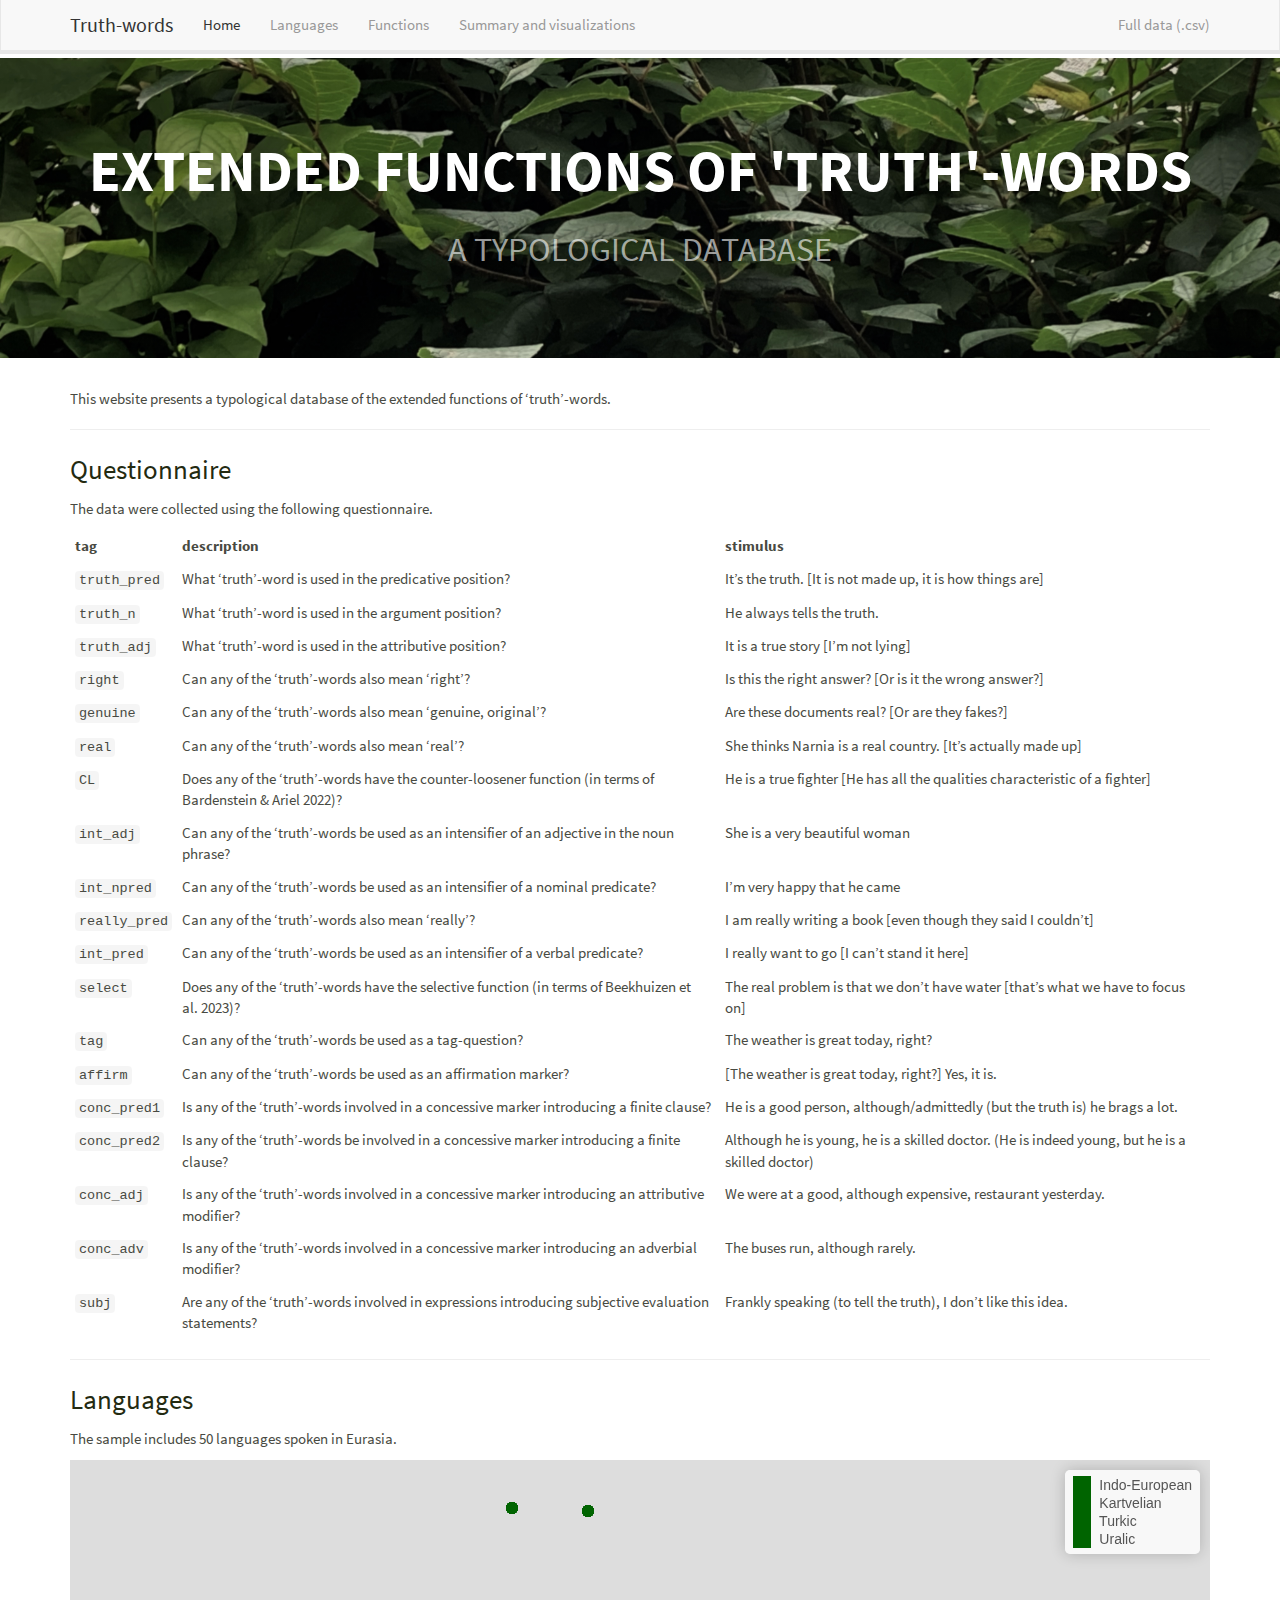
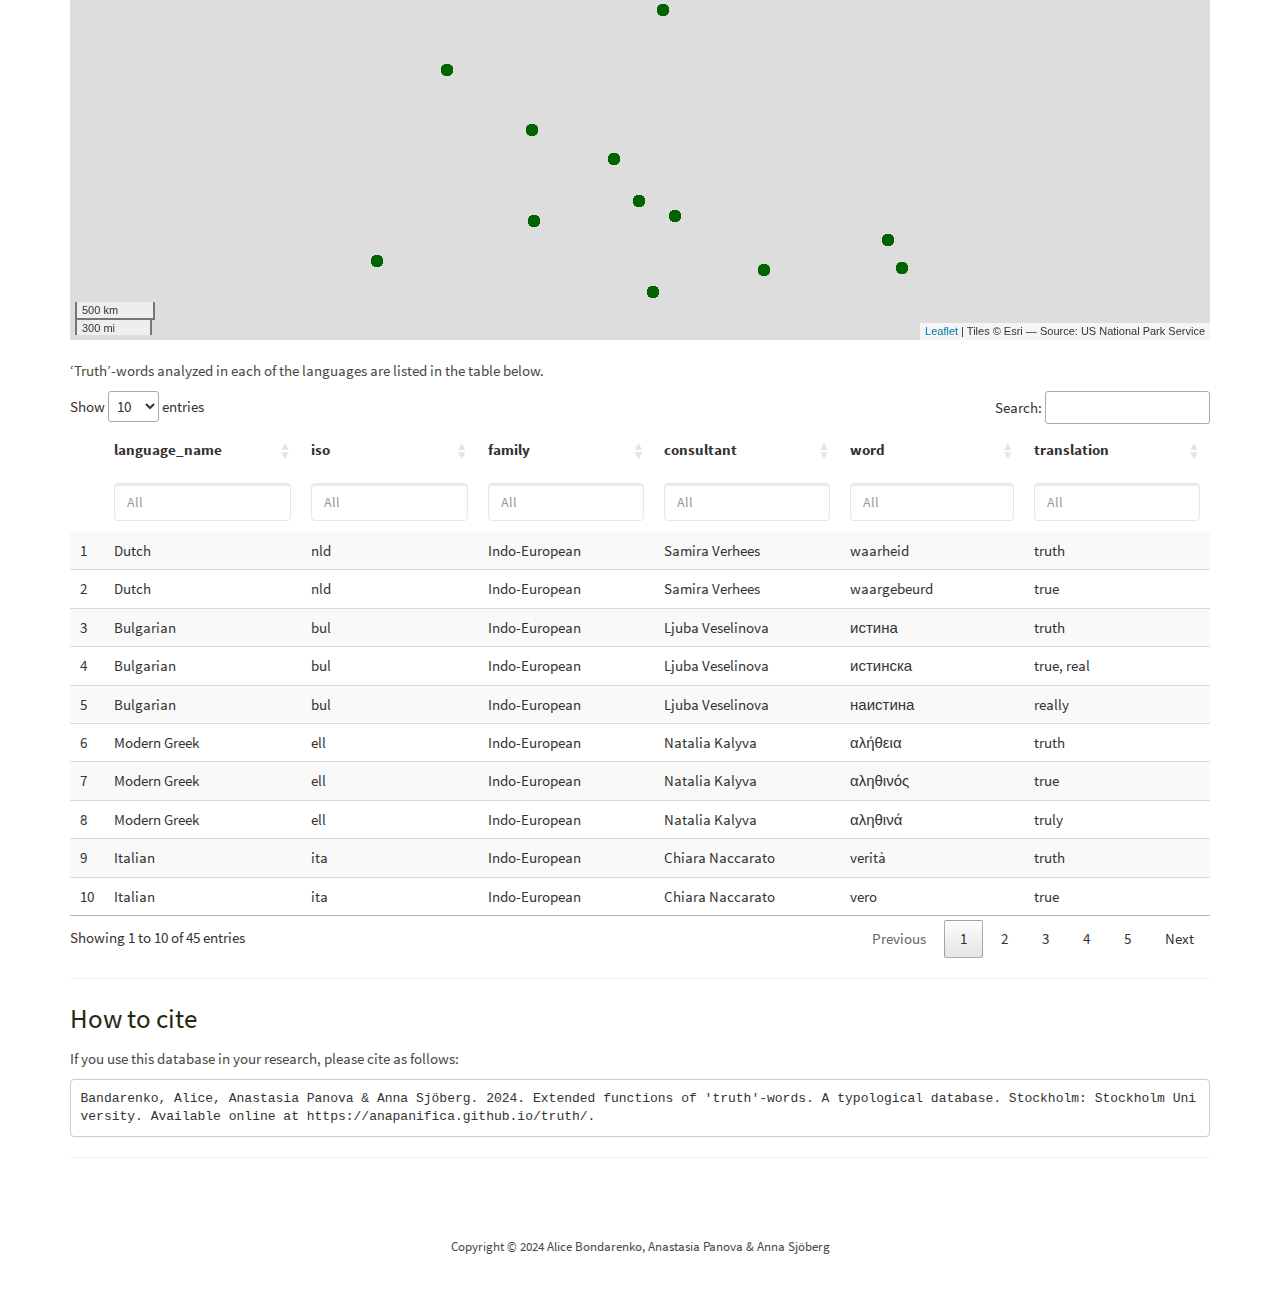
==== docs/index.html @ c5e455a1 "more languages" ====
<!DOCTYPE html>

<html>

<head>

<meta charset="utf-8" />
<meta name="generator" content="pandoc" />
<meta http-equiv="X-UA-Compatible" content="IE=EDGE" />




<title>index.knit</title>

<script src="site_libs/header-attrs-2.27/header-attrs.js"></script>
<script src="site_libs/jquery-3.6.0/jquery-3.6.0.min.js"></script>
<meta name="viewport" content="width=device-width, initial-scale=1" />
<link href="site_libs/bootstrap-3.3.5/css/lumen.min.css" rel="stylesheet" />
<script src="site_libs/bootstrap-3.3.5/js/bootstrap.min.js"></script>
<script src="site_libs/bootstrap-3.3.5/shim/html5shiv.min.js"></script>
<script src="site_libs/bootstrap-3.3.5/shim/respond.min.js"></script>
<style>h1 {font-size: 34px;}
       h1.title {font-size: 38px;}
       h2 {font-size: 30px;}
       h3 {font-size: 24px;}
       h4 {font-size: 18px;}
       h5 {font-size: 16px;}
       h6 {font-size: 12px;}
       code {color: inherit; background-color: rgba(0, 0, 0, 0.04);}
       pre:not([class]) { background-color: white }</style>
<script src="site_libs/navigation-1.1/tabsets.js"></script>
<link href="site_libs/highlightjs-9.12.0/default.css" rel="stylesheet" />
<script src="site_libs/highlightjs-9.12.0/highlight.js"></script>
<script src="site_libs/htmlwidgets-1.5.4/htmlwidgets.js"></script>
<link href="site_libs/leaflet-1.3.1/leaflet.css" rel="stylesheet" />
<script src="site_libs/leaflet-1.3.1/leaflet.js"></script>
<link href="site_libs/leafletfix-1.0.0/leafletfix.css" rel="stylesheet" />
<script src="site_libs/proj4-2.6.2/proj4.min.js"></script>
<script src="site_libs/Proj4Leaflet-1.0.1/proj4leaflet.js"></script>
<link href="site_libs/rstudio_leaflet-1.3.1/rstudio_leaflet.css" rel="stylesheet" />
<script src="site_libs/leaflet-binding-2.1.1/leaflet.js"></script>
<script src="site_libs/leaflet-providers-1.9.0/leaflet-providers_1.9.0.js"></script>
<script src="site_libs/leaflet-providers-plugin-2.1.1/leaflet-providers-plugin.js"></script>
<link href="site_libs/datatables-css-0.0.0/datatables-crosstalk.css" rel="stylesheet" />
<script src="site_libs/datatables-binding-0.29/datatables.js"></script>
<link href="site_libs/dt-core-1.13.4/css/jquery.dataTables.min.css" rel="stylesheet" />
<link href="site_libs/dt-core-1.13.4/css/jquery.dataTables.extra.css" rel="stylesheet" />
<script src="site_libs/dt-core-1.13.4/js/jquery.dataTables.min.js"></script>
<link href="site_libs/nouislider-7.0.10/jquery.nouislider.min.css" rel="stylesheet" />
<script src="site_libs/nouislider-7.0.10/jquery.nouislider.min.js"></script>
<link href="site_libs/selectize-0.12.0/selectize.bootstrap3.css" rel="stylesheet" />
<script src="site_libs/selectize-0.12.0/selectize.min.js"></script>
<link href="site_libs/crosstalk-1.2.0/css/crosstalk.min.css" rel="stylesheet" />
<script src="site_libs/crosstalk-1.2.0/js/crosstalk.min.js"></script>
<div class="hero-image"> 
        <div class="image-text">
          <div class="top-text">Extended functions of 'truth'-words</div>
          <div class="bottom-text">A typological database</div>

        </div>
</div>

<style type="text/css">
  code{white-space: pre-wrap;}
  span.smallcaps{font-variant: small-caps;}
  span.underline{text-decoration: underline;}
  div.column{display: inline-block; vertical-align: top; width: 50%;}
  div.hanging-indent{margin-left: 1.5em; text-indent: -1.5em;}
  ul.task-list{list-style: none;}
    </style>

<style type="text/css">code{white-space: pre;}</style>
<script type="text/javascript">
if (window.hljs) {
  hljs.configure({languages: []});
  hljs.initHighlightingOnLoad();
  if (document.readyState && document.readyState === "complete") {
    window.setTimeout(function() { hljs.initHighlighting(); }, 0);
  }
}
</script>






<link rel="stylesheet" href="style.css" type="text/css" />



<style type = "text/css">
.main-container {
  max-width: 940px;
  margin-left: auto;
  margin-right: auto;
}
img {
  max-width:100%;
}
.tabbed-pane {
  padding-top: 12px;
}
.html-widget {
  margin-bottom: 20px;
}
button.code-folding-btn:focus {
  outline: none;
}
summary {
  display: list-item;
}
details > summary > p:only-child {
  display: inline;
}
pre code {
  padding: 0;
}
</style>


<style type="text/css">
.dropdown-submenu {
  position: relative;
}
.dropdown-submenu>.dropdown-menu {
  top: 0;
  left: 100%;
  margin-top: -6px;
  margin-left: -1px;
  border-radius: 0 6px 6px 6px;
}
.dropdown-submenu:hover>.dropdown-menu {
  display: block;
}
.dropdown-submenu>a:after {
  display: block;
  content: " ";
  float: right;
  width: 0;
  height: 0;
  border-color: transparent;
  border-style: solid;
  border-width: 5px 0 5px 5px;
  border-left-color: #cccccc;
  margin-top: 5px;
  margin-right: -10px;
}
.dropdown-submenu:hover>a:after {
  border-left-color: #adb5bd;
}
.dropdown-submenu.pull-left {
  float: none;
}
.dropdown-submenu.pull-left>.dropdown-menu {
  left: -100%;
  margin-left: 10px;
  border-radius: 6px 0 6px 6px;
}
</style>

<script type="text/javascript">
// manage active state of menu based on current page
$(document).ready(function () {
  // active menu anchor
  href = window.location.pathname
  href = href.substr(href.lastIndexOf('/') + 1)
  if (href === "")
    href = "index.html";
  var menuAnchor = $('a[href="' + href + '"]');

  // mark the anchor link active (and if it's in a dropdown, also mark that active)
  var dropdown = menuAnchor.closest('li.dropdown');
  if (window.bootstrap) { // Bootstrap 4+
    menuAnchor.addClass('active');
    dropdown.find('> .dropdown-toggle').addClass('active');
  } else { // Bootstrap 3
    menuAnchor.parent().addClass('active');
    dropdown.addClass('active');
  }

  // Navbar adjustments
  var navHeight = $(".navbar").first().height() + 15;
  var style = document.createElement('style');
  var pt = "padding-top: " + navHeight + "px; ";
  var mt = "margin-top: -" + navHeight + "px; ";
  var css = "";
  // offset scroll position for anchor links (for fixed navbar)
  for (var i = 1; i <= 6; i++) {
    css += ".section h" + i + "{ " + pt + mt + "}\n";
  }
  style.innerHTML = "body {" + pt + "padding-bottom: 40px; }\n" + css;
  document.head.appendChild(style);
});
</script>

<!-- tabsets -->

<style type="text/css">
.tabset-dropdown > .nav-tabs {
  display: inline-table;
  max-height: 500px;
  min-height: 44px;
  overflow-y: auto;
  border: 1px solid #ddd;
  border-radius: 4px;
}

.tabset-dropdown > .nav-tabs > li.active:before, .tabset-dropdown > .nav-tabs.nav-tabs-open:before {
  content: "\e259";
  font-family: 'Glyphicons Halflings';
  display: inline-block;
  padding: 10px;
  border-right: 1px solid #ddd;
}

.tabset-dropdown > .nav-tabs.nav-tabs-open > li.active:before {
  content: "\e258";
  font-family: 'Glyphicons Halflings';
  border: none;
}

.tabset-dropdown > .nav-tabs > li.active {
  display: block;
}

.tabset-dropdown > .nav-tabs > li > a,
.tabset-dropdown > .nav-tabs > li > a:focus,
.tabset-dropdown > .nav-tabs > li > a:hover {
  border: none;
  display: inline-block;
  border-radius: 4px;
  background-color: transparent;
}

.tabset-dropdown > .nav-tabs.nav-tabs-open > li {
  display: block;
  float: none;
}

.tabset-dropdown > .nav-tabs > li {
  display: none;
}
</style>

<!-- code folding -->




</head>

<body>


<div class="container-fluid main-container">




<div class="navbar navbar-default  navbar-fixed-top" role="navigation">
  <div class="container">
    <div class="navbar-header">
      <button type="button" class="navbar-toggle collapsed" data-toggle="collapse" data-bs-toggle="collapse" data-target="#navbar" data-bs-target="#navbar">
        <span class="icon-bar"></span>
        <span class="icon-bar"></span>
        <span class="icon-bar"></span>
      </button>
      <a class="navbar-brand" href="index.html">Truth-words</a>
    </div>
    <div id="navbar" class="navbar-collapse collapse">
      <ul class="nav navbar-nav">
        <li>
  <a href="index.html">Home</a>
</li>
<li>
  <a href="languages.html">Languages</a>
</li>
<li>
  <a href="functions.html">Functions</a>
</li>
<li>
  <a href="summary.html">Summary and visualizations</a>
</li>
      </ul>
      <ul class="nav navbar-nav navbar-right">
        <li>
  <a href="data.csv">Full data (.csv)</a>
</li>
      </ul>
    </div><!--/.nav-collapse -->
  </div><!--/.container -->
</div><!--/.navbar -->

<div id="header">




</div>


<style type="text/css">
.main-container {
    max-width: 1170px;
    
}
</style>
<p>This website presents a typological database of the extended
functions of ‘truth’-words.</p>
<hr />
<div id="questionnaire" class="section level2">
<h2>Questionnaire</h2>
<p>The data were collected using the following questionnaire.</p>
<table>
<colgroup>
<col width="6%" />
<col width="49%" />
<col width="44%" />
</colgroup>
<thead>
<tr class="header">
<th align="left">tag</th>
<th align="left">description</th>
<th align="left">stimulus</th>
</tr>
</thead>
<tbody>
<tr class="odd">
<td align="left"><code>truth_pred</code></td>
<td align="left">What ‘truth’-word is used in the predicative
position?</td>
<td align="left">It’s the truth. [It is not made up, it is how things
are]</td>
</tr>
<tr class="even">
<td align="left"><code>truth_n</code></td>
<td align="left">What ‘truth’-word is used in the argument
position?</td>
<td align="left">He always tells the truth.</td>
</tr>
<tr class="odd">
<td align="left"><code>truth_adj</code></td>
<td align="left">What ‘truth’-word is used in the attributive
position?</td>
<td align="left">It is a true story [I’m not lying]</td>
</tr>
<tr class="even">
<td align="left"><code>right</code></td>
<td align="left">Can any of the ‘truth’-words also mean ‘right’?</td>
<td align="left">Is this the right answer? [Or is it the wrong
answer?]</td>
</tr>
<tr class="odd">
<td align="left"><code>genuine</code></td>
<td align="left">Can any of the ‘truth’-words also mean ‘genuine,
original’?</td>
<td align="left">Are these documents real? [Or are they fakes?]</td>
</tr>
<tr class="even">
<td align="left"><code>real</code></td>
<td align="left">Can any of the ‘truth’-words also mean ‘real’?</td>
<td align="left">She thinks Narnia is a real country. [It’s actually
made up]</td>
</tr>
<tr class="odd">
<td align="left"><code>CL</code></td>
<td align="left">Does any of the ‘truth’-words have the counter-loosener
function (in terms of Bardenstein &amp; Ariel 2022)?</td>
<td align="left">He is a true fighter [He has all the qualities
characteristic of a fighter]</td>
</tr>
<tr class="even">
<td align="left"><code>int_adj</code></td>
<td align="left">Can any of the ‘truth’-words be used as an intensifier
of an adjective in the noun phrase?</td>
<td align="left">She is a very beautiful woman</td>
</tr>
<tr class="odd">
<td align="left"><code>int_npred</code></td>
<td align="left">Can any of the ‘truth’-words be used as an intensifier
of a nominal predicate?</td>
<td align="left">I’m very happy that he came</td>
</tr>
<tr class="even">
<td align="left"><code>really_pred</code></td>
<td align="left">Can any of the ‘truth’-words also mean ‘really’?</td>
<td align="left">I am really writing a book [even though they said I
couldn’t]</td>
</tr>
<tr class="odd">
<td align="left"><code>int_pred</code></td>
<td align="left">Can any of the ‘truth’-words be used as an intensifier
of a verbal predicate?</td>
<td align="left">I really want to go [I can’t stand it here]</td>
</tr>
<tr class="even">
<td align="left"><code>select</code></td>
<td align="left">Does any of the ‘truth’-words have the selective
function (in terms of Beekhuizen et al. 2023)?</td>
<td align="left">The real problem is that we don’t have water [that’s
what we have to focus on]</td>
</tr>
<tr class="odd">
<td align="left"><code>tag</code></td>
<td align="left">Can any of the ‘truth’-words be used as a
tag-question?</td>
<td align="left">The weather is great today, right?</td>
</tr>
<tr class="even">
<td align="left"><code>affirm</code></td>
<td align="left">Can any of the ‘truth’-words be used as an affirmation
marker?</td>
<td align="left">[The weather is great today, right?] Yes, it is.</td>
</tr>
<tr class="odd">
<td align="left"><code>conc_pred1</code></td>
<td align="left">Is any of the ‘truth’-words involved in a concessive
marker introducing a finite clause?</td>
<td align="left">He is a good person, although/admittedly (but the truth
is) he brags a lot.</td>
</tr>
<tr class="even">
<td align="left"><code>conc_pred2</code></td>
<td align="left">Is any of the ‘truth’-words be involved in a concessive
marker introducing a finite clause?</td>
<td align="left">Although he is young, he is a skilled doctor. (He is
indeed young, but he is a skilled doctor)</td>
</tr>
<tr class="odd">
<td align="left"><code>conc_adj</code></td>
<td align="left">Is any of the ‘truth’-words involved in a concessive
marker introducing an attributive modifier?</td>
<td align="left">We were at a good, although expensive, restaurant
yesterday.</td>
</tr>
<tr class="even">
<td align="left"><code>conc_adv</code></td>
<td align="left">Is any of the ‘truth’-words involved in a concessive
marker introducing an adverbial modifier?</td>
<td align="left">The buses run, although rarely.</td>
</tr>
<tr class="odd">
<td align="left"><code>subj</code></td>
<td align="left">Are any of the ‘truth’-words involved in expressions
introducing subjective evaluation statements?</td>
<td align="left">Frankly speaking (to tell the truth), I don’t like this
idea.</td>
</tr>
</tbody>
</table>
<hr />
</div>
<div id="languages" class="section level2">
<h2>Languages</h2>
<p>The sample includes 50 languages spoken in Eurasia.</p>
<div id="htmlwidget-244aaddf2639520a3f5a" style="width:100%;height:480px;" class="leaflet html-widget"></div>
<script type="application/json" data-for="htmlwidget-244aaddf2639520a3f5a">{"x":{"options":{"crs":{"crsClass":"L.CRS.EPSG3857","code":null,"proj4def":null,"projectedBounds":null,"options":{}},"zoomControl":false},"calls":[{"method":"addTiles","args":["Esri.WorldPhysical",null,null,{"minZoom":0,"maxZoom":18,"tileSize":256,"subdomains":"abc","errorTileUrl":"","tms":false,"noWrap":false,"zoomOffset":0,"zoomReverse":false,"opacity":1,"zIndex":1,"detectRetina":false}]},{"method":"addProviderTiles","args":["Esri.WorldPhysical",null,"Esri.WorldPhysical",{"errorTileUrl":"","noWrap":false,"opacity":1,"detectRetina":false}]},{"method":"addCircleMarkers","args":[[52,52,52,52,52,52,52,52,52,52,43.3646,43.3646,43.3646,43.3646,43.3646,43.3646,43.3646,43.3646,43.3646,43.3646,38.36,38.36,38.36,38.36,38.36,38.36,38.36,38.36,38.36,38.36,38.36,38.36,38.36,38.36,38.36,38.36,38.36,43.0464,43.0464,43.0464,43.0464,43.0464,43.0464,43.0464,43.0464,43.0464,43.0464,43.0464,43.0464,43.0464,43.0464,43.0464,40.4414,40.4414,40.4414,40.4414,40.4414,40.4414,40.4414,40.4414,40.4414,40.4414,40.4414,40.4414,40.4414,40.4414,40.4414,44.3238,44.3238,44.3238,44.3238,44.3238,44.3238,44.3238,44.3238,44.3238,44.3238,44.3238,44.3238,44.3238,44.3238,55.1429,55.1429,55.1429,55.1429,55.1429,55.1429,55.1429,55.1429,55.1429,55.1429,55.1429,55.1429,55.1429,55.1429,41.850397,41.850397,41.850397,41.850397,41.850397,41.850397,41.850397,41.850397,41.850397,41.850397,41.850397,40,40,40,40,40,40,40,40,59.92,59.92,59.92,59.92,59.92,59.92,59.92,59.92,59.92,59.92,59.92,59.92,59.800634,59.800634,59.800634,59.800634,59.800634,59.800634,59.800634,59.800634,59.800634,59.800634,59.800634,59.800634,59.800634,59.800634,48.649,48.649,48.649,48.649,48.649,48.649,48.649,48.649,48.649,48.649,48.649,39.8667,39.8667,39.8667,39.8667,39.8667,39.8667,39.8667,39.8667,39.8667,46.9068585714,46.9068585714,46.9068585714,46.9068585714,46.9068585714,46.9068585714,46.9068585714,46.9068585714,46.9068585714],[5,5,5,5,5,5,5,5,5,5,25.047,25.047,25.047,25.047,25.047,25.047,25.047,25.047,25.047,25.047,23.13,23.13,23.13,23.13,23.13,23.13,23.13,23.13,23.13,23.13,23.13,23.13,23.13,23.13,23.13,23.13,23.13,12.6489,12.6489,12.6489,12.6489,12.6489,12.6489,12.6489,12.6489,12.6489,12.6489,12.6489,12.6489,12.6489,12.6489,12.6489,-1.11788,-1.11788,-1.11788,-1.11788,-1.11788,-1.11788,-1.11788,-1.11788,-1.11788,-1.11788,-1.11788,-1.11788,-1.11788,-1.11788,-1.11788,21.9192,21.9192,21.9192,21.9192,21.9192,21.9192,21.9192,21.9192,21.9192,21.9192,21.9192,21.9192,21.9192,21.9192,23.9601,23.9601,23.9601,23.9601,23.9601,23.9601,23.9601,23.9601,23.9601,23.9601,23.9601,23.9601,23.9601,23.9601,43.78613,43.78613,43.78613,43.78613,43.78613,43.78613,43.78613,43.78613,43.78613,43.78613,43.78613,45,45,45,45,45,45,45,45,10.71,10.71,10.71,10.71,10.71,10.71,10.71,10.71,10.71,10.71,10.71,10.71,17.389526,17.389526,17.389526,17.389526,17.389526,17.389526,17.389526,17.389526,17.389526,17.389526,17.389526,17.389526,17.389526,17.389526,12.4676,12.4676,12.4676,12.4676,12.4676,12.4676,12.4676,12.4676,12.4676,12.4676,12.4676,32.8667,32.8667,32.8667,32.8667,32.8667,32.8667,32.8667,32.8667,32.8667,19.6555271429,19.6555271429,19.6555271429,19.6555271429,19.6555271429,19.6555271429,19.6555271429,19.6555271429,19.6555271429],6,null,["","","","","","","","","","","","","","","","","","","","","","","","","","","","","","","","","","","","","","","","","","","","","","","","","","","","","","","","","","","","","","","","","","","","","","","","","","","","","","","","","","","","","","","","","","","","","","","","","","","","","","","","","","","","","","","","","","","","","","","","","","","","","","","","","","","","","","","","","","","","","","","","","","","","","","","","","","","","","","","","","","","","","","","","",""],{"interactive":true,"className":"","stroke":false,"color":"#03F","weight":1,"opacity":0.5,"fill":true,"fillColor":["darkgreen","darkgreen","darkgreen","darkgreen","darkgreen","darkgreen","darkgreen","darkgreen","darkgreen","darkgreen","darkgreen","darkgreen","darkgreen","darkgreen","darkgreen","darkgreen","darkgreen","darkgreen","darkgreen","darkgreen","darkgreen","darkgreen","darkgreen","darkgreen","darkgreen","darkgreen","darkgreen","darkgreen","darkgreen","darkgreen","darkgreen","darkgreen","darkgreen","darkgreen","darkgreen","darkgreen","darkgreen","darkgreen","darkgreen","darkgreen","darkgreen","darkgreen","darkgreen","darkgreen","darkgreen","darkgreen","darkgreen","darkgreen","darkgreen","darkgreen","darkgreen","darkgreen","darkgreen","darkgreen","darkgreen","darkgreen","darkgreen","darkgreen","darkgreen","darkgreen","darkgreen","darkgreen","darkgreen","darkgreen","darkgreen","darkgreen","darkgreen","darkgreen","darkgreen","darkgreen","darkgreen","darkgreen","darkgreen","darkgreen","darkgreen","darkgreen","darkgreen","darkgreen","darkgreen","darkgreen","darkgreen","darkgreen","darkgreen","darkgreen","darkgreen","darkgreen","darkgreen","darkgreen","darkgreen","darkgreen","darkgreen","darkgreen","darkgreen","darkgreen","darkgreen","darkgreen","darkgreen","darkgreen","darkgreen","darkgreen","darkgreen","darkgreen","darkgreen","darkgreen","darkgreen","darkgreen","darkgreen","darkgreen","darkgreen","darkgreen","darkgreen","darkgreen","darkgreen","darkgreen","darkgreen","darkgreen","darkgreen","darkgreen","darkgreen","darkgreen","darkgreen","darkgreen","darkgreen","darkgreen","darkgreen","darkgreen","darkgreen","darkgreen","darkgreen","darkgreen","darkgreen","darkgreen","darkgreen","darkgreen","darkgreen","darkgreen","darkgreen","darkgreen","darkgreen","darkgreen","darkgreen","darkgreen","darkgreen","darkgreen","darkgreen","darkgreen","darkgreen","darkgreen","darkgreen","darkgreen","darkgreen","darkgreen","darkgreen","darkgreen","darkgreen","darkgreen","darkgreen","darkgreen","darkgreen","darkgreen","darkgreen","darkgreen","darkgreen","darkgreen","darkgreen","darkgreen","darkgreen","darkgreen","darkgreen"],"fillOpacity":1},null,null,["<a href='https://glottolog.org/resource/languoid/id/dutc1256' target='_blank'>Dutch<\/a><br>","<a href='https://glottolog.org/resource/languoid/id/dutc1256' target='_blank'>Dutch<\/a><br>","<a href='https://glottolog.org/resource/languoid/id/dutc1256' target='_blank'>Dutch<\/a><br>","<a href='https://glottolog.org/resource/languoid/id/dutc1256' target='_blank'>Dutch<\/a><br>","<a href='https://glottolog.org/resource/languoid/id/dutc1256' target='_blank'>Dutch<\/a><br>","<a href='https://glottolog.org/resource/languoid/id/dutc1256' target='_blank'>Dutch<\/a><br>","<a href='https://glottolog.org/resource/languoid/id/dutc1256' target='_blank'>Dutch<\/a><br>","<a href='https://glottolog.org/resource/languoid/id/dutc1256' target='_blank'>Dutch<\/a><br>","<a href='https://glottolog.org/resource/languoid/id/dutc1256' target='_blank'>Dutch<\/a><br>","<a href='https://glottolog.org/resource/languoid/id/dutc1256' target='_blank'>Dutch<\/a><br>","<a href='https://glottolog.org/resource/languoid/id/bulg1262' target='_blank'>Bulgarian<\/a><br>","<a href='https://glottolog.org/resource/languoid/id/bulg1262' target='_blank'>Bulgarian<\/a><br>","<a href='https://glottolog.org/resource/languoid/id/bulg1262' target='_blank'>Bulgarian<\/a><br>","<a href='https://glottolog.org/resource/languoid/id/bulg1262' target='_blank'>Bulgarian<\/a><br>","<a href='https://glottolog.org/resource/languoid/id/bulg1262' target='_blank'>Bulgarian<\/a><br>","<a href='https://glottolog.org/resource/languoid/id/bulg1262' target='_blank'>Bulgarian<\/a><br>","<a href='https://glottolog.org/resource/languoid/id/bulg1262' target='_blank'>Bulgarian<\/a><br>","<a href='https://glottolog.org/resource/languoid/id/bulg1262' target='_blank'>Bulgarian<\/a><br>","<a href='https://glottolog.org/resource/languoid/id/bulg1262' target='_blank'>Bulgarian<\/a><br>","<a href='https://glottolog.org/resource/languoid/id/bulg1262' target='_blank'>Bulgarian<\/a><br>","<a href='https://glottolog.org/resource/languoid/id/mode1248' target='_blank'>Modern Greek<\/a><br>","<a href='https://glottolog.org/resource/languoid/id/mode1248' target='_blank'>Modern Greek<\/a><br>","<a href='https://glottolog.org/resource/languoid/id/mode1248' target='_blank'>Modern Greek<\/a><br>","<a href='https://glottolog.org/resource/languoid/id/mode1248' target='_blank'>Modern Greek<\/a><br>","<a href='https://glottolog.org/resource/languoid/id/mode1248' target='_blank'>Modern Greek<\/a><br>","<a href='https://glottolog.org/resource/languoid/id/mode1248' target='_blank'>Modern Greek<\/a><br>","<a href='https://glottolog.org/resource/languoid/id/mode1248' target='_blank'>Modern Greek<\/a><br>","<a href='https://glottolog.org/resource/languoid/id/mode1248' target='_blank'>Modern Greek<\/a><br>","<a href='https://glottolog.org/resource/languoid/id/mode1248' target='_blank'>Modern Greek<\/a><br>","<a href='https://glottolog.org/resource/languoid/id/mode1248' target='_blank'>Modern Greek<\/a><br>","<a href='https://glottolog.org/resource/languoid/id/mode1248' target='_blank'>Modern Greek<\/a><br>","<a href='https://glottolog.org/resource/languoid/id/mode1248' target='_blank'>Modern Greek<\/a><br>","<a href='https://glottolog.org/resource/languoid/id/mode1248' target='_blank'>Modern Greek<\/a><br>","<a href='https://glottolog.org/resource/languoid/id/mode1248' target='_blank'>Modern Greek<\/a><br>","<a href='https://glottolog.org/resource/languoid/id/mode1248' target='_blank'>Modern Greek<\/a><br>","<a href='https://glottolog.org/resource/languoid/id/mode1248' target='_blank'>Modern Greek<\/a><br>","<a href='https://glottolog.org/resource/languoid/id/mode1248' target='_blank'>Modern Greek<\/a><br>","<a href='https://glottolog.org/resource/languoid/id/ital1282' target='_blank'>Italian<\/a><br>","<a href='https://glottolog.org/resource/languoid/id/ital1282' target='_blank'>Italian<\/a><br>","<a href='https://glottolog.org/resource/languoid/id/ital1282' target='_blank'>Italian<\/a><br>","<a href='https://glottolog.org/resource/languoid/id/ital1282' target='_blank'>Italian<\/a><br>","<a href='https://glottolog.org/resource/languoid/id/ital1282' target='_blank'>Italian<\/a><br>","<a href='https://glottolog.org/resource/languoid/id/ital1282' target='_blank'>Italian<\/a><br>","<a href='https://glottolog.org/resource/languoid/id/ital1282' target='_blank'>Italian<\/a><br>","<a href='https://glottolog.org/resource/languoid/id/ital1282' target='_blank'>Italian<\/a><br>","<a href='https://glottolog.org/resource/languoid/id/ital1282' target='_blank'>Italian<\/a><br>","<a href='https://glottolog.org/resource/languoid/id/ital1282' target='_blank'>Italian<\/a><br>","<a href='https://glottolog.org/resource/languoid/id/ital1282' target='_blank'>Italian<\/a><br>","<a href='https://glottolog.org/resource/languoid/id/ital1282' target='_blank'>Italian<\/a><br>","<a href='https://glottolog.org/resource/languoid/id/ital1282' target='_blank'>Italian<\/a><br>","<a href='https://glottolog.org/resource/languoid/id/ital1282' target='_blank'>Italian<\/a><br>","<a href='https://glottolog.org/resource/languoid/id/ital1282' target='_blank'>Italian<\/a><br>","<a href='https://glottolog.org/resource/languoid/id/stan1288' target='_blank'>Spanish<\/a><br>","<a href='https://glottolog.org/resource/languoid/id/stan1288' target='_blank'>Spanish<\/a><br>","<a href='https://glottolog.org/resource/languoid/id/stan1288' target='_blank'>Spanish<\/a><br>","<a href='https://glottolog.org/resource/languoid/id/stan1288' target='_blank'>Spanish<\/a><br>","<a href='https://glottolog.org/resource/languoid/id/stan1288' target='_blank'>Spanish<\/a><br>","<a href='https://glottolog.org/resource/languoid/id/stan1288' target='_blank'>Spanish<\/a><br>","<a href='https://glottolog.org/resource/languoid/id/stan1288' target='_blank'>Spanish<\/a><br>","<a href='https://glottolog.org/resource/languoid/id/stan1288' target='_blank'>Spanish<\/a><br>","<a href='https://glottolog.org/resource/languoid/id/stan1288' target='_blank'>Spanish<\/a><br>","<a href='https://glottolog.org/resource/languoid/id/stan1288' target='_blank'>Spanish<\/a><br>","<a href='https://glottolog.org/resource/languoid/id/stan1288' target='_blank'>Spanish<\/a><br>","<a href='https://glottolog.org/resource/languoid/id/stan1288' target='_blank'>Spanish<\/a><br>","<a href='https://glottolog.org/resource/languoid/id/stan1288' target='_blank'>Spanish<\/a><br>","<a href='https://glottolog.org/resource/languoid/id/stan1288' target='_blank'>Spanish<\/a><br>","<a href='https://glottolog.org/resource/languoid/id/stan1288' target='_blank'>Spanish<\/a><br>","<a href='https://glottolog.org/resource/languoid/id/serb1264' target='_blank'>Serbian Standard<\/a><br>","<a href='https://glottolog.org/resource/languoid/id/serb1264' target='_blank'>Serbian Standard<\/a><br>","<a href='https://glottolog.org/resource/languoid/id/serb1264' target='_blank'>Serbian Standard<\/a><br>","<a href='https://glottolog.org/resource/languoid/id/serb1264' target='_blank'>Serbian Standard<\/a><br>","<a href='https://glottolog.org/resource/languoid/id/serb1264' target='_blank'>Serbian Standard<\/a><br>","<a href='https://glottolog.org/resource/languoid/id/serb1264' target='_blank'>Serbian Standard<\/a><br>","<a href='https://glottolog.org/resource/languoid/id/serb1264' target='_blank'>Serbian Standard<\/a><br>","<a href='https://glottolog.org/resource/languoid/id/serb1264' target='_blank'>Serbian Standard<\/a><br>","<a href='https://glottolog.org/resource/languoid/id/serb1264' target='_blank'>Serbian Standard<\/a><br>","<a href='https://glottolog.org/resource/languoid/id/serb1264' target='_blank'>Serbian Standard<\/a><br>","<a href='https://glottolog.org/resource/languoid/id/serb1264' target='_blank'>Serbian Standard<\/a><br>","<a href='https://glottolog.org/resource/languoid/id/serb1264' target='_blank'>Serbian Standard<\/a><br>","<a href='https://glottolog.org/resource/languoid/id/serb1264' target='_blank'>Serbian Standard<\/a><br>","<a href='https://glottolog.org/resource/languoid/id/serb1264' target='_blank'>Serbian Standard<\/a><br>","<a href='https://glottolog.org/resource/languoid/id/lith1251' target='_blank'>Lithuanian<\/a><br>","<a href='https://glottolog.org/resource/languoid/id/lith1251' target='_blank'>Lithuanian<\/a><br>","<a href='https://glottolog.org/resource/languoid/id/lith1251' target='_blank'>Lithuanian<\/a><br>","<a href='https://glottolog.org/resource/languoid/id/lith1251' target='_blank'>Lithuanian<\/a><br>","<a href='https://glottolog.org/resource/languoid/id/lith1251' target='_blank'>Lithuanian<\/a><br>","<a href='https://glottolog.org/resource/languoid/id/lith1251' target='_blank'>Lithuanian<\/a><br>","<a href='https://glottolog.org/resource/languoid/id/lith1251' target='_blank'>Lithuanian<\/a><br>","<a href='https://glottolog.org/resource/languoid/id/lith1251' target='_blank'>Lithuanian<\/a><br>","<a href='https://glottolog.org/resource/languoid/id/lith1251' target='_blank'>Lithuanian<\/a><br>","<a href='https://glottolog.org/resource/languoid/id/lith1251' target='_blank'>Lithuanian<\/a><br>","<a href='https://glottolog.org/resource/languoid/id/lith1251' target='_blank'>Lithuanian<\/a><br>","<a href='https://glottolog.org/resource/languoid/id/lith1251' target='_blank'>Lithuanian<\/a><br>","<a href='https://glottolog.org/resource/languoid/id/lith1251' target='_blank'>Lithuanian<\/a><br>","<a href='https://glottolog.org/resource/languoid/id/lith1251' target='_blank'>Lithuanian<\/a><br>","<a href='https://glottolog.org/resource/languoid/id/nucl1302' target='_blank'>Georgian<\/a><br>","<a href='https://glottolog.org/resource/languoid/id/nucl1302' target='_blank'>Georgian<\/a><br>","<a href='https://glottolog.org/resource/languoid/id/nucl1302' target='_blank'>Georgian<\/a><br>","<a href='https://glottolog.org/resource/languoid/id/nucl1302' target='_blank'>Georgian<\/a><br>","<a href='https://glottolog.org/resource/languoid/id/nucl1302' target='_blank'>Georgian<\/a><br>","<a href='https://glottolog.org/resource/languoid/id/nucl1302' target='_blank'>Georgian<\/a><br>","<a href='https://glottolog.org/resource/languoid/id/nucl1302' target='_blank'>Georgian<\/a><br>","<a href='https://glottolog.org/resource/languoid/id/nucl1302' target='_blank'>Georgian<\/a><br>","<a href='https://glottolog.org/resource/languoid/id/nucl1302' target='_blank'>Georgian<\/a><br>","<a href='https://glottolog.org/resource/languoid/id/nucl1302' target='_blank'>Georgian<\/a><br>","<a href='https://glottolog.org/resource/languoid/id/nucl1302' target='_blank'>Georgian<\/a><br>","<a href='https://glottolog.org/resource/languoid/id/nucl1235' target='_blank'>Eastern Armenian<\/a><br>","<a href='https://glottolog.org/resource/languoid/id/nucl1235' target='_blank'>Eastern Armenian<\/a><br>","<a href='https://glottolog.org/resource/languoid/id/nucl1235' target='_blank'>Eastern Armenian<\/a><br>","<a href='https://glottolog.org/resource/languoid/id/nucl1235' target='_blank'>Eastern Armenian<\/a><br>","<a href='https://glottolog.org/resource/languoid/id/nucl1235' target='_blank'>Eastern Armenian<\/a><br>","<a href='https://glottolog.org/resource/languoid/id/nucl1235' target='_blank'>Eastern Armenian<\/a><br>","<a href='https://glottolog.org/resource/languoid/id/nucl1235' target='_blank'>Eastern Armenian<\/a><br>","<a href='https://glottolog.org/resource/languoid/id/nucl1235' target='_blank'>Eastern Armenian<\/a><br>","<a href='https://glottolog.org/resource/languoid/id/norw1258' target='_blank'>Norwegian<\/a><br>","<a href='https://glottolog.org/resource/languoid/id/norw1258' target='_blank'>Norwegian<\/a><br>","<a href='https://glottolog.org/resource/languoid/id/norw1258' target='_blank'>Norwegian<\/a><br>","<a href='https://glottolog.org/resource/languoid/id/norw1258' target='_blank'>Norwegian<\/a><br>","<a href='https://glottolog.org/resource/languoid/id/norw1258' target='_blank'>Norwegian<\/a><br>","<a href='https://glottolog.org/resource/languoid/id/norw1258' target='_blank'>Norwegian<\/a><br>","<a href='https://glottolog.org/resource/languoid/id/norw1258' target='_blank'>Norwegian<\/a><br>","<a href='https://glottolog.org/resource/languoid/id/norw1258' target='_blank'>Norwegian<\/a><br>","<a href='https://glottolog.org/resource/languoid/id/norw1258' target='_blank'>Norwegian<\/a><br>","<a href='https://glottolog.org/resource/languoid/id/norw1258' target='_blank'>Norwegian<\/a><br>","<a href='https://glottolog.org/resource/languoid/id/norw1258' target='_blank'>Norwegian<\/a><br>","<a href='https://glottolog.org/resource/languoid/id/norw1258' target='_blank'>Norwegian<\/a><br>","<a href='https://glottolog.org/resource/languoid/id/swed1254' target='_blank'>Swedish<\/a><br>","<a href='https://glottolog.org/resource/languoid/id/swed1254' target='_blank'>Swedish<\/a><br>","<a href='https://glottolog.org/resource/languoid/id/swed1254' target='_blank'>Swedish<\/a><br>","<a href='https://glottolog.org/resource/languoid/id/swed1254' target='_blank'>Swedish<\/a><br>","<a href='https://glottolog.org/resource/languoid/id/swed1254' target='_blank'>Swedish<\/a><br>","<a href='https://glottolog.org/resource/languoid/id/swed1254' target='_blank'>Swedish<\/a><br>","<a href='https://glottolog.org/resource/languoid/id/swed1254' target='_blank'>Swedish<\/a><br>","<a href='https://glottolog.org/resource/languoid/id/swed1254' target='_blank'>Swedish<\/a><br>","<a href='https://glottolog.org/resource/languoid/id/swed1254' target='_blank'>Swedish<\/a><br>","<a href='https://glottolog.org/resource/languoid/id/swed1254' target='_blank'>Swedish<\/a><br>","<a href='https://glottolog.org/resource/languoid/id/swed1254' target='_blank'>Swedish<\/a><br>","<a href='https://glottolog.org/resource/languoid/id/swed1254' target='_blank'>Swedish<\/a><br>","<a href='https://glottolog.org/resource/languoid/id/swed1254' target='_blank'>Swedish<\/a><br>","<a href='https://glottolog.org/resource/languoid/id/swed1254' target='_blank'>Swedish<\/a><br>","<a href='https://glottolog.org/resource/languoid/id/stan1295' target='_blank'>German<\/a><br>","<a href='https://glottolog.org/resource/languoid/id/stan1295' target='_blank'>German<\/a><br>","<a href='https://glottolog.org/resource/languoid/id/stan1295' target='_blank'>German<\/a><br>","<a href='https://glottolog.org/resource/languoid/id/stan1295' target='_blank'>German<\/a><br>","<a href='https://glottolog.org/resource/languoid/id/stan1295' target='_blank'>German<\/a><br>","<a href='https://glottolog.org/resource/languoid/id/stan1295' target='_blank'>German<\/a><br>","<a href='https://glottolog.org/resource/languoid/id/stan1295' target='_blank'>German<\/a><br>","<a href='https://glottolog.org/resource/languoid/id/stan1295' target='_blank'>German<\/a><br>","<a href='https://glottolog.org/resource/languoid/id/stan1295' target='_blank'>German<\/a><br>","<a href='https://glottolog.org/resource/languoid/id/stan1295' target='_blank'>German<\/a><br>","<a href='https://glottolog.org/resource/languoid/id/stan1295' target='_blank'>German<\/a><br>","<a href='https://glottolog.org/resource/languoid/id/nucl1301' target='_blank'>Turkish<\/a><br>","<a href='https://glottolog.org/resource/languoid/id/nucl1301' target='_blank'>Turkish<\/a><br>","<a href='https://glottolog.org/resource/languoid/id/nucl1301' target='_blank'>Turkish<\/a><br>","<a href='https://glottolog.org/resource/languoid/id/nucl1301' target='_blank'>Turkish<\/a><br>","<a href='https://glottolog.org/resource/languoid/id/nucl1301' target='_blank'>Turkish<\/a><br>","<a href='https://glottolog.org/resource/languoid/id/nucl1301' target='_blank'>Turkish<\/a><br>","<a href='https://glottolog.org/resource/languoid/id/nucl1301' target='_blank'>Turkish<\/a><br>","<a href='https://glottolog.org/resource/languoid/id/nucl1301' target='_blank'>Turkish<\/a><br>","<a href='https://glottolog.org/resource/languoid/id/nucl1301' target='_blank'>Turkish<\/a><br>","<a href='https://glottolog.org/resource/languoid/id/hung1274' target='_blank'>Hungarian<\/a><br>","<a href='https://glottolog.org/resource/languoid/id/hung1274' target='_blank'>Hungarian<\/a><br>","<a href='https://glottolog.org/resource/languoid/id/hung1274' target='_blank'>Hungarian<\/a><br>","<a href='https://glottolog.org/resource/languoid/id/hung1274' target='_blank'>Hungarian<\/a><br>","<a href='https://glottolog.org/resource/languoid/id/hung1274' target='_blank'>Hungarian<\/a><br>","<a href='https://glottolog.org/resource/languoid/id/hung1274' target='_blank'>Hungarian<\/a><br>","<a href='https://glottolog.org/resource/languoid/id/hung1274' target='_blank'>Hungarian<\/a><br>","<a href='https://glottolog.org/resource/languoid/id/hung1274' target='_blank'>Hungarian<\/a><br>","<a href='https://glottolog.org/resource/languoid/id/hung1274' target='_blank'>Hungarian<\/a><br>"],null,["Dutch","Dutch","Dutch","Dutch","Dutch","Dutch","Dutch","Dutch","Dutch","Dutch","Bulgarian","Bulgarian","Bulgarian","Bulgarian","Bulgarian","Bulgarian","Bulgarian","Bulgarian","Bulgarian","Bulgarian","Modern Greek","Modern Greek","Modern Greek","Modern Greek","Modern Greek","Modern Greek","Modern Greek","Modern Greek","Modern Greek","Modern Greek","Modern Greek","Modern Greek","Modern Greek","Modern Greek","Modern Greek","Modern Greek","Modern Greek","Italian","Italian","Italian","Italian","Italian","Italian","Italian","Italian","Italian","Italian","Italian","Italian","Italian","Italian","Italian","Spanish","Spanish","Spanish","Spanish","Spanish","Spanish","Spanish","Spanish","Spanish","Spanish","Spanish","Spanish","Spanish","Spanish","Spanish","Serbian","Serbian","Serbian","Serbian","Serbian","Serbian","Serbian","Serbian","Serbian","Serbian","Serbian","Serbian","Serbian","Serbian","Lithuanian","Lithuanian","Lithuanian","Lithuanian","Lithuanian","Lithuanian","Lithuanian","Lithuanian","Lithuanian","Lithuanian","Lithuanian","Lithuanian","Lithuanian","Lithuanian","Georgian","Georgian","Georgian","Georgian","Georgian","Georgian","Georgian","Georgian","Georgian","Georgian","Georgian","Armenian","Armenian","Armenian","Armenian","Armenian","Armenian","Armenian","Armenian","Norwegian","Norwegian","Norwegian","Norwegian","Norwegian","Norwegian","Norwegian","Norwegian","Norwegian","Norwegian","Norwegian","Norwegian","Swedish","Swedish","Swedish","Swedish","Swedish","Swedish","Swedish","Swedish","Swedish","Swedish","Swedish","Swedish","Swedish","Swedish","German","German","German","German","German","German","German","German","German","German","German","Turkish","Turkish","Turkish","Turkish","Turkish","Turkish","Turkish","Turkish","Turkish","Hungarian","Hungarian","Hungarian","Hungarian","Hungarian","Hungarian","Hungarian","Hungarian","Hungarian"],{"interactive":false,"permanent":false,"direction":"right","opacity":1,"offset":[7.5,0],"textsize":"10px","textOnly":true,"style":{"font-size":"15px","font-family":"sans-serif"},"className":"","sticky":true},null]},{"method":"addScaleBar","args":[{"maxWidth":100,"metric":true,"imperial":true,"updateWhenIdle":true,"position":"bottomleft"}]},{"method":"addLegend","args":[{"colors":["darkgreen","darkgreen","darkgreen","darkgreen"],"labels":["Indo-European","Kartvelian","Turkic","Uralic"],"na_color":null,"na_label":"NA","opacity":1,"position":"topright","type":"factor","title":null,"extra":null,"layerId":null,"className":"info legend","group":null}]}],"limits":{"lat":[38.36,59.92],"lng":[-1.11788,45]}},"evals":[],"jsHooks":[]}</script>
<p>‘Truth’-words analyzed in each of the languages are listed in the
table below.</p>
<div id="htmlwidget-6f66dca5431bfb50b4e6" style="width:100%;height:auto;" class="datatables html-widget"></div>
<script type="application/json" data-for="htmlwidget-6f66dca5431bfb50b4e6">{"x":{"filter":"top","vertical":false,"filterHTML":"<tr>\n  <td><\/td>\n  <td data-type=\"character\" style=\"vertical-align: top;\">\n    <div class=\"form-group has-feedback\" style=\"margin-bottom: auto;\">\n      <input type=\"search\" placeholder=\"All\" class=\"form-control\" style=\"width: 100%;\"/>\n      <span class=\"glyphicon glyphicon-remove-circle form-control-feedback\"><\/span>\n    <\/div>\n  <\/td>\n  <td data-type=\"character\" style=\"vertical-align: top;\">\n    <div class=\"form-group has-feedback\" style=\"margin-bottom: auto;\">\n      <input type=\"search\" placeholder=\"All\" class=\"form-control\" style=\"width: 100%;\"/>\n      <span class=\"glyphicon glyphicon-remove-circle form-control-feedback\"><\/span>\n    <\/div>\n  <\/td>\n  <td data-type=\"character\" style=\"vertical-align: top;\">\n    <div class=\"form-group has-feedback\" style=\"margin-bottom: auto;\">\n      <input type=\"search\" placeholder=\"All\" class=\"form-control\" style=\"width: 100%;\"/>\n      <span class=\"glyphicon glyphicon-remove-circle form-control-feedback\"><\/span>\n    <\/div>\n  <\/td>\n  <td data-type=\"character\" style=\"vertical-align: top;\">\n    <div class=\"form-group has-feedback\" style=\"margin-bottom: auto;\">\n      <input type=\"search\" placeholder=\"All\" class=\"form-control\" style=\"width: 100%;\"/>\n      <span class=\"glyphicon glyphicon-remove-circle form-control-feedback\"><\/span>\n    <\/div>\n  <\/td>\n  <td data-type=\"character\" style=\"vertical-align: top;\">\n    <div class=\"form-group has-feedback\" style=\"margin-bottom: auto;\">\n      <input type=\"search\" placeholder=\"All\" class=\"form-control\" style=\"width: 100%;\"/>\n      <span class=\"glyphicon glyphicon-remove-circle form-control-feedback\"><\/span>\n    <\/div>\n  <\/td>\n  <td data-type=\"character\" style=\"vertical-align: top;\">\n    <div class=\"form-group has-feedback\" style=\"margin-bottom: auto;\">\n      <input type=\"search\" placeholder=\"All\" class=\"form-control\" style=\"width: 100%;\"/>\n      <span class=\"glyphicon glyphicon-remove-circle form-control-feedback\"><\/span>\n    <\/div>\n  <\/td>\n<\/tr>","data":[["1","2","3","4","5","6","7","8","9","10","11","12","13","14","15","16","17","18","19","20","21","22","23","24","25","26","27","28","29","30","31","32","33","34","35","36","37","38","39","40","41","42","43","44","45"],["Dutch","Dutch","Bulgarian","Bulgarian","Bulgarian","Modern Greek","Modern Greek","Modern Greek","Italian","Italian","Italian","Italian","Spanish","Spanish","Spanish","Spanish","Serbian","Serbian","Serbian","Serbian","Lithuanian","Lithuanian","Lithuanian","Lithuanian","Georgian","Georgian","Georgian","Georgian","Armenian","Armenian","Norwegian","Norwegian","Norwegian","Swedish","Swedish","German","German","Turkish","Turkish","Turkish","Turkish","Hungarian","Hungarian","Hungarian","Hungarian"],["nld","nld","bul","bul","bul","ell","ell","ell","ita","ita","ita","ita","spa","spa","spa","spa","srp","srp","srp","srp","lit","lit","lit","lit","kat","kat","kat","kat","hye","hye","nor","nor","nor","swe","swe","deu","deu","tur","tur","tur","tur","hun","hun","hun","hun"],["Indo-European","Indo-European","Indo-European","Indo-European","Indo-European","Indo-European","Indo-European","Indo-European","Indo-European","Indo-European","Indo-European","Indo-European","Indo-European","Indo-European","Indo-European","Indo-European","Indo-European","Indo-European","Indo-European","Indo-European","Indo-European","Indo-European","Indo-European","Indo-European","Kartvelian","Kartvelian","Kartvelian","Kartvelian","Indo-European","Indo-European","Indo-European","Indo-European","Indo-European","Indo-European","Indo-European","Indo-European","Indo-European","Turkic","Turkic","Turkic","Turkic","Uralic","Uralic","Uralic","Uralic"],["Samira Verhees","Samira Verhees","Ljuba Veselinova","Ljuba Veselinova","Ljuba Veselinova","Natalia Kalyva","Natalia Kalyva","Natalia Kalyva","Chiara Naccarato","Chiara Naccarato","Chiara Naccarato","Chiara Naccarato","Manuel Padilla-Moyano","Manuel Padilla-Moyano","Manuel Padilla-Moyano","Manuel Padilla-Moyano","Alexander Piperski","Alexander Piperski","Alexander Piperski","Alexander Piperski","Danguole Kotryna Kapkan","Danguole Kotryna Kapkan","Danguole Kotryna Kapkan","Danguole Kotryna Kapkan","Mikheil Kakabadze","Mikheil Kakabadze","Mikheil Kakabadze","Mikheil Kakabadze","Ala Aghasyan","Ala Aghasyan","Kristoffer Bilet","Kristoffer Bilet","Kristoffer Bilet","Stina Andersson","Stina Andersson","Nina Knobloch","Nina Knobloch","Hatice Zora","Hatice Zora","Hatice Zora","Hatice Zora","Beáta Megyesi","Beáta Megyesi","Beáta Megyesi","Beáta Megyesi"],["waarheid","waargebeurd","истина","истинска","наистина","αλήθεια","αληθινός","αληθινά","verità","vero","davvero","veramente","verdad","verdadero ","de verdad ","verdaderamente","istina","instinski","zaista","naistinu","tiesa","teisybė","teisingas","iš tiesų","მართალი\nmartali","სიმართლე\nsimartle","მართლა\nmartla","მართლაც\nmartlats","ճշմարտություն\nčšmartutʻyun","ճշմարիտ\nčšmarit","sann","sannhet","ikke sant?","sann","sanning","wahrheit","wahr","doğru","hakikat","hakikaten","hakiki","igaz","igazság","igazi","igazán"],["truth","true","truth","true, real","really","truth","true","truly","truth","true","truly","truly","truth","true","real, really","truly","truth","true","truly","truly","truth, true","truth","correct","really","true","truth","truly, really","indeed","truth","true, truly","true","truth","right?","true","truth","truth","true","true, correct","truth","truly","true","truth, true","truth","true","really"]],"container":"<table class=\"display\">\n  <thead>\n    <tr>\n      <th> <\/th>\n      <th>language_name<\/th>\n      <th>iso<\/th>\n      <th>family<\/th>\n      <th>consultant<\/th>\n      <th>word<\/th>\n      <th>translation<\/th>\n    <\/tr>\n  <\/thead>\n<\/table>","options":{"columnDefs":[{"orderable":false,"targets":0}],"order":[],"autoWidth":false,"orderClasses":false,"orderCellsTop":true}},"evals":[],"jsHooks":[]}</script>
<hr />
</div>
<div id="how-to-cite" class="section level2">
<h2>How to cite</h2>
<p>If you use this database in your research, please cite as
follows:</p>
<pre><code>Bandarenko, Alice, Anastasia Panova &amp; Anna Sjöberg. 2024. Extended functions of &#39;truth&#39;-words. A typological database. Stockholm: Stockholm University. Available online at https://anapanifica.github.io/truth/.</code></pre>
<hr />
</div>

<p style="margin-top: 80px; text-align: center; font-size: 13px">Copyright &copy; 2024 Alice Bondarenko,  Anastasia Panova & Anna Sjöberg</p>



</div>

<script>

// add bootstrap table styles to pandoc tables
function bootstrapStylePandocTables() {
  $('tr.odd').parent('tbody').parent('table').addClass('table table-condensed');
}
$(document).ready(function () {
  bootstrapStylePandocTables();
});


</script>

<!-- tabsets -->

<script>
$(document).ready(function () {
  window.buildTabsets("TOC");
});

$(document).ready(function () {
  $('.tabset-dropdown > .nav-tabs > li').click(function () {
    $(this).parent().toggleClass('nav-tabs-open');
  });
});
</script>

<!-- code folding -->


<!-- dynamically load mathjax for compatibility with self-contained -->
<script>
  (function () {
    var script = document.createElement("script");
    script.type = "text/javascript";
    script.src  = "https://mathjax.rstudio.com/latest/MathJax.js?config=TeX-AMS-MML_HTMLorMML";
    document.getElementsByTagName("head")[0].appendChild(script);
  })();
</script>

</body>
</html>
---- docs/site_libs/bootstrap-3.3.5/css/lumen.min.css ----
@font-face {
  font-family: 'Source Sans Pro';
  font-style: normal;
  font-weight: 300;
  src: url(fonts/SourceSansProLight.ttf) format('truetype');
}
@font-face {
  font-family: 'Source Sans Pro';
  font-style: normal;
  font-weight: 400;
  src: url(fonts/SourceSansPro.ttf) format('truetype');
}
@font-face {
  font-family: 'Source Sans Pro';
  font-style: normal;
  font-weight: 700;
  src: url(fonts/SourceSansProBold.ttf) format('truetype');
}

@font-face {
  font-family: 'Source Sans Pro';
  font-style: italic;
  font-weight: 400;
  src: url(fonts/SourceSansProItalic.ttf) format('truetype');
}

/*
 * bootswatch v3.3.6
 * Homepage: http://bootswatch.com
 * Copyright 2012-2015 Thomas Park
 * Licensed under MIT
 * Based on Bootstrap
*//*!
 * Bootstrap v3.3.6 (http://getbootstrap.com)
 * Copyright 2011-2015 Twitter, Inc.
 * Licensed under MIT (https://github.com/twbs/bootstrap/blob/master/LICENSE)
 *//*! normalize.css v3.0.3 | MIT License | github.com/necolas/normalize.css */html{font-family:sans-serif;-ms-text-size-adjust:100%;-webkit-text-size-adjust:100%}body{margin:0}article,aside,details,figcaption,figure,footer,header,hgroup,main,menu,nav,section,summary{display:block}audio,canvas,progress,video{display:inline-block;vertical-align:baseline}audio:not([controls]){display:none;height:0}[hidden],template{display:none}a{background-color:transparent}a:active,a:hover{outline:0}abbr[title]{border-bottom:1px dotted}b,strong{font-weight:bold}dfn{font-style:italic}h1{font-size:2em;margin:0.67em 0}mark{background:#ff0;color:#000}small{font-size:80%}sub,sup{font-size:75%;line-height:0;position:relative;vertical-align:baseline}sup{top:-0.5em}sub{bottom:-0.25em}img{border:0}svg:not(:root){overflow:hidden}figure{margin:1em 40px}hr{-webkit-box-sizing:content-box;-moz-box-sizing:content-box;box-sizing:content-box;height:0}pre{overflow:auto}code,kbd,pre,samp{font-family:monospace, monospace;font-size:1em}button,input,optgroup,select,textarea{color:inherit;font:inherit;margin:0}button{overflow:visible}button,select{text-transform:none}button,html input[type="button"],input[type="reset"],input[type="submit"]{-webkit-appearance:button;cursor:pointer}button[disabled],html input[disabled]{cursor:default}button::-moz-focus-inner,input::-moz-focus-inner{border:0;padding:0}input{line-height:normal}input[type="checkbox"],input[type="radio"]{-webkit-box-sizing:border-box;-moz-box-sizing:border-box;box-sizing:border-box;padding:0}input[type="number"]::-webkit-inner-spin-button,input[type="number"]::-webkit-outer-spin-button{height:auto}input[type="search"]{-webkit-appearance:textfield;-webkit-box-sizing:content-box;-moz-box-sizing:content-box;box-sizing:content-box}input[type="search"]::-webkit-search-cancel-button,input[type="search"]::-webkit-search-decoration{-webkit-appearance:none}fieldset{border:1px solid #c0c0c0;margin:0 2px;padding:0.35em 0.625em 0.75em}legend{border:0;padding:0}textarea{overflow:auto}optgroup{font-weight:bold}table{border-collapse:collapse;border-spacing:0}td,th{padding:0}/*! Source: https://github.com/h5bp/html5-boilerplate/blob/master/src/css/main.css */@media print{*,*:before,*:after{background:transparent !important;color:#000 !important;-webkit-box-shadow:none !important;box-shadow:none !important;text-shadow:none !important}a,a:visited{text-decoration:underline}a[href]:after{content:" (" attr(href) ")"}abbr[title]:after{content:" (" attr(title) ")"}a[href^="#"]:after,a[href^="javascript:"]:after{content:""}pre,blockquote{border:1px solid #999;page-break-inside:avoid}thead{display:table-header-group}tr,img{page-break-inside:avoid}img{max-width:100% !important}p,h2,h3{orphans:3;widows:3}h2,h3{page-break-after:avoid}.navbar{display:none}.btn>.caret,.dropup>.btn>.caret{border-top-color:#000 !important}.label{border:1px solid #000}.table{border-collapse:collapse !important}.table td,.table th{background-color:#fff !important}.table-bordered th,.table-bordered td{border:1px solid #ddd !important}}@font-face{font-family:'Glyphicons Halflings';src:url('../fonts/glyphicons-halflings-regular.eot');src:url('../fonts/glyphicons-halflings-regular.eot?#iefix') format('embedded-opentype'),url('../fonts/glyphicons-halflings-regular.woff') format('woff'),url('../fonts/glyphicons-halflings-regular.ttf') format('truetype'),url('../fonts/glyphicons-halflings-regular.svg#glyphicons_halflingsregular') format('svg')}.glyphicon{position:relative;top:1px;display:inline-block;font-family:'Glyphicons Halflings';font-style:normal;font-weight:normal;line-height:1;-webkit-font-smoothing:antialiased;-moz-osx-font-smoothing:grayscale}.glyphicon-asterisk:before{content:"\002a"}.glyphicon-plus:before{content:"\002b"}.glyphicon-euro:before,.glyphicon-eur:before{content:"\20ac"}.glyphicon-minus:before{content:"\2212"}.glyphicon-cloud:before{content:"\2601"}.glyphicon-envelope:before{content:"\2709"}.glyphicon-pencil:before{content:"\270f"}.glyphicon-glass:before{content:"\e001"}.glyphicon-music:before{content:"\e002"}.glyphicon-search:before{content:"\e003"}.glyphicon-heart:before{content:"\e005"}.glyphicon-star:before{content:"\e006"}.glyphicon-star-empty:before{content:"\e007"}.glyphicon-user:before{content:"\e008"}.glyphicon-film:before{content:"\e009"}.glyphicon-th-large:before{content:"\e010"}.glyphicon-th:before{content:"\e011"}.glyphicon-th-list:before{content:"\e012"}.glyphicon-ok:before{content:"\e013"}.glyphicon-remove:before{content:"\e014"}.glyphicon-zoom-in:before{content:"\e015"}.glyphicon-zoom-out:before{content:"\e016"}.glyphicon-off:before{content:"\e017"}.glyphicon-signal:before{content:"\e018"}.glyphicon-cog:before{content:"\e019"}.glyphicon-trash:before{content:"\e020"}.glyphicon-home:before{content:"\e021"}.glyphicon-file:before{content:"\e022"}.glyphicon-time:before{content:"\e023"}.glyphicon-road:before{content:"\e024"}.glyphicon-download-alt:before{content:"\e025"}.glyphicon-download:before{content:"\e026"}.glyphicon-upload:before{content:"\e027"}.glyphicon-inbox:before{content:"\e028"}.glyphicon-play-circle:before{content:"\e029"}.glyphicon-repeat:before{content:"\e030"}.glyphicon-refresh:before{content:"\e031"}.glyphicon-list-alt:before{content:"\e032"}.glyphicon-lock:before{content:"\e033"}.glyphicon-flag:before{content:"\e034"}.glyphicon-headphones:before{content:"\e035"}.glyphicon-volume-off:before{content:"\e036"}.glyphicon-volume-down:before{content:"\e037"}.glyphicon-volume-up:before{content:"\e038"}.glyphicon-qrcode:before{content:"\e039"}.glyphicon-barcode:before{content:"\e040"}.glyphicon-tag:before{content:"\e041"}.glyphicon-tags:before{content:"\e042"}.glyphicon-book:before{content:"\e043"}.glyphicon-bookmark:before{content:"\e044"}.glyphicon-print:before{content:"\e045"}.glyphicon-camera:before{content:"\e046"}.glyphicon-font:before{content:"\e047"}.glyphicon-bold:before{content:"\e048"}.glyphicon-italic:before{content:"\e049"}.glyphicon-text-height:before{content:"\e050"}.glyphicon-text-width:before{content:"\e051"}.glyphicon-align-left:before{content:"\e052"}.glyphicon-align-center:before{content:"\e053"}.glyphicon-align-right:before{content:"\e054"}.glyphicon-align-justify:before{content:"\e055"}.glyphicon-list:before{content:"\e056"}.glyphicon-indent-left:before{content:"\e057"}.glyphicon-indent-right:before{content:"\e058"}.glyphicon-facetime-video:before{content:"\e059"}.glyphicon-picture:before{content:"\e060"}.glyphicon-map-marker:before{content:"\e062"}.glyphicon-adjust:before{content:"\e063"}.glyphicon-tint:before{content:"\e064"}.glyphicon-edit:before{content:"\e065"}.glyphicon-share:before{content:"\e066"}.glyphicon-check:before{content:"\e067"}.glyphicon-move:before{content:"\e068"}.glyphicon-step-backward:before{content:"\e069"}.glyphicon-fast-backward:before{content:"\e070"}.glyphicon-backward:before{content:"\e071"}.glyphicon-play:before{content:"\e072"}.glyphicon-pause:before{content:"\e073"}.glyphicon-stop:before{content:"\e074"}.glyphicon-forward:before{content:"\e075"}.glyphicon-fast-forward:before{content:"\e076"}.glyphicon-step-forward:before{content:"\e077"}.glyphicon-eject:before{content:"\e078"}.glyphicon-chevron-left:before{content:"\e079"}.glyphicon-chevron-right:before{content:"\e080"}.glyphicon-plus-sign:before{content:"\e081"}.glyphicon-minus-sign:before{content:"\e082"}.glyphicon-remove-sign:before{content:"\e083"}.glyphicon-ok-sign:before{content:"\e084"}.glyphicon-question-sign:before{content:"\e085"}.glyphicon-info-sign:before{content:"\e086"}.glyphicon-screenshot:before{content:"\e087"}.glyphicon-remove-circle:before{content:"\e088"}.glyphicon-ok-circle:before{content:"\e089"}.glyphicon-ban-circle:before{content:"\e090"}.glyphicon-arrow-left:before{content:"\e091"}.glyphicon-arrow-right:before{content:"\e092"}.glyphicon-arrow-up:before{content:"\e093"}.glyphicon-arrow-down:before{content:"\e094"}.glyphicon-share-alt:before{content:"\e095"}.glyphicon-resize-full:before{content:"\e096"}.glyphicon-resize-small:before{content:"\e097"}.glyphicon-exclamation-sign:before{content:"\e101"}.glyphicon-gift:before{content:"\e102"}.glyphicon-leaf:before{content:"\e103"}.glyphicon-fire:before{content:"\e104"}.glyphicon-eye-open:before{content:"\e105"}.glyphicon-eye-close:before{content:"\e106"}.glyphicon-warning-sign:before{content:"\e107"}.glyphicon-plane:before{content:"\e108"}.glyphicon-calendar:before{content:"\e109"}.glyphicon-random:before{content:"\e110"}.glyphicon-comment:before{content:"\e111"}.glyphicon-magnet:before{content:"\e112"}.glyphicon-chevron-up:before{content:"\e113"}.glyphicon-chevron-down:before{content:"\e114"}.glyphicon-retweet:before{content:"\e115"}.glyphicon-shopping-cart:before{content:"\e116"}.glyphicon-folder-close:before{content:"\e117"}.glyphicon-folder-open:before{content:"\e118"}.glyphicon-resize-vertical:before{content:"\e119"}.glyphicon-resize-horizontal:before{content:"\e120"}.glyphicon-hdd:before{content:"\e121"}.glyphicon-bullhorn:before{content:"\e122"}.glyphicon-bell:before{content:"\e123"}.glyphicon-certificate:before{content:"\e124"}.glyphicon-thumbs-up:before{content:"\e125"}.glyphicon-thumbs-down:before{content:"\e126"}.glyphicon-hand-right:before{content:"\e127"}.glyphicon-hand-left:before{content:"\e128"}.glyphicon-hand-up:before{content:"\e129"}.glyphicon-hand-down:before{content:"\e130"}.glyphicon-circle-arrow-right:before{content:"\e131"}.glyphicon-circle-arrow-left:before{content:"\e132"}.glyphicon-circle-arrow-up:before{content:"\e133"}.glyphicon-circle-arrow-down:before{content:"\e134"}.glyphicon-globe:before{content:"\e135"}.glyphicon-wrench:before{content:"\e136"}.glyphicon-tasks:before{content:"\e137"}.glyphicon-filter:before{content:"\e138"}.glyphicon-briefcase:before{content:"\e139"}.glyphicon-fullscreen:before{content:"\e140"}.glyphicon-dashboard:before{content:"\e141"}.glyphicon-paperclip:before{content:"\e142"}.glyphicon-heart-empty:before{content:"\e143"}.glyphicon-link:before{content:"\e144"}.glyphicon-phone:before{content:"\e145"}.glyphicon-pushpin:before{content:"\e146"}.glyphicon-usd:before{content:"\e148"}.glyphicon-gbp:before{content:"\e149"}.glyphicon-sort:before{content:"\e150"}.glyphicon-sort-by-alphabet:before{content:"\e151"}.glyphicon-sort-by-alphabet-alt:before{content:"\e152"}.glyphicon-sort-by-order:before{content:"\e153"}.glyphicon-sort-by-order-alt:before{content:"\e154"}.glyphicon-sort-by-attributes:before{content:"\e155"}.glyphicon-sort-by-attributes-alt:before{content:"\e156"}.glyphicon-unchecked:before{content:"\e157"}.glyphicon-expand:before{content:"\e158"}.glyphicon-collapse-down:before{content:"\e159"}.glyphicon-collapse-up:before{content:"\e160"}.glyphicon-log-in:before{content:"\e161"}.glyphicon-flash:before{content:"\e162"}.glyphicon-log-out:before{content:"\e163"}.glyphicon-new-window:before{content:"\e164"}.glyphicon-record:before{content:"\e165"}.glyphicon-save:before{content:"\e166"}.glyphicon-open:before{content:"\e167"}.glyphicon-saved:before{content:"\e168"}.glyphicon-import:before{content:"\e169"}.glyphicon-export:before{content:"\e170"}.glyphicon-send:before{content:"\e171"}.glyphicon-floppy-disk:before{content:"\e172"}.glyphicon-floppy-saved:before{content:"\e173"}.glyphicon-floppy-remove:before{content:"\e174"}.glyphicon-floppy-save:before{content:"\e175"}.glyphicon-floppy-open:before{content:"\e176"}.glyphicon-credit-card:before{content:"\e177"}.glyphicon-transfer:before{content:"\e178"}.glyphicon-cutlery:before{content:"\e179"}.glyphicon-header:before{content:"\e180"}.glyphicon-compressed:before{content:"\e181"}.glyphicon-earphone:before{content:"\e182"}.glyphicon-phone-alt:before{content:"\e183"}.glyphicon-tower:before{content:"\e184"}.glyphicon-stats:before{content:"\e185"}.glyphicon-sd-video:before{content:"\e186"}.glyphicon-hd-video:before{content:"\e187"}.glyphicon-subtitles:before{content:"\e188"}.glyphicon-sound-stereo:before{content:"\e189"}.glyphicon-sound-dolby:before{content:"\e190"}.glyphicon-sound-5-1:before{content:"\e191"}.glyphicon-sound-6-1:before{content:"\e192"}.glyphicon-sound-7-1:before{content:"\e193"}.glyphicon-copyright-mark:before{content:"\e194"}.glyphicon-registration-mark:before{content:"\e195"}.glyphicon-cloud-download:before{content:"\e197"}.glyphicon-cloud-upload:before{content:"\e198"}.glyphicon-tree-conifer:before{content:"\e199"}.glyphicon-tree-deciduous:before{content:"\e200"}.glyphicon-cd:before{content:"\e201"}.glyphicon-save-file:before{content:"\e202"}.glyphicon-open-file:before{content:"\e203"}.glyphicon-level-up:before{content:"\e204"}.glyphicon-copy:before{content:"\e205"}.glyphicon-paste:before{content:"\e206"}.glyphicon-alert:before{content:"\e209"}.glyphicon-equalizer:before{content:"\e210"}.glyphicon-king:before{content:"\e211"}.glyphicon-queen:before{content:"\e212"}.glyphicon-pawn:before{content:"\e213"}.glyphicon-bishop:before{content:"\e214"}.glyphicon-knight:before{content:"\e215"}.glyphicon-baby-formula:before{content:"\e216"}.glyphicon-tent:before{content:"\26fa"}.glyphicon-blackboard:before{content:"\e218"}.glyphicon-bed:before{content:"\e219"}.glyphicon-apple:before{content:"\f8ff"}.glyphicon-erase:before{content:"\e221"}.glyphicon-hourglass:before{content:"\231b"}.glyphicon-lamp:before{content:"\e223"}.glyphicon-duplicate:before{content:"\e224"}.glyphicon-piggy-bank:before{content:"\e225"}.glyphicon-scissors:before{content:"\e226"}.glyphicon-bitcoin:before{content:"\e227"}.glyphicon-btc:before{content:"\e227"}.glyphicon-xbt:before{content:"\e227"}.glyphicon-yen:before{content:"\00a5"}.glyphicon-jpy:before{content:"\00a5"}.glyphicon-ruble:before{content:"\20bd"}.glyphicon-rub:before{content:"\20bd"}.glyphicon-scale:before{content:"\e230"}.glyphicon-ice-lolly:before{content:"\e231"}.glyphicon-ice-lolly-tasted:before{content:"\e232"}.glyphicon-education:before{content:"\e233"}.glyphicon-option-horizontal:before{content:"\e234"}.glyphicon-option-vertical:before{content:"\e235"}.glyphicon-menu-hamburger:before{content:"\e236"}.glyphicon-modal-window:before{content:"\e237"}.glyphicon-oil:before{content:"\e238"}.glyphicon-grain:before{content:"\e239"}.glyphicon-sunglasses:before{content:"\e240"}.glyphicon-text-size:before{content:"\e241"}.glyphicon-text-color:before{content:"\e242"}.glyphicon-text-background:before{content:"\e243"}.glyphicon-object-align-top:before{content:"\e244"}.glyphicon-object-align-bottom:before{content:"\e245"}.glyphicon-object-align-horizontal:before{content:"\e246"}.glyphicon-object-align-left:before{content:"\e247"}.glyphicon-object-align-vertical:before{content:"\e248"}.glyphicon-object-align-right:before{content:"\e249"}.glyphicon-triangle-right:before{content:"\e250"}.glyphicon-triangle-left:before{content:"\e251"}.glyphicon-triangle-bottom:before{content:"\e252"}.glyphicon-triangle-top:before{content:"\e253"}.glyphicon-console:before{content:"\e254"}.glyphicon-superscript:before{content:"\e255"}.glyphicon-subscript:before{content:"\e256"}.glyphicon-menu-left:before{content:"\e257"}.glyphicon-menu-right:before{content:"\e258"}.glyphicon-menu-down:before{content:"\e259"}.glyphicon-menu-up:before{content:"\e260"}*{-webkit-box-sizing:border-box;-moz-box-sizing:border-box;box-sizing:border-box}*:before,*:after{-webkit-box-sizing:border-box;-moz-box-sizing:border-box;box-sizing:border-box}html{font-size:10px;-webkit-tap-highlight-color:rgba(0,0,0,0)}body{font-family:"Source Sans Pro","Helvetica Neue",Helvetica,Arial,sans-serif;font-size:14px;line-height:1.42857143;color:#555555;background-color:#ffffff}input,button,select,textarea{font-family:inherit;font-size:inherit;line-height:inherit}a{color:#158cba;text-decoration:none}a:hover,a:focus{color:#158cba;text-decoration:underline}a:focus{outline:thin dotted;outline:5px auto -webkit-focus-ring-color;outline-offset:-2px}figure{margin:0}img{vertical-align:middle}.img-responsive,.thumbnail>img,.thumbnail a>img,.carousel-inner>.item>img,.carousel-inner>.item>a>img{display:block;max-width:100%;height:auto}.img-rounded{border-radius:5px}.img-thumbnail{padding:4px;line-height:1.42857143;background-color:#ffffff;border:1px solid #eeeeee;border-radius:4px;-webkit-transition:all .2s ease-in-out;-o-transition:all .2s ease-in-out;transition:all .2s ease-in-out;display:inline-block;max-width:100%;height:auto}.img-circle{border-radius:50%}hr{margin-top:20px;margin-bottom:20px;border:0;border-top:1px solid #eeeeee}.sr-only{position:absolute;width:1px;height:1px;margin:-1px;padding:0;overflow:hidden;clip:rect(0, 0, 0, 0);border:0}.sr-only-focusable:active,.sr-only-focusable:focus{position:static;width:auto;height:auto;margin:0;overflow:visible;clip:auto}[role="button"]{cursor:pointer}h1,h2,h3,h4,h5,h6,.h1,.h2,.h3,.h4,.h5,.h6{font-family:inherit;font-weight:400;line-height:1.1;color:#333333}h1 small,h2 small,h3 small,h4 small,h5 small,h6 small,.h1 small,.h2 small,.h3 small,.h4 small,.h5 small,.h6 small,h1 .small,h2 .small,h3 .small,h4 .small,h5 .small,h6 .small,.h1 .small,.h2 .small,.h3 .small,.h4 .small,.h5 .small,.h6 .small{font-weight:normal;line-height:1;color:#999999}h1,.h1,h2,.h2,h3,.h3{margin-top:20px;margin-bottom:10px}h1 small,.h1 small,h2 small,.h2 small,h3 small,.h3 small,h1 .small,.h1 .small,h2 .small,.h2 .small,h3 .small,.h3 .small{font-size:65%}h4,.h4,h5,.h5,h6,.h6{margin-top:10px;margin-bottom:10px}h4 small,.h4 small,h5 small,.h5 small,h6 small,.h6 small,h4 .small,.h4 .small,h5 .small,.h5 .small,h6 .small,.h6 .small{font-size:75%}h1,.h1{font-size:36px}h2,.h2{font-size:30px}h3,.h3{font-size:24px}h4,.h4{font-size:18px}h5,.h5{font-size:14px}h6,.h6{font-size:12px}p{margin:0 0 10px}.lead{margin-bottom:20px;font-size:16px;font-weight:300;line-height:1.4}@media (min-width:768px){.lead{font-size:21px}}small,.small{font-size:85%}mark,.mark{background-color:#ff851b;padding:.2em}.text-left{text-align:left}.text-right{text-align:right}.text-center{text-align:center}.text-justify{text-align:justify}.text-nowrap{white-space:nowrap}.text-lowercase{text-transform:lowercase}.text-uppercase{text-transform:uppercase}.text-capitalize{text-transform:capitalize}.text-muted{color:#999999}.text-primary{color:#158cba}a.text-primary:hover,a.text-primary:focus{color:#106a8c}.text-success{color:#ffffff}a.text-success:hover,a.text-success:focus{color:#e6e6e6}.text-info{color:#ffffff}a.text-info:hover,a.text-info:focus{color:#e6e6e6}.text-warning{color:#ffffff}a.text-warning:hover,a.text-warning:focus{color:#e6e6e6}.text-danger{color:#ffffff}a.text-danger:hover,a.text-danger:focus{color:#e6e6e6}.bg-primary{color:#fff;background-color:#158cba}a.bg-primary:hover,a.bg-primary:focus{background-color:#106a8c}.bg-success{background-color:#28b62c}a.bg-success:hover,a.bg-success:focus{background-color:#1f8c22}.bg-info{background-color:#75caeb}a.bg-info:hover,a.bg-info:focus{background-color:#48b9e5}.bg-warning{background-color:#ff851b}a.bg-warning:hover,a.bg-warning:focus{background-color:#e76b00}.bg-danger{background-color:#ff4136}a.bg-danger:hover,a.bg-danger:focus{background-color:#ff1103}.page-header{padding-bottom:9px;margin:40px 0 20px;border-bottom:1px solid #eeeeee}ul,ol{margin-top:0;margin-bottom:10px}ul ul,ol ul,ul ol,ol ol{margin-bottom:0}.list-unstyled{padding-left:0;list-style:none}.list-inline{padding-left:0;list-style:none;margin-left:-5px}.list-inline>li{display:inline-block;padding-left:5px;padding-right:5px}dl{margin-top:0;margin-bottom:20px}dt,dd{line-height:1.42857143}dt{font-weight:bold}dd{margin-left:0}@media (min-width:768px){.dl-horizontal dt{float:left;width:160px;clear:left;text-align:right;overflow:hidden;text-overflow:ellipsis;white-space:nowrap}.dl-horizontal dd{margin-left:180px}}abbr[title],abbr[data-original-title]{cursor:help;border-bottom:1px dotted #999999}.initialism{font-size:90%;text-transform:uppercase}blockquote{padding:10px 20px;margin:0 0 20px;font-size:17.5px;border-left:5px solid #eeeeee}blockquote p:last-child,blockquote ul:last-child,blockquote ol:last-child{margin-bottom:0}blockquote footer,blockquote small,blockquote .small{display:block;font-size:80%;line-height:1.42857143;color:#999999}blockquote footer:before,blockquote small:before,blockquote .small:before{content:'\2014 \00A0'}.blockquote-reverse,blockquote.pull-right{padding-right:15px;padding-left:0;border-right:5px solid #eeeeee;border-left:0;text-align:right}.blockquote-reverse footer:before,blockquote.pull-right footer:before,.blockquote-reverse small:before,blockquote.pull-right small:before,.blockquote-reverse .small:before,blockquote.pull-right .small:before{content:''}.blockquote-reverse footer:after,blockquote.pull-right footer:after,.blockquote-reverse small:after,blockquote.pull-right small:after,.blockquote-reverse .small:after,blockquote.pull-right .small:after{content:'\00A0 \2014'}address{margin-bottom:20px;font-style:normal;line-height:1.42857143}code,kbd,pre,samp{font-family:monospace}code{padding:2px 4px;font-size:90%;color:#c7254e;background-color:#f9f2f4;border-radius:4px}kbd{padding:2px 4px;font-size:90%;color:#ffffff;background-color:#333333;border-radius:2px;-webkit-box-shadow:inset 0 -1px 0 rgba(0,0,0,0.25);box-shadow:inset 0 -1px 0 rgba(0,0,0,0.25)}kbd kbd{padding:0;font-size:100%;font-weight:bold;-webkit-box-shadow:none;box-shadow:none}pre{display:block;padding:9.5px;margin:0 0 10px;font-size:13px;line-height:1.42857143;word-break:break-all;word-wrap:break-word;color:#333333;background-color:#f5f5f5;border:1px solid #cccccc;border-radius:4px}pre code{padding:0;font-size:inherit;color:inherit;white-space:pre-wrap;background-color:transparent;border-radius:0}.pre-scrollable{max-height:340px;overflow-y:scroll}.container{margin-right:auto;margin-left:auto;padding-left:15px;padding-right:15px}@media (min-width:768px){.container{width:750px}}@media (min-width:992px){.container{width:970px}}@media (min-width:1200px){.container{width:1170px}}.container-fluid{margin-right:auto;margin-left:auto;padding-left:15px;padding-right:15px}.row{margin-left:-15px;margin-right:-15px}.col-xs-1,.col-sm-1,.col-md-1,.col-lg-1,.col-xs-2,.col-sm-2,.col-md-2,.col-lg-2,.col-xs-3,.col-sm-3,.col-md-3,.col-lg-3,.col-xs-4,.col-sm-4,.col-md-4,.col-lg-4,.col-xs-5,.col-sm-5,.col-md-5,.col-lg-5,.col-xs-6,.col-sm-6,.col-md-6,.col-lg-6,.col-xs-7,.col-sm-7,.col-md-7,.col-lg-7,.col-xs-8,.col-sm-8,.col-md-8,.col-lg-8,.col-xs-9,.col-sm-9,.col-md-9,.col-lg-9,.col-xs-10,.col-sm-10,.col-md-10,.col-lg-10,.col-xs-11,.col-sm-11,.col-md-11,.col-lg-11,.col-xs-12,.col-sm-12,.col-md-12,.col-lg-12{position:relative;min-height:1px;padding-left:15px;padding-right:15px}.col-xs-1,.col-xs-2,.col-xs-3,.col-xs-4,.col-xs-5,.col-xs-6,.col-xs-7,.col-xs-8,.col-xs-9,.col-xs-10,.col-xs-11,.col-xs-12{float:left}.col-xs-12{width:100%}.col-xs-11{width:91.66666667%}.col-xs-10{width:83.33333333%}.col-xs-9{width:75%}.col-xs-8{width:66.66666667%}.col-xs-7{width:58.33333333%}.col-xs-6{width:50%}.col-xs-5{width:41.66666667%}.col-xs-4{width:33.33333333%}.col-xs-3{width:25%}.col-xs-2{width:16.66666667%}.col-xs-1{width:8.33333333%}.col-xs-pull-12{right:100%}.col-xs-pull-11{right:91.66666667%}.col-xs-pull-10{right:83.33333333%}.col-xs-pull-9{right:75%}.col-xs-pull-8{right:66.66666667%}.col-xs-pull-7{right:58.33333333%}.col-xs-pull-6{right:50%}.col-xs-pull-5{right:41.66666667%}.col-xs-pull-4{right:33.33333333%}.col-xs-pull-3{right:25%}.col-xs-pull-2{right:16.66666667%}.col-xs-pull-1{right:8.33333333%}.col-xs-pull-0{right:auto}.col-xs-push-12{left:100%}.col-xs-push-11{left:91.66666667%}.col-xs-push-10{left:83.33333333%}.col-xs-push-9{left:75%}.col-xs-push-8{left:66.66666667%}.col-xs-push-7{left:58.33333333%}.col-xs-push-6{left:50%}.col-xs-push-5{left:41.66666667%}.col-xs-push-4{left:33.33333333%}.col-xs-push-3{left:25%}.col-xs-push-2{left:16.66666667%}.col-xs-push-1{left:8.33333333%}.col-xs-push-0{left:auto}.col-xs-offset-12{margin-left:100%}.col-xs-offset-11{margin-left:91.66666667%}.col-xs-offset-10{margin-left:83.33333333%}.col-xs-offset-9{margin-left:75%}.col-xs-offset-8{margin-left:66.66666667%}.col-xs-offset-7{margin-left:58.33333333%}.col-xs-offset-6{margin-left:50%}.col-xs-offset-5{margin-left:41.66666667%}.col-xs-offset-4{margin-left:33.33333333%}.col-xs-offset-3{margin-left:25%}.col-xs-offset-2{margin-left:16.66666667%}.col-xs-offset-1{margin-left:8.33333333%}.col-xs-offset-0{margin-left:0%}@media (min-width:768px){.col-sm-1,.col-sm-2,.col-sm-3,.col-sm-4,.col-sm-5,.col-sm-6,.col-sm-7,.col-sm-8,.col-sm-9,.col-sm-10,.col-sm-11,.col-sm-12{float:left}.col-sm-12{width:100%}.col-sm-11{width:91.66666667%}.col-sm-10{width:83.33333333%}.col-sm-9{width:75%}.col-sm-8{width:66.66666667%}.col-sm-7{width:58.33333333%}.col-sm-6{width:50%}.col-sm-5{width:41.66666667%}.col-sm-4{width:33.33333333%}.col-sm-3{width:25%}.col-sm-2{width:16.66666667%}.col-sm-1{width:8.33333333%}.col-sm-pull-12{right:100%}.col-sm-pull-11{right:91.66666667%}.col-sm-pull-10{right:83.33333333%}.col-sm-pull-9{right:75%}.col-sm-pull-8{right:66.66666667%}.col-sm-pull-7{right:58.33333333%}.col-sm-pull-6{right:50%}.col-sm-pull-5{right:41.66666667%}.col-sm-pull-4{right:33.33333333%}.col-sm-pull-3{right:25%}.col-sm-pull-2{right:16.66666667%}.col-sm-pull-1{right:8.33333333%}.col-sm-pull-0{right:auto}.col-sm-push-12{left:100%}.col-sm-push-11{left:91.66666667%}.col-sm-push-10{left:83.33333333%}.col-sm-push-9{left:75%}.col-sm-push-8{left:66.66666667%}.col-sm-push-7{left:58.33333333%}.col-sm-push-6{left:50%}.col-sm-push-5{left:41.66666667%}.col-sm-push-4{left:33.33333333%}.col-sm-push-3{left:25%}.col-sm-push-2{left:16.66666667%}.col-sm-push-1{left:8.33333333%}.col-sm-push-0{left:auto}.col-sm-offset-12{margin-left:100%}.col-sm-offset-11{margin-left:91.66666667%}.col-sm-offset-10{margin-left:83.33333333%}.col-sm-offset-9{margin-left:75%}.col-sm-offset-8{margin-left:66.66666667%}.col-sm-offset-7{margin-left:58.33333333%}.col-sm-offset-6{margin-left:50%}.col-sm-offset-5{margin-left:41.66666667%}.col-sm-offset-4{margin-left:33.33333333%}.col-sm-offset-3{margin-left:25%}.col-sm-offset-2{margin-left:16.66666667%}.col-sm-offset-1{margin-left:8.33333333%}.col-sm-offset-0{margin-left:0%}}@media (min-width:992px){.col-md-1,.col-md-2,.col-md-3,.col-md-4,.col-md-5,.col-md-6,.col-md-7,.col-md-8,.col-md-9,.col-md-10,.col-md-11,.col-md-12{float:left}.col-md-12{width:100%}.col-md-11{width:91.66666667%}.col-md-10{width:83.33333333%}.col-md-9{width:75%}.col-md-8{width:66.66666667%}.col-md-7{width:58.33333333%}.col-md-6{width:50%}.col-md-5{width:41.66666667%}.col-md-4{width:33.33333333%}.col-md-3{width:25%}.col-md-2{width:16.66666667%}.col-md-1{width:8.33333333%}.col-md-pull-12{right:100%}.col-md-pull-11{right:91.66666667%}.col-md-pull-10{right:83.33333333%}.col-md-pull-9{right:75%}.col-md-pull-8{right:66.66666667%}.col-md-pull-7{right:58.33333333%}.col-md-pull-6{right:50%}.col-md-pull-5{right:41.66666667%}.col-md-pull-4{right:33.33333333%}.col-md-pull-3{right:25%}.col-md-pull-2{right:16.66666667%}.col-md-pull-1{right:8.33333333%}.col-md-pull-0{right:auto}.col-md-push-12{left:100%}.col-md-push-11{left:91.66666667%}.col-md-push-10{left:83.33333333%}.col-md-push-9{left:75%}.col-md-push-8{left:66.66666667%}.col-md-push-7{left:58.33333333%}.col-md-push-6{left:50%}.col-md-push-5{left:41.66666667%}.col-md-push-4{left:33.33333333%}.col-md-push-3{left:25%}.col-md-push-2{left:16.66666667%}.col-md-push-1{left:8.33333333%}.col-md-push-0{left:auto}.col-md-offset-12{margin-left:100%}.col-md-offset-11{margin-left:91.66666667%}.col-md-offset-10{margin-left:83.33333333%}.col-md-offset-9{margin-left:75%}.col-md-offset-8{margin-left:66.66666667%}.col-md-offset-7{margin-left:58.33333333%}.col-md-offset-6{margin-left:50%}.col-md-offset-5{margin-left:41.66666667%}.col-md-offset-4{margin-left:33.33333333%}.col-md-offset-3{margin-left:25%}.col-md-offset-2{margin-left:16.66666667%}.col-md-offset-1{margin-left:8.33333333%}.col-md-offset-0{margin-left:0%}}@media (min-width:1200px){.col-lg-1,.col-lg-2,.col-lg-3,.col-lg-4,.col-lg-5,.col-lg-6,.col-lg-7,.col-lg-8,.col-lg-9,.col-lg-10,.col-lg-11,.col-lg-12{float:left}.col-lg-12{width:100%}.col-lg-11{width:91.66666667%}.col-lg-10{width:83.33333333%}.col-lg-9{width:75%}.col-lg-8{width:66.66666667%}.col-lg-7{width:58.33333333%}.col-lg-6{width:50%}.col-lg-5{width:41.66666667%}.col-lg-4{width:33.33333333%}.col-lg-3{width:25%}.col-lg-2{width:16.66666667%}.col-lg-1{width:8.33333333%}.col-lg-pull-12{right:100%}.col-lg-pull-11{right:91.66666667%}.col-lg-pull-10{right:83.33333333%}.col-lg-pull-9{right:75%}.col-lg-pull-8{right:66.66666667%}.col-lg-pull-7{right:58.33333333%}.col-lg-pull-6{right:50%}.col-lg-pull-5{right:41.66666667%}.col-lg-pull-4{right:33.33333333%}.col-lg-pull-3{right:25%}.col-lg-pull-2{right:16.66666667%}.col-lg-pull-1{right:8.33333333%}.col-lg-pull-0{right:auto}.col-lg-push-12{left:100%}.col-lg-push-11{left:91.66666667%}.col-lg-push-10{left:83.33333333%}.col-lg-push-9{left:75%}.col-lg-push-8{left:66.66666667%}.col-lg-push-7{left:58.33333333%}.col-lg-push-6{left:50%}.col-lg-push-5{left:41.66666667%}.col-lg-push-4{left:33.33333333%}.col-lg-push-3{left:25%}.col-lg-push-2{left:16.66666667%}.col-lg-push-1{left:8.33333333%}.col-lg-push-0{left:auto}.col-lg-offset-12{margin-left:100%}.col-lg-offset-11{margin-left:91.66666667%}.col-lg-offset-10{margin-left:83.33333333%}.col-lg-offset-9{margin-left:75%}.col-lg-offset-8{margin-left:66.66666667%}.col-lg-offset-7{margin-left:58.33333333%}.col-lg-offset-6{margin-left:50%}.col-lg-offset-5{margin-left:41.66666667%}.col-lg-offset-4{margin-left:33.33333333%}.col-lg-offset-3{margin-left:25%}.col-lg-offset-2{margin-left:16.66666667%}.col-lg-offset-1{margin-left:8.33333333%}.col-lg-offset-0{margin-left:0%}}table{background-color:transparent}caption{padding-top:8px;padding-bottom:8px;color:#999999;text-align:left}th{}.table{width:100%;max-width:100%;margin-bottom:20px}.table>thead>tr>th,.table>tbody>tr>th,.table>tfoot>tr>th,.table>thead>tr>td,.table>tbody>tr>td,.table>tfoot>tr>td{padding:8px;line-height:1.42857143;vertical-align:top;border-top:1px solid #eeeeee}.table>thead>tr>th{vertical-align:bottom;border-bottom:2px solid #eeeeee}.table>caption+thead>tr:first-child>th,.table>colgroup+thead>tr:first-child>th,.table>thead:first-child>tr:first-child>th,.table>caption+thead>tr:first-child>td,.table>colgroup+thead>tr:first-child>td,.table>thead:first-child>tr:first-child>td{border-top:0}.table>tbody+tbody{border-top:2px solid #eeeeee}.table .table{background-color:#ffffff}.table-condensed>thead>tr>th,.table-condensed>tbody>tr>th,.table-condensed>tfoot>tr>th,.table-condensed>thead>tr>td,.table-condensed>tbody>tr>td,.table-condensed>tfoot>tr>td{padding:5px}.table-bordered{border:1px solid #eeeeee}.table-bordered>thead>tr>th,.table-bordered>tbody>tr>th,.table-bordered>tfoot>tr>th,.table-bordered>thead>tr>td,.table-bordered>tbody>tr>td,.table-bordered>tfoot>tr>td{border:1px solid #eeeeee}.table-bordered>thead>tr>th,.table-bordered>thead>tr>td{border-bottom-width:2px}.table-striped>tbody>tr:nth-of-type(odd){background-color:#f9f9f9}.table-hover>tbody>tr:hover{background-color:#f5f5f5}table col[class*="col-"]{position:static;float:none;display:table-column}table td[class*="col-"],table th[class*="col-"]{position:static;float:none;display:table-cell}.table>thead>tr>td.active,.table>tbody>tr>td.active,.table>tfoot>tr>td.active,.table>thead>tr>th.active,.table>tbody>tr>th.active,.table>tfoot>tr>th.active,.table>thead>tr.active>td,.table>tbody>tr.active>td,.table>tfoot>tr.active>td,.table>thead>tr.active>th,.table>tbody>tr.active>th,.table>tfoot>tr.active>th{background-color:#f5f5f5}.table-hover>tbody>tr>td.active:hover,.table-hover>tbody>tr>th.active:hover,.table-hover>tbody>tr.active:hover>td,.table-hover>tbody>tr:hover>.active,.table-hover>tbody>tr.active:hover>th{background-color:#e8e8e8}.table>thead>tr>td.success,.table>tbody>tr>td.success,.table>tfoot>tr>td.success,.table>thead>tr>th.success,.table>tbody>tr>th.success,.table>tfoot>tr>th.success,.table>thead>tr.success>td,.table>tbody>tr.success>td,.table>tfoot>tr.success>td,.table>thead>tr.success>th,.table>tbody>tr.success>th,.table>tfoot>tr.success>th{background-color:#28b62c}.table-hover>tbody>tr>td.success:hover,.table-hover>tbody>tr>th.success:hover,.table-hover>tbody>tr.success:hover>td,.table-hover>tbody>tr:hover>.success,.table-hover>tbody>tr.success:hover>th{background-color:#23a127}.table>thead>tr>td.info,.table>tbody>tr>td.info,.table>tfoot>tr>td.info,.table>thead>tr>th.info,.table>tbody>tr>th.info,.table>tfoot>tr>th.info,.table>thead>tr.info>td,.table>tbody>tr.info>td,.table>tfoot>tr.info>td,.table>thead>tr.info>th,.table>tbody>tr.info>th,.table>tfoot>tr.info>th{background-color:#75caeb}.table-hover>tbody>tr>td.info:hover,.table-hover>tbody>tr>th.info:hover,.table-hover>tbody>tr.info:hover>td,.table-hover>tbody>tr:hover>.info,.table-hover>tbody>tr.info:hover>th{background-color:#5fc1e8}.table>thead>tr>td.warning,.table>tbody>tr>td.warning,.table>tfoot>tr>td.warning,.table>thead>tr>th.warning,.table>tbody>tr>th.warning,.table>tfoot>tr>th.warning,.table>thead>tr.warning>td,.table>tbody>tr.warning>td,.table>tfoot>tr.warning>td,.table>thead>tr.warning>th,.table>tbody>tr.warning>th,.table>tfoot>tr.warning>th{background-color:#ff851b}.table-hover>tbody>tr>td.warning:hover,.table-hover>tbody>tr>th.warning:hover,.table-hover>tbody>tr.warning:hover>td,.table-hover>tbody>tr:hover>.warning,.table-hover>tbody>tr.warning:hover>th{background-color:#ff7701}.table>thead>tr>td.danger,.table>tbody>tr>td.danger,.table>tfoot>tr>td.danger,.table>thead>tr>th.danger,.table>tbody>tr>th.danger,.table>tfoot>tr>th.danger,.table>thead>tr.danger>td,.table>tbody>tr.danger>td,.table>tfoot>tr.danger>td,.table>thead>tr.danger>th,.table>tbody>tr.danger>th,.table>tfoot>tr.danger>th{background-color:#ff4136}.table-hover>tbody>tr>td.danger:hover,.table-hover>tbody>tr>th.danger:hover,.table-hover>tbody>tr.danger:hover>td,.table-hover>tbody>tr:hover>.danger,.table-hover>tbody>tr.danger:hover>th{background-color:#ff291c}.table-responsive{overflow-x:auto;min-height:0.01%}@media screen and (max-width:767px){.table-responsive{width:100%;margin-bottom:15px;overflow-y:hidden;-ms-overflow-style:-ms-autohiding-scrollbar;border:1px solid #eeeeee}.table-responsive>.table{margin-bottom:0}.table-responsive>.table>thead>tr>th,.table-responsive>.table>tbody>tr>th,.table-responsive>.table>tfoot>tr>th,.table-responsive>.table>thead>tr>td,.table-responsive>.table>tbody>tr>td,.table-responsive>.table>tfoot>tr>td{white-space:nowrap}.table-responsive>.table-bordered{border:0}.table-responsive>.table-bordered>thead>tr>th:first-child,.table-responsive>.table-bordered>tbody>tr>th:first-child,.table-responsive>.table-bordered>tfoot>tr>th:first-child,.table-responsive>.table-bordered>thead>tr>td:first-child,.table-responsive>.table-bordered>tbody>tr>td:first-child,.table-responsive>.table-bordered>tfoot>tr>td:first-child{border-left:0}.table-responsive>.table-bordered>thead>tr>th:last-child,.table-responsive>.table-bordered>tbody>tr>th:last-child,.table-responsive>.table-bordered>tfoot>tr>th:last-child,.table-responsive>.table-bordered>thead>tr>td:last-child,.table-responsive>.table-bordered>tbody>tr>td:last-child,.table-responsive>.table-bordered>tfoot>tr>td:last-child{border-right:0}.table-responsive>.table-bordered>tbody>tr:last-child>th,.table-responsive>.table-bordered>tfoot>tr:last-child>th,.table-responsive>.table-bordered>tbody>tr:last-child>td,.table-responsive>.table-bordered>tfoot>tr:last-child>td{border-bottom:0}}fieldset{padding:0;margin:0;border:0;min-width:0}legend{display:block;width:100%;padding:0;margin-bottom:20px;font-size:21px;line-height:inherit;color:#333333;border:0;border-bottom:1px solid #e5e5e5}label{display:inline-block;max-width:100%;margin-bottom:5px;font-weight:bold}input[type="search"]{-webkit-box-sizing:border-box;-moz-box-sizing:border-box;box-sizing:border-box}input[type="radio"],input[type="checkbox"]{margin:4px 0 0;margin-top:1px \9;line-height:normal}input[type="file"]{display:block}input[type="range"]{display:block;width:100%}select[multiple],select[size]{height:auto}input[type="file"]:focus,input[type="radio"]:focus,input[type="checkbox"]:focus{outline:thin dotted;outline:5px auto -webkit-focus-ring-color;outline-offset:-2px}output{display:block;padding-top:8px;font-size:14px;line-height:1.42857143;color:#555555}.form-control{display:block;width:100%;height:38px;padding:7px 12px;font-size:14px;line-height:1.42857143;color:#555555;background-color:#ffffff;background-image:none;border:1px solid #e7e7e7;border-radius:4px;-webkit-box-shadow:inset 0 1px 1px rgba(0,0,0,0.075);box-shadow:inset 0 1px 1px rgba(0,0,0,0.075);-webkit-transition:border-color ease-in-out .15s,-webkit-box-shadow ease-in-out .15s;-o-transition:border-color ease-in-out .15s,box-shadow ease-in-out .15s;transition:border-color ease-in-out .15s,box-shadow ease-in-out .15s}.form-control:focus{border-color:#66afe9;outline:0;-webkit-box-shadow:inset 0 1px 1px rgba(0,0,0,0.075),0 0 8px rgba(102,175,233,0.6);box-shadow:inset 0 1px 1px rgba(0,0,0,0.075),0 0 8px rgba(102,175,233,0.6)}.form-control::-moz-placeholder{color:#999999;opacity:1}.form-control:-ms-input-placeholder{color:#999999}.form-control::-webkit-input-placeholder{color:#999999}.form-control::-ms-expand{border:0;background-color:transparent}.form-control[disabled],.form-control[readonly],fieldset[disabled] .form-control{background-color:#eeeeee;opacity:1}.form-control[disabled],fieldset[disabled] .form-control{cursor:not-allowed}textarea.form-control{height:auto}input[type="search"]{-webkit-appearance:none}@media screen and (-webkit-min-device-pixel-ratio:0){input[type="date"].form-control,input[type="time"].form-control,input[type="datetime-local"].form-control,input[type="month"].form-control{line-height:38px}input[type="date"].input-sm,input[type="time"].input-sm,input[type="datetime-local"].input-sm,input[type="month"].input-sm,.input-group-sm input[type="date"],.input-group-sm input[type="time"],.input-group-sm input[type="datetime-local"],.input-group-sm input[type="month"]{line-height:28px}input[type="date"].input-lg,input[type="time"].input-lg,input[type="datetime-local"].input-lg,input[type="month"].input-lg,.input-group-lg input[type="date"],.input-group-lg input[type="time"],.input-group-lg input[type="datetime-local"],.input-group-lg input[type="month"]{line-height:52px}}.form-group{margin-bottom:15px}.radio,.checkbox{position:relative;display:block;margin-top:10px;margin-bottom:10px}.radio label,.checkbox label{min-height:20px;padding-left:20px;margin-bottom:0;font-weight:normal;cursor:pointer}.radio input[type="radio"],.radio-inline input[type="radio"],.checkbox input[type="checkbox"],.checkbox-inline input[type="checkbox"]{position:absolute;margin-left:-20px;margin-top:4px \9}.radio+.radio,.checkbox+.checkbox{margin-top:-5px}.radio-inline,.checkbox-inline{position:relative;display:inline-block;padding-left:20px;margin-bottom:0;vertical-align:middle;font-weight:normal;cursor:pointer}.radio-inline+.radio-inline,.checkbox-inline+.checkbox-inline{margin-top:0;margin-left:10px}input[type="radio"][disabled],input[type="checkbox"][disabled],input[type="radio"].disabled,input[type="checkbox"].disabled,fieldset[disabled] input[type="radio"],fieldset[disabled] input[type="checkbox"]{cursor:not-allowed}.radio-inline.disabled,.checkbox-inline.disabled,fieldset[disabled] .radio-inline,fieldset[disabled] .checkbox-inline{cursor:not-allowed}.radio.disabled label,.checkbox.disabled label,fieldset[disabled] .radio label,fieldset[disabled] .checkbox label{cursor:not-allowed}.form-control-static{padding-top:8px;padding-bottom:8px;margin-bottom:0;min-height:34px}.form-control-static.input-lg,.form-control-static.input-sm{padding-left:0;padding-right:0}.input-sm{height:28px;padding:4px 10px;font-size:12px;line-height:1.5;border-radius:2px}select.input-sm{height:28px;line-height:28px}textarea.input-sm,select[multiple].input-sm{height:auto}.form-group-sm .form-control{height:28px;padding:4px 10px;font-size:12px;line-height:1.5;border-radius:2px}.form-group-sm select.form-control{height:28px;line-height:28px}.form-group-sm textarea.form-control,.form-group-sm select[multiple].form-control{height:auto}.form-group-sm .form-control-static{height:28px;min-height:32px;padding:5px 10px;font-size:12px;line-height:1.5}.input-lg{height:52px;padding:13px 16px;font-size:18px;line-height:1.3333333;border-radius:5px}select.input-lg{height:52px;line-height:52px}textarea.input-lg,select[multiple].input-lg{height:auto}.form-group-lg .form-control{height:52px;padding:13px 16px;font-size:18px;line-height:1.3333333;border-radius:5px}.form-group-lg select.form-control{height:52px;line-height:52px}.form-group-lg textarea.form-control,.form-group-lg select[multiple].form-control{height:auto}.form-group-lg .form-control-static{height:52px;min-height:38px;padding:14px 16px;font-size:18px;line-height:1.3333333}.has-feedback{position:relative}.has-feedback .form-control{padding-right:47.5px}.form-control-feedback{position:absolute;top:0;right:0;z-index:2;display:block;width:38px;height:38px;line-height:38px;text-align:center;pointer-events:none}.input-lg+.form-control-feedback,.input-group-lg+.form-control-feedback,.form-group-lg .form-control+.form-control-feedback{width:52px;height:52px;line-height:52px}.input-sm+.form-control-feedback,.input-group-sm+.form-control-feedback,.form-group-sm .form-control+.form-control-feedback{width:28px;height:28px;line-height:28px}.has-success .help-block,.has-success .control-label,.has-success .radio,.has-success .checkbox,.has-success .radio-inline,.has-success .checkbox-inline,.has-success.radio label,.has-success.checkbox label,.has-success.radio-inline label,.has-success.checkbox-inline label{color:#ffffff}.has-success .form-control{border-color:#ffffff;-webkit-box-shadow:inset 0 1px 1px rgba(0,0,0,0.075);box-shadow:inset 0 1px 1px rgba(0,0,0,0.075)}.has-success .form-control:focus{border-color:#e6e6e6;-webkit-box-shadow:inset 0 1px 1px rgba(0,0,0,0.075),0 0 6px #fff;box-shadow:inset 0 1px 1px rgba(0,0,0,0.075),0 0 6px #fff}.has-success .input-group-addon{color:#ffffff;border-color:#ffffff;background-color:#28b62c}.has-success .form-control-feedback{color:#ffffff}.has-warning .help-block,.has-warning .control-label,.has-warning .radio,.has-warning .checkbox,.has-warning .radio-inline,.has-warning .checkbox-inline,.has-warning.radio label,.has-warning.checkbox label,.has-warning.radio-inline label,.has-warning.checkbox-inline label{color:#ffffff}.has-warning .form-control{border-color:#ffffff;-webkit-box-shadow:inset 0 1px 1px rgba(0,0,0,0.075);box-shadow:inset 0 1px 1px rgba(0,0,0,0.075)}.has-warning .form-control:focus{border-color:#e6e6e6;-webkit-box-shadow:inset 0 1px 1px rgba(0,0,0,0.075),0 0 6px #fff;box-shadow:inset 0 1px 1px rgba(0,0,0,0.075),0 0 6px #fff}.has-warning .input-group-addon{color:#ffffff;border-color:#ffffff;background-color:#ff851b}.has-warning .form-control-feedback{color:#ffffff}.has-error .help-block,.has-error .control-label,.has-error .radio,.has-error .checkbox,.has-error .radio-inline,.has-error .checkbox-inline,.has-error.radio label,.has-error.checkbox label,.has-error.radio-inline label,.has-error.checkbox-inline label{color:#ffffff}.has-error .form-control{border-color:#ffffff;-webkit-box-shadow:inset 0 1px 1px rgba(0,0,0,0.075);box-shadow:inset 0 1px 1px rgba(0,0,0,0.075)}.has-error .form-control:focus{border-color:#e6e6e6;-webkit-box-shadow:inset 0 1px 1px rgba(0,0,0,0.075),0 0 6px #fff;box-shadow:inset 0 1px 1px rgba(0,0,0,0.075),0 0 6px #fff}.has-error .input-group-addon{color:#ffffff;border-color:#ffffff;background-color:#ff4136}.has-error .form-control-feedback{color:#ffffff}.has-feedback label~.form-control-feedback{top:25px}.has-feedback label.sr-only~.form-control-feedback{top:0}.help-block{display:block;margin-top:5px;margin-bottom:10px;color:#959595}@media (min-width:768px){.form-inline .form-group{display:inline-block;margin-bottom:0;vertical-align:middle}.form-inline .form-control{display:inline-block;width:auto;vertical-align:middle}.form-inline .form-control-static{display:inline-block}.form-inline .input-group{display:inline-table;vertical-align:middle}.form-inline .input-group .input-group-addon,.form-inline .input-group .input-group-btn,.form-inline .input-group .form-control{width:auto}.form-inline .input-group>.form-control{width:100%}.form-inline .control-label{margin-bottom:0;vertical-align:middle}.form-inline .radio,.form-inline .checkbox{display:inline-block;margin-top:0;margin-bottom:0;vertical-align:middle}.form-inline .radio label,.form-inline .checkbox label{padding-left:0}.form-inline .radio input[type="radio"],.form-inline .checkbox input[type="checkbox"]{position:relative;margin-left:0}.form-inline .has-feedback .form-control-feedback{top:0}}.form-horizontal .radio,.form-horizontal .checkbox,.form-horizontal .radio-inline,.form-horizontal .checkbox-inline{margin-top:0;margin-bottom:0;padding-top:8px}.form-horizontal .radio,.form-horizontal .checkbox{min-height:28px}.form-horizontal .form-group{margin-left:-15px;margin-right:-15px}@media (min-width:768px){.form-horizontal .control-label{text-align:right;margin-bottom:0;padding-top:8px}}.form-horizontal .has-feedback .form-control-feedback{right:15px}@media (min-width:768px){.form-horizontal .form-group-lg .control-label{padding-top:14px;font-size:18px}}@media (min-width:768px){.form-horizontal .form-group-sm .control-label{padding-top:5px;font-size:12px}}.btn{display:inline-block;margin-bottom:0;font-weight:normal;text-align:center;vertical-align:middle;-ms-touch-action:manipulation;touch-action:manipulation;cursor:pointer;background-image:none;border:1px solid transparent;white-space:nowrap;padding:7px 12px;font-size:14px;line-height:1.42857143;border-radius:4px;-webkit-user-select:none;-moz-user-select:none;-ms-user-select:none;user-select:none}.btn:focus,.btn:active:focus,.btn.active:focus,.btn.focus,.btn:active.focus,.btn.active.focus{outline:thin dotted;outline:5px auto -webkit-focus-ring-color;outline-offset:-2px}.btn:hover,.btn:focus,.btn.focus{color:#555555;text-decoration:none}.btn:active,.btn.active{outline:0;background-image:none;-webkit-box-shadow:inset 0 3px 5px rgba(0,0,0,0.125);box-shadow:inset 0 3px 5px rgba(0,0,0,0.125)}.btn.disabled,.btn[disabled],fieldset[disabled] .btn{cursor:not-allowed;opacity:0.65;filter:alpha(opacity=65);-webkit-box-shadow:none;box-shadow:none}a.btn.disabled,fieldset[disabled] a.btn{pointer-events:none}.btn-default{color:#555555;background-color:#eeeeee;border-color:#e2e2e2}.btn-default:focus,.btn-default.focus{color:#555555;background-color:#d5d5d5;border-color:#a2a2a2}.btn-default:hover{color:#555555;background-color:#d5d5d5;border-color:#c3c3c3}.btn-default:active,.btn-default.active,.open>.dropdown-toggle.btn-default{color:#555555;background-color:#d5d5d5;border-color:#c3c3c3}.btn-default:active:hover,.btn-default.active:hover,.open>.dropdown-toggle.btn-default:hover,.btn-default:active:focus,.btn-default.active:focus,.open>.dropdown-toggle.btn-default:focus,.btn-default:active.focus,.btn-default.active.focus,.open>.dropdown-toggle.btn-default.focus{color:#555555;background-color:#c3c3c3;border-color:#a2a2a2}.btn-default:active,.btn-default.active,.open>.dropdown-toggle.btn-default{background-image:none}.btn-default.disabled:hover,.btn-default[disabled]:hover,fieldset[disabled] .btn-default:hover,.btn-default.disabled:focus,.btn-default[disabled]:focus,fieldset[disabled] .btn-default:focus,.btn-default.disabled.focus,.btn-default[disabled].focus,fieldset[disabled] .btn-default.focus{background-color:#eeeeee;border-color:#e2e2e2}.btn-default .badge{color:#eeeeee;background-color:#555555}.btn-primary{color:#ffffff;background-color:#158cba;border-color:#127ba3}.btn-primary:focus,.btn-primary.focus{color:#ffffff;background-color:#106a8c;border-color:#052531}.btn-primary:hover{color:#ffffff;background-color:#106a8c;border-color:#0c516c}.btn-primary:active,.btn-primary.active,.open>.dropdown-toggle.btn-primary{color:#ffffff;background-color:#106a8c;border-color:#0c516c}.btn-primary:active:hover,.btn-primary.active:hover,.open>.dropdown-toggle.btn-primary:hover,.btn-primary:active:focus,.btn-primary.active:focus,.open>.dropdown-toggle.btn-primary:focus,.btn-primary:active.focus,.btn-primary.active.focus,.open>.dropdown-toggle.btn-primary.focus{color:#ffffff;background-color:#0c516c;border-color:#052531}.btn-primary:active,.btn-primary.active,.open>.dropdown-toggle.btn-primary{background-image:none}.btn-primary.disabled:hover,.btn-primary[disabled]:hover,fieldset[disabled] .btn-primary:hover,.btn-primary.disabled:focus,.btn-primary[disabled]:focus,fieldset[disabled] .btn-primary:focus,.btn-primary.disabled.focus,.btn-primary[disabled].focus,fieldset[disabled] .btn-primary.focus{background-color:#158cba;border-color:#127ba3}.btn-primary .badge{color:#158cba;background-color:#ffffff}.btn-success{color:#ffffff;background-color:#28b62c;border-color:#23a127}.btn-success:focus,.btn-success.focus{color:#ffffff;background-color:#1f8c22;border-color:#0c390e}.btn-success:hover{color:#ffffff;background-color:#1f8c22;border-color:#186f1b}.btn-success:active,.btn-success.active,.open>.dropdown-toggle.btn-success{color:#ffffff;background-color:#1f8c22;border-color:#186f1b}.btn-success:active:hover,.btn-success.active:hover,.open>.dropdown-toggle.btn-success:hover,.btn-success:active:focus,.btn-success.active:focus,.open>.dropdown-toggle.btn-success:focus,.btn-success:active.focus,.btn-success.active.focus,.open>.dropdown-toggle.btn-success.focus{color:#ffffff;background-color:#186f1b;border-color:#0c390e}.btn-success:active,.btn-success.active,.open>.dropdown-toggle.btn-success{background-image:none}.btn-success.disabled:hover,.btn-success[disabled]:hover,fieldset[disabled] .btn-success:hover,.btn-success.disabled:focus,.btn-success[disabled]:focus,fieldset[disabled] .btn-success:focus,.btn-success.disabled.focus,.btn-success[disabled].focus,fieldset[disabled] .btn-success.focus{background-color:#28b62c;border-color:#23a127}.btn-success .badge{color:#28b62c;background-color:#ffffff}.btn-info{color:#ffffff;background-color:#75caeb;border-color:#5fc1e8}.btn-info:focus,.btn-info.focus{color:#ffffff;background-color:#48b9e5;border-color:#1984ae}.btn-info:hover{color:#ffffff;background-color:#48b9e5;border-color:#29ade0}.btn-info:active,.btn-info.active,.open>.dropdown-toggle.btn-info{color:#ffffff;background-color:#48b9e5;border-color:#29ade0}.btn-info:active:hover,.btn-info.active:hover,.open>.dropdown-toggle.btn-info:hover,.btn-info:active:focus,.btn-info.active:focus,.open>.dropdown-toggle.btn-info:focus,.btn-info:active.focus,.btn-info.active.focus,.open>.dropdown-toggle.btn-info.focus{color:#ffffff;background-color:#29ade0;border-color:#1984ae}.btn-info:active,.btn-info.active,.open>.dropdown-toggle.btn-info{background-image:none}.btn-info.disabled:hover,.btn-info[disabled]:hover,fieldset[disabled] .btn-info:hover,.btn-info.disabled:focus,.btn-info[disabled]:focus,fieldset[disabled] .btn-info:focus,.btn-info.disabled.focus,.btn-info[disabled].focus,fieldset[disabled] .btn-info.focus{background-color:#75caeb;border-color:#5fc1e8}.btn-info .badge{color:#75caeb;background-color:#ffffff}.btn-warning{color:#ffffff;background-color:#ff851b;border-color:#ff7701}.btn-warning:focus,.btn-warning.focus{color:#ffffff;background-color:#e76b00;border-color:#813c00}.btn-warning:hover{color:#ffffff;background-color:#e76b00;border-color:#c35b00}.btn-warning:active,.btn-warning.active,.open>.dropdown-toggle.btn-warning{color:#ffffff;background-color:#e76b00;border-color:#c35b00}.btn-warning:active:hover,.btn-warning.active:hover,.open>.dropdown-toggle.btn-warning:hover,.btn-warning:active:focus,.btn-warning.active:focus,.open>.dropdown-toggle.btn-warning:focus,.btn-warning:active.focus,.btn-warning.active.focus,.open>.dropdown-toggle.btn-warning.focus{color:#ffffff;background-color:#c35b00;border-color:#813c00}.btn-warning:active,.btn-warning.active,.open>.dropdown-toggle.btn-warning{background-image:none}.btn-warning.disabled:hover,.btn-warning[disabled]:hover,fieldset[disabled] .btn-warning:hover,.btn-warning.disabled:focus,.btn-warning[disabled]:focus,fieldset[disabled] .btn-warning:focus,.btn-warning.disabled.focus,.btn-warning[disabled].focus,fieldset[disabled] .btn-warning.focus{background-color:#ff851b;border-color:#ff7701}.btn-warning .badge{color:#ff851b;background-color:#ffffff}.btn-danger{color:#ffffff;background-color:#ff4136;border-color:#ff291c}.btn-danger:focus,.btn-danger.focus{color:#ffffff;background-color:#ff1103;border-color:#9c0900}.btn-danger:hover{color:#ffffff;background-color:#ff1103;border-color:#de0c00}.btn-danger:active,.btn-danger.active,.open>.dropdown-toggle.btn-danger{color:#ffffff;background-color:#ff1103;border-color:#de0c00}.btn-danger:active:hover,.btn-danger.active:hover,.open>.dropdown-toggle.btn-danger:hover,.btn-danger:active:focus,.btn-danger.active:focus,.open>.dropdown-toggle.btn-danger:focus,.btn-danger:active.focus,.btn-danger.active.focus,.open>.dropdown-toggle.btn-danger.focus{color:#ffffff;background-color:#de0c00;border-color:#9c0900}.btn-danger:active,.btn-danger.active,.open>.dropdown-toggle.btn-danger{background-image:none}.btn-danger.disabled:hover,.btn-danger[disabled]:hover,fieldset[disabled] .btn-danger:hover,.btn-danger.disabled:focus,.btn-danger[disabled]:focus,fieldset[disabled] .btn-danger:focus,.btn-danger.disabled.focus,.btn-danger[disabled].focus,fieldset[disabled] .btn-danger.focus{background-color:#ff4136;border-color:#ff291c}.btn-danger .badge{color:#ff4136;background-color:#ffffff}.btn-link{color:#158cba;font-weight:normal;border-radius:0}.btn-link,.btn-link:active,.btn-link.active,.btn-link[disabled],fieldset[disabled] .btn-link{background-color:transparent;-webkit-box-shadow:none;box-shadow:none}.btn-link,.btn-link:hover,.btn-link:focus,.btn-link:active{border-color:transparent}.btn-link:hover,.btn-link:focus{color:#158cba;text-decoration:underline;background-color:transparent}.btn-link[disabled]:hover,fieldset[disabled] .btn-link:hover,.btn-link[disabled]:focus,fieldset[disabled] .btn-link:focus{color:#999999;text-decoration:none}.btn-lg,.btn-group-lg>.btn{padding:13px 16px;font-size:18px;line-height:1.3333333;border-radius:5px}.btn-sm,.btn-group-sm>.btn{padding:4px 10px;font-size:12px;line-height:1.5;border-radius:2px}.btn-xs,.btn-group-xs>.btn{padding:1px 5px;font-size:12px;line-height:1.5;border-radius:2px}.btn-block{display:block;width:100%}.btn-block+.btn-block{margin-top:5px}input[type="submit"].btn-block,input[type="reset"].btn-block,input[type="button"].btn-block{width:100%}.fade{opacity:0;-webkit-transition:opacity 0.15s linear;-o-transition:opacity 0.15s linear;transition:opacity 0.15s linear}.fade.in{opacity:1}.collapse{display:none}.collapse.in{display:block}tr.collapse.in{display:table-row}tbody.collapse.in{display:table-row-group}.collapsing{position:relative;height:0;overflow:hidden;-webkit-transition-property:height, visibility;-o-transition-property:height, visibility;transition-property:height, visibility;-webkit-transition-duration:0.35s;-o-transition-duration:0.35s;transition-duration:0.35s;-webkit-transition-timing-function:ease;-o-transition-timing-function:ease;transition-timing-function:ease}.caret{display:inline-block;width:0;height:0;margin-left:2px;vertical-align:middle;border-top:4px dashed;border-top:4px solid \9;border-right:4px solid transparent;border-left:4px solid transparent}.dropup,.dropdown{position:relative}.dropdown-toggle:focus{outline:0}.dropdown-menu{position:absolute;top:100%;left:0;z-index:1000;display:none;float:left;min-width:160px;padding:5px 0;margin:2px 0 0;list-style:none;font-size:14px;text-align:left;background-color:#ffffff;border:1px solid #cccccc;border:1px solid #e7e7e7;border-radius:4px;-webkit-box-shadow:0 6px 12px rgba(0,0,0,0.175);box-shadow:0 6px 12px rgba(0,0,0,0.175);-webkit-background-clip:padding-box;background-clip:padding-box}.dropdown-menu.pull-right{right:0;left:auto}.dropdown-menu .divider{height:1px;margin:9px 0;overflow:hidden;background-color:#eeeeee}.dropdown-menu>li>a{display:block;padding:3px 20px;clear:both;font-weight:normal;line-height:1.42857143;color:#999999;white-space:nowrap}.dropdown-menu>li>a:hover,.dropdown-menu>li>a:focus{text-decoration:none;color:#333333;background-color:transparent}.dropdown-menu>.active>a,.dropdown-menu>.active>a:hover,.dropdown-menu>.active>a:focus{color:#ffffff;text-decoration:none;outline:0;background-color:#158cba}.dropdown-menu>.disabled>a,.dropdown-menu>.disabled>a:hover,.dropdown-menu>.disabled>a:focus{color:#eeeeee}.dropdown-menu>.disabled>a:hover,.dropdown-menu>.disabled>a:focus{text-decoration:none;background-color:transparent;background-image:none;filter:progid:DXImageTransform.Microsoft.gradient(enabled=false);cursor:not-allowed}.open>.dropdown-menu{display:block}.open>a{outline:0}.dropdown-menu-right{left:auto;right:0}.dropdown-menu-left{left:0;right:auto}.dropdown-header{display:block;padding:3px 20px;font-size:12px;line-height:1.42857143;color:#999999;white-space:nowrap}.dropdown-backdrop{position:fixed;left:0;right:0;bottom:0;top:0;z-index:990}.pull-right>.dropdown-menu{right:0;left:auto}.dropup .caret,.navbar-fixed-bottom .dropdown .caret{border-top:0;border-bottom:4px dashed;border-bottom:4px solid \9;content:""}.dropup .dropdown-menu,.navbar-fixed-bottom .dropdown .dropdown-menu{top:auto;bottom:100%;margin-bottom:2px}@media (min-width:768px){.navbar-right .dropdown-menu{left:auto;right:0}.navbar-right .dropdown-menu-left{left:0;right:auto}}.btn-group,.btn-group-vertical{position:relative;display:inline-block;vertical-align:middle}.btn-group>.btn,.btn-group-vertical>.btn{position:relative;float:left}.btn-group>.btn:hover,.btn-group-vertical>.btn:hover,.btn-group>.btn:focus,.btn-group-vertical>.btn:focus,.btn-group>.btn:active,.btn-group-vertical>.btn:active,.btn-group>.btn.active,.btn-group-vertical>.btn.active{z-index:2}.btn-group .btn+.btn,.btn-group .btn+.btn-group,.btn-group .btn-group+.btn,.btn-group .btn-group+.btn-group{margin-left:-1px}.btn-toolbar{margin-left:-5px}.btn-toolbar .btn,.btn-toolbar .btn-group,.btn-toolbar .input-group{float:left}.btn-toolbar>.btn,.btn-toolbar>.btn-group,.btn-toolbar>.input-group{margin-left:5px}.btn-group>.btn:not(:first-child):not(:last-child):not(.dropdown-toggle){border-radius:0}.btn-group>.btn:first-child{margin-left:0}.btn-group>.btn:first-child:not(:last-child):not(.dropdown-toggle){border-bottom-right-radius:0;border-top-right-radius:0}.btn-group>.btn:last-child:not(:first-child),.btn-group>.dropdown-toggle:not(:first-child){border-bottom-left-radius:0;border-top-left-radius:0}.btn-group>.btn-group{float:left}.btn-group>.btn-group:not(:first-child):not(:last-child)>.btn{border-radius:0}.btn-group>.btn-group:first-child:not(:last-child)>.btn:last-child,.btn-group>.btn-group:first-child:not(:last-child)>.dropdown-toggle{border-bottom-right-radius:0;border-top-right-radius:0}.btn-group>.btn-group:last-child:not(:first-child)>.btn:first-child{border-bottom-left-radius:0;border-top-left-radius:0}.btn-group .dropdown-toggle:active,.btn-group.open .dropdown-toggle{outline:0}.btn-group>.btn+.dropdown-toggle{padding-left:8px;padding-right:8px}.btn-group>.btn-lg+.dropdown-toggle{padding-left:12px;padding-right:12px}.btn-group.open .dropdown-toggle{-webkit-box-shadow:inset 0 3px 5px rgba(0,0,0,0.125);box-shadow:inset 0 3px 5px rgba(0,0,0,0.125)}.btn-group.open .dropdown-toggle.btn-link{-webkit-box-shadow:none;box-shadow:none}.btn .caret{margin-left:0}.btn-lg .caret{border-width:5px 5px 0;border-bottom-width:0}.dropup .btn-lg .caret{border-width:0 5px 5px}.btn-group-vertical>.btn,.btn-group-vertical>.btn-group,.btn-group-vertical>.btn-group>.btn{display:block;float:none;width:100%;max-width:100%}.btn-group-vertical>.btn-group>.btn{float:none}.btn-group-vertical>.btn+.btn,.btn-group-vertical>.btn+.btn-group,.btn-group-vertical>.btn-group+.btn,.btn-group-vertical>.btn-group+.btn-group{margin-top:-1px;margin-left:0}.btn-group-vertical>.btn:not(:first-child):not(:last-child){border-radius:0}.btn-group-vertical>.btn:first-child:not(:last-child){border-top-right-radius:4px;border-top-left-radius:4px;border-bottom-right-radius:0;border-bottom-left-radius:0}.btn-group-vertical>.btn:last-child:not(:first-child){border-top-right-radius:0;border-top-left-radius:0;border-bottom-right-radius:4px;border-bottom-left-radius:4px}.btn-group-vertical>.btn-group:not(:first-child):not(:last-child)>.btn{border-radius:0}.btn-group-vertical>.btn-group:first-child:not(:last-child)>.btn:last-child,.btn-group-vertical>.btn-group:first-child:not(:last-child)>.dropdown-toggle{border-bottom-right-radius:0;border-bottom-left-radius:0}.btn-group-vertical>.btn-group:last-child:not(:first-child)>.btn:first-child{border-top-right-radius:0;border-top-left-radius:0}.btn-group-justified{display:table;width:100%;table-layout:fixed;border-collapse:separate}.btn-group-justified>.btn,.btn-group-justified>.btn-group{float:none;display:table-cell;width:1%}.btn-group-justified>.btn-group .btn{width:100%}.btn-group-justified>.btn-group .dropdown-menu{left:auto}[data-toggle="buttons"]>.btn input[type="radio"],[data-toggle="buttons"]>.btn-group>.btn input[type="radio"],[data-toggle="buttons"]>.btn input[type="checkbox"],[data-toggle="buttons"]>.btn-group>.btn input[type="checkbox"]{position:absolute;clip:rect(0, 0, 0, 0);pointer-events:none}.input-group{position:relative;display:table;border-collapse:separate}.input-group[class*="col-"]{float:none;padding-left:0;padding-right:0}.input-group .form-control{position:relative;z-index:2;float:left;width:100%;margin-bottom:0}.input-group .form-control:focus{z-index:3}.input-group-lg>.form-control,.input-group-lg>.input-group-addon,.input-group-lg>.input-group-btn>.btn{height:52px;padding:13px 16px;font-size:18px;line-height:1.3333333;border-radius:5px}select.input-group-lg>.form-control,select.input-group-lg>.input-group-addon,select.input-group-lg>.input-group-btn>.btn{height:52px;line-height:52px}textarea.input-group-lg>.form-control,textarea.input-group-lg>.input-group-addon,textarea.input-group-lg>.input-group-btn>.btn,select[multiple].input-group-lg>.form-control,select[multiple].input-group-lg>.input-group-addon,select[multiple].input-group-lg>.input-group-btn>.btn{height:auto}.input-group-sm>.form-control,.input-group-sm>.input-group-addon,.input-group-sm>.input-group-btn>.btn{height:28px;padding:4px 10px;font-size:12px;line-height:1.5;border-radius:2px}select.input-group-sm>.form-control,select.input-group-sm>.input-group-addon,select.input-group-sm>.input-group-btn>.btn{height:28px;line-height:28px}textarea.input-group-sm>.form-control,textarea.input-group-sm>.input-group-addon,textarea.input-group-sm>.input-group-btn>.btn,select[multiple].input-group-sm>.form-control,select[multiple].input-group-sm>.input-group-addon,select[multiple].input-group-sm>.input-group-btn>.btn{height:auto}.input-group-addon,.input-group-btn,.input-group .form-control{display:table-cell}.input-group-addon:not(:first-child):not(:last-child),.input-group-btn:not(:first-child):not(:last-child),.input-group .form-control:not(:first-child):not(:last-child){border-radius:0}.input-group-addon,.input-group-btn{width:1%;white-space:nowrap;vertical-align:middle}.input-group-addon{padding:7px 12px;font-size:14px;font-weight:normal;line-height:1;color:#555555;text-align:center;background-color:#eeeeee;border:1px solid #e7e7e7;border-radius:4px}.input-group-addon.input-sm{padding:4px 10px;font-size:12px;border-radius:2px}.input-group-addon.input-lg{padding:13px 16px;font-size:18px;border-radius:5px}.input-group-addon input[type="radio"],.input-group-addon input[type="checkbox"]{margin-top:0}.input-group .form-control:first-child,.input-group-addon:first-child,.input-group-btn:first-child>.btn,.input-group-btn:first-child>.btn-group>.btn,.input-group-btn:first-child>.dropdown-toggle,.input-group-btn:last-child>.btn:not(:last-child):not(.dropdown-toggle),.input-group-btn:last-child>.btn-group:not(:last-child)>.btn{border-bottom-right-radius:0;border-top-right-radius:0}.input-group-addon:first-child{border-right:0}.input-group .form-control:last-child,.input-group-addon:last-child,.input-group-btn:last-child>.btn,.input-group-btn:last-child>.btn-group>.btn,.input-group-btn:last-child>.dropdown-toggle,.input-group-btn:first-child>.btn:not(:first-child),.input-group-btn:first-child>.btn-group:not(:first-child)>.btn{border-bottom-left-radius:0;border-top-left-radius:0}.input-group-addon:last-child{border-left:0}.input-group-btn{position:relative;font-size:0;white-space:nowrap}.input-group-btn>.btn{position:relative}.input-group-btn>.btn+.btn{margin-left:-1px}.input-group-btn>.btn:hover,.input-group-btn>.btn:focus,.input-group-btn>.btn:active{z-index:2}.input-group-btn:first-child>.btn,.input-group-btn:first-child>.btn-group{margin-right:-1px}.input-group-btn:last-child>.btn,.input-group-btn:last-child>.btn-group{z-index:2;margin-left:-1px}.nav{margin-bottom:0;padding-left:0;list-style:none}.nav>li{position:relative;display:block}.nav>li>a{position:relative;display:block;padding:10px 15px}.nav>li>a:hover,.nav>li>a:focus{text-decoration:none;background-color:#ffffff}.nav>li.disabled>a{color:#999999}.nav>li.disabled>a:hover,.nav>li.disabled>a:focus{color:#999999;text-decoration:none;background-color:transparent;cursor:not-allowed}.nav .open>a,.nav .open>a:hover,.nav .open>a:focus{background-color:#ffffff;border-color:#158cba}.nav .nav-divider{height:1px;margin:9px 0;overflow:hidden;background-color:#e5e5e5}.nav>li>a>img{max-width:none}.nav-tabs{border-bottom:1px solid #e7e7e7}.nav-tabs>li{float:left;margin-bottom:-1px}.nav-tabs>li>a{margin-right:2px;line-height:1.42857143;border:1px solid transparent;border-radius:4px 4px 0 0}.nav-tabs>li>a:hover{border-color:#eeeeee #eeeeee #e7e7e7}.nav-tabs>li.active>a,.nav-tabs>li.active>a:hover,.nav-tabs>li.active>a:focus{color:#555555;background-color:#ffffff;border:1px solid #e7e7e7;border-bottom-color:transparent;cursor:default}.nav-tabs.nav-justified{width:100%;border-bottom:0}.nav-tabs.nav-justified>li{float:none}.nav-tabs.nav-justified>li>a{text-align:center;margin-bottom:5px}.nav-tabs.nav-justified>.dropdown .dropdown-menu{top:auto;left:auto}@media (min-width:768px){.nav-tabs.nav-justified>li{display:table-cell;width:1%}.nav-tabs.nav-justified>li>a{margin-bottom:0}}.nav-tabs.nav-justified>li>a{margin-right:0;border-radius:4px}.nav-tabs.nav-justified>.active>a,.nav-tabs.nav-justified>.active>a:hover,.nav-tabs.nav-justified>.active>a:focus{border:1px solid #e7e7e7}@media (min-width:768px){.nav-tabs.nav-justified>li>a{border-bottom:1px solid #e7e7e7;border-radius:4px 4px 0 0}.nav-tabs.nav-justified>.active>a,.nav-tabs.nav-justified>.active>a:hover,.nav-tabs.nav-justified>.active>a:focus{border-bottom-color:#ffffff}}.nav-pills>li{float:left}.nav-pills>li>a{border-radius:4px}.nav-pills>li+li{margin-left:2px}.nav-pills>li.active>a,.nav-pills>li.active>a:hover,.nav-pills>li.active>a:focus{color:#ffffff;background-color:#158cba}.nav-stacked>li{float:none}.nav-stacked>li+li{margin-top:2px;margin-left:0}.nav-justified{width:100%}.nav-justified>li{float:none}.nav-justified>li>a{text-align:center;margin-bottom:5px}.nav-justified>.dropdown .dropdown-menu{top:auto;left:auto}@media (min-width:768px){.nav-justified>li{display:table-cell;width:1%}.nav-justified>li>a{margin-bottom:0}}.nav-tabs-justified{border-bottom:0}.nav-tabs-justified>li>a{margin-right:0;border-radius:4px}.nav-tabs-justified>.active>a,.nav-tabs-justified>.active>a:hover,.nav-tabs-justified>.active>a:focus{border:1px solid #e7e7e7}@media (min-width:768px){.nav-tabs-justified>li>a{border-bottom:1px solid #e7e7e7;border-radius:4px 4px 0 0}.nav-tabs-justified>.active>a,.nav-tabs-justified>.active>a:hover,.nav-tabs-justified>.active>a:focus{border-bottom-color:#ffffff}}.tab-content>.tab-pane{display:none}.tab-content>.active{display:block}.nav-tabs .dropdown-menu{margin-top:-1px;border-top-right-radius:0;border-top-left-radius:0}.navbar{position:relative;min-height:50px;margin-bottom:20px;border:1px solid transparent}@media (min-width:768px){.navbar{border-radius:4px}}@media (min-width:768px){.navbar-header{float:left}}.navbar-collapse{overflow-x:visible;padding-right:15px;padding-left:15px;border-top:1px solid transparent;-webkit-box-shadow:inset 0 1px 0 rgba(255,255,255,0.1);box-shadow:inset 0 1px 0 rgba(255,255,255,0.1);-webkit-overflow-scrolling:touch}.navbar-collapse.in{overflow-y:auto}@media (min-width:768px){.navbar-collapse{width:auto;border-top:0;-webkit-box-shadow:none;box-shadow:none}.navbar-collapse.collapse{display:block !important;height:auto !important;padding-bottom:0;overflow:visible !important}.navbar-collapse.in{overflow-y:visible}.navbar-fixed-top .navbar-collapse,.navbar-static-top .navbar-collapse,.navbar-fixed-bottom .navbar-collapse{padding-left:0;padding-right:0}}.navbar-fixed-top .navbar-collapse,.navbar-fixed-bottom .navbar-collapse{max-height:340px}@media (max-device-width:480px) and (orientation:landscape){.navbar-fixed-top .navbar-collapse,.navbar-fixed-bottom .navbar-collapse{max-height:200px}}.container>.navbar-header,.container-fluid>.navbar-header,.container>.navbar-collapse,.container-fluid>.navbar-collapse{margin-right:-15px;margin-left:-15px}@media (min-width:768px){.container>.navbar-header,.container-fluid>.navbar-header,.container>.navbar-collapse,.container-fluid>.navbar-collapse{margin-right:0;margin-left:0}}.navbar-static-top{z-index:1000;border-width:0 0 1px}@media (min-width:768px){.navbar-static-top{border-radius:0}}.navbar-fixed-top,.navbar-fixed-bottom{position:fixed;right:0;left:0;z-index:1030}@media (min-width:768px){.navbar-fixed-top,.navbar-fixed-bottom{border-radius:0}}.navbar-fixed-top{top:0;border-width:0 0 1px}.navbar-fixed-bottom{bottom:0;margin-bottom:0;border-width:1px 0 0}.navbar-brand{float:left;padding:15px 15px;font-size:18px;line-height:20px;height:50px}.navbar-brand:hover,.navbar-brand:focus{text-decoration:none}.navbar-brand>img{display:block}@media (min-width:768px){.navbar>.container .navbar-brand,.navbar>.container-fluid .navbar-brand{margin-left:-15px}}.navbar-toggle{position:relative;float:right;margin-right:15px;padding:9px 10px;margin-top:8px;margin-bottom:8px;background-color:transparent;background-image:none;border:1px solid transparent;border-radius:4px}.navbar-toggle:focus{outline:0}.navbar-toggle .icon-bar{display:block;width:22px;height:2px;border-radius:1px}.navbar-toggle .icon-bar+.icon-bar{margin-top:4px}@media (min-width:768px){.navbar-toggle{display:none}}.navbar-nav{margin:7.5px -15px}.navbar-nav>li>a{padding-top:10px;padding-bottom:10px;line-height:20px}@media (max-width:767px){.navbar-nav .open .dropdown-menu{position:static;float:none;width:auto;margin-top:0;background-color:transparent;border:0;-webkit-box-shadow:none;box-shadow:none}.navbar-nav .open .dropdown-menu>li>a,.navbar-nav .open .dropdown-menu .dropdown-header{padding:5px 15px 5px 25px}.navbar-nav .open .dropdown-menu>li>a{line-height:20px}.navbar-nav .open .dropdown-menu>li>a:hover,.navbar-nav .open .dropdown-menu>li>a:focus{background-image:none}}@media (min-width:768px){.navbar-nav{float:left;margin:0}.navbar-nav>li{float:left}.navbar-nav>li>a{padding-top:15px;padding-bottom:15px}}.navbar-form{margin-left:-15px;margin-right:-15px;padding:10px 15px;border-top:1px solid transparent;border-bottom:1px solid transparent;-webkit-box-shadow:inset 0 1px 0 rgba(255,255,255,0.1),0 1px 0 rgba(255,255,255,0.1);box-shadow:inset 0 1px 0 rgba(255,255,255,0.1),0 1px 0 rgba(255,255,255,0.1);margin-top:6px;margin-bottom:6px}@media (min-width:768px){.navbar-form .form-group{display:inline-block;margin-bottom:0;vertical-align:middle}.navbar-form .form-control{display:inline-block;width:auto;vertical-align:middle}.navbar-form .form-control-static{display:inline-block}.navbar-form .input-group{display:inline-table;vertical-align:middle}.navbar-form .input-group .input-group-addon,.navbar-form .input-group .input-group-btn,.navbar-form .input-group .form-control{width:auto}.navbar-form .input-group>.form-control{width:100%}.navbar-form .control-label{margin-bottom:0;vertical-align:middle}.navbar-form .radio,.navbar-form .checkbox{display:inline-block;margin-top:0;margin-bottom:0;vertical-align:middle}.navbar-form .radio label,.navbar-form .checkbox label{padding-left:0}.navbar-form .radio input[type="radio"],.navbar-form .checkbox input[type="checkbox"]{position:relative;margin-left:0}.navbar-form .has-feedback .form-control-feedback{top:0}}@media (max-width:767px){.navbar-form .form-group{margin-bottom:5px}.navbar-form .form-group:last-child{margin-bottom:0}}@media (min-width:768px){.navbar-form{width:auto;border:0;margin-left:0;margin-right:0;padding-top:0;padding-bottom:0;-webkit-box-shadow:none;box-shadow:none}}.navbar-nav>li>.dropdown-menu{margin-top:0;border-top-right-radius:0;border-top-left-radius:0}.navbar-fixed-bottom .navbar-nav>li>.dropdown-menu{margin-bottom:0;border-top-right-radius:4px;border-top-left-radius:4px;border-bottom-right-radius:0;border-bottom-left-radius:0}.navbar-btn{margin-top:6px;margin-bottom:6px}.navbar-btn.btn-sm{margin-top:11px;margin-bottom:11px}.navbar-btn.btn-xs{margin-top:14px;margin-bottom:14px}.navbar-text{margin-top:15px;margin-bottom:15px}@media (min-width:768px){.navbar-text{float:left;margin-left:15px;margin-right:15px}}@media (min-width:768px){.navbar-left{float:left !important}.navbar-right{float:right !important;margin-right:-15px}.navbar-right~.navbar-right{margin-right:0}}.navbar-default{background-color:#f8f8f8;border-color:#e7e7e7}.navbar-default .navbar-brand{color:#333333}.navbar-default .navbar-brand:hover,.navbar-default .navbar-brand:focus{color:#333333;background-color:transparent}.navbar-default .navbar-text{color:#555555}.navbar-default .navbar-nav>li>a{color:#999999}.navbar-default .navbar-nav>li>a:hover,.navbar-default .navbar-nav>li>a:focus{color:#333333;background-color:transparent}.navbar-default .navbar-nav>.active>a,.navbar-default .navbar-nav>.active>a:hover,.navbar-default .navbar-nav>.active>a:focus{color:#333333;background-color:transparent}.navbar-default .navbar-nav>.disabled>a,.navbar-default .navbar-nav>.disabled>a:hover,.navbar-default .navbar-nav>.disabled>a:focus{color:#eeeeee;background-color:transparent}.navbar-default .navbar-toggle{border-color:#eeeeee}.navbar-default .navbar-toggle:hover,.navbar-default .navbar-toggle:focus{background-color:#ffffff}.navbar-default .navbar-toggle .icon-bar{background-color:#999999}.navbar-default .navbar-collapse,.navbar-default .navbar-form{border-color:#e7e7e7}.navbar-default .navbar-nav>.open>a,.navbar-default .navbar-nav>.open>a:hover,.navbar-default .navbar-nav>.open>a:focus{background-color:transparent;color:#333333}@media (max-width:767px){.navbar-default .navbar-nav .open .dropdown-menu>li>a{color:#999999}.navbar-default .navbar-nav .open .dropdown-menu>li>a:hover,.navbar-default .navbar-nav .open .dropdown-menu>li>a:focus{color:#333333;background-color:transparent}.navbar-default .navbar-nav .open .dropdown-menu>.active>a,.navbar-default .navbar-nav .open .dropdown-menu>.active>a:hover,.navbar-default .navbar-nav .open .dropdown-menu>.active>a:focus{color:#333333;background-color:transparent}.navbar-default .navbar-nav .open .dropdown-menu>.disabled>a,.navbar-default .navbar-nav .open .dropdown-menu>.disabled>a:hover,.navbar-default .navbar-nav .open .dropdown-menu>.disabled>a:focus{color:#eeeeee;background-color:transparent}}.navbar-default .navbar-link{color:#999999}.navbar-default .navbar-link:hover{color:#333333}.navbar-default .btn-link{color:#999999}.navbar-default .btn-link:hover,.navbar-default .btn-link:focus{color:#333333}.navbar-default .btn-link[disabled]:hover,fieldset[disabled] .navbar-default .btn-link:hover,.navbar-default .btn-link[disabled]:focus,fieldset[disabled] .navbar-default .btn-link:focus{color:#eeeeee}.navbar-inverse{background-color:#ffffff;border-color:#e6e6e6}.navbar-inverse .navbar-brand{color:#999999}.navbar-inverse .navbar-brand:hover,.navbar-inverse .navbar-brand:focus{color:#333333;background-color:transparent}.navbar-inverse .navbar-text{color:#999999}.navbar-inverse .navbar-nav>li>a{color:#999999}.navbar-inverse .navbar-nav>li>a:hover,.navbar-inverse .navbar-nav>li>a:focus{color:#333333;background-color:transparent}.navbar-inverse .navbar-nav>.active>a,.navbar-inverse .navbar-nav>.active>a:hover,.navbar-inverse .navbar-nav>.active>a:focus{color:#333333;background-color:transparent}.navbar-inverse .navbar-nav>.disabled>a,.navbar-inverse .navbar-nav>.disabled>a:hover,.navbar-inverse .navbar-nav>.disabled>a:focus{color:#eeeeee;background-color:transparent}.navbar-inverse .navbar-toggle{border-color:#eeeeee}.navbar-inverse .navbar-toggle:hover,.navbar-inverse .navbar-toggle:focus{background-color:#eeeeee}.navbar-inverse .navbar-toggle .icon-bar{background-color:#999999}.navbar-inverse .navbar-collapse,.navbar-inverse .navbar-form{border-color:#ededed}.navbar-inverse .navbar-nav>.open>a,.navbar-inverse .navbar-nav>.open>a:hover,.navbar-inverse .navbar-nav>.open>a:focus{background-color:transparent;color:#333333}@media (max-width:767px){.navbar-inverse .navbar-nav .open .dropdown-menu>.dropdown-header{border-color:#e6e6e6}.navbar-inverse .navbar-nav .open .dropdown-menu .divider{background-color:#e6e6e6}.navbar-inverse .navbar-nav .open .dropdown-menu>li>a{color:#999999}.navbar-inverse .navbar-nav .open .dropdown-menu>li>a:hover,.navbar-inverse .navbar-nav .open .dropdown-menu>li>a:focus{color:#333333;background-color:transparent}.navbar-inverse .navbar-nav .open .dropdown-menu>.active>a,.navbar-inverse .navbar-nav .open .dropdown-menu>.active>a:hover,.navbar-inverse .navbar-nav .open .dropdown-menu>.active>a:focus{color:#333333;background-color:transparent}.navbar-inverse .navbar-nav .open .dropdown-menu>.disabled>a,.navbar-inverse .navbar-nav .open .dropdown-menu>.disabled>a:hover,.navbar-inverse .navbar-nav .open .dropdown-menu>.disabled>a:focus{color:#eeeeee;background-color:transparent}}.navbar-inverse .navbar-link{color:#999999}.navbar-inverse .navbar-link:hover{color:#333333}.navbar-inverse .btn-link{color:#999999}.navbar-inverse .btn-link:hover,.navbar-inverse .btn-link:focus{color:#333333}.navbar-inverse .btn-link[disabled]:hover,fieldset[disabled] .navbar-inverse .btn-link:hover,.navbar-inverse .btn-link[disabled]:focus,fieldset[disabled] .navbar-inverse .btn-link:focus{color:#eeeeee}.breadcrumb{padding:8px 15px;margin-bottom:20px;list-style:none;background-color:#fafafa;border-radius:4px}.breadcrumb>li{display:inline-block}.breadcrumb>li+li:before{content:">\00a0";padding:0 5px;color:#999999}.breadcrumb>.active{color:#999999}.pagination{display:inline-block;padding-left:0;margin:20px 0;border-radius:4px}.pagination>li{display:inline}.pagination>li>a,.pagination>li>span{position:relative;float:left;padding:7px 12px;line-height:1.42857143;text-decoration:none;color:#555555;background-color:#eeeeee;border:1px solid #e2e2e2;margin-left:-1px}.pagination>li:first-child>a,.pagination>li:first-child>span{margin-left:0;border-bottom-left-radius:4px;border-top-left-radius:4px}.pagination>li:last-child>a,.pagination>li:last-child>span{border-bottom-right-radius:4px;border-top-right-radius:4px}.pagination>li>a:hover,.pagination>li>span:hover,.pagination>li>a:focus,.pagination>li>span:focus{z-index:2;color:#555555;background-color:#eeeeee;border-color:#e2e2e2}.pagination>.active>a,.pagination>.active>span,.pagination>.active>a:hover,.pagination>.active>span:hover,.pagination>.active>a:focus,.pagination>.active>span:focus{z-index:3;color:#ffffff;background-color:#158cba;border-color:#127ba3;cursor:default}.pagination>.disabled>span,.pagination>.disabled>span:hover,.pagination>.disabled>span:focus,.pagination>.disabled>a,.pagination>.disabled>a:hover,.pagination>.disabled>a:focus{color:#999999;background-color:#eeeeee;border-color:#e2e2e2;cursor:not-allowed}.pagination-lg>li>a,.pagination-lg>li>span{padding:13px 16px;font-size:18px;line-height:1.3333333}.pagination-lg>li:first-child>a,.pagination-lg>li:first-child>span{border-bottom-left-radius:5px;border-top-left-radius:5px}.pagination-lg>li:last-child>a,.pagination-lg>li:last-child>span{border-bottom-right-radius:5px;border-top-right-radius:5px}.pagination-sm>li>a,.pagination-sm>li>span{padding:4px 10px;font-size:12px;line-height:1.5}.pagination-sm>li:first-child>a,.pagination-sm>li:first-child>span{border-bottom-left-radius:2px;border-top-left-radius:2px}.pagination-sm>li:last-child>a,.pagination-sm>li:last-child>span{border-bottom-right-radius:2px;border-top-right-radius:2px}.pager{padding-left:0;margin:20px 0;list-style:none;text-align:center}.pager li{display:inline}.pager li>a,.pager li>span{display:inline-block;padding:5px 14px;background-color:#eeeeee;border:1px solid #e2e2e2;border-radius:15px}.pager li>a:hover,.pager li>a:focus{text-decoration:none;background-color:#eeeeee}.pager .next>a,.pager .next>span{float:right}.pager .previous>a,.pager .previous>span{float:left}.pager .disabled>a,.pager .disabled>a:hover,.pager .disabled>a:focus,.pager .disabled>span{color:#999999;background-color:#eeeeee;cursor:not-allowed}.label{display:inline;padding:.2em .6em .3em;font-size:75%;font-weight:bold;line-height:1;color:#ffffff;text-align:center;white-space:nowrap;vertical-align:baseline;border-radius:.25em}a.label:hover,a.label:focus{color:#ffffff;text-decoration:none;cursor:pointer}.label:empty{display:none}.btn .label{position:relative;top:-1px}.label-default{background-color:#999999}.label-default[href]:hover,.label-default[href]:focus{background-color:#808080}.label-primary{background-color:#158cba}.label-primary[href]:hover,.label-primary[href]:focus{background-color:#106a8c}.label-success{background-color:#28b62c}.label-success[href]:hover,.label-success[href]:focus{background-color:#1f8c22}.label-info{background-color:#75caeb}.label-info[href]:hover,.label-info[href]:focus{background-color:#48b9e5}.label-warning{background-color:#ff851b}.label-warning[href]:hover,.label-warning[href]:focus{background-color:#e76b00}.label-danger{background-color:#ff4136}.label-danger[href]:hover,.label-danger[href]:focus{background-color:#ff1103}.badge{display:inline-block;min-width:10px;padding:3px 7px;font-size:12px;font-weight:normal;color:#ffffff;line-height:1;vertical-align:middle;white-space:nowrap;text-align:center;background-color:#158cba;border-radius:10px}.badge:empty{display:none}.btn .badge{position:relative;top:-1px}.btn-xs .badge,.btn-group-xs>.btn .badge{top:0;padding:1px 5px}a.badge:hover,a.badge:focus{color:#ffffff;text-decoration:none;cursor:pointer}.list-group-item.active>.badge,.nav-pills>.active>a>.badge{color:#158cba;background-color:#ffffff}.list-group-item>.badge{float:right}.list-group-item>.badge+.badge{margin-right:5px}.nav-pills>li>a>.badge{margin-left:3px}.jumbotron{padding-top:30px;padding-bottom:30px;margin-bottom:30px;color:inherit;background-color:#fafafa}.jumbotron h1,.jumbotron .h1{color:inherit}.jumbotron p{margin-bottom:15px;font-size:21px;font-weight:200}.jumbotron>hr{border-top-color:#e1e1e1}.container .jumbotron,.container-fluid .jumbotron{border-radius:5px;padding-left:15px;padding-right:15px}.jumbotron .container{max-width:100%}@media screen and (min-width:768px){.jumbotron{padding-top:48px;padding-bottom:48px}.container .jumbotron,.container-fluid .jumbotron{padding-left:60px;padding-right:60px}.jumbotron h1,.jumbotron .h1{font-size:63px}}.thumbnail{display:block;padding:4px;margin-bottom:20px;line-height:1.42857143;background-color:#ffffff;border:1px solid #eeeeee;border-radius:4px;-webkit-transition:border .2s ease-in-out;-o-transition:border .2s ease-in-out;transition:border .2s ease-in-out}.thumbnail>img,.thumbnail a>img{margin-left:auto;margin-right:auto}a.thumbnail:hover,a.thumbnail:focus,a.thumbnail.active{border-color:#158cba}.thumbnail .caption{padding:9px;color:#555555}.alert{padding:15px;margin-bottom:20px;border:1px solid transparent;border-radius:4px}.alert h4{margin-top:0;color:inherit}.alert .alert-link{font-weight:bold}.alert>p,.alert>ul{margin-bottom:0}.alert>p+p{margin-top:5px}.alert-dismissable,.alert-dismissible{padding-right:35px}.alert-dismissable .close,.alert-dismissible .close{position:relative;top:-2px;right:-21px;color:inherit}.alert-success{background-color:#28b62c;border-color:#24a528;color:#ffffff}.alert-success hr{border-top-color:#209023}.alert-success .alert-link{color:#e6e6e6}.alert-info{background-color:#75caeb;border-color:#40b5e3;color:#ffffff}.alert-info hr{border-top-color:#29ade0}.alert-info .alert-link{color:#e6e6e6}.alert-warning{background-color:#ff851b;border-color:#ff7701;color:#ffffff}.alert-warning hr{border-top-color:#e76b00}.alert-warning .alert-link{color:#e6e6e6}.alert-danger{background-color:#ff4136;border-color:#ff1103;color:#ffffff}.alert-danger hr{border-top-color:#e90d00}.alert-danger .alert-link{color:#e6e6e6}@-webkit-keyframes progress-bar-stripes{from{background-position:40px 0}to{background-position:0 0}}@-o-keyframes progress-bar-stripes{from{background-position:40px 0}to{background-position:0 0}}@keyframes progress-bar-stripes{from{background-position:40px 0}to{background-position:0 0}}.progress{overflow:hidden;height:20px;margin-bottom:20px;background-color:#fafafa;border-radius:4px;-webkit-box-shadow:inset 0 1px 2px rgba(0,0,0,0.1);box-shadow:inset 0 1px 2px rgba(0,0,0,0.1)}.progress-bar{float:left;width:0%;height:100%;font-size:12px;line-height:20px;color:#ffffff;text-align:center;background-color:#158cba;-webkit-box-shadow:inset 0 -1px 0 rgba(0,0,0,0.15);box-shadow:inset 0 -1px 0 rgba(0,0,0,0.15);-webkit-transition:width 0.6s ease;-o-transition:width 0.6s ease;transition:width 0.6s ease}.progress-striped .progress-bar,.progress-bar-striped{background-image:-webkit-linear-gradient(45deg, rgba(255,255,255,0.15) 25%, transparent 25%, transparent 50%, rgba(255,255,255,0.15) 50%, rgba(255,255,255,0.15) 75%, transparent 75%, transparent);background-image:-o-linear-gradient(45deg, rgba(255,255,255,0.15) 25%, transparent 25%, transparent 50%, rgba(255,255,255,0.15) 50%, rgba(255,255,255,0.15) 75%, transparent 75%, transparent);background-image:linear-gradient(45deg, rgba(255,255,255,0.15) 25%, transparent 25%, transparent 50%, rgba(255,255,255,0.15) 50%, rgba(255,255,255,0.15) 75%, transparent 75%, transparent);-webkit-background-size:40px 40px;background-size:40px 40px}.progress.active .progress-bar,.progress-bar.active{-webkit-animation:progress-bar-stripes 2s linear infinite;-o-animation:progress-bar-stripes 2s linear infinite;animation:progress-bar-stripes 2s linear infinite}.progress-bar-success{background-color:#28b62c}.progress-striped .progress-bar-success{background-image:-webkit-linear-gradient(45deg, rgba(255,255,255,0.15) 25%, transparent 25%, transparent 50%, rgba(255,255,255,0.15) 50%, rgba(255,255,255,0.15) 75%, transparent 75%, transparent);background-image:-o-linear-gradient(45deg, rgba(255,255,255,0.15) 25%, transparent 25%, transparent 50%, rgba(255,255,255,0.15) 50%, rgba(255,255,255,0.15) 75%, transparent 75%, transparent);background-image:linear-gradient(45deg, rgba(255,255,255,0.15) 25%, transparent 25%, transparent 50%, rgba(255,255,255,0.15) 50%, rgba(255,255,255,0.15) 75%, transparent 75%, transparent)}.progress-bar-info{background-color:#75caeb}.progress-striped .progress-bar-info{background-image:-webkit-linear-gradient(45deg, rgba(255,255,255,0.15) 25%, transparent 25%, transparent 50%, rgba(255,255,255,0.15) 50%, rgba(255,255,255,0.15) 75%, transparent 75%, transparent);background-image:-o-linear-gradient(45deg, rgba(255,255,255,0.15) 25%, transparent 25%, transparent 50%, rgba(255,255,255,0.15) 50%, rgba(255,255,255,0.15) 75%, transparent 75%, transparent);background-image:linear-gradient(45deg, rgba(255,255,255,0.15) 25%, transparent 25%, transparent 50%, rgba(255,255,255,0.15) 50%, rgba(255,255,255,0.15) 75%, transparent 75%, transparent)}.progress-bar-warning{background-color:#ff851b}.progress-striped .progress-bar-warning{background-image:-webkit-linear-gradient(45deg, rgba(255,255,255,0.15) 25%, transparent 25%, transparent 50%, rgba(255,255,255,0.15) 50%, rgba(255,255,255,0.15) 75%, transparent 75%, transparent);background-image:-o-linear-gradient(45deg, rgba(255,255,255,0.15) 25%, transparent 25%, transparent 50%, rgba(255,255,255,0.15) 50%, rgba(255,255,255,0.15) 75%, transparent 75%, transparent);background-image:linear-gradient(45deg, rgba(255,255,255,0.15) 25%, transparent 25%, transparent 50%, rgba(255,255,255,0.15) 50%, rgba(255,255,255,0.15) 75%, transparent 75%, transparent)}.progress-bar-danger{background-color:#ff4136}.progress-striped .progress-bar-danger{background-image:-webkit-linear-gradient(45deg, rgba(255,255,255,0.15) 25%, transparent 25%, transparent 50%, rgba(255,255,255,0.15) 50%, rgba(255,255,255,0.15) 75%, transparent 75%, transparent);background-image:-o-linear-gradient(45deg, rgba(255,255,255,0.15) 25%, transparent 25%, transparent 50%, rgba(255,255,255,0.15) 50%, rgba(255,255,255,0.15) 75%, transparent 75%, transparent);background-image:linear-gradient(45deg, rgba(255,255,255,0.15) 25%, transparent 25%, transparent 50%, rgba(255,255,255,0.15) 50%, rgba(255,255,255,0.15) 75%, transparent 75%, transparent)}.media{margin-top:15px}.media:first-child{margin-top:0}.media,.media-body{zoom:1;overflow:hidden}.media-body{width:10000px}.media-object{display:block}.media-object.img-thumbnail{max-width:none}.media-right,.media>.pull-right{padding-left:10px}.media-left,.media>.pull-left{padding-right:10px}.media-left,.media-right,.media-body{display:table-cell;vertical-align:top}.media-middle{vertical-align:middle}.media-bottom{vertical-align:bottom}.media-heading{margin-top:0;margin-bottom:5px}.media-list{padding-left:0;list-style:none}.list-group{margin-bottom:20px;padding-left:0}.list-group-item{position:relative;display:block;padding:10px 15px;margin-bottom:-1px;background-color:#ffffff;border:1px solid #eeeeee}.list-group-item:first-child{border-top-right-radius:4px;border-top-left-radius:4px}.list-group-item:last-child{margin-bottom:0;border-bottom-right-radius:4px;border-bottom-left-radius:4px}a.list-group-item,button.list-group-item{color:#555555}a.list-group-item .list-group-item-heading,button.list-group-item .list-group-item-heading{color:#333333}a.list-group-item:hover,button.list-group-item:hover,a.list-group-item:focus,button.list-group-item:focus{text-decoration:none;color:#555555;background-color:#f5f5f5}button.list-group-item{width:100%;text-align:left}.list-group-item.disabled,.list-group-item.disabled:hover,.list-group-item.disabled:focus{background-color:#eeeeee;color:#999999;cursor:not-allowed}.list-group-item.disabled .list-group-item-heading,.list-group-item.disabled:hover .list-group-item-heading,.list-group-item.disabled:focus .list-group-item-heading{color:inherit}.list-group-item.disabled .list-group-item-text,.list-group-item.disabled:hover .list-group-item-text,.list-group-item.disabled:focus .list-group-item-text{color:#999999}.list-group-item.active,.list-group-item.active:hover,.list-group-item.active:focus{z-index:2;color:#ffffff;background-color:#158cba;border-color:#158cba}.list-group-item.active .list-group-item-heading,.list-group-item.active:hover .list-group-item-heading,.list-group-item.active:focus .list-group-item-heading,.list-group-item.active .list-group-item-heading>small,.list-group-item.active:hover .list-group-item-heading>small,.list-group-item.active:focus .list-group-item-heading>small,.list-group-item.active .list-group-item-heading>.small,.list-group-item.active:hover .list-group-item-heading>.small,.list-group-item.active:focus .list-group-item-heading>.small{color:inherit}.list-group-item.active .list-group-item-text,.list-group-item.active:hover .list-group-item-text,.list-group-item.active:focus .list-group-item-text{color:#a6dff5}.list-group-item-success{color:#ffffff;background-color:#28b62c}a.list-group-item-success,button.list-group-item-success{color:#ffffff}a.list-group-item-success .list-group-item-heading,button.list-group-item-success .list-group-item-heading{color:inherit}a.list-group-item-success:hover,button.list-group-item-success:hover,a.list-group-item-success:focus,button.list-group-item-success:focus{color:#ffffff;background-color:#23a127}a.list-group-item-success.active,button.list-group-item-success.active,a.list-group-item-success.active:hover,button.list-group-item-success.active:hover,a.list-group-item-success.active:focus,button.list-group-item-success.active:focus{color:#fff;background-color:#ffffff;border-color:#ffffff}.list-group-item-info{color:#ffffff;background-color:#75caeb}a.list-group-item-info,button.list-group-item-info{color:#ffffff}a.list-group-item-info .list-group-item-heading,button.list-group-item-info .list-group-item-heading{color:inherit}a.list-group-item-info:hover,button.list-group-item-info:hover,a.list-group-item-info:focus,button.list-group-item-info:focus{color:#ffffff;background-color:#5fc1e8}a.list-group-item-info.active,button.list-group-item-info.active,a.list-group-item-info.active:hover,button.list-group-item-info.active:hover,a.list-group-item-info.active:focus,button.list-group-item-info.active:focus{color:#fff;background-color:#ffffff;border-color:#ffffff}.list-group-item-warning{color:#ffffff;background-color:#ff851b}a.list-group-item-warning,button.list-group-item-warning{color:#ffffff}a.list-group-item-warning .list-group-item-heading,button.list-group-item-warning .list-group-item-heading{color:inherit}a.list-group-item-warning:hover,button.list-group-item-warning:hover,a.list-group-item-warning:focus,button.list-group-item-warning:focus{color:#ffffff;background-color:#ff7701}a.list-group-item-warning.active,button.list-group-item-warning.active,a.list-group-item-warning.active:hover,button.list-group-item-warning.active:hover,a.list-group-item-warning.active:focus,button.list-group-item-warning.active:focus{color:#fff;background-color:#ffffff;border-color:#ffffff}.list-group-item-danger{color:#ffffff;background-color:#ff4136}a.list-group-item-danger,button.list-group-item-danger{color:#ffffff}a.list-group-item-danger .list-group-item-heading,button.list-group-item-danger .list-group-item-heading{color:inherit}a.list-group-item-danger:hover,button.list-group-item-danger:hover,a.list-group-item-danger:focus,button.list-group-item-danger:focus{color:#ffffff;background-color:#ff291c}a.list-group-item-danger.active,button.list-group-item-danger.active,a.list-group-item-danger.active:hover,button.list-group-item-danger.active:hover,a.list-group-item-danger.active:focus,button.list-group-item-danger.active:focus{color:#fff;background-color:#ffffff;border-color:#ffffff}.list-group-item-heading{margin-top:0;margin-bottom:5px}.list-group-item-text{margin-bottom:0;line-height:1.3}.panel{margin-bottom:20px;background-color:#ffffff;border:1px solid transparent;border-radius:4px;-webkit-box-shadow:0 1px 1px rgba(0,0,0,0.05);box-shadow:0 1px 1px rgba(0,0,0,0.05)}.panel-body{padding:15px}.panel-heading{padding:10px 15px;border-bottom:1px solid transparent;border-top-right-radius:3px;border-top-left-radius:3px}.panel-heading>.dropdown .dropdown-toggle{color:inherit}.panel-title{margin-top:0;margin-bottom:0;font-size:16px;color:inherit}.panel-title>a,.panel-title>small,.panel-title>.small,.panel-title>small>a,.panel-title>.small>a{color:inherit}.panel-footer{padding:10px 15px;background-color:#f5f5f5;border-top:1px solid transparent;border-bottom-right-radius:3px;border-bottom-left-radius:3px}.panel>.list-group,.panel>.panel-collapse>.list-group{margin-bottom:0}.panel>.list-group .list-group-item,.panel>.panel-collapse>.list-group .list-group-item{border-width:1px 0;border-radius:0}.panel>.list-group:first-child .list-group-item:first-child,.panel>.panel-collapse>.list-group:first-child .list-group-item:first-child{border-top:0;border-top-right-radius:3px;border-top-left-radius:3px}.panel>.list-group:last-child .list-group-item:last-child,.panel>.panel-collapse>.list-group:last-child .list-group-item:last-child{border-bottom:0;border-bottom-right-radius:3px;border-bottom-left-radius:3px}.panel>.panel-heading+.panel-collapse>.list-group .list-group-item:first-child{border-top-right-radius:0;border-top-left-radius:0}.panel-heading+.list-group .list-group-item:first-child{border-top-width:0}.list-group+.panel-footer{border-top-width:0}.panel>.table,.panel>.table-responsive>.table,.panel>.panel-collapse>.table{margin-bottom:0}.panel>.table caption,.panel>.table-responsive>.table caption,.panel>.panel-collapse>.table caption{padding-left:15px;padding-right:15px}.panel>.table:first-child,.panel>.table-responsive:first-child>.table:first-child{border-top-right-radius:3px;border-top-left-radius:3px}.panel>.table:first-child>thead:first-child>tr:first-child,.panel>.table-responsive:first-child>.table:first-child>thead:first-child>tr:first-child,.panel>.table:first-child>tbody:first-child>tr:first-child,.panel>.table-responsive:first-child>.table:first-child>tbody:first-child>tr:first-child{border-top-left-radius:3px;border-top-right-radius:3px}.panel>.table:first-child>thead:first-child>tr:first-child td:first-child,.panel>.table-responsive:first-child>.table:first-child>thead:first-child>tr:first-child td:first-child,.panel>.table:first-child>tbody:first-child>tr:first-child td:first-child,.panel>.table-responsive:first-child>.table:first-child>tbody:first-child>tr:first-child td:first-child,.panel>.table:first-child>thead:first-child>tr:first-child th:first-child,.panel>.table-responsive:first-child>.table:first-child>thead:first-child>tr:first-child th:first-child,.panel>.table:first-child>tbody:first-child>tr:first-child th:first-child,.panel>.table-responsive:first-child>.table:first-child>tbody:first-child>tr:first-child th:first-child{border-top-left-radius:3px}.panel>.table:first-child>thead:first-child>tr:first-child td:last-child,.panel>.table-responsive:first-child>.table:first-child>thead:first-child>tr:first-child td:last-child,.panel>.table:first-child>tbody:first-child>tr:first-child td:last-child,.panel>.table-responsive:first-child>.table:first-child>tbody:first-child>tr:first-child td:last-child,.panel>.table:first-child>thead:first-child>tr:first-child th:last-child,.panel>.table-responsive:first-child>.table:first-child>thead:first-child>tr:first-child th:last-child,.panel>.table:first-child>tbody:first-child>tr:first-child th:last-child,.panel>.table-responsive:first-child>.table:first-child>tbody:first-child>tr:first-child th:last-child{border-top-right-radius:3px}.panel>.table:last-child,.panel>.table-responsive:last-child>.table:last-child{border-bottom-right-radius:3px;border-bottom-left-radius:3px}.panel>.table:last-child>tbody:last-child>tr:last-child,.panel>.table-responsive:last-child>.table:last-child>tbody:last-child>tr:last-child,.panel>.table:last-child>tfoot:last-child>tr:last-child,.panel>.table-responsive:last-child>.table:last-child>tfoot:last-child>tr:last-child{border-bottom-left-radius:3px;border-bottom-right-radius:3px}.panel>.table:last-child>tbody:last-child>tr:last-child td:first-child,.panel>.table-responsive:last-child>.table:last-child>tbody:last-child>tr:last-child td:first-child,.panel>.table:last-child>tfoot:last-child>tr:last-child td:first-child,.panel>.table-responsive:last-child>.table:last-child>tfoot:last-child>tr:last-child td:first-child,.panel>.table:last-child>tbody:last-child>tr:last-child th:first-child,.panel>.table-responsive:last-child>.table:last-child>tbody:last-child>tr:last-child th:first-child,.panel>.table:last-child>tfoot:last-child>tr:last-child th:first-child,.panel>.table-responsive:last-child>.table:last-child>tfoot:last-child>tr:last-child th:first-child{border-bottom-left-radius:3px}.panel>.table:last-child>tbody:last-child>tr:last-child td:last-child,.panel>.table-responsive:last-child>.table:last-child>tbody:last-child>tr:last-child td:last-child,.panel>.table:last-child>tfoot:last-child>tr:last-child td:last-child,.panel>.table-responsive:last-child>.table:last-child>tfoot:last-child>tr:last-child td:last-child,.panel>.table:last-child>tbody:last-child>tr:last-child th:last-child,.panel>.table-responsive:last-child>.table:last-child>tbody:last-child>tr:last-child th:last-child,.panel>.table:last-child>tfoot:last-child>tr:last-child th:last-child,.panel>.table-responsive:last-child>.table:last-child>tfoot:last-child>tr:last-child th:last-child{border-bottom-right-radius:3px}.panel>.panel-body+.table,.panel>.panel-body+.table-responsive,.panel>.table+.panel-body,.panel>.table-responsive+.panel-body{border-top:1px solid #eeeeee}.panel>.table>tbody:first-child>tr:first-child th,.panel>.table>tbody:first-child>tr:first-child td{border-top:0}.panel>.table-bordered,.panel>.table-responsive>.table-bordered{border:0}.panel>.table-bordered>thead>tr>th:first-child,.panel>.table-responsive>.table-bordered>thead>tr>th:first-child,.panel>.table-bordered>tbody>tr>th:first-child,.panel>.table-responsive>.table-bordered>tbody>tr>th:first-child,.panel>.table-bordered>tfoot>tr>th:first-child,.panel>.table-responsive>.table-bordered>tfoot>tr>th:first-child,.panel>.table-bordered>thead>tr>td:first-child,.panel>.table-responsive>.table-bordered>thead>tr>td:first-child,.panel>.table-bordered>tbody>tr>td:first-child,.panel>.table-responsive>.table-bordered>tbody>tr>td:first-child,.panel>.table-bordered>tfoot>tr>td:first-child,.panel>.table-responsive>.table-bordered>tfoot>tr>td:first-child{border-left:0}.panel>.table-bordered>thead>tr>th:last-child,.panel>.table-responsive>.table-bordered>thead>tr>th:last-child,.panel>.table-bordered>tbody>tr>th:last-child,.panel>.table-responsive>.table-bordered>tbody>tr>th:last-child,.panel>.table-bordered>tfoot>tr>th:last-child,.panel>.table-responsive>.table-bordered>tfoot>tr>th:last-child,.panel>.table-bordered>thead>tr>td:last-child,.panel>.table-responsive>.table-bordered>thead>tr>td:last-child,.panel>.table-bordered>tbody>tr>td:last-child,.panel>.table-responsive>.table-bordered>tbody>tr>td:last-child,.panel>.table-bordered>tfoot>tr>td:last-child,.panel>.table-responsive>.table-bordered>tfoot>tr>td:last-child{border-right:0}.panel>.table-bordered>thead>tr:first-child>td,.panel>.table-responsive>.table-bordered>thead>tr:first-child>td,.panel>.table-bordered>tbody>tr:first-child>td,.panel>.table-responsive>.table-bordered>tbody>tr:first-child>td,.panel>.table-bordered>thead>tr:first-child>th,.panel>.table-responsive>.table-bordered>thead>tr:first-child>th,.panel>.table-bordered>tbody>tr:first-child>th,.panel>.table-responsive>.table-bordered>tbody>tr:first-child>th{border-bottom:0}.panel>.table-bordered>tbody>tr:last-child>td,.panel>.table-responsive>.table-bordered>tbody>tr:last-child>td,.panel>.table-bordered>tfoot>tr:last-child>td,.panel>.table-responsive>.table-bordered>tfoot>tr:last-child>td,.panel>.table-bordered>tbody>tr:last-child>th,.panel>.table-responsive>.table-bordered>tbody>tr:last-child>th,.panel>.table-bordered>tfoot>tr:last-child>th,.panel>.table-responsive>.table-bordered>tfoot>tr:last-child>th{border-bottom:0}.panel>.table-responsive{border:0;margin-bottom:0}.panel-group{margin-bottom:20px}.panel-group .panel{margin-bottom:0;border-radius:4px}.panel-group .panel+.panel{margin-top:5px}.panel-group .panel-heading{border-bottom:0}.panel-group .panel-heading+.panel-collapse>.panel-body,.panel-group .panel-heading+.panel-collapse>.list-group{border-top:1px solid transparent}.panel-group .panel-footer{border-top:0}.panel-group .panel-footer+.panel-collapse .panel-body{border-bottom:1px solid transparent}.panel-default{border-color:transparent}.panel-default>.panel-heading{color:#333333;background-color:#f5f5f5;border-color:transparent}.panel-default>.panel-heading+.panel-collapse>.panel-body{border-top-color:transparent}.panel-default>.panel-heading .badge{color:#f5f5f5;background-color:#333333}.panel-default>.panel-footer+.panel-collapse>.panel-body{border-bottom-color:transparent}.panel-primary{border-color:transparent}.panel-primary>.panel-heading{color:#ffffff;background-color:#158cba;border-color:transparent}.panel-primary>.panel-heading+.panel-collapse>.panel-body{border-top-color:transparent}.panel-primary>.panel-heading .badge{color:#158cba;background-color:#ffffff}.panel-primary>.panel-footer+.panel-collapse>.panel-body{border-bottom-color:transparent}.panel-success{border-color:transparent}.panel-success>.panel-heading{color:#ffffff;background-color:#28b62c;border-color:transparent}.panel-success>.panel-heading+.panel-collapse>.panel-body{border-top-color:transparent}.panel-success>.panel-heading .badge{color:#28b62c;background-color:#ffffff}.panel-success>.panel-footer+.panel-collapse>.panel-body{border-bottom-color:transparent}.panel-info{border-color:transparent}.panel-info>.panel-heading{color:#ffffff;background-color:#75caeb;border-color:transparent}.panel-info>.panel-heading+.panel-collapse>.panel-body{border-top-color:transparent}.panel-info>.panel-heading .badge{color:#75caeb;background-color:#ffffff}.panel-info>.panel-footer+.panel-collapse>.panel-body{border-bottom-color:transparent}.panel-warning{border-color:transparent}.panel-warning>.panel-heading{color:#ffffff;background-color:#ff851b;border-color:transparent}.panel-warning>.panel-heading+.panel-collapse>.panel-body{border-top-color:transparent}.panel-warning>.panel-heading .badge{color:#ff851b;background-color:#ffffff}.panel-warning>.panel-footer+.panel-collapse>.panel-body{border-bottom-color:transparent}.panel-danger{border-color:transparent}.panel-danger>.panel-heading{color:#ffffff;background-color:#ff4136;border-color:transparent}.panel-danger>.panel-heading+.panel-collapse>.panel-body{border-top-color:transparent}.panel-danger>.panel-heading .badge{color:#ff4136;background-color:#ffffff}.panel-danger>.panel-footer+.panel-collapse>.panel-body{border-bottom-color:transparent}.embed-responsive{position:relative;display:block;height:0;padding:0;overflow:hidden}.embed-responsive .embed-responsive-item,.embed-responsive iframe,.embed-responsive embed,.embed-responsive object,.embed-responsive video{position:absolute;top:0;left:0;bottom:0;height:100%;width:100%;border:0}.embed-responsive-16by9{padding-bottom:56.25%}.embed-responsive-4by3{padding-bottom:75%}.well{min-height:20px;padding:19px;margin-bottom:20px;background-color:#fafafa;border:1px solid #e8e8e8;border-radius:4px;-webkit-box-shadow:inset 0 1px 1px rgba(0,0,0,0.05);box-shadow:inset 0 1px 1px rgba(0,0,0,0.05)}.well blockquote{border-color:#ddd;border-color:rgba(0,0,0,0.15)}.well-lg{padding:24px;border-radius:5px}.well-sm{padding:9px;border-radius:2px}.close{float:right;font-size:21px;font-weight:bold;line-height:1;color:#ffffff;text-shadow:0 1px 0 #ffffff;opacity:0.2;filter:alpha(opacity=20)}.close:hover,.close:focus{color:#ffffff;text-decoration:none;cursor:pointer;opacity:0.5;filter:alpha(opacity=50)}button.close{padding:0;cursor:pointer;background:transparent;border:0;-webkit-appearance:none}.modal-open{overflow:hidden}.modal{display:none;overflow:hidden;position:fixed;top:0;right:0;bottom:0;left:0;z-index:1050;-webkit-overflow-scrolling:touch;outline:0}.modal.fade .modal-dialog{-webkit-transform:translate(0, -25%);-ms-transform:translate(0, -25%);-o-transform:translate(0, -25%);transform:translate(0, -25%);-webkit-transition:-webkit-transform .3s ease-out;-o-transition:-o-transform .3s ease-out;transition:transform .3s ease-out}.modal.in .modal-dialog{-webkit-transform:translate(0, 0);-ms-transform:translate(0, 0);-o-transform:translate(0, 0);transform:translate(0, 0)}.modal-open .modal{overflow-x:hidden;overflow-y:auto}.modal-dialog{position:relative;width:auto;margin:10px}.modal-content{position:relative;background-color:#ffffff;border:1px solid #eeeeee;border:1px solid rgba(0,0,0,0.05);border-radius:5px;-webkit-box-shadow:0 3px 9px rgba(0,0,0,0.5);box-shadow:0 3px 9px rgba(0,0,0,0.5);-webkit-background-clip:padding-box;background-clip:padding-box;outline:0}.modal-backdrop{position:fixed;top:0;right:0;bottom:0;left:0;z-index:1040;background-color:#000000}.modal-backdrop.fade{opacity:0;filter:alpha(opacity=0)}.modal-backdrop.in{opacity:0.5;filter:alpha(opacity=50)}.modal-header{padding:15px;border-bottom:1px solid #e5e5e5}.modal-header .close{margin-top:-2px}.modal-title{margin:0;line-height:1.42857143}.modal-body{position:relative;padding:20px}.modal-footer{padding:20px;text-align:right;border-top:1px solid #e5e5e5}.modal-footer .btn+.btn{margin-left:5px;margin-bottom:0}.modal-footer .btn-group .btn+.btn{margin-left:-1px}.modal-footer .btn-block+.btn-block{margin-left:0}.modal-scrollbar-measure{position:absolute;top:-9999px;width:50px;height:50px;overflow:scroll}@media (min-width:768px){.modal-dialog{width:600px;margin:30px auto}.modal-content{-webkit-box-shadow:0 5px 15px rgba(0,0,0,0.5);box-shadow:0 5px 15px rgba(0,0,0,0.5)}.modal-sm{width:300px}}@media (min-width:992px){.modal-lg{width:900px}}.tooltip{position:absolute;z-index:1070;display:block;font-family:"Source Sans Pro","Helvetica Neue",Helvetica,Arial,sans-serif;font-style:normal;font-weight:normal;letter-spacing:normal;line-break:auto;line-height:1.42857143;text-align:left;text-align:start;text-decoration:none;text-shadow:none;text-transform:none;white-space:normal;word-break:normal;word-spacing:normal;word-wrap:normal;font-size:12px;opacity:0;filter:alpha(opacity=0)}.tooltip.in{opacity:0.9;filter:alpha(opacity=90)}.tooltip.top{margin-top:-3px;padding:5px 0}.tooltip.right{margin-left:3px;padding:0 5px}.tooltip.bottom{margin-top:3px;padding:5px 0}.tooltip.left{margin-left:-3px;padding:0 5px}.tooltip-inner{max-width:200px;padding:3px 8px;color:#ffffff;text-align:center;background-color:#000000;border-radius:4px}.tooltip-arrow{position:absolute;width:0;height:0;border-color:transparent;border-style:solid}.tooltip.top .tooltip-arrow{bottom:0;left:50%;margin-left:-5px;border-width:5px 5px 0;border-top-color:#000000}.tooltip.top-left .tooltip-arrow{bottom:0;right:5px;margin-bottom:-5px;border-width:5px 5px 0;border-top-color:#000000}.tooltip.top-right .tooltip-arrow{bottom:0;left:5px;margin-bottom:-5px;border-width:5px 5px 0;border-top-color:#000000}.tooltip.right .tooltip-arrow{top:50%;left:0;margin-top:-5px;border-width:5px 5px 5px 0;border-right-color:#000000}.tooltip.left .tooltip-arrow{top:50%;right:0;margin-top:-5px;border-width:5px 0 5px 5px;border-left-color:#000000}.tooltip.bottom .tooltip-arrow{top:0;left:50%;margin-left:-5px;border-width:0 5px 5px;border-bottom-color:#000000}.tooltip.bottom-left .tooltip-arrow{top:0;right:5px;margin-top:-5px;border-width:0 5px 5px;border-bottom-color:#000000}.tooltip.bottom-right .tooltip-arrow{top:0;left:5px;margin-top:-5px;border-width:0 5px 5px;border-bottom-color:#000000}.popover{position:absolute;top:0;left:0;z-index:1060;display:none;max-width:276px;padding:1px;font-family:"Source Sans Pro","Helvetica Neue",Helvetica,Arial,sans-serif;font-style:normal;font-weight:normal;letter-spacing:normal;line-break:auto;line-height:1.42857143;text-align:left;text-align:start;text-decoration:none;text-shadow:none;text-transform:none;white-space:normal;word-break:normal;word-spacing:normal;word-wrap:normal;font-size:14px;background-color:#ffffff;-webkit-background-clip:padding-box;background-clip:padding-box;border:1px solid #cccccc;border:1px solid rgba(0,0,0,0.2);border-radius:5px;-webkit-box-shadow:0 5px 10px rgba(0,0,0,0.2);box-shadow:0 5px 10px rgba(0,0,0,0.2)}.popover.top{margin-top:-10px}.popover.right{margin-left:10px}.popover.bottom{margin-top:10px}.popover.left{margin-left:-10px}.popover-title{margin:0;padding:8px 14px;font-size:14px;background-color:#f7f7f7;border-bottom:1px solid #ebebeb;border-radius:4px 4px 0 0}.popover-content{padding:9px 14px}.popover>.arrow,.popover>.arrow:after{position:absolute;display:block;width:0;height:0;border-color:transparent;border-style:solid}.popover>.arrow{border-width:11px}.popover>.arrow:after{border-width:10px;content:""}.popover.top>.arrow{left:50%;margin-left:-11px;border-bottom-width:0;border-top-color:#999999;border-top-color:rgba(0,0,0,0.25);bottom:-11px}.popover.top>.arrow:after{content:" ";bottom:1px;margin-left:-10px;border-bottom-width:0;border-top-color:#ffffff}.popover.right>.arrow{top:50%;left:-11px;margin-top:-11px;border-left-width:0;border-right-color:#999999;border-right-color:rgba(0,0,0,0.25)}.popover.right>.arrow:after{content:" ";left:1px;bottom:-10px;border-left-width:0;border-right-color:#ffffff}.popover.bottom>.arrow{left:50%;margin-left:-11px;border-top-width:0;border-bottom-color:#999999;border-bottom-color:rgba(0,0,0,0.25);top:-11px}.popover.bottom>.arrow:after{content:" ";top:1px;margin-left:-10px;border-top-width:0;border-bottom-color:#ffffff}.popover.left>.arrow{top:50%;right:-11px;margin-top:-11px;border-right-width:0;border-left-color:#999999;border-left-color:rgba(0,0,0,0.25)}.popover.left>.arrow:after{content:" ";right:1px;border-right-width:0;border-left-color:#ffffff;bottom:-10px}.carousel{position:relative}.carousel-inner{position:relative;overflow:hidden;width:100%}.carousel-inner>.item{display:none;position:relative;-webkit-transition:.6s ease-in-out left;-o-transition:.6s ease-in-out left;transition:.6s ease-in-out left}.carousel-inner>.item>img,.carousel-inner>.item>a>img{line-height:1}@media all and (transform-3d),(-webkit-transform-3d){.carousel-inner>.item{-webkit-transition:-webkit-transform .6s ease-in-out;-o-transition:-o-transform .6s ease-in-out;transition:transform .6s ease-in-out;-webkit-backface-visibility:hidden;backface-visibility:hidden;-webkit-perspective:1000px;perspective:1000px}.carousel-inner>.item.next,.carousel-inner>.item.active.right{-webkit-transform:translate3d(100%, 0, 0);transform:translate3d(100%, 0, 0);left:0}.carousel-inner>.item.prev,.carousel-inner>.item.active.left{-webkit-transform:translate3d(-100%, 0, 0);transform:translate3d(-100%, 0, 0);left:0}.carousel-inner>.item.next.left,.carousel-inner>.item.prev.right,.carousel-inner>.item.active{-webkit-transform:translate3d(0, 0, 0);transform:translate3d(0, 0, 0);left:0}}.carousel-inner>.active,.carousel-inner>.next,.carousel-inner>.prev{display:block}.carousel-inner>.active{left:0}.carousel-inner>.next,.carousel-inner>.prev{position:absolute;top:0;width:100%}.carousel-inner>.next{left:100%}.carousel-inner>.prev{left:-100%}.carousel-inner>.next.left,.carousel-inner>.prev.right{left:0}.carousel-inner>.active.left{left:-100%}.carousel-inner>.active.right{left:100%}.carousel-control{position:absolute;top:0;left:0;bottom:0;width:15%;opacity:0.5;filter:alpha(opacity=50);font-size:20px;color:#ffffff;text-align:center;text-shadow:0 1px 2px rgba(0,0,0,0.6);background-color:rgba(0,0,0,0)}.carousel-control.left{background-image:-webkit-linear-gradient(left, rgba(0,0,0,0.5) 0, rgba(0,0,0,0.0001) 100%);background-image:-o-linear-gradient(left, rgba(0,0,0,0.5) 0, rgba(0,0,0,0.0001) 100%);background-image:-webkit-gradient(linear, left top, right top, from(rgba(0,0,0,0.5)), to(rgba(0,0,0,0.0001)));background-image:linear-gradient(to right, rgba(0,0,0,0.5) 0, rgba(0,0,0,0.0001) 100%);background-repeat:repeat-x;filter:progid:DXImageTransform.Microsoft.gradient(startColorstr='#80000000', endColorstr='#00000000', GradientType=1)}.carousel-control.right{left:auto;right:0;background-image:-webkit-linear-gradient(left, rgba(0,0,0,0.0001) 0, rgba(0,0,0,0.5) 100%);background-image:-o-linear-gradient(left, rgba(0,0,0,0.0001) 0, rgba(0,0,0,0.5) 100%);background-image:-webkit-gradient(linear, left top, right top, from(rgba(0,0,0,0.0001)), to(rgba(0,0,0,0.5)));background-image:linear-gradient(to right, rgba(0,0,0,0.0001) 0, rgba(0,0,0,0.5) 100%);background-repeat:repeat-x;filter:progid:DXImageTransform.Microsoft.gradient(startColorstr='#00000000', endColorstr='#80000000', GradientType=1)}.carousel-control:hover,.carousel-control:focus{outline:0;color:#ffffff;text-decoration:none;opacity:0.9;filter:alpha(opacity=90)}.carousel-control .icon-prev,.carousel-control .icon-next,.carousel-control .glyphicon-chevron-left,.carousel-control .glyphicon-chevron-right{position:absolute;top:50%;margin-top:-10px;z-index:5;display:inline-block}.carousel-control .icon-prev,.carousel-control .glyphicon-chevron-left{left:50%;margin-left:-10px}.carousel-control .icon-next,.carousel-control .glyphicon-chevron-right{right:50%;margin-right:-10px}.carousel-control .icon-prev,.carousel-control .icon-next{width:20px;height:20px;line-height:1;font-family:serif}.carousel-control .icon-prev:before{content:'\2039'}.carousel-control .icon-next:before{content:'\203a'}.carousel-indicators{position:absolute;bottom:10px;left:50%;z-index:15;width:60%;margin-left:-30%;padding-left:0;list-style:none;text-align:center}.carousel-indicators li{display:inline-block;width:10px;height:10px;margin:1px;text-indent:-999px;border:1px solid #ffffff;border-radius:10px;cursor:pointer;background-color:#000 \9;background-color:rgba(0,0,0,0)}.carousel-indicators .active{margin:0;width:12px;height:12px;background-color:#ffffff}.carousel-caption{position:absolute;left:15%;right:15%;bottom:20px;z-index:10;padding-top:20px;padding-bottom:20px;color:#ffffff;text-align:center;text-shadow:0 1px 2px rgba(0,0,0,0.6)}.carousel-caption .btn{text-shadow:none}@media screen and (min-width:768px){.carousel-control .glyphicon-chevron-left,.carousel-control .glyphicon-chevron-right,.carousel-control .icon-prev,.carousel-control .icon-next{width:30px;height:30px;margin-top:-10px;font-size:30px}.carousel-control .glyphicon-chevron-left,.carousel-control .icon-prev{margin-left:-10px}.carousel-control .glyphicon-chevron-right,.carousel-control .icon-next{margin-right:-10px}.carousel-caption{left:20%;right:20%;padding-bottom:30px}.carousel-indicators{bottom:20px}}.clearfix:before,.clearfix:after,.dl-horizontal dd:before,.dl-horizontal dd:after,.container:before,.container:after,.container-fluid:before,.container-fluid:after,.row:before,.row:after,.form-horizontal .form-group:before,.form-horizontal .form-group:after,.btn-toolbar:before,.btn-toolbar:after,.btn-group-vertical>.btn-group:before,.btn-group-vertical>.btn-group:after,.nav:before,.nav:after,.navbar:before,.navbar:after,.navbar-header:before,.navbar-header:after,.navbar-collapse:before,.navbar-collapse:after,.pager:before,.pager:after,.panel-body:before,.panel-body:after,.modal-header:before,.modal-header:after,.modal-footer:before,.modal-footer:after{content:" ";display:table}.clearfix:after,.dl-horizontal dd:after,.container:after,.container-fluid:after,.row:after,.form-horizontal .form-group:after,.btn-toolbar:after,.btn-group-vertical>.btn-group:after,.nav:after,.navbar:after,.navbar-header:after,.navbar-collapse:after,.pager:after,.panel-body:after,.modal-header:after,.modal-footer:after{clear:both}.center-block{display:block;margin-left:auto;margin-right:auto}.pull-right{float:right !important}.pull-left{float:left !important}.hide{display:none !important}.show{display:block !important}.invisible{visibility:hidden}.text-hide{font:0/0 a;color:transparent;text-shadow:none;background-color:transparent;border:0}.hidden{display:none !important}.affix{position:fixed}@-ms-viewport{width:device-width}.visible-xs,.visible-sm,.visible-md,.visible-lg{display:none !important}.visible-xs-block,.visible-xs-inline,.visible-xs-inline-block,.visible-sm-block,.visible-sm-inline,.visible-sm-inline-block,.visible-md-block,.visible-md-inline,.visible-md-inline-block,.visible-lg-block,.visible-lg-inline,.visible-lg-inline-block{display:none !important}@media (max-width:767px){.visible-xs{display:block !important}table.visible-xs{display:table !important}tr.visible-xs{display:table-row !important}th.visible-xs,td.visible-xs{display:table-cell !important}}@media (max-width:767px){.visible-xs-block{display:block !important}}@media (max-width:767px){.visible-xs-inline{display:inline !important}}@media (max-width:767px){.visible-xs-inline-block{display:inline-block !important}}@media (min-width:768px) and (max-width:991px){.visible-sm{display:block !important}table.visible-sm{display:table !important}tr.visible-sm{display:table-row !important}th.visible-sm,td.visible-sm{display:table-cell !important}}@media (min-width:768px) and (max-width:991px){.visible-sm-block{display:block !important}}@media (min-width:768px) and (max-width:991px){.visible-sm-inline{display:inline !important}}@media (min-width:768px) and (max-width:991px){.visible-sm-inline-block{display:inline-block !important}}@media (min-width:992px) and (max-width:1199px){.visible-md{display:block !important}table.visible-md{display:table !important}tr.visible-md{display:table-row !important}th.visible-md,td.visible-md{display:table-cell !important}}@media (min-width:992px) and (max-width:1199px){.visible-md-block{display:block !important}}@media (min-width:992px) and (max-width:1199px){.visible-md-inline{display:inline !important}}@media (min-width:992px) and (max-width:1199px){.visible-md-inline-block{display:inline-block !important}}@media (min-width:1200px){.visible-lg{display:block !important}table.visible-lg{display:table !important}tr.visible-lg{display:table-row !important}th.visible-lg,td.visible-lg{display:table-cell !important}}@media (min-width:1200px){.visible-lg-block{display:block !important}}@media (min-width:1200px){.visible-lg-inline{display:inline !important}}@media (min-width:1200px){.visible-lg-inline-block{display:inline-block !important}}@media (max-width:767px){.hidden-xs{display:none !important}}@media (min-width:768px) and (max-width:991px){.hidden-sm{display:none !important}}@media (min-width:992px) and (max-width:1199px){.hidden-md{display:none !important}}@media (min-width:1200px){.hidden-lg{display:none !important}}.visible-print{display:none !important}@media print{.visible-print{display:block !important}table.visible-print{display:table !important}tr.visible-print{display:table-row !important}th.visible-print,td.visible-print{display:table-cell !important}}.visible-print-block{display:none !important}@media print{.visible-print-block{display:block !important}}.visible-print-inline{display:none !important}@media print{.visible-print-inline{display:inline !important}}.visible-print-inline-block{display:none !important}@media print{.visible-print-inline-block{display:inline-block !important}}@media print{.hidden-print{display:none !important}}.navbar{border-width:0 1px 4px 1px}.btn{padding:9px 12px 7px;border-width:0 1px 4px 1px;font-size:12px;font-weight:bold;text-transform:uppercase}.btn:hover{margin-top:1px;border-bottom-width:3px}.btn:active{margin-top:2px;border-bottom-width:2px;-webkit-box-shadow:none;box-shadow:none}.btn-lg,.btn-group-lg>.btn{padding:15px 16px 13px;line-height:15px}.btn-sm,.btn-group-sm>.btn{padding:6px 10px 4px}.btn-xs,.btn-group-xs>.btn{padding:3px 5px 1px}.btn-default:hover,.btn-default:focus,.btn-group.open .dropdown-toggle.btn-default{background-color:#eeeeee;border-color:#e2e2e2}.btn-primary:hover,.btn-primary:focus,.btn-group.open .dropdown-toggle.btn-primary{background-color:#158cba;border-color:#127ba3}.btn-success:hover,.btn-success:focus,.btn-group.open .dropdown-toggle.btn-success{background-color:#28b62c;border-color:#23a127}.btn-info:hover,.btn-info:focus,.btn-group.open .dropdown-toggle.btn-info{background-color:#75caeb;border-color:#5fc1e8}.btn-warning:hover,.btn-warning:focus,.btn-group.open .dropdown-toggle.btn-warning{background-color:#ff851b;border-color:#ff7701}.btn-danger:hover,.btn-danger:focus,.btn-group.open .dropdown-toggle.btn-danger{background-color:#ff4136;border-color:#ff291c}.btn-group.open .dropdown-toggle{-webkit-box-shadow:none;box-shadow:none}.navbar-btn:hover{margin-top:8px}.navbar-btn:active{margin-top:9px}.navbar-btn.btn-sm:hover{margin-top:11px}.navbar-btn.btn-sm:active{margin-top:12px}.navbar-btn.btn-xs:hover{margin-top:15px}.navbar-btn.btn-xs:active{margin-top:16px}.btn-group-vertical .btn+.btn:hover{border-top-width:1px}.btn-group-vertical .btn+.btn:active{border-top-width:2px}.text-primary,.text-primary:hover{color:#158cba}.text-success,.text-success:hover{color:#28b62c}.text-danger,.text-danger:hover{color:#ff4136}.text-warning,.text-warning:hover{color:#ff851b}.text-info,.text-info:hover{color:#75caeb}table a:not(.btn),.table a:not(.btn){text-decoration:underline}table .dropdown-menu a,.table .dropdown-menu a{text-decoration:none}table .success,.table .success,table .warning,.table .warning,table .danger,.table .danger,table .info,.table .info{color:#fff}table .success a:not(.btn),.table .success a:not(.btn),table .warning a:not(.btn),.table .warning a:not(.btn),table .danger a:not(.btn),.table .danger a:not(.btn),table .info a:not(.btn),.table .info a:not(.btn){color:#fff}table:not(.table-bordered)>thead>tr>th,.table:not(.table-bordered)>thead>tr>th,table:not(.table-bordered)>tbody>tr>th,.table:not(.table-bordered)>tbody>tr>th,table:not(.table-bordered)>tfoot>tr>th,.table:not(.table-bordered)>tfoot>tr>th,table:not(.table-bordered)>thead>tr>td,.table:not(.table-bordered)>thead>tr>td,table:not(.table-bordered)>tbody>tr>td,.table:not(.table-bordered)>tbody>tr>td,table:not(.table-bordered)>tfoot>tr>td,.table:not(.table-bordered)>tfoot>tr>td{border-color:transparent}.form-control{-webkit-box-shadow:inset 0 2px 0 rgba(0,0,0,0.075);box-shadow:inset 0 2px 0 rgba(0,0,0,0.075)}label{font-weight:normal}.has-warning .help-block,.has-warning .control-label,.has-warning .radio,.has-warning .checkbox,.has-warning .radio-inline,.has-warning .checkbox-inline,.has-warning.radio label,.has-warning.checkbox label,.has-warning.radio-inline label,.has-warning.checkbox-inline label,.has-warning .form-control-feedback{color:#ff851b}.has-warning .form-control,.has-warning .form-control:focus{border:1px solid #ff851b;-webkit-box-shadow:inset 0 2px 0 rgba(0,0,0,0.075);box-shadow:inset 0 2px 0 rgba(0,0,0,0.075)}.has-warning .input-group-addon{border:1px solid #ff851b}.has-error .help-block,.has-error .control-label,.has-error .radio,.has-error .checkbox,.has-error .radio-inline,.has-error .checkbox-inline,.has-error.radio label,.has-error.checkbox label,.has-error.radio-inline label,.has-error.checkbox-inline label,.has-error .form-control-feedback{color:#ff4136}.has-error .form-control,.has-error .form-control:focus{border:1px solid #ff4136;-webkit-box-shadow:inset 0 2px 0 rgba(0,0,0,0.075);box-shadow:inset 0 2px 0 rgba(0,0,0,0.075)}.has-error .input-group-addon{border:1px solid #ff4136}.has-success .help-block,.has-success .control-label,.has-success .radio,.has-success .checkbox,.has-success .radio-inline,.has-success .checkbox-inline,.has-success.radio label,.has-success.checkbox label,.has-success.radio-inline label,.has-success.checkbox-inline label,.has-success .form-control-feedback{color:#28b62c}.has-success .form-control,.has-success .form-control:focus{border:1px solid #28b62c;-webkit-box-shadow:inset 0 2px 0 rgba(0,0,0,0.075);box-shadow:inset 0 2px 0 rgba(0,0,0,0.075)}.has-success .input-group-addon{border:1px solid #28b62c}.nav .open>a,.nav .open>a:hover,.nav .open>a:focus{border-color:transparent}.nav-tabs>li>a{margin-top:6px;border-color:#e7e7e7;color:#333333;-webkit-transition:all .2s ease-in-out;-o-transition:all .2s ease-in-out;transition:all .2s ease-in-out}.nav-tabs>li>a:hover,.nav-tabs>li>a:focus,.nav-tabs>li.active>a,.nav-tabs>li.active>a:hover,.nav-tabs>li.active>a:focus,.nav-tabs .open>a,.nav-tabs .open>a:hover,.nav-tabs .open>a:focus{padding-bottom:16px;margin-top:0}.nav-tabs .open>a,.nav-tabs .open>a:hover,.nav-tabs .open>a:focus{border-color:#e7e7e7}.nav-tabs>li.disabled>a:hover,.nav-tabs>li.disabled>a:focus{padding-top:10px;padding-bottom:10px;margin-top:6px}.nav-tabs.nav-justified>li{vertical-align:bottom}.dropdown-menu{margin-top:0;border-width:0 1px 4px 1px;border-top-width:1px;-webkit-box-shadow:none;box-shadow:none}.breadcrumb{border-color:#ededed;border-style:solid;border-width:0 1px 4px 1px}.pagination>li>a,.pager>li>a,.pagination>li>span,.pager>li>span{position:relative;top:0;border-width:0 1px 4px 1px;color:#555555;font-size:12px;font-weight:bold;text-transform:uppercase}.pagination>li>a:hover,.pager>li>a:hover,.pagination>li>span:hover,.pager>li>span:hover{top:1px;border-bottom-width:3px}.pagination>li>a:active,.pager>li>a:active,.pagination>li>span:active,.pager>li>span:active{top:2px;border-bottom-width:2px}.pagination>.disabled>a:hover,.pager>.disabled>a:hover,.pagination>.disabled>span:hover,.pager>.disabled>span:hover{top:0;border-width:0 1px 4px 1px}.pagination>.disabled>a:active,.pager>.disabled>a:active,.pagination>.disabled>span:active,.pager>.disabled>span:active{top:0;border-width:0 1px 4px 1px}.pager>li>a,.pager>li>span,.pager>.disabled>a,.pager>.disabled>span,.pager>li>a:hover,.pager>li>span:hover,.pager>.disabled>a:hover,.pager>.disabled>span:hover,.pager>li>a:active,.pager>li>span:active,.pager>.disabled>a:active,.pager>.disabled>span:active{border-left-width:2px;border-right-width:2px}.close{color:#fff;text-decoration:none;opacity:0.4}.close:hover,.close:focus{color:#fff;opacity:1}.alert{border-width:0 1px 4px 1px}.alert .alert-link{font-weight:normal;color:#fff;text-decoration:underline}.label{font-weight:normal}.progress{border:1px solid #e7e7e7;-webkit-box-shadow:inset 0 2px 0 rgba(0,0,0,0.1);box-shadow:inset 0 2px 0 rgba(0,0,0,0.1)}.progress-bar{-webkit-box-shadow:inset 0 -4px 0 rgba(0,0,0,0.15);box-shadow:inset 0 -4px 0 rgba(0,0,0,0.15)}.well{border:1px solid #e7e7e7;-webkit-box-shadow:inset 0 2px 0 rgba(0,0,0,0.05);box-shadow:inset 0 2px 0 rgba(0,0,0,0.05)}a.list-group-item.active,a.list-group-item.active:hover,a.list-group-item.active:focus{border-color:#eeeeee}a.list-group-item-success.active{background-color:#28b62c}a.list-group-item-success.active:hover,a.list-group-item-success.active:focus{background-color:#23a127}a.list-group-item-warning.active{background-color:#ff851b}a.list-group-item-warning.active:hover,a.list-group-item-warning.active:focus{background-color:#ff7701}a.list-group-item-danger.active{background-color:#ff4136}a.list-group-item-danger.active:hover,a.list-group-item-danger.active:focus{background-color:#ff291c}.jumbotron{border:1px solid #e7e7e7;-webkit-box-shadow:inset 0 2px 0 rgba(0,0,0,0.05);box-shadow:inset 0 2px 0 rgba(0,0,0,0.05)}.panel{border:1px solid #e7e7e7;border-width:0 1px 4px 1px}.panel-default .close{color:#555555}.modal .close{color:#555555}.popover{color:#555555}
---- docs/site_libs/highlightjs-9.12.0/default.css ----
.hljs-literal {
  color: #990073;
}

.hljs-number {
  color: #099;
}

.hljs-comment {
  color: #998;
  font-style: italic;
}

.hljs-keyword {
  color: #900;
  font-weight: bold;
}

.hljs-string {
  color: #d14;
}
---- docs/site_libs/leaflet-1.3.1/leaflet.css ----
/* required styles */

.leaflet-pane,
.leaflet-tile,
.leaflet-marker-icon,
.leaflet-marker-shadow,
.leaflet-tile-container,
.leaflet-pane > svg,
.leaflet-pane > canvas,
.leaflet-zoom-box,
.leaflet-image-layer,
.leaflet-layer {
	position: absolute;
	left: 0;
	top: 0;
	}
.leaflet-container {
	overflow: hidden;
	}
.leaflet-tile,
.leaflet-marker-icon,
.leaflet-marker-shadow {
	-webkit-user-select: none;
	   -moz-user-select: none;
	        user-select: none;
	  -webkit-user-drag: none;
	}
/* Safari renders non-retina tile on retina better with this, but Chrome is worse */
.leaflet-safari .leaflet-tile {
	image-rendering: -webkit-optimize-contrast;
	}
/* hack that prevents hw layers "stretching" when loading new tiles */
.leaflet-safari .leaflet-tile-container {
	width: 1600px;
	height: 1600px;
	-webkit-transform-origin: 0 0;
	}
.leaflet-marker-icon,
.leaflet-marker-shadow {
	display: block;
	}
/* .leaflet-container svg: reset svg max-width decleration shipped in Joomla! (joomla.org) 3.x */
/* .leaflet-container img: map is broken in FF if you have max-width: 100% on tiles */
.leaflet-container .leaflet-overlay-pane svg,
.leaflet-container .leaflet-marker-pane img,
.leaflet-container .leaflet-shadow-pane img,
.leaflet-container .leaflet-tile-pane img,
.leaflet-container img.leaflet-image-layer {
	max-width: none !important;
	max-height: none !important;
	}

.leaflet-container.leaflet-touch-zoom {
	-ms-touch-action: pan-x pan-y;
	touch-action: pan-x pan-y;
	}
.leaflet-container.leaflet-touch-drag {
	-ms-touch-action: pinch-zoom;
	/* Fallback for FF which doesn't support pinch-zoom */
	touch-action: none;
	touch-action: pinch-zoom;
}
.leaflet-container.leaflet-touch-drag.leaflet-touch-zoom {
	-ms-touch-action: none;
	touch-action: none;
}
.leaflet-container {
	-webkit-tap-highlight-color: transparent;
}
.leaflet-container a {
	-webkit-tap-highlight-color: rgba(51, 181, 229, 0.4);
}
.leaflet-tile {
	filter: inherit;
	visibility: hidden;
	}
.leaflet-tile-loaded {
	visibility: inherit;
	}
.leaflet-zoom-box {
	width: 0;
	height: 0;
	-moz-box-sizing: border-box;
	     box-sizing: border-box;
	z-index: 800;
	}
/* workaround for https://bugzilla.mozilla.org/show_bug.cgi?id=888319 */
.leaflet-overlay-pane svg {
	-moz-user-select: none;
	}

.leaflet-pane         { z-index: 400; }

.leaflet-tile-pane    { z-index: 200; }
.leaflet-overlay-pane { z-index: 400; }
.leaflet-shadow-pane  { z-index: 500; }
.leaflet-marker-pane  { z-index: 600; }
.leaflet-tooltip-pane   { z-index: 650; }
.leaflet-popup-pane   { z-index: 700; }

.leaflet-map-pane canvas { z-index: 100; }
.leaflet-map-pane svg    { z-index: 200; }

.leaflet-vml-shape {
	width: 1px;
	height: 1px;
	}
.lvml {
	behavior: url(#default#VML);
	display: inline-block;
	position: absolute;
	}


/* control positioning */

.leaflet-control {
	position: relative;
	z-index: 800;
	pointer-events: visiblePainted; /* IE 9-10 doesn't have auto */
	pointer-events: auto;
	}
.leaflet-top,
.leaflet-bottom {
	position: absolute;
	z-index: 1000;
	pointer-events: none;
	}
.leaflet-top {
	top: 0;
	}
.leaflet-right {
	right: 0;
	}
.leaflet-bottom {
	bottom: 0;
	}
.leaflet-left {
	left: 0;
	}
.leaflet-control {
	float: left;
	clear: both;
	}
.leaflet-right .leaflet-control {
	float: right;
	}
.leaflet-top .leaflet-control {
	margin-top: 10px;
	}
.leaflet-bottom .leaflet-control {
	margin-bottom: 10px;
	}
.leaflet-left .leaflet-control {
	margin-left: 10px;
	}
.leaflet-right .leaflet-control {
	margin-right: 10px;
	}


/* zoom and fade animations */

.leaflet-fade-anim .leaflet-tile {
	will-change: opacity;
	}
.leaflet-fade-anim .leaflet-popup {
	opacity: 0;
	-webkit-transition: opacity 0.2s linear;
	   -moz-transition: opacity 0.2s linear;
	     -o-transition: opacity 0.2s linear;
	        transition: opacity 0.2s linear;
	}
.leaflet-fade-anim .leaflet-map-pane .leaflet-popup {
	opacity: 1;
	}
.leaflet-zoom-animated {
	-webkit-transform-origin: 0 0;
	    -ms-transform-origin: 0 0;
	        transform-origin: 0 0;
	}
.leaflet-zoom-anim .leaflet-zoom-animated {
	will-change: transform;
	}
.leaflet-zoom-anim .leaflet-zoom-animated {
	-webkit-transition: -webkit-transform 0.25s cubic-bezier(0,0,0.25,1);
	   -moz-transition:    -moz-transform 0.25s cubic-bezier(0,0,0.25,1);
	     -o-transition:      -o-transform 0.25s cubic-bezier(0,0,0.25,1);
	        transition:         transform 0.25s cubic-bezier(0,0,0.25,1);
	}
.leaflet-zoom-anim .leaflet-tile,
.leaflet-pan-anim .leaflet-tile {
	-webkit-transition: none;
	   -moz-transition: none;
	     -o-transition: none;
	        transition: none;
	}

.leaflet-zoom-anim .leaflet-zoom-hide {
	visibility: hidden;
	}


/* cursors */

.leaflet-interactive {
	cursor: pointer;
	}
.leaflet-grab {
	cursor: -webkit-grab;
	cursor:    -moz-grab;
	}
.leaflet-crosshair,
.leaflet-crosshair .leaflet-interactive {
	cursor: crosshair;
	}
.leaflet-popup-pane,
.leaflet-control {
	cursor: auto;
	}
.leaflet-dragging .leaflet-grab,
.leaflet-dragging .leaflet-grab .leaflet-interactive,
.leaflet-dragging .leaflet-marker-draggable {
	cursor: move;
	cursor: -webkit-grabbing;
	cursor:    -moz-grabbing;
	}

/* marker & overlays interactivity */
.leaflet-marker-icon,
.leaflet-marker-shadow,
.leaflet-image-layer,
.leaflet-pane > svg path,
.leaflet-tile-container {
	pointer-events: none;
	}

.leaflet-marker-icon.leaflet-interactive,
.leaflet-image-layer.leaflet-interactive,
.leaflet-pane > svg path.leaflet-interactive {
	pointer-events: visiblePainted; /* IE 9-10 doesn't have auto */
	pointer-events: auto;
	}

/* visual tweaks */

.leaflet-container {
	background: #ddd;
	outline: 0;
	}
.leaflet-container a {
	color: #0078A8;
	}
.leaflet-container a.leaflet-active {
	outline: 2px solid orange;
	}
.leaflet-zoom-box {
	border: 2px dotted #38f;
	background: rgba(255,255,255,0.5);
	}


/* general typography */
.leaflet-container {
	font: 12px/1.5 "Helvetica Neue", Arial, Helvetica, sans-serif;
	}


/* general toolbar styles */

.leaflet-bar {
	box-shadow: 0 1px 5px rgba(0,0,0,0.65);
	border-radius: 4px;
	}
.leaflet-bar a,
.leaflet-bar a:hover {
	background-color: #fff;
	border-bottom: 1px solid #ccc;
	width: 26px;
	height: 26px;
	line-height: 26px;
	display: block;
	text-align: center;
	text-decoration: none;
	color: black;
	}
.leaflet-bar a,
.leaflet-control-layers-toggle {
	background-position: 50% 50%;
	background-repeat: no-repeat;
	display: block;
	}
.leaflet-bar a:hover {
	background-color: #f4f4f4;
	}
.leaflet-bar a:first-child {
	border-top-left-radius: 4px;
	border-top-right-radius: 4px;
	}
.leaflet-bar a:last-child {
	border-bottom-left-radius: 4px;
	border-bottom-right-radius: 4px;
	border-bottom: none;
	}
.leaflet-bar a.leaflet-disabled {
	cursor: default;
	background-color: #f4f4f4;
	color: #bbb;
	}

.leaflet-touch .leaflet-bar a {
	width: 30px;
	height: 30px;
	line-height: 30px;
	}
.leaflet-touch .leaflet-bar a:first-child {
	border-top-left-radius: 2px;
	border-top-right-radius: 2px;
	}
.leaflet-touch .leaflet-bar a:last-child {
	border-bottom-left-radius: 2px;
	border-bottom-right-radius: 2px;
	}

/* zoom control */

.leaflet-control-zoom-in,
.leaflet-control-zoom-out {
	font: bold 18px 'Lucida Console', Monaco, monospace;
	text-indent: 1px;
	}

.leaflet-touch .leaflet-control-zoom-in, .leaflet-touch .leaflet-control-zoom-out  {
	font-size: 22px;
	}


/* layers control */

.leaflet-control-layers {
	box-shadow: 0 1px 5px rgba(0,0,0,0.4);
	background: #fff;
	border-radius: 5px;
	}
.leaflet-control-layers-toggle {
	background-image: url(images/layers.png);
	width: 36px;
	height: 36px;
	}
.leaflet-retina .leaflet-control-layers-toggle {
	background-image: url(images/layers-2x.png);
	background-size: 26px 26px;
	}
.leaflet-touch .leaflet-control-layers-toggle {
	width: 44px;
	height: 44px;
	}
.leaflet-control-layers .leaflet-control-layers-list,
.leaflet-control-layers-expanded .leaflet-control-layers-toggle {
	display: none;
	}
.leaflet-control-layers-expanded .leaflet-control-layers-list {
	display: block;
	position: relative;
	}
.leaflet-control-layers-expanded {
	padding: 6px 10px 6px 6px;
	color: #333;
	background: #fff;
	}
.leaflet-control-layers-scrollbar {
	overflow-y: scroll;
	overflow-x: hidden;
	padding-right: 5px;
	}
.leaflet-control-layers-selector {
	margin-top: 2px;
	position: relative;
	top: 1px;
	}
.leaflet-control-layers label {
	display: block;
	}
.leaflet-control-layers-separator {
	height: 0;
	border-top: 1px solid #ddd;
	margin: 5px -10px 5px -6px;
	}

/* Default icon URLs */
.leaflet-default-icon-path {
	background-image: url(images/marker-icon.png);
	}


/* attribution and scale controls */

.leaflet-container .leaflet-control-attribution {
	background: #fff;
	background: rgba(255, 255, 255, 0.7);
	margin: 0;
	}
.leaflet-control-attribution,
.leaflet-control-scale-line {
	padding: 0 5px;
	color: #333;
	}
.leaflet-control-attribution a {
	text-decoration: none;
	}
.leaflet-control-attribution a:hover {
	text-decoration: underline;
	}
.leaflet-container .leaflet-control-attribution,
.leaflet-container .leaflet-control-scale {
	font-size: 11px;
	}
.leaflet-left .leaflet-control-scale {
	margin-left: 5px;
	}
.leaflet-bottom .leaflet-control-scale {
	margin-bottom: 5px;
	}
.leaflet-control-scale-line {
	border: 2px solid #777;
	border-top: none;
	line-height: 1.1;
	padding: 2px 5px 1px;
	font-size: 11px;
	white-space: nowrap;
	overflow: hidden;
	-moz-box-sizing: border-box;
	     box-sizing: border-box;

	background: #fff;
	background: rgba(255, 255, 255, 0.5);
	}
.leaflet-control-scale-line:not(:first-child) {
	border-top: 2px solid #777;
	border-bottom: none;
	margin-top: -2px;
	}
.leaflet-control-scale-line:not(:first-child):not(:last-child) {
	border-bottom: 2px solid #777;
	}

.leaflet-touch .leaflet-control-attribution,
.leaflet-touch .leaflet-control-layers,
.leaflet-touch .leaflet-bar {
	box-shadow: none;
	}
.leaflet-touch .leaflet-control-layers,
.leaflet-touch .leaflet-bar {
	border: 2px solid rgba(0,0,0,0.2);
	background-clip: padding-box;
	}


/* popup */

.leaflet-popup {
	position: absolute;
	text-align: center;
	margin-bottom: 20px;
	}
.leaflet-popup-content-wrapper {
	padding: 1px;
	text-align: left;
	border-radius: 12px;
	}
.leaflet-popup-content {
	margin: 13px 19px;
	line-height: 1.4;
	}
.leaflet-popup-content p {
	margin: 18px 0;
	}
.leaflet-popup-tip-container {
	width: 40px;
	height: 20px;
	position: absolute;
	left: 50%;
	margin-left: -20px;
	overflow: hidden;
	pointer-events: none;
	}
.leaflet-popup-tip {
	width: 17px;
	height: 17px;
	padding: 1px;

	margin: -10px auto 0;

	-webkit-transform: rotate(45deg);
	   -moz-transform: rotate(45deg);
	    -ms-transform: rotate(45deg);
	     -o-transform: rotate(45deg);
	        transform: rotate(45deg);
	}
.leaflet-popup-content-wrapper,
.leaflet-popup-tip {
	background: white;
	color: #333;
	box-shadow: 0 3px 14px rgba(0,0,0,0.4);
	}
.leaflet-container a.leaflet-popup-close-button {
	position: absolute;
	top: 0;
	right: 0;
	padding: 4px 4px 0 0;
	border: none;
	text-align: center;
	width: 18px;
	height: 14px;
	font: 16px/14px Tahoma, Verdana, sans-serif;
	color: #c3c3c3;
	text-decoration: none;
	font-weight: bold;
	background: transparent;
	}
.leaflet-container a.leaflet-popup-close-button:hover {
	color: #999;
	}
.leaflet-popup-scrolled {
	overflow: auto;
	border-bottom: 1px solid #ddd;
	border-top: 1px solid #ddd;
	}

.leaflet-oldie .leaflet-popup-content-wrapper {
	zoom: 1;
	}
.leaflet-oldie .leaflet-popup-tip {
	width: 24px;
	margin: 0 auto;

	-ms-filter: "progid:DXImageTransform.Microsoft.Matrix(M11=0.70710678, M12=0.70710678, M21=-0.70710678, M22=0.70710678)";
	filter: progid:DXImageTransform.Microsoft.Matrix(M11=0.70710678, M12=0.70710678, M21=-0.70710678, M22=0.70710678);
	}
.leaflet-oldie .leaflet-popup-tip-container {
	margin-top: -1px;
	}

.leaflet-oldie .leaflet-control-zoom,
.leaflet-oldie .leaflet-control-layers,
.leaflet-oldie .leaflet-popup-content-wrapper,
.leaflet-oldie .leaflet-popup-tip {
	border: 1px solid #999;
	}


/* div icon */

.leaflet-div-icon {
	background: #fff;
	border: 1px solid #666;
	}


/* Tooltip */
/* Base styles for the element that has a tooltip */
.leaflet-tooltip {
	position: absolute;
	padding: 6px;
	background-color: #fff;
	border: 1px solid #fff;
	border-radius: 3px;
	color: #222;
	white-space: nowrap;
	-webkit-user-select: none;
	-moz-user-select: none;
	-ms-user-select: none;
	user-select: none;
	pointer-events: none;
	box-shadow: 0 1px 3px rgba(0,0,0,0.4);
	}
.leaflet-tooltip.leaflet-clickable {
	cursor: pointer;
	pointer-events: auto;
	}
.leaflet-tooltip-top:before,
.leaflet-tooltip-bottom:before,
.leaflet-tooltip-left:before,
.leaflet-tooltip-right:before {
	position: absolute;
	pointer-events: none;
	border: 6px solid transparent;
	background: transparent;
	content: "";
	}

/* Directions */

.leaflet-tooltip-bottom {
	margin-top: 6px;
}
.leaflet-tooltip-top {
	margin-top: -6px;
}
.leaflet-tooltip-bottom:before,
.leaflet-tooltip-top:before {
	left: 50%;
	margin-left: -6px;
	}
.leaflet-tooltip-top:before {
	bottom: 0;
	margin-bottom: -12px;
	border-top-color: #fff;
	}
.leaflet-tooltip-bottom:before {
	top: 0;
	margin-top: -12px;
	margin-left: -6px;
	border-bottom-color: #fff;
	}
.leaflet-tooltip-left {
	margin-left: -6px;
}
.leaflet-tooltip-right {
	margin-left: 6px;
}
.leaflet-tooltip-left:before,
.leaflet-tooltip-right:before {
	top: 50%;
	margin-top: -6px;
	}
.leaflet-tooltip-left:before {
	right: 0;
	margin-right: -12px;
	border-left-color: #fff;
	}
.leaflet-tooltip-right:before {
	left: 0;
	margin-left: -12px;
	border-right-color: #fff;
	}
---- docs/site_libs/leafletfix-1.0.0/leafletfix.css ----
/* Work around CSS properties introduced on img by bootstrap */
img.leaflet-tile {
  padding: 0;
  margin: 0;
  border-radius: 0;
  border: none;
}
.info {
  padding: 6px 8px;
  font: 14px/16px Arial, Helvetica, sans-serif;
  background: white;
  background: rgba(255,255,255,0.8);
  box-shadow: 0 0 15px rgba(0,0,0,0.2);
  border-radius: 5px;
}
.legend {
  line-height: 18px;
  color: #555;
}
.legend svg text {
  fill: #555;
}
.legend svg line {
  stroke: #555;
}
.legend i {
  width: 18px;
  height: 18px;
  margin-right: 4px;
  opacity: 0.7;
  display: inline-block;
  vertical-align: top;
  /*For IE 7*/
  zoom: 1;
  *display: inline;
}
---- docs/site_libs/rstudio_leaflet-1.3.1/rstudio_leaflet.css ----
.leaflet-tooltip.leaflet-tooltip-text-only,
.leaflet-tooltip.leaflet-tooltip-text-only:before,
.leaflet-tooltip.leaflet-tooltip-text-only:after {
  background: none;
  border: none;
  box-shadow: none;
}

.leaflet-tooltip.leaflet-tooltip-text-only.leaflet-tooltip-left {
  margin-left: 5px;
}

.leaflet-tooltip.leaflet-tooltip-text-only.leaflet-tooltip-right {
  margin-left: -5px;
}

.leaflet-tooltip:after {
  border-right: 6px solid transparent;
  /* right: -16px; */
}

.leaflet-popup-pane .leaflet-popup-tip-container {
  /* when the tooltip container is clicked, it is closed */
  pointer-events: all;
  /* tooltips should display the "hand" icon, just like .leaflet-interactive*/
  cursor: pointer;
}

/* have the widget be displayed in the right 'layer' */
.leaflet-map-pane {
  z-index: auto;
}

/* Add missing rule from leaflet for img.
This complete existing leaflet.css.
Fix for https://github.com/rstudio/rmarkdown/issues/1949 */
.leaflet-container .leaflet-right-pane img,
.leaflet-container .leaflet-left-pane img {
	max-width: none !important;
	max-height: none !important;
}
---- docs/site_libs/datatables-css-0.0.0/datatables-crosstalk.css ----
.dt-crosstalk-fade {
  opacity: 0.2;
}

html body div.DTS div.dataTables_scrollBody {
  background: none;
}


/*
Fix https://github.com/rstudio/DT/issues/563
If the `table.display` is set to "block" (e.g., pkgdown), the browser will display
datatable objects strangely. The search panel and the page buttons will still be
in full-width but the table body will be "compact" and shorter.
In therory, having this attributes will affect `dom="t"`
with `display: block` users. But in reality, there should be no one.
We may remove the below lines in the future if the upstream agree to have this there.
See https://github.com/DataTables/DataTablesSrc/issues/160
*/

table.dataTable {
  display: table;
}


/*
When DTOutput(fill = TRUE), it receives a .html-fill-item class (via htmltools::bindFillRole()), which effectively amounts to `flex: 1 1 auto`. That's mostly fine, but the case where `fillContainer=TRUE`+`height:auto`+`flex-basis:auto` and the container (e.g., a bslib::card()) doesn't have a defined height is a bit problematic since the table wants to fit the parent but the parent wants to fit the table, which results pretty small table height (maybe because there is a minimum height somewhere?). It seems better in this case to impose a 400px height default for the table, which we can do by setting `flex-basis` to 400px (the table is still allowed to grow/shrink when the container has an opinionated height).
*/

.html-fill-container > .html-fill-item.datatables {
  flex-basis: 400px;
}
---- docs/site_libs/selectize-0.12.0/selectize.bootstrap3.css ----
/**
 * selectize.bootstrap3.css (v0.12.0) - Bootstrap 3 Theme
 * Copyright (c) 2013–2015 Brian Reavis & contributors
 *
 * Licensed under the Apache License, Version 2.0 (the "License"); you may not use this
 * file except in compliance with the License. You may obtain a copy of the License at:
 * http://www.apache.org/licenses/LICENSE-2.0
 *
 * Unless required by applicable law or agreed to in writing, software distributed under
 * the License is distributed on an "AS IS" BASIS, WITHOUT WARRANTIES OR CONDITIONS OF
 * ANY KIND, either express or implied. See the License for the specific language
 * governing permissions and limitations under the License.
 *
 * @author Brian Reavis <brian@thirdroute.com>
 */
.selectize-control.plugin-drag_drop.multi > .selectize-input > div.ui-sortable-placeholder {
  visibility: visible !important;
  background: #f2f2f2 !important;
  background: rgba(0, 0, 0, 0.06) !important;
  border: 0 none !important;
  -webkit-box-shadow: inset 0 0 12px 4px #ffffff;
  box-shadow: inset 0 0 12px 4px #ffffff;
}
.selectize-control.plugin-drag_drop .ui-sortable-placeholder::after {
  content: '!';
  visibility: hidden;
}
.selectize-control.plugin-drag_drop .ui-sortable-helper {
  -webkit-box-shadow: 0 2px 5px rgba(0, 0, 0, 0.2);
  box-shadow: 0 2px 5px rgba(0, 0, 0, 0.2);
}
.selectize-dropdown-header {
  position: relative;
  padding: 3px 12px;
  border-bottom: 1px solid #d0d0d0;
  background: #f8f8f8;
  -webkit-border-radius: 4px 4px 0 0;
  -moz-border-radius: 4px 4px 0 0;
  border-radius: 4px 4px 0 0;
}
.selectize-dropdown-header-close {
  position: absolute;
  right: 12px;
  top: 50%;
  color: #333333;
  opacity: 0.4;
  margin-top: -12px;
  line-height: 20px;
  font-size: 20px !important;
}
.selectize-dropdown-header-close:hover {
  color: #000000;
}
.selectize-dropdown.plugin-optgroup_columns .optgroup {
  border-right: 1px solid #f2f2f2;
  border-top: 0 none;
  float: left;
  -webkit-box-sizing: border-box;
  -moz-box-sizing: border-box;
  box-sizing: border-box;
}
.selectize-dropdown.plugin-optgroup_columns .optgroup:last-child {
  border-right: 0 none;
}
.selectize-dropdown.plugin-optgroup_columns .optgroup:before {
  display: none;
}
.selectize-dropdown.plugin-optgroup_columns .optgroup-header {
  border-top: 0 none;
}
.selectize-control.plugin-remove_button [data-value] {
  position: relative;
  padding-right: 24px !important;
}
.selectize-control.plugin-remove_button [data-value] .remove {
  z-index: 1;
  /* fixes ie bug (see #392) */
  position: absolute;
  top: 0;
  right: 0;
  bottom: 0;
  width: 17px;
  text-align: center;
  font-weight: bold;
  font-size: 12px;
  color: inherit;
  text-decoration: none;
  vertical-align: middle;
  display: inline-block;
  padding: 1px 0 0 0;
  border-left: 1px solid rgba(0, 0, 0, 0);
  -webkit-border-radius: 0 2px 2px 0;
  -moz-border-radius: 0 2px 2px 0;
  border-radius: 0 2px 2px 0;
  -webkit-box-sizing: border-box;
  -moz-box-sizing: border-box;
  box-sizing: border-box;
}
.selectize-control.plugin-remove_button [data-value] .remove:hover {
  background: rgba(0, 0, 0, 0.05);
}
.selectize-control.plugin-remove_button [data-value].active .remove {
  border-left-color: rgba(0, 0, 0, 0);
}
.selectize-control.plugin-remove_button .disabled [data-value] .remove:hover {
  background: none;
}
.selectize-control.plugin-remove_button .disabled [data-value] .remove {
  border-left-color: rgba(77, 77, 77, 0);
}
.selectize-control {
  position: relative;
}
.selectize-dropdown,
.selectize-input,
.selectize-input input {
  color: #333333;
  font-family: inherit;
  font-size: inherit;
  line-height: 20px;
  -webkit-font-smoothing: inherit;
}
.selectize-input,
.selectize-control.single .selectize-input.input-active {
  background: #ffffff;
  cursor: text;
  display: inline-block;
}
.selectize-input {
  border: 1px solid #cccccc;
  padding: 6px 12px;
  display: inline-block;
  width: 100%;
  overflow: hidden;
  position: relative;
  z-index: 1;
  -webkit-box-sizing: border-box;
  -moz-box-sizing: border-box;
  box-sizing: border-box;
  -webkit-box-shadow: none;
  box-shadow: none;
  -webkit-border-radius: 4px;
  -moz-border-radius: 4px;
  border-radius: 4px;
}
.selectize-control.multi .selectize-input.has-items {
  padding: 5px 12px 2px;
}
.selectize-input.full {
  background-color: #ffffff;
}
.selectize-input.disabled,
.selectize-input.disabled * {
  cursor: default !important;
}
.selectize-input.focus {
  -webkit-box-shadow: inset 0 1px 2px rgba(0, 0, 0, 0.15);
  box-shadow: inset 0 1px 2px rgba(0, 0, 0, 0.15);
}
.selectize-input.dropdown-active {
  -webkit-border-radius: 4px 4px 0 0;
  -moz-border-radius: 4px 4px 0 0;
  border-radius: 4px 4px 0 0;
}
.selectize-input > * {
  vertical-align: baseline;
  display: -moz-inline-stack;
  display: inline-block;
  zoom: 1;
  *display: inline;
}
.selectize-control.multi .selectize-input > div {
  cursor: pointer;
  margin: 0 3px 3px 0;
  padding: 1px 3px;
  background: #efefef;
  color: #333333;
  border: 0 solid rgba(0, 0, 0, 0);
}
.selectize-control.multi .selectize-input > div.active {
  background: #428bca;
  color: #ffffff;
  border: 0 solid rgba(0, 0, 0, 0);
}
.selectize-control.multi .selectize-input.disabled > div,
.selectize-control.multi .selectize-input.disabled > div.active {
  color: #808080;
  background: #ffffff;
  border: 0 solid rgba(77, 77, 77, 0);
}
.selectize-input > input {
  display: inline-block !important;
  padding: 0 !important;
  min-height: 0 !important;
  max-height: none !important;
  max-width: 100% !important;
  margin: 0 !important;
  text-indent: 0 !important;
  border: 0 none !important;
  background: none !important;
  line-height: inherit !important;
  -webkit-user-select: auto !important;
  -webkit-box-shadow: none !important;
  box-shadow: none !important;
}
.selectize-input > input::-ms-clear {
  display: none;
}
.selectize-input > input:focus {
  outline: none !important;
}
.selectize-input::after {
  content: ' ';
  display: block;
  clear: left;
}
.selectize-input.dropdown-active::before {
  content: ' ';
  display: block;
  position: absolute;
  background: #ffffff;
  height: 1px;
  bottom: 0;
  left: 0;
  right: 0;
}
.selectize-dropdown {
  position: absolute;
  z-index: 10;
  border: 1px solid #d0d0d0;
  background: #ffffff;
  margin: -1px 0 0 0;
  border-top: 0 none;
  -webkit-box-sizing: border-box;
  -moz-box-sizing: border-box;
  box-sizing: border-box;
  -webkit-box-shadow: 0 1px 3px rgba(0, 0, 0, 0.1);
  box-shadow: 0 1px 3px rgba(0, 0, 0, 0.1);
  -webkit-border-radius: 0 0 4px 4px;
  -moz-border-radius: 0 0 4px 4px;
  border-radius: 0 0 4px 4px;
}
.selectize-dropdown [data-selectable] {
  cursor: pointer;
  overflow: hidden;
}
.selectize-dropdown [data-selectable] .highlight {
  background: rgba(255, 237, 40, 0.4);
  -webkit-border-radius: 1px;
  -moz-border-radius: 1px;
  border-radius: 1px;
}
.selectize-dropdown [data-selectable],
.selectize-dropdown .optgroup-header {
  padding: 3px 12px;
}
.selectize-dropdown .optgroup:first-child .optgroup-header {
  border-top: 0 none;
}
.selectize-dropdown .optgroup-header {
  color: #777777;
  background: #ffffff;
  cursor: default;
}
.selectize-dropdown .active {
  background-color: #f5f5f5;
  color: #262626;
}
.selectize-dropdown .active.create {
  color: #262626;
}
.selectize-dropdown .create {
  color: rgba(51, 51, 51, 0.5);
}
.selectize-dropdown-content {
  overflow-y: auto;
  overflow-x: hidden;
  max-height: 200px;
}
.selectize-control.single .selectize-input,
.selectize-control.single .selectize-input input {
  cursor: pointer;
}
.selectize-control.single .selectize-input.input-active,
.selectize-control.single .selectize-input.input-active input {
  cursor: text;
}
.selectize-control.single .selectize-input:after {
  content: ' ';
  display: block;
  position: absolute;
  top: 50%;
  right: 17px;
  margin-top: -3px;
  width: 0;
  height: 0;
  border-style: solid;
  border-width: 5px 5px 0 5px;
  border-color: #333333 transparent transparent transparent;
}
.selectize-control.single .selectize-input.dropdown-active:after {
  margin-top: -4px;
  border-width: 0 5px 5px 5px;
  border-color: transparent transparent #333333 transparent;
}
.selectize-control.rtl.single .selectize-input:after {
  left: 17px;
  right: auto;
}
.selectize-control.rtl .selectize-input > input {
  margin: 0 4px 0 -2px !important;
}
.selectize-control .selectize-input.disabled {
  opacity: 0.5;
  background-color: #ffffff;
}
.selectize-dropdown,
.selectize-dropdown.form-control {
  height: auto;
  padding: 0;
  margin: 2px 0 0 0;
  z-index: 1000;
  background: #ffffff;
  border: 1px solid #cccccc;
  border: 1px solid rgba(0, 0, 0, 0.15);
  -webkit-border-radius: 4px;
  -moz-border-radius: 4px;
  border-radius: 4px;
  -webkit-box-shadow: 0 6px 12px rgba(0, 0, 0, 0.175);
  box-shadow: 0 6px 12px rgba(0, 0, 0, 0.175);
}
.selectize-dropdown .optgroup-header {
  font-size: 12px;
  line-height: 1.42857143;
}
.selectize-dropdown .optgroup:first-child:before {
  display: none;
}
.selectize-dropdown .optgroup:before {
  content: ' ';
  display: block;
  height: 1px;
  margin: 9px 0;
  overflow: hidden;
  background-color: #e5e5e5;
  margin-left: -12px;
  margin-right: -12px;
}
.selectize-dropdown-content {
  padding: 5px 0;
}
.selectize-dropdown-header {
  padding: 6px 12px;
}
.selectize-input {
  min-height: 34px;
}
.selectize-input.dropdown-active {
  -webkit-border-radius: 4px;
  -moz-border-radius: 4px;
  border-radius: 4px;
}
.selectize-input.dropdown-active::before {
  display: none;
}
.selectize-input.focus {
  border-color: #66afe9;
  outline: 0;
  -webkit-box-shadow: inset 0 1px 1px rgba(0,0,0,.075), 0 0 8px rgba(102, 175, 233, 0.6);
  box-shadow: inset 0 1px 1px rgba(0,0,0,.075), 0 0 8px rgba(102, 175, 233, 0.6);
}
.has-error .selectize-input {
  border-color: #a94442;
  -webkit-box-shadow: inset 0 1px 1px rgba(0, 0, 0, 0.075);
  box-shadow: inset 0 1px 1px rgba(0, 0, 0, 0.075);
}
.has-error .selectize-input:focus {
  border-color: #843534;
  -webkit-box-shadow: inset 0 1px 1px rgba(0, 0, 0, 0.075), 0 0 6px #ce8483;
  box-shadow: inset 0 1px 1px rgba(0, 0, 0, 0.075), 0 0 6px #ce8483;
}
.selectize-control.multi .selectize-input.has-items {
  padding-left: 9px;
  padding-right: 9px;
}
.selectize-control.multi .selectize-input > div {
  -webkit-border-radius: 3px;
  -moz-border-radius: 3px;
  border-radius: 3px;
}
.form-control.selectize-control {
  padding: 0;
  height: auto;
  border: none;
  background: none;
  -webkit-box-shadow: none;
  box-shadow: none;
  -webkit-border-radius: 0;
  -moz-border-radius: 0;
  border-radius: 0;
}
---- docs/site_libs/crosstalk-1.2.0/css/crosstalk.min.css ----
.container-fluid.crosstalk-bscols{margin-left:-30px;margin-right:-30px;white-space:normal}body>.container-fluid.crosstalk-bscols{margin-left:auto;margin-right:auto}.crosstalk-input-checkboxgroup .crosstalk-options-group .crosstalk-options-column{display:inline-block;padding-right:12px;vertical-align:top}@media only screen and (max-width: 480px){.crosstalk-input-checkboxgroup .crosstalk-options-group .crosstalk-options-column{display:block;padding-right:inherit}}.crosstalk-input{margin-bottom:15px}.crosstalk-input .control-label{margin-bottom:0;vertical-align:middle}.crosstalk-input input[type="checkbox"]{margin:4px 0 0;margin-top:1px;line-height:normal}.crosstalk-input .checkbox{position:relative;display:block;margin-top:10px;margin-bottom:10px}.crosstalk-input .checkbox>label{padding-left:20px;margin-bottom:0;font-weight:400;cursor:pointer}.crosstalk-input .checkbox input[type="checkbox"],.crosstalk-input .checkbox-inline input[type="checkbox"]{position:absolute;margin-top:2px;margin-left:-20px}.crosstalk-input .checkbox+.checkbox{margin-top:-5px}.crosstalk-input .checkbox-inline{position:relative;display:inline-block;padding-left:20px;margin-bottom:0;font-weight:400;vertical-align:middle;cursor:pointer}.crosstalk-input .checkbox-inline+.checkbox-inline{margin-top:0;margin-left:10px}
---- docs/style.css ----
body {
    font-size: 15px;
    color: #484a42;
    font: "Liberation Sans";
}

.navbar-brand {
    font-size: 20px;
}


h1, h2, h3, h4, h5, h6, .h1, .h2, .h3, .h4, .h5, .h6 {
    color: #232a11;
    line-height: inherit;
}

h1, .h1 {
    font-weight: bold;
}

h2, .h2 {
    font-weight: 500;
    font-size: 27px;
}

.list-group-item.active, .list-group-item.active:hover, .list-group-item.active:focus {
    background-color: #1C6445;
    border-color: #1C6445;
}

.hero-image {
    position: relative;
    margin-bottom: 2em;
    margin-top: -0.5em;
    /* liner gradient tints the image darker for readability*/
    background-image: linear-gradient( rgba(0,0,0,.2), rgba(0,0,0,.2) ), url(bushes.jpg); 
    height: 300px;
    background-size: cover;
    background-color: #141c25f2;
    background-position: center center;
    display: flex; /* Change to `display: none` for no hero image */
    justify-content: center;
    align-items: center;
}

.bottom-text {
  position: relative;
  font-size: 34px;
  text-transform: uppercase;
  text-align: center;
  display: block; /* Change to `display: none` for no top text */
  color: #ffffff99;
}

.top-text {
  position: relative;
  line-height: 1em;
  font-size: 58px;
  text-transform: uppercase;
  text-align: center;
  display: block; /* Change to `display: none` for no bottom text */
  color: #ffffff;
  margin-bottom: 2.5rem;
  font-weight: bold;
}
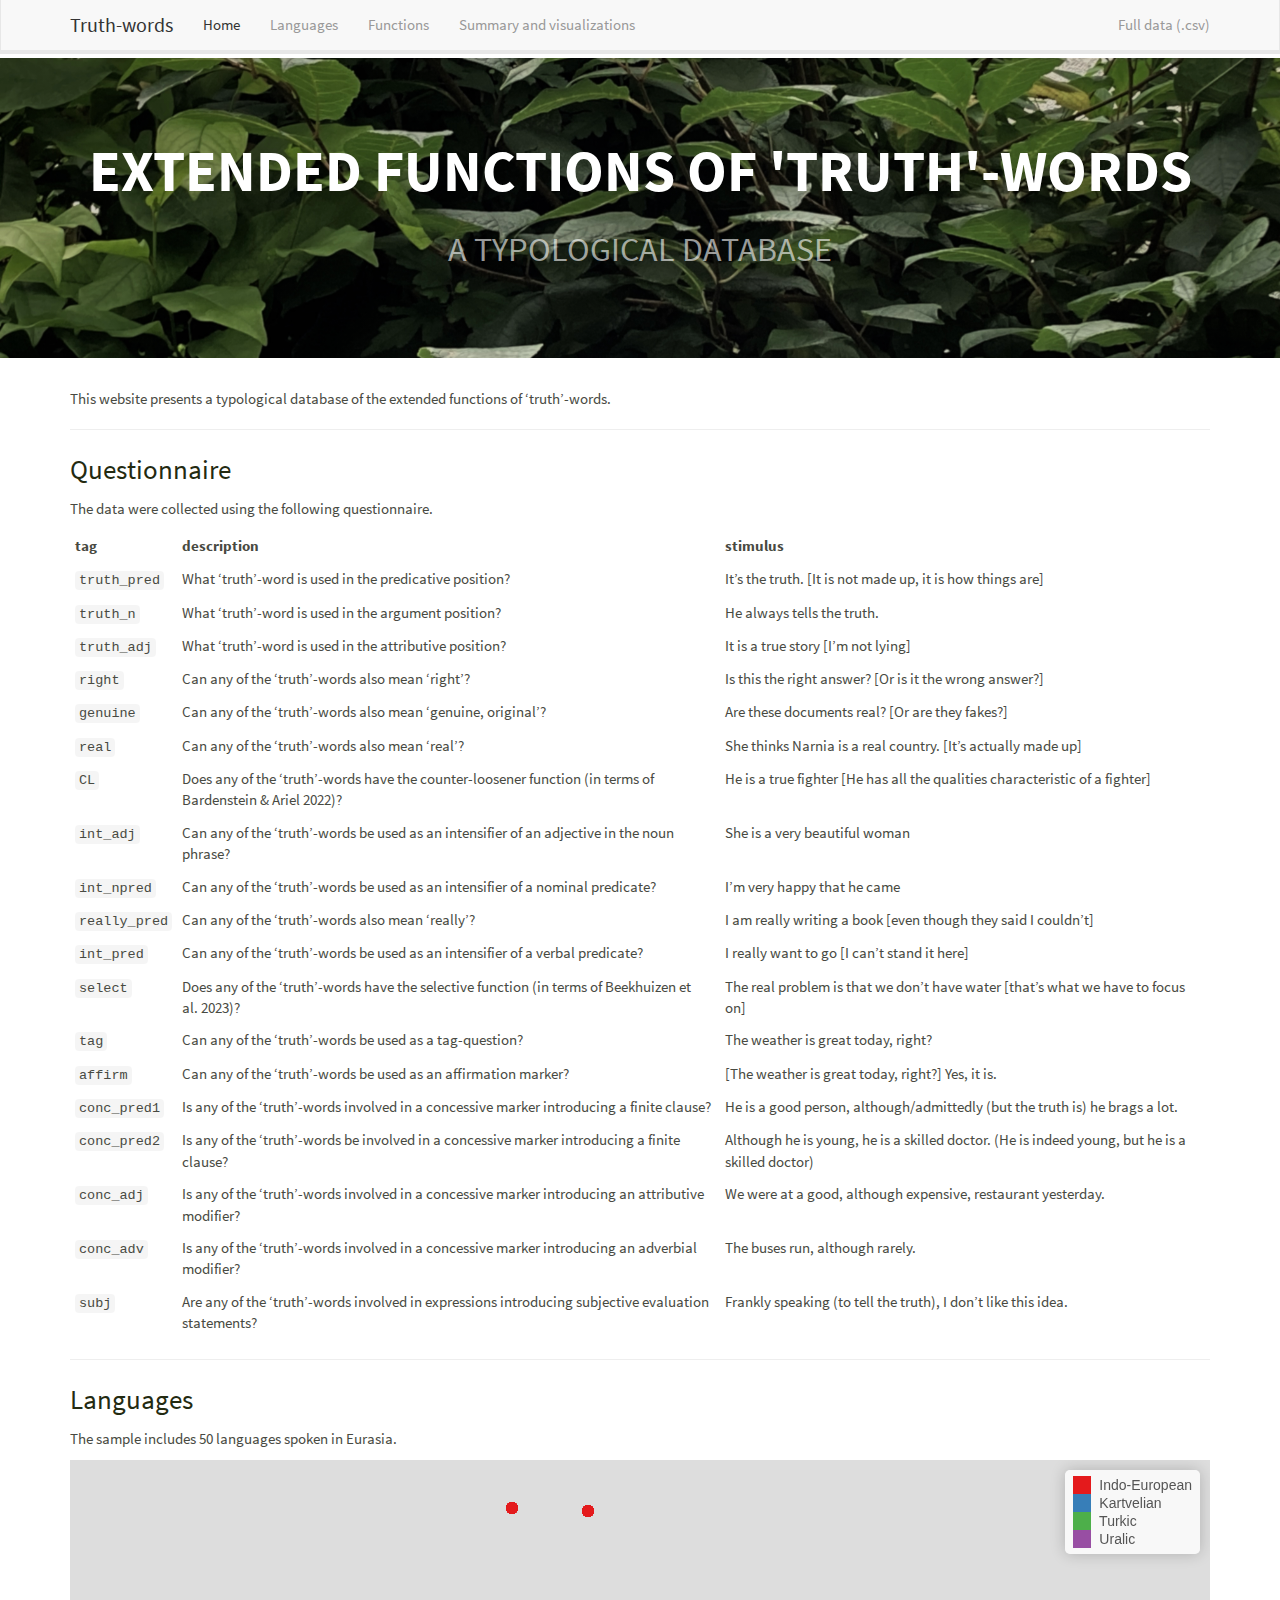
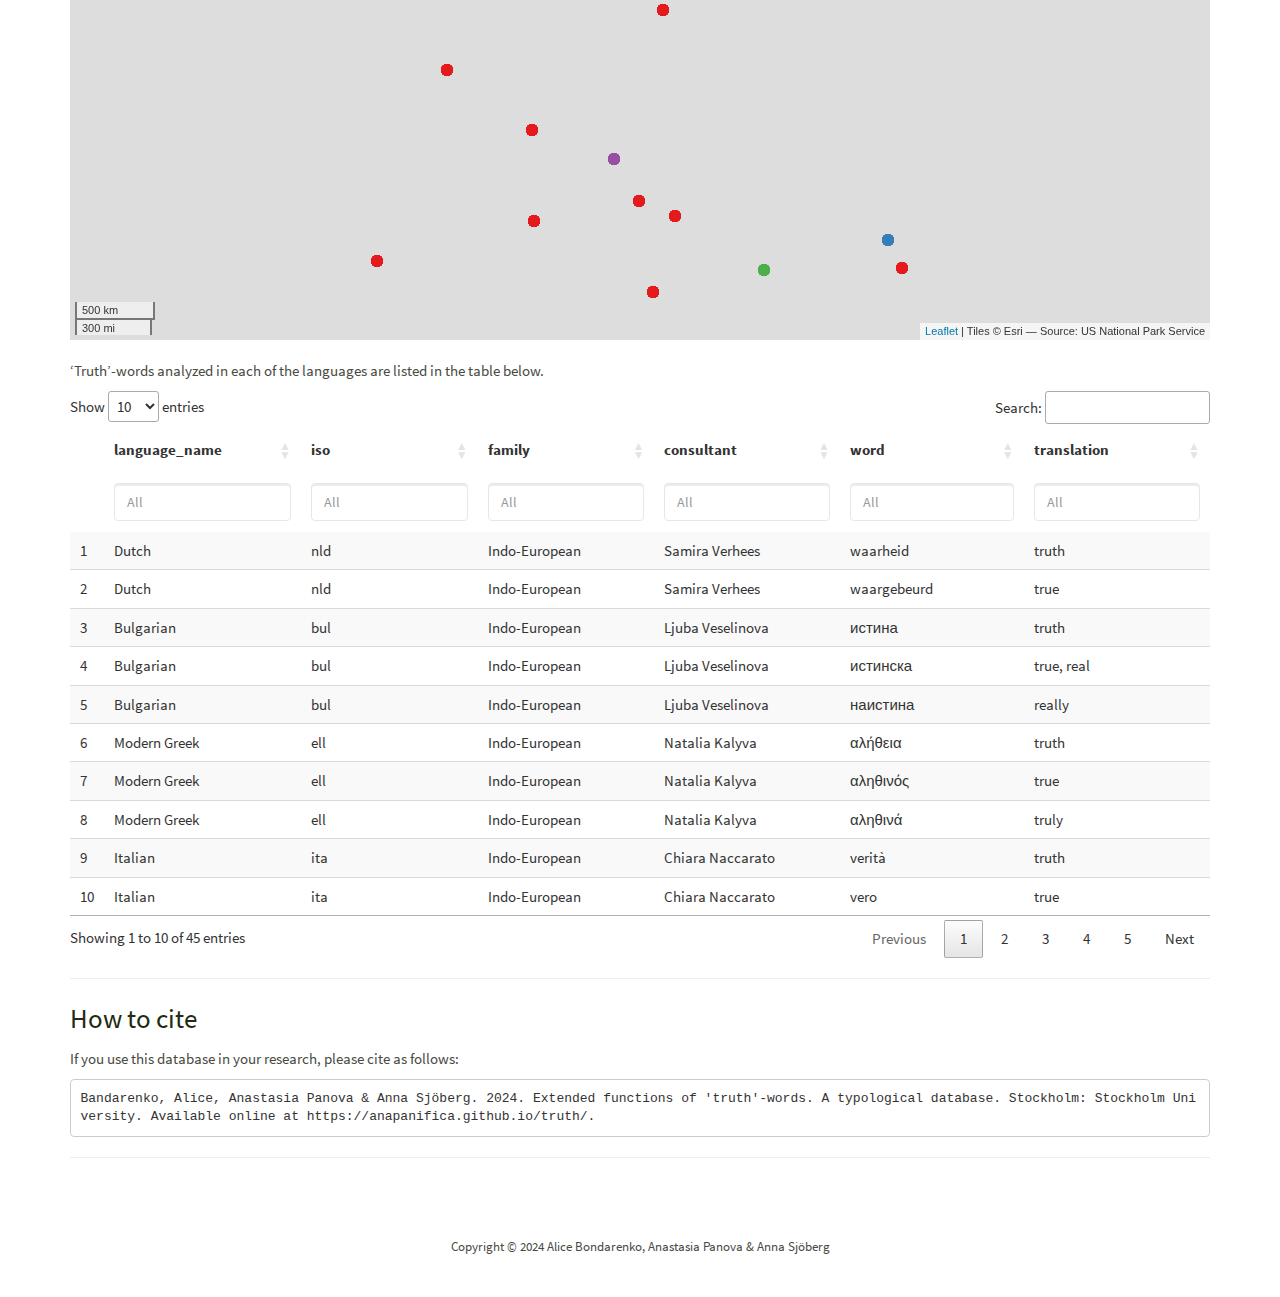
==== commit 830253c9: "map colors fixed" ====
--- a/docs/index.html
+++ b/docs/index.html
@@ -456,7 +456,7 @@
 <h2>Languages</h2>
 <p>The sample includes 50 languages spoken in Eurasia.</p>
 <div id="htmlwidget-244aaddf2639520a3f5a" style="width:100%;height:480px;" class="leaflet html-widget"></div>
-<script type="application/json" data-for="htmlwidget-244aaddf2639520a3f5a">{"x":{"options":{"crs":{"crsClass":"L.CRS.EPSG3857","code":null,"proj4def":null,"projectedBounds":null,"options":{}},"zoomControl":false},"calls":[{"method":"addTiles","args":["Esri.WorldPhysical",null,null,{"minZoom":0,"maxZoom":18,"tileSize":256,"subdomains":"abc","errorTileUrl":"","tms":false,"noWrap":false,"zoomOffset":0,"zoomReverse":false,"opacity":1,"zIndex":1,"detectRetina":false}]},{"method":"addProviderTiles","args":["Esri.WorldPhysical",null,"Esri.WorldPhysical",{"errorTileUrl":"","noWrap":false,"opacity":1,"detectRetina":false}]},{"method":"addCircleMarkers","args":[[52,52,52,52,52,52,52,52,52,52,43.3646,43.3646,43.3646,43.3646,43.3646,43.3646,43.3646,43.3646,43.3646,43.3646,38.36,38.36,38.36,38.36,38.36,38.36,38.36,38.36,38.36,38.36,38.36,38.36,38.36,38.36,38.36,38.36,38.36,43.0464,43.0464,43.0464,43.0464,43.0464,43.0464,43.0464,43.0464,43.0464,43.0464,43.0464,43.0464,43.0464,43.0464,43.0464,40.4414,40.4414,40.4414,40.4414,40.4414,40.4414,40.4414,40.4414,40.4414,40.4414,40.4414,40.4414,40.4414,40.4414,40.4414,44.3238,44.3238,44.3238,44.3238,44.3238,44.3238,44.3238,44.3238,44.3238,44.3238,44.3238,44.3238,44.3238,44.3238,55.1429,55.1429,55.1429,55.1429,55.1429,55.1429,55.1429,55.1429,55.1429,55.1429,55.1429,55.1429,55.1429,55.1429,41.850397,41.850397,41.850397,41.850397,41.850397,41.850397,41.850397,41.850397,41.850397,41.850397,41.850397,40,40,40,40,40,40,40,40,59.92,59.92,59.92,59.92,59.92,59.92,59.92,59.92,59.92,59.92,59.92,59.92,59.800634,59.800634,59.800634,59.800634,59.800634,59.800634,59.800634,59.800634,59.800634,59.800634,59.800634,59.800634,59.800634,59.800634,48.649,48.649,48.649,48.649,48.649,48.649,48.649,48.649,48.649,48.649,48.649,39.8667,39.8667,39.8667,39.8667,39.8667,39.8667,39.8667,39.8667,39.8667,46.9068585714,46.9068585714,46.9068585714,46.9068585714,46.9068585714,46.9068585714,46.9068585714,46.9068585714,46.9068585714],[5,5,5,5,5,5,5,5,5,5,25.047,25.047,25.047,25.047,25.047,25.047,25.047,25.047,25.047,25.047,23.13,23.13,23.13,23.13,23.13,23.13,23.13,23.13,23.13,23.13,23.13,23.13,23.13,23.13,23.13,23.13,23.13,12.6489,12.6489,12.6489,12.6489,12.6489,12.6489,12.6489,12.6489,12.6489,12.6489,12.6489,12.6489,12.6489,12.6489,12.6489,-1.11788,-1.11788,-1.11788,-1.11788,-1.11788,-1.11788,-1.11788,-1.11788,-1.11788,-1.11788,-1.11788,-1.11788,-1.11788,-1.11788,-1.11788,21.9192,21.9192,21.9192,21.9192,21.9192,21.9192,21.9192,21.9192,21.9192,21.9192,21.9192,21.9192,21.9192,21.9192,23.9601,23.9601,23.9601,23.9601,23.9601,23.9601,23.9601,23.9601,23.9601,23.9601,23.9601,23.9601,23.9601,23.9601,43.78613,43.78613,43.78613,43.78613,43.78613,43.78613,43.78613,43.78613,43.78613,43.78613,43.78613,45,45,45,45,45,45,45,45,10.71,10.71,10.71,10.71,10.71,10.71,10.71,10.71,10.71,10.71,10.71,10.71,17.389526,17.389526,17.389526,17.389526,17.389526,17.389526,17.389526,17.389526,17.389526,17.389526,17.389526,17.389526,17.389526,17.389526,12.4676,12.4676,12.4676,12.4676,12.4676,12.4676,12.4676,12.4676,12.4676,12.4676,12.4676,32.8667,32.8667,32.8667,32.8667,32.8667,32.8667,32.8667,32.8667,32.8667,19.6555271429,19.6555271429,19.6555271429,19.6555271429,19.6555271429,19.6555271429,19.6555271429,19.6555271429,19.6555271429],6,null,["","","","","","","","","","","","","","","","","","","","","","","","","","","","","","","","","","","","","","","","","","","","","","","","","","","","","","","","","","","","","","","","","","","","","","","","","","","","","","","","","","","","","","","","","","","","","","","","","","","","","","","","","","","","","","","","","","","","","","","","","","","","","","","","","","","","","","","","","","","","","","","","","","","","","","","","","","","","","","","","","","","","","","","","",""],{"interactive":true,"className":"","stroke":false,"color":"#03F","weight":1,"opacity":0.5,"fill":true,"fillColor":["darkgreen","darkgreen","darkgreen","darkgreen","darkgreen","darkgreen","darkgreen","darkgreen","darkgreen","darkgreen","darkgreen","darkgreen","darkgreen","darkgreen","darkgreen","darkgreen","darkgreen","darkgreen","darkgreen","darkgreen","darkgreen","darkgreen","darkgreen","darkgreen","darkgreen","darkgreen","darkgreen","darkgreen","darkgreen","darkgreen","darkgreen","darkgreen","darkgreen","darkgreen","darkgreen","darkgreen","darkgreen","darkgreen","darkgreen","darkgreen","darkgreen","darkgreen","darkgreen","darkgreen","darkgreen","darkgreen","darkgreen","darkgreen","darkgreen","darkgreen","darkgreen","darkgreen","darkgreen","darkgreen","darkgreen","darkgreen","darkgreen","darkgreen","darkgreen","darkgreen","darkgreen","darkgreen","darkgreen","darkgreen","darkgreen","darkgreen","darkgreen","darkgreen","darkgreen","darkgreen","darkgreen","darkgreen","darkgreen","darkgreen","darkgreen","darkgreen","darkgreen","darkgreen","darkgreen","darkgreen","darkgreen","darkgreen","darkgreen","darkgreen","darkgreen","darkgreen","darkgreen","darkgreen","darkgreen","darkgreen","darkgreen","darkgreen","darkgreen","darkgreen","darkgreen","darkgreen","darkgreen","darkgreen","darkgreen","darkgreen","darkgreen","darkgreen","darkgreen","darkgreen","darkgreen","darkgreen","darkgreen","darkgreen","darkgreen","darkgreen","darkgreen","darkgreen","darkgreen","darkgreen","darkgreen","darkgreen","darkgreen","darkgreen","darkgreen","darkgreen","darkgreen","darkgreen","darkgreen","darkgreen","darkgreen","darkgreen","darkgreen","darkgreen","darkgreen","darkgreen","darkgreen","darkgreen","darkgreen","darkgreen","darkgreen","darkgreen","darkgreen","darkgreen","darkgreen","darkgreen","darkgreen","darkgreen","darkgreen","darkgreen","darkgreen","darkgreen","darkgreen","darkgreen","darkgreen","darkgreen","darkgreen","darkgreen","darkgreen","darkgreen","darkgreen","darkgreen","darkgreen","darkgreen","darkgreen","darkgreen","darkgreen","darkgreen","darkgreen","darkgreen","darkgreen","darkgreen","darkgreen","darkgreen","darkgreen"],"fillOpacity":1},null,null,["<a href='https://glottolog.org/resource/languoid/id/dutc1256' target='_blank'>Dutch<\/a><br>","<a href='https://glottolog.org/resource/languoid/id/dutc1256' target='_blank'>Dutch<\/a><br>","<a href='https://glottolog.org/resource/languoid/id/dutc1256' target='_blank'>Dutch<\/a><br>","<a href='https://glottolog.org/resource/languoid/id/dutc1256' target='_blank'>Dutch<\/a><br>","<a href='https://glottolog.org/resource/languoid/id/dutc1256' target='_blank'>Dutch<\/a><br>","<a href='https://glottolog.org/resource/languoid/id/dutc1256' target='_blank'>Dutch<\/a><br>","<a href='https://glottolog.org/resource/languoid/id/dutc1256' target='_blank'>Dutch<\/a><br>","<a href='https://glottolog.org/resource/languoid/id/dutc1256' target='_blank'>Dutch<\/a><br>","<a href='https://glottolog.org/resource/languoid/id/dutc1256' target='_blank'>Dutch<\/a><br>","<a href='https://glottolog.org/resource/languoid/id/dutc1256' target='_blank'>Dutch<\/a><br>","<a href='https://glottolog.org/resource/languoid/id/bulg1262' target='_blank'>Bulgarian<\/a><br>","<a href='https://glottolog.org/resource/languoid/id/bulg1262' target='_blank'>Bulgarian<\/a><br>","<a href='https://glottolog.org/resource/languoid/id/bulg1262' target='_blank'>Bulgarian<\/a><br>","<a href='https://glottolog.org/resource/languoid/id/bulg1262' target='_blank'>Bulgarian<\/a><br>","<a href='https://glottolog.org/resource/languoid/id/bulg1262' target='_blank'>Bulgarian<\/a><br>","<a href='https://glottolog.org/resource/languoid/id/bulg1262' target='_blank'>Bulgarian<\/a><br>","<a href='https://glottolog.org/resource/languoid/id/bulg1262' target='_blank'>Bulgarian<\/a><br>","<a href='https://glottolog.org/resource/languoid/id/bulg1262' target='_blank'>Bulgarian<\/a><br>","<a href='https://glottolog.org/resource/languoid/id/bulg1262' target='_blank'>Bulgarian<\/a><br>","<a href='https://glottolog.org/resource/languoid/id/bulg1262' target='_blank'>Bulgarian<\/a><br>","<a href='https://glottolog.org/resource/languoid/id/mode1248' target='_blank'>Modern Greek<\/a><br>","<a href='https://glottolog.org/resource/languoid/id/mode1248' target='_blank'>Modern Greek<\/a><br>","<a href='https://glottolog.org/resource/languoid/id/mode1248' target='_blank'>Modern Greek<\/a><br>","<a href='https://glottolog.org/resource/languoid/id/mode1248' target='_blank'>Modern Greek<\/a><br>","<a href='https://glottolog.org/resource/languoid/id/mode1248' target='_blank'>Modern Greek<\/a><br>","<a href='https://glottolog.org/resource/languoid/id/mode1248' target='_blank'>Modern Greek<\/a><br>","<a href='https://glottolog.org/resource/languoid/id/mode1248' target='_blank'>Modern Greek<\/a><br>","<a href='https://glottolog.org/resource/languoid/id/mode1248' target='_blank'>Modern Greek<\/a><br>","<a href='https://glottolog.org/resource/languoid/id/mode1248' target='_blank'>Modern Greek<\/a><br>","<a href='https://glottolog.org/resource/languoid/id/mode1248' target='_blank'>Modern Greek<\/a><br>","<a href='https://glottolog.org/resource/languoid/id/mode1248' target='_blank'>Modern Greek<\/a><br>","<a href='https://glottolog.org/resource/languoid/id/mode1248' target='_blank'>Modern Greek<\/a><br>","<a href='https://glottolog.org/resource/languoid/id/mode1248' target='_blank'>Modern Greek<\/a><br>","<a href='https://glottolog.org/resource/languoid/id/mode1248' target='_blank'>Modern Greek<\/a><br>","<a href='https://glottolog.org/resource/languoid/id/mode1248' target='_blank'>Modern Greek<\/a><br>","<a href='https://glottolog.org/resource/languoid/id/mode1248' target='_blank'>Modern Greek<\/a><br>","<a href='https://glottolog.org/resource/languoid/id/mode1248' target='_blank'>Modern Greek<\/a><br>","<a href='https://glottolog.org/resource/languoid/id/ital1282' target='_blank'>Italian<\/a><br>","<a href='https://glottolog.org/resource/languoid/id/ital1282' target='_blank'>Italian<\/a><br>","<a href='https://glottolog.org/resource/languoid/id/ital1282' target='_blank'>Italian<\/a><br>","<a href='https://glottolog.org/resource/languoid/id/ital1282' target='_blank'>Italian<\/a><br>","<a href='https://glottolog.org/resource/languoid/id/ital1282' target='_blank'>Italian<\/a><br>","<a href='https://glottolog.org/resource/languoid/id/ital1282' target='_blank'>Italian<\/a><br>","<a href='https://glottolog.org/resource/languoid/id/ital1282' target='_blank'>Italian<\/a><br>","<a href='https://glottolog.org/resource/languoid/id/ital1282' target='_blank'>Italian<\/a><br>","<a href='https://glottolog.org/resource/languoid/id/ital1282' target='_blank'>Italian<\/a><br>","<a href='https://glottolog.org/resource/languoid/id/ital1282' target='_blank'>Italian<\/a><br>","<a href='https://glottolog.org/resource/languoid/id/ital1282' target='_blank'>Italian<\/a><br>","<a href='https://glottolog.org/resource/languoid/id/ital1282' target='_blank'>Italian<\/a><br>","<a href='https://glottolog.org/resource/languoid/id/ital1282' target='_blank'>Italian<\/a><br>","<a href='https://glottolog.org/resource/languoid/id/ital1282' target='_blank'>Italian<\/a><br>","<a href='https://glottolog.org/resource/languoid/id/ital1282' target='_blank'>Italian<\/a><br>","<a href='https://glottolog.org/resource/languoid/id/stan1288' target='_blank'>Spanish<\/a><br>","<a href='https://glottolog.org/resource/languoid/id/stan1288' target='_blank'>Spanish<\/a><br>","<a href='https://glottolog.org/resource/languoid/id/stan1288' target='_blank'>Spanish<\/a><br>","<a href='https://glottolog.org/resource/languoid/id/stan1288' target='_blank'>Spanish<\/a><br>","<a href='https://glottolog.org/resource/languoid/id/stan1288' target='_blank'>Spanish<\/a><br>","<a href='https://glottolog.org/resource/languoid/id/stan1288' target='_blank'>Spanish<\/a><br>","<a href='https://glottolog.org/resource/languoid/id/stan1288' target='_blank'>Spanish<\/a><br>","<a href='https://glottolog.org/resource/languoid/id/stan1288' target='_blank'>Spanish<\/a><br>","<a href='https://glottolog.org/resource/languoid/id/stan1288' target='_blank'>Spanish<\/a><br>","<a href='https://glottolog.org/resource/languoid/id/stan1288' target='_blank'>Spanish<\/a><br>","<a href='https://glottolog.org/resource/languoid/id/stan1288' target='_blank'>Spanish<\/a><br>","<a href='https://glottolog.org/resource/languoid/id/stan1288' target='_blank'>Spanish<\/a><br>","<a href='https://glottolog.org/resource/languoid/id/stan1288' target='_blank'>Spanish<\/a><br>","<a href='https://glottolog.org/resource/languoid/id/stan1288' target='_blank'>Spanish<\/a><br>","<a href='https://glottolog.org/resource/languoid/id/stan1288' target='_blank'>Spanish<\/a><br>","<a href='https://glottolog.org/resource/languoid/id/serb1264' target='_blank'>Serbian Standard<\/a><br>","<a href='https://glottolog.org/resource/languoid/id/serb1264' target='_blank'>Serbian Standard<\/a><br>","<a href='https://glottolog.org/resource/languoid/id/serb1264' target='_blank'>Serbian Standard<\/a><br>","<a href='https://glottolog.org/resource/languoid/id/serb1264' target='_blank'>Serbian Standard<\/a><br>","<a href='https://glottolog.org/resource/languoid/id/serb1264' target='_blank'>Serbian Standard<\/a><br>","<a href='https://glottolog.org/resource/languoid/id/serb1264' target='_blank'>Serbian Standard<\/a><br>","<a href='https://glottolog.org/resource/languoid/id/serb1264' target='_blank'>Serbian Standard<\/a><br>","<a href='https://glottolog.org/resource/languoid/id/serb1264' target='_blank'>Serbian Standard<\/a><br>","<a href='https://glottolog.org/resource/languoid/id/serb1264' target='_blank'>Serbian Standard<\/a><br>","<a href='https://glottolog.org/resource/languoid/id/serb1264' target='_blank'>Serbian Standard<\/a><br>","<a href='https://glottolog.org/resource/languoid/id/serb1264' target='_blank'>Serbian Standard<\/a><br>","<a href='https://glottolog.org/resource/languoid/id/serb1264' target='_blank'>Serbian Standard<\/a><br>","<a href='https://glottolog.org/resource/languoid/id/serb1264' target='_blank'>Serbian Standard<\/a><br>","<a href='https://glottolog.org/resource/languoid/id/serb1264' target='_blank'>Serbian Standard<\/a><br>","<a href='https://glottolog.org/resource/languoid/id/lith1251' target='_blank'>Lithuanian<\/a><br>","<a href='https://glottolog.org/resource/languoid/id/lith1251' target='_blank'>Lithuanian<\/a><br>","<a href='https://glottolog.org/resource/languoid/id/lith1251' target='_blank'>Lithuanian<\/a><br>","<a href='https://glottolog.org/resource/languoid/id/lith1251' target='_blank'>Lithuanian<\/a><br>","<a href='https://glottolog.org/resource/languoid/id/lith1251' target='_blank'>Lithuanian<\/a><br>","<a href='https://glottolog.org/resource/languoid/id/lith1251' target='_blank'>Lithuanian<\/a><br>","<a href='https://glottolog.org/resource/languoid/id/lith1251' target='_blank'>Lithuanian<\/a><br>","<a href='https://glottolog.org/resource/languoid/id/lith1251' target='_blank'>Lithuanian<\/a><br>","<a href='https://glottolog.org/resource/languoid/id/lith1251' target='_blank'>Lithuanian<\/a><br>","<a href='https://glottolog.org/resource/languoid/id/lith1251' target='_blank'>Lithuanian<\/a><br>","<a href='https://glottolog.org/resource/languoid/id/lith1251' target='_blank'>Lithuanian<\/a><br>","<a href='https://glottolog.org/resource/languoid/id/lith1251' target='_blank'>Lithuanian<\/a><br>","<a href='https://glottolog.org/resource/languoid/id/lith1251' target='_blank'>Lithuanian<\/a><br>","<a href='https://glottolog.org/resource/languoid/id/lith1251' target='_blank'>Lithuanian<\/a><br>","<a href='https://glottolog.org/resource/languoid/id/nucl1302' target='_blank'>Georgian<\/a><br>","<a href='https://glottolog.org/resource/languoid/id/nucl1302' target='_blank'>Georgian<\/a><br>","<a href='https://glottolog.org/resource/languoid/id/nucl1302' target='_blank'>Georgian<\/a><br>","<a href='https://glottolog.org/resource/languoid/id/nucl1302' target='_blank'>Georgian<\/a><br>","<a href='https://glottolog.org/resource/languoid/id/nucl1302' target='_blank'>Georgian<\/a><br>","<a href='https://glottolog.org/resource/languoid/id/nucl1302' target='_blank'>Georgian<\/a><br>","<a href='https://glottolog.org/resource/languoid/id/nucl1302' target='_blank'>Georgian<\/a><br>","<a href='https://glottolog.org/resource/languoid/id/nucl1302' target='_blank'>Georgian<\/a><br>","<a href='https://glottolog.org/resource/languoid/id/nucl1302' target='_blank'>Georgian<\/a><br>","<a href='https://glottolog.org/resource/languoid/id/nucl1302' target='_blank'>Georgian<\/a><br>","<a href='https://glottolog.org/resource/languoid/id/nucl1302' target='_blank'>Georgian<\/a><br>","<a href='https://glottolog.org/resource/languoid/id/nucl1235' target='_blank'>Eastern Armenian<\/a><br>","<a href='https://glottolog.org/resource/languoid/id/nucl1235' target='_blank'>Eastern Armenian<\/a><br>","<a href='https://glottolog.org/resource/languoid/id/nucl1235' target='_blank'>Eastern Armenian<\/a><br>","<a href='https://glottolog.org/resource/languoid/id/nucl1235' target='_blank'>Eastern Armenian<\/a><br>","<a href='https://glottolog.org/resource/languoid/id/nucl1235' target='_blank'>Eastern Armenian<\/a><br>","<a href='https://glottolog.org/resource/languoid/id/nucl1235' target='_blank'>Eastern Armenian<\/a><br>","<a href='https://glottolog.org/resource/languoid/id/nucl1235' target='_blank'>Eastern Armenian<\/a><br>","<a href='https://glottolog.org/resource/languoid/id/nucl1235' target='_blank'>Eastern Armenian<\/a><br>","<a href='https://glottolog.org/resource/languoid/id/norw1258' target='_blank'>Norwegian<\/a><br>","<a href='https://glottolog.org/resource/languoid/id/norw1258' target='_blank'>Norwegian<\/a><br>","<a href='https://glottolog.org/resource/languoid/id/norw1258' target='_blank'>Norwegian<\/a><br>","<a href='https://glottolog.org/resource/languoid/id/norw1258' target='_blank'>Norwegian<\/a><br>","<a href='https://glottolog.org/resource/languoid/id/norw1258' target='_blank'>Norwegian<\/a><br>","<a href='https://glottolog.org/resource/languoid/id/norw1258' target='_blank'>Norwegian<\/a><br>","<a href='https://glottolog.org/resource/languoid/id/norw1258' target='_blank'>Norwegian<\/a><br>","<a href='https://glottolog.org/resource/languoid/id/norw1258' target='_blank'>Norwegian<\/a><br>","<a href='https://glottolog.org/resource/languoid/id/norw1258' target='_blank'>Norwegian<\/a><br>","<a href='https://glottolog.org/resource/languoid/id/norw1258' target='_blank'>Norwegian<\/a><br>","<a href='https://glottolog.org/resource/languoid/id/norw1258' target='_blank'>Norwegian<\/a><br>","<a href='https://glottolog.org/resource/languoid/id/norw1258' target='_blank'>Norwegian<\/a><br>","<a href='https://glottolog.org/resource/languoid/id/swed1254' target='_blank'>Swedish<\/a><br>","<a href='https://glottolog.org/resource/languoid/id/swed1254' target='_blank'>Swedish<\/a><br>","<a href='https://glottolog.org/resource/languoid/id/swed1254' target='_blank'>Swedish<\/a><br>","<a href='https://glottolog.org/resource/languoid/id/swed1254' target='_blank'>Swedish<\/a><br>","<a href='https://glottolog.org/resource/languoid/id/swed1254' target='_blank'>Swedish<\/a><br>","<a href='https://glottolog.org/resource/languoid/id/swed1254' target='_blank'>Swedish<\/a><br>","<a href='https://glottolog.org/resource/languoid/id/swed1254' target='_blank'>Swedish<\/a><br>","<a href='https://glottolog.org/resource/languoid/id/swed1254' target='_blank'>Swedish<\/a><br>","<a href='https://glottolog.org/resource/languoid/id/swed1254' target='_blank'>Swedish<\/a><br>","<a href='https://glottolog.org/resource/languoid/id/swed1254' target='_blank'>Swedish<\/a><br>","<a href='https://glottolog.org/resource/languoid/id/swed1254' target='_blank'>Swedish<\/a><br>","<a href='https://glottolog.org/resource/languoid/id/swed1254' target='_blank'>Swedish<\/a><br>","<a href='https://glottolog.org/resource/languoid/id/swed1254' target='_blank'>Swedish<\/a><br>","<a href='https://glottolog.org/resource/languoid/id/swed1254' target='_blank'>Swedish<\/a><br>","<a href='https://glottolog.org/resource/languoid/id/stan1295' target='_blank'>German<\/a><br>","<a href='https://glottolog.org/resource/languoid/id/stan1295' target='_blank'>German<\/a><br>","<a href='https://glottolog.org/resource/languoid/id/stan1295' target='_blank'>German<\/a><br>","<a href='https://glottolog.org/resource/languoid/id/stan1295' target='_blank'>German<\/a><br>","<a href='https://glottolog.org/resource/languoid/id/stan1295' target='_blank'>German<\/a><br>","<a href='https://glottolog.org/resource/languoid/id/stan1295' target='_blank'>German<\/a><br>","<a href='https://glottolog.org/resource/languoid/id/stan1295' target='_blank'>German<\/a><br>","<a href='https://glottolog.org/resource/languoid/id/stan1295' target='_blank'>German<\/a><br>","<a href='https://glottolog.org/resource/languoid/id/stan1295' target='_blank'>German<\/a><br>","<a href='https://glottolog.org/resource/languoid/id/stan1295' target='_blank'>German<\/a><br>","<a href='https://glottolog.org/resource/languoid/id/stan1295' target='_blank'>German<\/a><br>","<a href='https://glottolog.org/resource/languoid/id/nucl1301' target='_blank'>Turkish<\/a><br>","<a href='https://glottolog.org/resource/languoid/id/nucl1301' target='_blank'>Turkish<\/a><br>","<a href='https://glottolog.org/resource/languoid/id/nucl1301' target='_blank'>Turkish<\/a><br>","<a href='https://glottolog.org/resource/languoid/id/nucl1301' target='_blank'>Turkish<\/a><br>","<a href='https://glottolog.org/resource/languoid/id/nucl1301' target='_blank'>Turkish<\/a><br>","<a href='https://glottolog.org/resource/languoid/id/nucl1301' target='_blank'>Turkish<\/a><br>","<a href='https://glottolog.org/resource/languoid/id/nucl1301' target='_blank'>Turkish<\/a><br>","<a href='https://glottolog.org/resource/languoid/id/nucl1301' target='_blank'>Turkish<\/a><br>","<a href='https://glottolog.org/resource/languoid/id/nucl1301' target='_blank'>Turkish<\/a><br>","<a href='https://glottolog.org/resource/languoid/id/hung1274' target='_blank'>Hungarian<\/a><br>","<a href='https://glottolog.org/resource/languoid/id/hung1274' target='_blank'>Hungarian<\/a><br>","<a href='https://glottolog.org/resource/languoid/id/hung1274' target='_blank'>Hungarian<\/a><br>","<a href='https://glottolog.org/resource/languoid/id/hung1274' target='_blank'>Hungarian<\/a><br>","<a href='https://glottolog.org/resource/languoid/id/hung1274' target='_blank'>Hungarian<\/a><br>","<a href='https://glottolog.org/resource/languoid/id/hung1274' target='_blank'>Hungarian<\/a><br>","<a href='https://glottolog.org/resource/languoid/id/hung1274' target='_blank'>Hungarian<\/a><br>","<a href='https://glottolog.org/resource/languoid/id/hung1274' target='_blank'>Hungarian<\/a><br>","<a href='https://glottolog.org/resource/languoid/id/hung1274' target='_blank'>Hungarian<\/a><br>"],null,["Dutch","Dutch","Dutch","Dutch","Dutch","Dutch","Dutch","Dutch","Dutch","Dutch","Bulgarian","Bulgarian","Bulgarian","Bulgarian","Bulgarian","Bulgarian","Bulgarian","Bulgarian","Bulgarian","Bulgarian","Modern Greek","Modern Greek","Modern Greek","Modern Greek","Modern Greek","Modern Greek","Modern Greek","Modern Greek","Modern Greek","Modern Greek","Modern Greek","Modern Greek","Modern Greek","Modern Greek","Modern Greek","Modern Greek","Modern Greek","Italian","Italian","Italian","Italian","Italian","Italian","Italian","Italian","Italian","Italian","Italian","Italian","Italian","Italian","Italian","Spanish","Spanish","Spanish","Spanish","Spanish","Spanish","Spanish","Spanish","Spanish","Spanish","Spanish","Spanish","Spanish","Spanish","Spanish","Serbian","Serbian","Serbian","Serbian","Serbian","Serbian","Serbian","Serbian","Serbian","Serbian","Serbian","Serbian","Serbian","Serbian","Lithuanian","Lithuanian","Lithuanian","Lithuanian","Lithuanian","Lithuanian","Lithuanian","Lithuanian","Lithuanian","Lithuanian","Lithuanian","Lithuanian","Lithuanian","Lithuanian","Georgian","Georgian","Georgian","Georgian","Georgian","Georgian","Georgian","Georgian","Georgian","Georgian","Georgian","Armenian","Armenian","Armenian","Armenian","Armenian","Armenian","Armenian","Armenian","Norwegian","Norwegian","Norwegian","Norwegian","Norwegian","Norwegian","Norwegian","Norwegian","Norwegian","Norwegian","Norwegian","Norwegian","Swedish","Swedish","Swedish","Swedish","Swedish","Swedish","Swedish","Swedish","Swedish","Swedish","Swedish","Swedish","Swedish","Swedish","German","German","German","German","German","German","German","German","German","German","German","Turkish","Turkish","Turkish","Turkish","Turkish","Turkish","Turkish","Turkish","Turkish","Hungarian","Hungarian","Hungarian","Hungarian","Hungarian","Hungarian","Hungarian","Hungarian","Hungarian"],{"interactive":false,"permanent":false,"direction":"right","opacity":1,"offset":[7.5,0],"textsize":"10px","textOnly":true,"style":{"font-size":"15px","font-family":"sans-serif"},"className":"","sticky":true},null]},{"method":"addScaleBar","args":[{"maxWidth":100,"metric":true,"imperial":true,"updateWhenIdle":true,"position":"bottomleft"}]},{"method":"addLegend","args":[{"colors":["darkgreen","darkgreen","darkgreen","darkgreen"],"labels":["Indo-European","Kartvelian","Turkic","Uralic"],"na_color":null,"na_label":"NA","opacity":1,"position":"topright","type":"factor","title":null,"extra":null,"layerId":null,"className":"info legend","group":null}]}],"limits":{"lat":[38.36,59.92],"lng":[-1.11788,45]}},"evals":[],"jsHooks":[]}</script>
+<script type="application/json" data-for="htmlwidget-244aaddf2639520a3f5a">{"x":{"options":{"crs":{"crsClass":"L.CRS.EPSG3857","code":null,"proj4def":null,"projectedBounds":null,"options":{}},"zoomControl":false},"calls":[{"method":"addTiles","args":["Esri.WorldPhysical",null,null,{"minZoom":0,"maxZoom":18,"tileSize":256,"subdomains":"abc","errorTileUrl":"","tms":false,"noWrap":false,"zoomOffset":0,"zoomReverse":false,"opacity":1,"zIndex":1,"detectRetina":false}]},{"method":"addProviderTiles","args":["Esri.WorldPhysical",null,"Esri.WorldPhysical",{"errorTileUrl":"","noWrap":false,"opacity":1,"detectRetina":false}]},{"method":"addCircleMarkers","args":[[52,52,52,52,52,52,52,52,52,52,43.3646,43.3646,43.3646,43.3646,43.3646,43.3646,43.3646,43.3646,43.3646,43.3646,38.36,38.36,38.36,38.36,38.36,38.36,38.36,38.36,38.36,38.36,38.36,38.36,38.36,38.36,38.36,38.36,38.36,43.0464,43.0464,43.0464,43.0464,43.0464,43.0464,43.0464,43.0464,43.0464,43.0464,43.0464,43.0464,43.0464,43.0464,43.0464,40.4414,40.4414,40.4414,40.4414,40.4414,40.4414,40.4414,40.4414,40.4414,40.4414,40.4414,40.4414,40.4414,40.4414,40.4414,44.3238,44.3238,44.3238,44.3238,44.3238,44.3238,44.3238,44.3238,44.3238,44.3238,44.3238,44.3238,44.3238,44.3238,55.1429,55.1429,55.1429,55.1429,55.1429,55.1429,55.1429,55.1429,55.1429,55.1429,55.1429,55.1429,55.1429,55.1429,41.850397,41.850397,41.850397,41.850397,41.850397,41.850397,41.850397,41.850397,41.850397,41.850397,41.850397,40,40,40,40,40,40,40,40,59.92,59.92,59.92,59.92,59.92,59.92,59.92,59.92,59.92,59.92,59.92,59.92,59.800634,59.800634,59.800634,59.800634,59.800634,59.800634,59.800634,59.800634,59.800634,59.800634,59.800634,59.800634,59.800634,59.800634,48.649,48.649,48.649,48.649,48.649,48.649,48.649,48.649,48.649,48.649,48.649,39.8667,39.8667,39.8667,39.8667,39.8667,39.8667,39.8667,39.8667,39.8667,46.9068585714,46.9068585714,46.9068585714,46.9068585714,46.9068585714,46.9068585714,46.9068585714,46.9068585714,46.9068585714],[5,5,5,5,5,5,5,5,5,5,25.047,25.047,25.047,25.047,25.047,25.047,25.047,25.047,25.047,25.047,23.13,23.13,23.13,23.13,23.13,23.13,23.13,23.13,23.13,23.13,23.13,23.13,23.13,23.13,23.13,23.13,23.13,12.6489,12.6489,12.6489,12.6489,12.6489,12.6489,12.6489,12.6489,12.6489,12.6489,12.6489,12.6489,12.6489,12.6489,12.6489,-1.11788,-1.11788,-1.11788,-1.11788,-1.11788,-1.11788,-1.11788,-1.11788,-1.11788,-1.11788,-1.11788,-1.11788,-1.11788,-1.11788,-1.11788,21.9192,21.9192,21.9192,21.9192,21.9192,21.9192,21.9192,21.9192,21.9192,21.9192,21.9192,21.9192,21.9192,21.9192,23.9601,23.9601,23.9601,23.9601,23.9601,23.9601,23.9601,23.9601,23.9601,23.9601,23.9601,23.9601,23.9601,23.9601,43.78613,43.78613,43.78613,43.78613,43.78613,43.78613,43.78613,43.78613,43.78613,43.78613,43.78613,45,45,45,45,45,45,45,45,10.71,10.71,10.71,10.71,10.71,10.71,10.71,10.71,10.71,10.71,10.71,10.71,17.389526,17.389526,17.389526,17.389526,17.389526,17.389526,17.389526,17.389526,17.389526,17.389526,17.389526,17.389526,17.389526,17.389526,12.4676,12.4676,12.4676,12.4676,12.4676,12.4676,12.4676,12.4676,12.4676,12.4676,12.4676,32.8667,32.8667,32.8667,32.8667,32.8667,32.8667,32.8667,32.8667,32.8667,19.6555271429,19.6555271429,19.6555271429,19.6555271429,19.6555271429,19.6555271429,19.6555271429,19.6555271429,19.6555271429],6,null,["","","","","","","","","","","","","","","","","","","","","","","","","","","","","","","","","","","","","","","","","","","","","","","","","","","","","","","","","","","","","","","","","","","","","","","","","","","","","","","","","","","","","","","","","","","","","","","","","","","","","","","","","","","","","","","","","","","","","","","","","","","","","","","","","","","","","","","","","","","","","","","","","","","","","","","","","","","","","","","","","","","","","","","","",""],{"interactive":true,"className":"","stroke":false,"color":"#03F","weight":1,"opacity":0.5,"fill":true,"fillColor":["#E41A1C","#E41A1C","#E41A1C","#E41A1C","#E41A1C","#E41A1C","#E41A1C","#E41A1C","#E41A1C","#E41A1C","#E41A1C","#E41A1C","#E41A1C","#E41A1C","#E41A1C","#E41A1C","#E41A1C","#E41A1C","#E41A1C","#E41A1C","#E41A1C","#E41A1C","#E41A1C","#E41A1C","#E41A1C","#E41A1C","#E41A1C","#E41A1C","#E41A1C","#E41A1C","#E41A1C","#E41A1C","#E41A1C","#E41A1C","#E41A1C","#E41A1C","#E41A1C","#E41A1C","#E41A1C","#E41A1C","#E41A1C","#E41A1C","#E41A1C","#E41A1C","#E41A1C","#E41A1C","#E41A1C","#E41A1C","#E41A1C","#E41A1C","#E41A1C","#E41A1C","#E41A1C","#E41A1C","#E41A1C","#E41A1C","#E41A1C","#E41A1C","#E41A1C","#E41A1C","#E41A1C","#E41A1C","#E41A1C","#E41A1C","#E41A1C","#E41A1C","#E41A1C","#E41A1C","#E41A1C","#E41A1C","#E41A1C","#E41A1C","#E41A1C","#E41A1C","#E41A1C","#E41A1C","#E41A1C","#E41A1C","#E41A1C","#E41A1C","#E41A1C","#E41A1C","#E41A1C","#E41A1C","#E41A1C","#E41A1C","#E41A1C","#E41A1C","#E41A1C","#E41A1C","#E41A1C","#E41A1C","#E41A1C","#E41A1C","#E41A1C","#377EB8","#377EB8","#377EB8","#377EB8","#377EB8","#377EB8","#377EB8","#377EB8","#377EB8","#377EB8","#377EB8","#E41A1C","#E41A1C","#E41A1C","#E41A1C","#E41A1C","#E41A1C","#E41A1C","#E41A1C","#E41A1C","#E41A1C","#E41A1C","#E41A1C","#E41A1C","#E41A1C","#E41A1C","#E41A1C","#E41A1C","#E41A1C","#E41A1C","#E41A1C","#E41A1C","#E41A1C","#E41A1C","#E41A1C","#E41A1C","#E41A1C","#E41A1C","#E41A1C","#E41A1C","#E41A1C","#E41A1C","#E41A1C","#E41A1C","#E41A1C","#E41A1C","#E41A1C","#E41A1C","#E41A1C","#E41A1C","#E41A1C","#E41A1C","#E41A1C","#E41A1C","#E41A1C","#E41A1C","#4DAF4A","#4DAF4A","#4DAF4A","#4DAF4A","#4DAF4A","#4DAF4A","#4DAF4A","#4DAF4A","#4DAF4A","#984EA3","#984EA3","#984EA3","#984EA3","#984EA3","#984EA3","#984EA3","#984EA3","#984EA3"],"fillOpacity":1},null,null,["<a href='https://glottolog.org/resource/languoid/id/dutc1256' target='_blank'>Dutch<\/a><br>","<a href='https://glottolog.org/resource/languoid/id/dutc1256' target='_blank'>Dutch<\/a><br>","<a href='https://glottolog.org/resource/languoid/id/dutc1256' target='_blank'>Dutch<\/a><br>","<a href='https://glottolog.org/resource/languoid/id/dutc1256' target='_blank'>Dutch<\/a><br>","<a href='https://glottolog.org/resource/languoid/id/dutc1256' target='_blank'>Dutch<\/a><br>","<a href='https://glottolog.org/resource/languoid/id/dutc1256' target='_blank'>Dutch<\/a><br>","<a href='https://glottolog.org/resource/languoid/id/dutc1256' target='_blank'>Dutch<\/a><br>","<a href='https://glottolog.org/resource/languoid/id/dutc1256' target='_blank'>Dutch<\/a><br>","<a href='https://glottolog.org/resource/languoid/id/dutc1256' target='_blank'>Dutch<\/a><br>","<a href='https://glottolog.org/resource/languoid/id/dutc1256' target='_blank'>Dutch<\/a><br>","<a href='https://glottolog.org/resource/languoid/id/bulg1262' target='_blank'>Bulgarian<\/a><br>","<a href='https://glottolog.org/resource/languoid/id/bulg1262' target='_blank'>Bulgarian<\/a><br>","<a href='https://glottolog.org/resource/languoid/id/bulg1262' target='_blank'>Bulgarian<\/a><br>","<a href='https://glottolog.org/resource/languoid/id/bulg1262' target='_blank'>Bulgarian<\/a><br>","<a href='https://glottolog.org/resource/languoid/id/bulg1262' target='_blank'>Bulgarian<\/a><br>","<a href='https://glottolog.org/resource/languoid/id/bulg1262' target='_blank'>Bulgarian<\/a><br>","<a href='https://glottolog.org/resource/languoid/id/bulg1262' target='_blank'>Bulgarian<\/a><br>","<a href='https://glottolog.org/resource/languoid/id/bulg1262' target='_blank'>Bulgarian<\/a><br>","<a href='https://glottolog.org/resource/languoid/id/bulg1262' target='_blank'>Bulgarian<\/a><br>","<a href='https://glottolog.org/resource/languoid/id/bulg1262' target='_blank'>Bulgarian<\/a><br>","<a href='https://glottolog.org/resource/languoid/id/mode1248' target='_blank'>Modern Greek<\/a><br>","<a href='https://glottolog.org/resource/languoid/id/mode1248' target='_blank'>Modern Greek<\/a><br>","<a href='https://glottolog.org/resource/languoid/id/mode1248' target='_blank'>Modern Greek<\/a><br>","<a href='https://glottolog.org/resource/languoid/id/mode1248' target='_blank'>Modern Greek<\/a><br>","<a href='https://glottolog.org/resource/languoid/id/mode1248' target='_blank'>Modern Greek<\/a><br>","<a href='https://glottolog.org/resource/languoid/id/mode1248' target='_blank'>Modern Greek<\/a><br>","<a href='https://glottolog.org/resource/languoid/id/mode1248' target='_blank'>Modern Greek<\/a><br>","<a href='https://glottolog.org/resource/languoid/id/mode1248' target='_blank'>Modern Greek<\/a><br>","<a href='https://glottolog.org/resource/languoid/id/mode1248' target='_blank'>Modern Greek<\/a><br>","<a href='https://glottolog.org/resource/languoid/id/mode1248' target='_blank'>Modern Greek<\/a><br>","<a href='https://glottolog.org/resource/languoid/id/mode1248' target='_blank'>Modern Greek<\/a><br>","<a href='https://glottolog.org/resource/languoid/id/mode1248' target='_blank'>Modern Greek<\/a><br>","<a href='https://glottolog.org/resource/languoid/id/mode1248' target='_blank'>Modern Greek<\/a><br>","<a href='https://glottolog.org/resource/languoid/id/mode1248' target='_blank'>Modern Greek<\/a><br>","<a href='https://glottolog.org/resource/languoid/id/mode1248' target='_blank'>Modern Greek<\/a><br>","<a href='https://glottolog.org/resource/languoid/id/mode1248' target='_blank'>Modern Greek<\/a><br>","<a href='https://glottolog.org/resource/languoid/id/mode1248' target='_blank'>Modern Greek<\/a><br>","<a href='https://glottolog.org/resource/languoid/id/ital1282' target='_blank'>Italian<\/a><br>","<a href='https://glottolog.org/resource/languoid/id/ital1282' target='_blank'>Italian<\/a><br>","<a href='https://glottolog.org/resource/languoid/id/ital1282' target='_blank'>Italian<\/a><br>","<a href='https://glottolog.org/resource/languoid/id/ital1282' target='_blank'>Italian<\/a><br>","<a href='https://glottolog.org/resource/languoid/id/ital1282' target='_blank'>Italian<\/a><br>","<a href='https://glottolog.org/resource/languoid/id/ital1282' target='_blank'>Italian<\/a><br>","<a href='https://glottolog.org/resource/languoid/id/ital1282' target='_blank'>Italian<\/a><br>","<a href='https://glottolog.org/resource/languoid/id/ital1282' target='_blank'>Italian<\/a><br>","<a href='https://glottolog.org/resource/languoid/id/ital1282' target='_blank'>Italian<\/a><br>","<a href='https://glottolog.org/resource/languoid/id/ital1282' target='_blank'>Italian<\/a><br>","<a href='https://glottolog.org/resource/languoid/id/ital1282' target='_blank'>Italian<\/a><br>","<a href='https://glottolog.org/resource/languoid/id/ital1282' target='_blank'>Italian<\/a><br>","<a href='https://glottolog.org/resource/languoid/id/ital1282' target='_blank'>Italian<\/a><br>","<a href='https://glottolog.org/resource/languoid/id/ital1282' target='_blank'>Italian<\/a><br>","<a href='https://glottolog.org/resource/languoid/id/ital1282' target='_blank'>Italian<\/a><br>","<a href='https://glottolog.org/resource/languoid/id/stan1288' target='_blank'>Spanish<\/a><br>","<a href='https://glottolog.org/resource/languoid/id/stan1288' target='_blank'>Spanish<\/a><br>","<a href='https://glottolog.org/resource/languoid/id/stan1288' target='_blank'>Spanish<\/a><br>","<a href='https://glottolog.org/resource/languoid/id/stan1288' target='_blank'>Spanish<\/a><br>","<a href='https://glottolog.org/resource/languoid/id/stan1288' target='_blank'>Spanish<\/a><br>","<a href='https://glottolog.org/resource/languoid/id/stan1288' target='_blank'>Spanish<\/a><br>","<a href='https://glottolog.org/resource/languoid/id/stan1288' target='_blank'>Spanish<\/a><br>","<a href='https://glottolog.org/resource/languoid/id/stan1288' target='_blank'>Spanish<\/a><br>","<a href='https://glottolog.org/resource/languoid/id/stan1288' target='_blank'>Spanish<\/a><br>","<a href='https://glottolog.org/resource/languoid/id/stan1288' target='_blank'>Spanish<\/a><br>","<a href='https://glottolog.org/resource/languoid/id/stan1288' target='_blank'>Spanish<\/a><br>","<a href='https://glottolog.org/resource/languoid/id/stan1288' target='_blank'>Spanish<\/a><br>","<a href='https://glottolog.org/resource/languoid/id/stan1288' target='_blank'>Spanish<\/a><br>","<a href='https://glottolog.org/resource/languoid/id/stan1288' target='_blank'>Spanish<\/a><br>","<a href='https://glottolog.org/resource/languoid/id/stan1288' target='_blank'>Spanish<\/a><br>","<a href='https://glottolog.org/resource/languoid/id/serb1264' target='_blank'>Serbian Standard<\/a><br>","<a href='https://glottolog.org/resource/languoid/id/serb1264' target='_blank'>Serbian Standard<\/a><br>","<a href='https://glottolog.org/resource/languoid/id/serb1264' target='_blank'>Serbian Standard<\/a><br>","<a href='https://glottolog.org/resource/languoid/id/serb1264' target='_blank'>Serbian Standard<\/a><br>","<a href='https://glottolog.org/resource/languoid/id/serb1264' target='_blank'>Serbian Standard<\/a><br>","<a href='https://glottolog.org/resource/languoid/id/serb1264' target='_blank'>Serbian Standard<\/a><br>","<a href='https://glottolog.org/resource/languoid/id/serb1264' target='_blank'>Serbian Standard<\/a><br>","<a href='https://glottolog.org/resource/languoid/id/serb1264' target='_blank'>Serbian Standard<\/a><br>","<a href='https://glottolog.org/resource/languoid/id/serb1264' target='_blank'>Serbian Standard<\/a><br>","<a href='https://glottolog.org/resource/languoid/id/serb1264' target='_blank'>Serbian Standard<\/a><br>","<a href='https://glottolog.org/resource/languoid/id/serb1264' target='_blank'>Serbian Standard<\/a><br>","<a href='https://glottolog.org/resource/languoid/id/serb1264' target='_blank'>Serbian Standard<\/a><br>","<a href='https://glottolog.org/resource/languoid/id/serb1264' target='_blank'>Serbian Standard<\/a><br>","<a href='https://glottolog.org/resource/languoid/id/serb1264' target='_blank'>Serbian Standard<\/a><br>","<a href='https://glottolog.org/resource/languoid/id/lith1251' target='_blank'>Lithuanian<\/a><br>","<a href='https://glottolog.org/resource/languoid/id/lith1251' target='_blank'>Lithuanian<\/a><br>","<a href='https://glottolog.org/resource/languoid/id/lith1251' target='_blank'>Lithuanian<\/a><br>","<a href='https://glottolog.org/resource/languoid/id/lith1251' target='_blank'>Lithuanian<\/a><br>","<a href='https://glottolog.org/resource/languoid/id/lith1251' target='_blank'>Lithuanian<\/a><br>","<a href='https://glottolog.org/resource/languoid/id/lith1251' target='_blank'>Lithuanian<\/a><br>","<a href='https://glottolog.org/resource/languoid/id/lith1251' target='_blank'>Lithuanian<\/a><br>","<a href='https://glottolog.org/resource/languoid/id/lith1251' target='_blank'>Lithuanian<\/a><br>","<a href='https://glottolog.org/resource/languoid/id/lith1251' target='_blank'>Lithuanian<\/a><br>","<a href='https://glottolog.org/resource/languoid/id/lith1251' target='_blank'>Lithuanian<\/a><br>","<a href='https://glottolog.org/resource/languoid/id/lith1251' target='_blank'>Lithuanian<\/a><br>","<a href='https://glottolog.org/resource/languoid/id/lith1251' target='_blank'>Lithuanian<\/a><br>","<a href='https://glottolog.org/resource/languoid/id/lith1251' target='_blank'>Lithuanian<\/a><br>","<a href='https://glottolog.org/resource/languoid/id/lith1251' target='_blank'>Lithuanian<\/a><br>","<a href='https://glottolog.org/resource/languoid/id/nucl1302' target='_blank'>Georgian<\/a><br>","<a href='https://glottolog.org/resource/languoid/id/nucl1302' target='_blank'>Georgian<\/a><br>","<a href='https://glottolog.org/resource/languoid/id/nucl1302' target='_blank'>Georgian<\/a><br>","<a href='https://glottolog.org/resource/languoid/id/nucl1302' target='_blank'>Georgian<\/a><br>","<a href='https://glottolog.org/resource/languoid/id/nucl1302' target='_blank'>Georgian<\/a><br>","<a href='https://glottolog.org/resource/languoid/id/nucl1302' target='_blank'>Georgian<\/a><br>","<a href='https://glottolog.org/resource/languoid/id/nucl1302' target='_blank'>Georgian<\/a><br>","<a href='https://glottolog.org/resource/languoid/id/nucl1302' target='_blank'>Georgian<\/a><br>","<a href='https://glottolog.org/resource/languoid/id/nucl1302' target='_blank'>Georgian<\/a><br>","<a href='https://glottolog.org/resource/languoid/id/nucl1302' target='_blank'>Georgian<\/a><br>","<a href='https://glottolog.org/resource/languoid/id/nucl1302' target='_blank'>Georgian<\/a><br>","<a href='https://glottolog.org/resource/languoid/id/nucl1235' target='_blank'>Eastern Armenian<\/a><br>","<a href='https://glottolog.org/resource/languoid/id/nucl1235' target='_blank'>Eastern Armenian<\/a><br>","<a href='https://glottolog.org/resource/languoid/id/nucl1235' target='_blank'>Eastern Armenian<\/a><br>","<a href='https://glottolog.org/resource/languoid/id/nucl1235' target='_blank'>Eastern Armenian<\/a><br>","<a href='https://glottolog.org/resource/languoid/id/nucl1235' target='_blank'>Eastern Armenian<\/a><br>","<a href='https://glottolog.org/resource/languoid/id/nucl1235' target='_blank'>Eastern Armenian<\/a><br>","<a href='https://glottolog.org/resource/languoid/id/nucl1235' target='_blank'>Eastern Armenian<\/a><br>","<a href='https://glottolog.org/resource/languoid/id/nucl1235' target='_blank'>Eastern Armenian<\/a><br>","<a href='https://glottolog.org/resource/languoid/id/norw1258' target='_blank'>Norwegian<\/a><br>","<a href='https://glottolog.org/resource/languoid/id/norw1258' target='_blank'>Norwegian<\/a><br>","<a href='https://glottolog.org/resource/languoid/id/norw1258' target='_blank'>Norwegian<\/a><br>","<a href='https://glottolog.org/resource/languoid/id/norw1258' target='_blank'>Norwegian<\/a><br>","<a href='https://glottolog.org/resource/languoid/id/norw1258' target='_blank'>Norwegian<\/a><br>","<a href='https://glottolog.org/resource/languoid/id/norw1258' target='_blank'>Norwegian<\/a><br>","<a href='https://glottolog.org/resource/languoid/id/norw1258' target='_blank'>Norwegian<\/a><br>","<a href='https://glottolog.org/resource/languoid/id/norw1258' target='_blank'>Norwegian<\/a><br>","<a href='https://glottolog.org/resource/languoid/id/norw1258' target='_blank'>Norwegian<\/a><br>","<a href='https://glottolog.org/resource/languoid/id/norw1258' target='_blank'>Norwegian<\/a><br>","<a href='https://glottolog.org/resource/languoid/id/norw1258' target='_blank'>Norwegian<\/a><br>","<a href='https://glottolog.org/resource/languoid/id/norw1258' target='_blank'>Norwegian<\/a><br>","<a href='https://glottolog.org/resource/languoid/id/swed1254' target='_blank'>Swedish<\/a><br>","<a href='https://glottolog.org/resource/languoid/id/swed1254' target='_blank'>Swedish<\/a><br>","<a href='https://glottolog.org/resource/languoid/id/swed1254' target='_blank'>Swedish<\/a><br>","<a href='https://glottolog.org/resource/languoid/id/swed1254' target='_blank'>Swedish<\/a><br>","<a href='https://glottolog.org/resource/languoid/id/swed1254' target='_blank'>Swedish<\/a><br>","<a href='https://glottolog.org/resource/languoid/id/swed1254' target='_blank'>Swedish<\/a><br>","<a href='https://glottolog.org/resource/languoid/id/swed1254' target='_blank'>Swedish<\/a><br>","<a href='https://glottolog.org/resource/languoid/id/swed1254' target='_blank'>Swedish<\/a><br>","<a href='https://glottolog.org/resource/languoid/id/swed1254' target='_blank'>Swedish<\/a><br>","<a href='https://glottolog.org/resource/languoid/id/swed1254' target='_blank'>Swedish<\/a><br>","<a href='https://glottolog.org/resource/languoid/id/swed1254' target='_blank'>Swedish<\/a><br>","<a href='https://glottolog.org/resource/languoid/id/swed1254' target='_blank'>Swedish<\/a><br>","<a href='https://glottolog.org/resource/languoid/id/swed1254' target='_blank'>Swedish<\/a><br>","<a href='https://glottolog.org/resource/languoid/id/swed1254' target='_blank'>Swedish<\/a><br>","<a href='https://glottolog.org/resource/languoid/id/stan1295' target='_blank'>German<\/a><br>","<a href='https://glottolog.org/resource/languoid/id/stan1295' target='_blank'>German<\/a><br>","<a href='https://glottolog.org/resource/languoid/id/stan1295' target='_blank'>German<\/a><br>","<a href='https://glottolog.org/resource/languoid/id/stan1295' target='_blank'>German<\/a><br>","<a href='https://glottolog.org/resource/languoid/id/stan1295' target='_blank'>German<\/a><br>","<a href='https://glottolog.org/resource/languoid/id/stan1295' target='_blank'>German<\/a><br>","<a href='https://glottolog.org/resource/languoid/id/stan1295' target='_blank'>German<\/a><br>","<a href='https://glottolog.org/resource/languoid/id/stan1295' target='_blank'>German<\/a><br>","<a href='https://glottolog.org/resource/languoid/id/stan1295' target='_blank'>German<\/a><br>","<a href='https://glottolog.org/resource/languoid/id/stan1295' target='_blank'>German<\/a><br>","<a href='https://glottolog.org/resource/languoid/id/stan1295' target='_blank'>German<\/a><br>","<a href='https://glottolog.org/resource/languoid/id/nucl1301' target='_blank'>Turkish<\/a><br>","<a href='https://glottolog.org/resource/languoid/id/nucl1301' target='_blank'>Turkish<\/a><br>","<a href='https://glottolog.org/resource/languoid/id/nucl1301' target='_blank'>Turkish<\/a><br>","<a href='https://glottolog.org/resource/languoid/id/nucl1301' target='_blank'>Turkish<\/a><br>","<a href='https://glottolog.org/resource/languoid/id/nucl1301' target='_blank'>Turkish<\/a><br>","<a href='https://glottolog.org/resource/languoid/id/nucl1301' target='_blank'>Turkish<\/a><br>","<a href='https://glottolog.org/resource/languoid/id/nucl1301' target='_blank'>Turkish<\/a><br>","<a href='https://glottolog.org/resource/languoid/id/nucl1301' target='_blank'>Turkish<\/a><br>","<a href='https://glottolog.org/resource/languoid/id/nucl1301' target='_blank'>Turkish<\/a><br>","<a href='https://glottolog.org/resource/languoid/id/hung1274' target='_blank'>Hungarian<\/a><br>","<a href='https://glottolog.org/resource/languoid/id/hung1274' target='_blank'>Hungarian<\/a><br>","<a href='https://glottolog.org/resource/languoid/id/hung1274' target='_blank'>Hungarian<\/a><br>","<a href='https://glottolog.org/resource/languoid/id/hung1274' target='_blank'>Hungarian<\/a><br>","<a href='https://glottolog.org/resource/languoid/id/hung1274' target='_blank'>Hungarian<\/a><br>","<a href='https://glottolog.org/resource/languoid/id/hung1274' target='_blank'>Hungarian<\/a><br>","<a href='https://glottolog.org/resource/languoid/id/hung1274' target='_blank'>Hungarian<\/a><br>","<a href='https://glottolog.org/resource/languoid/id/hung1274' target='_blank'>Hungarian<\/a><br>","<a href='https://glottolog.org/resource/languoid/id/hung1274' target='_blank'>Hungarian<\/a><br>"],null,["Dutch","Dutch","Dutch","Dutch","Dutch","Dutch","Dutch","Dutch","Dutch","Dutch","Bulgarian","Bulgarian","Bulgarian","Bulgarian","Bulgarian","Bulgarian","Bulgarian","Bulgarian","Bulgarian","Bulgarian","Modern Greek","Modern Greek","Modern Greek","Modern Greek","Modern Greek","Modern Greek","Modern Greek","Modern Greek","Modern Greek","Modern Greek","Modern Greek","Modern Greek","Modern Greek","Modern Greek","Modern Greek","Modern Greek","Modern Greek","Italian","Italian","Italian","Italian","Italian","Italian","Italian","Italian","Italian","Italian","Italian","Italian","Italian","Italian","Italian","Spanish","Spanish","Spanish","Spanish","Spanish","Spanish","Spanish","Spanish","Spanish","Spanish","Spanish","Spanish","Spanish","Spanish","Spanish","Serbian","Serbian","Serbian","Serbian","Serbian","Serbian","Serbian","Serbian","Serbian","Serbian","Serbian","Serbian","Serbian","Serbian","Lithuanian","Lithuanian","Lithuanian","Lithuanian","Lithuanian","Lithuanian","Lithuanian","Lithuanian","Lithuanian","Lithuanian","Lithuanian","Lithuanian","Lithuanian","Lithuanian","Georgian","Georgian","Georgian","Georgian","Georgian","Georgian","Georgian","Georgian","Georgian","Georgian","Georgian","Armenian","Armenian","Armenian","Armenian","Armenian","Armenian","Armenian","Armenian","Norwegian","Norwegian","Norwegian","Norwegian","Norwegian","Norwegian","Norwegian","Norwegian","Norwegian","Norwegian","Norwegian","Norwegian","Swedish","Swedish","Swedish","Swedish","Swedish","Swedish","Swedish","Swedish","Swedish","Swedish","Swedish","Swedish","Swedish","Swedish","German","German","German","German","German","German","German","German","German","German","German","Turkish","Turkish","Turkish","Turkish","Turkish","Turkish","Turkish","Turkish","Turkish","Hungarian","Hungarian","Hungarian","Hungarian","Hungarian","Hungarian","Hungarian","Hungarian","Hungarian"],{"interactive":false,"permanent":false,"direction":"right","opacity":1,"offset":[7.5,0],"textsize":"10px","textOnly":true,"style":{"font-size":"15px","font-family":"sans-serif"},"className":"","sticky":true},null]},{"method":"addScaleBar","args":[{"maxWidth":100,"metric":true,"imperial":true,"updateWhenIdle":true,"position":"bottomleft"}]},{"method":"addLegend","args":[{"colors":["#E41A1C","#377EB8","#4DAF4A","#984EA3"],"labels":["Indo-European","Kartvelian","Turkic","Uralic"],"na_color":null,"na_label":"NA","opacity":1,"position":"topright","type":"factor","title":null,"extra":null,"layerId":null,"className":"info legend","group":null}]}],"limits":{"lat":[38.36,59.92],"lng":[-1.11788,45]}},"evals":[],"jsHooks":[]}</script>
 <p>‘Truth’-words analyzed in each of the languages are listed in the
 table below.</p>
 <div id="htmlwidget-6f66dca5431bfb50b4e6" style="width:100%;height:auto;" class="datatables html-widget"></div>
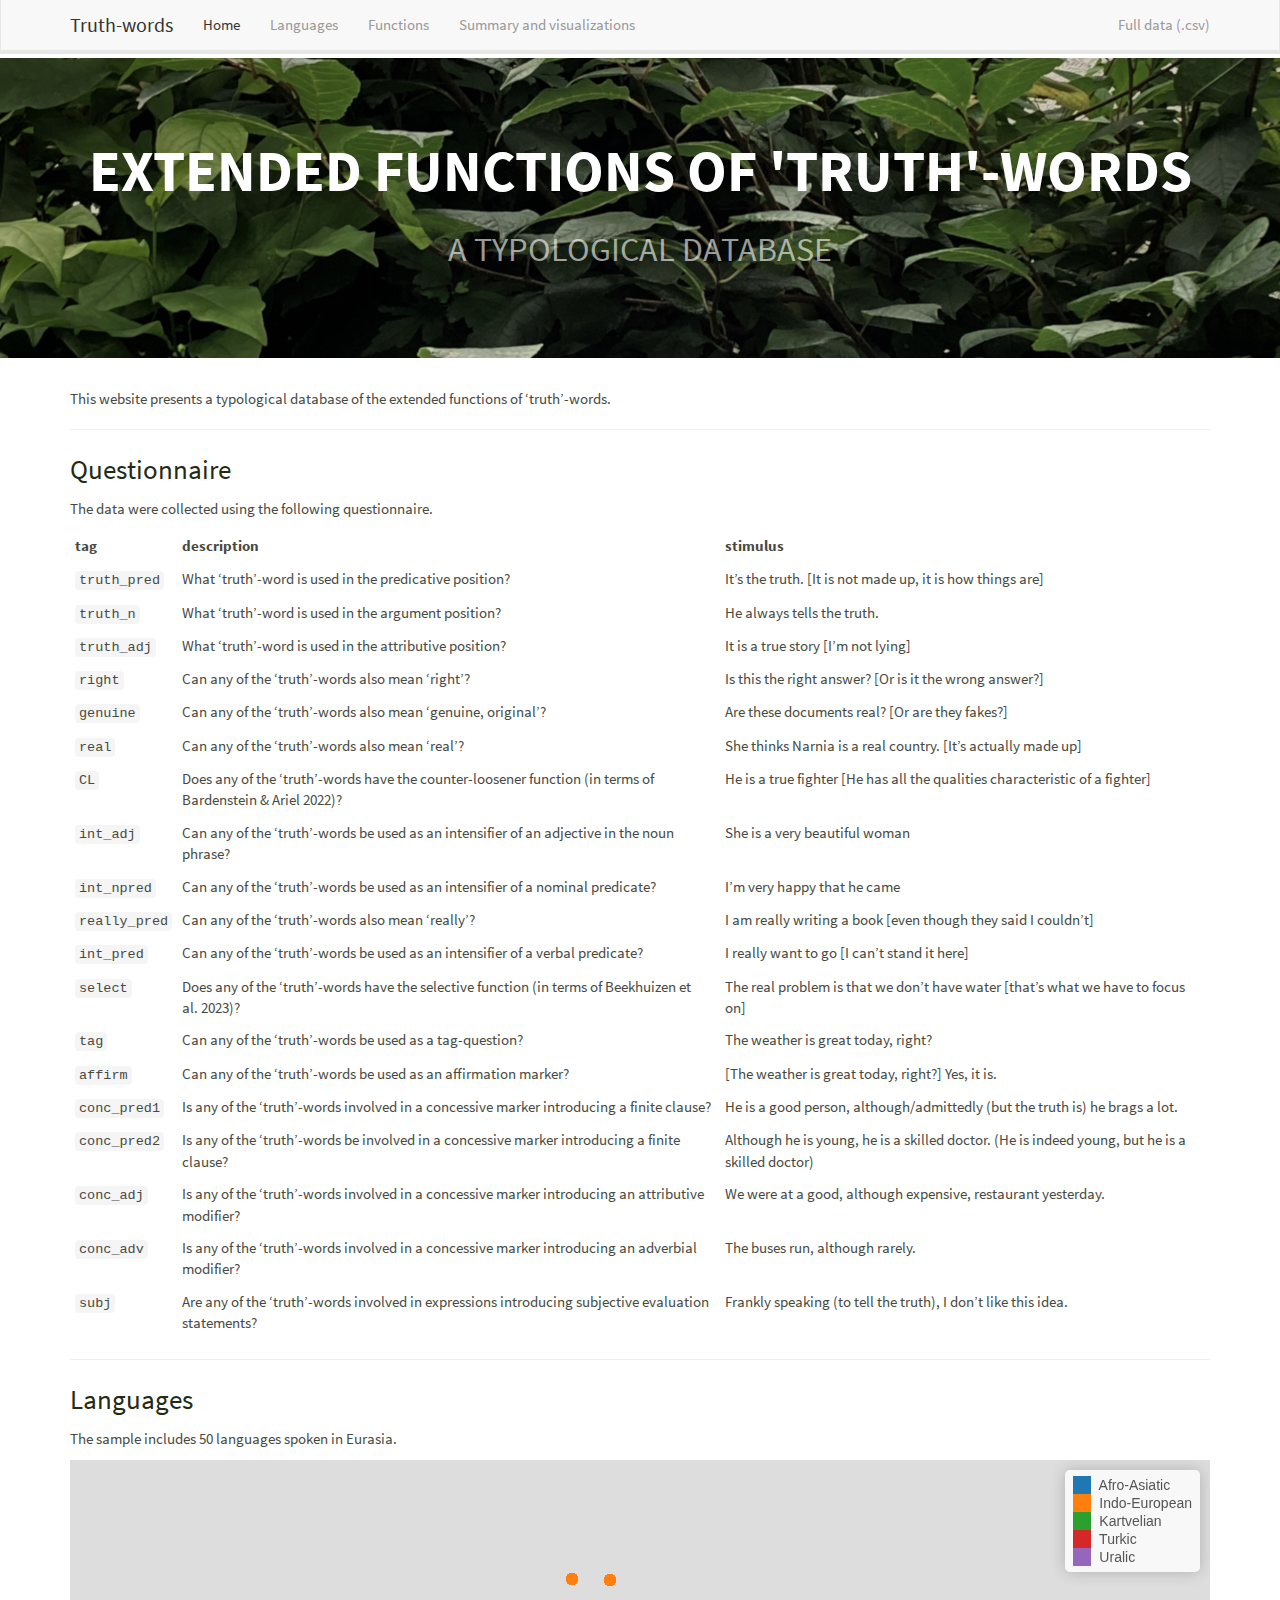
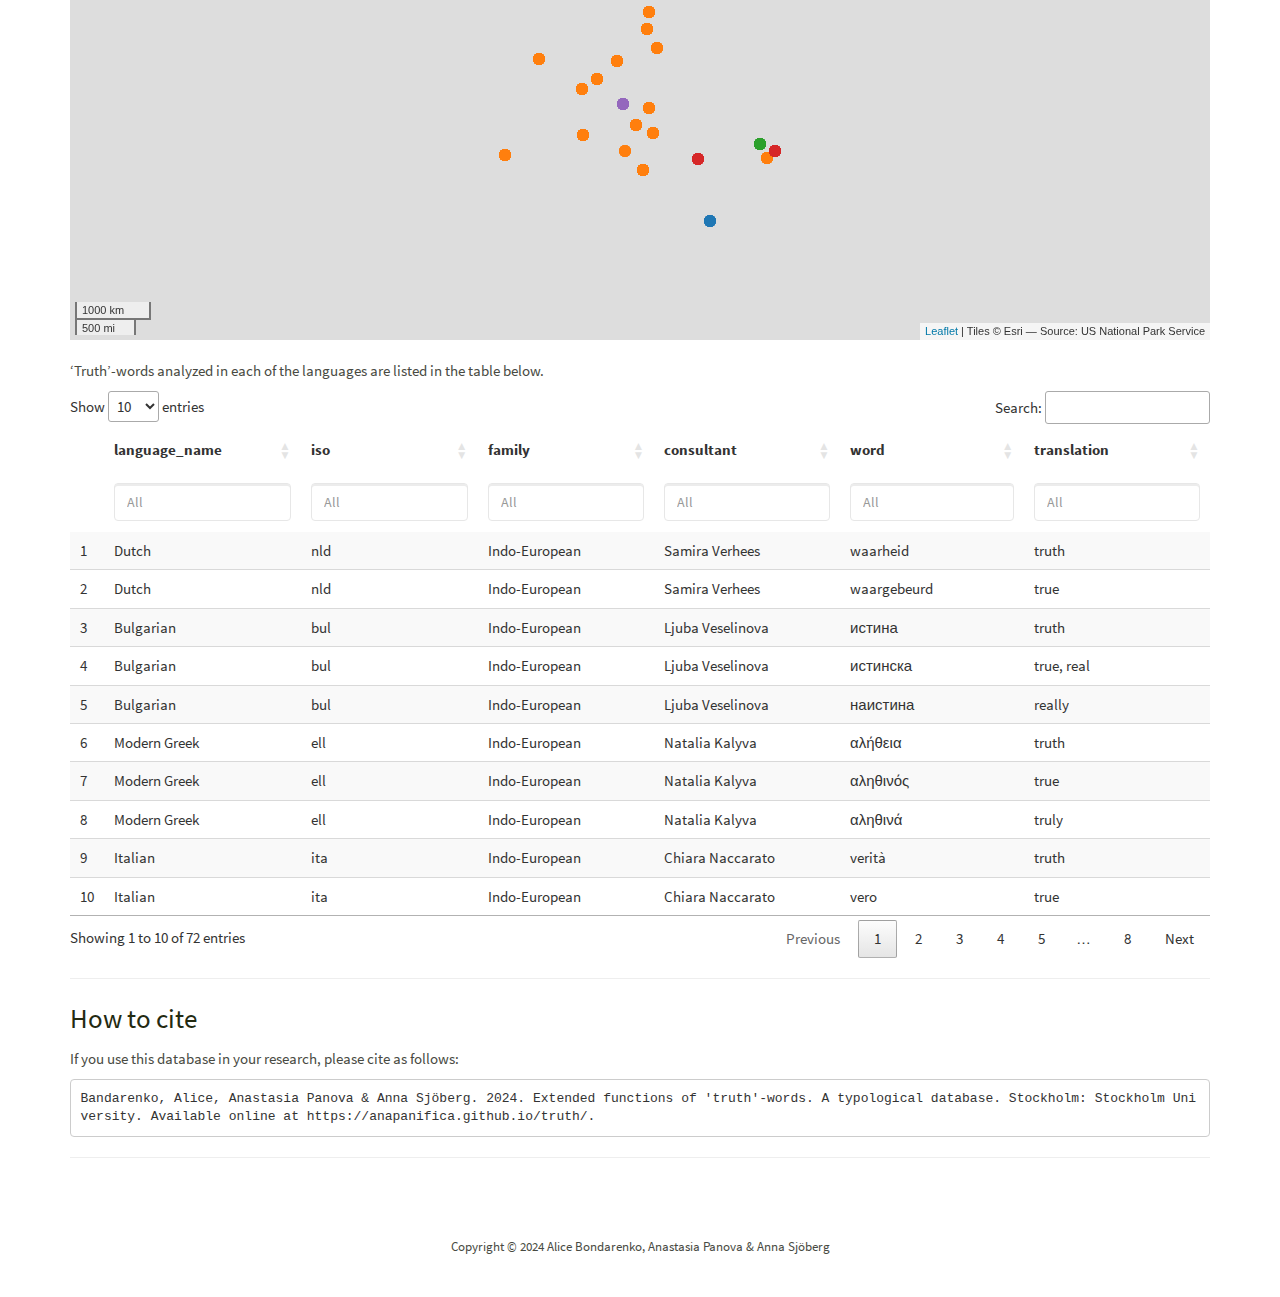
==== commit 54db8f0f: "new languages" ====
--- a/docs/index.html
+++ b/docs/index.html
@@ -456,11 +456,11 @@
 <h2>Languages</h2>
 <p>The sample includes 50 languages spoken in Eurasia.</p>
 <div id="htmlwidget-244aaddf2639520a3f5a" style="width:100%;height:480px;" class="leaflet html-widget"></div>
-<script type="application/json" data-for="htmlwidget-244aaddf2639520a3f5a">{"x":{"options":{"crs":{"crsClass":"L.CRS.EPSG3857","code":null,"proj4def":null,"projectedBounds":null,"options":{}},"zoomControl":false},"calls":[{"method":"addTiles","args":["Esri.WorldPhysical",null,null,{"minZoom":0,"maxZoom":18,"tileSize":256,"subdomains":"abc","errorTileUrl":"","tms":false,"noWrap":false,"zoomOffset":0,"zoomReverse":false,"opacity":1,"zIndex":1,"detectRetina":false}]},{"method":"addProviderTiles","args":["Esri.WorldPhysical",null,"Esri.WorldPhysical",{"errorTileUrl":"","noWrap":false,"opacity":1,"detectRetina":false}]},{"method":"addCircleMarkers","args":[[52,52,52,52,52,52,52,52,52,52,43.3646,43.3646,43.3646,43.3646,43.3646,43.3646,43.3646,43.3646,43.3646,43.3646,38.36,38.36,38.36,38.36,38.36,38.36,38.36,38.36,38.36,38.36,38.36,38.36,38.36,38.36,38.36,38.36,38.36,43.0464,43.0464,43.0464,43.0464,43.0464,43.0464,43.0464,43.0464,43.0464,43.0464,43.0464,43.0464,43.0464,43.0464,43.0464,40.4414,40.4414,40.4414,40.4414,40.4414,40.4414,40.4414,40.4414,40.4414,40.4414,40.4414,40.4414,40.4414,40.4414,40.4414,44.3238,44.3238,44.3238,44.3238,44.3238,44.3238,44.3238,44.3238,44.3238,44.3238,44.3238,44.3238,44.3238,44.3238,55.1429,55.1429,55.1429,55.1429,55.1429,55.1429,55.1429,55.1429,55.1429,55.1429,55.1429,55.1429,55.1429,55.1429,41.850397,41.850397,41.850397,41.850397,41.850397,41.850397,41.850397,41.850397,41.850397,41.850397,41.850397,40,40,40,40,40,40,40,40,59.92,59.92,59.92,59.92,59.92,59.92,59.92,59.92,59.92,59.92,59.92,59.92,59.800634,59.800634,59.800634,59.800634,59.800634,59.800634,59.800634,59.800634,59.800634,59.800634,59.800634,59.800634,59.800634,59.800634,48.649,48.649,48.649,48.649,48.649,48.649,48.649,48.649,48.649,48.649,48.649,39.8667,39.8667,39.8667,39.8667,39.8667,39.8667,39.8667,39.8667,39.8667,46.9068585714,46.9068585714,46.9068585714,46.9068585714,46.9068585714,46.9068585714,46.9068585714,46.9068585714,46.9068585714],[5,5,5,5,5,5,5,5,5,5,25.047,25.047,25.047,25.047,25.047,25.047,25.047,25.047,25.047,25.047,23.13,23.13,23.13,23.13,23.13,23.13,23.13,23.13,23.13,23.13,23.13,23.13,23.13,23.13,23.13,23.13,23.13,12.6489,12.6489,12.6489,12.6489,12.6489,12.6489,12.6489,12.6489,12.6489,12.6489,12.6489,12.6489,12.6489,12.6489,12.6489,-1.11788,-1.11788,-1.11788,-1.11788,-1.11788,-1.11788,-1.11788,-1.11788,-1.11788,-1.11788,-1.11788,-1.11788,-1.11788,-1.11788,-1.11788,21.9192,21.9192,21.9192,21.9192,21.9192,21.9192,21.9192,21.9192,21.9192,21.9192,21.9192,21.9192,21.9192,21.9192,23.9601,23.9601,23.9601,23.9601,23.9601,23.9601,23.9601,23.9601,23.9601,23.9601,23.9601,23.9601,23.9601,23.9601,43.78613,43.78613,43.78613,43.78613,43.78613,43.78613,43.78613,43.78613,43.78613,43.78613,43.78613,45,45,45,45,45,45,45,45,10.71,10.71,10.71,10.71,10.71,10.71,10.71,10.71,10.71,10.71,10.71,10.71,17.389526,17.389526,17.389526,17.389526,17.389526,17.389526,17.389526,17.389526,17.389526,17.389526,17.389526,17.389526,17.389526,17.389526,12.4676,12.4676,12.4676,12.4676,12.4676,12.4676,12.4676,12.4676,12.4676,12.4676,12.4676,32.8667,32.8667,32.8667,32.8667,32.8667,32.8667,32.8667,32.8667,32.8667,19.6555271429,19.6555271429,19.6555271429,19.6555271429,19.6555271429,19.6555271429,19.6555271429,19.6555271429,19.6555271429],6,null,["","","","","","","","","","","","","","","","","","","","","","","","","","","","","","","","","","","","","","","","","","","","","","","","","","","","","","","","","","","","","","","","","","","","","","","","","","","","","","","","","","","","","","","","","","","","","","","","","","","","","","","","","","","","","","","","","","","","","","","","","","","","","","","","","","","","","","","","","","","","","","","","","","","","","","","","","","","","","","","","","","","","","","","","",""],{"interactive":true,"className":"","stroke":false,"color":"#03F","weight":1,"opacity":0.5,"fill":true,"fillColor":["#E41A1C","#E41A1C","#E41A1C","#E41A1C","#E41A1C","#E41A1C","#E41A1C","#E41A1C","#E41A1C","#E41A1C","#E41A1C","#E41A1C","#E41A1C","#E41A1C","#E41A1C","#E41A1C","#E41A1C","#E41A1C","#E41A1C","#E41A1C","#E41A1C","#E41A1C","#E41A1C","#E41A1C","#E41A1C","#E41A1C","#E41A1C","#E41A1C","#E41A1C","#E41A1C","#E41A1C","#E41A1C","#E41A1C","#E41A1C","#E41A1C","#E41A1C","#E41A1C","#E41A1C","#E41A1C","#E41A1C","#E41A1C","#E41A1C","#E41A1C","#E41A1C","#E41A1C","#E41A1C","#E41A1C","#E41A1C","#E41A1C","#E41A1C","#E41A1C","#E41A1C","#E41A1C","#E41A1C","#E41A1C","#E41A1C","#E41A1C","#E41A1C","#E41A1C","#E41A1C","#E41A1C","#E41A1C","#E41A1C","#E41A1C","#E41A1C","#E41A1C","#E41A1C","#E41A1C","#E41A1C","#E41A1C","#E41A1C","#E41A1C","#E41A1C","#E41A1C","#E41A1C","#E41A1C","#E41A1C","#E41A1C","#E41A1C","#E41A1C","#E41A1C","#E41A1C","#E41A1C","#E41A1C","#E41A1C","#E41A1C","#E41A1C","#E41A1C","#E41A1C","#E41A1C","#E41A1C","#E41A1C","#E41A1C","#E41A1C","#E41A1C","#377EB8","#377EB8","#377EB8","#377EB8","#377EB8","#377EB8","#377EB8","#377EB8","#377EB8","#377EB8","#377EB8","#E41A1C","#E41A1C","#E41A1C","#E41A1C","#E41A1C","#E41A1C","#E41A1C","#E41A1C","#E41A1C","#E41A1C","#E41A1C","#E41A1C","#E41A1C","#E41A1C","#E41A1C","#E41A1C","#E41A1C","#E41A1C","#E41A1C","#E41A1C","#E41A1C","#E41A1C","#E41A1C","#E41A1C","#E41A1C","#E41A1C","#E41A1C","#E41A1C","#E41A1C","#E41A1C","#E41A1C","#E41A1C","#E41A1C","#E41A1C","#E41A1C","#E41A1C","#E41A1C","#E41A1C","#E41A1C","#E41A1C","#E41A1C","#E41A1C","#E41A1C","#E41A1C","#E41A1C","#4DAF4A","#4DAF4A","#4DAF4A","#4DAF4A","#4DAF4A","#4DAF4A","#4DAF4A","#4DAF4A","#4DAF4A","#984EA3","#984EA3","#984EA3","#984EA3","#984EA3","#984EA3","#984EA3","#984EA3","#984EA3"],"fillOpacity":1},null,null,["<a href='https://glottolog.org/resource/languoid/id/dutc1256' target='_blank'>Dutch<\/a><br>","<a href='https://glottolog.org/resource/languoid/id/dutc1256' target='_blank'>Dutch<\/a><br>","<a href='https://glottolog.org/resource/languoid/id/dutc1256' target='_blank'>Dutch<\/a><br>","<a href='https://glottolog.org/resource/languoid/id/dutc1256' target='_blank'>Dutch<\/a><br>","<a href='https://glottolog.org/resource/languoid/id/dutc1256' target='_blank'>Dutch<\/a><br>","<a href='https://glottolog.org/resource/languoid/id/dutc1256' target='_blank'>Dutch<\/a><br>","<a href='https://glottolog.org/resource/languoid/id/dutc1256' target='_blank'>Dutch<\/a><br>","<a href='https://glottolog.org/resource/languoid/id/dutc1256' target='_blank'>Dutch<\/a><br>","<a href='https://glottolog.org/resource/languoid/id/dutc1256' target='_blank'>Dutch<\/a><br>","<a href='https://glottolog.org/resource/languoid/id/dutc1256' target='_blank'>Dutch<\/a><br>","<a href='https://glottolog.org/resource/languoid/id/bulg1262' target='_blank'>Bulgarian<\/a><br>","<a href='https://glottolog.org/resource/languoid/id/bulg1262' target='_blank'>Bulgarian<\/a><br>","<a href='https://glottolog.org/resource/languoid/id/bulg1262' target='_blank'>Bulgarian<\/a><br>","<a href='https://glottolog.org/resource/languoid/id/bulg1262' target='_blank'>Bulgarian<\/a><br>","<a href='https://glottolog.org/resource/languoid/id/bulg1262' target='_blank'>Bulgarian<\/a><br>","<a href='https://glottolog.org/resource/languoid/id/bulg1262' target='_blank'>Bulgarian<\/a><br>","<a href='https://glottolog.org/resource/languoid/id/bulg1262' target='_blank'>Bulgarian<\/a><br>","<a href='https://glottolog.org/resource/languoid/id/bulg1262' target='_blank'>Bulgarian<\/a><br>","<a href='https://glottolog.org/resource/languoid/id/bulg1262' target='_blank'>Bulgarian<\/a><br>","<a href='https://glottolog.org/resource/languoid/id/bulg1262' target='_blank'>Bulgarian<\/a><br>","<a href='https://glottolog.org/resource/languoid/id/mode1248' target='_blank'>Modern Greek<\/a><br>","<a href='https://glottolog.org/resource/languoid/id/mode1248' target='_blank'>Modern Greek<\/a><br>","<a href='https://glottolog.org/resource/languoid/id/mode1248' target='_blank'>Modern Greek<\/a><br>","<a href='https://glottolog.org/resource/languoid/id/mode1248' target='_blank'>Modern Greek<\/a><br>","<a href='https://glottolog.org/resource/languoid/id/mode1248' target='_blank'>Modern Greek<\/a><br>","<a href='https://glottolog.org/resource/languoid/id/mode1248' target='_blank'>Modern Greek<\/a><br>","<a href='https://glottolog.org/resource/languoid/id/mode1248' target='_blank'>Modern Greek<\/a><br>","<a href='https://glottolog.org/resource/languoid/id/mode1248' target='_blank'>Modern Greek<\/a><br>","<a href='https://glottolog.org/resource/languoid/id/mode1248' target='_blank'>Modern Greek<\/a><br>","<a href='https://glottolog.org/resource/languoid/id/mode1248' target='_blank'>Modern Greek<\/a><br>","<a href='https://glottolog.org/resource/languoid/id/mode1248' target='_blank'>Modern Greek<\/a><br>","<a href='https://glottolog.org/resource/languoid/id/mode1248' target='_blank'>Modern Greek<\/a><br>","<a href='https://glottolog.org/resource/languoid/id/mode1248' target='_blank'>Modern Greek<\/a><br>","<a href='https://glottolog.org/resource/languoid/id/mode1248' target='_blank'>Modern Greek<\/a><br>","<a href='https://glottolog.org/resource/languoid/id/mode1248' target='_blank'>Modern Greek<\/a><br>","<a href='https://glottolog.org/resource/languoid/id/mode1248' target='_blank'>Modern Greek<\/a><br>","<a href='https://glottolog.org/resource/languoid/id/mode1248' target='_blank'>Modern Greek<\/a><br>","<a href='https://glottolog.org/resource/languoid/id/ital1282' target='_blank'>Italian<\/a><br>","<a href='https://glottolog.org/resource/languoid/id/ital1282' target='_blank'>Italian<\/a><br>","<a href='https://glottolog.org/resource/languoid/id/ital1282' target='_blank'>Italian<\/a><br>","<a href='https://glottolog.org/resource/languoid/id/ital1282' target='_blank'>Italian<\/a><br>","<a href='https://glottolog.org/resource/languoid/id/ital1282' target='_blank'>Italian<\/a><br>","<a href='https://glottolog.org/resource/languoid/id/ital1282' target='_blank'>Italian<\/a><br>","<a href='https://glottolog.org/resource/languoid/id/ital1282' target='_blank'>Italian<\/a><br>","<a href='https://glottolog.org/resource/languoid/id/ital1282' target='_blank'>Italian<\/a><br>","<a href='https://glottolog.org/resource/languoid/id/ital1282' target='_blank'>Italian<\/a><br>","<a href='https://glottolog.org/resource/languoid/id/ital1282' target='_blank'>Italian<\/a><br>","<a href='https://glottolog.org/resource/languoid/id/ital1282' target='_blank'>Italian<\/a><br>","<a href='https://glottolog.org/resource/languoid/id/ital1282' target='_blank'>Italian<\/a><br>","<a href='https://glottolog.org/resource/languoid/id/ital1282' target='_blank'>Italian<\/a><br>","<a href='https://glottolog.org/resource/languoid/id/ital1282' target='_blank'>Italian<\/a><br>","<a href='https://glottolog.org/resource/languoid/id/ital1282' target='_blank'>Italian<\/a><br>","<a href='https://glottolog.org/resource/languoid/id/stan1288' target='_blank'>Spanish<\/a><br>","<a href='https://glottolog.org/resource/languoid/id/stan1288' target='_blank'>Spanish<\/a><br>","<a href='https://glottolog.org/resource/languoid/id/stan1288' target='_blank'>Spanish<\/a><br>","<a href='https://glottolog.org/resource/languoid/id/stan1288' target='_blank'>Spanish<\/a><br>","<a href='https://glottolog.org/resource/languoid/id/stan1288' target='_blank'>Spanish<\/a><br>","<a href='https://glottolog.org/resource/languoid/id/stan1288' target='_blank'>Spanish<\/a><br>","<a href='https://glottolog.org/resource/languoid/id/stan1288' target='_blank'>Spanish<\/a><br>","<a href='https://glottolog.org/resource/languoid/id/stan1288' target='_blank'>Spanish<\/a><br>","<a href='https://glottolog.org/resource/languoid/id/stan1288' target='_blank'>Spanish<\/a><br>","<a href='https://glottolog.org/resource/languoid/id/stan1288' target='_blank'>Spanish<\/a><br>","<a href='https://glottolog.org/resource/languoid/id/stan1288' target='_blank'>Spanish<\/a><br>","<a href='https://glottolog.org/resource/languoid/id/stan1288' target='_blank'>Spanish<\/a><br>","<a href='https://glottolog.org/resource/languoid/id/stan1288' target='_blank'>Spanish<\/a><br>","<a href='https://glottolog.org/resource/languoid/id/stan1288' target='_blank'>Spanish<\/a><br>","<a href='https://glottolog.org/resource/languoid/id/stan1288' target='_blank'>Spanish<\/a><br>","<a href='https://glottolog.org/resource/languoid/id/serb1264' target='_blank'>Serbian Standard<\/a><br>","<a href='https://glottolog.org/resource/languoid/id/serb1264' target='_blank'>Serbian Standard<\/a><br>","<a href='https://glottolog.org/resource/languoid/id/serb1264' target='_blank'>Serbian Standard<\/a><br>","<a href='https://glottolog.org/resource/languoid/id/serb1264' target='_blank'>Serbian Standard<\/a><br>","<a href='https://glottolog.org/resource/languoid/id/serb1264' target='_blank'>Serbian Standard<\/a><br>","<a href='https://glottolog.org/resource/languoid/id/serb1264' target='_blank'>Serbian Standard<\/a><br>","<a href='https://glottolog.org/resource/languoid/id/serb1264' target='_blank'>Serbian Standard<\/a><br>","<a href='https://glottolog.org/resource/languoid/id/serb1264' target='_blank'>Serbian Standard<\/a><br>","<a href='https://glottolog.org/resource/languoid/id/serb1264' target='_blank'>Serbian Standard<\/a><br>","<a href='https://glottolog.org/resource/languoid/id/serb1264' target='_blank'>Serbian Standard<\/a><br>","<a href='https://glottolog.org/resource/languoid/id/serb1264' target='_blank'>Serbian Standard<\/a><br>","<a href='https://glottolog.org/resource/languoid/id/serb1264' target='_blank'>Serbian Standard<\/a><br>","<a href='https://glottolog.org/resource/languoid/id/serb1264' target='_blank'>Serbian Standard<\/a><br>","<a href='https://glottolog.org/resource/languoid/id/serb1264' target='_blank'>Serbian Standard<\/a><br>","<a href='https://glottolog.org/resource/languoid/id/lith1251' target='_blank'>Lithuanian<\/a><br>","<a href='https://glottolog.org/resource/languoid/id/lith1251' target='_blank'>Lithuanian<\/a><br>","<a href='https://glottolog.org/resource/languoid/id/lith1251' target='_blank'>Lithuanian<\/a><br>","<a href='https://glottolog.org/resource/languoid/id/lith1251' target='_blank'>Lithuanian<\/a><br>","<a href='https://glottolog.org/resource/languoid/id/lith1251' target='_blank'>Lithuanian<\/a><br>","<a href='https://glottolog.org/resource/languoid/id/lith1251' target='_blank'>Lithuanian<\/a><br>","<a href='https://glottolog.org/resource/languoid/id/lith1251' target='_blank'>Lithuanian<\/a><br>","<a href='https://glottolog.org/resource/languoid/id/lith1251' target='_blank'>Lithuanian<\/a><br>","<a href='https://glottolog.org/resource/languoid/id/lith1251' target='_blank'>Lithuanian<\/a><br>","<a href='https://glottolog.org/resource/languoid/id/lith1251' target='_blank'>Lithuanian<\/a><br>","<a href='https://glottolog.org/resource/languoid/id/lith1251' target='_blank'>Lithuanian<\/a><br>","<a href='https://glottolog.org/resource/languoid/id/lith1251' target='_blank'>Lithuanian<\/a><br>","<a href='https://glottolog.org/resource/languoid/id/lith1251' target='_blank'>Lithuanian<\/a><br>","<a href='https://glottolog.org/resource/languoid/id/lith1251' target='_blank'>Lithuanian<\/a><br>","<a href='https://glottolog.org/resource/languoid/id/nucl1302' target='_blank'>Georgian<\/a><br>","<a href='https://glottolog.org/resource/languoid/id/nucl1302' target='_blank'>Georgian<\/a><br>","<a href='https://glottolog.org/resource/languoid/id/nucl1302' target='_blank'>Georgian<\/a><br>","<a href='https://glottolog.org/resource/languoid/id/nucl1302' target='_blank'>Georgian<\/a><br>","<a href='https://glottolog.org/resource/languoid/id/nucl1302' target='_blank'>Georgian<\/a><br>","<a href='https://glottolog.org/resource/languoid/id/nucl1302' target='_blank'>Georgian<\/a><br>","<a href='https://glottolog.org/resource/languoid/id/nucl1302' target='_blank'>Georgian<\/a><br>","<a href='https://glottolog.org/resource/languoid/id/nucl1302' target='_blank'>Georgian<\/a><br>","<a href='https://glottolog.org/resource/languoid/id/nucl1302' target='_blank'>Georgian<\/a><br>","<a href='https://glottolog.org/resource/languoid/id/nucl1302' target='_blank'>Georgian<\/a><br>","<a href='https://glottolog.org/resource/languoid/id/nucl1302' target='_blank'>Georgian<\/a><br>","<a href='https://glottolog.org/resource/languoid/id/nucl1235' target='_blank'>Eastern Armenian<\/a><br>","<a href='https://glottolog.org/resource/languoid/id/nucl1235' target='_blank'>Eastern Armenian<\/a><br>","<a href='https://glottolog.org/resource/languoid/id/nucl1235' target='_blank'>Eastern Armenian<\/a><br>","<a href='https://glottolog.org/resource/languoid/id/nucl1235' target='_blank'>Eastern Armenian<\/a><br>","<a href='https://glottolog.org/resource/languoid/id/nucl1235' target='_blank'>Eastern Armenian<\/a><br>","<a href='https://glottolog.org/resource/languoid/id/nucl1235' target='_blank'>Eastern Armenian<\/a><br>","<a href='https://glottolog.org/resource/languoid/id/nucl1235' target='_blank'>Eastern Armenian<\/a><br>","<a href='https://glottolog.org/resource/languoid/id/nucl1235' target='_blank'>Eastern Armenian<\/a><br>","<a href='https://glottolog.org/resource/languoid/id/norw1258' target='_blank'>Norwegian<\/a><br>","<a href='https://glottolog.org/resource/languoid/id/norw1258' target='_blank'>Norwegian<\/a><br>","<a href='https://glottolog.org/resource/languoid/id/norw1258' target='_blank'>Norwegian<\/a><br>","<a href='https://glottolog.org/resource/languoid/id/norw1258' target='_blank'>Norwegian<\/a><br>","<a href='https://glottolog.org/resource/languoid/id/norw1258' target='_blank'>Norwegian<\/a><br>","<a href='https://glottolog.org/resource/languoid/id/norw1258' target='_blank'>Norwegian<\/a><br>","<a href='https://glottolog.org/resource/languoid/id/norw1258' target='_blank'>Norwegian<\/a><br>","<a href='https://glottolog.org/resource/languoid/id/norw1258' target='_blank'>Norwegian<\/a><br>","<a href='https://glottolog.org/resource/languoid/id/norw1258' target='_blank'>Norwegian<\/a><br>","<a href='https://glottolog.org/resource/languoid/id/norw1258' target='_blank'>Norwegian<\/a><br>","<a href='https://glottolog.org/resource/languoid/id/norw1258' target='_blank'>Norwegian<\/a><br>","<a href='https://glottolog.org/resource/languoid/id/norw1258' target='_blank'>Norwegian<\/a><br>","<a href='https://glottolog.org/resource/languoid/id/swed1254' target='_blank'>Swedish<\/a><br>","<a href='https://glottolog.org/resource/languoid/id/swed1254' target='_blank'>Swedish<\/a><br>","<a href='https://glottolog.org/resource/languoid/id/swed1254' target='_blank'>Swedish<\/a><br>","<a href='https://glottolog.org/resource/languoid/id/swed1254' target='_blank'>Swedish<\/a><br>","<a href='https://glottolog.org/resource/languoid/id/swed1254' target='_blank'>Swedish<\/a><br>","<a href='https://glottolog.org/resource/languoid/id/swed1254' target='_blank'>Swedish<\/a><br>","<a href='https://glottolog.org/resource/languoid/id/swed1254' target='_blank'>Swedish<\/a><br>","<a href='https://glottolog.org/resource/languoid/id/swed1254' target='_blank'>Swedish<\/a><br>","<a href='https://glottolog.org/resource/languoid/id/swed1254' target='_blank'>Swedish<\/a><br>","<a href='https://glottolog.org/resource/languoid/id/swed1254' target='_blank'>Swedish<\/a><br>","<a href='https://glottolog.org/resource/languoid/id/swed1254' target='_blank'>Swedish<\/a><br>","<a href='https://glottolog.org/resource/languoid/id/swed1254' target='_blank'>Swedish<\/a><br>","<a href='https://glottolog.org/resource/languoid/id/swed1254' target='_blank'>Swedish<\/a><br>","<a href='https://glottolog.org/resource/languoid/id/swed1254' target='_blank'>Swedish<\/a><br>","<a href='https://glottolog.org/resource/languoid/id/stan1295' target='_blank'>German<\/a><br>","<a href='https://glottolog.org/resource/languoid/id/stan1295' target='_blank'>German<\/a><br>","<a href='https://glottolog.org/resource/languoid/id/stan1295' target='_blank'>German<\/a><br>","<a href='https://glottolog.org/resource/languoid/id/stan1295' target='_blank'>German<\/a><br>","<a href='https://glottolog.org/resource/languoid/id/stan1295' target='_blank'>German<\/a><br>","<a href='https://glottolog.org/resource/languoid/id/stan1295' target='_blank'>German<\/a><br>","<a href='https://glottolog.org/resource/languoid/id/stan1295' target='_blank'>German<\/a><br>","<a href='https://glottolog.org/resource/languoid/id/stan1295' target='_blank'>German<\/a><br>","<a href='https://glottolog.org/resource/languoid/id/stan1295' target='_blank'>German<\/a><br>","<a href='https://glottolog.org/resource/languoid/id/stan1295' target='_blank'>German<\/a><br>","<a href='https://glottolog.org/resource/languoid/id/stan1295' target='_blank'>German<\/a><br>","<a href='https://glottolog.org/resource/languoid/id/nucl1301' target='_blank'>Turkish<\/a><br>","<a href='https://glottolog.org/resource/languoid/id/nucl1301' target='_blank'>Turkish<\/a><br>","<a href='https://glottolog.org/resource/languoid/id/nucl1301' target='_blank'>Turkish<\/a><br>","<a href='https://glottolog.org/resource/languoid/id/nucl1301' target='_blank'>Turkish<\/a><br>","<a href='https://glottolog.org/resource/languoid/id/nucl1301' target='_blank'>Turkish<\/a><br>","<a href='https://glottolog.org/resource/languoid/id/nucl1301' target='_blank'>Turkish<\/a><br>","<a href='https://glottolog.org/resource/languoid/id/nucl1301' target='_blank'>Turkish<\/a><br>","<a href='https://glottolog.org/resource/languoid/id/nucl1301' target='_blank'>Turkish<\/a><br>","<a href='https://glottolog.org/resource/languoid/id/nucl1301' target='_blank'>Turkish<\/a><br>","<a href='https://glottolog.org/resource/languoid/id/hung1274' target='_blank'>Hungarian<\/a><br>","<a href='https://glottolog.org/resource/languoid/id/hung1274' target='_blank'>Hungarian<\/a><br>","<a href='https://glottolog.org/resource/languoid/id/hung1274' target='_blank'>Hungarian<\/a><br>","<a href='https://glottolog.org/resource/languoid/id/hung1274' target='_blank'>Hungarian<\/a><br>","<a href='https://glottolog.org/resource/languoid/id/hung1274' target='_blank'>Hungarian<\/a><br>","<a href='https://glottolog.org/resource/languoid/id/hung1274' target='_blank'>Hungarian<\/a><br>","<a href='https://glottolog.org/resource/languoid/id/hung1274' target='_blank'>Hungarian<\/a><br>","<a href='https://glottolog.org/resource/languoid/id/hung1274' target='_blank'>Hungarian<\/a><br>","<a href='https://glottolog.org/resource/languoid/id/hung1274' target='_blank'>Hungarian<\/a><br>"],null,["Dutch","Dutch","Dutch","Dutch","Dutch","Dutch","Dutch","Dutch","Dutch","Dutch","Bulgarian","Bulgarian","Bulgarian","Bulgarian","Bulgarian","Bulgarian","Bulgarian","Bulgarian","Bulgarian","Bulgarian","Modern Greek","Modern Greek","Modern Greek","Modern Greek","Modern Greek","Modern Greek","Modern Greek","Modern Greek","Modern Greek","Modern Greek","Modern Greek","Modern Greek","Modern Greek","Modern Greek","Modern Greek","Modern Greek","Modern Greek","Italian","Italian","Italian","Italian","Italian","Italian","Italian","Italian","Italian","Italian","Italian","Italian","Italian","Italian","Italian","Spanish","Spanish","Spanish","Spanish","Spanish","Spanish","Spanish","Spanish","Spanish","Spanish","Spanish","Spanish","Spanish","Spanish","Spanish","Serbian","Serbian","Serbian","Serbian","Serbian","Serbian","Serbian","Serbian","Serbian","Serbian","Serbian","Serbian","Serbian","Serbian","Lithuanian","Lithuanian","Lithuanian","Lithuanian","Lithuanian","Lithuanian","Lithuanian","Lithuanian","Lithuanian","Lithuanian","Lithuanian","Lithuanian","Lithuanian","Lithuanian","Georgian","Georgian","Georgian","Georgian","Georgian","Georgian","Georgian","Georgian","Georgian","Georgian","Georgian","Armenian","Armenian","Armenian","Armenian","Armenian","Armenian","Armenian","Armenian","Norwegian","Norwegian","Norwegian","Norwegian","Norwegian","Norwegian","Norwegian","Norwegian","Norwegian","Norwegian","Norwegian","Norwegian","Swedish","Swedish","Swedish","Swedish","Swedish","Swedish","Swedish","Swedish","Swedish","Swedish","Swedish","Swedish","Swedish","Swedish","German","German","German","German","German","German","German","German","German","German","German","Turkish","Turkish","Turkish","Turkish","Turkish","Turkish","Turkish","Turkish","Turkish","Hungarian","Hungarian","Hungarian","Hungarian","Hungarian","Hungarian","Hungarian","Hungarian","Hungarian"],{"interactive":false,"permanent":false,"direction":"right","opacity":1,"offset":[7.5,0],"textsize":"10px","textOnly":true,"style":{"font-size":"15px","font-family":"sans-serif"},"className":"","sticky":true},null]},{"method":"addScaleBar","args":[{"maxWidth":100,"metric":true,"imperial":true,"updateWhenIdle":true,"position":"bottomleft"}]},{"method":"addLegend","args":[{"colors":["#E41A1C","#377EB8","#4DAF4A","#984EA3"],"labels":["Indo-European","Kartvelian","Turkic","Uralic"],"na_color":null,"na_label":"NA","opacity":1,"position":"topright","type":"factor","title":null,"extra":null,"layerId":null,"className":"info legend","group":null}]}],"limits":{"lat":[38.36,59.92],"lng":[-1.11788,45]}},"evals":[],"jsHooks":[]}</script>
+<script type="application/json" data-for="htmlwidget-244aaddf2639520a3f5a">{"x":{"options":{"crs":{"crsClass":"L.CRS.EPSG3857","code":null,"proj4def":null,"projectedBounds":null,"options":{}},"zoomControl":false},"calls":[{"method":"addTiles","args":["Esri.WorldPhysical",null,null,{"minZoom":0,"maxZoom":18,"tileSize":256,"subdomains":"abc","errorTileUrl":"","tms":false,"noWrap":false,"zoomOffset":0,"zoomReverse":false,"opacity":1,"zIndex":1,"detectRetina":false}]},{"method":"addProviderTiles","args":["Esri.WorldPhysical",null,"Esri.WorldPhysical",{"errorTileUrl":"","noWrap":false,"opacity":1,"detectRetina":false}]},{"method":"addCircleMarkers","args":[[52,52,52,52,52,52,52,52,52,52,43.3646,43.3646,43.3646,43.3646,43.3646,43.3646,43.3646,43.3646,43.3646,43.3646,38.36,38.36,38.36,38.36,38.36,38.36,38.36,38.36,38.36,38.36,38.36,38.36,38.36,38.36,38.36,38.36,38.36,43.0464,43.0464,43.0464,43.0464,43.0464,43.0464,43.0464,43.0464,43.0464,43.0464,43.0464,43.0464,43.0464,43.0464,43.0464,40.4414,40.4414,40.4414,40.4414,40.4414,40.4414,40.4414,40.4414,40.4414,40.4414,40.4414,40.4414,40.4414,40.4414,40.4414,44.3238,44.3238,44.3238,44.3238,44.3238,44.3238,44.3238,44.3238,44.3238,44.3238,44.3238,44.3238,44.3238,44.3238,55.1429,55.1429,55.1429,55.1429,55.1429,55.1429,55.1429,55.1429,55.1429,55.1429,55.1429,55.1429,55.1429,55.1429,41.850397,41.850397,41.850397,41.850397,41.850397,41.850397,41.850397,41.850397,41.850397,41.850397,41.850397,40,40,40,40,40,40,40,40,59.92,59.92,59.92,59.92,59.92,59.92,59.92,59.92,59.92,59.92,59.92,59.92,59.800634,59.800634,59.800634,59.800634,59.800634,59.800634,59.800634,59.800634,59.800634,59.800634,59.800634,59.800634,59.800634,59.800634,48.649,48.649,48.649,48.649,48.649,48.649,48.649,48.649,48.649,48.649,48.649,39.8667,39.8667,39.8667,39.8667,39.8667,39.8667,39.8667,39.8667,39.8667,46.9068585714,46.9068585714,46.9068585714,46.9068585714,46.9068585714,46.9068585714,46.9068585714,46.9068585714,46.9068585714,51.8439,51.8439,51.8439,51.8439,51.8439,51.8439,51.8439,51.8439,51.8439,51.8439,51.8439,51.8439,53.2307,53.2307,53.2307,53.2307,53.2307,53.2307,53.2307,53.2307,40.97768,40.97768,40.97768,40.97768,40.97768,40.97768,40.97768,40.97768,40.97768,40.97768,40.97768,40.97768,40.97768,41,41,41,41,46.3913,46.3913,46.3913,46.3913,46.3913,46.3913,46.3913,46.3913,46.3913,46.3913,49.873398,49.873398,49.873398,49.873398,49.873398,49.873398,49.873398,49.873398,49.873398,49.873398,49.873398,49.873398,49.873398,49.873398,31.1056,31.1056,31.1056,31.1056,31.1056,31.1056,56.826108,56.826108,56.826108,56.826108,56.826108,56.826108,56.826108,56.826108,56.826108,56.826108,56.826108,56.826108],[5,5,5,5,5,5,5,5,5,5,25.047,25.047,25.047,25.047,25.047,25.047,25.047,25.047,25.047,25.047,23.13,23.13,23.13,23.13,23.13,23.13,23.13,23.13,23.13,23.13,23.13,23.13,23.13,23.13,23.13,23.13,23.13,12.6489,12.6489,12.6489,12.6489,12.6489,12.6489,12.6489,12.6489,12.6489,12.6489,12.6489,12.6489,12.6489,12.6489,12.6489,-1.11788,-1.11788,-1.11788,-1.11788,-1.11788,-1.11788,-1.11788,-1.11788,-1.11788,-1.11788,-1.11788,-1.11788,-1.11788,-1.11788,-1.11788,21.9192,21.9192,21.9192,21.9192,21.9192,21.9192,21.9192,21.9192,21.9192,21.9192,21.9192,21.9192,21.9192,21.9192,23.9601,23.9601,23.9601,23.9601,23.9601,23.9601,23.9601,23.9601,23.9601,23.9601,23.9601,23.9601,23.9601,23.9601,43.78613,43.78613,43.78613,43.78613,43.78613,43.78613,43.78613,43.78613,43.78613,43.78613,43.78613,45,45,45,45,45,45,45,45,10.71,10.71,10.71,10.71,10.71,10.71,10.71,10.71,10.71,10.71,10.71,10.71,17.389526,17.389526,17.389526,17.389526,17.389526,17.389526,17.389526,17.389526,17.389526,17.389526,17.389526,17.389526,17.389526,17.389526,12.4676,12.4676,12.4676,12.4676,12.4676,12.4676,12.4676,12.4676,12.4676,12.4676,12.4676,32.8667,32.8667,32.8667,32.8667,32.8667,32.8667,32.8667,32.8667,32.8667,19.6555271429,19.6555271429,19.6555271429,19.6555271429,19.6555271429,19.6555271429,19.6555271429,19.6555271429,19.6555271429,18.6255,18.6255,18.6255,18.6255,18.6255,18.6255,18.6255,18.6255,18.6255,18.6255,18.6255,18.6255,25.6038,25.6038,25.6038,25.6038,25.6038,25.6038,25.6038,25.6038,46.4737,46.4737,46.4737,46.4737,46.4737,46.4737,46.4737,46.4737,46.4737,46.4737,46.4737,46.4737,46.4737,20,20,20,20,24.2256,24.2256,24.2256,24.2256,24.2256,24.2256,24.2256,24.2256,24.2256,24.2256,15.10437,15.10437,15.10437,15.10437,15.10437,15.10437,15.10437,15.10437,15.10437,15.10437,15.10437,15.10437,15.10437,15.10437,35.0179,35.0179,35.0179,35.0179,35.0179,35.0179,24.309118,24.309118,24.309118,24.309118,24.309118,24.309118,24.309118,24.309118,24.309118,24.309118,24.309118,24.309118],6,null,["","","","","","","","","","","","","","","","","","","","","","","","","","","","","","","","","","","","","","","","","","","","","","","","","","","","","","","","","","","","","","","","","","","","","","","","","","","","","","","","","","","","","","","","","","","","","","","","","","","","","","","","","","","","","","","","","","","","","","","","","","","","","","","","","","","","","","","","","","","","","","","","","","","","","","","","","","","","","","","","","","","","","","","","","","","","","","","","","","","","","","","","","","","","","","","","","","","","","","","","","","","","","","","","","","","","","","","","","","","","","","","","","","","","","","","","","","","","","","","","","","","","","","","",""],{"interactive":true,"className":"","stroke":false,"color":"#03F","weight":1,"opacity":0.5,"fill":true,"fillColor":["#FF7F0E","#FF7F0E","#FF7F0E","#FF7F0E","#FF7F0E","#FF7F0E","#FF7F0E","#FF7F0E","#FF7F0E","#FF7F0E","#FF7F0E","#FF7F0E","#FF7F0E","#FF7F0E","#FF7F0E","#FF7F0E","#FF7F0E","#FF7F0E","#FF7F0E","#FF7F0E","#FF7F0E","#FF7F0E","#FF7F0E","#FF7F0E","#FF7F0E","#FF7F0E","#FF7F0E","#FF7F0E","#FF7F0E","#FF7F0E","#FF7F0E","#FF7F0E","#FF7F0E","#FF7F0E","#FF7F0E","#FF7F0E","#FF7F0E","#FF7F0E","#FF7F0E","#FF7F0E","#FF7F0E","#FF7F0E","#FF7F0E","#FF7F0E","#FF7F0E","#FF7F0E","#FF7F0E","#FF7F0E","#FF7F0E","#FF7F0E","#FF7F0E","#FF7F0E","#FF7F0E","#FF7F0E","#FF7F0E","#FF7F0E","#FF7F0E","#FF7F0E","#FF7F0E","#FF7F0E","#FF7F0E","#FF7F0E","#FF7F0E","#FF7F0E","#FF7F0E","#FF7F0E","#FF7F0E","#FF7F0E","#FF7F0E","#FF7F0E","#FF7F0E","#FF7F0E","#FF7F0E","#FF7F0E","#FF7F0E","#FF7F0E","#FF7F0E","#FF7F0E","#FF7F0E","#FF7F0E","#FF7F0E","#FF7F0E","#FF7F0E","#FF7F0E","#FF7F0E","#FF7F0E","#FF7F0E","#FF7F0E","#FF7F0E","#FF7F0E","#FF7F0E","#FF7F0E","#FF7F0E","#FF7F0E","#FF7F0E","#2CA02C","#2CA02C","#2CA02C","#2CA02C","#2CA02C","#2CA02C","#2CA02C","#2CA02C","#2CA02C","#2CA02C","#2CA02C","#FF7F0E","#FF7F0E","#FF7F0E","#FF7F0E","#FF7F0E","#FF7F0E","#FF7F0E","#FF7F0E","#FF7F0E","#FF7F0E","#FF7F0E","#FF7F0E","#FF7F0E","#FF7F0E","#FF7F0E","#FF7F0E","#FF7F0E","#FF7F0E","#FF7F0E","#FF7F0E","#FF7F0E","#FF7F0E","#FF7F0E","#FF7F0E","#FF7F0E","#FF7F0E","#FF7F0E","#FF7F0E","#FF7F0E","#FF7F0E","#FF7F0E","#FF7F0E","#FF7F0E","#FF7F0E","#FF7F0E","#FF7F0E","#FF7F0E","#FF7F0E","#FF7F0E","#FF7F0E","#FF7F0E","#FF7F0E","#FF7F0E","#FF7F0E","#FF7F0E","#D62728","#D62728","#D62728","#D62728","#D62728","#D62728","#D62728","#D62728","#D62728","#9467BD","#9467BD","#9467BD","#9467BD","#9467BD","#9467BD","#9467BD","#9467BD","#9467BD","#FF7F0E","#FF7F0E","#FF7F0E","#FF7F0E","#FF7F0E","#FF7F0E","#FF7F0E","#FF7F0E","#FF7F0E","#FF7F0E","#FF7F0E","#FF7F0E","#FF7F0E","#FF7F0E","#FF7F0E","#FF7F0E","#FF7F0E","#FF7F0E","#FF7F0E","#FF7F0E","#D62728","#D62728","#D62728","#D62728","#D62728","#D62728","#D62728","#D62728","#D62728","#D62728","#D62728","#D62728","#D62728","#FF7F0E","#FF7F0E","#FF7F0E","#FF7F0E","#FF7F0E","#FF7F0E","#FF7F0E","#FF7F0E","#FF7F0E","#FF7F0E","#FF7F0E","#FF7F0E","#FF7F0E","#FF7F0E","#FF7F0E","#FF7F0E","#FF7F0E","#FF7F0E","#FF7F0E","#FF7F0E","#FF7F0E","#FF7F0E","#FF7F0E","#FF7F0E","#FF7F0E","#FF7F0E","#FF7F0E","#FF7F0E","#1F77B4","#1F77B4","#1F77B4","#1F77B4","#1F77B4","#1F77B4","#FF7F0E","#FF7F0E","#FF7F0E","#FF7F0E","#FF7F0E","#FF7F0E","#FF7F0E","#FF7F0E","#FF7F0E","#FF7F0E","#FF7F0E","#FF7F0E"],"fillOpacity":1},null,null,["<a href='https://glottolog.org/resource/languoid/id/dutc1256' target='_blank'>Dutch<\/a><br>","<a href='https://glottolog.org/resource/languoid/id/dutc1256' target='_blank'>Dutch<\/a><br>","<a href='https://glottolog.org/resource/languoid/id/dutc1256' target='_blank'>Dutch<\/a><br>","<a href='https://glottolog.org/resource/languoid/id/dutc1256' target='_blank'>Dutch<\/a><br>","<a href='https://glottolog.org/resource/languoid/id/dutc1256' target='_blank'>Dutch<\/a><br>","<a href='https://glottolog.org/resource/languoid/id/dutc1256' target='_blank'>Dutch<\/a><br>","<a href='https://glottolog.org/resource/languoid/id/dutc1256' target='_blank'>Dutch<\/a><br>","<a href='https://glottolog.org/resource/languoid/id/dutc1256' target='_blank'>Dutch<\/a><br>","<a href='https://glottolog.org/resource/languoid/id/dutc1256' target='_blank'>Dutch<\/a><br>","<a href='https://glottolog.org/resource/languoid/id/dutc1256' target='_blank'>Dutch<\/a><br>","<a href='https://glottolog.org/resource/languoid/id/bulg1262' target='_blank'>Bulgarian<\/a><br>","<a href='https://glottolog.org/resource/languoid/id/bulg1262' target='_blank'>Bulgarian<\/a><br>","<a href='https://glottolog.org/resource/languoid/id/bulg1262' target='_blank'>Bulgarian<\/a><br>","<a href='https://glottolog.org/resource/languoid/id/bulg1262' target='_blank'>Bulgarian<\/a><br>","<a href='https://glottolog.org/resource/languoid/id/bulg1262' target='_blank'>Bulgarian<\/a><br>","<a href='https://glottolog.org/resource/languoid/id/bulg1262' target='_blank'>Bulgarian<\/a><br>","<a href='https://glottolog.org/resource/languoid/id/bulg1262' target='_blank'>Bulgarian<\/a><br>","<a href='https://glottolog.org/resource/languoid/id/bulg1262' target='_blank'>Bulgarian<\/a><br>","<a href='https://glottolog.org/resource/languoid/id/bulg1262' target='_blank'>Bulgarian<\/a><br>","<a href='https://glottolog.org/resource/languoid/id/bulg1262' target='_blank'>Bulgarian<\/a><br>","<a href='https://glottolog.org/resource/languoid/id/mode1248' target='_blank'>Modern Greek<\/a><br>","<a href='https://glottolog.org/resource/languoid/id/mode1248' target='_blank'>Modern Greek<\/a><br>","<a href='https://glottolog.org/resource/languoid/id/mode1248' target='_blank'>Modern Greek<\/a><br>","<a href='https://glottolog.org/resource/languoid/id/mode1248' target='_blank'>Modern Greek<\/a><br>","<a href='https://glottolog.org/resource/languoid/id/mode1248' target='_blank'>Modern Greek<\/a><br>","<a href='https://glottolog.org/resource/languoid/id/mode1248' target='_blank'>Modern Greek<\/a><br>","<a href='https://glottolog.org/resource/languoid/id/mode1248' target='_blank'>Modern Greek<\/a><br>","<a href='https://glottolog.org/resource/languoid/id/mode1248' target='_blank'>Modern Greek<\/a><br>","<a href='https://glottolog.org/resource/languoid/id/mode1248' target='_blank'>Modern Greek<\/a><br>","<a href='https://glottolog.org/resource/languoid/id/mode1248' target='_blank'>Modern Greek<\/a><br>","<a href='https://glottolog.org/resource/languoid/id/mode1248' target='_blank'>Modern Greek<\/a><br>","<a href='https://glottolog.org/resource/languoid/id/mode1248' target='_blank'>Modern Greek<\/a><br>","<a href='https://glottolog.org/resource/languoid/id/mode1248' target='_blank'>Modern Greek<\/a><br>","<a href='https://glottolog.org/resource/languoid/id/mode1248' target='_blank'>Modern Greek<\/a><br>","<a href='https://glottolog.org/resource/languoid/id/mode1248' target='_blank'>Modern Greek<\/a><br>","<a href='https://glottolog.org/resource/languoid/id/mode1248' target='_blank'>Modern Greek<\/a><br>","<a href='https://glottolog.org/resource/languoid/id/mode1248' target='_blank'>Modern Greek<\/a><br>","<a href='https://glottolog.org/resource/languoid/id/ital1282' target='_blank'>Italian<\/a><br>","<a href='https://glottolog.org/resource/languoid/id/ital1282' target='_blank'>Italian<\/a><br>","<a href='https://glottolog.org/resource/languoid/id/ital1282' target='_blank'>Italian<\/a><br>","<a href='https://glottolog.org/resource/languoid/id/ital1282' target='_blank'>Italian<\/a><br>","<a href='https://glottolog.org/resource/languoid/id/ital1282' target='_blank'>Italian<\/a><br>","<a href='https://glottolog.org/resource/languoid/id/ital1282' target='_blank'>Italian<\/a><br>","<a href='https://glottolog.org/resource/languoid/id/ital1282' target='_blank'>Italian<\/a><br>","<a href='https://glottolog.org/resource/languoid/id/ital1282' target='_blank'>Italian<\/a><br>","<a href='https://glottolog.org/resource/languoid/id/ital1282' target='_blank'>Italian<\/a><br>","<a href='https://glottolog.org/resource/languoid/id/ital1282' target='_blank'>Italian<\/a><br>","<a href='https://glottolog.org/resource/languoid/id/ital1282' target='_blank'>Italian<\/a><br>","<a href='https://glottolog.org/resource/languoid/id/ital1282' target='_blank'>Italian<\/a><br>","<a href='https://glottolog.org/resource/languoid/id/ital1282' target='_blank'>Italian<\/a><br>","<a href='https://glottolog.org/resource/languoid/id/ital1282' target='_blank'>Italian<\/a><br>","<a href='https://glottolog.org/resource/languoid/id/ital1282' target='_blank'>Italian<\/a><br>","<a href='https://glottolog.org/resource/languoid/id/stan1288' target='_blank'>Spanish<\/a><br>","<a href='https://glottolog.org/resource/languoid/id/stan1288' target='_blank'>Spanish<\/a><br>","<a href='https://glottolog.org/resource/languoid/id/stan1288' target='_blank'>Spanish<\/a><br>","<a href='https://glottolog.org/resource/languoid/id/stan1288' target='_blank'>Spanish<\/a><br>","<a href='https://glottolog.org/resource/languoid/id/stan1288' target='_blank'>Spanish<\/a><br>","<a href='https://glottolog.org/resource/languoid/id/stan1288' target='_blank'>Spanish<\/a><br>","<a href='https://glottolog.org/resource/languoid/id/stan1288' target='_blank'>Spanish<\/a><br>","<a href='https://glottolog.org/resource/languoid/id/stan1288' target='_blank'>Spanish<\/a><br>","<a href='https://glottolog.org/resource/languoid/id/stan1288' target='_blank'>Spanish<\/a><br>","<a href='https://glottolog.org/resource/languoid/id/stan1288' target='_blank'>Spanish<\/a><br>","<a href='https://glottolog.org/resource/languoid/id/stan1288' target='_blank'>Spanish<\/a><br>","<a href='https://glottolog.org/resource/languoid/id/stan1288' target='_blank'>Spanish<\/a><br>","<a href='https://glottolog.org/resource/languoid/id/stan1288' target='_blank'>Spanish<\/a><br>","<a href='https://glottolog.org/resource/languoid/id/stan1288' target='_blank'>Spanish<\/a><br>","<a href='https://glottolog.org/resource/languoid/id/stan1288' target='_blank'>Spanish<\/a><br>","<a href='https://glottolog.org/resource/languoid/id/serb1264' target='_blank'>Serbian Standard<\/a><br>","<a href='https://glottolog.org/resource/languoid/id/serb1264' target='_blank'>Serbian Standard<\/a><br>","<a href='https://glottolog.org/resource/languoid/id/serb1264' target='_blank'>Serbian Standard<\/a><br>","<a href='https://glottolog.org/resource/languoid/id/serb1264' target='_blank'>Serbian Standard<\/a><br>","<a href='https://glottolog.org/resource/languoid/id/serb1264' target='_blank'>Serbian Standard<\/a><br>","<a href='https://glottolog.org/resource/languoid/id/serb1264' target='_blank'>Serbian Standard<\/a><br>","<a href='https://glottolog.org/resource/languoid/id/serb1264' target='_blank'>Serbian Standard<\/a><br>","<a href='https://glottolog.org/resource/languoid/id/serb1264' target='_blank'>Serbian Standard<\/a><br>","<a href='https://glottolog.org/resource/languoid/id/serb1264' target='_blank'>Serbian Standard<\/a><br>","<a href='https://glottolog.org/resource/languoid/id/serb1264' target='_blank'>Serbian Standard<\/a><br>","<a href='https://glottolog.org/resource/languoid/id/serb1264' target='_blank'>Serbian Standard<\/a><br>","<a href='https://glottolog.org/resource/languoid/id/serb1264' target='_blank'>Serbian Standard<\/a><br>","<a href='https://glottolog.org/resource/languoid/id/serb1264' target='_blank'>Serbian Standard<\/a><br>","<a href='https://glottolog.org/resource/languoid/id/serb1264' target='_blank'>Serbian Standard<\/a><br>","<a href='https://glottolog.org/resource/languoid/id/lith1251' target='_blank'>Lithuanian<\/a><br>","<a href='https://glottolog.org/resource/languoid/id/lith1251' target='_blank'>Lithuanian<\/a><br>","<a href='https://glottolog.org/resource/languoid/id/lith1251' target='_blank'>Lithuanian<\/a><br>","<a href='https://glottolog.org/resource/languoid/id/lith1251' target='_blank'>Lithuanian<\/a><br>","<a href='https://glottolog.org/resource/languoid/id/lith1251' target='_blank'>Lithuanian<\/a><br>","<a href='https://glottolog.org/resource/languoid/id/lith1251' target='_blank'>Lithuanian<\/a><br>","<a href='https://glottolog.org/resource/languoid/id/lith1251' target='_blank'>Lithuanian<\/a><br>","<a href='https://glottolog.org/resource/languoid/id/lith1251' target='_blank'>Lithuanian<\/a><br>","<a href='https://glottolog.org/resource/languoid/id/lith1251' target='_blank'>Lithuanian<\/a><br>","<a href='https://glottolog.org/resource/languoid/id/lith1251' target='_blank'>Lithuanian<\/a><br>","<a href='https://glottolog.org/resource/languoid/id/lith1251' target='_blank'>Lithuanian<\/a><br>","<a href='https://glottolog.org/resource/languoid/id/lith1251' target='_blank'>Lithuanian<\/a><br>","<a href='https://glottolog.org/resource/languoid/id/lith1251' target='_blank'>Lithuanian<\/a><br>","<a href='https://glottolog.org/resource/languoid/id/lith1251' target='_blank'>Lithuanian<\/a><br>","<a href='https://glottolog.org/resource/languoid/id/nucl1302' target='_blank'>Georgian<\/a><br>","<a href='https://glottolog.org/resource/languoid/id/nucl1302' target='_blank'>Georgian<\/a><br>","<a href='https://glottolog.org/resource/languoid/id/nucl1302' target='_blank'>Georgian<\/a><br>","<a href='https://glottolog.org/resource/languoid/id/nucl1302' target='_blank'>Georgian<\/a><br>","<a href='https://glottolog.org/resource/languoid/id/nucl1302' target='_blank'>Georgian<\/a><br>","<a href='https://glottolog.org/resource/languoid/id/nucl1302' target='_blank'>Georgian<\/a><br>","<a href='https://glottolog.org/resource/languoid/id/nucl1302' target='_blank'>Georgian<\/a><br>","<a href='https://glottolog.org/resource/languoid/id/nucl1302' target='_blank'>Georgian<\/a><br>","<a href='https://glottolog.org/resource/languoid/id/nucl1302' target='_blank'>Georgian<\/a><br>","<a href='https://glottolog.org/resource/languoid/id/nucl1302' target='_blank'>Georgian<\/a><br>","<a href='https://glottolog.org/resource/languoid/id/nucl1302' target='_blank'>Georgian<\/a><br>","<a href='https://glottolog.org/resource/languoid/id/nucl1235' target='_blank'>Eastern Armenian<\/a><br>","<a href='https://glottolog.org/resource/languoid/id/nucl1235' target='_blank'>Eastern Armenian<\/a><br>","<a href='https://glottolog.org/resource/languoid/id/nucl1235' target='_blank'>Eastern Armenian<\/a><br>","<a href='https://glottolog.org/resource/languoid/id/nucl1235' target='_blank'>Eastern Armenian<\/a><br>","<a href='https://glottolog.org/resource/languoid/id/nucl1235' target='_blank'>Eastern Armenian<\/a><br>","<a href='https://glottolog.org/resource/languoid/id/nucl1235' target='_blank'>Eastern Armenian<\/a><br>","<a href='https://glottolog.org/resource/languoid/id/nucl1235' target='_blank'>Eastern Armenian<\/a><br>","<a href='https://glottolog.org/resource/languoid/id/nucl1235' target='_blank'>Eastern Armenian<\/a><br>","<a href='https://glottolog.org/resource/languoid/id/norw1258' target='_blank'>Norwegian<\/a><br>","<a href='https://glottolog.org/resource/languoid/id/norw1258' target='_blank'>Norwegian<\/a><br>","<a href='https://glottolog.org/resource/languoid/id/norw1258' target='_blank'>Norwegian<\/a><br>","<a href='https://glottolog.org/resource/languoid/id/norw1258' target='_blank'>Norwegian<\/a><br>","<a href='https://glottolog.org/resource/languoid/id/norw1258' target='_blank'>Norwegian<\/a><br>","<a href='https://glottolog.org/resource/languoid/id/norw1258' target='_blank'>Norwegian<\/a><br>","<a href='https://glottolog.org/resource/languoid/id/norw1258' target='_blank'>Norwegian<\/a><br>","<a href='https://glottolog.org/resource/languoid/id/norw1258' target='_blank'>Norwegian<\/a><br>","<a href='https://glottolog.org/resource/languoid/id/norw1258' target='_blank'>Norwegian<\/a><br>","<a href='https://glottolog.org/resource/languoid/id/norw1258' target='_blank'>Norwegian<\/a><br>","<a href='https://glottolog.org/resource/languoid/id/norw1258' target='_blank'>Norwegian<\/a><br>","<a href='https://glottolog.org/resource/languoid/id/norw1258' target='_blank'>Norwegian<\/a><br>","<a href='https://glottolog.org/resource/languoid/id/swed1254' target='_blank'>Swedish<\/a><br>","<a href='https://glottolog.org/resource/languoid/id/swed1254' target='_blank'>Swedish<\/a><br>","<a href='https://glottolog.org/resource/languoid/id/swed1254' target='_blank'>Swedish<\/a><br>","<a href='https://glottolog.org/resource/languoid/id/swed1254' target='_blank'>Swedish<\/a><br>","<a href='https://glottolog.org/resource/languoid/id/swed1254' target='_blank'>Swedish<\/a><br>","<a href='https://glottolog.org/resource/languoid/id/swed1254' target='_blank'>Swedish<\/a><br>","<a href='https://glottolog.org/resource/languoid/id/swed1254' target='_blank'>Swedish<\/a><br>","<a href='https://glottolog.org/resource/languoid/id/swed1254' target='_blank'>Swedish<\/a><br>","<a href='https://glottolog.org/resource/languoid/id/swed1254' target='_blank'>Swedish<\/a><br>","<a href='https://glottolog.org/resource/languoid/id/swed1254' target='_blank'>Swedish<\/a><br>","<a href='https://glottolog.org/resource/languoid/id/swed1254' target='_blank'>Swedish<\/a><br>","<a href='https://glottolog.org/resource/languoid/id/swed1254' target='_blank'>Swedish<\/a><br>","<a href='https://glottolog.org/resource/languoid/id/swed1254' target='_blank'>Swedish<\/a><br>","<a href='https://glottolog.org/resource/languoid/id/swed1254' target='_blank'>Swedish<\/a><br>","<a href='https://glottolog.org/resource/languoid/id/stan1295' target='_blank'>German<\/a><br>","<a href='https://glottolog.org/resource/languoid/id/stan1295' target='_blank'>German<\/a><br>","<a href='https://glottolog.org/resource/languoid/id/stan1295' target='_blank'>German<\/a><br>","<a href='https://glottolog.org/resource/languoid/id/stan1295' target='_blank'>German<\/a><br>","<a href='https://glottolog.org/resource/languoid/id/stan1295' target='_blank'>German<\/a><br>","<a href='https://glottolog.org/resource/languoid/id/stan1295' target='_blank'>German<\/a><br>","<a href='https://glottolog.org/resource/languoid/id/stan1295' target='_blank'>German<\/a><br>","<a href='https://glottolog.org/resource/languoid/id/stan1295' target='_blank'>German<\/a><br>","<a href='https://glottolog.org/resource/languoid/id/stan1295' target='_blank'>German<\/a><br>","<a href='https://glottolog.org/resource/languoid/id/stan1295' target='_blank'>German<\/a><br>","<a href='https://glottolog.org/resource/languoid/id/stan1295' target='_blank'>German<\/a><br>","<a href='https://glottolog.org/resource/languoid/id/nucl1301' target='_blank'>Turkish<\/a><br>","<a href='https://glottolog.org/resource/languoid/id/nucl1301' target='_blank'>Turkish<\/a><br>","<a href='https://glottolog.org/resource/languoid/id/nucl1301' target='_blank'>Turkish<\/a><br>","<a href='https://glottolog.org/resource/languoid/id/nucl1301' target='_blank'>Turkish<\/a><br>","<a href='https://glottolog.org/resource/languoid/id/nucl1301' target='_blank'>Turkish<\/a><br>","<a href='https://glottolog.org/resource/languoid/id/nucl1301' target='_blank'>Turkish<\/a><br>","<a href='https://glottolog.org/resource/languoid/id/nucl1301' target='_blank'>Turkish<\/a><br>","<a href='https://glottolog.org/resource/languoid/id/nucl1301' target='_blank'>Turkish<\/a><br>","<a href='https://glottolog.org/resource/languoid/id/nucl1301' target='_blank'>Turkish<\/a><br>","<a href='https://glottolog.org/resource/languoid/id/hung1274' target='_blank'>Hungarian<\/a><br>","<a href='https://glottolog.org/resource/languoid/id/hung1274' target='_blank'>Hungarian<\/a><br>","<a href='https://glottolog.org/resource/languoid/id/hung1274' target='_blank'>Hungarian<\/a><br>","<a href='https://glottolog.org/resource/languoid/id/hung1274' target='_blank'>Hungarian<\/a><br>","<a href='https://glottolog.org/resource/languoid/id/hung1274' target='_blank'>Hungarian<\/a><br>","<a href='https://glottolog.org/resource/languoid/id/hung1274' target='_blank'>Hungarian<\/a><br>","<a href='https://glottolog.org/resource/languoid/id/hung1274' target='_blank'>Hungarian<\/a><br>","<a href='https://glottolog.org/resource/languoid/id/hung1274' target='_blank'>Hungarian<\/a><br>","<a href='https://glottolog.org/resource/languoid/id/hung1274' target='_blank'>Hungarian<\/a><br>","<a href='https://glottolog.org/resource/languoid/id/poli1260' target='_blank'>Polish<\/a><br>","<a href='https://glottolog.org/resource/languoid/id/poli1260' target='_blank'>Polish<\/a><br>","<a href='https://glottolog.org/resource/languoid/id/poli1260' target='_blank'>Polish<\/a><br>","<a href='https://glottolog.org/resource/languoid/id/poli1260' target='_blank'>Polish<\/a><br>","<a href='https://glottolog.org/resource/languoid/id/poli1260' target='_blank'>Polish<\/a><br>","<a href='https://glottolog.org/resource/languoid/id/poli1260' target='_blank'>Polish<\/a><br>","<a href='https://glottolog.org/resource/languoid/id/poli1260' target='_blank'>Polish<\/a><br>","<a href='https://glottolog.org/resource/languoid/id/poli1260' target='_blank'>Polish<\/a><br>","<a href='https://glottolog.org/resource/languoid/id/poli1260' target='_blank'>Polish<\/a><br>","<a href='https://glottolog.org/resource/languoid/id/poli1260' target='_blank'>Polish<\/a><br>","<a href='https://glottolog.org/resource/languoid/id/poli1260' target='_blank'>Polish<\/a><br>","<a href='https://glottolog.org/resource/languoid/id/poli1260' target='_blank'>Polish<\/a><br>","<a href='https://glottolog.org/resource/languoid/id/bela1254' target='_blank'>Belarusian<\/a><br>","<a href='https://glottolog.org/resource/languoid/id/bela1254' target='_blank'>Belarusian<\/a><br>","<a href='https://glottolog.org/resource/languoid/id/bela1254' target='_blank'>Belarusian<\/a><br>","<a href='https://glottolog.org/resource/languoid/id/bela1254' target='_blank'>Belarusian<\/a><br>","<a href='https://glottolog.org/resource/languoid/id/bela1254' target='_blank'>Belarusian<\/a><br>","<a href='https://glottolog.org/resource/languoid/id/bela1254' target='_blank'>Belarusian<\/a><br>","<a href='https://glottolog.org/resource/languoid/id/bela1254' target='_blank'>Belarusian<\/a><br>","<a href='https://glottolog.org/resource/languoid/id/bela1254' target='_blank'>Belarusian<\/a><br>","<a href='https://glottolog.org/resource/languoid/id/nort2697' target='_blank'>North Azerbaijani<\/a><br>","<a href='https://glottolog.org/resource/languoid/id/nort2697' target='_blank'>North Azerbaijani<\/a><br>","<a href='https://glottolog.org/resource/languoid/id/nort2697' target='_blank'>North Azerbaijani<\/a><br>","<a href='https://glottolog.org/resource/languoid/id/nort2697' target='_blank'>North Azerbaijani<\/a><br>","<a href='https://glottolog.org/resource/languoid/id/nort2697' target='_blank'>North Azerbaijani<\/a><br>","<a href='https://glottolog.org/resource/languoid/id/nort2697' target='_blank'>North Azerbaijani<\/a><br>","<a href='https://glottolog.org/resource/languoid/id/nort2697' target='_blank'>North Azerbaijani<\/a><br>","<a href='https://glottolog.org/resource/languoid/id/nort2697' target='_blank'>North Azerbaijani<\/a><br>","<a href='https://glottolog.org/resource/languoid/id/nort2697' target='_blank'>North Azerbaijani<\/a><br>","<a href='https://glottolog.org/resource/languoid/id/nort2697' target='_blank'>North Azerbaijani<\/a><br>","<a href='https://glottolog.org/resource/languoid/id/nort2697' target='_blank'>North Azerbaijani<\/a><br>","<a href='https://glottolog.org/resource/languoid/id/nort2697' target='_blank'>North Azerbaijani<\/a><br>","<a href='https://glottolog.org/resource/languoid/id/nort2697' target='_blank'>North Azerbaijani<\/a><br>","<a href='https://glottolog.org/resource/languoid/id/tosk1239' target='_blank'>Northern Tosk Albanian<\/a><br>","<a href='https://glottolog.org/resource/languoid/id/tosk1239' target='_blank'>Northern Tosk Albanian<\/a><br>","<a href='https://glottolog.org/resource/languoid/id/tosk1239' target='_blank'>Northern Tosk Albanian<\/a><br>","<a href='https://glottolog.org/resource/languoid/id/tosk1239' target='_blank'>Northern Tosk Albanian<\/a><br>","<a href='https://glottolog.org/resource/languoid/id/roma1327' target='_blank'>Romanian<\/a><br>","<a href='https://glottolog.org/resource/languoid/id/roma1327' target='_blank'>Romanian<\/a><br>","<a href='https://glottolog.org/resource/languoid/id/roma1327' target='_blank'>Romanian<\/a><br>","<a href='https://glottolog.org/resource/languoid/id/roma1327' target='_blank'>Romanian<\/a><br>","<a href='https://glottolog.org/resource/languoid/id/roma1327' target='_blank'>Romanian<\/a><br>","<a href='https://glottolog.org/resource/languoid/id/roma1327' target='_blank'>Romanian<\/a><br>","<a href='https://glottolog.org/resource/languoid/id/roma1327' target='_blank'>Romanian<\/a><br>","<a href='https://glottolog.org/resource/languoid/id/roma1327' target='_blank'>Romanian<\/a><br>","<a href='https://glottolog.org/resource/languoid/id/roma1327' target='_blank'>Romanian<\/a><br>","<a href='https://glottolog.org/resource/languoid/id/roma1327' target='_blank'>Romanian<\/a><br>","<a href='https://glottolog.org/resource/languoid/id/czec1258' target='_blank'>Czech<\/a><br>","<a href='https://glottolog.org/resource/languoid/id/czec1258' target='_blank'>Czech<\/a><br>","<a href='https://glottolog.org/resource/languoid/id/czec1258' target='_blank'>Czech<\/a><br>","<a href='https://glottolog.org/resource/languoid/id/czec1258' target='_blank'>Czech<\/a><br>","<a href='https://glottolog.org/resource/languoid/id/czec1258' target='_blank'>Czech<\/a><br>","<a href='https://glottolog.org/resource/languoid/id/czec1258' target='_blank'>Czech<\/a><br>","<a href='https://glottolog.org/resource/languoid/id/czec1258' target='_blank'>Czech<\/a><br>","<a href='https://glottolog.org/resource/languoid/id/czec1258' target='_blank'>Czech<\/a><br>","<a href='https://glottolog.org/resource/languoid/id/czec1258' target='_blank'>Czech<\/a><br>","<a href='https://glottolog.org/resource/languoid/id/czec1258' target='_blank'>Czech<\/a><br>","<a href='https://glottolog.org/resource/languoid/id/czec1258' target='_blank'>Czech<\/a><br>","<a href='https://glottolog.org/resource/languoid/id/czec1258' target='_blank'>Czech<\/a><br>","<a href='https://glottolog.org/resource/languoid/id/czec1258' target='_blank'>Czech<\/a><br>","<a href='https://glottolog.org/resource/languoid/id/czec1258' target='_blank'>Czech<\/a><br>","<a href='https://glottolog.org/resource/languoid/id/hebr1245' target='_blank'>Modern Hebrew<\/a><br>","<a href='https://glottolog.org/resource/languoid/id/hebr1245' target='_blank'>Modern Hebrew<\/a><br>","<a href='https://glottolog.org/resource/languoid/id/hebr1245' target='_blank'>Modern Hebrew<\/a><br>","<a href='https://glottolog.org/resource/languoid/id/hebr1245' target='_blank'>Modern Hebrew<\/a><br>","<a href='https://glottolog.org/resource/languoid/id/hebr1245' target='_blank'>Modern Hebrew<\/a><br>","<a href='https://glottolog.org/resource/languoid/id/hebr1245' target='_blank'>Modern Hebrew<\/a><br>","<a href='https://glottolog.org/resource/languoid/id/latv1249' target='_blank'>Latvian<\/a><br>","<a href='https://glottolog.org/resource/languoid/id/latv1249' target='_blank'>Latvian<\/a><br>","<a href='https://glottolog.org/resource/languoid/id/latv1249' target='_blank'>Latvian<\/a><br>","<a href='https://glottolog.org/resource/languoid/id/latv1249' target='_blank'>Latvian<\/a><br>","<a href='https://glottolog.org/resource/languoid/id/latv1249' target='_blank'>Latvian<\/a><br>","<a href='https://glottolog.org/resource/languoid/id/latv1249' target='_blank'>Latvian<\/a><br>","<a href='https://glottolog.org/resource/languoid/id/latv1249' target='_blank'>Latvian<\/a><br>","<a href='https://glottolog.org/resource/languoid/id/latv1249' target='_blank'>Latvian<\/a><br>","<a href='https://glottolog.org/resource/languoid/id/latv1249' target='_blank'>Latvian<\/a><br>","<a href='https://glottolog.org/resource/languoid/id/latv1249' target='_blank'>Latvian<\/a><br>","<a href='https://glottolog.org/resource/languoid/id/latv1249' target='_blank'>Latvian<\/a><br>","<a href='https://glottolog.org/resource/languoid/id/latv1249' target='_blank'>Latvian<\/a><br>"],null,["Dutch","Dutch","Dutch","Dutch","Dutch","Dutch","Dutch","Dutch","Dutch","Dutch","Bulgarian","Bulgarian","Bulgarian","Bulgarian","Bulgarian","Bulgarian","Bulgarian","Bulgarian","Bulgarian","Bulgarian","Modern Greek","Modern Greek","Modern Greek","Modern Greek","Modern Greek","Modern Greek","Modern Greek","Modern Greek","Modern Greek","Modern Greek","Modern Greek","Modern Greek","Modern Greek","Modern Greek","Modern Greek","Modern Greek","Modern Greek","Italian","Italian","Italian","Italian","Italian","Italian","Italian","Italian","Italian","Italian","Italian","Italian","Italian","Italian","Italian","Spanish","Spanish","Spanish","Spanish","Spanish","Spanish","Spanish","Spanish","Spanish","Spanish","Spanish","Spanish","Spanish","Spanish","Spanish","Serbian","Serbian","Serbian","Serbian","Serbian","Serbian","Serbian","Serbian","Serbian","Serbian","Serbian","Serbian","Serbian","Serbian","Lithuanian","Lithuanian","Lithuanian","Lithuanian","Lithuanian","Lithuanian","Lithuanian","Lithuanian","Lithuanian","Lithuanian","Lithuanian","Lithuanian","Lithuanian","Lithuanian","Georgian","Georgian","Georgian","Georgian","Georgian","Georgian","Georgian","Georgian","Georgian","Georgian","Georgian","Armenian","Armenian","Armenian","Armenian","Armenian","Armenian","Armenian","Armenian","Norwegian","Norwegian","Norwegian","Norwegian","Norwegian","Norwegian","Norwegian","Norwegian","Norwegian","Norwegian","Norwegian","Norwegian","Swedish","Swedish","Swedish","Swedish","Swedish","Swedish","Swedish","Swedish","Swedish","Swedish","Swedish","Swedish","Swedish","Swedish","German","German","German","German","German","German","German","German","German","German","German","Turkish","Turkish","Turkish","Turkish","Turkish","Turkish","Turkish","Turkish","Turkish","Hungarian","Hungarian","Hungarian","Hungarian","Hungarian","Hungarian","Hungarian","Hungarian","Hungarian","Polish","Polish","Polish","Polish","Polish","Polish","Polish","Polish","Polish","Polish","Polish","Polish","Belarusian","Belarusian","Belarusian","Belarusian","Belarusian","Belarusian","Belarusian","Belarusian","Azerbaijani","Azerbaijani","Azerbaijani","Azerbaijani","Azerbaijani","Azerbaijani","Azerbaijani","Azerbaijani","Azerbaijani","Azerbaijani","Azerbaijani","Azerbaijani","Azerbaijani","Albanian","Albanian","Albanian","Albanian","Romanian","Romanian","Romanian","Romanian","Romanian","Romanian","Romanian","Romanian","Romanian","Romanian","Czech","Czech","Czech","Czech","Czech","Czech","Czech","Czech","Czech","Czech","Czech","Czech","Czech","Czech","Modern Hebrew","Modern Hebrew","Modern Hebrew","Modern Hebrew","Modern Hebrew","Modern Hebrew","Latvian","Latvian","Latvian","Latvian","Latvian","Latvian","Latvian","Latvian","Latvian","Latvian","Latvian","Latvian"],{"interactive":false,"permanent":false,"direction":"right","opacity":1,"offset":[7.5,0],"textsize":"10px","textOnly":true,"style":{"font-size":"15px","font-family":"sans-serif"},"className":"","sticky":true},null]},{"method":"addScaleBar","args":[{"maxWidth":100,"metric":true,"imperial":true,"updateWhenIdle":true,"position":"bottomleft"}]},{"method":"addLegend","args":[{"colors":["#1F77B4","#FF7F0E","#2CA02C","#D62728","#9467BD"],"labels":["Afro-Asiatic","Indo-European","Kartvelian","Turkic","Uralic"],"na_color":null,"na_label":"NA","opacity":1,"position":"topright","type":"factor","title":null,"extra":null,"layerId":null,"className":"info legend","group":null}]}],"limits":{"lat":[31.1056,59.92],"lng":[-1.11788,46.4737]}},"evals":[],"jsHooks":[]}</script>
 <p>‘Truth’-words analyzed in each of the languages are listed in the
 table below.</p>
 <div id="htmlwidget-6f66dca5431bfb50b4e6" style="width:100%;height:auto;" class="datatables html-widget"></div>
-<script type="application/json" data-for="htmlwidget-6f66dca5431bfb50b4e6">{"x":{"filter":"top","vertical":false,"filterHTML":"<tr>\n  <td><\/td>\n  <td data-type=\"character\" style=\"vertical-align: top;\">\n    <div class=\"form-group has-feedback\" style=\"margin-bottom: auto;\">\n      <input type=\"search\" placeholder=\"All\" class=\"form-control\" style=\"width: 100%;\"/>\n      <span class=\"glyphicon glyphicon-remove-circle form-control-feedback\"><\/span>\n    <\/div>\n  <\/td>\n  <td data-type=\"character\" style=\"vertical-align: top;\">\n    <div class=\"form-group has-feedback\" style=\"margin-bottom: auto;\">\n      <input type=\"search\" placeholder=\"All\" class=\"form-control\" style=\"width: 100%;\"/>\n      <span class=\"glyphicon glyphicon-remove-circle form-control-feedback\"><\/span>\n    <\/div>\n  <\/td>\n  <td data-type=\"character\" style=\"vertical-align: top;\">\n    <div class=\"form-group has-feedback\" style=\"margin-bottom: auto;\">\n      <input type=\"search\" placeholder=\"All\" class=\"form-control\" style=\"width: 100%;\"/>\n      <span class=\"glyphicon glyphicon-remove-circle form-control-feedback\"><\/span>\n    <\/div>\n  <\/td>\n  <td data-type=\"character\" style=\"vertical-align: top;\">\n    <div class=\"form-group has-feedback\" style=\"margin-bottom: auto;\">\n      <input type=\"search\" placeholder=\"All\" class=\"form-control\" style=\"width: 100%;\"/>\n      <span class=\"glyphicon glyphicon-remove-circle form-control-feedback\"><\/span>\n    <\/div>\n  <\/td>\n  <td data-type=\"character\" style=\"vertical-align: top;\">\n    <div class=\"form-group has-feedback\" style=\"margin-bottom: auto;\">\n      <input type=\"search\" placeholder=\"All\" class=\"form-control\" style=\"width: 100%;\"/>\n      <span class=\"glyphicon glyphicon-remove-circle form-control-feedback\"><\/span>\n    <\/div>\n  <\/td>\n  <td data-type=\"character\" style=\"vertical-align: top;\">\n    <div class=\"form-group has-feedback\" style=\"margin-bottom: auto;\">\n      <input type=\"search\" placeholder=\"All\" class=\"form-control\" style=\"width: 100%;\"/>\n      <span class=\"glyphicon glyphicon-remove-circle form-control-feedback\"><\/span>\n    <\/div>\n  <\/td>\n<\/tr>","data":[["1","2","3","4","5","6","7","8","9","10","11","12","13","14","15","16","17","18","19","20","21","22","23","24","25","26","27","28","29","30","31","32","33","34","35","36","37","38","39","40","41","42","43","44","45"],["Dutch","Dutch","Bulgarian","Bulgarian","Bulgarian","Modern Greek","Modern Greek","Modern Greek","Italian","Italian","Italian","Italian","Spanish","Spanish","Spanish","Spanish","Serbian","Serbian","Serbian","Serbian","Lithuanian","Lithuanian","Lithuanian","Lithuanian","Georgian","Georgian","Georgian","Georgian","Armenian","Armenian","Norwegian","Norwegian","Norwegian","Swedish","Swedish","German","German","Turkish","Turkish","Turkish","Turkish","Hungarian","Hungarian","Hungarian","Hungarian"],["nld","nld","bul","bul","bul","ell","ell","ell","ita","ita","ita","ita","spa","spa","spa","spa","srp","srp","srp","srp","lit","lit","lit","lit","kat","kat","kat","kat","hye","hye","nor","nor","nor","swe","swe","deu","deu","tur","tur","tur","tur","hun","hun","hun","hun"],["Indo-European","Indo-European","Indo-European","Indo-European","Indo-European","Indo-European","Indo-European","Indo-European","Indo-European","Indo-European","Indo-European","Indo-European","Indo-European","Indo-European","Indo-European","Indo-European","Indo-European","Indo-European","Indo-European","Indo-European","Indo-European","Indo-European","Indo-European","Indo-European","Kartvelian","Kartvelian","Kartvelian","Kartvelian","Indo-European","Indo-European","Indo-European","Indo-European","Indo-European","Indo-European","Indo-European","Indo-European","Indo-European","Turkic","Turkic","Turkic","Turkic","Uralic","Uralic","Uralic","Uralic"],["Samira Verhees","Samira Verhees","Ljuba Veselinova","Ljuba Veselinova","Ljuba Veselinova","Natalia Kalyva","Natalia Kalyva","Natalia Kalyva","Chiara Naccarato","Chiara Naccarato","Chiara Naccarato","Chiara Naccarato","Manuel Padilla-Moyano","Manuel Padilla-Moyano","Manuel Padilla-Moyano","Manuel Padilla-Moyano","Alexander Piperski","Alexander Piperski","Alexander Piperski","Alexander Piperski","Danguole Kotryna Kapkan","Danguole Kotryna Kapkan","Danguole Kotryna Kapkan","Danguole Kotryna Kapkan","Mikheil Kakabadze","Mikheil Kakabadze","Mikheil Kakabadze","Mikheil Kakabadze","Ala Aghasyan","Ala Aghasyan","Kristoffer Bilet","Kristoffer Bilet","Kristoffer Bilet","Stina Andersson","Stina Andersson","Nina Knobloch","Nina Knobloch","Hatice Zora","Hatice Zora","Hatice Zora","Hatice Zora","Beáta Megyesi","Beáta Megyesi","Beáta Megyesi","Beáta Megyesi"],["waarheid","waargebeurd","истина","истинска","наистина","αλήθεια","αληθινός","αληθινά","verità","vero","davvero","veramente","verdad","verdadero ","de verdad ","verdaderamente","istina","instinski","zaista","naistinu","tiesa","teisybė","teisingas","iš tiesų","მართალი\nmartali","სიმართლე\nsimartle","მართლა\nmartla","მართლაც\nmartlats","ճշմարտություն\nčšmartutʻyun","ճշմարիտ\nčšmarit","sann","sannhet","ikke sant?","sann","sanning","wahrheit","wahr","doğru","hakikat","hakikaten","hakiki","igaz","igazság","igazi","igazán"],["truth","true","truth","true, real","really","truth","true","truly","truth","true","truly","truly","truth","true","real, really","truly","truth","true","truly","truly","truth, true","truth","correct","really","true","truth","truly, really","indeed","truth","true, truly","true","truth","right?","true","truth","truth","true","true, correct","truth","truly","true","truth, true","truth","true","really"]],"container":"<table class=\"display\">\n  <thead>\n    <tr>\n      <th> <\/th>\n      <th>language_name<\/th>\n      <th>iso<\/th>\n      <th>family<\/th>\n      <th>consultant<\/th>\n      <th>word<\/th>\n      <th>translation<\/th>\n    <\/tr>\n  <\/thead>\n<\/table>","options":{"columnDefs":[{"orderable":false,"targets":0}],"order":[],"autoWidth":false,"orderClasses":false,"orderCellsTop":true}},"evals":[],"jsHooks":[]}</script>
+<script type="application/json" data-for="htmlwidget-6f66dca5431bfb50b4e6">{"x":{"filter":"top","vertical":false,"filterHTML":"<tr>\n  <td><\/td>\n  <td data-type=\"character\" style=\"vertical-align: top;\">\n    <div class=\"form-group has-feedback\" style=\"margin-bottom: auto;\">\n      <input type=\"search\" placeholder=\"All\" class=\"form-control\" style=\"width: 100%;\"/>\n      <span class=\"glyphicon glyphicon-remove-circle form-control-feedback\"><\/span>\n    <\/div>\n  <\/td>\n  <td data-type=\"character\" style=\"vertical-align: top;\">\n    <div class=\"form-group has-feedback\" style=\"margin-bottom: auto;\">\n      <input type=\"search\" placeholder=\"All\" class=\"form-control\" style=\"width: 100%;\"/>\n      <span class=\"glyphicon glyphicon-remove-circle form-control-feedback\"><\/span>\n    <\/div>\n  <\/td>\n  <td data-type=\"character\" style=\"vertical-align: top;\">\n    <div class=\"form-group has-feedback\" style=\"margin-bottom: auto;\">\n      <input type=\"search\" placeholder=\"All\" class=\"form-control\" style=\"width: 100%;\"/>\n      <span class=\"glyphicon glyphicon-remove-circle form-control-feedback\"><\/span>\n    <\/div>\n  <\/td>\n  <td data-type=\"character\" style=\"vertical-align: top;\">\n    <div class=\"form-group has-feedback\" style=\"margin-bottom: auto;\">\n      <input type=\"search\" placeholder=\"All\" class=\"form-control\" style=\"width: 100%;\"/>\n      <span class=\"glyphicon glyphicon-remove-circle form-control-feedback\"><\/span>\n    <\/div>\n  <\/td>\n  <td data-type=\"character\" style=\"vertical-align: top;\">\n    <div class=\"form-group has-feedback\" style=\"margin-bottom: auto;\">\n      <input type=\"search\" placeholder=\"All\" class=\"form-control\" style=\"width: 100%;\"/>\n      <span class=\"glyphicon glyphicon-remove-circle form-control-feedback\"><\/span>\n    <\/div>\n  <\/td>\n  <td data-type=\"character\" style=\"vertical-align: top;\">\n    <div class=\"form-group has-feedback\" style=\"margin-bottom: auto;\">\n      <input type=\"search\" placeholder=\"All\" class=\"form-control\" style=\"width: 100%;\"/>\n      <span class=\"glyphicon glyphicon-remove-circle form-control-feedback\"><\/span>\n    <\/div>\n  <\/td>\n<\/tr>","data":[["1","2","3","4","5","6","7","8","9","10","11","12","13","14","15","16","17","18","19","20","21","22","23","24","25","26","27","28","29","30","31","32","33","34","35","36","37","38","39","40","41","42","43","44","45","46","47","48","49","50","51","52","53","54","55","56","57","58","59","60","61","62","63","64","65","66","67","68","69","70","71","72"],["Dutch","Dutch","Bulgarian","Bulgarian","Bulgarian","Modern Greek","Modern Greek","Modern Greek","Italian","Italian","Italian","Italian","Spanish","Spanish","Spanish","Spanish","Serbian","Serbian","Serbian","Serbian","Lithuanian","Lithuanian","Lithuanian","Georgian","Georgian","Georgian","Georgian","Armenian","Armenian","Norwegian","Norwegian","Norwegian","Swedish","Swedish","German","German","Turkish","Turkish","Turkish","Turkish","Hungarian","Hungarian","Hungarian","Hungarian","Polish","Polish","Polish","Polish","Belarusian","Belarusian","Belarusian","Belarusian","Azerbaijani","Azerbaijani","Azerbaijani","Azerbaijani","Azerbaijani","Azerbaijani","Albanian","Romanian","Romanian","Romanian","Czech","Czech","Czech","Modern Hebrew","Modern Hebrew","Modern Hebrew","Latvian","Latvian","Latvian","Latvian"],["nld","nld","bul","bul","bul","ell","ell","ell","ita","ita","ita","ita","spa","spa","spa","spa","srp","srp","srp","srp","lit","lit","lit","kat","kat","kat","kat","hye","hye","nor","nor","nor","swe","swe","deu","deu","tur","tur","tur","tur","hun","hun","hun","hun","pol","pol","pol","pol","bel","bel","bel","bel","azj","azj","azj","azj","azj","azj","als","ron","ron","ron","ces","ces","ces","heb","heb","heb","lav","lav","lav","lav"],["Indo-European","Indo-European","Indo-European","Indo-European","Indo-European","Indo-European","Indo-European","Indo-European","Indo-European","Indo-European","Indo-European","Indo-European","Indo-European","Indo-European","Indo-European","Indo-European","Indo-European","Indo-European","Indo-European","Indo-European","Indo-European","Indo-European","Indo-European","Kartvelian","Kartvelian","Kartvelian","Kartvelian","Indo-European","Indo-European","Indo-European","Indo-European","Indo-European","Indo-European","Indo-European","Indo-European","Indo-European","Turkic","Turkic","Turkic","Turkic","Uralic","Uralic","Uralic","Uralic","Indo-European","Indo-European","Indo-European","Indo-European","Indo-European","Indo-European","Indo-European","Indo-European","Turkic","Turkic","Turkic","Turkic","Turkic","Turkic","Indo-European","Indo-European","Indo-European","Indo-European","Indo-European","Indo-European","Indo-European","Afro-Asiatic","Afro-Asiatic","Afro-Asiatic","Indo-European","Indo-European","Indo-European","Indo-European"],["Samira Verhees","Samira Verhees","Ljuba Veselinova","Ljuba Veselinova","Ljuba Veselinova","Natalia Kalyva","Natalia Kalyva","Natalia Kalyva","Chiara Naccarato","Chiara Naccarato","Chiara Naccarato","Chiara Naccarato","Manuel Padilla-Moyano","Manuel Padilla-Moyano","Manuel Padilla-Moyano","Manuel Padilla-Moyano","Alexander Piperski","Alexander Piperski","Alexander Piperski","Alexander Piperski","Danguole Kotryna Kapkan","Danguole Kotryna Kapkan","Danguole Kotryna Kapkan","Mikheil Kakabadze","Mikheil Kakabadze","Mikheil Kakabadze","Mikheil Kakabadze","Ala Aghasyan","Ala Aghasyan","Kristoffer Bilet","Kristoffer Bilet","Kristoffer Bilet","Stina Andersson","Stina Andersson","Nina Knobloch","Nina Knobloch","Hatice Zora","Hatice Zora","Hatice Zora","Hatice Zora","Beáta Megyesi","Beáta Megyesi","Beáta Megyesi","Beáta Megyesi","Marcin Włodarczak","Marcin Włodarczak","Marcin Włodarczak","Marcin Włodarczak","Viktor Mandrik","Viktor Mandrik","Viktor Mandrik","Viktor Mandrik","Allahverdi Verdizade","Allahverdi Verdizade","Allahverdi Verdizade","Allahverdi Verdizade","Allahverdi Verdizade","Allahverdi Verdizade","Entela Tabaku","Crina Tudor (anonymous?)","Crina Tudor (anonymous?)","Crina Tudor (anonymous?)","Varvara Ponomareva","Varvara Ponomareva","Varvara Ponomareva","Omri Amiraz","Omri Amiraz","Omri Amiraz","Jana Taperte","Jana Taperte","Jana Taperte","Jana Taperte"],["waarheid","waargebeurd","истина","истинска","наистина","αλήθεια","αληθινός","αληθινά","verità","vero","davvero","veramente","verdad","verdadero ","de verdad ","verdaderamente","istina","instinski","zaista","naistinu","tiesa","teisybė","iš tiesų","მართალი\nmartali","სიმართლე\nsimartle","მართლა\nmartla","მართლაც\nmartlats","ճշմարտություն\nčšmartutʻyun","ճշմարիտ\nčšmarit","sann","sannhet","ikke sant?","sann","sanning","wahrheit","wahr","doğru","hakikat","hakikaten","hakiki","igaz","igazság","igazi","igazán","prawda","prawdziwy","co prawda","wprawdzie","праўда\npraŭda","праўдзівы\npraŭdzivy","сапраўдны\nsapraŭdny","сапраўды\nsapraŭdy","həqiqət","gerçək","doğru","düzünü","həqiqi","həqiqətən","vërtetë","adevărul","adevărat","cu adevărat","pravda","opravdový","opravdu","אמת\nemet","באמת\nbeemet","אמיתי\namiti","patiesība","taisnība","tiesa","patiess"],["truth","true","truth","true, real","really","truth","true","truly","truth","true","truly","truly","truth","true","real, really","truly","truth","true","truly","truly","truth, true","truth","really","true","truth","truly, really","indeed","truth","true, truly","true","truth","right?","true","truth","truth","true","true, correct","truth","truly","true","truth, true","truth","true","really","truth","true","admittedly","admittedly","truth","true","real, authentic","really","truth, reality","true, real","true, correct","truth","true","really","true, real, truth","truth","true","truly","truth","real, true","really","truth","in truth, really","true, real","truth","truth","truth","true"]],"container":"<table class=\"display\">\n  <thead>\n    <tr>\n      <th> <\/th>\n      <th>language_name<\/th>\n      <th>iso<\/th>\n      <th>family<\/th>\n      <th>consultant<\/th>\n      <th>word<\/th>\n      <th>translation<\/th>\n    <\/tr>\n  <\/thead>\n<\/table>","options":{"columnDefs":[{"orderable":false,"targets":0}],"order":[],"autoWidth":false,"orderClasses":false,"orderCellsTop":true}},"evals":[],"jsHooks":[]}</script>
 <hr />
 </div>
 <div id="how-to-cite" class="section level2">
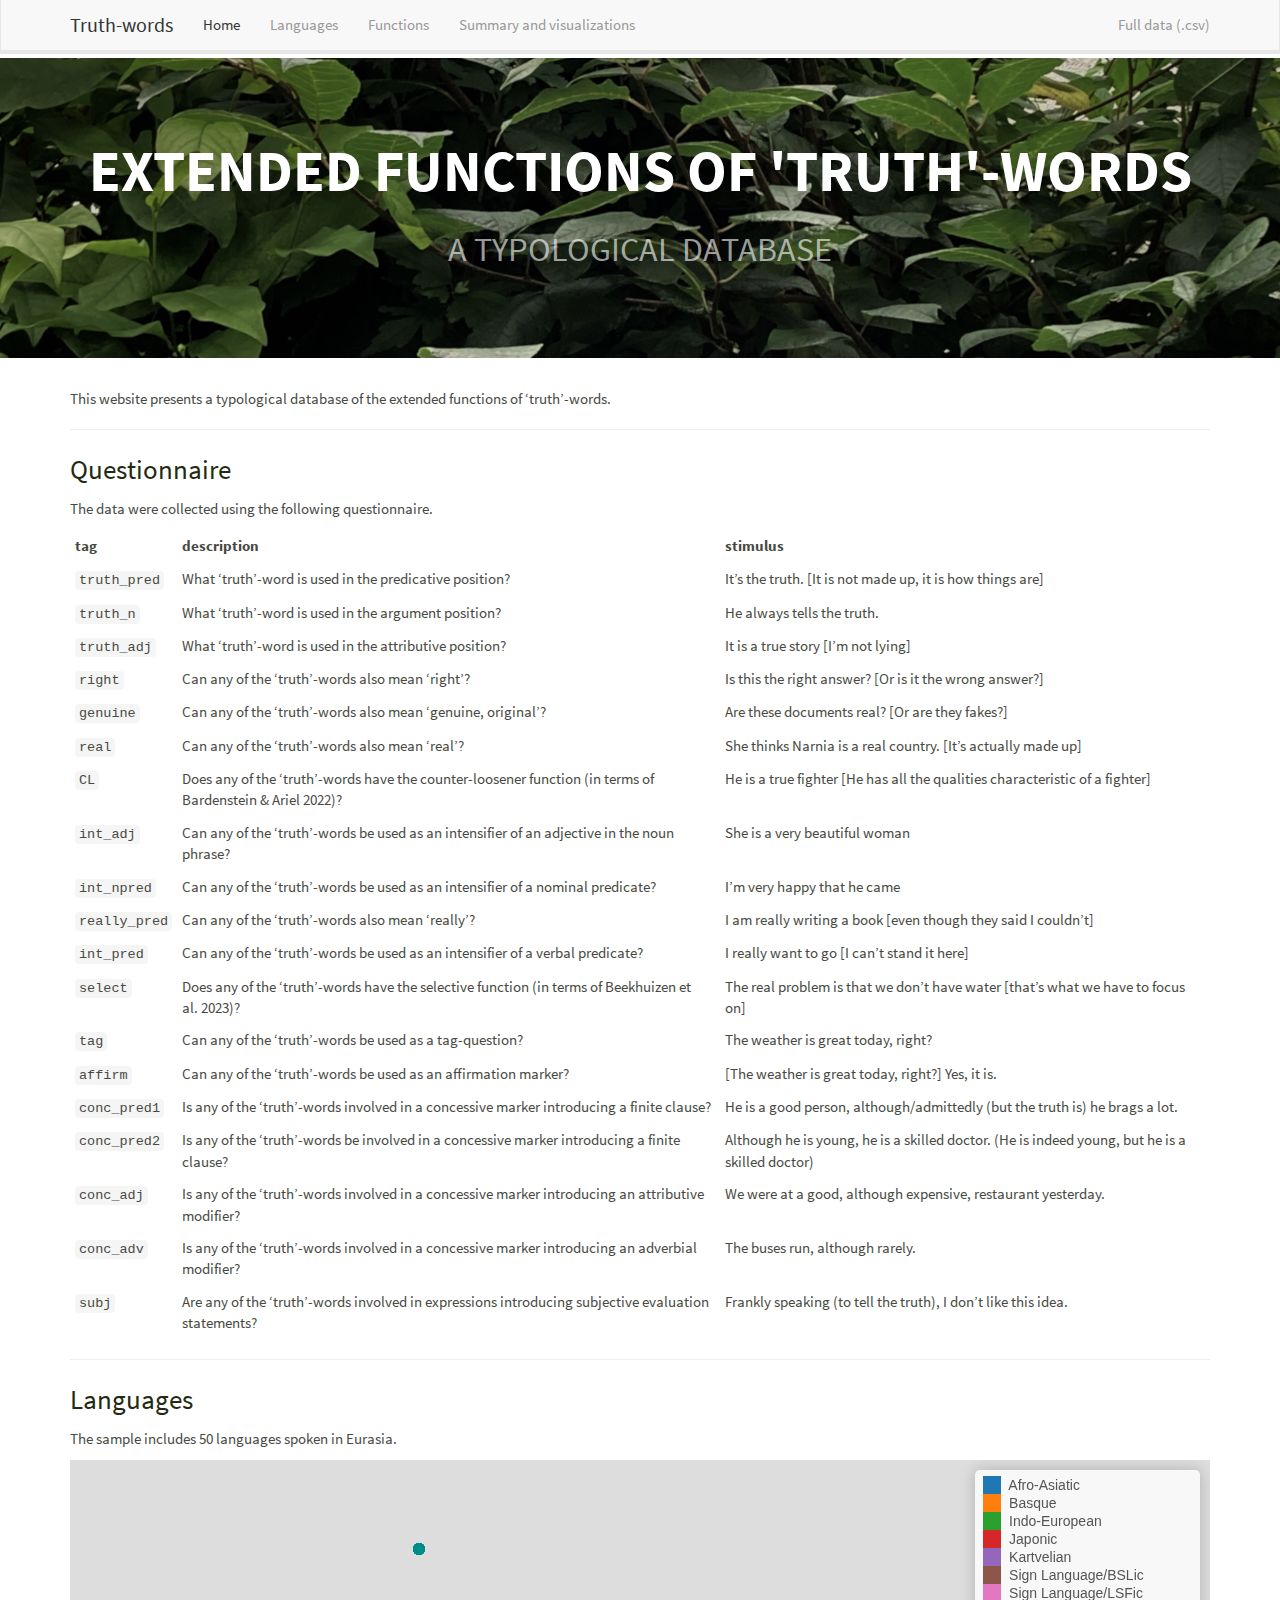
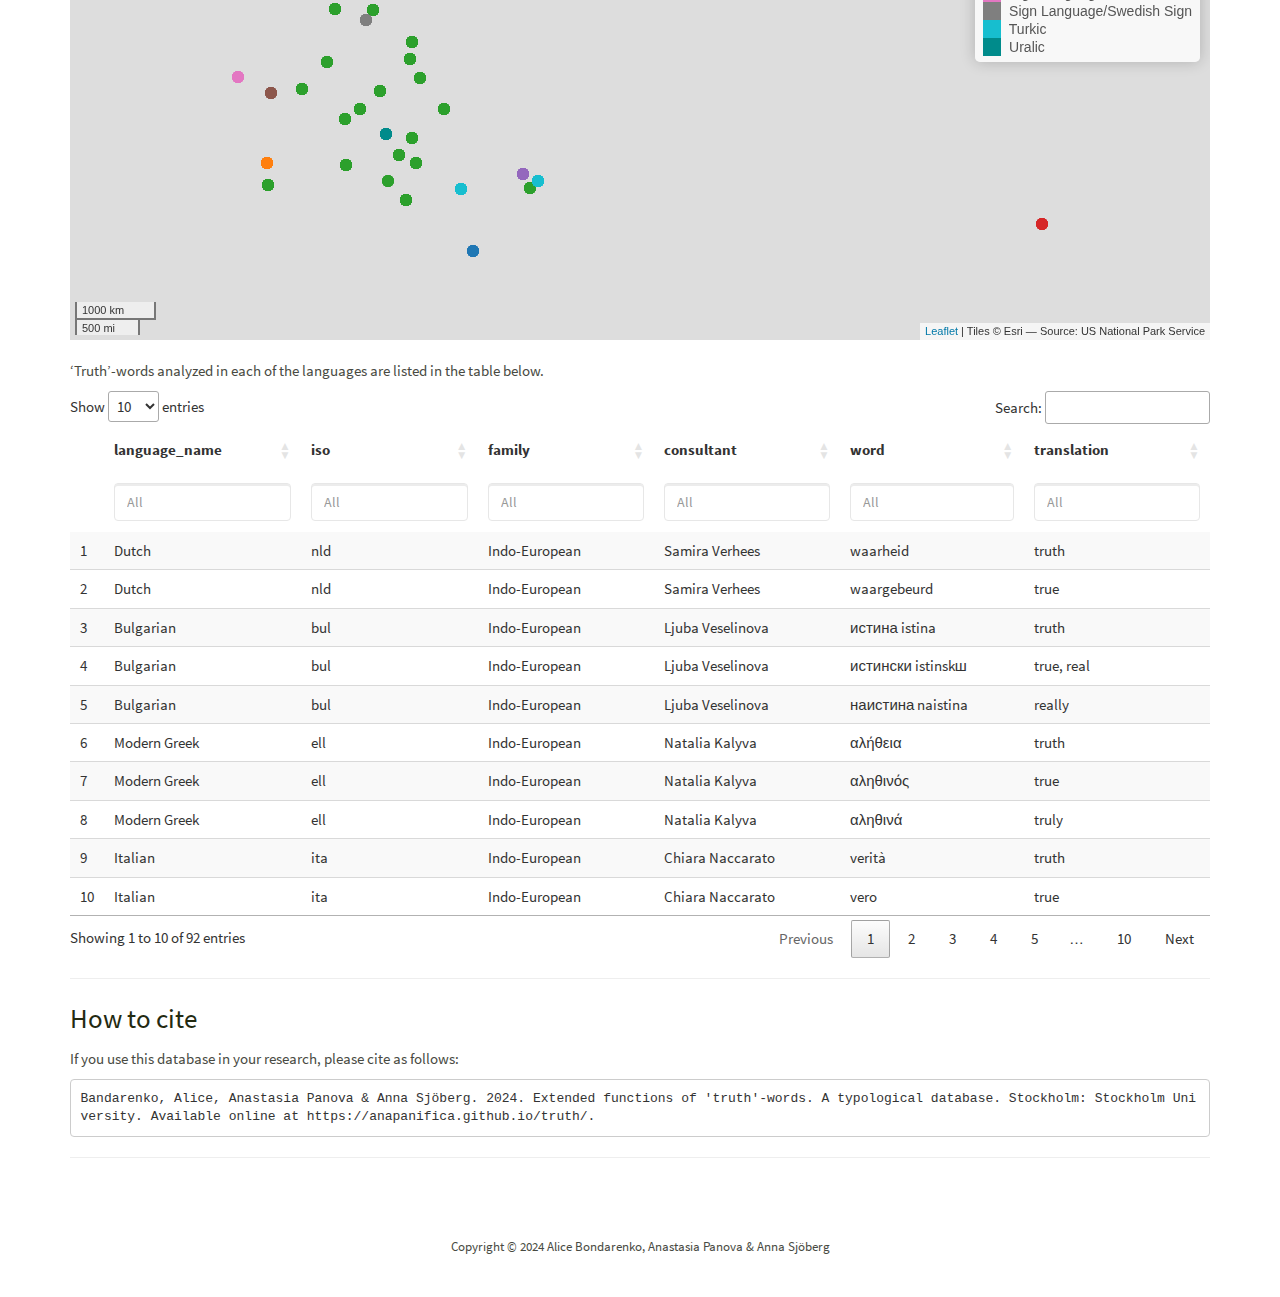
==== commit b896b654: "more languages" ====
--- a/docs/index.html
+++ b/docs/index.html
@@ -456,11 +456,11 @@
 <h2>Languages</h2>
 <p>The sample includes 50 languages spoken in Eurasia.</p>
 <div id="htmlwidget-244aaddf2639520a3f5a" style="width:100%;height:480px;" class="leaflet html-widget"></div>
-<script type="application/json" data-for="htmlwidget-244aaddf2639520a3f5a">{"x":{"options":{"crs":{"crsClass":"L.CRS.EPSG3857","code":null,"proj4def":null,"projectedBounds":null,"options":{}},"zoomControl":false},"calls":[{"method":"addTiles","args":["Esri.WorldPhysical",null,null,{"minZoom":0,"maxZoom":18,"tileSize":256,"subdomains":"abc","errorTileUrl":"","tms":false,"noWrap":false,"zoomOffset":0,"zoomReverse":false,"opacity":1,"zIndex":1,"detectRetina":false}]},{"method":"addProviderTiles","args":["Esri.WorldPhysical",null,"Esri.WorldPhysical",{"errorTileUrl":"","noWrap":false,"opacity":1,"detectRetina":false}]},{"method":"addCircleMarkers","args":[[52,52,52,52,52,52,52,52,52,52,43.3646,43.3646,43.3646,43.3646,43.3646,43.3646,43.3646,43.3646,43.3646,43.3646,38.36,38.36,38.36,38.36,38.36,38.36,38.36,38.36,38.36,38.36,38.36,38.36,38.36,38.36,38.36,38.36,38.36,43.0464,43.0464,43.0464,43.0464,43.0464,43.0464,43.0464,43.0464,43.0464,43.0464,43.0464,43.0464,43.0464,43.0464,43.0464,40.4414,40.4414,40.4414,40.4414,40.4414,40.4414,40.4414,40.4414,40.4414,40.4414,40.4414,40.4414,40.4414,40.4414,40.4414,44.3238,44.3238,44.3238,44.3238,44.3238,44.3238,44.3238,44.3238,44.3238,44.3238,44.3238,44.3238,44.3238,44.3238,55.1429,55.1429,55.1429,55.1429,55.1429,55.1429,55.1429,55.1429,55.1429,55.1429,55.1429,55.1429,55.1429,55.1429,41.850397,41.850397,41.850397,41.850397,41.850397,41.850397,41.850397,41.850397,41.850397,41.850397,41.850397,40,40,40,40,40,40,40,40,59.92,59.92,59.92,59.92,59.92,59.92,59.92,59.92,59.92,59.92,59.92,59.92,59.800634,59.800634,59.800634,59.800634,59.800634,59.800634,59.800634,59.800634,59.800634,59.800634,59.800634,59.800634,59.800634,59.800634,48.649,48.649,48.649,48.649,48.649,48.649,48.649,48.649,48.649,48.649,48.649,39.8667,39.8667,39.8667,39.8667,39.8667,39.8667,39.8667,39.8667,39.8667,46.9068585714,46.9068585714,46.9068585714,46.9068585714,46.9068585714,46.9068585714,46.9068585714,46.9068585714,46.9068585714,51.8439,51.8439,51.8439,51.8439,51.8439,51.8439,51.8439,51.8439,51.8439,51.8439,51.8439,51.8439,53.2307,53.2307,53.2307,53.2307,53.2307,53.2307,53.2307,53.2307,40.97768,40.97768,40.97768,40.97768,40.97768,40.97768,40.97768,40.97768,40.97768,40.97768,40.97768,40.97768,40.97768,41,41,41,41,46.3913,46.3913,46.3913,46.3913,46.3913,46.3913,46.3913,46.3913,46.3913,46.3913,49.873398,49.873398,49.873398,49.873398,49.873398,49.873398,49.873398,49.873398,49.873398,49.873398,49.873398,49.873398,49.873398,49.873398,31.1056,31.1056,31.1056,31.1056,31.1056,31.1056,56.826108,56.826108,56.826108,56.826108,56.826108,56.826108,56.826108,56.826108,56.826108,56.826108,56.826108,56.826108],[5,5,5,5,5,5,5,5,5,5,25.047,25.047,25.047,25.047,25.047,25.047,25.047,25.047,25.047,25.047,23.13,23.13,23.13,23.13,23.13,23.13,23.13,23.13,23.13,23.13,23.13,23.13,23.13,23.13,23.13,23.13,23.13,12.6489,12.6489,12.6489,12.6489,12.6489,12.6489,12.6489,12.6489,12.6489,12.6489,12.6489,12.6489,12.6489,12.6489,12.6489,-1.11788,-1.11788,-1.11788,-1.11788,-1.11788,-1.11788,-1.11788,-1.11788,-1.11788,-1.11788,-1.11788,-1.11788,-1.11788,-1.11788,-1.11788,21.9192,21.9192,21.9192,21.9192,21.9192,21.9192,21.9192,21.9192,21.9192,21.9192,21.9192,21.9192,21.9192,21.9192,23.9601,23.9601,23.9601,23.9601,23.9601,23.9601,23.9601,23.9601,23.9601,23.9601,23.9601,23.9601,23.9601,23.9601,43.78613,43.78613,43.78613,43.78613,43.78613,43.78613,43.78613,43.78613,43.78613,43.78613,43.78613,45,45,45,45,45,45,45,45,10.71,10.71,10.71,10.71,10.71,10.71,10.71,10.71,10.71,10.71,10.71,10.71,17.389526,17.389526,17.389526,17.389526,17.389526,17.389526,17.389526,17.389526,17.389526,17.389526,17.389526,17.389526,17.389526,17.389526,12.4676,12.4676,12.4676,12.4676,12.4676,12.4676,12.4676,12.4676,12.4676,12.4676,12.4676,32.8667,32.8667,32.8667,32.8667,32.8667,32.8667,32.8667,32.8667,32.8667,19.6555271429,19.6555271429,19.6555271429,19.6555271429,19.6555271429,19.6555271429,19.6555271429,19.6555271429,19.6555271429,18.6255,18.6255,18.6255,18.6255,18.6255,18.6255,18.6255,18.6255,18.6255,18.6255,18.6255,18.6255,25.6038,25.6038,25.6038,25.6038,25.6038,25.6038,25.6038,25.6038,46.4737,46.4737,46.4737,46.4737,46.4737,46.4737,46.4737,46.4737,46.4737,46.4737,46.4737,46.4737,46.4737,20,20,20,20,24.2256,24.2256,24.2256,24.2256,24.2256,24.2256,24.2256,24.2256,24.2256,24.2256,15.10437,15.10437,15.10437,15.10437,15.10437,15.10437,15.10437,15.10437,15.10437,15.10437,15.10437,15.10437,15.10437,15.10437,35.0179,35.0179,35.0179,35.0179,35.0179,35.0179,24.309118,24.309118,24.309118,24.309118,24.309118,24.309118,24.309118,24.309118,24.309118,24.309118,24.309118,24.309118],6,null,["","","","","","","","","","","","","","","","","","","","","","","","","","","","","","","","","","","","","","","","","","","","","","","","","","","","","","","","","","","","","","","","","","","","","","","","","","","","","","","","","","","","","","","","","","","","","","","","","","","","","","","","","","","","","","","","","","","","","","","","","","","","","","","","","","","","","","","","","","","","","","","","","","","","","","","","","","","","","","","","","","","","","","","","","","","","","","","","","","","","","","","","","","","","","","","","","","","","","","","","","","","","","","","","","","","","","","","","","","","","","","","","","","","","","","","","","","","","","","","","","","","","","","","",""],{"interactive":true,"className":"","stroke":false,"color":"#03F","weight":1,"opacity":0.5,"fill":true,"fillColor":["#FF7F0E","#FF7F0E","#FF7F0E","#FF7F0E","#FF7F0E","#FF7F0E","#FF7F0E","#FF7F0E","#FF7F0E","#FF7F0E","#FF7F0E","#FF7F0E","#FF7F0E","#FF7F0E","#FF7F0E","#FF7F0E","#FF7F0E","#FF7F0E","#FF7F0E","#FF7F0E","#FF7F0E","#FF7F0E","#FF7F0E","#FF7F0E","#FF7F0E","#FF7F0E","#FF7F0E","#FF7F0E","#FF7F0E","#FF7F0E","#FF7F0E","#FF7F0E","#FF7F0E","#FF7F0E","#FF7F0E","#FF7F0E","#FF7F0E","#FF7F0E","#FF7F0E","#FF7F0E","#FF7F0E","#FF7F0E","#FF7F0E","#FF7F0E","#FF7F0E","#FF7F0E","#FF7F0E","#FF7F0E","#FF7F0E","#FF7F0E","#FF7F0E","#FF7F0E","#FF7F0E","#FF7F0E","#FF7F0E","#FF7F0E","#FF7F0E","#FF7F0E","#FF7F0E","#FF7F0E","#FF7F0E","#FF7F0E","#FF7F0E","#FF7F0E","#FF7F0E","#FF7F0E","#FF7F0E","#FF7F0E","#FF7F0E","#FF7F0E","#FF7F0E","#FF7F0E","#FF7F0E","#FF7F0E","#FF7F0E","#FF7F0E","#FF7F0E","#FF7F0E","#FF7F0E","#FF7F0E","#FF7F0E","#FF7F0E","#FF7F0E","#FF7F0E","#FF7F0E","#FF7F0E","#FF7F0E","#FF7F0E","#FF7F0E","#FF7F0E","#FF7F0E","#FF7F0E","#FF7F0E","#FF7F0E","#FF7F0E","#2CA02C","#2CA02C","#2CA02C","#2CA02C","#2CA02C","#2CA02C","#2CA02C","#2CA02C","#2CA02C","#2CA02C","#2CA02C","#FF7F0E","#FF7F0E","#FF7F0E","#FF7F0E","#FF7F0E","#FF7F0E","#FF7F0E","#FF7F0E","#FF7F0E","#FF7F0E","#FF7F0E","#FF7F0E","#FF7F0E","#FF7F0E","#FF7F0E","#FF7F0E","#FF7F0E","#FF7F0E","#FF7F0E","#FF7F0E","#FF7F0E","#FF7F0E","#FF7F0E","#FF7F0E","#FF7F0E","#FF7F0E","#FF7F0E","#FF7F0E","#FF7F0E","#FF7F0E","#FF7F0E","#FF7F0E","#FF7F0E","#FF7F0E","#FF7F0E","#FF7F0E","#FF7F0E","#FF7F0E","#FF7F0E","#FF7F0E","#FF7F0E","#FF7F0E","#FF7F0E","#FF7F0E","#FF7F0E","#D62728","#D62728","#D62728","#D62728","#D62728","#D62728","#D62728","#D62728","#D62728","#9467BD","#9467BD","#9467BD","#9467BD","#9467BD","#9467BD","#9467BD","#9467BD","#9467BD","#FF7F0E","#FF7F0E","#FF7F0E","#FF7F0E","#FF7F0E","#FF7F0E","#FF7F0E","#FF7F0E","#FF7F0E","#FF7F0E","#FF7F0E","#FF7F0E","#FF7F0E","#FF7F0E","#FF7F0E","#FF7F0E","#FF7F0E","#FF7F0E","#FF7F0E","#FF7F0E","#D62728","#D62728","#D62728","#D62728","#D62728","#D62728","#D62728","#D62728","#D62728","#D62728","#D62728","#D62728","#D62728","#FF7F0E","#FF7F0E","#FF7F0E","#FF7F0E","#FF7F0E","#FF7F0E","#FF7F0E","#FF7F0E","#FF7F0E","#FF7F0E","#FF7F0E","#FF7F0E","#FF7F0E","#FF7F0E","#FF7F0E","#FF7F0E","#FF7F0E","#FF7F0E","#FF7F0E","#FF7F0E","#FF7F0E","#FF7F0E","#FF7F0E","#FF7F0E","#FF7F0E","#FF7F0E","#FF7F0E","#FF7F0E","#1F77B4","#1F77B4","#1F77B4","#1F77B4","#1F77B4","#1F77B4","#FF7F0E","#FF7F0E","#FF7F0E","#FF7F0E","#FF7F0E","#FF7F0E","#FF7F0E","#FF7F0E","#FF7F0E","#FF7F0E","#FF7F0E","#FF7F0E"],"fillOpacity":1},null,null,["<a href='https://glottolog.org/resource/languoid/id/dutc1256' target='_blank'>Dutch<\/a><br>","<a href='https://glottolog.org/resource/languoid/id/dutc1256' target='_blank'>Dutch<\/a><br>","<a href='https://glottolog.org/resource/languoid/id/dutc1256' target='_blank'>Dutch<\/a><br>","<a href='https://glottolog.org/resource/languoid/id/dutc1256' target='_blank'>Dutch<\/a><br>","<a href='https://glottolog.org/resource/languoid/id/dutc1256' target='_blank'>Dutch<\/a><br>","<a href='https://glottolog.org/resource/languoid/id/dutc1256' target='_blank'>Dutch<\/a><br>","<a href='https://glottolog.org/resource/languoid/id/dutc1256' target='_blank'>Dutch<\/a><br>","<a href='https://glottolog.org/resource/languoid/id/dutc1256' target='_blank'>Dutch<\/a><br>","<a href='https://glottolog.org/resource/languoid/id/dutc1256' target='_blank'>Dutch<\/a><br>","<a href='https://glottolog.org/resource/languoid/id/dutc1256' target='_blank'>Dutch<\/a><br>","<a href='https://glottolog.org/resource/languoid/id/bulg1262' target='_blank'>Bulgarian<\/a><br>","<a href='https://glottolog.org/resource/languoid/id/bulg1262' target='_blank'>Bulgarian<\/a><br>","<a href='https://glottolog.org/resource/languoid/id/bulg1262' target='_blank'>Bulgarian<\/a><br>","<a href='https://glottolog.org/resource/languoid/id/bulg1262' target='_blank'>Bulgarian<\/a><br>","<a href='https://glottolog.org/resource/languoid/id/bulg1262' target='_blank'>Bulgarian<\/a><br>","<a href='https://glottolog.org/resource/languoid/id/bulg1262' target='_blank'>Bulgarian<\/a><br>","<a href='https://glottolog.org/resource/languoid/id/bulg1262' target='_blank'>Bulgarian<\/a><br>","<a href='https://glottolog.org/resource/languoid/id/bulg1262' target='_blank'>Bulgarian<\/a><br>","<a href='https://glottolog.org/resource/languoid/id/bulg1262' target='_blank'>Bulgarian<\/a><br>","<a href='https://glottolog.org/resource/languoid/id/bulg1262' target='_blank'>Bulgarian<\/a><br>","<a href='https://glottolog.org/resource/languoid/id/mode1248' target='_blank'>Modern Greek<\/a><br>","<a href='https://glottolog.org/resource/languoid/id/mode1248' target='_blank'>Modern Greek<\/a><br>","<a href='https://glottolog.org/resource/languoid/id/mode1248' target='_blank'>Modern Greek<\/a><br>","<a href='https://glottolog.org/resource/languoid/id/mode1248' target='_blank'>Modern Greek<\/a><br>","<a href='https://glottolog.org/resource/languoid/id/mode1248' target='_blank'>Modern Greek<\/a><br>","<a href='https://glottolog.org/resource/languoid/id/mode1248' target='_blank'>Modern Greek<\/a><br>","<a href='https://glottolog.org/resource/languoid/id/mode1248' target='_blank'>Modern Greek<\/a><br>","<a href='https://glottolog.org/resource/languoid/id/mode1248' target='_blank'>Modern Greek<\/a><br>","<a href='https://glottolog.org/resource/languoid/id/mode1248' target='_blank'>Modern Greek<\/a><br>","<a href='https://glottolog.org/resource/languoid/id/mode1248' target='_blank'>Modern Greek<\/a><br>","<a href='https://glottolog.org/resource/languoid/id/mode1248' target='_blank'>Modern Greek<\/a><br>","<a href='https://glottolog.org/resource/languoid/id/mode1248' target='_blank'>Modern Greek<\/a><br>","<a href='https://glottolog.org/resource/languoid/id/mode1248' target='_blank'>Modern Greek<\/a><br>","<a href='https://glottolog.org/resource/languoid/id/mode1248' target='_blank'>Modern Greek<\/a><br>","<a href='https://glottolog.org/resource/languoid/id/mode1248' target='_blank'>Modern Greek<\/a><br>","<a href='https://glottolog.org/resource/languoid/id/mode1248' target='_blank'>Modern Greek<\/a><br>","<a href='https://glottolog.org/resource/languoid/id/mode1248' target='_blank'>Modern Greek<\/a><br>","<a href='https://glottolog.org/resource/languoid/id/ital1282' target='_blank'>Italian<\/a><br>","<a href='https://glottolog.org/resource/languoid/id/ital1282' target='_blank'>Italian<\/a><br>","<a href='https://glottolog.org/resource/languoid/id/ital1282' target='_blank'>Italian<\/a><br>","<a href='https://glottolog.org/resource/languoid/id/ital1282' target='_blank'>Italian<\/a><br>","<a href='https://glottolog.org/resource/languoid/id/ital1282' target='_blank'>Italian<\/a><br>","<a href='https://glottolog.org/resource/languoid/id/ital1282' target='_blank'>Italian<\/a><br>","<a href='https://glottolog.org/resource/languoid/id/ital1282' target='_blank'>Italian<\/a><br>","<a href='https://glottolog.org/resource/languoid/id/ital1282' target='_blank'>Italian<\/a><br>","<a href='https://glottolog.org/resource/languoid/id/ital1282' target='_blank'>Italian<\/a><br>","<a href='https://glottolog.org/resource/languoid/id/ital1282' target='_blank'>Italian<\/a><br>","<a href='https://glottolog.org/resource/languoid/id/ital1282' target='_blank'>Italian<\/a><br>","<a href='https://glottolog.org/resource/languoid/id/ital1282' target='_blank'>Italian<\/a><br>","<a href='https://glottolog.org/resource/languoid/id/ital1282' target='_blank'>Italian<\/a><br>","<a href='https://glottolog.org/resource/languoid/id/ital1282' target='_blank'>Italian<\/a><br>","<a href='https://glottolog.org/resource/languoid/id/ital1282' target='_blank'>Italian<\/a><br>","<a href='https://glottolog.org/resource/languoid/id/stan1288' target='_blank'>Spanish<\/a><br>","<a href='https://glottolog.org/resource/languoid/id/stan1288' target='_blank'>Spanish<\/a><br>","<a href='https://glottolog.org/resource/languoid/id/stan1288' target='_blank'>Spanish<\/a><br>","<a href='https://glottolog.org/resource/languoid/id/stan1288' target='_blank'>Spanish<\/a><br>","<a href='https://glottolog.org/resource/languoid/id/stan1288' target='_blank'>Spanish<\/a><br>","<a href='https://glottolog.org/resource/languoid/id/stan1288' target='_blank'>Spanish<\/a><br>","<a href='https://glottolog.org/resource/languoid/id/stan1288' target='_blank'>Spanish<\/a><br>","<a href='https://glottolog.org/resource/languoid/id/stan1288' target='_blank'>Spanish<\/a><br>","<a href='https://glottolog.org/resource/languoid/id/stan1288' target='_blank'>Spanish<\/a><br>","<a href='https://glottolog.org/resource/languoid/id/stan1288' target='_blank'>Spanish<\/a><br>","<a href='https://glottolog.org/resource/languoid/id/stan1288' target='_blank'>Spanish<\/a><br>","<a href='https://glottolog.org/resource/languoid/id/stan1288' target='_blank'>Spanish<\/a><br>","<a href='https://glottolog.org/resource/languoid/id/stan1288' target='_blank'>Spanish<\/a><br>","<a href='https://glottolog.org/resource/languoid/id/stan1288' target='_blank'>Spanish<\/a><br>","<a href='https://glottolog.org/resource/languoid/id/stan1288' target='_blank'>Spanish<\/a><br>","<a href='https://glottolog.org/resource/languoid/id/serb1264' target='_blank'>Serbian Standard<\/a><br>","<a href='https://glottolog.org/resource/languoid/id/serb1264' target='_blank'>Serbian Standard<\/a><br>","<a href='https://glottolog.org/resource/languoid/id/serb1264' target='_blank'>Serbian Standard<\/a><br>","<a href='https://glottolog.org/resource/languoid/id/serb1264' target='_blank'>Serbian Standard<\/a><br>","<a href='https://glottolog.org/resource/languoid/id/serb1264' target='_blank'>Serbian Standard<\/a><br>","<a href='https://glottolog.org/resource/languoid/id/serb1264' target='_blank'>Serbian Standard<\/a><br>","<a href='https://glottolog.org/resource/languoid/id/serb1264' target='_blank'>Serbian Standard<\/a><br>","<a href='https://glottolog.org/resource/languoid/id/serb1264' target='_blank'>Serbian Standard<\/a><br>","<a href='https://glottolog.org/resource/languoid/id/serb1264' target='_blank'>Serbian Standard<\/a><br>","<a href='https://glottolog.org/resource/languoid/id/serb1264' target='_blank'>Serbian Standard<\/a><br>","<a href='https://glottolog.org/resource/languoid/id/serb1264' target='_blank'>Serbian Standard<\/a><br>","<a href='https://glottolog.org/resource/languoid/id/serb1264' target='_blank'>Serbian Standard<\/a><br>","<a href='https://glottolog.org/resource/languoid/id/serb1264' target='_blank'>Serbian Standard<\/a><br>","<a href='https://glottolog.org/resource/languoid/id/serb1264' target='_blank'>Serbian Standard<\/a><br>","<a href='https://glottolog.org/resource/languoid/id/lith1251' target='_blank'>Lithuanian<\/a><br>","<a href='https://glottolog.org/resource/languoid/id/lith1251' target='_blank'>Lithuanian<\/a><br>","<a href='https://glottolog.org/resource/languoid/id/lith1251' target='_blank'>Lithuanian<\/a><br>","<a href='https://glottolog.org/resource/languoid/id/lith1251' target='_blank'>Lithuanian<\/a><br>","<a href='https://glottolog.org/resource/languoid/id/lith1251' target='_blank'>Lithuanian<\/a><br>","<a href='https://glottolog.org/resource/languoid/id/lith1251' target='_blank'>Lithuanian<\/a><br>","<a href='https://glottolog.org/resource/languoid/id/lith1251' target='_blank'>Lithuanian<\/a><br>","<a href='https://glottolog.org/resource/languoid/id/lith1251' target='_blank'>Lithuanian<\/a><br>","<a href='https://glottolog.org/resource/languoid/id/lith1251' target='_blank'>Lithuanian<\/a><br>","<a href='https://glottolog.org/resource/languoid/id/lith1251' target='_blank'>Lithuanian<\/a><br>","<a href='https://glottolog.org/resource/languoid/id/lith1251' target='_blank'>Lithuanian<\/a><br>","<a href='https://glottolog.org/resource/languoid/id/lith1251' target='_blank'>Lithuanian<\/a><br>","<a href='https://glottolog.org/resource/languoid/id/lith1251' target='_blank'>Lithuanian<\/a><br>","<a href='https://glottolog.org/resource/languoid/id/lith1251' target='_blank'>Lithuanian<\/a><br>","<a href='https://glottolog.org/resource/languoid/id/nucl1302' target='_blank'>Georgian<\/a><br>","<a href='https://glottolog.org/resource/languoid/id/nucl1302' target='_blank'>Georgian<\/a><br>","<a href='https://glottolog.org/resource/languoid/id/nucl1302' target='_blank'>Georgian<\/a><br>","<a href='https://glottolog.org/resource/languoid/id/nucl1302' target='_blank'>Georgian<\/a><br>","<a href='https://glottolog.org/resource/languoid/id/nucl1302' target='_blank'>Georgian<\/a><br>","<a href='https://glottolog.org/resource/languoid/id/nucl1302' target='_blank'>Georgian<\/a><br>","<a href='https://glottolog.org/resource/languoid/id/nucl1302' target='_blank'>Georgian<\/a><br>","<a href='https://glottolog.org/resource/languoid/id/nucl1302' target='_blank'>Georgian<\/a><br>","<a href='https://glottolog.org/resource/languoid/id/nucl1302' target='_blank'>Georgian<\/a><br>","<a href='https://glottolog.org/resource/languoid/id/nucl1302' target='_blank'>Georgian<\/a><br>","<a href='https://glottolog.org/resource/languoid/id/nucl1302' target='_blank'>Georgian<\/a><br>","<a href='https://glottolog.org/resource/languoid/id/nucl1235' target='_blank'>Eastern Armenian<\/a><br>","<a href='https://glottolog.org/resource/languoid/id/nucl1235' target='_blank'>Eastern Armenian<\/a><br>","<a href='https://glottolog.org/resource/languoid/id/nucl1235' target='_blank'>Eastern Armenian<\/a><br>","<a href='https://glottolog.org/resource/languoid/id/nucl1235' target='_blank'>Eastern Armenian<\/a><br>","<a href='https://glottolog.org/resource/languoid/id/nucl1235' target='_blank'>Eastern Armenian<\/a><br>","<a href='https://glottolog.org/resource/languoid/id/nucl1235' target='_blank'>Eastern Armenian<\/a><br>","<a href='https://glottolog.org/resource/languoid/id/nucl1235' target='_blank'>Eastern Armenian<\/a><br>","<a href='https://glottolog.org/resource/languoid/id/nucl1235' target='_blank'>Eastern Armenian<\/a><br>","<a href='https://glottolog.org/resource/languoid/id/norw1258' target='_blank'>Norwegian<\/a><br>","<a href='https://glottolog.org/resource/languoid/id/norw1258' target='_blank'>Norwegian<\/a><br>","<a href='https://glottolog.org/resource/languoid/id/norw1258' target='_blank'>Norwegian<\/a><br>","<a href='https://glottolog.org/resource/languoid/id/norw1258' target='_blank'>Norwegian<\/a><br>","<a href='https://glottolog.org/resource/languoid/id/norw1258' target='_blank'>Norwegian<\/a><br>","<a href='https://glottolog.org/resource/languoid/id/norw1258' target='_blank'>Norwegian<\/a><br>","<a href='https://glottolog.org/resource/languoid/id/norw1258' target='_blank'>Norwegian<\/a><br>","<a href='https://glottolog.org/resource/languoid/id/norw1258' target='_blank'>Norwegian<\/a><br>","<a href='https://glottolog.org/resource/languoid/id/norw1258' target='_blank'>Norwegian<\/a><br>","<a href='https://glottolog.org/resource/languoid/id/norw1258' target='_blank'>Norwegian<\/a><br>","<a href='https://glottolog.org/resource/languoid/id/norw1258' target='_blank'>Norwegian<\/a><br>","<a href='https://glottolog.org/resource/languoid/id/norw1258' target='_blank'>Norwegian<\/a><br>","<a href='https://glottolog.org/resource/languoid/id/swed1254' target='_blank'>Swedish<\/a><br>","<a href='https://glottolog.org/resource/languoid/id/swed1254' target='_blank'>Swedish<\/a><br>","<a href='https://glottolog.org/resource/languoid/id/swed1254' target='_blank'>Swedish<\/a><br>","<a href='https://glottolog.org/resource/languoid/id/swed1254' target='_blank'>Swedish<\/a><br>","<a href='https://glottolog.org/resource/languoid/id/swed1254' target='_blank'>Swedish<\/a><br>","<a href='https://glottolog.org/resource/languoid/id/swed1254' target='_blank'>Swedish<\/a><br>","<a href='https://glottolog.org/resource/languoid/id/swed1254' target='_blank'>Swedish<\/a><br>","<a href='https://glottolog.org/resource/languoid/id/swed1254' target='_blank'>Swedish<\/a><br>","<a href='https://glottolog.org/resource/languoid/id/swed1254' target='_blank'>Swedish<\/a><br>","<a href='https://glottolog.org/resource/languoid/id/swed1254' target='_blank'>Swedish<\/a><br>","<a href='https://glottolog.org/resource/languoid/id/swed1254' target='_blank'>Swedish<\/a><br>","<a href='https://glottolog.org/resource/languoid/id/swed1254' target='_blank'>Swedish<\/a><br>","<a href='https://glottolog.org/resource/languoid/id/swed1254' target='_blank'>Swedish<\/a><br>","<a href='https://glottolog.org/resource/languoid/id/swed1254' target='_blank'>Swedish<\/a><br>","<a href='https://glottolog.org/resource/languoid/id/stan1295' target='_blank'>German<\/a><br>","<a href='https://glottolog.org/resource/languoid/id/stan1295' target='_blank'>German<\/a><br>","<a href='https://glottolog.org/resource/languoid/id/stan1295' target='_blank'>German<\/a><br>","<a href='https://glottolog.org/resource/languoid/id/stan1295' target='_blank'>German<\/a><br>","<a href='https://glottolog.org/resource/languoid/id/stan1295' target='_blank'>German<\/a><br>","<a href='https://glottolog.org/resource/languoid/id/stan1295' target='_blank'>German<\/a><br>","<a href='https://glottolog.org/resource/languoid/id/stan1295' target='_blank'>German<\/a><br>","<a href='https://glottolog.org/resource/languoid/id/stan1295' target='_blank'>German<\/a><br>","<a href='https://glottolog.org/resource/languoid/id/stan1295' target='_blank'>German<\/a><br>","<a href='https://glottolog.org/resource/languoid/id/stan1295' target='_blank'>German<\/a><br>","<a href='https://glottolog.org/resource/languoid/id/stan1295' target='_blank'>German<\/a><br>","<a href='https://glottolog.org/resource/languoid/id/nucl1301' target='_blank'>Turkish<\/a><br>","<a href='https://glottolog.org/resource/languoid/id/nucl1301' target='_blank'>Turkish<\/a><br>","<a href='https://glottolog.org/resource/languoid/id/nucl1301' target='_blank'>Turkish<\/a><br>","<a href='https://glottolog.org/resource/languoid/id/nucl1301' target='_blank'>Turkish<\/a><br>","<a href='https://glottolog.org/resource/languoid/id/nucl1301' target='_blank'>Turkish<\/a><br>","<a href='https://glottolog.org/resource/languoid/id/nucl1301' target='_blank'>Turkish<\/a><br>","<a href='https://glottolog.org/resource/languoid/id/nucl1301' target='_blank'>Turkish<\/a><br>","<a href='https://glottolog.org/resource/languoid/id/nucl1301' target='_blank'>Turkish<\/a><br>","<a href='https://glottolog.org/resource/languoid/id/nucl1301' target='_blank'>Turkish<\/a><br>","<a href='https://glottolog.org/resource/languoid/id/hung1274' target='_blank'>Hungarian<\/a><br>","<a href='https://glottolog.org/resource/languoid/id/hung1274' target='_blank'>Hungarian<\/a><br>","<a href='https://glottolog.org/resource/languoid/id/hung1274' target='_blank'>Hungarian<\/a><br>","<a href='https://glottolog.org/resource/languoid/id/hung1274' target='_blank'>Hungarian<\/a><br>","<a href='https://glottolog.org/resource/languoid/id/hung1274' target='_blank'>Hungarian<\/a><br>","<a href='https://glottolog.org/resource/languoid/id/hung1274' target='_blank'>Hungarian<\/a><br>","<a href='https://glottolog.org/resource/languoid/id/hung1274' target='_blank'>Hungarian<\/a><br>","<a href='https://glottolog.org/resource/languoid/id/hung1274' target='_blank'>Hungarian<\/a><br>","<a href='https://glottolog.org/resource/languoid/id/hung1274' target='_blank'>Hungarian<\/a><br>","<a href='https://glottolog.org/resource/languoid/id/poli1260' target='_blank'>Polish<\/a><br>","<a href='https://glottolog.org/resource/languoid/id/poli1260' target='_blank'>Polish<\/a><br>","<a href='https://glottolog.org/resource/languoid/id/poli1260' target='_blank'>Polish<\/a><br>","<a href='https://glottolog.org/resource/languoid/id/poli1260' target='_blank'>Polish<\/a><br>","<a href='https://glottolog.org/resource/languoid/id/poli1260' target='_blank'>Polish<\/a><br>","<a href='https://glottolog.org/resource/languoid/id/poli1260' target='_blank'>Polish<\/a><br>","<a href='https://glottolog.org/resource/languoid/id/poli1260' target='_blank'>Polish<\/a><br>","<a href='https://glottolog.org/resource/languoid/id/poli1260' target='_blank'>Polish<\/a><br>","<a href='https://glottolog.org/resource/languoid/id/poli1260' target='_blank'>Polish<\/a><br>","<a href='https://glottolog.org/resource/languoid/id/poli1260' target='_blank'>Polish<\/a><br>","<a href='https://glottolog.org/resource/languoid/id/poli1260' target='_blank'>Polish<\/a><br>","<a href='https://glottolog.org/resource/languoid/id/poli1260' target='_blank'>Polish<\/a><br>","<a href='https://glottolog.org/resource/languoid/id/bela1254' target='_blank'>Belarusian<\/a><br>","<a href='https://glottolog.org/resource/languoid/id/bela1254' target='_blank'>Belarusian<\/a><br>","<a href='https://glottolog.org/resource/languoid/id/bela1254' target='_blank'>Belarusian<\/a><br>","<a href='https://glottolog.org/resource/languoid/id/bela1254' target='_blank'>Belarusian<\/a><br>","<a href='https://glottolog.org/resource/languoid/id/bela1254' target='_blank'>Belarusian<\/a><br>","<a href='https://glottolog.org/resource/languoid/id/bela1254' target='_blank'>Belarusian<\/a><br>","<a href='https://glottolog.org/resource/languoid/id/bela1254' target='_blank'>Belarusian<\/a><br>","<a href='https://glottolog.org/resource/languoid/id/bela1254' target='_blank'>Belarusian<\/a><br>","<a href='https://glottolog.org/resource/languoid/id/nort2697' target='_blank'>North Azerbaijani<\/a><br>","<a href='https://glottolog.org/resource/languoid/id/nort2697' target='_blank'>North Azerbaijani<\/a><br>","<a href='https://glottolog.org/resource/languoid/id/nort2697' target='_blank'>North Azerbaijani<\/a><br>","<a href='https://glottolog.org/resource/languoid/id/nort2697' target='_blank'>North Azerbaijani<\/a><br>","<a href='https://glottolog.org/resource/languoid/id/nort2697' target='_blank'>North Azerbaijani<\/a><br>","<a href='https://glottolog.org/resource/languoid/id/nort2697' target='_blank'>North Azerbaijani<\/a><br>","<a href='https://glottolog.org/resource/languoid/id/nort2697' target='_blank'>North Azerbaijani<\/a><br>","<a href='https://glottolog.org/resource/languoid/id/nort2697' target='_blank'>North Azerbaijani<\/a><br>","<a href='https://glottolog.org/resource/languoid/id/nort2697' target='_blank'>North Azerbaijani<\/a><br>","<a href='https://glottolog.org/resource/languoid/id/nort2697' target='_blank'>North Azerbaijani<\/a><br>","<a href='https://glottolog.org/resource/languoid/id/nort2697' target='_blank'>North Azerbaijani<\/a><br>","<a href='https://glottolog.org/resource/languoid/id/nort2697' target='_blank'>North Azerbaijani<\/a><br>","<a href='https://glottolog.org/resource/languoid/id/nort2697' target='_blank'>North Azerbaijani<\/a><br>","<a href='https://glottolog.org/resource/languoid/id/tosk1239' target='_blank'>Northern Tosk Albanian<\/a><br>","<a href='https://glottolog.org/resource/languoid/id/tosk1239' target='_blank'>Northern Tosk Albanian<\/a><br>","<a href='https://glottolog.org/resource/languoid/id/tosk1239' target='_blank'>Northern Tosk Albanian<\/a><br>","<a href='https://glottolog.org/resource/languoid/id/tosk1239' target='_blank'>Northern Tosk Albanian<\/a><br>","<a href='https://glottolog.org/resource/languoid/id/roma1327' target='_blank'>Romanian<\/a><br>","<a href='https://glottolog.org/resource/languoid/id/roma1327' target='_blank'>Romanian<\/a><br>","<a href='https://glottolog.org/resource/languoid/id/roma1327' target='_blank'>Romanian<\/a><br>","<a href='https://glottolog.org/resource/languoid/id/roma1327' target='_blank'>Romanian<\/a><br>","<a href='https://glottolog.org/resource/languoid/id/roma1327' target='_blank'>Romanian<\/a><br>","<a href='https://glottolog.org/resource/languoid/id/roma1327' target='_blank'>Romanian<\/a><br>","<a href='https://glottolog.org/resource/languoid/id/roma1327' target='_blank'>Romanian<\/a><br>","<a href='https://glottolog.org/resource/languoid/id/roma1327' target='_blank'>Romanian<\/a><br>","<a href='https://glottolog.org/resource/languoid/id/roma1327' target='_blank'>Romanian<\/a><br>","<a href='https://glottolog.org/resource/languoid/id/roma1327' target='_blank'>Romanian<\/a><br>","<a href='https://glottolog.org/resource/languoid/id/czec1258' target='_blank'>Czech<\/a><br>","<a href='https://glottolog.org/resource/languoid/id/czec1258' target='_blank'>Czech<\/a><br>","<a href='https://glottolog.org/resource/languoid/id/czec1258' target='_blank'>Czech<\/a><br>","<a href='https://glottolog.org/resource/languoid/id/czec1258' target='_blank'>Czech<\/a><br>","<a href='https://glottolog.org/resource/languoid/id/czec1258' target='_blank'>Czech<\/a><br>","<a href='https://glottolog.org/resource/languoid/id/czec1258' target='_blank'>Czech<\/a><br>","<a href='https://glottolog.org/resource/languoid/id/czec1258' target='_blank'>Czech<\/a><br>","<a href='https://glottolog.org/resource/languoid/id/czec1258' target='_blank'>Czech<\/a><br>","<a href='https://glottolog.org/resource/languoid/id/czec1258' target='_blank'>Czech<\/a><br>","<a href='https://glottolog.org/resource/languoid/id/czec1258' target='_blank'>Czech<\/a><br>","<a href='https://glottolog.org/resource/languoid/id/czec1258' target='_blank'>Czech<\/a><br>","<a href='https://glottolog.org/resource/languoid/id/czec1258' target='_blank'>Czech<\/a><br>","<a href='https://glottolog.org/resource/languoid/id/czec1258' target='_blank'>Czech<\/a><br>","<a href='https://glottolog.org/resource/languoid/id/czec1258' target='_blank'>Czech<\/a><br>","<a href='https://glottolog.org/resource/languoid/id/hebr1245' target='_blank'>Modern Hebrew<\/a><br>","<a href='https://glottolog.org/resource/languoid/id/hebr1245' target='_blank'>Modern Hebrew<\/a><br>","<a href='https://glottolog.org/resource/languoid/id/hebr1245' target='_blank'>Modern Hebrew<\/a><br>","<a href='https://glottolog.org/resource/languoid/id/hebr1245' target='_blank'>Modern Hebrew<\/a><br>","<a href='https://glottolog.org/resource/languoid/id/hebr1245' target='_blank'>Modern Hebrew<\/a><br>","<a href='https://glottolog.org/resource/languoid/id/hebr1245' target='_blank'>Modern Hebrew<\/a><br>","<a href='https://glottolog.org/resource/languoid/id/latv1249' target='_blank'>Latvian<\/a><br>","<a href='https://glottolog.org/resource/languoid/id/latv1249' target='_blank'>Latvian<\/a><br>","<a href='https://glottolog.org/resource/languoid/id/latv1249' target='_blank'>Latvian<\/a><br>","<a href='https://glottolog.org/resource/languoid/id/latv1249' target='_blank'>Latvian<\/a><br>","<a href='https://glottolog.org/resource/languoid/id/latv1249' target='_blank'>Latvian<\/a><br>","<a href='https://glottolog.org/resource/languoid/id/latv1249' target='_blank'>Latvian<\/a><br>","<a href='https://glottolog.org/resource/languoid/id/latv1249' target='_blank'>Latvian<\/a><br>","<a href='https://glottolog.org/resource/languoid/id/latv1249' target='_blank'>Latvian<\/a><br>","<a href='https://glottolog.org/resource/languoid/id/latv1249' target='_blank'>Latvian<\/a><br>","<a href='https://glottolog.org/resource/languoid/id/latv1249' target='_blank'>Latvian<\/a><br>","<a href='https://glottolog.org/resource/languoid/id/latv1249' target='_blank'>Latvian<\/a><br>","<a href='https://glottolog.org/resource/languoid/id/latv1249' target='_blank'>Latvian<\/a><br>"],null,["Dutch","Dutch","Dutch","Dutch","Dutch","Dutch","Dutch","Dutch","Dutch","Dutch","Bulgarian","Bulgarian","Bulgarian","Bulgarian","Bulgarian","Bulgarian","Bulgarian","Bulgarian","Bulgarian","Bulgarian","Modern Greek","Modern Greek","Modern Greek","Modern Greek","Modern Greek","Modern Greek","Modern Greek","Modern Greek","Modern Greek","Modern Greek","Modern Greek","Modern Greek","Modern Greek","Modern Greek","Modern Greek","Modern Greek","Modern Greek","Italian","Italian","Italian","Italian","Italian","Italian","Italian","Italian","Italian","Italian","Italian","Italian","Italian","Italian","Italian","Spanish","Spanish","Spanish","Spanish","Spanish","Spanish","Spanish","Spanish","Spanish","Spanish","Spanish","Spanish","Spanish","Spanish","Spanish","Serbian","Serbian","Serbian","Serbian","Serbian","Serbian","Serbian","Serbian","Serbian","Serbian","Serbian","Serbian","Serbian","Serbian","Lithuanian","Lithuanian","Lithuanian","Lithuanian","Lithuanian","Lithuanian","Lithuanian","Lithuanian","Lithuanian","Lithuanian","Lithuanian","Lithuanian","Lithuanian","Lithuanian","Georgian","Georgian","Georgian","Georgian","Georgian","Georgian","Georgian","Georgian","Georgian","Georgian","Georgian","Armenian","Armenian","Armenian","Armenian","Armenian","Armenian","Armenian","Armenian","Norwegian","Norwegian","Norwegian","Norwegian","Norwegian","Norwegian","Norwegian","Norwegian","Norwegian","Norwegian","Norwegian","Norwegian","Swedish","Swedish","Swedish","Swedish","Swedish","Swedish","Swedish","Swedish","Swedish","Swedish","Swedish","Swedish","Swedish","Swedish","German","German","German","German","German","German","German","German","German","German","German","Turkish","Turkish","Turkish","Turkish","Turkish","Turkish","Turkish","Turkish","Turkish","Hungarian","Hungarian","Hungarian","Hungarian","Hungarian","Hungarian","Hungarian","Hungarian","Hungarian","Polish","Polish","Polish","Polish","Polish","Polish","Polish","Polish","Polish","Polish","Polish","Polish","Belarusian","Belarusian","Belarusian","Belarusian","Belarusian","Belarusian","Belarusian","Belarusian","Azerbaijani","Azerbaijani","Azerbaijani","Azerbaijani","Azerbaijani","Azerbaijani","Azerbaijani","Azerbaijani","Azerbaijani","Azerbaijani","Azerbaijani","Azerbaijani","Azerbaijani","Albanian","Albanian","Albanian","Albanian","Romanian","Romanian","Romanian","Romanian","Romanian","Romanian","Romanian","Romanian","Romanian","Romanian","Czech","Czech","Czech","Czech","Czech","Czech","Czech","Czech","Czech","Czech","Czech","Czech","Czech","Czech","Modern Hebrew","Modern Hebrew","Modern Hebrew","Modern Hebrew","Modern Hebrew","Modern Hebrew","Latvian","Latvian","Latvian","Latvian","Latvian","Latvian","Latvian","Latvian","Latvian","Latvian","Latvian","Latvian"],{"interactive":false,"permanent":false,"direction":"right","opacity":1,"offset":[7.5,0],"textsize":"10px","textOnly":true,"style":{"font-size":"15px","font-family":"sans-serif"},"className":"","sticky":true},null]},{"method":"addScaleBar","args":[{"maxWidth":100,"metric":true,"imperial":true,"updateWhenIdle":true,"position":"bottomleft"}]},{"method":"addLegend","args":[{"colors":["#1F77B4","#FF7F0E","#2CA02C","#D62728","#9467BD"],"labels":["Afro-Asiatic","Indo-European","Kartvelian","Turkic","Uralic"],"na_color":null,"na_label":"NA","opacity":1,"position":"topright","type":"factor","title":null,"extra":null,"layerId":null,"className":"info legend","group":null}]}],"limits":{"lat":[31.1056,59.92],"lng":[-1.11788,46.4737]}},"evals":[],"jsHooks":[]}</script>
+<script type="application/json" data-for="htmlwidget-244aaddf2639520a3f5a">{"x":{"options":{"crs":{"crsClass":"L.CRS.EPSG3857","code":null,"proj4def":null,"projectedBounds":null,"options":{}},"zoomControl":false},"calls":[{"method":"addTiles","args":["Esri.WorldPhysical",null,null,{"minZoom":0,"maxZoom":18,"tileSize":256,"subdomains":"abc","errorTileUrl":"","tms":false,"noWrap":false,"zoomOffset":0,"zoomReverse":false,"opacity":1,"zIndex":1,"detectRetina":false}]},{"method":"addProviderTiles","args":["Esri.WorldPhysical",null,"Esri.WorldPhysical",{"errorTileUrl":"","noWrap":false,"opacity":1,"detectRetina":false}]},{"method":"addCircleMarkers","args":[[52,52,52,52,52,52,52,52,52,52,43.3646,43.3646,43.3646,43.3646,43.3646,43.3646,43.3646,43.3646,43.3646,43.3646,38.36,38.36,38.36,38.36,38.36,38.36,38.36,38.36,38.36,38.36,38.36,38.36,38.36,38.36,38.36,38.36,38.36,43.0464,43.0464,43.0464,43.0464,43.0464,43.0464,43.0464,43.0464,43.0464,43.0464,43.0464,43.0464,43.0464,43.0464,43.0464,40.4414,40.4414,40.4414,40.4414,40.4414,40.4414,40.4414,40.4414,40.4414,40.4414,40.4414,40.4414,40.4414,40.4414,40.4414,44.3238,44.3238,44.3238,44.3238,44.3238,44.3238,44.3238,44.3238,44.3238,44.3238,44.3238,44.3238,44.3238,44.3238,55.1429,55.1429,55.1429,55.1429,55.1429,55.1429,55.1429,55.1429,55.1429,55.1429,55.1429,55.1429,55.1429,55.1429,41.850397,41.850397,41.850397,41.850397,41.850397,41.850397,41.850397,41.850397,41.850397,41.850397,41.850397,40,40,40,40,40,40,40,40,59.92,59.92,59.92,59.92,59.92,59.92,59.92,59.92,59.92,59.92,59.92,59.92,59.800634,59.800634,59.800634,59.800634,59.800634,59.800634,59.800634,59.800634,59.800634,59.800634,59.800634,59.800634,59.800634,59.800634,48.649,48.649,48.649,48.649,48.649,48.649,48.649,48.649,48.649,48.649,48.649,39.8667,39.8667,39.8667,39.8667,39.8667,39.8667,39.8667,39.8667,39.8667,39.8667,39.8667,39.8667,46.9068585714,46.9068585714,46.9068585714,46.9068585714,46.9068585714,46.9068585714,46.9068585714,46.9068585714,46.9068585714,51.8439,51.8439,51.8439,51.8439,51.8439,51.8439,51.8439,51.8439,51.8439,51.8439,51.8439,51.8439,53.2307,53.2307,53.2307,53.2307,53.2307,53.2307,53.2307,53.2307,40.97768,40.97768,40.97768,40.97768,40.97768,40.97768,40.97768,40.97768,40.97768,40.97768,40.97768,40.97768,40.97768,41,41,41,41,46.3913,46.3913,46.3913,46.3913,46.3913,46.3913,46.3913,46.3913,46.3913,46.3913,49.873398,49.873398,49.873398,49.873398,49.873398,49.873398,49.873398,49.873398,49.873398,49.873398,49.873398,49.873398,49.873398,49.873398,31.1056,31.1056,31.1056,31.1056,31.1056,31.1056,56.826108,56.826108,56.826108,56.826108,56.826108,56.826108,56.826108,56.826108,56.826108,56.826108,56.826108,56.826108,49.796,49.796,49.796,49.796,49.796,49.796,49.796,49.796,35,35,35,35,35,51.6688,51.6688,51.6688,51.6688,51.6688,51.6688,53.315,53.315,53.315,53.315,53.315,53.315,58.929,58.929,58.929,58.929,58.929,58.929,58.929,58.929,58.929,64.7628,64.7628,64.7628,64.7628,64.7628,64.7628,64.7628,64.7628,64.7628,64.7628,54.8655,54.8655,54.8655,54.8655,54.8655,54.8655,54.8655,54.8655,43.2787,43.2787,43.2787,43.2787,43.2787,43.2787,43.2787,43.2787,43.2787,43.2787,43.2787,43.2787],[5,5,5,5,5,5,5,5,5,5,25.047,25.047,25.047,25.047,25.047,25.047,25.047,25.047,25.047,25.047,23.13,23.13,23.13,23.13,23.13,23.13,23.13,23.13,23.13,23.13,23.13,23.13,23.13,23.13,23.13,23.13,23.13,12.6489,12.6489,12.6489,12.6489,12.6489,12.6489,12.6489,12.6489,12.6489,12.6489,12.6489,12.6489,12.6489,12.6489,12.6489,-1.11788,-1.11788,-1.11788,-1.11788,-1.11788,-1.11788,-1.11788,-1.11788,-1.11788,-1.11788,-1.11788,-1.11788,-1.11788,-1.11788,-1.11788,21.9192,21.9192,21.9192,21.9192,21.9192,21.9192,21.9192,21.9192,21.9192,21.9192,21.9192,21.9192,21.9192,21.9192,23.9601,23.9601,23.9601,23.9601,23.9601,23.9601,23.9601,23.9601,23.9601,23.9601,23.9601,23.9601,23.9601,23.9601,43.78613,43.78613,43.78613,43.78613,43.78613,43.78613,43.78613,43.78613,43.78613,43.78613,43.78613,45,45,45,45,45,45,45,45,10.71,10.71,10.71,10.71,10.71,10.71,10.71,10.71,10.71,10.71,10.71,10.71,17.389526,17.389526,17.389526,17.389526,17.389526,17.389526,17.389526,17.389526,17.389526,17.389526,17.389526,17.389526,17.389526,17.389526,12.4676,12.4676,12.4676,12.4676,12.4676,12.4676,12.4676,12.4676,12.4676,12.4676,12.4676,32.8667,32.8667,32.8667,32.8667,32.8667,32.8667,32.8667,32.8667,32.8667,32.8667,32.8667,32.8667,19.6555271429,19.6555271429,19.6555271429,19.6555271429,19.6555271429,19.6555271429,19.6555271429,19.6555271429,19.6555271429,18.6255,18.6255,18.6255,18.6255,18.6255,18.6255,18.6255,18.6255,18.6255,18.6255,18.6255,18.6255,25.6038,25.6038,25.6038,25.6038,25.6038,25.6038,25.6038,25.6038,46.4737,46.4737,46.4737,46.4737,46.4737,46.4737,46.4737,46.4737,46.4737,46.4737,46.4737,46.4737,46.4737,20,20,20,20,24.2256,24.2256,24.2256,24.2256,24.2256,24.2256,24.2256,24.2256,24.2256,24.2256,15.10437,15.10437,15.10437,15.10437,15.10437,15.10437,15.10437,15.10437,15.10437,15.10437,15.10437,15.10437,15.10437,15.10437,35.0179,35.0179,35.0179,35.0179,35.0179,35.0179,24.309118,24.309118,24.309118,24.309118,24.309118,24.309118,24.309118,24.309118,24.309118,24.309118,24.309118,24.309118,29.945,29.945,29.945,29.945,29.945,29.945,29.945,29.945,135,135,135,135,135,-0.4431,-0.4431,-0.4431,-0.4431,-0.4431,-0.4431,-6.36541,-6.36541,-6.36541,-6.36541,-6.36541,-6.36541,16.1133,16.1133,16.1133,16.1133,16.1133,16.1133,16.1133,16.1133,16.1133,25.5577,25.5577,25.5577,25.5577,25.5577,25.5577,25.5577,25.5577,25.5577,25.5577,9.36284,9.36284,9.36284,9.36284,9.36284,9.36284,9.36284,9.36284,-1.31622,-1.31622,-1.31622,-1.31622,-1.31622,-1.31622,-1.31622,-1.31622,-1.31622,-1.31622,-1.31622,-1.31622],6,null,["","","","","","","","","","","","","","","","","","","","","","","","","","","","","","","","","","","","","","","","","","","","","","","","","","","","","","","","","","","","","","","","","","","","","","","","","","","","","","","","","","","","","","","","","","","","","","","","","","","","","","","","","","","","","","","","","","","","","","","","","","","","","","","","","","","","","","","","","","","","","","","","","","","","","","","","","","","","","","","","","","","","","","","","","","","","","","","","","","","","","","","","","","","","","","","","","","","","","","","","","","","","","","","","","","","","","","","","","","","","","","","","","","","","","","","","","","","","","","","","","","","","","","","","","","","","","","","","","","","","","","","","","","","","","","","","","","","","","","","","","","","","","","","","","","","","","","","","","","","","","","","","","","","","","","","","","","",""],{"interactive":true,"className":"","stroke":false,"color":"#03F","weight":1,"opacity":0.5,"fill":true,"fillColor":["#2CA02C","#2CA02C","#2CA02C","#2CA02C","#2CA02C","#2CA02C","#2CA02C","#2CA02C","#2CA02C","#2CA02C","#2CA02C","#2CA02C","#2CA02C","#2CA02C","#2CA02C","#2CA02C","#2CA02C","#2CA02C","#2CA02C","#2CA02C","#2CA02C","#2CA02C","#2CA02C","#2CA02C","#2CA02C","#2CA02C","#2CA02C","#2CA02C","#2CA02C","#2CA02C","#2CA02C","#2CA02C","#2CA02C","#2CA02C","#2CA02C","#2CA02C","#2CA02C","#2CA02C","#2CA02C","#2CA02C","#2CA02C","#2CA02C","#2CA02C","#2CA02C","#2CA02C","#2CA02C","#2CA02C","#2CA02C","#2CA02C","#2CA02C","#2CA02C","#2CA02C","#2CA02C","#2CA02C","#2CA02C","#2CA02C","#2CA02C","#2CA02C","#2CA02C","#2CA02C","#2CA02C","#2CA02C","#2CA02C","#2CA02C","#2CA02C","#2CA02C","#2CA02C","#2CA02C","#2CA02C","#2CA02C","#2CA02C","#2CA02C","#2CA02C","#2CA02C","#2CA02C","#2CA02C","#2CA02C","#2CA02C","#2CA02C","#2CA02C","#2CA02C","#2CA02C","#2CA02C","#2CA02C","#2CA02C","#2CA02C","#2CA02C","#2CA02C","#2CA02C","#2CA02C","#2CA02C","#2CA02C","#2CA02C","#2CA02C","#2CA02C","#9467BD","#9467BD","#9467BD","#9467BD","#9467BD","#9467BD","#9467BD","#9467BD","#9467BD","#9467BD","#9467BD","#2CA02C","#2CA02C","#2CA02C","#2CA02C","#2CA02C","#2CA02C","#2CA02C","#2CA02C","#2CA02C","#2CA02C","#2CA02C","#2CA02C","#2CA02C","#2CA02C","#2CA02C","#2CA02C","#2CA02C","#2CA02C","#2CA02C","#2CA02C","#2CA02C","#2CA02C","#2CA02C","#2CA02C","#2CA02C","#2CA02C","#2CA02C","#2CA02C","#2CA02C","#2CA02C","#2CA02C","#2CA02C","#2CA02C","#2CA02C","#2CA02C","#2CA02C","#2CA02C","#2CA02C","#2CA02C","#2CA02C","#2CA02C","#2CA02C","#2CA02C","#2CA02C","#2CA02C","#17BECF","#17BECF","#17BECF","#17BECF","#17BECF","#17BECF","#17BECF","#17BECF","#17BECF","#17BECF","#17BECF","#17BECF","#008B8B","#008B8B","#008B8B","#008B8B","#008B8B","#008B8B","#008B8B","#008B8B","#008B8B","#2CA02C","#2CA02C","#2CA02C","#2CA02C","#2CA02C","#2CA02C","#2CA02C","#2CA02C","#2CA02C","#2CA02C","#2CA02C","#2CA02C","#2CA02C","#2CA02C","#2CA02C","#2CA02C","#2CA02C","#2CA02C","#2CA02C","#2CA02C","#17BECF","#17BECF","#17BECF","#17BECF","#17BECF","#17BECF","#17BECF","#17BECF","#17BECF","#17BECF","#17BECF","#17BECF","#17BECF","#2CA02C","#2CA02C","#2CA02C","#2CA02C","#2CA02C","#2CA02C","#2CA02C","#2CA02C","#2CA02C","#2CA02C","#2CA02C","#2CA02C","#2CA02C","#2CA02C","#2CA02C","#2CA02C","#2CA02C","#2CA02C","#2CA02C","#2CA02C","#2CA02C","#2CA02C","#2CA02C","#2CA02C","#2CA02C","#2CA02C","#2CA02C","#2CA02C","#1F77B4","#1F77B4","#1F77B4","#1F77B4","#1F77B4","#1F77B4","#2CA02C","#2CA02C","#2CA02C","#2CA02C","#2CA02C","#2CA02C","#2CA02C","#2CA02C","#2CA02C","#2CA02C","#2CA02C","#2CA02C","#2CA02C","#2CA02C","#2CA02C","#2CA02C","#2CA02C","#2CA02C","#2CA02C","#2CA02C","#D62728","#D62728","#D62728","#D62728","#D62728","#8C564B","#8C564B","#8C564B","#8C564B","#8C564B","#8C564B","#E377C2","#E377C2","#E377C2","#E377C2","#E377C2","#E377C2","#7F7F7F","#7F7F7F","#7F7F7F","#7F7F7F","#7F7F7F","#7F7F7F","#7F7F7F","#7F7F7F","#7F7F7F","#008B8B","#008B8B","#008B8B","#008B8B","#008B8B","#008B8B","#008B8B","#008B8B","#008B8B","#008B8B","#2CA02C","#2CA02C","#2CA02C","#2CA02C","#2CA02C","#2CA02C","#2CA02C","#2CA02C","#FF7F0E","#FF7F0E","#FF7F0E","#FF7F0E","#FF7F0E","#FF7F0E","#FF7F0E","#FF7F0E","#FF7F0E","#FF7F0E","#FF7F0E","#FF7F0E"],"fillOpacity":1},null,null,["<a href='https://glottolog.org/resource/languoid/id/dutc1256' target='_blank'>Dutch<\/a><br>","<a href='https://glottolog.org/resource/languoid/id/dutc1256' target='_blank'>Dutch<\/a><br>","<a href='https://glottolog.org/resource/languoid/id/dutc1256' target='_blank'>Dutch<\/a><br>","<a href='https://glottolog.org/resource/languoid/id/dutc1256' target='_blank'>Dutch<\/a><br>","<a href='https://glottolog.org/resource/languoid/id/dutc1256' target='_blank'>Dutch<\/a><br>","<a href='https://glottolog.org/resource/languoid/id/dutc1256' target='_blank'>Dutch<\/a><br>","<a href='https://glottolog.org/resource/languoid/id/dutc1256' target='_blank'>Dutch<\/a><br>","<a href='https://glottolog.org/resource/languoid/id/dutc1256' target='_blank'>Dutch<\/a><br>","<a href='https://glottolog.org/resource/languoid/id/dutc1256' target='_blank'>Dutch<\/a><br>","<a href='https://glottolog.org/resource/languoid/id/dutc1256' target='_blank'>Dutch<\/a><br>","<a href='https://glottolog.org/resource/languoid/id/bulg1262' target='_blank'>Bulgarian<\/a><br>","<a href='https://glottolog.org/resource/languoid/id/bulg1262' target='_blank'>Bulgarian<\/a><br>","<a href='https://glottolog.org/resource/languoid/id/bulg1262' target='_blank'>Bulgarian<\/a><br>","<a href='https://glottolog.org/resource/languoid/id/bulg1262' target='_blank'>Bulgarian<\/a><br>","<a href='https://glottolog.org/resource/languoid/id/bulg1262' target='_blank'>Bulgarian<\/a><br>","<a href='https://glottolog.org/resource/languoid/id/bulg1262' target='_blank'>Bulgarian<\/a><br>","<a href='https://glottolog.org/resource/languoid/id/bulg1262' target='_blank'>Bulgarian<\/a><br>","<a href='https://glottolog.org/resource/languoid/id/bulg1262' target='_blank'>Bulgarian<\/a><br>","<a href='https://glottolog.org/resource/languoid/id/bulg1262' target='_blank'>Bulgarian<\/a><br>","<a href='https://glottolog.org/resource/languoid/id/bulg1262' target='_blank'>Bulgarian<\/a><br>","<a href='https://glottolog.org/resource/languoid/id/mode1248' target='_blank'>Modern Greek<\/a><br>","<a href='https://glottolog.org/resource/languoid/id/mode1248' target='_blank'>Modern Greek<\/a><br>","<a href='https://glottolog.org/resource/languoid/id/mode1248' target='_blank'>Modern Greek<\/a><br>","<a href='https://glottolog.org/resource/languoid/id/mode1248' target='_blank'>Modern Greek<\/a><br>","<a href='https://glottolog.org/resource/languoid/id/mode1248' target='_blank'>Modern Greek<\/a><br>","<a href='https://glottolog.org/resource/languoid/id/mode1248' target='_blank'>Modern Greek<\/a><br>","<a href='https://glottolog.org/resource/languoid/id/mode1248' target='_blank'>Modern Greek<\/a><br>","<a href='https://glottolog.org/resource/languoid/id/mode1248' target='_blank'>Modern Greek<\/a><br>","<a href='https://glottolog.org/resource/languoid/id/mode1248' target='_blank'>Modern Greek<\/a><br>","<a href='https://glottolog.org/resource/languoid/id/mode1248' target='_blank'>Modern Greek<\/a><br>","<a href='https://glottolog.org/resource/languoid/id/mode1248' target='_blank'>Modern Greek<\/a><br>","<a href='https://glottolog.org/resource/languoid/id/mode1248' target='_blank'>Modern Greek<\/a><br>","<a href='https://glottolog.org/resource/languoid/id/mode1248' target='_blank'>Modern Greek<\/a><br>","<a href='https://glottolog.org/resource/languoid/id/mode1248' target='_blank'>Modern Greek<\/a><br>","<a href='https://glottolog.org/resource/languoid/id/mode1248' target='_blank'>Modern Greek<\/a><br>","<a href='https://glottolog.org/resource/languoid/id/mode1248' target='_blank'>Modern Greek<\/a><br>","<a href='https://glottolog.org/resource/languoid/id/mode1248' target='_blank'>Modern Greek<\/a><br>","<a href='https://glottolog.org/resource/languoid/id/ital1282' target='_blank'>Italian<\/a><br>","<a href='https://glottolog.org/resource/languoid/id/ital1282' target='_blank'>Italian<\/a><br>","<a href='https://glottolog.org/resource/languoid/id/ital1282' target='_blank'>Italian<\/a><br>","<a href='https://glottolog.org/resource/languoid/id/ital1282' target='_blank'>Italian<\/a><br>","<a href='https://glottolog.org/resource/languoid/id/ital1282' target='_blank'>Italian<\/a><br>","<a href='https://glottolog.org/resource/languoid/id/ital1282' target='_blank'>Italian<\/a><br>","<a href='https://glottolog.org/resource/languoid/id/ital1282' target='_blank'>Italian<\/a><br>","<a href='https://glottolog.org/resource/languoid/id/ital1282' target='_blank'>Italian<\/a><br>","<a href='https://glottolog.org/resource/languoid/id/ital1282' target='_blank'>Italian<\/a><br>","<a href='https://glottolog.org/resource/languoid/id/ital1282' target='_blank'>Italian<\/a><br>","<a href='https://glottolog.org/resource/languoid/id/ital1282' target='_blank'>Italian<\/a><br>","<a href='https://glottolog.org/resource/languoid/id/ital1282' target='_blank'>Italian<\/a><br>","<a href='https://glottolog.org/resource/languoid/id/ital1282' target='_blank'>Italian<\/a><br>","<a href='https://glottolog.org/resource/languoid/id/ital1282' target='_blank'>Italian<\/a><br>","<a href='https://glottolog.org/resource/languoid/id/ital1282' target='_blank'>Italian<\/a><br>","<a href='https://glottolog.org/resource/languoid/id/stan1288' target='_blank'>Spanish<\/a><br>","<a href='https://glottolog.org/resource/languoid/id/stan1288' target='_blank'>Spanish<\/a><br>","<a href='https://glottolog.org/resource/languoid/id/stan1288' target='_blank'>Spanish<\/a><br>","<a href='https://glottolog.org/resource/languoid/id/stan1288' target='_blank'>Spanish<\/a><br>","<a href='https://glottolog.org/resource/languoid/id/stan1288' target='_blank'>Spanish<\/a><br>","<a href='https://glottolog.org/resource/languoid/id/stan1288' target='_blank'>Spanish<\/a><br>","<a href='https://glottolog.org/resource/languoid/id/stan1288' target='_blank'>Spanish<\/a><br>","<a href='https://glottolog.org/resource/languoid/id/stan1288' target='_blank'>Spanish<\/a><br>","<a href='https://glottolog.org/resource/languoid/id/stan1288' target='_blank'>Spanish<\/a><br>","<a href='https://glottolog.org/resource/languoid/id/stan1288' target='_blank'>Spanish<\/a><br>","<a href='https://glottolog.org/resource/languoid/id/stan1288' target='_blank'>Spanish<\/a><br>","<a href='https://glottolog.org/resource/languoid/id/stan1288' target='_blank'>Spanish<\/a><br>","<a href='https://glottolog.org/resource/languoid/id/stan1288' target='_blank'>Spanish<\/a><br>","<a href='https://glottolog.org/resource/languoid/id/stan1288' target='_blank'>Spanish<\/a><br>","<a href='https://glottolog.org/resource/languoid/id/stan1288' target='_blank'>Spanish<\/a><br>","<a href='https://glottolog.org/resource/languoid/id/serb1264' target='_blank'>Serbian Standard<\/a><br>","<a href='https://glottolog.org/resource/languoid/id/serb1264' target='_blank'>Serbian Standard<\/a><br>","<a href='https://glottolog.org/resource/languoid/id/serb1264' target='_blank'>Serbian Standard<\/a><br>","<a href='https://glottolog.org/resource/languoid/id/serb1264' target='_blank'>Serbian Standard<\/a><br>","<a href='https://glottolog.org/resource/languoid/id/serb1264' target='_blank'>Serbian Standard<\/a><br>","<a href='https://glottolog.org/resource/languoid/id/serb1264' target='_blank'>Serbian Standard<\/a><br>","<a href='https://glottolog.org/resource/languoid/id/serb1264' target='_blank'>Serbian Standard<\/a><br>","<a href='https://glottolog.org/resource/languoid/id/serb1264' target='_blank'>Serbian Standard<\/a><br>","<a href='https://glottolog.org/resource/languoid/id/serb1264' target='_blank'>Serbian Standard<\/a><br>","<a href='https://glottolog.org/resource/languoid/id/serb1264' target='_blank'>Serbian Standard<\/a><br>","<a href='https://glottolog.org/resource/languoid/id/serb1264' target='_blank'>Serbian Standard<\/a><br>","<a href='https://glottolog.org/resource/languoid/id/serb1264' target='_blank'>Serbian Standard<\/a><br>","<a href='https://glottolog.org/resource/languoid/id/serb1264' target='_blank'>Serbian Standard<\/a><br>","<a href='https://glottolog.org/resource/languoid/id/serb1264' target='_blank'>Serbian Standard<\/a><br>","<a href='https://glottolog.org/resource/languoid/id/lith1251' target='_blank'>Lithuanian<\/a><br>","<a href='https://glottolog.org/resource/languoid/id/lith1251' target='_blank'>Lithuanian<\/a><br>","<a href='https://glottolog.org/resource/languoid/id/lith1251' target='_blank'>Lithuanian<\/a><br>","<a href='https://glottolog.org/resource/languoid/id/lith1251' target='_blank'>Lithuanian<\/a><br>","<a href='https://glottolog.org/resource/languoid/id/lith1251' target='_blank'>Lithuanian<\/a><br>","<a href='https://glottolog.org/resource/languoid/id/lith1251' target='_blank'>Lithuanian<\/a><br>","<a href='https://glottolog.org/resource/languoid/id/lith1251' target='_blank'>Lithuanian<\/a><br>","<a href='https://glottolog.org/resource/languoid/id/lith1251' target='_blank'>Lithuanian<\/a><br>","<a href='https://glottolog.org/resource/languoid/id/lith1251' target='_blank'>Lithuanian<\/a><br>","<a href='https://glottolog.org/resource/languoid/id/lith1251' target='_blank'>Lithuanian<\/a><br>","<a href='https://glottolog.org/resource/languoid/id/lith1251' target='_blank'>Lithuanian<\/a><br>","<a href='https://glottolog.org/resource/languoid/id/lith1251' target='_blank'>Lithuanian<\/a><br>","<a href='https://glottolog.org/resource/languoid/id/lith1251' target='_blank'>Lithuanian<\/a><br>","<a href='https://glottolog.org/resource/languoid/id/lith1251' target='_blank'>Lithuanian<\/a><br>","<a href='https://glottolog.org/resource/languoid/id/nucl1302' target='_blank'>Georgian<\/a><br>","<a href='https://glottolog.org/resource/languoid/id/nucl1302' target='_blank'>Georgian<\/a><br>","<a href='https://glottolog.org/resource/languoid/id/nucl1302' target='_blank'>Georgian<\/a><br>","<a href='https://glottolog.org/resource/languoid/id/nucl1302' target='_blank'>Georgian<\/a><br>","<a href='https://glottolog.org/resource/languoid/id/nucl1302' target='_blank'>Georgian<\/a><br>","<a href='https://glottolog.org/resource/languoid/id/nucl1302' target='_blank'>Georgian<\/a><br>","<a href='https://glottolog.org/resource/languoid/id/nucl1302' target='_blank'>Georgian<\/a><br>","<a href='https://glottolog.org/resource/languoid/id/nucl1302' target='_blank'>Georgian<\/a><br>","<a href='https://glottolog.org/resource/languoid/id/nucl1302' target='_blank'>Georgian<\/a><br>","<a href='https://glottolog.org/resource/languoid/id/nucl1302' target='_blank'>Georgian<\/a><br>","<a href='https://glottolog.org/resource/languoid/id/nucl1302' target='_blank'>Georgian<\/a><br>","<a href='https://glottolog.org/resource/languoid/id/nucl1235' target='_blank'>Eastern Armenian<\/a><br>","<a href='https://glottolog.org/resource/languoid/id/nucl1235' target='_blank'>Eastern Armenian<\/a><br>","<a href='https://glottolog.org/resource/languoid/id/nucl1235' target='_blank'>Eastern Armenian<\/a><br>","<a href='https://glottolog.org/resource/languoid/id/nucl1235' target='_blank'>Eastern Armenian<\/a><br>","<a href='https://glottolog.org/resource/languoid/id/nucl1235' target='_blank'>Eastern Armenian<\/a><br>","<a href='https://glottolog.org/resource/languoid/id/nucl1235' target='_blank'>Eastern Armenian<\/a><br>","<a href='https://glottolog.org/resource/languoid/id/nucl1235' target='_blank'>Eastern Armenian<\/a><br>","<a href='https://glottolog.org/resource/languoid/id/nucl1235' target='_blank'>Eastern Armenian<\/a><br>","<a href='https://glottolog.org/resource/languoid/id/norw1258' target='_blank'>Norwegian<\/a><br>","<a href='https://glottolog.org/resource/languoid/id/norw1258' target='_blank'>Norwegian<\/a><br>","<a href='https://glottolog.org/resource/languoid/id/norw1258' target='_blank'>Norwegian<\/a><br>","<a href='https://glottolog.org/resource/languoid/id/norw1258' target='_blank'>Norwegian<\/a><br>","<a href='https://glottolog.org/resource/languoid/id/norw1258' target='_blank'>Norwegian<\/a><br>","<a href='https://glottolog.org/resource/languoid/id/norw1258' target='_blank'>Norwegian<\/a><br>","<a href='https://glottolog.org/resource/languoid/id/norw1258' target='_blank'>Norwegian<\/a><br>","<a href='https://glottolog.org/resource/languoid/id/norw1258' target='_blank'>Norwegian<\/a><br>","<a href='https://glottolog.org/resource/languoid/id/norw1258' target='_blank'>Norwegian<\/a><br>","<a href='https://glottolog.org/resource/languoid/id/norw1258' target='_blank'>Norwegian<\/a><br>","<a href='https://glottolog.org/resource/languoid/id/norw1258' target='_blank'>Norwegian<\/a><br>","<a href='https://glottolog.org/resource/languoid/id/norw1258' target='_blank'>Norwegian<\/a><br>","<a href='https://glottolog.org/resource/languoid/id/swed1254' target='_blank'>Swedish<\/a><br>","<a href='https://glottolog.org/resource/languoid/id/swed1254' target='_blank'>Swedish<\/a><br>","<a href='https://glottolog.org/resource/languoid/id/swed1254' target='_blank'>Swedish<\/a><br>","<a href='https://glottolog.org/resource/languoid/id/swed1254' target='_blank'>Swedish<\/a><br>","<a href='https://glottolog.org/resource/languoid/id/swed1254' target='_blank'>Swedish<\/a><br>","<a href='https://glottolog.org/resource/languoid/id/swed1254' target='_blank'>Swedish<\/a><br>","<a href='https://glottolog.org/resource/languoid/id/swed1254' target='_blank'>Swedish<\/a><br>","<a href='https://glottolog.org/resource/languoid/id/swed1254' target='_blank'>Swedish<\/a><br>","<a href='https://glottolog.org/resource/languoid/id/swed1254' target='_blank'>Swedish<\/a><br>","<a href='https://glottolog.org/resource/languoid/id/swed1254' target='_blank'>Swedish<\/a><br>","<a href='https://glottolog.org/resource/languoid/id/swed1254' target='_blank'>Swedish<\/a><br>","<a href='https://glottolog.org/resource/languoid/id/swed1254' target='_blank'>Swedish<\/a><br>","<a href='https://glottolog.org/resource/languoid/id/swed1254' target='_blank'>Swedish<\/a><br>","<a href='https://glottolog.org/resource/languoid/id/swed1254' target='_blank'>Swedish<\/a><br>","<a href='https://glottolog.org/resource/languoid/id/stan1295' target='_blank'>German<\/a><br>","<a href='https://glottolog.org/resource/languoid/id/stan1295' target='_blank'>German<\/a><br>","<a href='https://glottolog.org/resource/languoid/id/stan1295' target='_blank'>German<\/a><br>","<a href='https://glottolog.org/resource/languoid/id/stan1295' target='_blank'>German<\/a><br>","<a href='https://glottolog.org/resource/languoid/id/stan1295' target='_blank'>German<\/a><br>","<a href='https://glottolog.org/resource/languoid/id/stan1295' target='_blank'>German<\/a><br>","<a href='https://glottolog.org/resource/languoid/id/stan1295' target='_blank'>German<\/a><br>","<a href='https://glottolog.org/resource/languoid/id/stan1295' target='_blank'>German<\/a><br>","<a href='https://glottolog.org/resource/languoid/id/stan1295' target='_blank'>German<\/a><br>","<a href='https://glottolog.org/resource/languoid/id/stan1295' target='_blank'>German<\/a><br>","<a href='https://glottolog.org/resource/languoid/id/stan1295' target='_blank'>German<\/a><br>","<a href='https://glottolog.org/resource/languoid/id/nucl1301' target='_blank'>Turkish<\/a><br>","<a href='https://glottolog.org/resource/languoid/id/nucl1301' target='_blank'>Turkish<\/a><br>","<a href='https://glottolog.org/resource/languoid/id/nucl1301' target='_blank'>Turkish<\/a><br>","<a href='https://glottolog.org/resource/languoid/id/nucl1301' target='_blank'>Turkish<\/a><br>","<a href='https://glottolog.org/resource/languoid/id/nucl1301' target='_blank'>Turkish<\/a><br>","<a href='https://glottolog.org/resource/languoid/id/nucl1301' target='_blank'>Turkish<\/a><br>","<a href='https://glottolog.org/resource/languoid/id/nucl1301' target='_blank'>Turkish<\/a><br>","<a href='https://glottolog.org/resource/languoid/id/nucl1301' target='_blank'>Turkish<\/a><br>","<a href='https://glottolog.org/resource/languoid/id/nucl1301' target='_blank'>Turkish<\/a><br>","<a href='https://glottolog.org/resource/languoid/id/nucl1301' target='_blank'>Turkish<\/a><br>","<a href='https://glottolog.org/resource/languoid/id/nucl1301' target='_blank'>Turkish<\/a><br>","<a href='https://glottolog.org/resource/languoid/id/nucl1301' target='_blank'>Turkish<\/a><br>","<a href='https://glottolog.org/resource/languoid/id/hung1274' target='_blank'>Hungarian<\/a><br>","<a href='https://glottolog.org/resource/languoid/id/hung1274' target='_blank'>Hungarian<\/a><br>","<a href='https://glottolog.org/resource/languoid/id/hung1274' target='_blank'>Hungarian<\/a><br>","<a href='https://glottolog.org/resource/languoid/id/hung1274' target='_blank'>Hungarian<\/a><br>","<a href='https://glottolog.org/resource/languoid/id/hung1274' target='_blank'>Hungarian<\/a><br>","<a href='https://glottolog.org/resource/languoid/id/hung1274' target='_blank'>Hungarian<\/a><br>","<a href='https://glottolog.org/resource/languoid/id/hung1274' target='_blank'>Hungarian<\/a><br>","<a href='https://glottolog.org/resource/languoid/id/hung1274' target='_blank'>Hungarian<\/a><br>","<a href='https://glottolog.org/resource/languoid/id/hung1274' target='_blank'>Hungarian<\/a><br>","<a href='https://glottolog.org/resource/languoid/id/poli1260' target='_blank'>Polish<\/a><br>","<a href='https://glottolog.org/resource/languoid/id/poli1260' target='_blank'>Polish<\/a><br>","<a href='https://glottolog.org/resource/languoid/id/poli1260' target='_blank'>Polish<\/a><br>","<a href='https://glottolog.org/resource/languoid/id/poli1260' target='_blank'>Polish<\/a><br>","<a href='https://glottolog.org/resource/languoid/id/poli1260' target='_blank'>Polish<\/a><br>","<a href='https://glottolog.org/resource/languoid/id/poli1260' target='_blank'>Polish<\/a><br>","<a href='https://glottolog.org/resource/languoid/id/poli1260' target='_blank'>Polish<\/a><br>","<a href='https://glottolog.org/resource/languoid/id/poli1260' target='_blank'>Polish<\/a><br>","<a href='https://glottolog.org/resource/languoid/id/poli1260' target='_blank'>Polish<\/a><br>","<a href='https://glottolog.org/resource/languoid/id/poli1260' target='_blank'>Polish<\/a><br>","<a href='https://glottolog.org/resource/languoid/id/poli1260' target='_blank'>Polish<\/a><br>","<a href='https://glottolog.org/resource/languoid/id/poli1260' target='_blank'>Polish<\/a><br>","<a href='https://glottolog.org/resource/languoid/id/bela1254' target='_blank'>Belarusian<\/a><br>","<a href='https://glottolog.org/resource/languoid/id/bela1254' target='_blank'>Belarusian<\/a><br>","<a href='https://glottolog.org/resource/languoid/id/bela1254' target='_blank'>Belarusian<\/a><br>","<a href='https://glottolog.org/resource/languoid/id/bela1254' target='_blank'>Belarusian<\/a><br>","<a href='https://glottolog.org/resource/languoid/id/bela1254' target='_blank'>Belarusian<\/a><br>","<a href='https://glottolog.org/resource/languoid/id/bela1254' target='_blank'>Belarusian<\/a><br>","<a href='https://glottolog.org/resource/languoid/id/bela1254' target='_blank'>Belarusian<\/a><br>","<a href='https://glottolog.org/resource/languoid/id/bela1254' target='_blank'>Belarusian<\/a><br>","<a href='https://glottolog.org/resource/languoid/id/nort2697' target='_blank'>North Azerbaijani<\/a><br>","<a href='https://glottolog.org/resource/languoid/id/nort2697' target='_blank'>North Azerbaijani<\/a><br>","<a href='https://glottolog.org/resource/languoid/id/nort2697' target='_blank'>North Azerbaijani<\/a><br>","<a href='https://glottolog.org/resource/languoid/id/nort2697' target='_blank'>North Azerbaijani<\/a><br>","<a href='https://glottolog.org/resource/languoid/id/nort2697' target='_blank'>North Azerbaijani<\/a><br>","<a href='https://glottolog.org/resource/languoid/id/nort2697' target='_blank'>North Azerbaijani<\/a><br>","<a href='https://glottolog.org/resource/languoid/id/nort2697' target='_blank'>North Azerbaijani<\/a><br>","<a href='https://glottolog.org/resource/languoid/id/nort2697' target='_blank'>North Azerbaijani<\/a><br>","<a href='https://glottolog.org/resource/languoid/id/nort2697' target='_blank'>North Azerbaijani<\/a><br>","<a href='https://glottolog.org/resource/languoid/id/nort2697' target='_blank'>North Azerbaijani<\/a><br>","<a href='https://glottolog.org/resource/languoid/id/nort2697' target='_blank'>North Azerbaijani<\/a><br>","<a href='https://glottolog.org/resource/languoid/id/nort2697' target='_blank'>North Azerbaijani<\/a><br>","<a href='https://glottolog.org/resource/languoid/id/nort2697' target='_blank'>North Azerbaijani<\/a><br>","<a href='https://glottolog.org/resource/languoid/id/tosk1239' target='_blank'>Northern Tosk Albanian<\/a><br>","<a href='https://glottolog.org/resource/languoid/id/tosk1239' target='_blank'>Northern Tosk Albanian<\/a><br>","<a href='https://glottolog.org/resource/languoid/id/tosk1239' target='_blank'>Northern Tosk Albanian<\/a><br>","<a href='https://glottolog.org/resource/languoid/id/tosk1239' target='_blank'>Northern Tosk Albanian<\/a><br>","<a href='https://glottolog.org/resource/languoid/id/roma1327' target='_blank'>Romanian<\/a><br>","<a href='https://glottolog.org/resource/languoid/id/roma1327' target='_blank'>Romanian<\/a><br>","<a href='https://glottolog.org/resource/languoid/id/roma1327' target='_blank'>Romanian<\/a><br>","<a href='https://glottolog.org/resource/languoid/id/roma1327' target='_blank'>Romanian<\/a><br>","<a href='https://glottolog.org/resource/languoid/id/roma1327' target='_blank'>Romanian<\/a><br>","<a href='https://glottolog.org/resource/languoid/id/roma1327' target='_blank'>Romanian<\/a><br>","<a href='https://glottolog.org/resource/languoid/id/roma1327' target='_blank'>Romanian<\/a><br>","<a href='https://glottolog.org/resource/languoid/id/roma1327' target='_blank'>Romanian<\/a><br>","<a href='https://glottolog.org/resource/languoid/id/roma1327' target='_blank'>Romanian<\/a><br>","<a href='https://glottolog.org/resource/languoid/id/roma1327' target='_blank'>Romanian<\/a><br>","<a href='https://glottolog.org/resource/languoid/id/czec1258' target='_blank'>Czech<\/a><br>","<a href='https://glottolog.org/resource/languoid/id/czec1258' target='_blank'>Czech<\/a><br>","<a href='https://glottolog.org/resource/languoid/id/czec1258' target='_blank'>Czech<\/a><br>","<a href='https://glottolog.org/resource/languoid/id/czec1258' target='_blank'>Czech<\/a><br>","<a href='https://glottolog.org/resource/languoid/id/czec1258' target='_blank'>Czech<\/a><br>","<a href='https://glottolog.org/resource/languoid/id/czec1258' target='_blank'>Czech<\/a><br>","<a href='https://glottolog.org/resource/languoid/id/czec1258' target='_blank'>Czech<\/a><br>","<a href='https://glottolog.org/resource/languoid/id/czec1258' target='_blank'>Czech<\/a><br>","<a href='https://glottolog.org/resource/languoid/id/czec1258' target='_blank'>Czech<\/a><br>","<a href='https://glottolog.org/resource/languoid/id/czec1258' target='_blank'>Czech<\/a><br>","<a href='https://glottolog.org/resource/languoid/id/czec1258' target='_blank'>Czech<\/a><br>","<a href='https://glottolog.org/resource/languoid/id/czec1258' target='_blank'>Czech<\/a><br>","<a href='https://glottolog.org/resource/languoid/id/czec1258' target='_blank'>Czech<\/a><br>","<a href='https://glottolog.org/resource/languoid/id/czec1258' target='_blank'>Czech<\/a><br>","<a href='https://glottolog.org/resource/languoid/id/hebr1245' target='_blank'>Modern Hebrew<\/a><br>","<a href='https://glottolog.org/resource/languoid/id/hebr1245' target='_blank'>Modern Hebrew<\/a><br>","<a href='https://glottolog.org/resource/languoid/id/hebr1245' target='_blank'>Modern Hebrew<\/a><br>","<a href='https://glottolog.org/resource/languoid/id/hebr1245' target='_blank'>Modern Hebrew<\/a><br>","<a href='https://glottolog.org/resource/languoid/id/hebr1245' target='_blank'>Modern Hebrew<\/a><br>","<a href='https://glottolog.org/resource/languoid/id/hebr1245' target='_blank'>Modern Hebrew<\/a><br>","<a href='https://glottolog.org/resource/languoid/id/latv1249' target='_blank'>Latvian<\/a><br>","<a href='https://glottolog.org/resource/languoid/id/latv1249' target='_blank'>Latvian<\/a><br>","<a href='https://glottolog.org/resource/languoid/id/latv1249' target='_blank'>Latvian<\/a><br>","<a href='https://glottolog.org/resource/languoid/id/latv1249' target='_blank'>Latvian<\/a><br>","<a href='https://glottolog.org/resource/languoid/id/latv1249' target='_blank'>Latvian<\/a><br>","<a href='https://glottolog.org/resource/languoid/id/latv1249' target='_blank'>Latvian<\/a><br>","<a href='https://glottolog.org/resource/languoid/id/latv1249' target='_blank'>Latvian<\/a><br>","<a href='https://glottolog.org/resource/languoid/id/latv1249' target='_blank'>Latvian<\/a><br>","<a href='https://glottolog.org/resource/languoid/id/latv1249' target='_blank'>Latvian<\/a><br>","<a href='https://glottolog.org/resource/languoid/id/latv1249' target='_blank'>Latvian<\/a><br>","<a href='https://glottolog.org/resource/languoid/id/latv1249' target='_blank'>Latvian<\/a><br>","<a href='https://glottolog.org/resource/languoid/id/latv1249' target='_blank'>Latvian<\/a><br>","<a href='https://glottolog.org/resource/languoid/id/ukra1253' target='_blank'>Ukrainian<\/a><br>","<a href='https://glottolog.org/resource/languoid/id/ukra1253' target='_blank'>Ukrainian<\/a><br>","<a href='https://glottolog.org/resource/languoid/id/ukra1253' target='_blank'>Ukrainian<\/a><br>","<a href='https://glottolog.org/resource/languoid/id/ukra1253' target='_blank'>Ukrainian<\/a><br>","<a href='https://glottolog.org/resource/languoid/id/ukra1253' target='_blank'>Ukrainian<\/a><br>","<a href='https://glottolog.org/resource/languoid/id/ukra1253' target='_blank'>Ukrainian<\/a><br>","<a href='https://glottolog.org/resource/languoid/id/ukra1253' target='_blank'>Ukrainian<\/a><br>","<a href='https://glottolog.org/resource/languoid/id/ukra1253' target='_blank'>Ukrainian<\/a><br>","<a href='https://glottolog.org/resource/languoid/id/nucl1643' target='_blank'>Japanese<\/a><br>","<a href='https://glottolog.org/resource/languoid/id/nucl1643' target='_blank'>Japanese<\/a><br>","<a href='https://glottolog.org/resource/languoid/id/nucl1643' target='_blank'>Japanese<\/a><br>","<a href='https://glottolog.org/resource/languoid/id/nucl1643' target='_blank'>Japanese<\/a><br>","<a href='https://glottolog.org/resource/languoid/id/nucl1643' target='_blank'>Japanese<\/a><br>","<a href='https://glottolog.org/resource/languoid/id/brit1235' target='_blank'>British Sign Language<\/a><br>","<a href='https://glottolog.org/resource/languoid/id/brit1235' target='_blank'>British Sign Language<\/a><br>","<a href='https://glottolog.org/resource/languoid/id/brit1235' target='_blank'>British Sign Language<\/a><br>","<a href='https://glottolog.org/resource/languoid/id/brit1235' target='_blank'>British Sign Language<\/a><br>","<a href='https://glottolog.org/resource/languoid/id/brit1235' target='_blank'>British Sign Language<\/a><br>","<a href='https://glottolog.org/resource/languoid/id/brit1235' target='_blank'>British Sign Language<\/a><br>","<a href='https://glottolog.org/resource/languoid/id/iris1235' target='_blank'>Irish Sign Language<\/a><br>","<a href='https://glottolog.org/resource/languoid/id/iris1235' target='_blank'>Irish Sign Language<\/a><br>","<a href='https://glottolog.org/resource/languoid/id/iris1235' target='_blank'>Irish Sign Language<\/a><br>","<a href='https://glottolog.org/resource/languoid/id/iris1235' target='_blank'>Irish Sign Language<\/a><br>","<a href='https://glottolog.org/resource/languoid/id/iris1235' target='_blank'>Irish Sign Language<\/a><br>","<a href='https://glottolog.org/resource/languoid/id/iris1235' target='_blank'>Irish Sign Language<\/a><br>","<a href='https://glottolog.org/resource/languoid/id/swed1236' target='_blank'>Swedish Sign Language<\/a><br>","<a href='https://glottolog.org/resource/languoid/id/swed1236' target='_blank'>Swedish Sign Language<\/a><br>","<a href='https://glottolog.org/resource/languoid/id/swed1236' target='_blank'>Swedish Sign Language<\/a><br>","<a href='https://glottolog.org/resource/languoid/id/swed1236' target='_blank'>Swedish Sign Language<\/a><br>","<a href='https://glottolog.org/resource/languoid/id/swed1236' target='_blank'>Swedish Sign Language<\/a><br>","<a href='https://glottolog.org/resource/languoid/id/swed1236' target='_blank'>Swedish Sign Language<\/a><br>","<a href='https://glottolog.org/resource/languoid/id/swed1236' target='_blank'>Swedish Sign Language<\/a><br>","<a href='https://glottolog.org/resource/languoid/id/swed1236' target='_blank'>Swedish Sign Language<\/a><br>","<a href='https://glottolog.org/resource/languoid/id/swed1236' target='_blank'>Swedish Sign Language<\/a><br>","<a href='https://glottolog.org/resource/languoid/id/finn1318' target='_blank'>Finnish<\/a><br>","<a href='https://glottolog.org/resource/languoid/id/finn1318' target='_blank'>Finnish<\/a><br>","<a href='https://glottolog.org/resource/languoid/id/finn1318' target='_blank'>Finnish<\/a><br>","<a href='https://glottolog.org/resource/languoid/id/finn1318' target='_blank'>Finnish<\/a><br>","<a href='https://glottolog.org/resource/languoid/id/finn1318' target='_blank'>Finnish<\/a><br>","<a href='https://glottolog.org/resource/languoid/id/finn1318' target='_blank'>Finnish<\/a><br>","<a href='https://glottolog.org/resource/languoid/id/finn1318' target='_blank'>Finnish<\/a><br>","<a href='https://glottolog.org/resource/languoid/id/finn1318' target='_blank'>Finnish<\/a><br>","<a href='https://glottolog.org/resource/languoid/id/finn1318' target='_blank'>Finnish<\/a><br>","<a href='https://glottolog.org/resource/languoid/id/finn1318' target='_blank'>Finnish<\/a><br>","<a href='https://glottolog.org/resource/languoid/id/dani1285' target='_blank'>Danish<\/a><br>","<a href='https://glottolog.org/resource/languoid/id/dani1285' target='_blank'>Danish<\/a><br>","<a href='https://glottolog.org/resource/languoid/id/dani1285' target='_blank'>Danish<\/a><br>","<a href='https://glottolog.org/resource/languoid/id/dani1285' target='_blank'>Danish<\/a><br>","<a href='https://glottolog.org/resource/languoid/id/dani1285' target='_blank'>Danish<\/a><br>","<a href='https://glottolog.org/resource/languoid/id/dani1285' target='_blank'>Danish<\/a><br>","<a href='https://glottolog.org/resource/languoid/id/dani1285' target='_blank'>Danish<\/a><br>","<a href='https://glottolog.org/resource/languoid/id/dani1285' target='_blank'>Danish<\/a><br>","<a href='https://glottolog.org/resource/languoid/id/basq1248' target='_blank'>Basque<\/a><br>","<a href='https://glottolog.org/resource/languoid/id/basq1248' target='_blank'>Basque<\/a><br>","<a href='https://glottolog.org/resource/languoid/id/basq1248' target='_blank'>Basque<\/a><br>","<a href='https://glottolog.org/resource/languoid/id/basq1248' target='_blank'>Basque<\/a><br>","<a href='https://glottolog.org/resource/languoid/id/basq1248' target='_blank'>Basque<\/a><br>","<a href='https://glottolog.org/resource/languoid/id/basq1248' target='_blank'>Basque<\/a><br>","<a href='https://glottolog.org/resource/languoid/id/basq1248' target='_blank'>Basque<\/a><br>","<a href='https://glottolog.org/resource/languoid/id/basq1248' target='_blank'>Basque<\/a><br>","<a href='https://glottolog.org/resource/languoid/id/basq1248' target='_blank'>Basque<\/a><br>","<a href='https://glottolog.org/resource/languoid/id/basq1248' target='_blank'>Basque<\/a><br>","<a href='https://glottolog.org/resource/languoid/id/basq1248' target='_blank'>Basque<\/a><br>","<a href='https://glottolog.org/resource/languoid/id/basq1248' target='_blank'>Basque<\/a><br>"],null,["Dutch","Dutch","Dutch","Dutch","Dutch","Dutch","Dutch","Dutch","Dutch","Dutch","Bulgarian","Bulgarian","Bulgarian","Bulgarian","Bulgarian","Bulgarian","Bulgarian","Bulgarian","Bulgarian","Bulgarian","Modern Greek","Modern Greek","Modern Greek","Modern Greek","Modern Greek","Modern Greek","Modern Greek","Modern Greek","Modern Greek","Modern Greek","Modern Greek","Modern Greek","Modern Greek","Modern Greek","Modern Greek","Modern Greek","Modern Greek","Italian","Italian","Italian","Italian","Italian","Italian","Italian","Italian","Italian","Italian","Italian","Italian","Italian","Italian","Italian","Spanish","Spanish","Spanish","Spanish","Spanish","Spanish","Spanish","Spanish","Spanish","Spanish","Spanish","Spanish","Spanish","Spanish","Spanish","Serbian","Serbian","Serbian","Serbian","Serbian","Serbian","Serbian","Serbian","Serbian","Serbian","Serbian","Serbian","Serbian","Serbian","Lithuanian","Lithuanian","Lithuanian","Lithuanian","Lithuanian","Lithuanian","Lithuanian","Lithuanian","Lithuanian","Lithuanian","Lithuanian","Lithuanian","Lithuanian","Lithuanian","Georgian","Georgian","Georgian","Georgian","Georgian","Georgian","Georgian","Georgian","Georgian","Georgian","Georgian","Armenian","Armenian","Armenian","Armenian","Armenian","Armenian","Armenian","Armenian","Norwegian","Norwegian","Norwegian","Norwegian","Norwegian","Norwegian","Norwegian","Norwegian","Norwegian","Norwegian","Norwegian","Norwegian","Swedish","Swedish","Swedish","Swedish","Swedish","Swedish","Swedish","Swedish","Swedish","Swedish","Swedish","Swedish","Swedish","Swedish","German","German","German","German","German","German","German","German","German","German","German","Turkish","Turkish","Turkish","Turkish","Turkish","Turkish","Turkish","Turkish","Turkish","Turkish","Turkish","Turkish","Hungarian","Hungarian","Hungarian","Hungarian","Hungarian","Hungarian","Hungarian","Hungarian","Hungarian","Polish","Polish","Polish","Polish","Polish","Polish","Polish","Polish","Polish","Polish","Polish","Polish","Belarusian","Belarusian","Belarusian","Belarusian","Belarusian","Belarusian","Belarusian","Belarusian","Azerbaijani","Azerbaijani","Azerbaijani","Azerbaijani","Azerbaijani","Azerbaijani","Azerbaijani","Azerbaijani","Azerbaijani","Azerbaijani","Azerbaijani","Azerbaijani","Azerbaijani","Albanian","Albanian","Albanian","Albanian","Romanian","Romanian","Romanian","Romanian","Romanian","Romanian","Romanian","Romanian","Romanian","Romanian","Czech","Czech","Czech","Czech","Czech","Czech","Czech","Czech","Czech","Czech","Czech","Czech","Czech","Czech","Modern Hebrew","Modern Hebrew","Modern Hebrew","Modern Hebrew","Modern Hebrew","Modern Hebrew","Latvian","Latvian","Latvian","Latvian","Latvian","Latvian","Latvian","Latvian","Latvian","Latvian","Latvian","Latvian","Ukrainian","Ukrainian","Ukrainian","Ukrainian","Ukrainian","Ukrainian","Ukrainian","Ukrainian","Japanese","Japanese","Japanese","Japanese","Japanese","British Sign Language","British Sign Language","British Sign Language","British Sign Language","British Sign Language","British Sign Language","Irish Sign Language (female)","Irish Sign Language (female)","Irish Sign Language (female)","Irish Sign Language (female)","Irish Sign Language (female)","Irish Sign Language (female)","Swedish Sign Language","Swedish Sign Language","Swedish Sign Language","Swedish Sign Language","Swedish Sign Language","Swedish Sign Language","Swedish Sign Language","Swedish Sign Language","Swedish Sign Language","Finnish","Finnish","Finnish","Finnish","Finnish","Finnish","Finnish","Finnish","Finnish","Finnish","Danish","Danish","Danish","Danish","Danish","Danish","Danish","Danish","Basque","Basque","Basque","Basque","Basque","Basque","Basque","Basque","Basque","Basque","Basque","Basque"],{"interactive":false,"permanent":false,"direction":"right","opacity":1,"offset":[7.5,0],"textsize":"10px","textOnly":true,"style":{"font-size":"15px","font-family":"sans-serif"},"className":"","sticky":true},null]},{"method":"addScaleBar","args":[{"maxWidth":100,"metric":true,"imperial":true,"updateWhenIdle":true,"position":"bottomleft"}]},{"method":"addLegend","args":[{"colors":["#1F77B4","#FF7F0E","#2CA02C","#D62728","#9467BD","#8C564B","#E377C2","#7F7F7F","#17BECF","#008B8B"],"labels":["Afro-Asiatic","Basque","Indo-European","Japonic","Kartvelian","Sign Language/BSLic","Sign Language/LSFic","Sign Language/Swedish Sign","Turkic","Uralic"],"na_color":null,"na_label":"NA","opacity":1,"position":"topright","type":"factor","title":null,"extra":null,"layerId":null,"className":"info legend","group":null}]}],"limits":{"lat":[31.1056,64.7628],"lng":[-6.36541,135]}},"evals":[],"jsHooks":[]}</script>
 <p>‘Truth’-words analyzed in each of the languages are listed in the
 table below.</p>
 <div id="htmlwidget-6f66dca5431bfb50b4e6" style="width:100%;height:auto;" class="datatables html-widget"></div>
-<script type="application/json" data-for="htmlwidget-6f66dca5431bfb50b4e6">{"x":{"filter":"top","vertical":false,"filterHTML":"<tr>\n  <td><\/td>\n  <td data-type=\"character\" style=\"vertical-align: top;\">\n    <div class=\"form-group has-feedback\" style=\"margin-bottom: auto;\">\n      <input type=\"search\" placeholder=\"All\" class=\"form-control\" style=\"width: 100%;\"/>\n      <span class=\"glyphicon glyphicon-remove-circle form-control-feedback\"><\/span>\n    <\/div>\n  <\/td>\n  <td data-type=\"character\" style=\"vertical-align: top;\">\n    <div class=\"form-group has-feedback\" style=\"margin-bottom: auto;\">\n      <input type=\"search\" placeholder=\"All\" class=\"form-control\" style=\"width: 100%;\"/>\n      <span class=\"glyphicon glyphicon-remove-circle form-control-feedback\"><\/span>\n    <\/div>\n  <\/td>\n  <td data-type=\"character\" style=\"vertical-align: top;\">\n    <div class=\"form-group has-feedback\" style=\"margin-bottom: auto;\">\n      <input type=\"search\" placeholder=\"All\" class=\"form-control\" style=\"width: 100%;\"/>\n      <span class=\"glyphicon glyphicon-remove-circle form-control-feedback\"><\/span>\n    <\/div>\n  <\/td>\n  <td data-type=\"character\" style=\"vertical-align: top;\">\n    <div class=\"form-group has-feedback\" style=\"margin-bottom: auto;\">\n      <input type=\"search\" placeholder=\"All\" class=\"form-control\" style=\"width: 100%;\"/>\n      <span class=\"glyphicon glyphicon-remove-circle form-control-feedback\"><\/span>\n    <\/div>\n  <\/td>\n  <td data-type=\"character\" style=\"vertical-align: top;\">\n    <div class=\"form-group has-feedback\" style=\"margin-bottom: auto;\">\n      <input type=\"search\" placeholder=\"All\" class=\"form-control\" style=\"width: 100%;\"/>\n      <span class=\"glyphicon glyphicon-remove-circle form-control-feedback\"><\/span>\n    <\/div>\n  <\/td>\n  <td data-type=\"character\" style=\"vertical-align: top;\">\n    <div class=\"form-group has-feedback\" style=\"margin-bottom: auto;\">\n      <input type=\"search\" placeholder=\"All\" class=\"form-control\" style=\"width: 100%;\"/>\n      <span class=\"glyphicon glyphicon-remove-circle form-control-feedback\"><\/span>\n    <\/div>\n  <\/td>\n<\/tr>","data":[["1","2","3","4","5","6","7","8","9","10","11","12","13","14","15","16","17","18","19","20","21","22","23","24","25","26","27","28","29","30","31","32","33","34","35","36","37","38","39","40","41","42","43","44","45","46","47","48","49","50","51","52","53","54","55","56","57","58","59","60","61","62","63","64","65","66","67","68","69","70","71","72"],["Dutch","Dutch","Bulgarian","Bulgarian","Bulgarian","Modern Greek","Modern Greek","Modern Greek","Italian","Italian","Italian","Italian","Spanish","Spanish","Spanish","Spanish","Serbian","Serbian","Serbian","Serbian","Lithuanian","Lithuanian","Lithuanian","Georgian","Georgian","Georgian","Georgian","Armenian","Armenian","Norwegian","Norwegian","Norwegian","Swedish","Swedish","German","German","Turkish","Turkish","Turkish","Turkish","Hungarian","Hungarian","Hungarian","Hungarian","Polish","Polish","Polish","Polish","Belarusian","Belarusian","Belarusian","Belarusian","Azerbaijani","Azerbaijani","Azerbaijani","Azerbaijani","Azerbaijani","Azerbaijani","Albanian","Romanian","Romanian","Romanian","Czech","Czech","Czech","Modern Hebrew","Modern Hebrew","Modern Hebrew","Latvian","Latvian","Latvian","Latvian"],["nld","nld","bul","bul","bul","ell","ell","ell","ita","ita","ita","ita","spa","spa","spa","spa","srp","srp","srp","srp","lit","lit","lit","kat","kat","kat","kat","hye","hye","nor","nor","nor","swe","swe","deu","deu","tur","tur","tur","tur","hun","hun","hun","hun","pol","pol","pol","pol","bel","bel","bel","bel","azj","azj","azj","azj","azj","azj","als","ron","ron","ron","ces","ces","ces","heb","heb","heb","lav","lav","lav","lav"],["Indo-European","Indo-European","Indo-European","Indo-European","Indo-European","Indo-European","Indo-European","Indo-European","Indo-European","Indo-European","Indo-European","Indo-European","Indo-European","Indo-European","Indo-European","Indo-European","Indo-European","Indo-European","Indo-European","Indo-European","Indo-European","Indo-European","Indo-European","Kartvelian","Kartvelian","Kartvelian","Kartvelian","Indo-European","Indo-European","Indo-European","Indo-European","Indo-European","Indo-European","Indo-European","Indo-European","Indo-European","Turkic","Turkic","Turkic","Turkic","Uralic","Uralic","Uralic","Uralic","Indo-European","Indo-European","Indo-European","Indo-European","Indo-European","Indo-European","Indo-European","Indo-European","Turkic","Turkic","Turkic","Turkic","Turkic","Turkic","Indo-European","Indo-European","Indo-European","Indo-European","Indo-European","Indo-European","Indo-European","Afro-Asiatic","Afro-Asiatic","Afro-Asiatic","Indo-European","Indo-European","Indo-European","Indo-European"],["Samira Verhees","Samira Verhees","Ljuba Veselinova","Ljuba Veselinova","Ljuba Veselinova","Natalia Kalyva","Natalia Kalyva","Natalia Kalyva","Chiara Naccarato","Chiara Naccarato","Chiara Naccarato","Chiara Naccarato","Manuel Padilla-Moyano","Manuel Padilla-Moyano","Manuel Padilla-Moyano","Manuel Padilla-Moyano","Alexander Piperski","Alexander Piperski","Alexander Piperski","Alexander Piperski","Danguole Kotryna Kapkan","Danguole Kotryna Kapkan","Danguole Kotryna Kapkan","Mikheil Kakabadze","Mikheil Kakabadze","Mikheil Kakabadze","Mikheil Kakabadze","Ala Aghasyan","Ala Aghasyan","Kristoffer Bilet","Kristoffer Bilet","Kristoffer Bilet","Stina Andersson","Stina Andersson","Nina Knobloch","Nina Knobloch","Hatice Zora","Hatice Zora","Hatice Zora","Hatice Zora","Beáta Megyesi","Beáta Megyesi","Beáta Megyesi","Beáta Megyesi","Marcin Włodarczak","Marcin Włodarczak","Marcin Włodarczak","Marcin Włodarczak","Viktor Mandrik","Viktor Mandrik","Viktor Mandrik","Viktor Mandrik","Allahverdi Verdizade","Allahverdi Verdizade","Allahverdi Verdizade","Allahverdi Verdizade","Allahverdi Verdizade","Allahverdi Verdizade","Entela Tabaku","Crina Tudor (anonymous?)","Crina Tudor (anonymous?)","Crina Tudor (anonymous?)","Varvara Ponomareva","Varvara Ponomareva","Varvara Ponomareva","Omri Amiraz","Omri Amiraz","Omri Amiraz","Jana Taperte","Jana Taperte","Jana Taperte","Jana Taperte"],["waarheid","waargebeurd","истина","истинска","наистина","αλήθεια","αληθινός","αληθινά","verità","vero","davvero","veramente","verdad","verdadero ","de verdad ","verdaderamente","istina","instinski","zaista","naistinu","tiesa","teisybė","iš tiesų","მართალი\nmartali","სიმართლე\nsimartle","მართლა\nmartla","მართლაც\nmartlats","ճշմարտություն\nčšmartutʻyun","ճշմարիտ\nčšmarit","sann","sannhet","ikke sant?","sann","sanning","wahrheit","wahr","doğru","hakikat","hakikaten","hakiki","igaz","igazság","igazi","igazán","prawda","prawdziwy","co prawda","wprawdzie","праўда\npraŭda","праўдзівы\npraŭdzivy","сапраўдны\nsapraŭdny","сапраўды\nsapraŭdy","həqiqət","gerçək","doğru","düzünü","həqiqi","həqiqətən","vërtetë","adevărul","adevărat","cu adevărat","pravda","opravdový","opravdu","אמת\nemet","באמת\nbeemet","אמיתי\namiti","patiesība","taisnība","tiesa","patiess"],["truth","true","truth","true, real","really","truth","true","truly","truth","true","truly","truly","truth","true","real, really","truly","truth","true","truly","truly","truth, true","truth","really","true","truth","truly, really","indeed","truth","true, truly","true","truth","right?","true","truth","truth","true","true, correct","truth","truly","true","truth, true","truth","true","really","truth","true","admittedly","admittedly","truth","true","real, authentic","really","truth, reality","true, real","true, correct","truth","true","really","true, real, truth","truth","true","truly","truth","real, true","really","truth","in truth, really","true, real","truth","truth","truth","true"]],"container":"<table class=\"display\">\n  <thead>\n    <tr>\n      <th> <\/th>\n      <th>language_name<\/th>\n      <th>iso<\/th>\n      <th>family<\/th>\n      <th>consultant<\/th>\n      <th>word<\/th>\n      <th>translation<\/th>\n    <\/tr>\n  <\/thead>\n<\/table>","options":{"columnDefs":[{"orderable":false,"targets":0}],"order":[],"autoWidth":false,"orderClasses":false,"orderCellsTop":true}},"evals":[],"jsHooks":[]}</script>
+<script type="application/json" data-for="htmlwidget-6f66dca5431bfb50b4e6">{"x":{"filter":"top","vertical":false,"filterHTML":"<tr>\n  <td><\/td>\n  <td data-type=\"character\" style=\"vertical-align: top;\">\n    <div class=\"form-group has-feedback\" style=\"margin-bottom: auto;\">\n      <input type=\"search\" placeholder=\"All\" class=\"form-control\" style=\"width: 100%;\"/>\n      <span class=\"glyphicon glyphicon-remove-circle form-control-feedback\"><\/span>\n    <\/div>\n  <\/td>\n  <td data-type=\"character\" style=\"vertical-align: top;\">\n    <div class=\"form-group has-feedback\" style=\"margin-bottom: auto;\">\n      <input type=\"search\" placeholder=\"All\" class=\"form-control\" style=\"width: 100%;\"/>\n      <span class=\"glyphicon glyphicon-remove-circle form-control-feedback\"><\/span>\n    <\/div>\n  <\/td>\n  <td data-type=\"character\" style=\"vertical-align: top;\">\n    <div class=\"form-group has-feedback\" style=\"margin-bottom: auto;\">\n      <input type=\"search\" placeholder=\"All\" class=\"form-control\" style=\"width: 100%;\"/>\n      <span class=\"glyphicon glyphicon-remove-circle form-control-feedback\"><\/span>\n    <\/div>\n  <\/td>\n  <td data-type=\"character\" style=\"vertical-align: top;\">\n    <div class=\"form-group has-feedback\" style=\"margin-bottom: auto;\">\n      <input type=\"search\" placeholder=\"All\" class=\"form-control\" style=\"width: 100%;\"/>\n      <span class=\"glyphicon glyphicon-remove-circle form-control-feedback\"><\/span>\n    <\/div>\n  <\/td>\n  <td data-type=\"character\" style=\"vertical-align: top;\">\n    <div class=\"form-group has-feedback\" style=\"margin-bottom: auto;\">\n      <input type=\"search\" placeholder=\"All\" class=\"form-control\" style=\"width: 100%;\"/>\n      <span class=\"glyphicon glyphicon-remove-circle form-control-feedback\"><\/span>\n    <\/div>\n  <\/td>\n  <td data-type=\"character\" style=\"vertical-align: top;\">\n    <div class=\"form-group has-feedback\" style=\"margin-bottom: auto;\">\n      <input type=\"search\" placeholder=\"All\" class=\"form-control\" style=\"width: 100%;\"/>\n      <span class=\"glyphicon glyphicon-remove-circle form-control-feedback\"><\/span>\n    <\/div>\n  <\/td>\n<\/tr>","data":[["1","2","3","4","5","6","7","8","9","10","11","12","13","14","15","16","17","18","19","20","21","22","23","24","25","26","27","28","29","30","31","32","33","34","35","36","37","38","39","40","41","42","43","44","45","46","47","48","49","50","51","52","53","54","55","56","57","58","59","60","61","62","63","64","65","66","67","68","69","70","71","72","73","74","75","76","77","78","79","80","81","82","83","84","85","86","87","88","89","90","91","92"],["Dutch","Dutch","Bulgarian","Bulgarian","Bulgarian","Modern Greek","Modern Greek","Modern Greek","Italian","Italian","Italian","Italian","Spanish","Spanish","Spanish","Spanish","Serbian","Serbian","Serbian","Serbian","Lithuanian","Lithuanian","Lithuanian","Georgian","Georgian","Georgian","Georgian","Armenian","Armenian","Norwegian","Norwegian","Norwegian","Swedish","Swedish","German","German","Turkish","Turkish","Turkish","Turkish","Hungarian","Hungarian","Hungarian","Hungarian","Polish","Polish","Polish","Polish","Belarusian","Belarusian","Belarusian","Belarusian","Azerbaijani","Azerbaijani","Azerbaijani","Azerbaijani","Azerbaijani","Azerbaijani","Albanian","Romanian","Romanian","Romanian","Czech","Czech","Czech","Modern Hebrew","Modern Hebrew","Modern Hebrew","Latvian","Latvian","Latvian","Latvian","Ukrainian","Ukrainian","Ukrainian","Ukrainian","Japanese","Japanese","British Sign Language","British Sign Language","Irish Sign Language (female)","Irish Sign Language (female)","Swedish Sign Language","Finnish","Finnish","Finnish","Danish","Danish","Danish","Basque","Basque","Basque"],["nld","nld","bul","bul","bul","ell","ell","ell","ita","ita","ita","ita","spa","spa","spa","spa","srp","srp","srp","srp","lit","lit","lit","kat","kat","kat","kat","hye","hye","nor","nor","nor","swe","swe","deu","deu","tur","tur","tur","tur","hun","hun","hun","hun","pol","pol","pol","pol","bel","bel","bel","bel","azj","azj","azj","azj","azj","azj","als","ron","ron","ron","ces","ces","ces","heb","heb","heb","lav","lav","lav","lav","ukr","ukr","ukr","ukr","jpn","jpn","bfi","bfi","isg","isg","swl","fin","fin","fin","dan","dan","dan","eus","eus","eus"],["Indo-European","Indo-European","Indo-European","Indo-European","Indo-European","Indo-European","Indo-European","Indo-European","Indo-European","Indo-European","Indo-European","Indo-European","Indo-European","Indo-European","Indo-European","Indo-European","Indo-European","Indo-European","Indo-European","Indo-European","Indo-European","Indo-European","Indo-European","Kartvelian","Kartvelian","Kartvelian","Kartvelian","Indo-European","Indo-European","Indo-European","Indo-European","Indo-European","Indo-European","Indo-European","Indo-European","Indo-European","Turkic","Turkic","Turkic","Turkic","Uralic","Uralic","Uralic","Uralic","Indo-European","Indo-European","Indo-European","Indo-European","Indo-European","Indo-European","Indo-European","Indo-European","Turkic","Turkic","Turkic","Turkic","Turkic","Turkic","Indo-European","Indo-European","Indo-European","Indo-European","Indo-European","Indo-European","Indo-European","Afro-Asiatic","Afro-Asiatic","Afro-Asiatic","Indo-European","Indo-European","Indo-European","Indo-European","Indo-European","Indo-European","Indo-European","Indo-European","Japonic","Japonic","Sign Language/BSLic","Sign Language/BSLic","Sign Language/LSFic","Sign Language/LSFic","Sign Language/Swedish Sign","Uralic","Uralic","Uralic","Indo-European","Indo-European","Indo-European","Basque","Basque","Basque"],["Samira Verhees","Samira Verhees","Ljuba Veselinova","Ljuba Veselinova","Ljuba Veselinova","Natalia Kalyva","Natalia Kalyva","Natalia Kalyva","Chiara Naccarato","Chiara Naccarato","Chiara Naccarato","Chiara Naccarato","Manuel Padilla-Moyano","Manuel Padilla-Moyano","Manuel Padilla-Moyano","Manuel Padilla-Moyano","Alexander Piperski","Alexander Piperski","Alexander Piperski","Alexander Piperski","Danguole Kotryna Kapkan","Danguole Kotryna Kapkan","Danguole Kotryna Kapkan","Mikheil Kakabadze","Mikheil Kakabadze","Mikheil Kakabadze","Mikheil Kakabadze","Ala Aghasyan","Ala Aghasyan","Kristoffer Bilet","Kristoffer Bilet","Kristoffer Bilet","Stina Andersson","Stina Andersson","Nina Knobloch","Nina Knobloch","Hatice Zora","Hatice Zora","Hatice Zora","Hatice Zora","Beáta Megyesi","Beáta Megyesi","Beáta Megyesi","Beáta Megyesi","Marcin Włodarczak","Marcin Włodarczak","Marcin Włodarczak","Marcin Włodarczak","Viktor Mandrik","Viktor Mandrik","Viktor Mandrik","Viktor Mandrik","Allahverdi Verdizade","Allahverdi Verdizade","Allahverdi Verdizade","Allahverdi Verdizade","Allahverdi Verdizade","Allahverdi Verdizade","Entela Tabaku","Crina Tudor (anonymous?)","Crina Tudor (anonymous?)","Crina Tudor (anonymous?)","Varvara Ponomareva","Varvara Ponomareva","Varvara Ponomareva","Omri Amiraz","Omri Amiraz","Omri Amiraz","Jana Taperte","Jana Taperte","Jana Taperte","Jana Taperte","Sofija Timofiejewa","Sofija Timofiejewa","Sofija Timofiejewa","Sofija Timofiejewa","Shiro Shibata","Shiro Shibata","Christopher Stone","Christopher Stone","Nora Duggan","Nora Duggan","Thomas Björkstrand, Nikolaus Riemer Kankkonen","Olli Silvennoinen","Olli Silvennoinen","Olli Silvennoinen","Sonja Weidland","Sonja Weidland","Sonja Weidland","Iker Salaberri, Manuel Padilla-Moyano","Iker Salaberri, Manuel Padilla-Moyano","Iker Salaberri, Manuel Padilla-Moyano"],["waarheid","waargebeurd","истина\nistina","истински\nistinskш","наистина\nnaistina","αλήθεια","αληθινός","αληθινά","verità","vero","davvero","veramente","verdad","verdadero ","de verdad ","verdaderamente","istina","instinski","zaista","naistinu","tiesa","teisybė","iš tiesų","მართალი\nmartali","სიმართლე\nsimartle","მართლა\nmartla","მართლაც\nmartlats","ճշմարտություն\nčšmartutʻyun","ճշմարիտ\nčšmarit","sann","sannhet","ikke sant?","sann","sanning","wahrheit","wahr","doğru","hakikat","hakikaten","hakiki","igaz","igazság","igazi","igazán","prawda","prawdziwy","co prawda","wprawdzie","праўда\npraŭda","праўдзівы\npraŭdzivy","сапраўдны\nsapraŭdny","сапраўды\nsapraŭdy","həqiqət","gerçək","doğru","düzünü","həqiqi","həqiqətən","vërtetë","adevărul","adevărat","cu adevărat","pravda","opravdový","opravdu","אמת\nemet","באמת\nbeemet","אמיתי\namiti","patiesība","taisnība","tiesa","patiess","правда\npravda","правдивий\npravdyvyj","щоправда\nščopravda","насправді\nnaspravdi","本当\nhontoo","真\nsin","TRUE(um)","TRUE(truth)","TRUE","TRUTH","SANT(sant)","totuus","totta","tosi","sand","sandhet","rigtig","egia","benetako","benetan"],["truth","true","truth","true, real","really","truth","true","truly","truth","true","truly","truly","truth","true","real, really","truly","truth","true","truly","truly","truth, true","truth","really","true","truth","truly, really","indeed","truth","true, truly","true","truth","right?","true","truth","truth","true","true, correct","truth","truly","true","truth, true","truth","true","really","truth","true","admittedly","admittedly","truth","true","real, authentic","really","truth, reality","true, real","true, correct","truth","true","really","true, real, truth","truth","true","truly","truth","real, true","really","truth","in truth, really","true, real","truth","truth","truth","true","truth","true","admittedly","in reality, really","truth, true","true (formal)","true","truth","true","truth","sant","truth","true, truly","true,","true","truth","true, right, correct","truth, true","real","really, in truth"]],"container":"<table class=\"display\">\n  <thead>\n    <tr>\n      <th> <\/th>\n      <th>language_name<\/th>\n      <th>iso<\/th>\n      <th>family<\/th>\n      <th>consultant<\/th>\n      <th>word<\/th>\n      <th>translation<\/th>\n    <\/tr>\n  <\/thead>\n<\/table>","options":{"columnDefs":[{"orderable":false,"targets":0}],"order":[],"autoWidth":false,"orderClasses":false,"orderCellsTop":true}},"evals":[],"jsHooks":[]}</script>
 <hr />
 </div>
 <div id="how-to-cite" class="section level2">
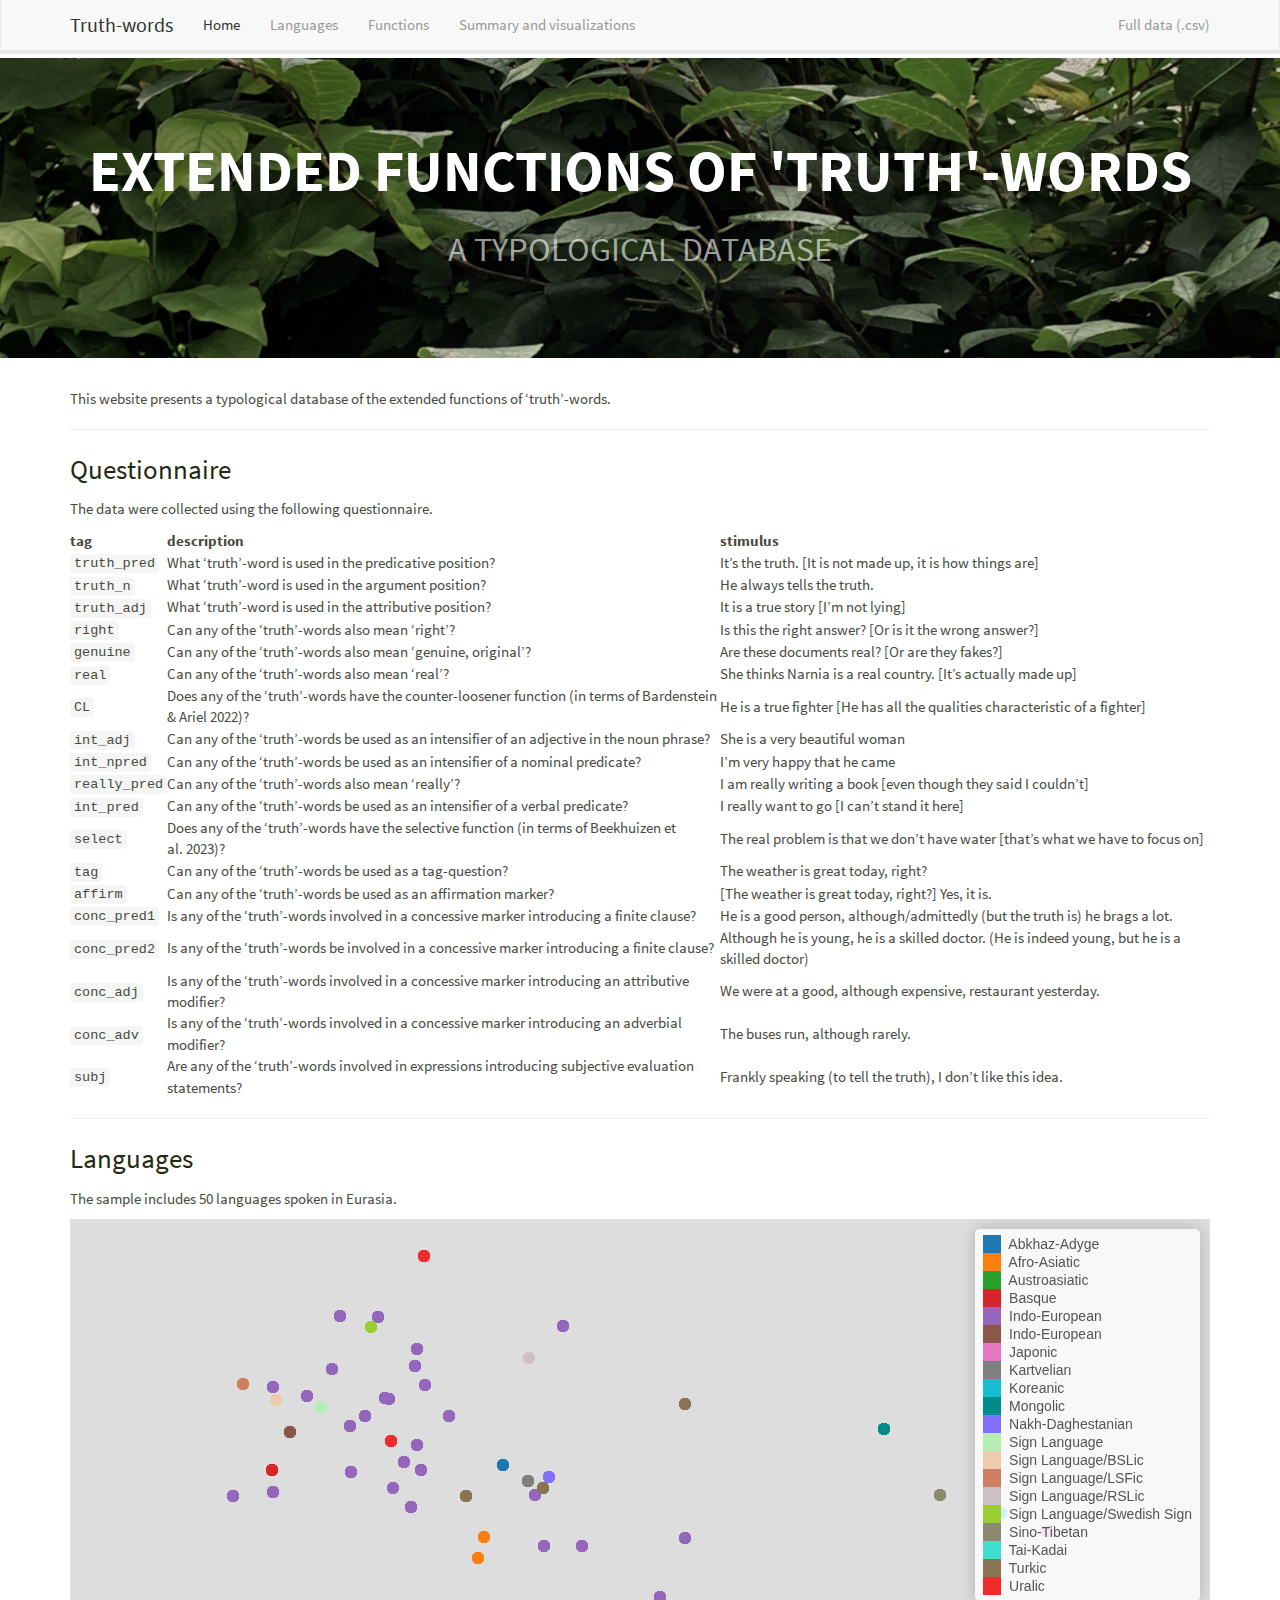
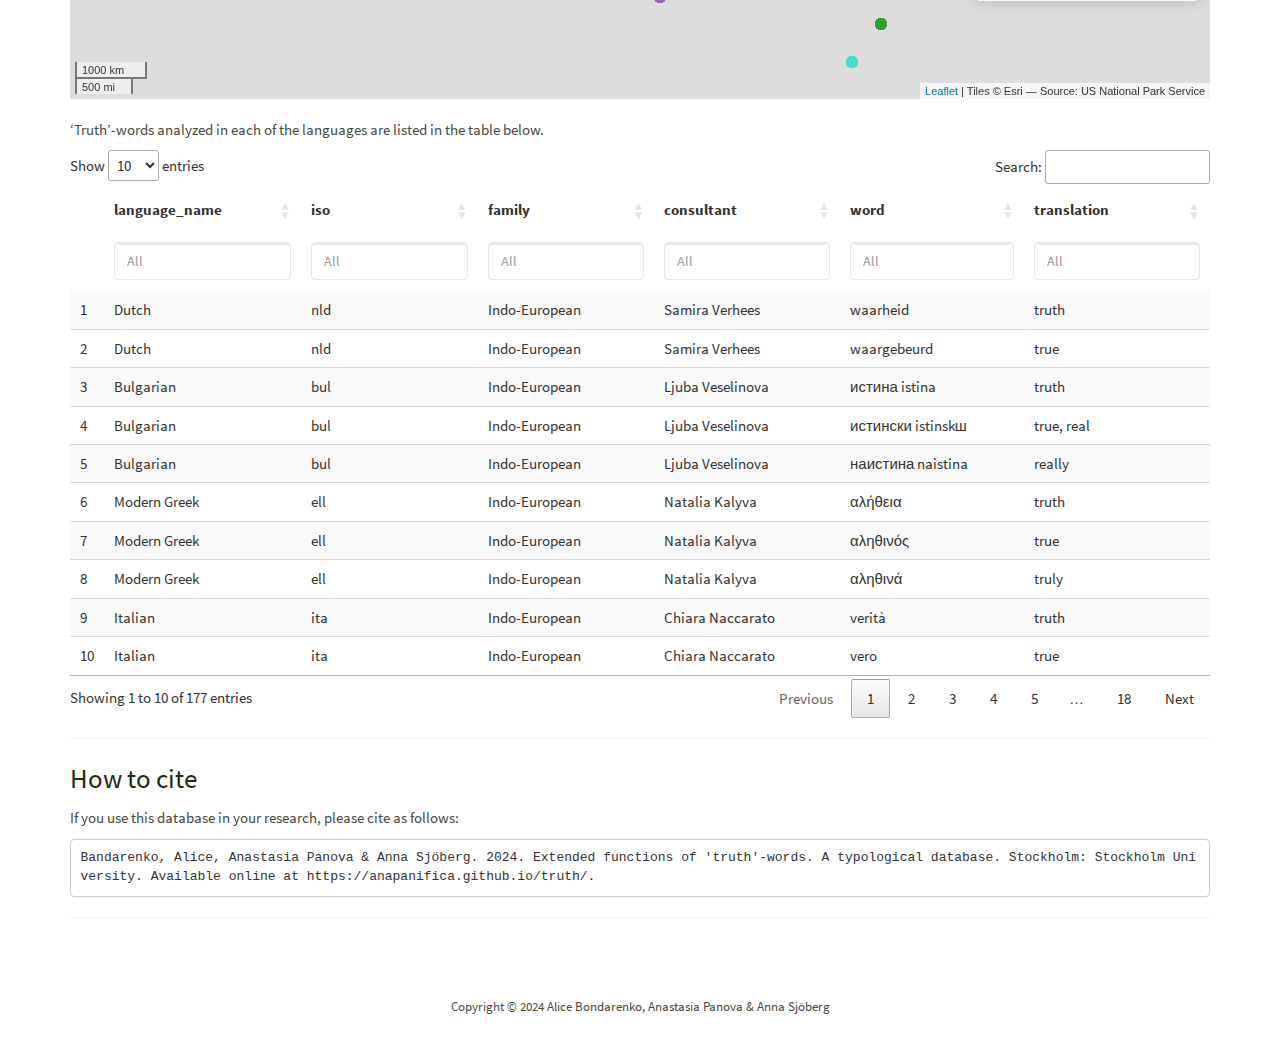
==== commit 6139f179: "more languages" ====
--- a/docs/index.html
+++ b/docs/index.html
@@ -314,139 +314,242 @@
 <h2>Questionnaire</h2>
 <p>The data were collected using the following questionnaire.</p>
 <table>
-<colgroup>
-<col width="6%" />
-<col width="49%" />
-<col width="44%" />
-</colgroup>
 <thead>
-<tr class="header">
-<th align="left">tag</th>
-<th align="left">description</th>
-<th align="left">stimulus</th>
+<tr>
+<th style="text-align:left;">
+tag
+</th>
+<th style="text-align:left;">
+description
+</th>
+<th style="text-align:left;">
+stimulus
+</th>
 </tr>
 </thead>
 <tbody>
-<tr class="odd">
-<td align="left"><code>truth_pred</code></td>
-<td align="left">What ‘truth’-word is used in the predicative
-position?</td>
-<td align="left">It’s the truth. [It is not made up, it is how things
-are]</td>
-</tr>
-<tr class="even">
-<td align="left"><code>truth_n</code></td>
-<td align="left">What ‘truth’-word is used in the argument
-position?</td>
-<td align="left">He always tells the truth.</td>
-</tr>
-<tr class="odd">
-<td align="left"><code>truth_adj</code></td>
-<td align="left">What ‘truth’-word is used in the attributive
-position?</td>
-<td align="left">It is a true story [I’m not lying]</td>
-</tr>
-<tr class="even">
-<td align="left"><code>right</code></td>
-<td align="left">Can any of the ‘truth’-words also mean ‘right’?</td>
-<td align="left">Is this the right answer? [Or is it the wrong
-answer?]</td>
-</tr>
-<tr class="odd">
-<td align="left"><code>genuine</code></td>
-<td align="left">Can any of the ‘truth’-words also mean ‘genuine,
-original’?</td>
-<td align="left">Are these documents real? [Or are they fakes?]</td>
-</tr>
-<tr class="even">
-<td align="left"><code>real</code></td>
-<td align="left">Can any of the ‘truth’-words also mean ‘real’?</td>
-<td align="left">She thinks Narnia is a real country. [It’s actually
-made up]</td>
-</tr>
-<tr class="odd">
-<td align="left"><code>CL</code></td>
-<td align="left">Does any of the ‘truth’-words have the counter-loosener
-function (in terms of Bardenstein &amp; Ariel 2022)?</td>
-<td align="left">He is a true fighter [He has all the qualities
-characteristic of a fighter]</td>
-</tr>
-<tr class="even">
-<td align="left"><code>int_adj</code></td>
-<td align="left">Can any of the ‘truth’-words be used as an intensifier
-of an adjective in the noun phrase?</td>
-<td align="left">She is a very beautiful woman</td>
-</tr>
-<tr class="odd">
-<td align="left"><code>int_npred</code></td>
-<td align="left">Can any of the ‘truth’-words be used as an intensifier
-of a nominal predicate?</td>
-<td align="left">I’m very happy that he came</td>
-</tr>
-<tr class="even">
-<td align="left"><code>really_pred</code></td>
-<td align="left">Can any of the ‘truth’-words also mean ‘really’?</td>
-<td align="left">I am really writing a book [even though they said I
-couldn’t]</td>
-</tr>
-<tr class="odd">
-<td align="left"><code>int_pred</code></td>
-<td align="left">Can any of the ‘truth’-words be used as an intensifier
-of a verbal predicate?</td>
-<td align="left">I really want to go [I can’t stand it here]</td>
-</tr>
-<tr class="even">
-<td align="left"><code>select</code></td>
-<td align="left">Does any of the ‘truth’-words have the selective
-function (in terms of Beekhuizen et al. 2023)?</td>
-<td align="left">The real problem is that we don’t have water [that’s
-what we have to focus on]</td>
-</tr>
-<tr class="odd">
-<td align="left"><code>tag</code></td>
-<td align="left">Can any of the ‘truth’-words be used as a
-tag-question?</td>
-<td align="left">The weather is great today, right?</td>
-</tr>
-<tr class="even">
-<td align="left"><code>affirm</code></td>
-<td align="left">Can any of the ‘truth’-words be used as an affirmation
-marker?</td>
-<td align="left">[The weather is great today, right?] Yes, it is.</td>
-</tr>
-<tr class="odd">
-<td align="left"><code>conc_pred1</code></td>
-<td align="left">Is any of the ‘truth’-words involved in a concessive
-marker introducing a finite clause?</td>
-<td align="left">He is a good person, although/admittedly (but the truth
-is) he brags a lot.</td>
-</tr>
-<tr class="even">
-<td align="left"><code>conc_pred2</code></td>
-<td align="left">Is any of the ‘truth’-words be involved in a concessive
-marker introducing a finite clause?</td>
-<td align="left">Although he is young, he is a skilled doctor. (He is
-indeed young, but he is a skilled doctor)</td>
-</tr>
-<tr class="odd">
-<td align="left"><code>conc_adj</code></td>
-<td align="left">Is any of the ‘truth’-words involved in a concessive
-marker introducing an attributive modifier?</td>
-<td align="left">We were at a good, although expensive, restaurant
-yesterday.</td>
-</tr>
-<tr class="even">
-<td align="left"><code>conc_adv</code></td>
-<td align="left">Is any of the ‘truth’-words involved in a concessive
-marker introducing an adverbial modifier?</td>
-<td align="left">The buses run, although rarely.</td>
-</tr>
-<tr class="odd">
-<td align="left"><code>subj</code></td>
-<td align="left">Are any of the ‘truth’-words involved in expressions
-introducing subjective evaluation statements?</td>
-<td align="left">Frankly speaking (to tell the truth), I don’t like this
-idea.</td>
+<tr>
+<td style="text-align:left;">
+<code>truth_pred</code>
+</td>
+<td style="text-align:left;">
+What ‘truth’-word is used in the predicative position?
+</td>
+<td style="text-align:left;">
+It’s the truth. [It is not made up, it is how things are]
+</td>
+</tr>
+<tr>
+<td style="text-align:left;">
+<code>truth_n</code>
+</td>
+<td style="text-align:left;">
+What ‘truth’-word is used in the argument position?
+</td>
+<td style="text-align:left;">
+He always tells the truth.
+</td>
+</tr>
+<tr>
+<td style="text-align:left;">
+<code>truth_adj</code>
+</td>
+<td style="text-align:left;">
+What ‘truth’-word is used in the attributive position?
+</td>
+<td style="text-align:left;">
+It is a true story [I’m not lying]
+</td>
+</tr>
+<tr>
+<td style="text-align:left;">
+<code>right</code>
+</td>
+<td style="text-align:left;">
+Can any of the ‘truth’-words also mean ‘right’?
+</td>
+<td style="text-align:left;">
+Is this the right answer? [Or is it the wrong answer?]
+</td>
+</tr>
+<tr>
+<td style="text-align:left;">
+<code>genuine</code>
+</td>
+<td style="text-align:left;">
+Can any of the ‘truth’-words also mean ‘genuine, original’?
+</td>
+<td style="text-align:left;">
+Are these documents real? [Or are they fakes?]
+</td>
+</tr>
+<tr>
+<td style="text-align:left;">
+<code>real</code>
+</td>
+<td style="text-align:left;">
+Can any of the ‘truth’-words also mean ‘real’?
+</td>
+<td style="text-align:left;">
+She thinks Narnia is a real country. [It’s actually made up]
+</td>
+</tr>
+<tr>
+<td style="text-align:left;">
+<code>CL</code>
+</td>
+<td style="text-align:left;">
+Does any of the ‘truth’-words have the counter-loosener function (in
+terms of Bardenstein &amp; Ariel 2022)?
+</td>
+<td style="text-align:left;">
+He is a true fighter [He has all the qualities characteristic of a
+fighter]
+</td>
+</tr>
+<tr>
+<td style="text-align:left;">
+<code>int_adj</code>
+</td>
+<td style="text-align:left;">
+Can any of the ‘truth’-words be used as an intensifier of an adjective
+in the noun phrase?
+</td>
+<td style="text-align:left;">
+She is a very beautiful woman
+</td>
+</tr>
+<tr>
+<td style="text-align:left;">
+<code>int_npred</code>
+</td>
+<td style="text-align:left;">
+Can any of the ‘truth’-words be used as an intensifier of a nominal
+predicate?
+</td>
+<td style="text-align:left;">
+I’m very happy that he came
+</td>
+</tr>
+<tr>
+<td style="text-align:left;">
+<code>really_pred</code>
+</td>
+<td style="text-align:left;">
+Can any of the ‘truth’-words also mean ‘really’?
+</td>
+<td style="text-align:left;">
+I am really writing a book [even though they said I couldn’t]
+</td>
+</tr>
+<tr>
+<td style="text-align:left;">
+<code>int_pred</code>
+</td>
+<td style="text-align:left;">
+Can any of the ‘truth’-words be used as an intensifier of a verbal
+predicate?
+</td>
+<td style="text-align:left;">
+I really want to go [I can’t stand it here]
+</td>
+</tr>
+<tr>
+<td style="text-align:left;">
+<code>select</code>
+</td>
+<td style="text-align:left;">
+Does any of the ‘truth’-words have the selective function (in terms of
+Beekhuizen et al. 2023)?
+</td>
+<td style="text-align:left;">
+The real problem is that we don’t have water [that’s what we have to
+focus on]
+</td>
+</tr>
+<tr>
+<td style="text-align:left;">
+<code>tag</code>
+</td>
+<td style="text-align:left;">
+Can any of the ‘truth’-words be used as a tag-question?
+</td>
+<td style="text-align:left;">
+The weather is great today, right?
+</td>
+</tr>
+<tr>
+<td style="text-align:left;">
+<code>affirm</code>
+</td>
+<td style="text-align:left;">
+Can any of the ‘truth’-words be used as an affirmation marker?
+</td>
+<td style="text-align:left;">
+[The weather is great today, right?] Yes, it is.
+</td>
+</tr>
+<tr>
+<td style="text-align:left;">
+<code>conc_pred1</code>
+</td>
+<td style="text-align:left;">
+Is any of the ‘truth’-words involved in a concessive marker introducing
+a finite clause?
+</td>
+<td style="text-align:left;">
+He is a good person, although/admittedly (but the truth is) he brags a
+lot.
+</td>
+</tr>
+<tr>
+<td style="text-align:left;">
+<code>conc_pred2</code>
+</td>
+<td style="text-align:left;">
+Is any of the ‘truth’-words be involved in a concessive marker
+introducing a finite clause?
+</td>
+<td style="text-align:left;">
+Although he is young, he is a skilled doctor. (He is indeed young, but
+he is a skilled doctor)
+</td>
+</tr>
+<tr>
+<td style="text-align:left;">
+<code>conc_adj</code>
+</td>
+<td style="text-align:left;">
+Is any of the ‘truth’-words involved in a concessive marker introducing
+an attributive modifier?
+</td>
+<td style="text-align:left;">
+We were at a good, although expensive, restaurant yesterday.
+</td>
+</tr>
+<tr>
+<td style="text-align:left;">
+<code>conc_adv</code>
+</td>
+<td style="text-align:left;">
+Is any of the ‘truth’-words involved in a concessive marker introducing
+an adverbial modifier?
+</td>
+<td style="text-align:left;">
+The buses run, although rarely.
+</td>
+</tr>
+<tr>
+<td style="text-align:left;">
+<code>subj</code>
+</td>
+<td style="text-align:left;">
+Are any of the ‘truth’-words involved in expressions introducing
+subjective evaluation statements?
+</td>
+<td style="text-align:left;">
+Frankly speaking (to tell the truth), I don’t like this idea.
+</td>
 </tr>
 </tbody>
 </table>
@@ -455,12 +558,12 @@
 <div id="languages" class="section level2">
 <h2>Languages</h2>
 <p>The sample includes 50 languages spoken in Eurasia.</p>
-<div id="htmlwidget-244aaddf2639520a3f5a" style="width:100%;height:480px;" class="leaflet html-widget"></div>
-<script type="application/json" data-for="htmlwidget-244aaddf2639520a3f5a">{"x":{"options":{"crs":{"crsClass":"L.CRS.EPSG3857","code":null,"proj4def":null,"projectedBounds":null,"options":{}},"zoomControl":false},"calls":[{"method":"addTiles","args":["Esri.WorldPhysical",null,null,{"minZoom":0,"maxZoom":18,"tileSize":256,"subdomains":"abc","errorTileUrl":"","tms":false,"noWrap":false,"zoomOffset":0,"zoomReverse":false,"opacity":1,"zIndex":1,"detectRetina":false}]},{"method":"addProviderTiles","args":["Esri.WorldPhysical",null,"Esri.WorldPhysical",{"errorTileUrl":"","noWrap":false,"opacity":1,"detectRetina":false}]},{"method":"addCircleMarkers","args":[[52,52,52,52,52,52,52,52,52,52,43.3646,43.3646,43.3646,43.3646,43.3646,43.3646,43.3646,43.3646,43.3646,43.3646,38.36,38.36,38.36,38.36,38.36,38.36,38.36,38.36,38.36,38.36,38.36,38.36,38.36,38.36,38.36,38.36,38.36,43.0464,43.0464,43.0464,43.0464,43.0464,43.0464,43.0464,43.0464,43.0464,43.0464,43.0464,43.0464,43.0464,43.0464,43.0464,40.4414,40.4414,40.4414,40.4414,40.4414,40.4414,40.4414,40.4414,40.4414,40.4414,40.4414,40.4414,40.4414,40.4414,40.4414,44.3238,44.3238,44.3238,44.3238,44.3238,44.3238,44.3238,44.3238,44.3238,44.3238,44.3238,44.3238,44.3238,44.3238,55.1429,55.1429,55.1429,55.1429,55.1429,55.1429,55.1429,55.1429,55.1429,55.1429,55.1429,55.1429,55.1429,55.1429,41.850397,41.850397,41.850397,41.850397,41.850397,41.850397,41.850397,41.850397,41.850397,41.850397,41.850397,40,40,40,40,40,40,40,40,59.92,59.92,59.92,59.92,59.92,59.92,59.92,59.92,59.92,59.92,59.92,59.92,59.800634,59.800634,59.800634,59.800634,59.800634,59.800634,59.800634,59.800634,59.800634,59.800634,59.800634,59.800634,59.800634,59.800634,48.649,48.649,48.649,48.649,48.649,48.649,48.649,48.649,48.649,48.649,48.649,39.8667,39.8667,39.8667,39.8667,39.8667,39.8667,39.8667,39.8667,39.8667,39.8667,39.8667,39.8667,46.9068585714,46.9068585714,46.9068585714,46.9068585714,46.9068585714,46.9068585714,46.9068585714,46.9068585714,46.9068585714,51.8439,51.8439,51.8439,51.8439,51.8439,51.8439,51.8439,51.8439,51.8439,51.8439,51.8439,51.8439,53.2307,53.2307,53.2307,53.2307,53.2307,53.2307,53.2307,53.2307,40.97768,40.97768,40.97768,40.97768,40.97768,40.97768,40.97768,40.97768,40.97768,40.97768,40.97768,40.97768,40.97768,41,41,41,41,46.3913,46.3913,46.3913,46.3913,46.3913,46.3913,46.3913,46.3913,46.3913,46.3913,49.873398,49.873398,49.873398,49.873398,49.873398,49.873398,49.873398,49.873398,49.873398,49.873398,49.873398,49.873398,49.873398,49.873398,31.1056,31.1056,31.1056,31.1056,31.1056,31.1056,56.826108,56.826108,56.826108,56.826108,56.826108,56.826108,56.826108,56.826108,56.826108,56.826108,56.826108,56.826108,49.796,49.796,49.796,49.796,49.796,49.796,49.796,49.796,35,35,35,35,35,51.6688,51.6688,51.6688,51.6688,51.6688,51.6688,53.315,53.315,53.315,53.315,53.315,53.315,58.929,58.929,58.929,58.929,58.929,58.929,58.929,58.929,58.929,64.7628,64.7628,64.7628,64.7628,64.7628,64.7628,64.7628,64.7628,64.7628,64.7628,54.8655,54.8655,54.8655,54.8655,54.8655,54.8655,54.8655,54.8655,43.2787,43.2787,43.2787,43.2787,43.2787,43.2787,43.2787,43.2787,43.2787,43.2787,43.2787,43.2787],[5,5,5,5,5,5,5,5,5,5,25.047,25.047,25.047,25.047,25.047,25.047,25.047,25.047,25.047,25.047,23.13,23.13,23.13,23.13,23.13,23.13,23.13,23.13,23.13,23.13,23.13,23.13,23.13,23.13,23.13,23.13,23.13,12.6489,12.6489,12.6489,12.6489,12.6489,12.6489,12.6489,12.6489,12.6489,12.6489,12.6489,12.6489,12.6489,12.6489,12.6489,-1.11788,-1.11788,-1.11788,-1.11788,-1.11788,-1.11788,-1.11788,-1.11788,-1.11788,-1.11788,-1.11788,-1.11788,-1.11788,-1.11788,-1.11788,21.9192,21.9192,21.9192,21.9192,21.9192,21.9192,21.9192,21.9192,21.9192,21.9192,21.9192,21.9192,21.9192,21.9192,23.9601,23.9601,23.9601,23.9601,23.9601,23.9601,23.9601,23.9601,23.9601,23.9601,23.9601,23.9601,23.9601,23.9601,43.78613,43.78613,43.78613,43.78613,43.78613,43.78613,43.78613,43.78613,43.78613,43.78613,43.78613,45,45,45,45,45,45,45,45,10.71,10.71,10.71,10.71,10.71,10.71,10.71,10.71,10.71,10.71,10.71,10.71,17.389526,17.389526,17.389526,17.389526,17.389526,17.389526,17.389526,17.389526,17.389526,17.389526,17.389526,17.389526,17.389526,17.389526,12.4676,12.4676,12.4676,12.4676,12.4676,12.4676,12.4676,12.4676,12.4676,12.4676,12.4676,32.8667,32.8667,32.8667,32.8667,32.8667,32.8667,32.8667,32.8667,32.8667,32.8667,32.8667,32.8667,19.6555271429,19.6555271429,19.6555271429,19.6555271429,19.6555271429,19.6555271429,19.6555271429,19.6555271429,19.6555271429,18.6255,18.6255,18.6255,18.6255,18.6255,18.6255,18.6255,18.6255,18.6255,18.6255,18.6255,18.6255,25.6038,25.6038,25.6038,25.6038,25.6038,25.6038,25.6038,25.6038,46.4737,46.4737,46.4737,46.4737,46.4737,46.4737,46.4737,46.4737,46.4737,46.4737,46.4737,46.4737,46.4737,20,20,20,20,24.2256,24.2256,24.2256,24.2256,24.2256,24.2256,24.2256,24.2256,24.2256,24.2256,15.10437,15.10437,15.10437,15.10437,15.10437,15.10437,15.10437,15.10437,15.10437,15.10437,15.10437,15.10437,15.10437,15.10437,35.0179,35.0179,35.0179,35.0179,35.0179,35.0179,24.309118,24.309118,24.309118,24.309118,24.309118,24.309118,24.309118,24.309118,24.309118,24.309118,24.309118,24.309118,29.945,29.945,29.945,29.945,29.945,29.945,29.945,29.945,135,135,135,135,135,-0.4431,-0.4431,-0.4431,-0.4431,-0.4431,-0.4431,-6.36541,-6.36541,-6.36541,-6.36541,-6.36541,-6.36541,16.1133,16.1133,16.1133,16.1133,16.1133,16.1133,16.1133,16.1133,16.1133,25.5577,25.5577,25.5577,25.5577,25.5577,25.5577,25.5577,25.5577,25.5577,25.5577,9.36284,9.36284,9.36284,9.36284,9.36284,9.36284,9.36284,9.36284,-1.31622,-1.31622,-1.31622,-1.31622,-1.31622,-1.31622,-1.31622,-1.31622,-1.31622,-1.31622,-1.31622,-1.31622],6,null,["","","","","","","","","","","","","","","","","","","","","","","","","","","","","","","","","","","","","","","","","","","","","","","","","","","","","","","","","","","","","","","","","","","","","","","","","","","","","","","","","","","","","","","","","","","","","","","","","","","","","","","","","","","","","","","","","","","","","","","","","","","","","","","","","","","","","","","","","","","","","","","","","","","","","","","","","","","","","","","","","","","","","","","","","","","","","","","","","","","","","","","","","","","","","","","","","","","","","","","","","","","","","","","","","","","","","","","","","","","","","","","","","","","","","","","","","","","","","","","","","","","","","","","","","","","","","","","","","","","","","","","","","","","","","","","","","","","","","","","","","","","","","","","","","","","","","","","","","","","","","","","","","","","","","","","","","","",""],{"interactive":true,"className":"","stroke":false,"color":"#03F","weight":1,"opacity":0.5,"fill":true,"fillColor":["#2CA02C","#2CA02C","#2CA02C","#2CA02C","#2CA02C","#2CA02C","#2CA02C","#2CA02C","#2CA02C","#2CA02C","#2CA02C","#2CA02C","#2CA02C","#2CA02C","#2CA02C","#2CA02C","#2CA02C","#2CA02C","#2CA02C","#2CA02C","#2CA02C","#2CA02C","#2CA02C","#2CA02C","#2CA02C","#2CA02C","#2CA02C","#2CA02C","#2CA02C","#2CA02C","#2CA02C","#2CA02C","#2CA02C","#2CA02C","#2CA02C","#2CA02C","#2CA02C","#2CA02C","#2CA02C","#2CA02C","#2CA02C","#2CA02C","#2CA02C","#2CA02C","#2CA02C","#2CA02C","#2CA02C","#2CA02C","#2CA02C","#2CA02C","#2CA02C","#2CA02C","#2CA02C","#2CA02C","#2CA02C","#2CA02C","#2CA02C","#2CA02C","#2CA02C","#2CA02C","#2CA02C","#2CA02C","#2CA02C","#2CA02C","#2CA02C","#2CA02C","#2CA02C","#2CA02C","#2CA02C","#2CA02C","#2CA02C","#2CA02C","#2CA02C","#2CA02C","#2CA02C","#2CA02C","#2CA02C","#2CA02C","#2CA02C","#2CA02C","#2CA02C","#2CA02C","#2CA02C","#2CA02C","#2CA02C","#2CA02C","#2CA02C","#2CA02C","#2CA02C","#2CA02C","#2CA02C","#2CA02C","#2CA02C","#2CA02C","#2CA02C","#9467BD","#9467BD","#9467BD","#9467BD","#9467BD","#9467BD","#9467BD","#9467BD","#9467BD","#9467BD","#9467BD","#2CA02C","#2CA02C","#2CA02C","#2CA02C","#2CA02C","#2CA02C","#2CA02C","#2CA02C","#2CA02C","#2CA02C","#2CA02C","#2CA02C","#2CA02C","#2CA02C","#2CA02C","#2CA02C","#2CA02C","#2CA02C","#2CA02C","#2CA02C","#2CA02C","#2CA02C","#2CA02C","#2CA02C","#2CA02C","#2CA02C","#2CA02C","#2CA02C","#2CA02C","#2CA02C","#2CA02C","#2CA02C","#2CA02C","#2CA02C","#2CA02C","#2CA02C","#2CA02C","#2CA02C","#2CA02C","#2CA02C","#2CA02C","#2CA02C","#2CA02C","#2CA02C","#2CA02C","#17BECF","#17BECF","#17BECF","#17BECF","#17BECF","#17BECF","#17BECF","#17BECF","#17BECF","#17BECF","#17BECF","#17BECF","#008B8B","#008B8B","#008B8B","#008B8B","#008B8B","#008B8B","#008B8B","#008B8B","#008B8B","#2CA02C","#2CA02C","#2CA02C","#2CA02C","#2CA02C","#2CA02C","#2CA02C","#2CA02C","#2CA02C","#2CA02C","#2CA02C","#2CA02C","#2CA02C","#2CA02C","#2CA02C","#2CA02C","#2CA02C","#2CA02C","#2CA02C","#2CA02C","#17BECF","#17BECF","#17BECF","#17BECF","#17BECF","#17BECF","#17BECF","#17BECF","#17BECF","#17BECF","#17BECF","#17BECF","#17BECF","#2CA02C","#2CA02C","#2CA02C","#2CA02C","#2CA02C","#2CA02C","#2CA02C","#2CA02C","#2CA02C","#2CA02C","#2CA02C","#2CA02C","#2CA02C","#2CA02C","#2CA02C","#2CA02C","#2CA02C","#2CA02C","#2CA02C","#2CA02C","#2CA02C","#2CA02C","#2CA02C","#2CA02C","#2CA02C","#2CA02C","#2CA02C","#2CA02C","#1F77B4","#1F77B4","#1F77B4","#1F77B4","#1F77B4","#1F77B4","#2CA02C","#2CA02C","#2CA02C","#2CA02C","#2CA02C","#2CA02C","#2CA02C","#2CA02C","#2CA02C","#2CA02C","#2CA02C","#2CA02C","#2CA02C","#2CA02C","#2CA02C","#2CA02C","#2CA02C","#2CA02C","#2CA02C","#2CA02C","#D62728","#D62728","#D62728","#D62728","#D62728","#8C564B","#8C564B","#8C564B","#8C564B","#8C564B","#8C564B","#E377C2","#E377C2","#E377C2","#E377C2","#E377C2","#E377C2","#7F7F7F","#7F7F7F","#7F7F7F","#7F7F7F","#7F7F7F","#7F7F7F","#7F7F7F","#7F7F7F","#7F7F7F","#008B8B","#008B8B","#008B8B","#008B8B","#008B8B","#008B8B","#008B8B","#008B8B","#008B8B","#008B8B","#2CA02C","#2CA02C","#2CA02C","#2CA02C","#2CA02C","#2CA02C","#2CA02C","#2CA02C","#FF7F0E","#FF7F0E","#FF7F0E","#FF7F0E","#FF7F0E","#FF7F0E","#FF7F0E","#FF7F0E","#FF7F0E","#FF7F0E","#FF7F0E","#FF7F0E"],"fillOpacity":1},null,null,["<a href='https://glottolog.org/resource/languoid/id/dutc1256' target='_blank'>Dutch<\/a><br>","<a href='https://glottolog.org/resource/languoid/id/dutc1256' target='_blank'>Dutch<\/a><br>","<a href='https://glottolog.org/resource/languoid/id/dutc1256' target='_blank'>Dutch<\/a><br>","<a href='https://glottolog.org/resource/languoid/id/dutc1256' target='_blank'>Dutch<\/a><br>","<a href='https://glottolog.org/resource/languoid/id/dutc1256' target='_blank'>Dutch<\/a><br>","<a href='https://glottolog.org/resource/languoid/id/dutc1256' target='_blank'>Dutch<\/a><br>","<a href='https://glottolog.org/resource/languoid/id/dutc1256' target='_blank'>Dutch<\/a><br>","<a href='https://glottolog.org/resource/languoid/id/dutc1256' target='_blank'>Dutch<\/a><br>","<a href='https://glottolog.org/resource/languoid/id/dutc1256' target='_blank'>Dutch<\/a><br>","<a href='https://glottolog.org/resource/languoid/id/dutc1256' target='_blank'>Dutch<\/a><br>","<a href='https://glottolog.org/resource/languoid/id/bulg1262' target='_blank'>Bulgarian<\/a><br>","<a href='https://glottolog.org/resource/languoid/id/bulg1262' target='_blank'>Bulgarian<\/a><br>","<a href='https://glottolog.org/resource/languoid/id/bulg1262' target='_blank'>Bulgarian<\/a><br>","<a href='https://glottolog.org/resource/languoid/id/bulg1262' target='_blank'>Bulgarian<\/a><br>","<a href='https://glottolog.org/resource/languoid/id/bulg1262' target='_blank'>Bulgarian<\/a><br>","<a href='https://glottolog.org/resource/languoid/id/bulg1262' target='_blank'>Bulgarian<\/a><br>","<a href='https://glottolog.org/resource/languoid/id/bulg1262' target='_blank'>Bulgarian<\/a><br>","<a href='https://glottolog.org/resource/languoid/id/bulg1262' target='_blank'>Bulgarian<\/a><br>","<a href='https://glottolog.org/resource/languoid/id/bulg1262' target='_blank'>Bulgarian<\/a><br>","<a href='https://glottolog.org/resource/languoid/id/bulg1262' target='_blank'>Bulgarian<\/a><br>","<a href='https://glottolog.org/resource/languoid/id/mode1248' target='_blank'>Modern Greek<\/a><br>","<a href='https://glottolog.org/resource/languoid/id/mode1248' target='_blank'>Modern Greek<\/a><br>","<a href='https://glottolog.org/resource/languoid/id/mode1248' target='_blank'>Modern Greek<\/a><br>","<a href='https://glottolog.org/resource/languoid/id/mode1248' target='_blank'>Modern Greek<\/a><br>","<a href='https://glottolog.org/resource/languoid/id/mode1248' target='_blank'>Modern Greek<\/a><br>","<a href='https://glottolog.org/resource/languoid/id/mode1248' target='_blank'>Modern Greek<\/a><br>","<a href='https://glottolog.org/resource/languoid/id/mode1248' target='_blank'>Modern Greek<\/a><br>","<a href='https://glottolog.org/resource/languoid/id/mode1248' target='_blank'>Modern Greek<\/a><br>","<a href='https://glottolog.org/resource/languoid/id/mode1248' target='_blank'>Modern Greek<\/a><br>","<a href='https://glottolog.org/resource/languoid/id/mode1248' target='_blank'>Modern Greek<\/a><br>","<a href='https://glottolog.org/resource/languoid/id/mode1248' target='_blank'>Modern Greek<\/a><br>","<a href='https://glottolog.org/resource/languoid/id/mode1248' target='_blank'>Modern Greek<\/a><br>","<a href='https://glottolog.org/resource/languoid/id/mode1248' target='_blank'>Modern Greek<\/a><br>","<a href='https://glottolog.org/resource/languoid/id/mode1248' target='_blank'>Modern Greek<\/a><br>","<a href='https://glottolog.org/resource/languoid/id/mode1248' target='_blank'>Modern Greek<\/a><br>","<a href='https://glottolog.org/resource/languoid/id/mode1248' target='_blank'>Modern Greek<\/a><br>","<a href='https://glottolog.org/resource/languoid/id/mode1248' target='_blank'>Modern Greek<\/a><br>","<a href='https://glottolog.org/resource/languoid/id/ital1282' target='_blank'>Italian<\/a><br>","<a href='https://glottolog.org/resource/languoid/id/ital1282' target='_blank'>Italian<\/a><br>","<a href='https://glottolog.org/resource/languoid/id/ital1282' target='_blank'>Italian<\/a><br>","<a href='https://glottolog.org/resource/languoid/id/ital1282' target='_blank'>Italian<\/a><br>","<a href='https://glottolog.org/resource/languoid/id/ital1282' target='_blank'>Italian<\/a><br>","<a href='https://glottolog.org/resource/languoid/id/ital1282' target='_blank'>Italian<\/a><br>","<a href='https://glottolog.org/resource/languoid/id/ital1282' target='_blank'>Italian<\/a><br>","<a href='https://glottolog.org/resource/languoid/id/ital1282' target='_blank'>Italian<\/a><br>","<a href='https://glottolog.org/resource/languoid/id/ital1282' target='_blank'>Italian<\/a><br>","<a href='https://glottolog.org/resource/languoid/id/ital1282' target='_blank'>Italian<\/a><br>","<a href='https://glottolog.org/resource/languoid/id/ital1282' target='_blank'>Italian<\/a><br>","<a href='https://glottolog.org/resource/languoid/id/ital1282' target='_blank'>Italian<\/a><br>","<a href='https://glottolog.org/resource/languoid/id/ital1282' target='_blank'>Italian<\/a><br>","<a href='https://glottolog.org/resource/languoid/id/ital1282' target='_blank'>Italian<\/a><br>","<a href='https://glottolog.org/resource/languoid/id/ital1282' target='_blank'>Italian<\/a><br>","<a href='https://glottolog.org/resource/languoid/id/stan1288' target='_blank'>Spanish<\/a><br>","<a href='https://glottolog.org/resource/languoid/id/stan1288' target='_blank'>Spanish<\/a><br>","<a href='https://glottolog.org/resource/languoid/id/stan1288' target='_blank'>Spanish<\/a><br>","<a href='https://glottolog.org/resource/languoid/id/stan1288' target='_blank'>Spanish<\/a><br>","<a href='https://glottolog.org/resource/languoid/id/stan1288' target='_blank'>Spanish<\/a><br>","<a href='https://glottolog.org/resource/languoid/id/stan1288' target='_blank'>Spanish<\/a><br>","<a href='https://glottolog.org/resource/languoid/id/stan1288' target='_blank'>Spanish<\/a><br>","<a href='https://glottolog.org/resource/languoid/id/stan1288' target='_blank'>Spanish<\/a><br>","<a href='https://glottolog.org/resource/languoid/id/stan1288' target='_blank'>Spanish<\/a><br>","<a href='https://glottolog.org/resource/languoid/id/stan1288' target='_blank'>Spanish<\/a><br>","<a href='https://glottolog.org/resource/languoid/id/stan1288' target='_blank'>Spanish<\/a><br>","<a href='https://glottolog.org/resource/languoid/id/stan1288' target='_blank'>Spanish<\/a><br>","<a href='https://glottolog.org/resource/languoid/id/stan1288' target='_blank'>Spanish<\/a><br>","<a href='https://glottolog.org/resource/languoid/id/stan1288' target='_blank'>Spanish<\/a><br>","<a href='https://glottolog.org/resource/languoid/id/stan1288' target='_blank'>Spanish<\/a><br>","<a href='https://glottolog.org/resource/languoid/id/serb1264' target='_blank'>Serbian Standard<\/a><br>","<a href='https://glottolog.org/resource/languoid/id/serb1264' target='_blank'>Serbian Standard<\/a><br>","<a href='https://glottolog.org/resource/languoid/id/serb1264' target='_blank'>Serbian Standard<\/a><br>","<a href='https://glottolog.org/resource/languoid/id/serb1264' target='_blank'>Serbian Standard<\/a><br>","<a href='https://glottolog.org/resource/languoid/id/serb1264' target='_blank'>Serbian Standard<\/a><br>","<a href='https://glottolog.org/resource/languoid/id/serb1264' target='_blank'>Serbian Standard<\/a><br>","<a href='https://glottolog.org/resource/languoid/id/serb1264' target='_blank'>Serbian Standard<\/a><br>","<a href='https://glottolog.org/resource/languoid/id/serb1264' target='_blank'>Serbian Standard<\/a><br>","<a href='https://glottolog.org/resource/languoid/id/serb1264' target='_blank'>Serbian Standard<\/a><br>","<a href='https://glottolog.org/resource/languoid/id/serb1264' target='_blank'>Serbian Standard<\/a><br>","<a href='https://glottolog.org/resource/languoid/id/serb1264' target='_blank'>Serbian Standard<\/a><br>","<a href='https://glottolog.org/resource/languoid/id/serb1264' target='_blank'>Serbian Standard<\/a><br>","<a href='https://glottolog.org/resource/languoid/id/serb1264' target='_blank'>Serbian Standard<\/a><br>","<a href='https://glottolog.org/resource/languoid/id/serb1264' target='_blank'>Serbian Standard<\/a><br>","<a href='https://glottolog.org/resource/languoid/id/lith1251' target='_blank'>Lithuanian<\/a><br>","<a href='https://glottolog.org/resource/languoid/id/lith1251' target='_blank'>Lithuanian<\/a><br>","<a href='https://glottolog.org/resource/languoid/id/lith1251' target='_blank'>Lithuanian<\/a><br>","<a href='https://glottolog.org/resource/languoid/id/lith1251' target='_blank'>Lithuanian<\/a><br>","<a href='https://glottolog.org/resource/languoid/id/lith1251' target='_blank'>Lithuanian<\/a><br>","<a href='https://glottolog.org/resource/languoid/id/lith1251' target='_blank'>Lithuanian<\/a><br>","<a href='https://glottolog.org/resource/languoid/id/lith1251' target='_blank'>Lithuanian<\/a><br>","<a href='https://glottolog.org/resource/languoid/id/lith1251' target='_blank'>Lithuanian<\/a><br>","<a href='https://glottolog.org/resource/languoid/id/lith1251' target='_blank'>Lithuanian<\/a><br>","<a href='https://glottolog.org/resource/languoid/id/lith1251' target='_blank'>Lithuanian<\/a><br>","<a href='https://glottolog.org/resource/languoid/id/lith1251' target='_blank'>Lithuanian<\/a><br>","<a href='https://glottolog.org/resource/languoid/id/lith1251' target='_blank'>Lithuanian<\/a><br>","<a href='https://glottolog.org/resource/languoid/id/lith1251' target='_blank'>Lithuanian<\/a><br>","<a href='https://glottolog.org/resource/languoid/id/lith1251' target='_blank'>Lithuanian<\/a><br>","<a href='https://glottolog.org/resource/languoid/id/nucl1302' target='_blank'>Georgian<\/a><br>","<a href='https://glottolog.org/resource/languoid/id/nucl1302' target='_blank'>Georgian<\/a><br>","<a href='https://glottolog.org/resource/languoid/id/nucl1302' target='_blank'>Georgian<\/a><br>","<a href='https://glottolog.org/resource/languoid/id/nucl1302' target='_blank'>Georgian<\/a><br>","<a href='https://glottolog.org/resource/languoid/id/nucl1302' target='_blank'>Georgian<\/a><br>","<a href='https://glottolog.org/resource/languoid/id/nucl1302' target='_blank'>Georgian<\/a><br>","<a href='https://glottolog.org/resource/languoid/id/nucl1302' target='_blank'>Georgian<\/a><br>","<a href='https://glottolog.org/resource/languoid/id/nucl1302' target='_blank'>Georgian<\/a><br>","<a href='https://glottolog.org/resource/languoid/id/nucl1302' target='_blank'>Georgian<\/a><br>","<a href='https://glottolog.org/resource/languoid/id/nucl1302' target='_blank'>Georgian<\/a><br>","<a href='https://glottolog.org/resource/languoid/id/nucl1302' target='_blank'>Georgian<\/a><br>","<a href='https://glottolog.org/resource/languoid/id/nucl1235' target='_blank'>Eastern Armenian<\/a><br>","<a href='https://glottolog.org/resource/languoid/id/nucl1235' target='_blank'>Eastern Armenian<\/a><br>","<a href='https://glottolog.org/resource/languoid/id/nucl1235' target='_blank'>Eastern Armenian<\/a><br>","<a href='https://glottolog.org/resource/languoid/id/nucl1235' target='_blank'>Eastern Armenian<\/a><br>","<a href='https://glottolog.org/resource/languoid/id/nucl1235' target='_blank'>Eastern Armenian<\/a><br>","<a href='https://glottolog.org/resource/languoid/id/nucl1235' target='_blank'>Eastern Armenian<\/a><br>","<a href='https://glottolog.org/resource/languoid/id/nucl1235' target='_blank'>Eastern Armenian<\/a><br>","<a href='https://glottolog.org/resource/languoid/id/nucl1235' target='_blank'>Eastern Armenian<\/a><br>","<a href='https://glottolog.org/resource/languoid/id/norw1258' target='_blank'>Norwegian<\/a><br>","<a href='https://glottolog.org/resource/languoid/id/norw1258' target='_blank'>Norwegian<\/a><br>","<a href='https://glottolog.org/resource/languoid/id/norw1258' target='_blank'>Norwegian<\/a><br>","<a href='https://glottolog.org/resource/languoid/id/norw1258' target='_blank'>Norwegian<\/a><br>","<a href='https://glottolog.org/resource/languoid/id/norw1258' target='_blank'>Norwegian<\/a><br>","<a href='https://glottolog.org/resource/languoid/id/norw1258' target='_blank'>Norwegian<\/a><br>","<a href='https://glottolog.org/resource/languoid/id/norw1258' target='_blank'>Norwegian<\/a><br>","<a href='https://glottolog.org/resource/languoid/id/norw1258' target='_blank'>Norwegian<\/a><br>","<a href='https://glottolog.org/resource/languoid/id/norw1258' target='_blank'>Norwegian<\/a><br>","<a href='https://glottolog.org/resource/languoid/id/norw1258' target='_blank'>Norwegian<\/a><br>","<a href='https://glottolog.org/resource/languoid/id/norw1258' target='_blank'>Norwegian<\/a><br>","<a href='https://glottolog.org/resource/languoid/id/norw1258' target='_blank'>Norwegian<\/a><br>","<a href='https://glottolog.org/resource/languoid/id/swed1254' target='_blank'>Swedish<\/a><br>","<a href='https://glottolog.org/resource/languoid/id/swed1254' target='_blank'>Swedish<\/a><br>","<a href='https://glottolog.org/resource/languoid/id/swed1254' target='_blank'>Swedish<\/a><br>","<a href='https://glottolog.org/resource/languoid/id/swed1254' target='_blank'>Swedish<\/a><br>","<a href='https://glottolog.org/resource/languoid/id/swed1254' target='_blank'>Swedish<\/a><br>","<a href='https://glottolog.org/resource/languoid/id/swed1254' target='_blank'>Swedish<\/a><br>","<a href='https://glottolog.org/resource/languoid/id/swed1254' target='_blank'>Swedish<\/a><br>","<a href='https://glottolog.org/resource/languoid/id/swed1254' target='_blank'>Swedish<\/a><br>","<a href='https://glottolog.org/resource/languoid/id/swed1254' target='_blank'>Swedish<\/a><br>","<a href='https://glottolog.org/resource/languoid/id/swed1254' target='_blank'>Swedish<\/a><br>","<a href='https://glottolog.org/resource/languoid/id/swed1254' target='_blank'>Swedish<\/a><br>","<a href='https://glottolog.org/resource/languoid/id/swed1254' target='_blank'>Swedish<\/a><br>","<a href='https://glottolog.org/resource/languoid/id/swed1254' target='_blank'>Swedish<\/a><br>","<a href='https://glottolog.org/resource/languoid/id/swed1254' target='_blank'>Swedish<\/a><br>","<a href='https://glottolog.org/resource/languoid/id/stan1295' target='_blank'>German<\/a><br>","<a href='https://glottolog.org/resource/languoid/id/stan1295' target='_blank'>German<\/a><br>","<a href='https://glottolog.org/resource/languoid/id/stan1295' target='_blank'>German<\/a><br>","<a href='https://glottolog.org/resource/languoid/id/stan1295' target='_blank'>German<\/a><br>","<a href='https://glottolog.org/resource/languoid/id/stan1295' target='_blank'>German<\/a><br>","<a href='https://glottolog.org/resource/languoid/id/stan1295' target='_blank'>German<\/a><br>","<a href='https://glottolog.org/resource/languoid/id/stan1295' target='_blank'>German<\/a><br>","<a href='https://glottolog.org/resource/languoid/id/stan1295' target='_blank'>German<\/a><br>","<a href='https://glottolog.org/resource/languoid/id/stan1295' target='_blank'>German<\/a><br>","<a href='https://glottolog.org/resource/languoid/id/stan1295' target='_blank'>German<\/a><br>","<a href='https://glottolog.org/resource/languoid/id/stan1295' target='_blank'>German<\/a><br>","<a href='https://glottolog.org/resource/languoid/id/nucl1301' target='_blank'>Turkish<\/a><br>","<a href='https://glottolog.org/resource/languoid/id/nucl1301' target='_blank'>Turkish<\/a><br>","<a href='https://glottolog.org/resource/languoid/id/nucl1301' target='_blank'>Turkish<\/a><br>","<a href='https://glottolog.org/resource/languoid/id/nucl1301' target='_blank'>Turkish<\/a><br>","<a href='https://glottolog.org/resource/languoid/id/nucl1301' target='_blank'>Turkish<\/a><br>","<a href='https://glottolog.org/resource/languoid/id/nucl1301' target='_blank'>Turkish<\/a><br>","<a href='https://glottolog.org/resource/languoid/id/nucl1301' target='_blank'>Turkish<\/a><br>","<a href='https://glottolog.org/resource/languoid/id/nucl1301' target='_blank'>Turkish<\/a><br>","<a href='https://glottolog.org/resource/languoid/id/nucl1301' target='_blank'>Turkish<\/a><br>","<a href='https://glottolog.org/resource/languoid/id/nucl1301' target='_blank'>Turkish<\/a><br>","<a href='https://glottolog.org/resource/languoid/id/nucl1301' target='_blank'>Turkish<\/a><br>","<a href='https://glottolog.org/resource/languoid/id/nucl1301' target='_blank'>Turkish<\/a><br>","<a href='https://glottolog.org/resource/languoid/id/hung1274' target='_blank'>Hungarian<\/a><br>","<a href='https://glottolog.org/resource/languoid/id/hung1274' target='_blank'>Hungarian<\/a><br>","<a href='https://glottolog.org/resource/languoid/id/hung1274' target='_blank'>Hungarian<\/a><br>","<a href='https://glottolog.org/resource/languoid/id/hung1274' target='_blank'>Hungarian<\/a><br>","<a href='https://glottolog.org/resource/languoid/id/hung1274' target='_blank'>Hungarian<\/a><br>","<a href='https://glottolog.org/resource/languoid/id/hung1274' target='_blank'>Hungarian<\/a><br>","<a href='https://glottolog.org/resource/languoid/id/hung1274' target='_blank'>Hungarian<\/a><br>","<a href='https://glottolog.org/resource/languoid/id/hung1274' target='_blank'>Hungarian<\/a><br>","<a href='https://glottolog.org/resource/languoid/id/hung1274' target='_blank'>Hungarian<\/a><br>","<a href='https://glottolog.org/resource/languoid/id/poli1260' target='_blank'>Polish<\/a><br>","<a href='https://glottolog.org/resource/languoid/id/poli1260' target='_blank'>Polish<\/a><br>","<a href='https://glottolog.org/resource/languoid/id/poli1260' target='_blank'>Polish<\/a><br>","<a href='https://glottolog.org/resource/languoid/id/poli1260' target='_blank'>Polish<\/a><br>","<a href='https://glottolog.org/resource/languoid/id/poli1260' target='_blank'>Polish<\/a><br>","<a href='https://glottolog.org/resource/languoid/id/poli1260' target='_blank'>Polish<\/a><br>","<a href='https://glottolog.org/resource/languoid/id/poli1260' target='_blank'>Polish<\/a><br>","<a href='https://glottolog.org/resource/languoid/id/poli1260' target='_blank'>Polish<\/a><br>","<a href='https://glottolog.org/resource/languoid/id/poli1260' target='_blank'>Polish<\/a><br>","<a href='https://glottolog.org/resource/languoid/id/poli1260' target='_blank'>Polish<\/a><br>","<a href='https://glottolog.org/resource/languoid/id/poli1260' target='_blank'>Polish<\/a><br>","<a href='https://glottolog.org/resource/languoid/id/poli1260' target='_blank'>Polish<\/a><br>","<a href='https://glottolog.org/resource/languoid/id/bela1254' target='_blank'>Belarusian<\/a><br>","<a href='https://glottolog.org/resource/languoid/id/bela1254' target='_blank'>Belarusian<\/a><br>","<a href='https://glottolog.org/resource/languoid/id/bela1254' target='_blank'>Belarusian<\/a><br>","<a href='https://glottolog.org/resource/languoid/id/bela1254' target='_blank'>Belarusian<\/a><br>","<a href='https://glottolog.org/resource/languoid/id/bela1254' target='_blank'>Belarusian<\/a><br>","<a href='https://glottolog.org/resource/languoid/id/bela1254' target='_blank'>Belarusian<\/a><br>","<a href='https://glottolog.org/resource/languoid/id/bela1254' target='_blank'>Belarusian<\/a><br>","<a href='https://glottolog.org/resource/languoid/id/bela1254' target='_blank'>Belarusian<\/a><br>","<a href='https://glottolog.org/resource/languoid/id/nort2697' target='_blank'>North Azerbaijani<\/a><br>","<a href='https://glottolog.org/resource/languoid/id/nort2697' target='_blank'>North Azerbaijani<\/a><br>","<a href='https://glottolog.org/resource/languoid/id/nort2697' target='_blank'>North Azerbaijani<\/a><br>","<a href='https://glottolog.org/resource/languoid/id/nort2697' target='_blank'>North Azerbaijani<\/a><br>","<a href='https://glottolog.org/resource/languoid/id/nort2697' target='_blank'>North Azerbaijani<\/a><br>","<a href='https://glottolog.org/resource/languoid/id/nort2697' target='_blank'>North Azerbaijani<\/a><br>","<a href='https://glottolog.org/resource/languoid/id/nort2697' target='_blank'>North Azerbaijani<\/a><br>","<a href='https://glottolog.org/resource/languoid/id/nort2697' target='_blank'>North Azerbaijani<\/a><br>","<a href='https://glottolog.org/resource/languoid/id/nort2697' target='_blank'>North Azerbaijani<\/a><br>","<a href='https://glottolog.org/resource/languoid/id/nort2697' target='_blank'>North Azerbaijani<\/a><br>","<a href='https://glottolog.org/resource/languoid/id/nort2697' target='_blank'>North Azerbaijani<\/a><br>","<a href='https://glottolog.org/resource/languoid/id/nort2697' target='_blank'>North Azerbaijani<\/a><br>","<a href='https://glottolog.org/resource/languoid/id/nort2697' target='_blank'>North Azerbaijani<\/a><br>","<a href='https://glottolog.org/resource/languoid/id/tosk1239' target='_blank'>Northern Tosk Albanian<\/a><br>","<a href='https://glottolog.org/resource/languoid/id/tosk1239' target='_blank'>Northern Tosk Albanian<\/a><br>","<a href='https://glottolog.org/resource/languoid/id/tosk1239' target='_blank'>Northern Tosk Albanian<\/a><br>","<a href='https://glottolog.org/resource/languoid/id/tosk1239' target='_blank'>Northern Tosk Albanian<\/a><br>","<a href='https://glottolog.org/resource/languoid/id/roma1327' target='_blank'>Romanian<\/a><br>","<a href='https://glottolog.org/resource/languoid/id/roma1327' target='_blank'>Romanian<\/a><br>","<a href='https://glottolog.org/resource/languoid/id/roma1327' target='_blank'>Romanian<\/a><br>","<a href='https://glottolog.org/resource/languoid/id/roma1327' target='_blank'>Romanian<\/a><br>","<a href='https://glottolog.org/resource/languoid/id/roma1327' target='_blank'>Romanian<\/a><br>","<a href='https://glottolog.org/resource/languoid/id/roma1327' target='_blank'>Romanian<\/a><br>","<a href='https://glottolog.org/resource/languoid/id/roma1327' target='_blank'>Romanian<\/a><br>","<a href='https://glottolog.org/resource/languoid/id/roma1327' target='_blank'>Romanian<\/a><br>","<a href='https://glottolog.org/resource/languoid/id/roma1327' target='_blank'>Romanian<\/a><br>","<a href='https://glottolog.org/resource/languoid/id/roma1327' target='_blank'>Romanian<\/a><br>","<a href='https://glottolog.org/resource/languoid/id/czec1258' target='_blank'>Czech<\/a><br>","<a href='https://glottolog.org/resource/languoid/id/czec1258' target='_blank'>Czech<\/a><br>","<a href='https://glottolog.org/resource/languoid/id/czec1258' target='_blank'>Czech<\/a><br>","<a href='https://glottolog.org/resource/languoid/id/czec1258' target='_blank'>Czech<\/a><br>","<a href='https://glottolog.org/resource/languoid/id/czec1258' target='_blank'>Czech<\/a><br>","<a href='https://glottolog.org/resource/languoid/id/czec1258' target='_blank'>Czech<\/a><br>","<a href='https://glottolog.org/resource/languoid/id/czec1258' target='_blank'>Czech<\/a><br>","<a href='https://glottolog.org/resource/languoid/id/czec1258' target='_blank'>Czech<\/a><br>","<a href='https://glottolog.org/resource/languoid/id/czec1258' target='_blank'>Czech<\/a><br>","<a href='https://glottolog.org/resource/languoid/id/czec1258' target='_blank'>Czech<\/a><br>","<a href='https://glottolog.org/resource/languoid/id/czec1258' target='_blank'>Czech<\/a><br>","<a href='https://glottolog.org/resource/languoid/id/czec1258' target='_blank'>Czech<\/a><br>","<a href='https://glottolog.org/resource/languoid/id/czec1258' target='_blank'>Czech<\/a><br>","<a href='https://glottolog.org/resource/languoid/id/czec1258' target='_blank'>Czech<\/a><br>","<a href='https://glottolog.org/resource/languoid/id/hebr1245' target='_blank'>Modern Hebrew<\/a><br>","<a href='https://glottolog.org/resource/languoid/id/hebr1245' target='_blank'>Modern Hebrew<\/a><br>","<a href='https://glottolog.org/resource/languoid/id/hebr1245' target='_blank'>Modern Hebrew<\/a><br>","<a href='https://glottolog.org/resource/languoid/id/hebr1245' target='_blank'>Modern Hebrew<\/a><br>","<a href='https://glottolog.org/resource/languoid/id/hebr1245' target='_blank'>Modern Hebrew<\/a><br>","<a href='https://glottolog.org/resource/languoid/id/hebr1245' target='_blank'>Modern Hebrew<\/a><br>","<a href='https://glottolog.org/resource/languoid/id/latv1249' target='_blank'>Latvian<\/a><br>","<a href='https://glottolog.org/resource/languoid/id/latv1249' target='_blank'>Latvian<\/a><br>","<a href='https://glottolog.org/resource/languoid/id/latv1249' target='_blank'>Latvian<\/a><br>","<a href='https://glottolog.org/resource/languoid/id/latv1249' target='_blank'>Latvian<\/a><br>","<a href='https://glottolog.org/resource/languoid/id/latv1249' target='_blank'>Latvian<\/a><br>","<a href='https://glottolog.org/resource/languoid/id/latv1249' target='_blank'>Latvian<\/a><br>","<a href='https://glottolog.org/resource/languoid/id/latv1249' target='_blank'>Latvian<\/a><br>","<a href='https://glottolog.org/resource/languoid/id/latv1249' target='_blank'>Latvian<\/a><br>","<a href='https://glottolog.org/resource/languoid/id/latv1249' target='_blank'>Latvian<\/a><br>","<a href='https://glottolog.org/resource/languoid/id/latv1249' target='_blank'>Latvian<\/a><br>","<a href='https://glottolog.org/resource/languoid/id/latv1249' target='_blank'>Latvian<\/a><br>","<a href='https://glottolog.org/resource/languoid/id/latv1249' target='_blank'>Latvian<\/a><br>","<a href='https://glottolog.org/resource/languoid/id/ukra1253' target='_blank'>Ukrainian<\/a><br>","<a href='https://glottolog.org/resource/languoid/id/ukra1253' target='_blank'>Ukrainian<\/a><br>","<a href='https://glottolog.org/resource/languoid/id/ukra1253' target='_blank'>Ukrainian<\/a><br>","<a href='https://glottolog.org/resource/languoid/id/ukra1253' target='_blank'>Ukrainian<\/a><br>","<a href='https://glottolog.org/resource/languoid/id/ukra1253' target='_blank'>Ukrainian<\/a><br>","<a href='https://glottolog.org/resource/languoid/id/ukra1253' target='_blank'>Ukrainian<\/a><br>","<a href='https://glottolog.org/resource/languoid/id/ukra1253' target='_blank'>Ukrainian<\/a><br>","<a href='https://glottolog.org/resource/languoid/id/ukra1253' target='_blank'>Ukrainian<\/a><br>","<a href='https://glottolog.org/resource/languoid/id/nucl1643' target='_blank'>Japanese<\/a><br>","<a href='https://glottolog.org/resource/languoid/id/nucl1643' target='_blank'>Japanese<\/a><br>","<a href='https://glottolog.org/resource/languoid/id/nucl1643' target='_blank'>Japanese<\/a><br>","<a href='https://glottolog.org/resource/languoid/id/nucl1643' target='_blank'>Japanese<\/a><br>","<a href='https://glottolog.org/resource/languoid/id/nucl1643' target='_blank'>Japanese<\/a><br>","<a href='https://glottolog.org/resource/languoid/id/brit1235' target='_blank'>British Sign Language<\/a><br>","<a href='https://glottolog.org/resource/languoid/id/brit1235' target='_blank'>British Sign Language<\/a><br>","<a href='https://glottolog.org/resource/languoid/id/brit1235' target='_blank'>British Sign Language<\/a><br>","<a href='https://glottolog.org/resource/languoid/id/brit1235' target='_blank'>British Sign Language<\/a><br>","<a href='https://glottolog.org/resource/languoid/id/brit1235' target='_blank'>British Sign Language<\/a><br>","<a href='https://glottolog.org/resource/languoid/id/brit1235' target='_blank'>British Sign Language<\/a><br>","<a href='https://glottolog.org/resource/languoid/id/iris1235' target='_blank'>Irish Sign Language<\/a><br>","<a href='https://glottolog.org/resource/languoid/id/iris1235' target='_blank'>Irish Sign Language<\/a><br>","<a href='https://glottolog.org/resource/languoid/id/iris1235' target='_blank'>Irish Sign Language<\/a><br>","<a href='https://glottolog.org/resource/languoid/id/iris1235' target='_blank'>Irish Sign Language<\/a><br>","<a href='https://glottolog.org/resource/languoid/id/iris1235' target='_blank'>Irish Sign Language<\/a><br>","<a href='https://glottolog.org/resource/languoid/id/iris1235' target='_blank'>Irish Sign Language<\/a><br>","<a href='https://glottolog.org/resource/languoid/id/swed1236' target='_blank'>Swedish Sign Language<\/a><br>","<a href='https://glottolog.org/resource/languoid/id/swed1236' target='_blank'>Swedish Sign Language<\/a><br>","<a href='https://glottolog.org/resource/languoid/id/swed1236' target='_blank'>Swedish Sign Language<\/a><br>","<a href='https://glottolog.org/resource/languoid/id/swed1236' target='_blank'>Swedish Sign Language<\/a><br>","<a href='https://glottolog.org/resource/languoid/id/swed1236' target='_blank'>Swedish Sign Language<\/a><br>","<a href='https://glottolog.org/resource/languoid/id/swed1236' target='_blank'>Swedish Sign Language<\/a><br>","<a href='https://glottolog.org/resource/languoid/id/swed1236' target='_blank'>Swedish Sign Language<\/a><br>","<a href='https://glottolog.org/resource/languoid/id/swed1236' target='_blank'>Swedish Sign Language<\/a><br>","<a href='https://glottolog.org/resource/languoid/id/swed1236' target='_blank'>Swedish Sign Language<\/a><br>","<a href='https://glottolog.org/resource/languoid/id/finn1318' target='_blank'>Finnish<\/a><br>","<a href='https://glottolog.org/resource/languoid/id/finn1318' target='_blank'>Finnish<\/a><br>","<a href='https://glottolog.org/resource/languoid/id/finn1318' target='_blank'>Finnish<\/a><br>","<a href='https://glottolog.org/resource/languoid/id/finn1318' target='_blank'>Finnish<\/a><br>","<a href='https://glottolog.org/resource/languoid/id/finn1318' target='_blank'>Finnish<\/a><br>","<a href='https://glottolog.org/resource/languoid/id/finn1318' target='_blank'>Finnish<\/a><br>","<a href='https://glottolog.org/resource/languoid/id/finn1318' target='_blank'>Finnish<\/a><br>","<a href='https://glottolog.org/resource/languoid/id/finn1318' target='_blank'>Finnish<\/a><br>","<a href='https://glottolog.org/resource/languoid/id/finn1318' target='_blank'>Finnish<\/a><br>","<a href='https://glottolog.org/resource/languoid/id/finn1318' target='_blank'>Finnish<\/a><br>","<a href='https://glottolog.org/resource/languoid/id/dani1285' target='_blank'>Danish<\/a><br>","<a href='https://glottolog.org/resource/languoid/id/dani1285' target='_blank'>Danish<\/a><br>","<a href='https://glottolog.org/resource/languoid/id/dani1285' target='_blank'>Danish<\/a><br>","<a href='https://glottolog.org/resource/languoid/id/dani1285' target='_blank'>Danish<\/a><br>","<a href='https://glottolog.org/resource/languoid/id/dani1285' target='_blank'>Danish<\/a><br>","<a href='https://glottolog.org/resource/languoid/id/dani1285' target='_blank'>Danish<\/a><br>","<a href='https://glottolog.org/resource/languoid/id/dani1285' target='_blank'>Danish<\/a><br>","<a href='https://glottolog.org/resource/languoid/id/dani1285' target='_blank'>Danish<\/a><br>","<a href='https://glottolog.org/resource/languoid/id/basq1248' target='_blank'>Basque<\/a><br>","<a href='https://glottolog.org/resource/languoid/id/basq1248' target='_blank'>Basque<\/a><br>","<a href='https://glottolog.org/resource/languoid/id/basq1248' target='_blank'>Basque<\/a><br>","<a href='https://glottolog.org/resource/languoid/id/basq1248' target='_blank'>Basque<\/a><br>","<a href='https://glottolog.org/resource/languoid/id/basq1248' target='_blank'>Basque<\/a><br>","<a href='https://glottolog.org/resource/languoid/id/basq1248' target='_blank'>Basque<\/a><br>","<a href='https://glottolog.org/resource/languoid/id/basq1248' target='_blank'>Basque<\/a><br>","<a href='https://glottolog.org/resource/languoid/id/basq1248' target='_blank'>Basque<\/a><br>","<a href='https://glottolog.org/resource/languoid/id/basq1248' target='_blank'>Basque<\/a><br>","<a href='https://glottolog.org/resource/languoid/id/basq1248' target='_blank'>Basque<\/a><br>","<a href='https://glottolog.org/resource/languoid/id/basq1248' target='_blank'>Basque<\/a><br>","<a href='https://glottolog.org/resource/languoid/id/basq1248' target='_blank'>Basque<\/a><br>"],null,["Dutch","Dutch","Dutch","Dutch","Dutch","Dutch","Dutch","Dutch","Dutch","Dutch","Bulgarian","Bulgarian","Bulgarian","Bulgarian","Bulgarian","Bulgarian","Bulgarian","Bulgarian","Bulgarian","Bulgarian","Modern Greek","Modern Greek","Modern Greek","Modern Greek","Modern Greek","Modern Greek","Modern Greek","Modern Greek","Modern Greek","Modern Greek","Modern Greek","Modern Greek","Modern Greek","Modern Greek","Modern Greek","Modern Greek","Modern Greek","Italian","Italian","Italian","Italian","Italian","Italian","Italian","Italian","Italian","Italian","Italian","Italian","Italian","Italian","Italian","Spanish","Spanish","Spanish","Spanish","Spanish","Spanish","Spanish","Spanish","Spanish","Spanish","Spanish","Spanish","Spanish","Spanish","Spanish","Serbian","Serbian","Serbian","Serbian","Serbian","Serbian","Serbian","Serbian","Serbian","Serbian","Serbian","Serbian","Serbian","Serbian","Lithuanian","Lithuanian","Lithuanian","Lithuanian","Lithuanian","Lithuanian","Lithuanian","Lithuanian","Lithuanian","Lithuanian","Lithuanian","Lithuanian","Lithuanian","Lithuanian","Georgian","Georgian","Georgian","Georgian","Georgian","Georgian","Georgian","Georgian","Georgian","Georgian","Georgian","Armenian","Armenian","Armenian","Armenian","Armenian","Armenian","Armenian","Armenian","Norwegian","Norwegian","Norwegian","Norwegian","Norwegian","Norwegian","Norwegian","Norwegian","Norwegian","Norwegian","Norwegian","Norwegian","Swedish","Swedish","Swedish","Swedish","Swedish","Swedish","Swedish","Swedish","Swedish","Swedish","Swedish","Swedish","Swedish","Swedish","German","German","German","German","German","German","German","German","German","German","German","Turkish","Turkish","Turkish","Turkish","Turkish","Turkish","Turkish","Turkish","Turkish","Turkish","Turkish","Turkish","Hungarian","Hungarian","Hungarian","Hungarian","Hungarian","Hungarian","Hungarian","Hungarian","Hungarian","Polish","Polish","Polish","Polish","Polish","Polish","Polish","Polish","Polish","Polish","Polish","Polish","Belarusian","Belarusian","Belarusian","Belarusian","Belarusian","Belarusian","Belarusian","Belarusian","Azerbaijani","Azerbaijani","Azerbaijani","Azerbaijani","Azerbaijani","Azerbaijani","Azerbaijani","Azerbaijani","Azerbaijani","Azerbaijani","Azerbaijani","Azerbaijani","Azerbaijani","Albanian","Albanian","Albanian","Albanian","Romanian","Romanian","Romanian","Romanian","Romanian","Romanian","Romanian","Romanian","Romanian","Romanian","Czech","Czech","Czech","Czech","Czech","Czech","Czech","Czech","Czech","Czech","Czech","Czech","Czech","Czech","Modern Hebrew","Modern Hebrew","Modern Hebrew","Modern Hebrew","Modern Hebrew","Modern Hebrew","Latvian","Latvian","Latvian","Latvian","Latvian","Latvian","Latvian","Latvian","Latvian","Latvian","Latvian","Latvian","Ukrainian","Ukrainian","Ukrainian","Ukrainian","Ukrainian","Ukrainian","Ukrainian","Ukrainian","Japanese","Japanese","Japanese","Japanese","Japanese","British Sign Language","British Sign Language","British Sign Language","British Sign Language","British Sign Language","British Sign Language","Irish Sign Language (female)","Irish Sign Language (female)","Irish Sign Language (female)","Irish Sign Language (female)","Irish Sign Language (female)","Irish Sign Language (female)","Swedish Sign Language","Swedish Sign Language","Swedish Sign Language","Swedish Sign Language","Swedish Sign Language","Swedish Sign Language","Swedish Sign Language","Swedish Sign Language","Swedish Sign Language","Finnish","Finnish","Finnish","Finnish","Finnish","Finnish","Finnish","Finnish","Finnish","Finnish","Danish","Danish","Danish","Danish","Danish","Danish","Danish","Danish","Basque","Basque","Basque","Basque","Basque","Basque","Basque","Basque","Basque","Basque","Basque","Basque"],{"interactive":false,"permanent":false,"direction":"right","opacity":1,"offset":[7.5,0],"textsize":"10px","textOnly":true,"style":{"font-size":"15px","font-family":"sans-serif"},"className":"","sticky":true},null]},{"method":"addScaleBar","args":[{"maxWidth":100,"metric":true,"imperial":true,"updateWhenIdle":true,"position":"bottomleft"}]},{"method":"addLegend","args":[{"colors":["#1F77B4","#FF7F0E","#2CA02C","#D62728","#9467BD","#8C564B","#E377C2","#7F7F7F","#17BECF","#008B8B"],"labels":["Afro-Asiatic","Basque","Indo-European","Japonic","Kartvelian","Sign Language/BSLic","Sign Language/LSFic","Sign Language/Swedish Sign","Turkic","Uralic"],"na_color":null,"na_label":"NA","opacity":1,"position":"topright","type":"factor","title":null,"extra":null,"layerId":null,"className":"info legend","group":null}]}],"limits":{"lat":[31.1056,64.7628],"lng":[-6.36541,135]}},"evals":[],"jsHooks":[]}</script>
+<div id="htmlwidget-5eeea0b7e842934571bc" style="width:100%;height:480px;" class="leaflet html-widget"></div>
+<script type="application/json" data-for="htmlwidget-5eeea0b7e842934571bc">{"x":{"options":{"crs":{"crsClass":"L.CRS.EPSG3857","code":null,"proj4def":null,"projectedBounds":null,"options":{}},"zoomControl":false},"calls":[{"method":"addTiles","args":["Esri.WorldPhysical",null,null,{"minZoom":0,"maxZoom":18,"tileSize":256,"subdomains":"abc","errorTileUrl":"","tms":false,"noWrap":false,"zoomOffset":0,"zoomReverse":false,"opacity":1,"zIndex":1,"detectRetina":false}]},{"method":"addProviderTiles","args":["Esri.WorldPhysical",null,"Esri.WorldPhysical",{"errorTileUrl":"","noWrap":false,"opacity":1,"detectRetina":false}]},{"method":"addCircleMarkers","args":[[52,52,52,52,52,52,52,52,52,52,43.3646,43.3646,43.3646,43.3646,43.3646,43.3646,43.3646,43.3646,43.3646,43.3646,38.36,38.36,38.36,38.36,38.36,38.36,38.36,38.36,38.36,38.36,38.36,38.36,38.36,38.36,38.36,38.36,38.36,43.0464,43.0464,43.0464,43.0464,43.0464,43.0464,43.0464,43.0464,43.0464,43.0464,43.0464,43.0464,43.0464,43.0464,43.0464,40.4414,40.4414,40.4414,40.4414,40.4414,40.4414,40.4414,40.4414,40.4414,40.4414,40.4414,40.4414,40.4414,40.4414,40.4414,44.3238,44.3238,44.3238,44.3238,44.3238,44.3238,44.3238,44.3238,44.3238,44.3238,44.3238,44.3238,44.3238,44.3238,55.1429,55.1429,55.1429,55.1429,55.1429,55.1429,55.1429,55.1429,55.1429,55.1429,55.1429,55.1429,55.1429,55.1429,41.850397,41.850397,41.850397,41.850397,41.850397,41.850397,41.850397,41.850397,41.850397,41.850397,41.850397,40,40,40,40,40,40,40,40,59.92,59.92,59.92,59.92,59.92,59.92,59.92,59.92,59.92,59.92,59.92,59.92,59.800634,59.800634,59.800634,59.800634,59.800634,59.800634,59.800634,59.800634,59.800634,59.800634,59.800634,59.800634,59.800634,59.800634,48.649,48.649,48.649,48.649,48.649,48.649,48.649,48.649,48.649,48.649,48.649,48.649,39.8667,39.8667,39.8667,39.8667,39.8667,39.8667,39.8667,39.8667,39.8667,39.8667,39.8667,39.8667,46.9068585714,46.9068585714,46.9068585714,46.9068585714,46.9068585714,46.9068585714,46.9068585714,46.9068585714,46.9068585714,51.8439,51.8439,51.8439,51.8439,51.8439,51.8439,51.8439,51.8439,51.8439,51.8439,51.8439,51.8439,53.2307,53.2307,53.2307,53.2307,53.2307,53.2307,53.2307,53.2307,40.97768,40.97768,40.97768,40.97768,40.97768,40.97768,40.97768,40.97768,40.97768,40.97768,40.97768,40.97768,40.97768,41,41,41,41,46.3913,46.3913,46.3913,46.3913,46.3913,46.3913,46.3913,46.3913,46.3913,46.3913,49.873398,49.873398,49.873398,49.873398,49.873398,49.873398,49.873398,49.873398,49.873398,49.873398,49.873398,49.873398,49.873398,49.873398,31.1056,31.1056,31.1056,31.1056,31.1056,31.1056,56.826108,56.826108,56.826108,56.826108,56.826108,56.826108,56.826108,56.826108,56.826108,56.826108,56.826108,56.826108,49.796,49.796,49.796,49.796,49.796,49.796,49.796,49.796,35,35,35,35,35,51.6688,51.6688,51.6688,51.6688,51.6688,51.6688,53.315,53.315,53.315,53.315,53.315,53.315,58.929,58.929,58.929,58.929,58.929,58.929,58.929,58.929,58.929,64.7628,64.7628,64.7628,64.7628,64.7628,64.7628,64.7628,64.7628,64.7628,64.7628,54.8655,54.8655,54.8655,54.8655,54.8655,54.8655,54.8655,54.8655,43.2787,43.2787,43.2787,43.2787,43.2787,43.2787,43.2787,43.2787,43.2787,43.2787,43.2787,43.2787,48,48,48,48,48,48,48,48,40.0209,40.0209,40.0209,40.0209,40.0209,40.0209,40.0209,40.0209,40.0209,44,44,44,44,44,44,44,51.75,51.75,51.75,51.75,51.75,51.75,51.75,51.75,39.91,39.91,39.91,39.91,39.91,39.91,39.91,39.91,39.91,39.91,39.91,39.91,39.91,39.91,37.54,37.54,37.54,37.54,37.54,37.54,37.54,37.54,37.54,37.54,37.54,37.54,14.192,14.192,14.192,14.192,14.192,14.192,14.192,20.681188,20.681188,20.681188,20.681188,20.681188,20.681188,20.681188,20.681188,20.681188,20.681188,51.17,51.17,51.17,51.17,51.17,56,56,56,56,42.4257,42.4257,42.4257,42.4257,42.4257,42.4257,42.4257,42.4257,48.32397,48.32397,48.32397,48.32397,48.32397,48.32397,48.32397,48.32397,48.32397,48.32397,48.32397,48.32397,25,25,25,25,25,25,25,25,25,25,25,59,59,59,59,59,59,59,59,59,34,34,34,34,34,34,34,34,34,32.9,32.9,32.9,32.9,32.9,32.9,32.9,32.9,32.9,32.9,32.9,50.8154,50.8154,50.8154,32.8977,32.8977,32.8977,32.8977,32.8977,32.8977,53,53,53,53,53,53,53,34.1709,34.1709,34.1709,34.1709,34.1709],[5,5,5,5,5,5,5,5,5,5,25.047,25.047,25.047,25.047,25.047,25.047,25.047,25.047,25.047,25.047,23.13,23.13,23.13,23.13,23.13,23.13,23.13,23.13,23.13,23.13,23.13,23.13,23.13,23.13,23.13,23.13,23.13,12.6489,12.6489,12.6489,12.6489,12.6489,12.6489,12.6489,12.6489,12.6489,12.6489,12.6489,12.6489,12.6489,12.6489,12.6489,-1.11788,-1.11788,-1.11788,-1.11788,-1.11788,-1.11788,-1.11788,-1.11788,-1.11788,-1.11788,-1.11788,-1.11788,-1.11788,-1.11788,-1.11788,21.9192,21.9192,21.9192,21.9192,21.9192,21.9192,21.9192,21.9192,21.9192,21.9192,21.9192,21.9192,21.9192,21.9192,23.9601,23.9601,23.9601,23.9601,23.9601,23.9601,23.9601,23.9601,23.9601,23.9601,23.9601,23.9601,23.9601,23.9601,43.78613,43.78613,43.78613,43.78613,43.78613,43.78613,43.78613,43.78613,43.78613,43.78613,43.78613,45,45,45,45,45,45,45,45,10.71,10.71,10.71,10.71,10.71,10.71,10.71,10.71,10.71,10.71,10.71,10.71,17.389526,17.389526,17.389526,17.389526,17.389526,17.389526,17.389526,17.389526,17.389526,17.389526,17.389526,17.389526,17.389526,17.389526,12.4676,12.4676,12.4676,12.4676,12.4676,12.4676,12.4676,12.4676,12.4676,12.4676,12.4676,12.4676,32.8667,32.8667,32.8667,32.8667,32.8667,32.8667,32.8667,32.8667,32.8667,32.8667,32.8667,32.8667,19.6555271429,19.6555271429,19.6555271429,19.6555271429,19.6555271429,19.6555271429,19.6555271429,19.6555271429,19.6555271429,18.6255,18.6255,18.6255,18.6255,18.6255,18.6255,18.6255,18.6255,18.6255,18.6255,18.6255,18.6255,25.6038,25.6038,25.6038,25.6038,25.6038,25.6038,25.6038,25.6038,46.4737,46.4737,46.4737,46.4737,46.4737,46.4737,46.4737,46.4737,46.4737,46.4737,46.4737,46.4737,46.4737,20,20,20,20,24.2256,24.2256,24.2256,24.2256,24.2256,24.2256,24.2256,24.2256,24.2256,24.2256,15.10437,15.10437,15.10437,15.10437,15.10437,15.10437,15.10437,15.10437,15.10437,15.10437,15.10437,15.10437,15.10437,15.10437,35.0179,35.0179,35.0179,35.0179,35.0179,35.0179,24.309118,24.309118,24.309118,24.309118,24.309118,24.309118,24.309118,24.309118,24.309118,24.309118,24.309118,24.309118,29.945,29.945,29.945,29.945,29.945,29.945,29.945,29.945,135,135,135,135,135,-0.4431,-0.4431,-0.4431,-0.4431,-0.4431,-0.4431,-6.36541,-6.36541,-6.36541,-6.36541,-6.36541,-6.36541,16.1133,16.1133,16.1133,16.1133,16.1133,16.1133,16.1133,16.1133,16.1133,25.5577,25.5577,25.5577,25.5577,25.5577,25.5577,25.5577,25.5577,25.5577,25.5577,9.36284,9.36284,9.36284,9.36284,9.36284,9.36284,9.36284,9.36284,-1.31622,-1.31622,-1.31622,-1.31622,-1.31622,-1.31622,-1.31622,-1.31622,-1.31622,-1.31622,-1.31622,-1.31622,2,2,2,2,2,2,2,2,116.228,116.228,116.228,116.228,116.228,116.228,116.228,116.228,116.228,39.33,39.33,39.33,39.33,39.33,39.33,39.33,19.42,19.42,19.42,19.42,19.42,19.42,19.42,19.42,-8.1,-8.1,-8.1,-8.1,-8.1,-8.1,-8.1,-8.1,-8.1,-8.1,-8.1,-8.1,-8.1,-8.1,126.98,126.98,126.98,126.98,126.98,126.98,126.98,126.98,126.98,126.98,126.98,126.98,100.671,100.671,100.671,100.671,100.671,100.671,100.671,105.774071,105.774071,105.774071,105.774071,105.774071,105.774071,105.774071,105.774071,105.774071,105.774071,71.454,71.454,71.454,71.454,71.454,44,44,44,44,47.4388,47.4388,47.4388,47.4388,47.4388,47.4388,47.4388,47.4388,106.28874,106.28874,106.28874,106.28874,106.28874,106.28874,106.28874,106.28874,106.28874,106.28874,106.28874,106.28874,67,67,67,67,67,67,67,67,67,67,67,50,50,50,50,50,50,50,50,50,71.33,71.33,71.33,71.33,71.33,71.33,71.33,71.33,71.33,53.3,53.3,53.3,53.3,53.3,53.3,53.3,53.3,53.3,53.3,53.3,7.30478,7.30478,7.30478,46.5976,46.5976,46.5976,46.5976,46.5976,46.5976,-1,-1,-1,-1,-1,-1,-1,36.0468,36.0468,36.0468,36.0468,36.0468],6,null,["","","","","","","","","","","","","","","","","","","","","","","","","","","","","","","","","","","","","","","","","","","","","","","","","","","","","","","","","","","","","","","","","","","","","","","","","","","","","","","","","","","","","","","","","","","","","","","","","","","","","","","","","","","","","","","","","","","","","","","","","","","","","","","","","","","","","","","","","","","","","","","","","","","","","","","","","","","","","","","","","","","","","","","","","","","","","","","","","","","","","","","","","","","","","","","","","","","","","","","","","","","","","","","","","","","","","","","","","","","","","","","","","","","","","","","","","","","","","","","","","","","","","","","","","","","","","","","","","","","","","","","","","","","","","","","","","","","","","","","","","","","","","","","","","","","","","","","","","","","","","","","","","","","","","","","","","","","","","","","","","","","","","","","","","","","","","","","","","","","","","","","","","","","","","","","","","","","","","","","","","","","","","","","","","","","","","","","","","","","","","","","","","","","","","","","","","","","","","","","","","","","","","","","","","","","","","","","","","","","","","","","","","","","","","","","","","","","","","","","","","","","","","","","","","","","","","","","","","","","","","","","","","","","","","","","","","","","","","","","","",""],{"interactive":true,"className":"","stroke":false,"color":"#03F","weight":1,"opacity":0.5,"fill":true,"fillColor":["#9467BD","#9467BD","#9467BD","#9467BD","#9467BD","#9467BD","#9467BD","#9467BD","#9467BD","#9467BD","#9467BD","#9467BD","#9467BD","#9467BD","#9467BD","#9467BD","#9467BD","#9467BD","#9467BD","#9467BD","#9467BD","#9467BD","#9467BD","#9467BD","#9467BD","#9467BD","#9467BD","#9467BD","#9467BD","#9467BD","#9467BD","#9467BD","#9467BD","#9467BD","#9467BD","#9467BD","#9467BD","#9467BD","#9467BD","#9467BD","#9467BD","#9467BD","#9467BD","#9467BD","#9467BD","#9467BD","#9467BD","#9467BD","#9467BD","#9467BD","#9467BD","#9467BD","#9467BD","#9467BD","#9467BD","#9467BD","#9467BD","#9467BD","#9467BD","#9467BD","#9467BD","#9467BD","#9467BD","#9467BD","#9467BD","#9467BD","#9467BD","#9467BD","#9467BD","#9467BD","#9467BD","#9467BD","#9467BD","#9467BD","#9467BD","#9467BD","#9467BD","#9467BD","#9467BD","#9467BD","#9467BD","#9467BD","#9467BD","#9467BD","#9467BD","#9467BD","#9467BD","#9467BD","#9467BD","#9467BD","#9467BD","#9467BD","#9467BD","#9467BD","#9467BD","#7F7F7F","#7F7F7F","#7F7F7F","#7F7F7F","#7F7F7F","#7F7F7F","#7F7F7F","#7F7F7F","#7F7F7F","#7F7F7F","#7F7F7F","#9467BD","#9467BD","#9467BD","#9467BD","#9467BD","#9467BD","#9467BD","#9467BD","#9467BD","#9467BD","#9467BD","#9467BD","#9467BD","#9467BD","#9467BD","#9467BD","#9467BD","#9467BD","#9467BD","#9467BD","#9467BD","#9467BD","#9467BD","#9467BD","#9467BD","#9467BD","#9467BD","#9467BD","#9467BD","#9467BD","#9467BD","#9467BD","#9467BD","#9467BD","#9467BD","#9467BD","#9467BD","#9467BD","#9467BD","#9467BD","#9467BD","#9467BD","#9467BD","#9467BD","#9467BD","#9467BD","#8B7355","#8B7355","#8B7355","#8B7355","#8B7355","#8B7355","#8B7355","#8B7355","#8B7355","#8B7355","#8B7355","#8B7355","#EE2C2C","#EE2C2C","#EE2C2C","#EE2C2C","#EE2C2C","#EE2C2C","#EE2C2C","#EE2C2C","#EE2C2C","#9467BD","#9467BD","#9467BD","#9467BD","#9467BD","#9467BD","#9467BD","#9467BD","#9467BD","#9467BD","#9467BD","#9467BD","#9467BD","#9467BD","#9467BD","#9467BD","#9467BD","#9467BD","#9467BD","#9467BD","#8B7355","#8B7355","#8B7355","#8B7355","#8B7355","#8B7355","#8B7355","#8B7355","#8B7355","#8B7355","#8B7355","#8B7355","#8B7355","#9467BD","#9467BD","#9467BD","#9467BD","#9467BD","#9467BD","#9467BD","#9467BD","#9467BD","#9467BD","#9467BD","#9467BD","#9467BD","#9467BD","#9467BD","#9467BD","#9467BD","#9467BD","#9467BD","#9467BD","#9467BD","#9467BD","#9467BD","#9467BD","#9467BD","#9467BD","#9467BD","#9467BD","#FF7F0E","#FF7F0E","#FF7F0E","#FF7F0E","#FF7F0E","#FF7F0E","#9467BD","#9467BD","#9467BD","#9467BD","#9467BD","#9467BD","#9467BD","#9467BD","#9467BD","#9467BD","#9467BD","#9467BD","#9467BD","#9467BD","#9467BD","#9467BD","#9467BD","#9467BD","#9467BD","#9467BD","#E377C2","#E377C2","#E377C2","#E377C2","#E377C2","#EECBAD","#EECBAD","#EECBAD","#EECBAD","#EECBAD","#EECBAD","#CD8162","#CD8162","#CD8162","#CD8162","#CD8162","#CD8162","#9ACD32","#9ACD32","#9ACD32","#9ACD32","#9ACD32","#9ACD32","#9ACD32","#9ACD32","#9ACD32","#EE2C2C","#EE2C2C","#EE2C2C","#EE2C2C","#EE2C2C","#EE2C2C","#EE2C2C","#EE2C2C","#EE2C2C","#EE2C2C","#9467BD","#9467BD","#9467BD","#9467BD","#9467BD","#9467BD","#9467BD","#9467BD","#D62728","#D62728","#D62728","#D62728","#D62728","#D62728","#D62728","#D62728","#D62728","#D62728","#D62728","#D62728","#8C564B","#8C564B","#8C564B","#8C564B","#8C564B","#8C564B","#8C564B","#8C564B","#8B8970","#8B8970","#8B8970","#8B8970","#8B8970","#8B8970","#8B8970","#8B8970","#8B8970","#1F77B4","#1F77B4","#1F77B4","#1F77B4","#1F77B4","#1F77B4","#1F77B4","#9467BD","#9467BD","#9467BD","#9467BD","#9467BD","#9467BD","#9467BD","#9467BD","#9467BD","#9467BD","#9467BD","#9467BD","#9467BD","#9467BD","#9467BD","#9467BD","#9467BD","#9467BD","#9467BD","#9467BD","#9467BD","#9467BD","#17BECF","#17BECF","#17BECF","#17BECF","#17BECF","#17BECF","#17BECF","#17BECF","#17BECF","#17BECF","#17BECF","#17BECF","#40E0D0","#40E0D0","#40E0D0","#40E0D0","#40E0D0","#40E0D0","#40E0D0","#2CA02C","#2CA02C","#2CA02C","#2CA02C","#2CA02C","#2CA02C","#2CA02C","#2CA02C","#2CA02C","#2CA02C","#8B7355","#8B7355","#8B7355","#8B7355","#8B7355","#CDC1C5","#CDC1C5","#CDC1C5","#CDC1C5","#8470FF","#8470FF","#8470FF","#8470FF","#8470FF","#8470FF","#8470FF","#8470FF","#008B8B","#008B8B","#008B8B","#008B8B","#008B8B","#008B8B","#008B8B","#008B8B","#008B8B","#008B8B","#008B8B","#008B8B","#9467BD","#9467BD","#9467BD","#9467BD","#9467BD","#9467BD","#9467BD","#9467BD","#9467BD","#9467BD","#9467BD","#9467BD","#9467BD","#9467BD","#9467BD","#9467BD","#9467BD","#9467BD","#9467BD","#9467BD","#9467BD","#9467BD","#9467BD","#9467BD","#9467BD","#9467BD","#9467BD","#9467BD","#9467BD","#9467BD","#9467BD","#9467BD","#9467BD","#9467BD","#9467BD","#9467BD","#9467BD","#9467BD","#9467BD","#9467BD","#B4EEB4","#B4EEB4","#B4EEB4","#9467BD","#9467BD","#9467BD","#9467BD","#9467BD","#9467BD","#9467BD","#9467BD","#9467BD","#9467BD","#9467BD","#9467BD","#9467BD","#FF7F0E","#FF7F0E","#FF7F0E","#FF7F0E","#FF7F0E"],"fillOpacity":1},null,null,["<a href='https://glottolog.org/resource/languoid/id/dutc1256' target='_blank'>Dutch<\/a><br>","<a href='https://glottolog.org/resource/languoid/id/dutc1256' target='_blank'>Dutch<\/a><br>","<a href='https://glottolog.org/resource/languoid/id/dutc1256' target='_blank'>Dutch<\/a><br>","<a href='https://glottolog.org/resource/languoid/id/dutc1256' target='_blank'>Dutch<\/a><br>","<a href='https://glottolog.org/resource/languoid/id/dutc1256' target='_blank'>Dutch<\/a><br>","<a href='https://glottolog.org/resource/languoid/id/dutc1256' target='_blank'>Dutch<\/a><br>","<a href='https://glottolog.org/resource/languoid/id/dutc1256' target='_blank'>Dutch<\/a><br>","<a href='https://glottolog.org/resource/languoid/id/dutc1256' target='_blank'>Dutch<\/a><br>","<a href='https://glottolog.org/resource/languoid/id/dutc1256' target='_blank'>Dutch<\/a><br>","<a href='https://glottolog.org/resource/languoid/id/dutc1256' target='_blank'>Dutch<\/a><br>","<a href='https://glottolog.org/resource/languoid/id/bulg1262' target='_blank'>Bulgarian<\/a><br>","<a href='https://glottolog.org/resource/languoid/id/bulg1262' target='_blank'>Bulgarian<\/a><br>","<a href='https://glottolog.org/resource/languoid/id/bulg1262' target='_blank'>Bulgarian<\/a><br>","<a href='https://glottolog.org/resource/languoid/id/bulg1262' target='_blank'>Bulgarian<\/a><br>","<a href='https://glottolog.org/resource/languoid/id/bulg1262' target='_blank'>Bulgarian<\/a><br>","<a href='https://glottolog.org/resource/languoid/id/bulg1262' target='_blank'>Bulgarian<\/a><br>","<a href='https://glottolog.org/resource/languoid/id/bulg1262' target='_blank'>Bulgarian<\/a><br>","<a href='https://glottolog.org/resource/languoid/id/bulg1262' target='_blank'>Bulgarian<\/a><br>","<a href='https://glottolog.org/resource/languoid/id/bulg1262' target='_blank'>Bulgarian<\/a><br>","<a href='https://glottolog.org/resource/languoid/id/bulg1262' target='_blank'>Bulgarian<\/a><br>","<a href='https://glottolog.org/resource/languoid/id/mode1248' target='_blank'>Modern Greek<\/a><br>","<a href='https://glottolog.org/resource/languoid/id/mode1248' target='_blank'>Modern Greek<\/a><br>","<a href='https://glottolog.org/resource/languoid/id/mode1248' target='_blank'>Modern Greek<\/a><br>","<a href='https://glottolog.org/resource/languoid/id/mode1248' target='_blank'>Modern Greek<\/a><br>","<a href='https://glottolog.org/resource/languoid/id/mode1248' target='_blank'>Modern Greek<\/a><br>","<a href='https://glottolog.org/resource/languoid/id/mode1248' target='_blank'>Modern Greek<\/a><br>","<a href='https://glottolog.org/resource/languoid/id/mode1248' target='_blank'>Modern Greek<\/a><br>","<a href='https://glottolog.org/resource/languoid/id/mode1248' target='_blank'>Modern Greek<\/a><br>","<a href='https://glottolog.org/resource/languoid/id/mode1248' target='_blank'>Modern Greek<\/a><br>","<a href='https://glottolog.org/resource/languoid/id/mode1248' target='_blank'>Modern Greek<\/a><br>","<a href='https://glottolog.org/resource/languoid/id/mode1248' target='_blank'>Modern Greek<\/a><br>","<a href='https://glottolog.org/resource/languoid/id/mode1248' target='_blank'>Modern Greek<\/a><br>","<a href='https://glottolog.org/resource/languoid/id/mode1248' target='_blank'>Modern Greek<\/a><br>","<a href='https://glottolog.org/resource/languoid/id/mode1248' target='_blank'>Modern Greek<\/a><br>","<a href='https://glottolog.org/resource/languoid/id/mode1248' target='_blank'>Modern Greek<\/a><br>","<a href='https://glottolog.org/resource/languoid/id/mode1248' target='_blank'>Modern Greek<\/a><br>","<a href='https://glottolog.org/resource/languoid/id/mode1248' target='_blank'>Modern Greek<\/a><br>","<a href='https://glottolog.org/resource/languoid/id/ital1282' target='_blank'>Italian<\/a><br>","<a href='https://glottolog.org/resource/languoid/id/ital1282' target='_blank'>Italian<\/a><br>","<a href='https://glottolog.org/resource/languoid/id/ital1282' target='_blank'>Italian<\/a><br>","<a href='https://glottolog.org/resource/languoid/id/ital1282' target='_blank'>Italian<\/a><br>","<a href='https://glottolog.org/resource/languoid/id/ital1282' target='_blank'>Italian<\/a><br>","<a href='https://glottolog.org/resource/languoid/id/ital1282' target='_blank'>Italian<\/a><br>","<a href='https://glottolog.org/resource/languoid/id/ital1282' target='_blank'>Italian<\/a><br>","<a href='https://glottolog.org/resource/languoid/id/ital1282' target='_blank'>Italian<\/a><br>","<a href='https://glottolog.org/resource/languoid/id/ital1282' target='_blank'>Italian<\/a><br>","<a href='https://glottolog.org/resource/languoid/id/ital1282' target='_blank'>Italian<\/a><br>","<a href='https://glottolog.org/resource/languoid/id/ital1282' target='_blank'>Italian<\/a><br>","<a href='https://glottolog.org/resource/languoid/id/ital1282' target='_blank'>Italian<\/a><br>","<a href='https://glottolog.org/resource/languoid/id/ital1282' target='_blank'>Italian<\/a><br>","<a href='https://glottolog.org/resource/languoid/id/ital1282' target='_blank'>Italian<\/a><br>","<a href='https://glottolog.org/resource/languoid/id/ital1282' target='_blank'>Italian<\/a><br>","<a href='https://glottolog.org/resource/languoid/id/stan1288' target='_blank'>Spanish<\/a><br>","<a href='https://glottolog.org/resource/languoid/id/stan1288' target='_blank'>Spanish<\/a><br>","<a href='https://glottolog.org/resource/languoid/id/stan1288' target='_blank'>Spanish<\/a><br>","<a href='https://glottolog.org/resource/languoid/id/stan1288' target='_blank'>Spanish<\/a><br>","<a href='https://glottolog.org/resource/languoid/id/stan1288' target='_blank'>Spanish<\/a><br>","<a href='https://glottolog.org/resource/languoid/id/stan1288' target='_blank'>Spanish<\/a><br>","<a href='https://glottolog.org/resource/languoid/id/stan1288' target='_blank'>Spanish<\/a><br>","<a href='https://glottolog.org/resource/languoid/id/stan1288' target='_blank'>Spanish<\/a><br>","<a href='https://glottolog.org/resource/languoid/id/stan1288' target='_blank'>Spanish<\/a><br>","<a href='https://glottolog.org/resource/languoid/id/stan1288' target='_blank'>Spanish<\/a><br>","<a href='https://glottolog.org/resource/languoid/id/stan1288' target='_blank'>Spanish<\/a><br>","<a href='https://glottolog.org/resource/languoid/id/stan1288' target='_blank'>Spanish<\/a><br>","<a href='https://glottolog.org/resource/languoid/id/stan1288' target='_blank'>Spanish<\/a><br>","<a href='https://glottolog.org/resource/languoid/id/stan1288' target='_blank'>Spanish<\/a><br>","<a href='https://glottolog.org/resource/languoid/id/stan1288' target='_blank'>Spanish<\/a><br>","<a href='https://glottolog.org/resource/languoid/id/serb1264' target='_blank'>Serbian Standard<\/a><br>","<a href='https://glottolog.org/resource/languoid/id/serb1264' target='_blank'>Serbian Standard<\/a><br>","<a href='https://glottolog.org/resource/languoid/id/serb1264' target='_blank'>Serbian Standard<\/a><br>","<a href='https://glottolog.org/resource/languoid/id/serb1264' target='_blank'>Serbian Standard<\/a><br>","<a href='https://glottolog.org/resource/languoid/id/serb1264' target='_blank'>Serbian Standard<\/a><br>","<a href='https://glottolog.org/resource/languoid/id/serb1264' target='_blank'>Serbian Standard<\/a><br>","<a href='https://glottolog.org/resource/languoid/id/serb1264' target='_blank'>Serbian Standard<\/a><br>","<a href='https://glottolog.org/resource/languoid/id/serb1264' target='_blank'>Serbian Standard<\/a><br>","<a href='https://glottolog.org/resource/languoid/id/serb1264' target='_blank'>Serbian Standard<\/a><br>","<a href='https://glottolog.org/resource/languoid/id/serb1264' target='_blank'>Serbian Standard<\/a><br>","<a href='https://glottolog.org/resource/languoid/id/serb1264' target='_blank'>Serbian Standard<\/a><br>","<a href='https://glottolog.org/resource/languoid/id/serb1264' target='_blank'>Serbian Standard<\/a><br>","<a href='https://glottolog.org/resource/languoid/id/serb1264' target='_blank'>Serbian Standard<\/a><br>","<a href='https://glottolog.org/resource/languoid/id/serb1264' target='_blank'>Serbian Standard<\/a><br>","<a href='https://glottolog.org/resource/languoid/id/lith1251' target='_blank'>Lithuanian<\/a><br>","<a href='https://glottolog.org/resource/languoid/id/lith1251' target='_blank'>Lithuanian<\/a><br>","<a href='https://glottolog.org/resource/languoid/id/lith1251' target='_blank'>Lithuanian<\/a><br>","<a href='https://glottolog.org/resource/languoid/id/lith1251' target='_blank'>Lithuanian<\/a><br>","<a href='https://glottolog.org/resource/languoid/id/lith1251' target='_blank'>Lithuanian<\/a><br>","<a href='https://glottolog.org/resource/languoid/id/lith1251' target='_blank'>Lithuanian<\/a><br>","<a href='https://glottolog.org/resource/languoid/id/lith1251' target='_blank'>Lithuanian<\/a><br>","<a href='https://glottolog.org/resource/languoid/id/lith1251' target='_blank'>Lithuanian<\/a><br>","<a href='https://glottolog.org/resource/languoid/id/lith1251' target='_blank'>Lithuanian<\/a><br>","<a href='https://glottolog.org/resource/languoid/id/lith1251' target='_blank'>Lithuanian<\/a><br>","<a href='https://glottolog.org/resource/languoid/id/lith1251' target='_blank'>Lithuanian<\/a><br>","<a href='https://glottolog.org/resource/languoid/id/lith1251' target='_blank'>Lithuanian<\/a><br>","<a href='https://glottolog.org/resource/languoid/id/lith1251' target='_blank'>Lithuanian<\/a><br>","<a href='https://glottolog.org/resource/languoid/id/lith1251' target='_blank'>Lithuanian<\/a><br>","<a href='https://glottolog.org/resource/languoid/id/nucl1302' target='_blank'>Georgian<\/a><br>","<a href='https://glottolog.org/resource/languoid/id/nucl1302' target='_blank'>Georgian<\/a><br>","<a href='https://glottolog.org/resource/languoid/id/nucl1302' target='_blank'>Georgian<\/a><br>","<a href='https://glottolog.org/resource/languoid/id/nucl1302' target='_blank'>Georgian<\/a><br>","<a href='https://glottolog.org/resource/languoid/id/nucl1302' target='_blank'>Georgian<\/a><br>","<a href='https://glottolog.org/resource/languoid/id/nucl1302' target='_blank'>Georgian<\/a><br>","<a href='https://glottolog.org/resource/languoid/id/nucl1302' target='_blank'>Georgian<\/a><br>","<a href='https://glottolog.org/resource/languoid/id/nucl1302' target='_blank'>Georgian<\/a><br>","<a href='https://glottolog.org/resource/languoid/id/nucl1302' target='_blank'>Georgian<\/a><br>","<a href='https://glottolog.org/resource/languoid/id/nucl1302' target='_blank'>Georgian<\/a><br>","<a href='https://glottolog.org/resource/languoid/id/nucl1302' target='_blank'>Georgian<\/a><br>","<a href='https://glottolog.org/resource/languoid/id/nucl1235' target='_blank'>Eastern Armenian<\/a><br>","<a href='https://glottolog.org/resource/languoid/id/nucl1235' target='_blank'>Eastern Armenian<\/a><br>","<a href='https://glottolog.org/resource/languoid/id/nucl1235' target='_blank'>Eastern Armenian<\/a><br>","<a href='https://glottolog.org/resource/languoid/id/nucl1235' target='_blank'>Eastern Armenian<\/a><br>","<a href='https://glottolog.org/resource/languoid/id/nucl1235' target='_blank'>Eastern Armenian<\/a><br>","<a href='https://glottolog.org/resource/languoid/id/nucl1235' target='_blank'>Eastern Armenian<\/a><br>","<a href='https://glottolog.org/resource/languoid/id/nucl1235' target='_blank'>Eastern Armenian<\/a><br>","<a href='https://glottolog.org/resource/languoid/id/nucl1235' target='_blank'>Eastern Armenian<\/a><br>","<a href='https://glottolog.org/resource/languoid/id/norw1258' target='_blank'>Norwegian<\/a><br>","<a href='https://glottolog.org/resource/languoid/id/norw1258' target='_blank'>Norwegian<\/a><br>","<a href='https://glottolog.org/resource/languoid/id/norw1258' target='_blank'>Norwegian<\/a><br>","<a href='https://glottolog.org/resource/languoid/id/norw1258' target='_blank'>Norwegian<\/a><br>","<a href='https://glottolog.org/resource/languoid/id/norw1258' target='_blank'>Norwegian<\/a><br>","<a href='https://glottolog.org/resource/languoid/id/norw1258' target='_blank'>Norwegian<\/a><br>","<a href='https://glottolog.org/resource/languoid/id/norw1258' target='_blank'>Norwegian<\/a><br>","<a href='https://glottolog.org/resource/languoid/id/norw1258' target='_blank'>Norwegian<\/a><br>","<a href='https://glottolog.org/resource/languoid/id/norw1258' target='_blank'>Norwegian<\/a><br>","<a href='https://glottolog.org/resource/languoid/id/norw1258' target='_blank'>Norwegian<\/a><br>","<a href='https://glottolog.org/resource/languoid/id/norw1258' target='_blank'>Norwegian<\/a><br>","<a href='https://glottolog.org/resource/languoid/id/norw1258' target='_blank'>Norwegian<\/a><br>","<a href='https://glottolog.org/resource/languoid/id/swed1254' target='_blank'>Swedish<\/a><br>","<a href='https://glottolog.org/resource/languoid/id/swed1254' target='_blank'>Swedish<\/a><br>","<a href='https://glottolog.org/resource/languoid/id/swed1254' target='_blank'>Swedish<\/a><br>","<a href='https://glottolog.org/resource/languoid/id/swed1254' target='_blank'>Swedish<\/a><br>","<a href='https://glottolog.org/resource/languoid/id/swed1254' target='_blank'>Swedish<\/a><br>","<a href='https://glottolog.org/resource/languoid/id/swed1254' target='_blank'>Swedish<\/a><br>","<a href='https://glottolog.org/resource/languoid/id/swed1254' target='_blank'>Swedish<\/a><br>","<a href='https://glottolog.org/resource/languoid/id/swed1254' target='_blank'>Swedish<\/a><br>","<a href='https://glottolog.org/resource/languoid/id/swed1254' target='_blank'>Swedish<\/a><br>","<a href='https://glottolog.org/resource/languoid/id/swed1254' target='_blank'>Swedish<\/a><br>","<a href='https://glottolog.org/resource/languoid/id/swed1254' target='_blank'>Swedish<\/a><br>","<a href='https://glottolog.org/resource/languoid/id/swed1254' target='_blank'>Swedish<\/a><br>","<a href='https://glottolog.org/resource/languoid/id/swed1254' target='_blank'>Swedish<\/a><br>","<a href='https://glottolog.org/resource/languoid/id/swed1254' target='_blank'>Swedish<\/a><br>","<a href='https://glottolog.org/resource/languoid/id/stan1295' target='_blank'>German<\/a><br>","<a href='https://glottolog.org/resource/languoid/id/stan1295' target='_blank'>German<\/a><br>","<a href='https://glottolog.org/resource/languoid/id/stan1295' target='_blank'>German<\/a><br>","<a href='https://glottolog.org/resource/languoid/id/stan1295' target='_blank'>German<\/a><br>","<a href='https://glottolog.org/resource/languoid/id/stan1295' target='_blank'>German<\/a><br>","<a href='https://glottolog.org/resource/languoid/id/stan1295' target='_blank'>German<\/a><br>","<a href='https://glottolog.org/resource/languoid/id/stan1295' target='_blank'>German<\/a><br>","<a href='https://glottolog.org/resource/languoid/id/stan1295' target='_blank'>German<\/a><br>","<a href='https://glottolog.org/resource/languoid/id/stan1295' target='_blank'>German<\/a><br>","<a href='https://glottolog.org/resource/languoid/id/stan1295' target='_blank'>German<\/a><br>","<a href='https://glottolog.org/resource/languoid/id/stan1295' target='_blank'>German<\/a><br>","<a href='https://glottolog.org/resource/languoid/id/stan1295' target='_blank'>German<\/a><br>","<a href='https://glottolog.org/resource/languoid/id/nucl1301' target='_blank'>Turkish<\/a><br>","<a href='https://glottolog.org/resource/languoid/id/nucl1301' target='_blank'>Turkish<\/a><br>","<a href='https://glottolog.org/resource/languoid/id/nucl1301' target='_blank'>Turkish<\/a><br>","<a href='https://glottolog.org/resource/languoid/id/nucl1301' target='_blank'>Turkish<\/a><br>","<a href='https://glottolog.org/resource/languoid/id/nucl1301' target='_blank'>Turkish<\/a><br>","<a href='https://glottolog.org/resource/languoid/id/nucl1301' target='_blank'>Turkish<\/a><br>","<a href='https://glottolog.org/resource/languoid/id/nucl1301' target='_blank'>Turkish<\/a><br>","<a href='https://glottolog.org/resource/languoid/id/nucl1301' target='_blank'>Turkish<\/a><br>","<a href='https://glottolog.org/resource/languoid/id/nucl1301' target='_blank'>Turkish<\/a><br>","<a href='https://glottolog.org/resource/languoid/id/nucl1301' target='_blank'>Turkish<\/a><br>","<a href='https://glottolog.org/resource/languoid/id/nucl1301' target='_blank'>Turkish<\/a><br>","<a href='https://glottolog.org/resource/languoid/id/nucl1301' target='_blank'>Turkish<\/a><br>","<a href='https://glottolog.org/resource/languoid/id/hung1274' target='_blank'>Hungarian<\/a><br>","<a href='https://glottolog.org/resource/languoid/id/hung1274' target='_blank'>Hungarian<\/a><br>","<a href='https://glottolog.org/resource/languoid/id/hung1274' target='_blank'>Hungarian<\/a><br>","<a href='https://glottolog.org/resource/languoid/id/hung1274' target='_blank'>Hungarian<\/a><br>","<a href='https://glottolog.org/resource/languoid/id/hung1274' target='_blank'>Hungarian<\/a><br>","<a href='https://glottolog.org/resource/languoid/id/hung1274' target='_blank'>Hungarian<\/a><br>","<a href='https://glottolog.org/resource/languoid/id/hung1274' target='_blank'>Hungarian<\/a><br>","<a href='https://glottolog.org/resource/languoid/id/hung1274' target='_blank'>Hungarian<\/a><br>","<a href='https://glottolog.org/resource/languoid/id/hung1274' target='_blank'>Hungarian<\/a><br>","<a href='https://glottolog.org/resource/languoid/id/poli1260' target='_blank'>Polish<\/a><br>","<a href='https://glottolog.org/resource/languoid/id/poli1260' target='_blank'>Polish<\/a><br>","<a href='https://glottolog.org/resource/languoid/id/poli1260' target='_blank'>Polish<\/a><br>","<a href='https://glottolog.org/resource/languoid/id/poli1260' target='_blank'>Polish<\/a><br>","<a href='https://glottolog.org/resource/languoid/id/poli1260' target='_blank'>Polish<\/a><br>","<a href='https://glottolog.org/resource/languoid/id/poli1260' target='_blank'>Polish<\/a><br>","<a href='https://glottolog.org/resource/languoid/id/poli1260' target='_blank'>Polish<\/a><br>","<a href='https://glottolog.org/resource/languoid/id/poli1260' target='_blank'>Polish<\/a><br>","<a href='https://glottolog.org/resource/languoid/id/poli1260' target='_blank'>Polish<\/a><br>","<a href='https://glottolog.org/resource/languoid/id/poli1260' target='_blank'>Polish<\/a><br>","<a href='https://glottolog.org/resource/languoid/id/poli1260' target='_blank'>Polish<\/a><br>","<a href='https://glottolog.org/resource/languoid/id/poli1260' target='_blank'>Polish<\/a><br>","<a href='https://glottolog.org/resource/languoid/id/bela1254' target='_blank'>Belarusian<\/a><br>","<a href='https://glottolog.org/resource/languoid/id/bela1254' target='_blank'>Belarusian<\/a><br>","<a href='https://glottolog.org/resource/languoid/id/bela1254' target='_blank'>Belarusian<\/a><br>","<a href='https://glottolog.org/resource/languoid/id/bela1254' target='_blank'>Belarusian<\/a><br>","<a href='https://glottolog.org/resource/languoid/id/bela1254' target='_blank'>Belarusian<\/a><br>","<a href='https://glottolog.org/resource/languoid/id/bela1254' target='_blank'>Belarusian<\/a><br>","<a href='https://glottolog.org/resource/languoid/id/bela1254' target='_blank'>Belarusian<\/a><br>","<a href='https://glottolog.org/resource/languoid/id/bela1254' target='_blank'>Belarusian<\/a><br>","<a href='https://glottolog.org/resource/languoid/id/nort2697' target='_blank'>North Azerbaijani<\/a><br>","<a href='https://glottolog.org/resource/languoid/id/nort2697' target='_blank'>North Azerbaijani<\/a><br>","<a href='https://glottolog.org/resource/languoid/id/nort2697' target='_blank'>North Azerbaijani<\/a><br>","<a href='https://glottolog.org/resource/languoid/id/nort2697' target='_blank'>North Azerbaijani<\/a><br>","<a href='https://glottolog.org/resource/languoid/id/nort2697' target='_blank'>North Azerbaijani<\/a><br>","<a href='https://glottolog.org/resource/languoid/id/nort2697' target='_blank'>North Azerbaijani<\/a><br>","<a href='https://glottolog.org/resource/languoid/id/nort2697' target='_blank'>North Azerbaijani<\/a><br>","<a href='https://glottolog.org/resource/languoid/id/nort2697' target='_blank'>North Azerbaijani<\/a><br>","<a href='https://glottolog.org/resource/languoid/id/nort2697' target='_blank'>North Azerbaijani<\/a><br>","<a href='https://glottolog.org/resource/languoid/id/nort2697' target='_blank'>North Azerbaijani<\/a><br>","<a href='https://glottolog.org/resource/languoid/id/nort2697' target='_blank'>North Azerbaijani<\/a><br>","<a href='https://glottolog.org/resource/languoid/id/nort2697' target='_blank'>North Azerbaijani<\/a><br>","<a href='https://glottolog.org/resource/languoid/id/nort2697' target='_blank'>North Azerbaijani<\/a><br>","<a href='https://glottolog.org/resource/languoid/id/tosk1239' target='_blank'>Northern Tosk Albanian<\/a><br>","<a href='https://glottolog.org/resource/languoid/id/tosk1239' target='_blank'>Northern Tosk Albanian<\/a><br>","<a href='https://glottolog.org/resource/languoid/id/tosk1239' target='_blank'>Northern Tosk Albanian<\/a><br>","<a href='https://glottolog.org/resource/languoid/id/tosk1239' target='_blank'>Northern Tosk Albanian<\/a><br>","<a href='https://glottolog.org/resource/languoid/id/roma1327' target='_blank'>Romanian<\/a><br>","<a href='https://glottolog.org/resource/languoid/id/roma1327' target='_blank'>Romanian<\/a><br>","<a href='https://glottolog.org/resource/languoid/id/roma1327' target='_blank'>Romanian<\/a><br>","<a href='https://glottolog.org/resource/languoid/id/roma1327' target='_blank'>Romanian<\/a><br>","<a href='https://glottolog.org/resource/languoid/id/roma1327' target='_blank'>Romanian<\/a><br>","<a href='https://glottolog.org/resource/languoid/id/roma1327' target='_blank'>Romanian<\/a><br>","<a href='https://glottolog.org/resource/languoid/id/roma1327' target='_blank'>Romanian<\/a><br>","<a href='https://glottolog.org/resource/languoid/id/roma1327' target='_blank'>Romanian<\/a><br>","<a href='https://glottolog.org/resource/languoid/id/roma1327' target='_blank'>Romanian<\/a><br>","<a href='https://glottolog.org/resource/languoid/id/roma1327' target='_blank'>Romanian<\/a><br>","<a href='https://glottolog.org/resource/languoid/id/czec1258' target='_blank'>Czech<\/a><br>","<a href='https://glottolog.org/resource/languoid/id/czec1258' target='_blank'>Czech<\/a><br>","<a href='https://glottolog.org/resource/languoid/id/czec1258' target='_blank'>Czech<\/a><br>","<a href='https://glottolog.org/resource/languoid/id/czec1258' target='_blank'>Czech<\/a><br>","<a href='https://glottolog.org/resource/languoid/id/czec1258' target='_blank'>Czech<\/a><br>","<a href='https://glottolog.org/resource/languoid/id/czec1258' target='_blank'>Czech<\/a><br>","<a href='https://glottolog.org/resource/languoid/id/czec1258' target='_blank'>Czech<\/a><br>","<a href='https://glottolog.org/resource/languoid/id/czec1258' target='_blank'>Czech<\/a><br>","<a href='https://glottolog.org/resource/languoid/id/czec1258' target='_blank'>Czech<\/a><br>","<a href='https://glottolog.org/resource/languoid/id/czec1258' target='_blank'>Czech<\/a><br>","<a href='https://glottolog.org/resource/languoid/id/czec1258' target='_blank'>Czech<\/a><br>","<a href='https://glottolog.org/resource/languoid/id/czec1258' target='_blank'>Czech<\/a><br>","<a href='https://glottolog.org/resource/languoid/id/czec1258' target='_blank'>Czech<\/a><br>","<a href='https://glottolog.org/resource/languoid/id/czec1258' target='_blank'>Czech<\/a><br>","<a href='https://glottolog.org/resource/languoid/id/hebr1245' target='_blank'>Modern Hebrew<\/a><br>","<a href='https://glottolog.org/resource/languoid/id/hebr1245' target='_blank'>Modern Hebrew<\/a><br>","<a href='https://glottolog.org/resource/languoid/id/hebr1245' target='_blank'>Modern Hebrew<\/a><br>","<a href='https://glottolog.org/resource/languoid/id/hebr1245' target='_blank'>Modern Hebrew<\/a><br>","<a href='https://glottolog.org/resource/languoid/id/hebr1245' target='_blank'>Modern Hebrew<\/a><br>","<a href='https://glottolog.org/resource/languoid/id/hebr1245' target='_blank'>Modern Hebrew<\/a><br>","<a href='https://glottolog.org/resource/languoid/id/latv1249' target='_blank'>Latvian<\/a><br>","<a href='https://glottolog.org/resource/languoid/id/latv1249' target='_blank'>Latvian<\/a><br>","<a href='https://glottolog.org/resource/languoid/id/latv1249' target='_blank'>Latvian<\/a><br>","<a href='https://glottolog.org/resource/languoid/id/latv1249' target='_blank'>Latvian<\/a><br>","<a href='https://glottolog.org/resource/languoid/id/latv1249' target='_blank'>Latvian<\/a><br>","<a href='https://glottolog.org/resource/languoid/id/latv1249' target='_blank'>Latvian<\/a><br>","<a href='https://glottolog.org/resource/languoid/id/latv1249' target='_blank'>Latvian<\/a><br>","<a href='https://glottolog.org/resource/languoid/id/latv1249' target='_blank'>Latvian<\/a><br>","<a href='https://glottolog.org/resource/languoid/id/latv1249' target='_blank'>Latvian<\/a><br>","<a href='https://glottolog.org/resource/languoid/id/latv1249' target='_blank'>Latvian<\/a><br>","<a href='https://glottolog.org/resource/languoid/id/latv1249' target='_blank'>Latvian<\/a><br>","<a href='https://glottolog.org/resource/languoid/id/latv1249' target='_blank'>Latvian<\/a><br>","<a href='https://glottolog.org/resource/languoid/id/ukra1253' target='_blank'>Ukrainian<\/a><br>","<a href='https://glottolog.org/resource/languoid/id/ukra1253' target='_blank'>Ukrainian<\/a><br>","<a href='https://glottolog.org/resource/languoid/id/ukra1253' target='_blank'>Ukrainian<\/a><br>","<a href='https://glottolog.org/resource/languoid/id/ukra1253' target='_blank'>Ukrainian<\/a><br>","<a href='https://glottolog.org/resource/languoid/id/ukra1253' target='_blank'>Ukrainian<\/a><br>","<a href='https://glottolog.org/resource/languoid/id/ukra1253' target='_blank'>Ukrainian<\/a><br>","<a href='https://glottolog.org/resource/languoid/id/ukra1253' target='_blank'>Ukrainian<\/a><br>","<a href='https://glottolog.org/resource/languoid/id/ukra1253' target='_blank'>Ukrainian<\/a><br>","<a href='https://glottolog.org/resource/languoid/id/nucl1643' target='_blank'>Japanese<\/a><br>","<a href='https://glottolog.org/resource/languoid/id/nucl1643' target='_blank'>Japanese<\/a><br>","<a href='https://glottolog.org/resource/languoid/id/nucl1643' target='_blank'>Japanese<\/a><br>","<a href='https://glottolog.org/resource/languoid/id/nucl1643' target='_blank'>Japanese<\/a><br>","<a href='https://glottolog.org/resource/languoid/id/nucl1643' target='_blank'>Japanese<\/a><br>","<a href='https://glottolog.org/resource/languoid/id/brit1235' target='_blank'>British Sign Language<\/a><br>","<a href='https://glottolog.org/resource/languoid/id/brit1235' target='_blank'>British Sign Language<\/a><br>","<a href='https://glottolog.org/resource/languoid/id/brit1235' target='_blank'>British Sign Language<\/a><br>","<a href='https://glottolog.org/resource/languoid/id/brit1235' target='_blank'>British Sign Language<\/a><br>","<a href='https://glottolog.org/resource/languoid/id/brit1235' target='_blank'>British Sign Language<\/a><br>","<a href='https://glottolog.org/resource/languoid/id/brit1235' target='_blank'>British Sign Language<\/a><br>","<a href='https://glottolog.org/resource/languoid/id/iris1235' target='_blank'>Irish Sign Language<\/a><br>","<a href='https://glottolog.org/resource/languoid/id/iris1235' target='_blank'>Irish Sign Language<\/a><br>","<a href='https://glottolog.org/resource/languoid/id/iris1235' target='_blank'>Irish Sign Language<\/a><br>","<a href='https://glottolog.org/resource/languoid/id/iris1235' target='_blank'>Irish Sign Language<\/a><br>","<a href='https://glottolog.org/resource/languoid/id/iris1235' target='_blank'>Irish Sign Language<\/a><br>","<a href='https://glottolog.org/resource/languoid/id/iris1235' target='_blank'>Irish Sign Language<\/a><br>","<a href='https://glottolog.org/resource/languoid/id/swed1236' target='_blank'>Swedish Sign Language<\/a><br>","<a href='https://glottolog.org/resource/languoid/id/swed1236' target='_blank'>Swedish Sign Language<\/a><br>","<a href='https://glottolog.org/resource/languoid/id/swed1236' target='_blank'>Swedish Sign Language<\/a><br>","<a href='https://glottolog.org/resource/languoid/id/swed1236' target='_blank'>Swedish Sign Language<\/a><br>","<a href='https://glottolog.org/resource/languoid/id/swed1236' target='_blank'>Swedish Sign Language<\/a><br>","<a href='https://glottolog.org/resource/languoid/id/swed1236' target='_blank'>Swedish Sign Language<\/a><br>","<a href='https://glottolog.org/resource/languoid/id/swed1236' target='_blank'>Swedish Sign Language<\/a><br>","<a href='https://glottolog.org/resource/languoid/id/swed1236' target='_blank'>Swedish Sign Language<\/a><br>","<a href='https://glottolog.org/resource/languoid/id/swed1236' target='_blank'>Swedish Sign Language<\/a><br>","<a href='https://glottolog.org/resource/languoid/id/finn1318' target='_blank'>Finnish<\/a><br>","<a href='https://glottolog.org/resource/languoid/id/finn1318' target='_blank'>Finnish<\/a><br>","<a href='https://glottolog.org/resource/languoid/id/finn1318' target='_blank'>Finnish<\/a><br>","<a href='https://glottolog.org/resource/languoid/id/finn1318' target='_blank'>Finnish<\/a><br>","<a href='https://glottolog.org/resource/languoid/id/finn1318' target='_blank'>Finnish<\/a><br>","<a href='https://glottolog.org/resource/languoid/id/finn1318' target='_blank'>Finnish<\/a><br>","<a href='https://glottolog.org/resource/languoid/id/finn1318' target='_blank'>Finnish<\/a><br>","<a href='https://glottolog.org/resource/languoid/id/finn1318' target='_blank'>Finnish<\/a><br>","<a href='https://glottolog.org/resource/languoid/id/finn1318' target='_blank'>Finnish<\/a><br>","<a href='https://glottolog.org/resource/languoid/id/finn1318' target='_blank'>Finnish<\/a><br>","<a href='https://glottolog.org/resource/languoid/id/dani1285' target='_blank'>Danish<\/a><br>","<a href='https://glottolog.org/resource/languoid/id/dani1285' target='_blank'>Danish<\/a><br>","<a href='https://glottolog.org/resource/languoid/id/dani1285' target='_blank'>Danish<\/a><br>","<a href='https://glottolog.org/resource/languoid/id/dani1285' target='_blank'>Danish<\/a><br>","<a href='https://glottolog.org/resource/languoid/id/dani1285' target='_blank'>Danish<\/a><br>","<a href='https://glottolog.org/resource/languoid/id/dani1285' target='_blank'>Danish<\/a><br>","<a href='https://glottolog.org/resource/languoid/id/dani1285' target='_blank'>Danish<\/a><br>","<a href='https://glottolog.org/resource/languoid/id/dani1285' target='_blank'>Danish<\/a><br>","<a href='https://glottolog.org/resource/languoid/id/basq1248' target='_blank'>Basque<\/a><br>","<a href='https://glottolog.org/resource/languoid/id/basq1248' target='_blank'>Basque<\/a><br>","<a href='https://glottolog.org/resource/languoid/id/basq1248' target='_blank'>Basque<\/a><br>","<a href='https://glottolog.org/resource/languoid/id/basq1248' target='_blank'>Basque<\/a><br>","<a href='https://glottolog.org/resource/languoid/id/basq1248' target='_blank'>Basque<\/a><br>","<a href='https://glottolog.org/resource/languoid/id/basq1248' target='_blank'>Basque<\/a><br>","<a href='https://glottolog.org/resource/languoid/id/basq1248' target='_blank'>Basque<\/a><br>","<a href='https://glottolog.org/resource/languoid/id/basq1248' target='_blank'>Basque<\/a><br>","<a href='https://glottolog.org/resource/languoid/id/basq1248' target='_blank'>Basque<\/a><br>","<a href='https://glottolog.org/resource/languoid/id/basq1248' target='_blank'>Basque<\/a><br>","<a href='https://glottolog.org/resource/languoid/id/basq1248' target='_blank'>Basque<\/a><br>","<a href='https://glottolog.org/resource/languoid/id/basq1248' target='_blank'>Basque<\/a><br>","<a href='https://glottolog.org/resource/languoid/id/stan1290' target='_blank'>French<\/a><br>","<a href='https://glottolog.org/resource/languoid/id/stan1290' target='_blank'>French<\/a><br>","<a href='https://glottolog.org/resource/languoid/id/stan1290' target='_blank'>French<\/a><br>","<a href='https://glottolog.org/resource/languoid/id/stan1290' target='_blank'>French<\/a><br>","<a href='https://glottolog.org/resource/languoid/id/stan1290' target='_blank'>French<\/a><br>","<a href='https://glottolog.org/resource/languoid/id/stan1290' target='_blank'>French<\/a><br>","<a href='https://glottolog.org/resource/languoid/id/stan1290' target='_blank'>French<\/a><br>","<a href='https://glottolog.org/resource/languoid/id/stan1290' target='_blank'>French<\/a><br>","<a href='https://glottolog.org/resource/languoid/id/mand1415' target='_blank'>Mandarin Chinese<\/a><br>","<a href='https://glottolog.org/resource/languoid/id/mand1415' target='_blank'>Mandarin Chinese<\/a><br>","<a href='https://glottolog.org/resource/languoid/id/mand1415' target='_blank'>Mandarin Chinese<\/a><br>","<a href='https://glottolog.org/resource/languoid/id/mand1415' target='_blank'>Mandarin Chinese<\/a><br>","<a href='https://glottolog.org/resource/languoid/id/mand1415' target='_blank'>Mandarin Chinese<\/a><br>","<a href='https://glottolog.org/resource/languoid/id/mand1415' target='_blank'>Mandarin Chinese<\/a><br>","<a href='https://glottolog.org/resource/languoid/id/mand1415' target='_blank'>Mandarin Chinese<\/a><br>","<a href='https://glottolog.org/resource/languoid/id/mand1415' target='_blank'>Mandarin Chinese<\/a><br>","<a href='https://glottolog.org/resource/languoid/id/mand1415' target='_blank'>Mandarin Chinese<\/a><br>","<a href='https://glottolog.org/resource/languoid/id/adyg1241' target='_blank'>Adyghe<\/a><br>","<a href='https://glottolog.org/resource/languoid/id/adyg1241' target='_blank'>Adyghe<\/a><br>","<a href='https://glottolog.org/resource/languoid/id/adyg1241' target='_blank'>Adyghe<\/a><br>","<a href='https://glottolog.org/resource/languoid/id/adyg1241' target='_blank'>Adyghe<\/a><br>","<a href='https://glottolog.org/resource/languoid/id/adyg1241' target='_blank'>Adyghe<\/a><br>","<a href='https://glottolog.org/resource/languoid/id/adyg1241' target='_blank'>Adyghe<\/a><br>","<a href='https://glottolog.org/resource/languoid/id/adyg1241' target='_blank'>Adyghe<\/a><br>","<a href='https://glottolog.org/resource/languoid/id/east2295' target='_blank'>Eastern Yiddish<\/a><br>","<a href='https://glottolog.org/resource/languoid/id/east2295' target='_blank'>Eastern Yiddish<\/a><br>","<a href='https://glottolog.org/resource/languoid/id/east2295' target='_blank'>Eastern Yiddish<\/a><br>","<a href='https://glottolog.org/resource/languoid/id/east2295' target='_blank'>Eastern Yiddish<\/a><br>","<a href='https://glottolog.org/resource/languoid/id/east2295' target='_blank'>Eastern Yiddish<\/a><br>","<a href='https://glottolog.org/resource/languoid/id/east2295' target='_blank'>Eastern Yiddish<\/a><br>","<a href='https://glottolog.org/resource/languoid/id/east2295' target='_blank'>Eastern Yiddish<\/a><br>","<a href='https://glottolog.org/resource/languoid/id/east2295' target='_blank'>Eastern Yiddish<\/a><br>","<a href='https://glottolog.org/resource/languoid/id/port1283' target='_blank'>Portuguese<\/a><br>","<a href='https://glottolog.org/resource/languoid/id/port1283' target='_blank'>Portuguese<\/a><br>","<a href='https://glottolog.org/resource/languoid/id/port1283' target='_blank'>Portuguese<\/a><br>","<a href='https://glottolog.org/resource/languoid/id/port1283' target='_blank'>Portuguese<\/a><br>","<a href='https://glottolog.org/resource/languoid/id/port1283' target='_blank'>Portuguese<\/a><br>","<a href='https://glottolog.org/resource/languoid/id/port1283' target='_blank'>Portuguese<\/a><br>","<a href='https://glottolog.org/resource/languoid/id/port1283' target='_blank'>Portuguese<\/a><br>","<a href='https://glottolog.org/resource/languoid/id/port1283' target='_blank'>Portuguese<\/a><br>","<a href='https://glottolog.org/resource/languoid/id/port1283' target='_blank'>Portuguese<\/a><br>","<a href='https://glottolog.org/resource/languoid/id/port1283' target='_blank'>Portuguese<\/a><br>","<a href='https://glottolog.org/resource/languoid/id/port1283' target='_blank'>Portuguese<\/a><br>","<a href='https://glottolog.org/resource/languoid/id/port1283' target='_blank'>Portuguese<\/a><br>","<a href='https://glottolog.org/resource/languoid/id/port1283' target='_blank'>Portuguese<\/a><br>","<a href='https://glottolog.org/resource/languoid/id/port1283' target='_blank'>Portuguese<\/a><br>","<a href='https://glottolog.org/resource/languoid/id/kore1280' target='_blank'>Korean<\/a><br>","<a href='https://glottolog.org/resource/languoid/id/kore1280' target='_blank'>Korean<\/a><br>","<a href='https://glottolog.org/resource/languoid/id/kore1280' target='_blank'>Korean<\/a><br>","<a href='https://glottolog.org/resource/languoid/id/kore1280' target='_blank'>Korean<\/a><br>","<a href='https://glottolog.org/resource/languoid/id/kore1280' target='_blank'>Korean<\/a><br>","<a href='https://glottolog.org/resource/languoid/id/kore1280' target='_blank'>Korean<\/a><br>","<a href='https://glottolog.org/resource/languoid/id/kore1280' target='_blank'>Korean<\/a><br>","<a href='https://glottolog.org/resource/languoid/id/kore1280' target='_blank'>Korean<\/a><br>","<a href='https://glottolog.org/resource/languoid/id/kore1280' target='_blank'>Korean<\/a><br>","<a href='https://glottolog.org/resource/languoid/id/kore1280' target='_blank'>Korean<\/a><br>","<a href='https://glottolog.org/resource/languoid/id/kore1280' target='_blank'>Korean<\/a><br>","<a href='https://glottolog.org/resource/languoid/id/kore1280' target='_blank'>Korean<\/a><br>","<a href='https://glottolog.org/resource/languoid/id/thai1261' target='_blank'>Thai<\/a><br>","<a href='https://glottolog.org/resource/languoid/id/thai1261' target='_blank'>Thai<\/a><br>","<a href='https://glottolog.org/resource/languoid/id/thai1261' target='_blank'>Thai<\/a><br>","<a href='https://glottolog.org/resource/languoid/id/thai1261' target='_blank'>Thai<\/a><br>","<a href='https://glottolog.org/resource/languoid/id/thai1261' target='_blank'>Thai<\/a><br>","<a href='https://glottolog.org/resource/languoid/id/thai1261' target='_blank'>Thai<\/a><br>","<a href='https://glottolog.org/resource/languoid/id/thai1261' target='_blank'>Thai<\/a><br>","<a href='https://glottolog.org/resource/languoid/id/viet1252' target='_blank'>Vietnamese<\/a><br>","<a href='https://glottolog.org/resource/languoid/id/viet1252' target='_blank'>Vietnamese<\/a><br>","<a href='https://glottolog.org/resource/languoid/id/viet1252' target='_blank'>Vietnamese<\/a><br>","<a href='https://glottolog.org/resource/languoid/id/viet1252' target='_blank'>Vietnamese<\/a><br>","<a href='https://glottolog.org/resource/languoid/id/viet1252' target='_blank'>Vietnamese<\/a><br>","<a href='https://glottolog.org/resource/languoid/id/viet1252' target='_blank'>Vietnamese<\/a><br>","<a href='https://glottolog.org/resource/languoid/id/viet1252' target='_blank'>Vietnamese<\/a><br>","<a href='https://glottolog.org/resource/languoid/id/viet1252' target='_blank'>Vietnamese<\/a><br>","<a href='https://glottolog.org/resource/languoid/id/viet1252' target='_blank'>Vietnamese<\/a><br>","<a href='https://glottolog.org/resource/languoid/id/viet1252' target='_blank'>Vietnamese<\/a><br>","<a href='https://glottolog.org/resource/languoid/id/kaza1248' target='_blank'>Kazakh<\/a><br>","<a href='https://glottolog.org/resource/languoid/id/kaza1248' target='_blank'>Kazakh<\/a><br>","<a href='https://glottolog.org/resource/languoid/id/kaza1248' target='_blank'>Kazakh<\/a><br>","<a href='https://glottolog.org/resource/languoid/id/kaza1248' target='_blank'>Kazakh<\/a><br>","<a href='https://glottolog.org/resource/languoid/id/kaza1248' target='_blank'>Kazakh<\/a><br>","<a href='https://glottolog.org/resource/languoid/id/russ1255' target='_blank'>Russian-Tajik Sign Language<\/a><br>","<a href='https://glottolog.org/resource/languoid/id/russ1255' target='_blank'>Russian-Tajik Sign Language<\/a><br>","<a href='https://glottolog.org/resource/languoid/id/russ1255' target='_blank'>Russian-Tajik Sign Language<\/a><br>","<a href='https://glottolog.org/resource/languoid/id/russ1255' target='_blank'>Russian-Tajik Sign Language<\/a><br>","<a href='https://glottolog.org/resource/languoid/id/darg1241' target='_blank'>North-Central Dargwa<\/a><br>","<a href='https://glottolog.org/resource/languoid/id/darg1241' target='_blank'>North-Central Dargwa<\/a><br>","<a href='https://glottolog.org/resource/languoid/id/darg1241' target='_blank'>North-Central Dargwa<\/a><br>","<a href='https://glottolog.org/resource/languoid/id/darg1241' target='_blank'>North-Central Dargwa<\/a><br>","<a href='https://glottolog.org/resource/languoid/id/darg1241' target='_blank'>North-Central Dargwa<\/a><br>","<a href='https://glottolog.org/resource/languoid/id/darg1241' target='_blank'>North-Central Dargwa<\/a><br>","<a href='https://glottolog.org/resource/languoid/id/darg1241' target='_blank'>North-Central Dargwa<\/a><br>","<a href='https://glottolog.org/resource/languoid/id/darg1241' target='_blank'>North-Central Dargwa<\/a><br>","<a href='https://glottolog.org/resource/languoid/id/halh1238' target='_blank'>Halh Mongolian<\/a><br>","<a href='https://glottolog.org/resource/languoid/id/halh1238' target='_blank'>Halh Mongolian<\/a><br>","<a href='https://glottolog.org/resource/languoid/id/halh1238' target='_blank'>Halh Mongolian<\/a><br>","<a href='https://glottolog.org/resource/languoid/id/halh1238' target='_blank'>Halh Mongolian<\/a><br>","<a href='https://glottolog.org/resource/languoid/id/halh1238' target='_blank'>Halh Mongolian<\/a><br>","<a href='https://glottolog.org/resource/languoid/id/halh1238' target='_blank'>Halh Mongolian<\/a><br>","<a href='https://glottolog.org/resource/languoid/id/halh1238' target='_blank'>Halh Mongolian<\/a><br>","<a href='https://glottolog.org/resource/languoid/id/halh1238' target='_blank'>Halh Mongolian<\/a><br>","<a href='https://glottolog.org/resource/languoid/id/halh1238' target='_blank'>Halh Mongolian<\/a><br>","<a href='https://glottolog.org/resource/languoid/id/halh1238' target='_blank'>Halh Mongolian<\/a><br>","<a href='https://glottolog.org/resource/languoid/id/halh1238' target='_blank'>Halh Mongolian<\/a><br>","<a href='https://glottolog.org/resource/languoid/id/halh1238' target='_blank'>Halh Mongolian<\/a><br>","<a href='https://glottolog.org/resource/languoid/id/urdu1245' target='_blank'>Urdu<\/a><br>","<a href='https://glottolog.org/resource/languoid/id/urdu1245' target='_blank'>Urdu<\/a><br>","<a href='https://glottolog.org/resource/languoid/id/urdu1245' target='_blank'>Urdu<\/a><br>","<a href='https://glottolog.org/resource/languoid/id/urdu1245' target='_blank'>Urdu<\/a><br>","<a href='https://glottolog.org/resource/languoid/id/urdu1245' target='_blank'>Urdu<\/a><br>","<a href='https://glottolog.org/resource/languoid/id/urdu1245' target='_blank'>Urdu<\/a><br>","<a href='https://glottolog.org/resource/languoid/id/urdu1245' target='_blank'>Urdu<\/a><br>","<a href='https://glottolog.org/resource/languoid/id/urdu1245' target='_blank'>Urdu<\/a><br>","<a href='https://glottolog.org/resource/languoid/id/urdu1245' target='_blank'>Urdu<\/a><br>","<a href='https://glottolog.org/resource/languoid/id/urdu1245' target='_blank'>Urdu<\/a><br>","<a href='https://glottolog.org/resource/languoid/id/urdu1245' target='_blank'>Urdu<\/a><br>","<a href='https://glottolog.org/resource/languoid/id/russ1263' target='_blank'>Russian<\/a><br>","<a href='https://glottolog.org/resource/languoid/id/russ1263' target='_blank'>Russian<\/a><br>","<a href='https://glottolog.org/resource/languoid/id/russ1263' target='_blank'>Russian<\/a><br>","<a href='https://glottolog.org/resource/languoid/id/russ1263' target='_blank'>Russian<\/a><br>","<a href='https://glottolog.org/resource/languoid/id/russ1263' target='_blank'>Russian<\/a><br>","<a href='https://glottolog.org/resource/languoid/id/russ1263' target='_blank'>Russian<\/a><br>","<a href='https://glottolog.org/resource/languoid/id/russ1263' target='_blank'>Russian<\/a><br>","<a href='https://glottolog.org/resource/languoid/id/russ1263' target='_blank'>Russian<\/a><br>","<a href='https://glottolog.org/resource/languoid/id/russ1263' target='_blank'>Russian<\/a><br>","<a href='https://glottolog.org/resource/languoid/id/nort2646' target='_blank'>Northern Pashto<\/a><br>","<a href='https://glottolog.org/resource/languoid/id/nort2646' target='_blank'>Northern Pashto<\/a><br>","<a href='https://glottolog.org/resource/languoid/id/nort2646' target='_blank'>Northern Pashto<\/a><br>","<a href='https://glottolog.org/resource/languoid/id/nort2646' target='_blank'>Northern Pashto<\/a><br>","<a href='https://glottolog.org/resource/languoid/id/nort2646' target='_blank'>Northern Pashto<\/a><br>","<a href='https://glottolog.org/resource/languoid/id/nort2646' target='_blank'>Northern Pashto<\/a><br>","<a href='https://glottolog.org/resource/languoid/id/nort2646' target='_blank'>Northern Pashto<\/a><br>","<a href='https://glottolog.org/resource/languoid/id/nort2646' target='_blank'>Northern Pashto<\/a><br>","<a href='https://glottolog.org/resource/languoid/id/nort2646' target='_blank'>Northern Pashto<\/a><br>","<a href='https://glottolog.org/resource/languoid/id/west2369' target='_blank'>Western Farsi<\/a><br>","<a href='https://glottolog.org/resource/languoid/id/west2369' target='_blank'>Western Farsi<\/a><br>","<a href='https://glottolog.org/resource/languoid/id/west2369' target='_blank'>Western Farsi<\/a><br>","<a href='https://glottolog.org/resource/languoid/id/west2369' target='_blank'>Western Farsi<\/a><br>","<a href='https://glottolog.org/resource/languoid/id/west2369' target='_blank'>Western Farsi<\/a><br>","<a href='https://glottolog.org/resource/languoid/id/west2369' target='_blank'>Western Farsi<\/a><br>","<a href='https://glottolog.org/resource/languoid/id/west2369' target='_blank'>Western Farsi<\/a><br>","<a href='https://glottolog.org/resource/languoid/id/west2369' target='_blank'>Western Farsi<\/a><br>","<a href='https://glottolog.org/resource/languoid/id/west2369' target='_blank'>Western Farsi<\/a><br>","<a href='https://glottolog.org/resource/languoid/id/west2369' target='_blank'>Western Farsi<\/a><br>","<a href='https://glottolog.org/resource/languoid/id/west2369' target='_blank'>Western Farsi<\/a><br>","<a href='https://glottolog.org/resource/languoid/id/germ1281' target='_blank'>German Sign Language<\/a><br>","<a href='https://glottolog.org/resource/languoid/id/germ1281' target='_blank'>German Sign Language<\/a><br>","<a href='https://glottolog.org/resource/languoid/id/germ1281' target='_blank'>German Sign Language<\/a><br>","<a href='https://glottolog.org/resource/languoid/id/sout2640' target='_blank'>Southern Kurdish<\/a><br>","<a href='https://glottolog.org/resource/languoid/id/sout2640' target='_blank'>Southern Kurdish<\/a><br>","<a href='https://glottolog.org/resource/languoid/id/sout2640' target='_blank'>Southern Kurdish<\/a><br>","<a href='https://glottolog.org/resource/languoid/id/sout2640' target='_blank'>Southern Kurdish<\/a><br>","<a href='https://glottolog.org/resource/languoid/id/sout2640' target='_blank'>Southern Kurdish<\/a><br>","<a href='https://glottolog.org/resource/languoid/id/sout2640' target='_blank'>Southern Kurdish<\/a><br>","<a href='https://glottolog.org/resource/languoid/id/stan1293' target='_blank'>English<\/a><br>","<a href='https://glottolog.org/resource/languoid/id/stan1293' target='_blank'>English<\/a><br>","<a href='https://glottolog.org/resource/languoid/id/stan1293' target='_blank'>English<\/a><br>","<a href='https://glottolog.org/resource/languoid/id/stan1293' target='_blank'>English<\/a><br>","<a href='https://glottolog.org/resource/languoid/id/stan1293' target='_blank'>English<\/a><br>","<a href='https://glottolog.org/resource/languoid/id/stan1293' target='_blank'>English<\/a><br>","<a href='https://glottolog.org/resource/languoid/id/stan1293' target='_blank'>English<\/a><br>","<a href='https://glottolog.org/resource/languoid/id/nort3139' target='_blank'>North Levantine Arabic<\/a><br>","<a href='https://glottolog.org/resource/languoid/id/nort3139' target='_blank'>North Levantine Arabic<\/a><br>","<a href='https://glottolog.org/resource/languoid/id/nort3139' target='_blank'>North Levantine Arabic<\/a><br>","<a href='https://glottolog.org/resource/languoid/id/nort3139' target='_blank'>North Levantine Arabic<\/a><br>","<a href='https://glottolog.org/resource/languoid/id/nort3139' target='_blank'>North Levantine Arabic<\/a><br>"],null,["Dutch","Dutch","Dutch","Dutch","Dutch","Dutch","Dutch","Dutch","Dutch","Dutch","Bulgarian","Bulgarian","Bulgarian","Bulgarian","Bulgarian","Bulgarian","Bulgarian","Bulgarian","Bulgarian","Bulgarian","Modern Greek","Modern Greek","Modern Greek","Modern Greek","Modern Greek","Modern Greek","Modern Greek","Modern Greek","Modern Greek","Modern Greek","Modern Greek","Modern Greek","Modern Greek","Modern Greek","Modern Greek","Modern Greek","Modern Greek","Italian","Italian","Italian","Italian","Italian","Italian","Italian","Italian","Italian","Italian","Italian","Italian","Italian","Italian","Italian","Spanish","Spanish","Spanish","Spanish","Spanish","Spanish","Spanish","Spanish","Spanish","Spanish","Spanish","Spanish","Spanish","Spanish","Spanish","Serbian","Serbian","Serbian","Serbian","Serbian","Serbian","Serbian","Serbian","Serbian","Serbian","Serbian","Serbian","Serbian","Serbian","Lithuanian","Lithuanian","Lithuanian","Lithuanian","Lithuanian","Lithuanian","Lithuanian","Lithuanian","Lithuanian","Lithuanian","Lithuanian","Lithuanian","Lithuanian","Lithuanian","Georgian","Georgian","Georgian","Georgian","Georgian","Georgian","Georgian","Georgian","Georgian","Georgian","Georgian","Armenian","Armenian","Armenian","Armenian","Armenian","Armenian","Armenian","Armenian","Norwegian","Norwegian","Norwegian","Norwegian","Norwegian","Norwegian","Norwegian","Norwegian","Norwegian","Norwegian","Norwegian","Norwegian","Swedish","Swedish","Swedish","Swedish","Swedish","Swedish","Swedish","Swedish","Swedish","Swedish","Swedish","Swedish","Swedish","Swedish","German","German","German","German","German","German","German","German","German","German","German","German","Turkish","Turkish","Turkish","Turkish","Turkish","Turkish","Turkish","Turkish","Turkish","Turkish","Turkish","Turkish","Hungarian","Hungarian","Hungarian","Hungarian","Hungarian","Hungarian","Hungarian","Hungarian","Hungarian","Polish","Polish","Polish","Polish","Polish","Polish","Polish","Polish","Polish","Polish","Polish","Polish","Belarusian","Belarusian","Belarusian","Belarusian","Belarusian","Belarusian","Belarusian","Belarusian","Azerbaijani","Azerbaijani","Azerbaijani","Azerbaijani","Azerbaijani","Azerbaijani","Azerbaijani","Azerbaijani","Azerbaijani","Azerbaijani","Azerbaijani","Azerbaijani","Azerbaijani","Albanian","Albanian","Albanian","Albanian","Romanian","Romanian","Romanian","Romanian","Romanian","Romanian","Romanian","Romanian","Romanian","Romanian","Czech","Czech","Czech","Czech","Czech","Czech","Czech","Czech","Czech","Czech","Czech","Czech","Czech","Czech","Modern Hebrew","Modern Hebrew","Modern Hebrew","Modern Hebrew","Modern Hebrew","Modern Hebrew","Latvian","Latvian","Latvian","Latvian","Latvian","Latvian","Latvian","Latvian","Latvian","Latvian","Latvian","Latvian","Ukrainian","Ukrainian","Ukrainian","Ukrainian","Ukrainian","Ukrainian","Ukrainian","Ukrainian","Japanese","Japanese","Japanese","Japanese","Japanese","British Sign Language","British Sign Language","British Sign Language","British Sign Language","British Sign Language","British Sign Language","Irish Sign Language (female)","Irish Sign Language (female)","Irish Sign Language (female)","Irish Sign Language (female)","Irish Sign Language (female)","Irish Sign Language (female)","Swedish Sign Language","Swedish Sign Language","Swedish Sign Language","Swedish Sign Language","Swedish Sign Language","Swedish Sign Language","Swedish Sign Language","Swedish Sign Language","Swedish Sign Language","Finnish","Finnish","Finnish","Finnish","Finnish","Finnish","Finnish","Finnish","Finnish","Finnish","Danish","Danish","Danish","Danish","Danish","Danish","Danish","Danish","Basque","Basque","Basque","Basque","Basque","Basque","Basque","Basque","Basque","Basque","Basque","Basque","French","French","French","French","French","French","French","French","Mandarin Chinese","Mandarin Chinese","Mandarin Chinese","Mandarin Chinese","Mandarin Chinese","Mandarin Chinese","Mandarin Chinese","Mandarin Chinese","Mandarin Chinese","West Circassian","West Circassian","West Circassian","West Circassian","West Circassian","West Circassian","West Circassian","Eastern Yiddish","Eastern Yiddish","Eastern Yiddish","Eastern Yiddish","Eastern Yiddish","Eastern Yiddish","Eastern Yiddish","Eastern Yiddish","European Portuguese","European Portuguese","European Portuguese","European Portuguese","European Portuguese","European Portuguese","European Portuguese","European Portuguese","European Portuguese","European Portuguese","European Portuguese","European Portuguese","European Portuguese","European Portuguese","Korean","Korean","Korean","Korean","Korean","Korean","Korean","Korean","Korean","Korean","Korean","Korean","Thai","Thai","Thai","Thai","Thai","Thai","Thai","Vietnamese","Vietnamese","Vietnamese","Vietnamese","Vietnamese","Vietnamese","Vietnamese","Vietnamese","Vietnamese","Vietnamese","Kazakh","Kazakh","Kazakh","Kazakh","Kazakh","Russian Sign Language","Russian Sign Language","Russian Sign Language","Russian Sign Language","Tsugni Dargwa","Tsugni Dargwa","Tsugni Dargwa","Tsugni Dargwa","Tsugni Dargwa","Tsugni Dargwa","Tsugni Dargwa","Tsugni Dargwa","Khalkha Mongolian","Khalkha Mongolian","Khalkha Mongolian","Khalkha Mongolian","Khalkha Mongolian","Khalkha Mongolian","Khalkha Mongolian","Khalkha Mongolian","Khalkha Mongolian","Khalkha Mongolian","Khalkha Mongolian","Khalkha Mongolian","Urdu","Urdu","Urdu","Urdu","Urdu","Urdu","Urdu","Urdu","Urdu","Urdu","Urdu","Russian","Russian","Russian","Russian","Russian","Russian","Russian","Russian","Russian","Pashto","Pashto","Pashto","Pashto","Pashto","Pashto","Pashto","Pashto","Pashto","Persian","Persian","Persian","Persian","Persian","Persian","Persian","Persian","Persian","Persian","Persian","German Sign Language","German Sign Language","German Sign Language","Kalhori Kurdish","Kalhori Kurdish","Kalhori Kurdish","Kalhori Kurdish","Kalhori Kurdish","Kalhori Kurdish","English","English","English","English","English","English","English","Lebanese Arabic","Lebanese Arabic","Lebanese Arabic","Lebanese Arabic","Lebanese Arabic"],{"interactive":false,"permanent":false,"direction":"right","opacity":1,"offset":[7.5,0],"textsize":"10px","textOnly":true,"style":{"font-size":"15px","font-family":"sans-serif"},"className":"","sticky":true},null]},{"method":"addScaleBar","args":[{"maxWidth":100,"metric":true,"imperial":true,"updateWhenIdle":true,"position":"bottomleft"}]},{"method":"addLegend","args":[{"colors":["#1F77B4","#FF7F0E","#2CA02C","#D62728","#9467BD","#8C564B","#E377C2","#7F7F7F","#17BECF","#008B8B","#8470FF","#B4EEB4","#EECBAD","#CD8162","#CDC1C5","#9ACD32","#8B8970","#40E0D0","#8B7355","#EE2C2C"],"labels":["Abkhaz-Adyge","Afro-Asiatic","Austroasiatic","Basque","Indo-European","Indo-European ","Japonic","Kartvelian","Koreanic","Mongolic","Nakh-Daghestanian","Sign Language","Sign Language/BSLic","Sign Language/LSFic","Sign Language/RSLic","Sign Language/Swedish Sign","Sino-Tibetan","Tai-Kadai","Turkic","Uralic"],"na_color":null,"na_label":"NA","opacity":1,"position":"topright","type":"factor","title":null,"extra":null,"layerId":null,"className":"info legend","group":null}]}],"limits":{"lat":[14.192,64.7628],"lng":[-8.1,135]}},"evals":[],"jsHooks":[]}</script>
 <p>‘Truth’-words analyzed in each of the languages are listed in the
 table below.</p>
-<div id="htmlwidget-6f66dca5431bfb50b4e6" style="width:100%;height:auto;" class="datatables html-widget"></div>
-<script type="application/json" data-for="htmlwidget-6f66dca5431bfb50b4e6">{"x":{"filter":"top","vertical":false,"filterHTML":"<tr>\n  <td><\/td>\n  <td data-type=\"character\" style=\"vertical-align: top;\">\n    <div class=\"form-group has-feedback\" style=\"margin-bottom: auto;\">\n      <input type=\"search\" placeholder=\"All\" class=\"form-control\" style=\"width: 100%;\"/>\n      <span class=\"glyphicon glyphicon-remove-circle form-control-feedback\"><\/span>\n    <\/div>\n  <\/td>\n  <td data-type=\"character\" style=\"vertical-align: top;\">\n    <div class=\"form-group has-feedback\" style=\"margin-bottom: auto;\">\n      <input type=\"search\" placeholder=\"All\" class=\"form-control\" style=\"width: 100%;\"/>\n      <span class=\"glyphicon glyphicon-remove-circle form-control-feedback\"><\/span>\n    <\/div>\n  <\/td>\n  <td data-type=\"character\" style=\"vertical-align: top;\">\n    <div class=\"form-group has-feedback\" style=\"margin-bottom: auto;\">\n      <input type=\"search\" placeholder=\"All\" class=\"form-control\" style=\"width: 100%;\"/>\n      <span class=\"glyphicon glyphicon-remove-circle form-control-feedback\"><\/span>\n    <\/div>\n  <\/td>\n  <td data-type=\"character\" style=\"vertical-align: top;\">\n    <div class=\"form-group has-feedback\" style=\"margin-bottom: auto;\">\n      <input type=\"search\" placeholder=\"All\" class=\"form-control\" style=\"width: 100%;\"/>\n      <span class=\"glyphicon glyphicon-remove-circle form-control-feedback\"><\/span>\n    <\/div>\n  <\/td>\n  <td data-type=\"character\" style=\"vertical-align: top;\">\n    <div class=\"form-group has-feedback\" style=\"margin-bottom: auto;\">\n      <input type=\"search\" placeholder=\"All\" class=\"form-control\" style=\"width: 100%;\"/>\n      <span class=\"glyphicon glyphicon-remove-circle form-control-feedback\"><\/span>\n    <\/div>\n  <\/td>\n  <td data-type=\"character\" style=\"vertical-align: top;\">\n    <div class=\"form-group has-feedback\" style=\"margin-bottom: auto;\">\n      <input type=\"search\" placeholder=\"All\" class=\"form-control\" style=\"width: 100%;\"/>\n      <span class=\"glyphicon glyphicon-remove-circle form-control-feedback\"><\/span>\n    <\/div>\n  <\/td>\n<\/tr>","data":[["1","2","3","4","5","6","7","8","9","10","11","12","13","14","15","16","17","18","19","20","21","22","23","24","25","26","27","28","29","30","31","32","33","34","35","36","37","38","39","40","41","42","43","44","45","46","47","48","49","50","51","52","53","54","55","56","57","58","59","60","61","62","63","64","65","66","67","68","69","70","71","72","73","74","75","76","77","78","79","80","81","82","83","84","85","86","87","88","89","90","91","92"],["Dutch","Dutch","Bulgarian","Bulgarian","Bulgarian","Modern Greek","Modern Greek","Modern Greek","Italian","Italian","Italian","Italian","Spanish","Spanish","Spanish","Spanish","Serbian","Serbian","Serbian","Serbian","Lithuanian","Lithuanian","Lithuanian","Georgian","Georgian","Georgian","Georgian","Armenian","Armenian","Norwegian","Norwegian","Norwegian","Swedish","Swedish","German","German","Turkish","Turkish","Turkish","Turkish","Hungarian","Hungarian","Hungarian","Hungarian","Polish","Polish","Polish","Polish","Belarusian","Belarusian","Belarusian","Belarusian","Azerbaijani","Azerbaijani","Azerbaijani","Azerbaijani","Azerbaijani","Azerbaijani","Albanian","Romanian","Romanian","Romanian","Czech","Czech","Czech","Modern Hebrew","Modern Hebrew","Modern Hebrew","Latvian","Latvian","Latvian","Latvian","Ukrainian","Ukrainian","Ukrainian","Ukrainian","Japanese","Japanese","British Sign Language","British Sign Language","Irish Sign Language (female)","Irish Sign Language (female)","Swedish Sign Language","Finnish","Finnish","Finnish","Danish","Danish","Danish","Basque","Basque","Basque"],["nld","nld","bul","bul","bul","ell","ell","ell","ita","ita","ita","ita","spa","spa","spa","spa","srp","srp","srp","srp","lit","lit","lit","kat","kat","kat","kat","hye","hye","nor","nor","nor","swe","swe","deu","deu","tur","tur","tur","tur","hun","hun","hun","hun","pol","pol","pol","pol","bel","bel","bel","bel","azj","azj","azj","azj","azj","azj","als","ron","ron","ron","ces","ces","ces","heb","heb","heb","lav","lav","lav","lav","ukr","ukr","ukr","ukr","jpn","jpn","bfi","bfi","isg","isg","swl","fin","fin","fin","dan","dan","dan","eus","eus","eus"],["Indo-European","Indo-European","Indo-European","Indo-European","Indo-European","Indo-European","Indo-European","Indo-European","Indo-European","Indo-European","Indo-European","Indo-European","Indo-European","Indo-European","Indo-European","Indo-European","Indo-European","Indo-European","Indo-European","Indo-European","Indo-European","Indo-European","Indo-European","Kartvelian","Kartvelian","Kartvelian","Kartvelian","Indo-European","Indo-European","Indo-European","Indo-European","Indo-European","Indo-European","Indo-European","Indo-European","Indo-European","Turkic","Turkic","Turkic","Turkic","Uralic","Uralic","Uralic","Uralic","Indo-European","Indo-European","Indo-European","Indo-European","Indo-European","Indo-European","Indo-European","Indo-European","Turkic","Turkic","Turkic","Turkic","Turkic","Turkic","Indo-European","Indo-European","Indo-European","Indo-European","Indo-European","Indo-European","Indo-European","Afro-Asiatic","Afro-Asiatic","Afro-Asiatic","Indo-European","Indo-European","Indo-European","Indo-European","Indo-European","Indo-European","Indo-European","Indo-European","Japonic","Japonic","Sign Language/BSLic","Sign Language/BSLic","Sign Language/LSFic","Sign Language/LSFic","Sign Language/Swedish Sign","Uralic","Uralic","Uralic","Indo-European","Indo-European","Indo-European","Basque","Basque","Basque"],["Samira Verhees","Samira Verhees","Ljuba Veselinova","Ljuba Veselinova","Ljuba Veselinova","Natalia Kalyva","Natalia Kalyva","Natalia Kalyva","Chiara Naccarato","Chiara Naccarato","Chiara Naccarato","Chiara Naccarato","Manuel Padilla-Moyano","Manuel Padilla-Moyano","Manuel Padilla-Moyano","Manuel Padilla-Moyano","Alexander Piperski","Alexander Piperski","Alexander Piperski","Alexander Piperski","Danguole Kotryna Kapkan","Danguole Kotryna Kapkan","Danguole Kotryna Kapkan","Mikheil Kakabadze","Mikheil Kakabadze","Mikheil Kakabadze","Mikheil Kakabadze","Ala Aghasyan","Ala Aghasyan","Kristoffer Bilet","Kristoffer Bilet","Kristoffer Bilet","Stina Andersson","Stina Andersson","Nina Knobloch","Nina Knobloch","Hatice Zora","Hatice Zora","Hatice Zora","Hatice Zora","Beáta Megyesi","Beáta Megyesi","Beáta Megyesi","Beáta Megyesi","Marcin Włodarczak","Marcin Włodarczak","Marcin Włodarczak","Marcin Włodarczak","Viktor Mandrik","Viktor Mandrik","Viktor Mandrik","Viktor Mandrik","Allahverdi Verdizade","Allahverdi Verdizade","Allahverdi Verdizade","Allahverdi Verdizade","Allahverdi Verdizade","Allahverdi Verdizade","Entela Tabaku","Crina Tudor (anonymous?)","Crina Tudor (anonymous?)","Crina Tudor (anonymous?)","Varvara Ponomareva","Varvara Ponomareva","Varvara Ponomareva","Omri Amiraz","Omri Amiraz","Omri Amiraz","Jana Taperte","Jana Taperte","Jana Taperte","Jana Taperte","Sofija Timofiejewa","Sofija Timofiejewa","Sofija Timofiejewa","Sofija Timofiejewa","Shiro Shibata","Shiro Shibata","Christopher Stone","Christopher Stone","Nora Duggan","Nora Duggan","Thomas Björkstrand, Nikolaus Riemer Kankkonen","Olli Silvennoinen","Olli Silvennoinen","Olli Silvennoinen","Sonja Weidland","Sonja Weidland","Sonja Weidland","Iker Salaberri, Manuel Padilla-Moyano","Iker Salaberri, Manuel Padilla-Moyano","Iker Salaberri, Manuel Padilla-Moyano"],["waarheid","waargebeurd","истина\nistina","истински\nistinskш","наистина\nnaistina","αλήθεια","αληθινός","αληθινά","verità","vero","davvero","veramente","verdad","verdadero ","de verdad ","verdaderamente","istina","instinski","zaista","naistinu","tiesa","teisybė","iš tiesų","მართალი\nmartali","სიმართლე\nsimartle","მართლა\nmartla","მართლაც\nmartlats","ճշմարտություն\nčšmartutʻyun","ճշմարիտ\nčšmarit","sann","sannhet","ikke sant?","sann","sanning","wahrheit","wahr","doğru","hakikat","hakikaten","hakiki","igaz","igazság","igazi","igazán","prawda","prawdziwy","co prawda","wprawdzie","праўда\npraŭda","праўдзівы\npraŭdzivy","сапраўдны\nsapraŭdny","сапраўды\nsapraŭdy","həqiqət","gerçək","doğru","düzünü","həqiqi","həqiqətən","vërtetë","adevărul","adevărat","cu adevărat","pravda","opravdový","opravdu","אמת\nemet","באמת\nbeemet","אמיתי\namiti","patiesība","taisnība","tiesa","patiess","правда\npravda","правдивий\npravdyvyj","щоправда\nščopravda","насправді\nnaspravdi","本当\nhontoo","真\nsin","TRUE(um)","TRUE(truth)","TRUE","TRUTH","SANT(sant)","totuus","totta","tosi","sand","sandhet","rigtig","egia","benetako","benetan"],["truth","true","truth","true, real","really","truth","true","truly","truth","true","truly","truly","truth","true","real, really","truly","truth","true","truly","truly","truth, true","truth","really","true","truth","truly, really","indeed","truth","true, truly","true","truth","right?","true","truth","truth","true","true, correct","truth","truly","true","truth, true","truth","true","really","truth","true","admittedly","admittedly","truth","true","real, authentic","really","truth, reality","true, real","true, correct","truth","true","really","true, real, truth","truth","true","truly","truth","real, true","really","truth","in truth, really","true, real","truth","truth","truth","true","truth","true","admittedly","in reality, really","truth, true","true (formal)","true","truth","true","truth","sant","truth","true, truly","true,","true","truth","true, right, correct","truth, true","real","really, in truth"]],"container":"<table class=\"display\">\n  <thead>\n    <tr>\n      <th> <\/th>\n      <th>language_name<\/th>\n      <th>iso<\/th>\n      <th>family<\/th>\n      <th>consultant<\/th>\n      <th>word<\/th>\n      <th>translation<\/th>\n    <\/tr>\n  <\/thead>\n<\/table>","options":{"columnDefs":[{"orderable":false,"targets":0}],"order":[],"autoWidth":false,"orderClasses":false,"orderCellsTop":true}},"evals":[],"jsHooks":[]}</script>
+<div id="htmlwidget-980b585fdce43a92c487" style="width:100%;height:auto;" class="datatables html-widget"></div>
+<script type="application/json" data-for="htmlwidget-980b585fdce43a92c487">{"x":{"filter":"top","vertical":false,"filterHTML":"<tr>\n  <td><\/td>\n  <td data-type=\"character\" style=\"vertical-align: top;\">\n    <div class=\"form-group has-feedback\" style=\"margin-bottom: auto;\">\n      <input type=\"search\" placeholder=\"All\" class=\"form-control\" style=\"width: 100%;\"/>\n      <span class=\"glyphicon glyphicon-remove-circle form-control-feedback\"><\/span>\n    <\/div>\n  <\/td>\n  <td data-type=\"character\" style=\"vertical-align: top;\">\n    <div class=\"form-group has-feedback\" style=\"margin-bottom: auto;\">\n      <input type=\"search\" placeholder=\"All\" class=\"form-control\" style=\"width: 100%;\"/>\n      <span class=\"glyphicon glyphicon-remove-circle form-control-feedback\"><\/span>\n    <\/div>\n  <\/td>\n  <td data-type=\"character\" style=\"vertical-align: top;\">\n    <div class=\"form-group has-feedback\" style=\"margin-bottom: auto;\">\n      <input type=\"search\" placeholder=\"All\" class=\"form-control\" style=\"width: 100%;\"/>\n      <span class=\"glyphicon glyphicon-remove-circle form-control-feedback\"><\/span>\n    <\/div>\n  <\/td>\n  <td data-type=\"character\" style=\"vertical-align: top;\">\n    <div class=\"form-group has-feedback\" style=\"margin-bottom: auto;\">\n      <input type=\"search\" placeholder=\"All\" class=\"form-control\" style=\"width: 100%;\"/>\n      <span class=\"glyphicon glyphicon-remove-circle form-control-feedback\"><\/span>\n    <\/div>\n  <\/td>\n  <td data-type=\"character\" style=\"vertical-align: top;\">\n    <div class=\"form-group has-feedback\" style=\"margin-bottom: auto;\">\n      <input type=\"search\" placeholder=\"All\" class=\"form-control\" style=\"width: 100%;\"/>\n      <span class=\"glyphicon glyphicon-remove-circle form-control-feedback\"><\/span>\n    <\/div>\n  <\/td>\n  <td data-type=\"character\" style=\"vertical-align: top;\">\n    <div class=\"form-group has-feedback\" style=\"margin-bottom: auto;\">\n      <input type=\"search\" placeholder=\"All\" class=\"form-control\" style=\"width: 100%;\"/>\n      <span class=\"glyphicon glyphicon-remove-circle form-control-feedback\"><\/span>\n    <\/div>\n  <\/td>\n<\/tr>","data":[["1","2","3","4","5","6","7","8","9","10","11","12","13","14","15","16","17","18","19","20","21","22","23","24","25","26","27","28","29","30","31","32","33","34","35","36","37","38","39","40","41","42","43","44","45","46","47","48","49","50","51","52","53","54","55","56","57","58","59","60","61","62","63","64","65","66","67","68","69","70","71","72","73","74","75","76","77","78","79","80","81","82","83","84","85","86","87","88","89","90","91","92","93","94","95","96","97","98","99","100","101","102","103","104","105","106","107","108","109","110","111","112","113","114","115","116","117","118","119","120","121","122","123","124","125","126","127","128","129","130","131","132","133","134","135","136","137","138","139","140","141","142","143","144","145","146","147","148","149","150","151","152","153","154","155","156","157","158","159","160","161","162","163","164","165","166","167","168","169","170","171","172","173","174","175","176","177"],["Dutch","Dutch","Bulgarian","Bulgarian","Bulgarian","Modern Greek","Modern Greek","Modern Greek","Italian","Italian","Italian","Italian","Spanish","Spanish","Spanish","Spanish","Serbian","Serbian","Serbian","Serbian","Lithuanian","Lithuanian","Lithuanian","Georgian","Georgian","Georgian","Georgian","Armenian","Armenian","Norwegian","Norwegian","Norwegian","Swedish","Swedish","German","German","Turkish","Turkish","Turkish","Turkish","Turkish","Turkish","Turkish","Hungarian","Hungarian","Hungarian","Hungarian","Polish","Polish","Polish","Polish","Belarusian","Belarusian","Belarusian","Belarusian","Azerbaijani","Azerbaijani","Azerbaijani","Azerbaijani","Azerbaijani","Azerbaijani","Azerbaijani","Albanian","Romanian","Romanian","Romanian","Czech","Czech","Czech","Modern Hebrew","Modern Hebrew","Modern Hebrew","Latvian","Latvian","Latvian","Latvian","Ukrainian","Ukrainian","Ukrainian","Ukrainian","Japanese","Japanese","Japanese","British Sign Language","British Sign Language","British Sign Language","Irish Sign Language (female)","Irish Sign Language (female)","Irish Sign Language (female)","Swedish Sign Language","Swedish Sign Language","Finnish","Finnish","Finnish","Finnish","Finnish","Finnish","Finnish","Danish","Danish","Danish","Danish","Basque","Basque","Basque","French","French","French","Mandarin Chinese","Mandarin Chinese","Mandarin Chinese","Mandarin Chinese","Mandarin Chinese","West Circassian","West Circassian","Eastern Yiddish","Eastern Yiddish","European Portuguese","European Portuguese","European Portuguese","European Portuguese","Korean","Korean","Korean","Korean","Korean","Thai","Thai","Thai","Vietnamese","Vietnamese","Vietnamese","Kazakh","Kazakh","Kazakh","Russian Sign Language","Russian Sign Language","Tsugni Dargwa","Tsugni Dargwa","Tsugni Dargwa","Khalkha Mongolian","Khalkha Mongolian","Khalkha Mongolian","Urdu","Urdu","Urdu","Urdu","Urdu","Russian","Russian","Russian","Russian","Russian","Russian","Russian","Russian","Russian","Pashto","Pashto","Pashto","Pashto","Pashto","Persian","Persian","Persian","Persian","Persian","German Sign Language","German Sign Language","German Sign Language","Kalhori Kurdish","Kalhori Kurdish","English","English","Lebanese Arabic","Lebanese Arabic","Lebanese Arabic"],["nld","nld","bul","bul","bul","ell","ell","ell","ita","ita","ita","ita","spa","spa","spa","spa","srp","srp","srp","srp","lit","lit","lit","kat","kat","kat","kat","hye","hye","nor","nor","nor","swe","swe","deu","deu","tur","tur","tur","tur","tur","tur","tur","hun","hun","hun","hun","pol","pol","pol","pol","bel","bel","bel","bel","azj","azj","azj","azj","azj","azj","azj","als","ron","ron","ron","ces","ces","ces","heb","heb","heb","lav","lav","lav","lav","ukr","ukr","ukr","ukr","jpn","jpn","jpn","bfi","bfi","bfi","isg","isg","isg","swl","swl","fin","fin","fin","fin","fin","fin","fin","dan","dan","dan","dan","eus","eus","eus","fra","fra","fra","cmn","cmn","cmn","cmn","cmn","ady","ady","ydd","ydd","por","por","por","por","kor","kor","kor","kor","kor","tha","tha","tha","vie","vie","vie","kaz","kaz","kaz","rsl","rsl","dar","dar","dar","khk","khk","khk","urd","urd","urd","urd","urd","rus","rus","rus","rus","rus","rus","rus","rus","rus","pbu","pbu","pbu","pbu","pbu","pes","pes","pes","pes","pes","gsg","gsg","gsg","sdh","sdh","eng","eng","apc","apc","apc"],["Indo-European","Indo-European","Indo-European","Indo-European","Indo-European","Indo-European","Indo-European","Indo-European","Indo-European","Indo-European","Indo-European","Indo-European","Indo-European","Indo-European","Indo-European","Indo-European","Indo-European","Indo-European","Indo-European","Indo-European","Indo-European","Indo-European","Indo-European","Kartvelian","Kartvelian","Kartvelian","Kartvelian","Indo-European","Indo-European","Indo-European","Indo-European","Indo-European","Indo-European","Indo-European","Indo-European","Indo-European","Turkic","Turkic","Turkic","Turkic","Turkic","Turkic","Turkic","Uralic","Uralic","Uralic","Uralic","Indo-European","Indo-European","Indo-European","Indo-European","Indo-European","Indo-European","Indo-European","Indo-European","Turkic","Turkic","Turkic","Turkic","Turkic","Turkic","Turkic","Indo-European","Indo-European","Indo-European","Indo-European","Indo-European","Indo-European","Indo-European","Afro-Asiatic","Afro-Asiatic","Afro-Asiatic","Indo-European","Indo-European","Indo-European","Indo-European","Indo-European","Indo-European","Indo-European","Indo-European","Japonic","Japonic","Japonic","Sign Language/BSLic","Sign Language/BSLic","Sign Language/BSLic","Sign Language/LSFic","Sign Language/LSFic","Sign Language/LSFic","Sign Language/Swedish Sign","Sign Language/Swedish Sign","Uralic","Uralic","Uralic","Uralic","Uralic","Uralic","Uralic","Indo-European","Indo-European","Indo-European","Indo-European","Basque","Basque","Basque","Indo-European ","Indo-European ","Indo-European ","Sino-Tibetan","Sino-Tibetan","Sino-Tibetan","Sino-Tibetan","Sino-Tibetan","Abkhaz-Adyge","Abkhaz-Adyge","Indo-European","Indo-European","Indo-European","Indo-European","Indo-European","Indo-European","Koreanic","Koreanic","Koreanic","Koreanic","Koreanic","Tai-Kadai","Tai-Kadai","Tai-Kadai","Austroasiatic","Austroasiatic","Austroasiatic","Turkic","Turkic","Turkic","Sign Language/RSLic","Sign Language/RSLic","Nakh-Daghestanian","Nakh-Daghestanian","Nakh-Daghestanian","Mongolic","Mongolic","Mongolic","Indo-European","Indo-European","Indo-European","Indo-European","Indo-European","Indo-European","Indo-European","Indo-European","Indo-European","Indo-European","Indo-European","Indo-European","Indo-European","Indo-European","Indo-European","Indo-European","Indo-European","Indo-European","Indo-European","Indo-European","Indo-European","Indo-European","Indo-European","Indo-European","Sign Language","Sign Language","Sign Language","Indo-European","Indo-European","Indo-European","Indo-European","Afro-Asiatic","Afro-Asiatic","Afro-Asiatic"],["Samira Verhees","Samira Verhees","Ljuba Veselinova","Ljuba Veselinova","Ljuba Veselinova","Natalia Kalyva","Natalia Kalyva","Natalia Kalyva","Chiara Naccarato","Chiara Naccarato","Chiara Naccarato","Chiara Naccarato","Manuel Padilla-Moyano","Manuel Padilla-Moyano","Manuel Padilla-Moyano","Manuel Padilla-Moyano","Alexander Piperski","Alexander Piperski","Alexander Piperski","Alexander Piperski","Danguole Kotryna Kapkan","Danguole Kotryna Kapkan","Danguole Kotryna Kapkan","Mikheil Kakabadze","Mikheil Kakabadze","Mikheil Kakabadze","Mikheil Kakabadze","Ala Aghasyan","Ala Aghasyan","Kristoffer Bilet","Kristoffer Bilet","Kristoffer Bilet","Stina Andersson","Stina Andersson","Nina Knobloch","Nina Knobloch","Hatice Zora","Hatice Zora","Hatice Zora","Hatice Zora","Hatice Zora","Hatice Zora","Hatice Zora","Beáta Megyesi","Beáta Megyesi","Beáta Megyesi","Beáta Megyesi","Marcin Włodarczak","Marcin Włodarczak","Marcin Włodarczak","Marcin Włodarczak","Viktor Mandrik","Viktor Mandrik","Viktor Mandrik","Viktor Mandrik","Allahverdi Verdizade","Allahverdi Verdizade","Allahverdi Verdizade","Allahverdi Verdizade","Allahverdi Verdizade","Allahverdi Verdizade","Allahverdi Verdizade","Entela Tabaku","Crina Tudor (anonymous?)","Crina Tudor (anonymous?)","Crina Tudor (anonymous?)","Varvara Ponomareva","Varvara Ponomareva","Varvara Ponomareva","Omri Amiraz","Omri Amiraz","Omri Amiraz","Jana Taperte","Jana Taperte","Jana Taperte","Jana Taperte","Sofija Timofiejewa","Sofija Timofiejewa","Sofija Timofiejewa","Sofija Timofiejewa","Shiro Shibata","Shiro Shibata","Shiro Shibata","Christopher Stone","Christopher Stone","Christopher Stone","Nora Duggan","Nora Duggan","Nora Duggan","Thomas Björkstrand, Nikolaus Riemer Kankkonen","Thomas Björkstrand, Nikolaus Riemer Kankkonen","Olli Silvennoinen","Olli Silvennoinen","Olli Silvennoinen","Olli Silvennoinen","Olli Silvennoinen","Olli Silvennoinen","Olli Silvennoinen","Sonja Weidland","Sonja Weidland","Sonja Weidland","Sonja Weidland","Iker Salaberri, Manuel Padilla-Moyano","Iker Salaberri, Manuel Padilla-Moyano","Iker Salaberri, Manuel Padilla-Moyano","Gaelle Chantrain","Gaelle Chantrain","Gaelle Chantrain","Qiang Xia","Qiang Xia","Qiang Xia","Qiang Xia","Qiang Xia","Irina Bagirokova","Irina Bagirokova","Ben Auerbach","Ben Auerbach","Filipe Figueiredo Cruz","Filipe Figueiredo Cruz","Filipe Figueiredo Cruz","Filipe Figueiredo Cruz","Ian Joo","Ian Joo","Ian Joo","Ian Joo","Ian Joo","Bussaba Kaewtipayanate","Bussaba Kaewtipayanate","Bussaba Kaewtipayanate","Mai Trang Vu","Mai Trang Vu","Mai Trang Vu","Akyl Akanov","Akyl Akanov","Akyl Akanov","Daria Semenova, Valeria Dushkina","Daria Semenova, Valeria Dushkina","Gasangusen Sulaibanov","Gasangusen Sulaibanov","Gasangusen Sulaibanov","Benjamin Brosig, N. Munkhtsetseg","Benjamin Brosig, N. Munkhtsetseg","Benjamin Brosig, N. Munkhtsetseg","Latif Ullah","Latif Ullah","Latif Ullah","Latif Ullah","Latif Ullah","Evgenia Klyagina","Evgenia Klyagina","Evgenia Klyagina","Evgenia Klyagina","Evgenia Klyagina","Evgenia Klyagina","Evgenia Klyagina","Evgenia Klyagina","Evgenia Klyagina","Latif Ullah","Latif Ullah","Latif Ullah","Latif Ullah","Latif Ullah","Mohanna Zarei","Mohanna Zarei","Mohanna Zarei","Anonym","Anonym","Christiane Berg","Christiane Berg","Christiane Berg","Mohanna Zarei","Mohanna Zarei","?","?","Hana El-Shazli","Hana El-Shazli","Hana El-Shazli"],["waarheid","waargebeurd","истина\nistina","истински\nistinskш","наистина\nnaistina","αλήθεια","αληθινός","αληθινά","verità","vero","davvero","veramente","verdad","verdadero ","de verdad ","verdaderamente","istina","instinski","zaista","naistinu","tiesa","teisybė","iš tiesų","მართალი\nmartali","სიმართლე\nsimartle","მართლა\nmartla","მართლაც\nmartlats","ճշմարտություն\nčšmartutʻyun","ճշմարիտ\nčšmarit","sann","sannhet","ikke sant?","sann","sanning","wahrheit","wahr","gerçeklik","gerçekten","gerçek","doğru","hakikat","hakikaten","hakiki","igaz","igazság","igazi","igazán","prawda","prawdziwy","co prawda","wprawdzie","праўда\npraŭda","праўдзівы\npraŭdzivy","сапраўдны\nsapraŭdny","сапраўды\nsapraŭdy","həqiqət","gerçək","doğru","düz","düzünü","həqiqi","həqiqətən","vërtetë","adevărul","adevărat","cu adevărat","pravda","opravdový","opravdu","אמת\nemet","באמת\nbeemet","אמיתי\namiti","patiesība","taisnība","tiesa","patiess","правда\npravda","правдивий\npravdyvyj","щоправда\nščopravda","насправді\nnaspravdi","本当\nhontoo","本物\nhonmono","真\nsin","TRUE(um)","TRUE(truth)","TRUE(real)","TRUE","TRUTH","PALM-UP","SANT(sant)","SANT(ärlig)","totuus","totta","tosi","todellinen","todella","tosiaan","tosin","sand","sandhet","rigtig","sandelig","egia","benetako","benetan","vérité","vrai ","vraiment","真相\nzhen xiang","真\nzhen","真话\nzhen hua","真事\nzhen shi","真正\nzhen-zheng","шъыпкъэ","шъыпкъэу","אמת\nemes","אמתדיק\nemesdik","verdade","verdadeira","de verdade","verdadeiramente","사실","진실","진품","진짜로","진짜","จริง","แท้จริง","จริงๆ","thật","thật sự","thật sự mà nói","шындық\nşyndyq","шын\nşyn","шынымен\nşynymen","REALLY","RIGHT","mar","marce","marlera","үнэн","үнэхээр","үнэндээ","حقیقت","سچ","سچی","سچ میں","حقیقت میں","правда","правильный","подлинный","реальный","настоящий","по-настоящему","реально","действительно","хоть","حقیقت","ریښتیا","ريښتونې","په ریښتیا","په حقیقت","واقعیت\nvâqe'iyyat","واقعی\nvâqe'i"," واقعا\nvâqe'an ","حقيقت\nhaqiqat",null,"TRUE1","TRUE3","TRUE3 WASH","دروسه","راسی / راسه","truth","true","ħaqiqa","ṣaħ","be-ṣaħ"],["truth","true","truth","true, real","really","truth","true","truly","truth","true","truly","truly","truth","true","real, really","truly","truth","true","truly","truly","truth, true","truth","really","true","truth","truly, really","indeed","truth","true, truly","true","truth","right?","true","truth","truth","true","truth, reality","really","true, real","true, correct","truth","truly","true","truth, true","truth","true","really","truth","true","admittedly","admittedly","truth","true","real, authentic","really","truth, reality","true, real","true, correct","straight, correct, honest","truth","true","really","true, real, truth","truth","true","truly","truth","real, true","really","truth","in truth, really","true, real","truth","truth","truth","true","truth","true","admittedly","in reality, really","truth, true","genuine, real","true (formal)","true","truth","real","true","truth","?anyway, although","sant","honest","truth","true, truly","true,","real","very","really","yet","true","truth","true, right, correct","truly, really","truth, true","real","really, in truth","thuth","true","truly, really","truth","real, true, really, truly","truth","true event","real, true","truth, true","truly","truth, true","true, truthful","truth","true","truly, really","truly, really","TRUE","truth","authentic","really, actually","real","true, truth, truly","real","truly","true","truly, really","honestly, frankly, to tell the truth","truth","true, real","truly","really, real","right","true, truth","true","actually","true, truth","really, truly","really","truth","truth","true","in truth, really","in truth, really","truth","right","genuine","real","real","really","really","really","although","truth","true","true","really, in truth","really, in truth","truth, reality","true, real","really","truth",null,"true, truth","true, right","real, \"waschechte\"","truth","right, true","truth","true","truth","true","actually"]],"container":"<table class=\"display\">\n  <thead>\n    <tr>\n      <th> <\/th>\n      <th>language_name<\/th>\n      <th>iso<\/th>\n      <th>family<\/th>\n      <th>consultant<\/th>\n      <th>word<\/th>\n      <th>translation<\/th>\n    <\/tr>\n  <\/thead>\n<\/table>","options":{"columnDefs":[{"orderable":false,"targets":0}],"order":[],"autoWidth":false,"orderClasses":false,"orderCellsTop":true}},"evals":[],"jsHooks":[]}</script>
 <hr />
 </div>
 <div id="how-to-cite" class="section level2">
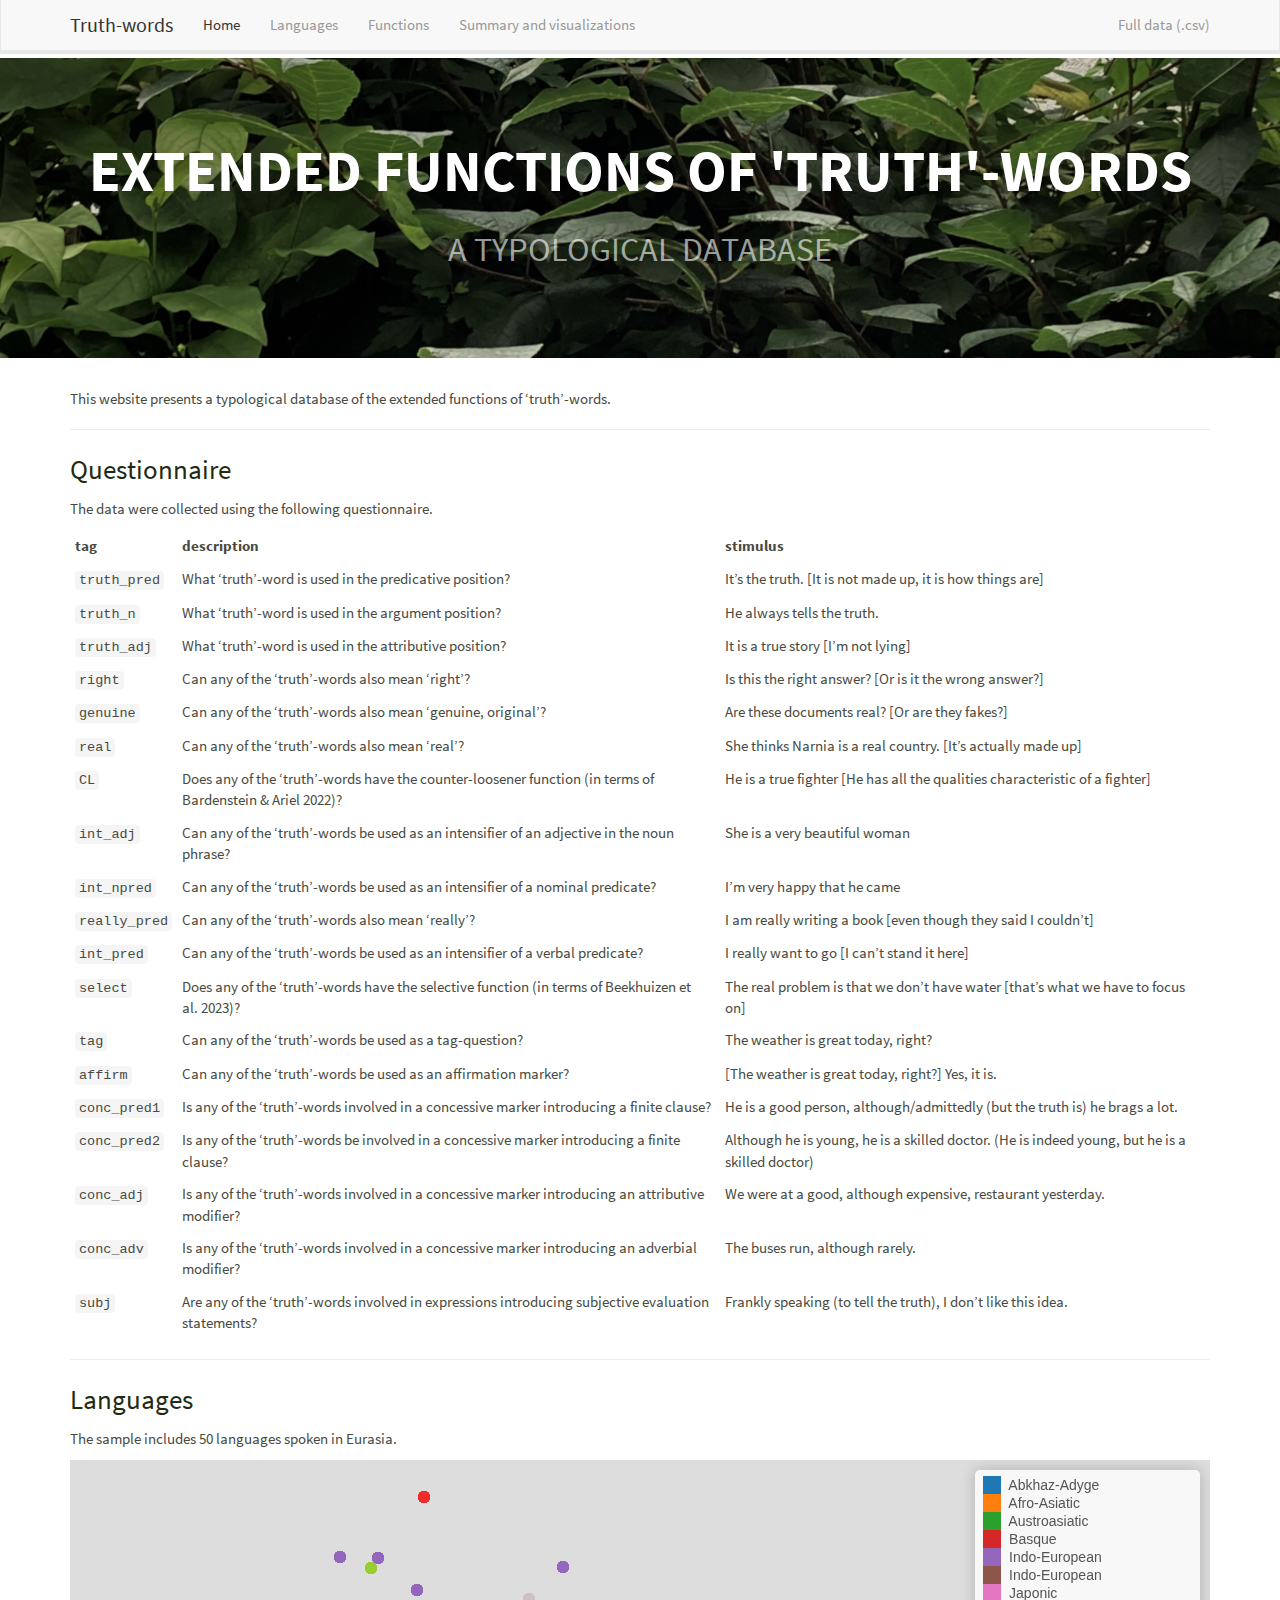
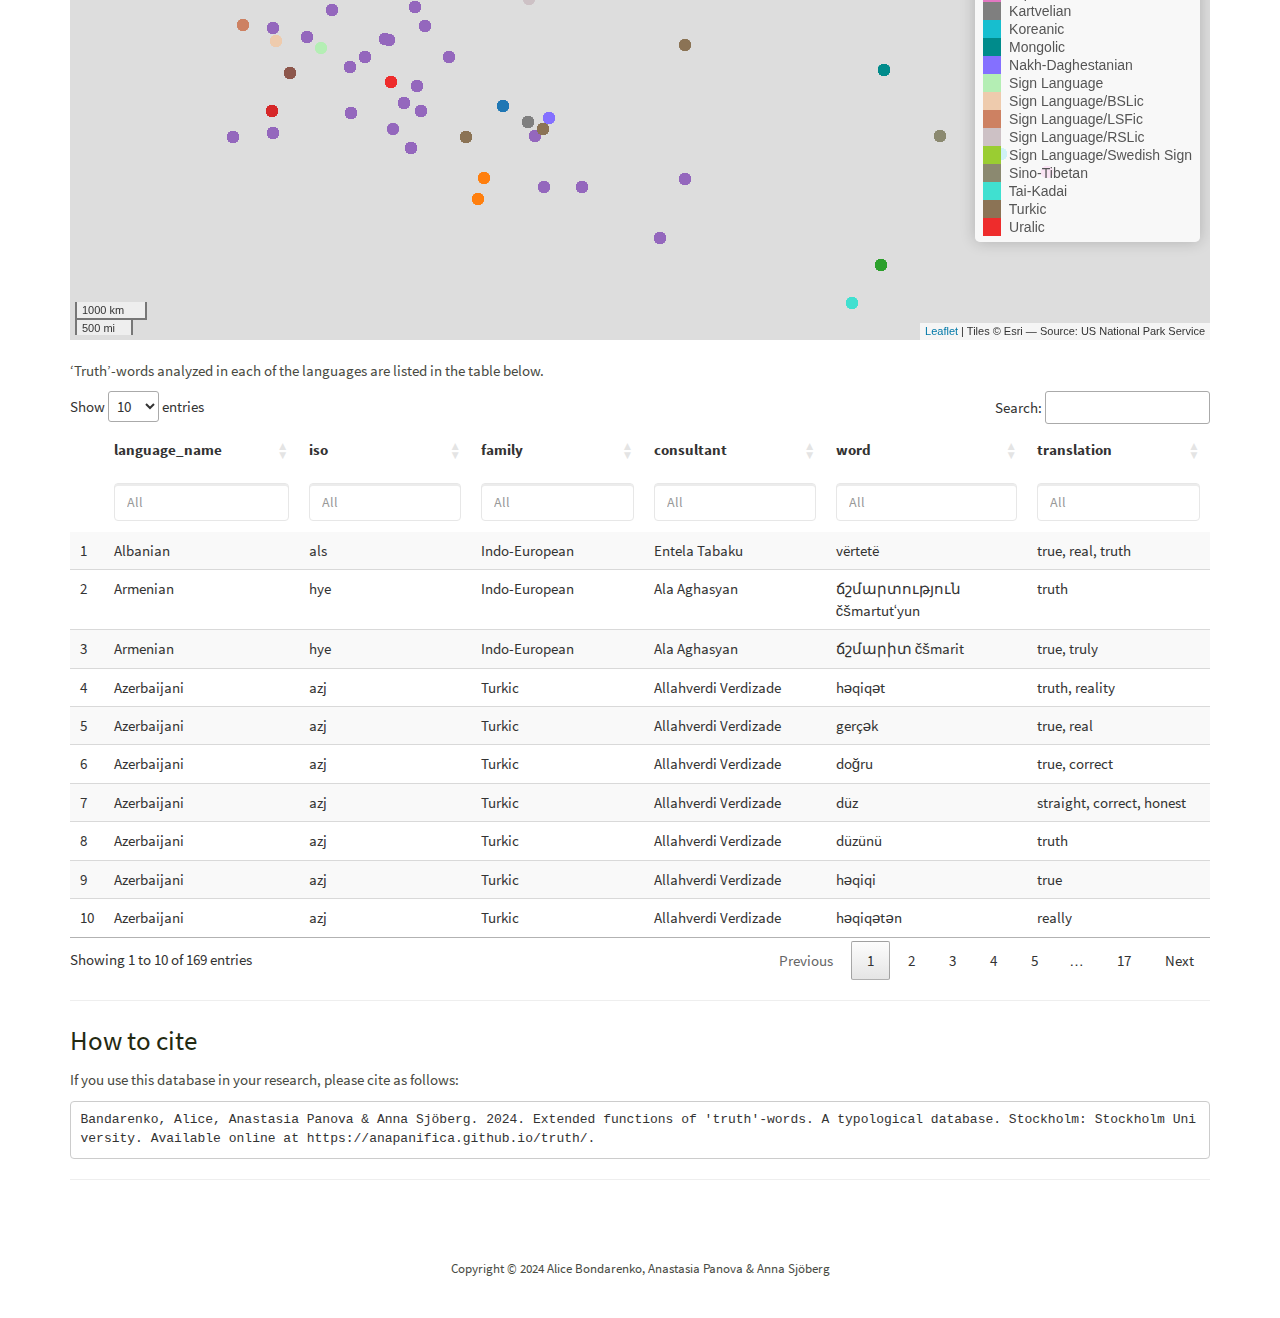
==== commit f9d976b0: "Russian corrected + alphabetical order" ====
--- a/docs/index.html
+++ b/docs/index.html
@@ -314,242 +314,139 @@
 <h2>Questionnaire</h2>
 <p>The data were collected using the following questionnaire.</p>
 <table>
+<colgroup>
+<col width="6%" />
+<col width="49%" />
+<col width="44%" />
+</colgroup>
 <thead>
-<tr>
-<th style="text-align:left;">
-tag
-</th>
-<th style="text-align:left;">
-description
-</th>
-<th style="text-align:left;">
-stimulus
-</th>
+<tr class="header">
+<th align="left">tag</th>
+<th align="left">description</th>
+<th align="left">stimulus</th>
 </tr>
 </thead>
 <tbody>
-<tr>
-<td style="text-align:left;">
-<code>truth_pred</code>
-</td>
-<td style="text-align:left;">
-What ‘truth’-word is used in the predicative position?
-</td>
-<td style="text-align:left;">
-It’s the truth. [It is not made up, it is how things are]
-</td>
-</tr>
-<tr>
-<td style="text-align:left;">
-<code>truth_n</code>
-</td>
-<td style="text-align:left;">
-What ‘truth’-word is used in the argument position?
-</td>
-<td style="text-align:left;">
-He always tells the truth.
-</td>
-</tr>
-<tr>
-<td style="text-align:left;">
-<code>truth_adj</code>
-</td>
-<td style="text-align:left;">
-What ‘truth’-word is used in the attributive position?
-</td>
-<td style="text-align:left;">
-It is a true story [I’m not lying]
-</td>
-</tr>
-<tr>
-<td style="text-align:left;">
-<code>right</code>
-</td>
-<td style="text-align:left;">
-Can any of the ‘truth’-words also mean ‘right’?
-</td>
-<td style="text-align:left;">
-Is this the right answer? [Or is it the wrong answer?]
-</td>
-</tr>
-<tr>
-<td style="text-align:left;">
-<code>genuine</code>
-</td>
-<td style="text-align:left;">
-Can any of the ‘truth’-words also mean ‘genuine, original’?
-</td>
-<td style="text-align:left;">
-Are these documents real? [Or are they fakes?]
-</td>
-</tr>
-<tr>
-<td style="text-align:left;">
-<code>real</code>
-</td>
-<td style="text-align:left;">
-Can any of the ‘truth’-words also mean ‘real’?
-</td>
-<td style="text-align:left;">
-She thinks Narnia is a real country. [It’s actually made up]
-</td>
-</tr>
-<tr>
-<td style="text-align:left;">
-<code>CL</code>
-</td>
-<td style="text-align:left;">
-Does any of the ‘truth’-words have the counter-loosener function (in
-terms of Bardenstein &amp; Ariel 2022)?
-</td>
-<td style="text-align:left;">
-He is a true fighter [He has all the qualities characteristic of a
-fighter]
-</td>
-</tr>
-<tr>
-<td style="text-align:left;">
-<code>int_adj</code>
-</td>
-<td style="text-align:left;">
-Can any of the ‘truth’-words be used as an intensifier of an adjective
-in the noun phrase?
-</td>
-<td style="text-align:left;">
-She is a very beautiful woman
-</td>
-</tr>
-<tr>
-<td style="text-align:left;">
-<code>int_npred</code>
-</td>
-<td style="text-align:left;">
-Can any of the ‘truth’-words be used as an intensifier of a nominal
-predicate?
-</td>
-<td style="text-align:left;">
-I’m very happy that he came
-</td>
-</tr>
-<tr>
-<td style="text-align:left;">
-<code>really_pred</code>
-</td>
-<td style="text-align:left;">
-Can any of the ‘truth’-words also mean ‘really’?
-</td>
-<td style="text-align:left;">
-I am really writing a book [even though they said I couldn’t]
-</td>
-</tr>
-<tr>
-<td style="text-align:left;">
-<code>int_pred</code>
-</td>
-<td style="text-align:left;">
-Can any of the ‘truth’-words be used as an intensifier of a verbal
-predicate?
-</td>
-<td style="text-align:left;">
-I really want to go [I can’t stand it here]
-</td>
-</tr>
-<tr>
-<td style="text-align:left;">
-<code>select</code>
-</td>
-<td style="text-align:left;">
-Does any of the ‘truth’-words have the selective function (in terms of
-Beekhuizen et al. 2023)?
-</td>
-<td style="text-align:left;">
-The real problem is that we don’t have water [that’s what we have to
-focus on]
-</td>
-</tr>
-<tr>
-<td style="text-align:left;">
-<code>tag</code>
-</td>
-<td style="text-align:left;">
-Can any of the ‘truth’-words be used as a tag-question?
-</td>
-<td style="text-align:left;">
-The weather is great today, right?
-</td>
-</tr>
-<tr>
-<td style="text-align:left;">
-<code>affirm</code>
-</td>
-<td style="text-align:left;">
-Can any of the ‘truth’-words be used as an affirmation marker?
-</td>
-<td style="text-align:left;">
-[The weather is great today, right?] Yes, it is.
-</td>
-</tr>
-<tr>
-<td style="text-align:left;">
-<code>conc_pred1</code>
-</td>
-<td style="text-align:left;">
-Is any of the ‘truth’-words involved in a concessive marker introducing
-a finite clause?
-</td>
-<td style="text-align:left;">
-He is a good person, although/admittedly (but the truth is) he brags a
-lot.
-</td>
-</tr>
-<tr>
-<td style="text-align:left;">
-<code>conc_pred2</code>
-</td>
-<td style="text-align:left;">
-Is any of the ‘truth’-words be involved in a concessive marker
-introducing a finite clause?
-</td>
-<td style="text-align:left;">
-Although he is young, he is a skilled doctor. (He is indeed young, but
-he is a skilled doctor)
-</td>
-</tr>
-<tr>
-<td style="text-align:left;">
-<code>conc_adj</code>
-</td>
-<td style="text-align:left;">
-Is any of the ‘truth’-words involved in a concessive marker introducing
-an attributive modifier?
-</td>
-<td style="text-align:left;">
-We were at a good, although expensive, restaurant yesterday.
-</td>
-</tr>
-<tr>
-<td style="text-align:left;">
-<code>conc_adv</code>
-</td>
-<td style="text-align:left;">
-Is any of the ‘truth’-words involved in a concessive marker introducing
-an adverbial modifier?
-</td>
-<td style="text-align:left;">
-The buses run, although rarely.
-</td>
-</tr>
-<tr>
-<td style="text-align:left;">
-<code>subj</code>
-</td>
-<td style="text-align:left;">
-Are any of the ‘truth’-words involved in expressions introducing
-subjective evaluation statements?
-</td>
-<td style="text-align:left;">
-Frankly speaking (to tell the truth), I don’t like this idea.
-</td>
+<tr class="odd">
+<td align="left"><code>truth_pred</code></td>
+<td align="left">What ‘truth’-word is used in the predicative
+position?</td>
+<td align="left">It’s the truth. [It is not made up, it is how things
+are]</td>
+</tr>
+<tr class="even">
+<td align="left"><code>truth_n</code></td>
+<td align="left">What ‘truth’-word is used in the argument
+position?</td>
+<td align="left">He always tells the truth.</td>
+</tr>
+<tr class="odd">
+<td align="left"><code>truth_adj</code></td>
+<td align="left">What ‘truth’-word is used in the attributive
+position?</td>
+<td align="left">It is a true story [I’m not lying]</td>
+</tr>
+<tr class="even">
+<td align="left"><code>right</code></td>
+<td align="left">Can any of the ‘truth’-words also mean ‘right’?</td>
+<td align="left">Is this the right answer? [Or is it the wrong
+answer?]</td>
+</tr>
+<tr class="odd">
+<td align="left"><code>genuine</code></td>
+<td align="left">Can any of the ‘truth’-words also mean ‘genuine,
+original’?</td>
+<td align="left">Are these documents real? [Or are they fakes?]</td>
+</tr>
+<tr class="even">
+<td align="left"><code>real</code></td>
+<td align="left">Can any of the ‘truth’-words also mean ‘real’?</td>
+<td align="left">She thinks Narnia is a real country. [It’s actually
+made up]</td>
+</tr>
+<tr class="odd">
+<td align="left"><code>CL</code></td>
+<td align="left">Does any of the ‘truth’-words have the counter-loosener
+function (in terms of Bardenstein &amp; Ariel 2022)?</td>
+<td align="left">He is a true fighter [He has all the qualities
+characteristic of a fighter]</td>
+</tr>
+<tr class="even">
+<td align="left"><code>int_adj</code></td>
+<td align="left">Can any of the ‘truth’-words be used as an intensifier
+of an adjective in the noun phrase?</td>
+<td align="left">She is a very beautiful woman</td>
+</tr>
+<tr class="odd">
+<td align="left"><code>int_npred</code></td>
+<td align="left">Can any of the ‘truth’-words be used as an intensifier
+of a nominal predicate?</td>
+<td align="left">I’m very happy that he came</td>
+</tr>
+<tr class="even">
+<td align="left"><code>really_pred</code></td>
+<td align="left">Can any of the ‘truth’-words also mean ‘really’?</td>
+<td align="left">I am really writing a book [even though they said I
+couldn’t]</td>
+</tr>
+<tr class="odd">
+<td align="left"><code>int_pred</code></td>
+<td align="left">Can any of the ‘truth’-words be used as an intensifier
+of a verbal predicate?</td>
+<td align="left">I really want to go [I can’t stand it here]</td>
+</tr>
+<tr class="even">
+<td align="left"><code>select</code></td>
+<td align="left">Does any of the ‘truth’-words have the selective
+function (in terms of Beekhuizen et al. 2023)?</td>
+<td align="left">The real problem is that we don’t have water [that’s
+what we have to focus on]</td>
+</tr>
+<tr class="odd">
+<td align="left"><code>tag</code></td>
+<td align="left">Can any of the ‘truth’-words be used as a
+tag-question?</td>
+<td align="left">The weather is great today, right?</td>
+</tr>
+<tr class="even">
+<td align="left"><code>affirm</code></td>
+<td align="left">Can any of the ‘truth’-words be used as an affirmation
+marker?</td>
+<td align="left">[The weather is great today, right?] Yes, it is.</td>
+</tr>
+<tr class="odd">
+<td align="left"><code>conc_pred1</code></td>
+<td align="left">Is any of the ‘truth’-words involved in a concessive
+marker introducing a finite clause?</td>
+<td align="left">He is a good person, although/admittedly (but the truth
+is) he brags a lot.</td>
+</tr>
+<tr class="even">
+<td align="left"><code>conc_pred2</code></td>
+<td align="left">Is any of the ‘truth’-words be involved in a concessive
+marker introducing a finite clause?</td>
+<td align="left">Although he is young, he is a skilled doctor. (He is
+indeed young, but he is a skilled doctor)</td>
+</tr>
+<tr class="odd">
+<td align="left"><code>conc_adj</code></td>
+<td align="left">Is any of the ‘truth’-words involved in a concessive
+marker introducing an attributive modifier?</td>
+<td align="left">We were at a good, although expensive, restaurant
+yesterday.</td>
+</tr>
+<tr class="even">
+<td align="left"><code>conc_adv</code></td>
+<td align="left">Is any of the ‘truth’-words involved in a concessive
+marker introducing an adverbial modifier?</td>
+<td align="left">The buses run, although rarely.</td>
+</tr>
+<tr class="odd">
+<td align="left"><code>subj</code></td>
+<td align="left">Are any of the ‘truth’-words involved in expressions
+introducing subjective evaluation statements?</td>
+<td align="left">Frankly speaking (to tell the truth), I don’t like this
+idea.</td>
 </tr>
 </tbody>
 </table>
@@ -558,12 +455,12 @@
 <div id="languages" class="section level2">
 <h2>Languages</h2>
 <p>The sample includes 50 languages spoken in Eurasia.</p>
-<div id="htmlwidget-5eeea0b7e842934571bc" style="width:100%;height:480px;" class="leaflet html-widget"></div>
-<script type="application/json" data-for="htmlwidget-5eeea0b7e842934571bc">{"x":{"options":{"crs":{"crsClass":"L.CRS.EPSG3857","code":null,"proj4def":null,"projectedBounds":null,"options":{}},"zoomControl":false},"calls":[{"method":"addTiles","args":["Esri.WorldPhysical",null,null,{"minZoom":0,"maxZoom":18,"tileSize":256,"subdomains":"abc","errorTileUrl":"","tms":false,"noWrap":false,"zoomOffset":0,"zoomReverse":false,"opacity":1,"zIndex":1,"detectRetina":false}]},{"method":"addProviderTiles","args":["Esri.WorldPhysical",null,"Esri.WorldPhysical",{"errorTileUrl":"","noWrap":false,"opacity":1,"detectRetina":false}]},{"method":"addCircleMarkers","args":[[52,52,52,52,52,52,52,52,52,52,43.3646,43.3646,43.3646,43.3646,43.3646,43.3646,43.3646,43.3646,43.3646,43.3646,38.36,38.36,38.36,38.36,38.36,38.36,38.36,38.36,38.36,38.36,38.36,38.36,38.36,38.36,38.36,38.36,38.36,43.0464,43.0464,43.0464,43.0464,43.0464,43.0464,43.0464,43.0464,43.0464,43.0464,43.0464,43.0464,43.0464,43.0464,43.0464,40.4414,40.4414,40.4414,40.4414,40.4414,40.4414,40.4414,40.4414,40.4414,40.4414,40.4414,40.4414,40.4414,40.4414,40.4414,44.3238,44.3238,44.3238,44.3238,44.3238,44.3238,44.3238,44.3238,44.3238,44.3238,44.3238,44.3238,44.3238,44.3238,55.1429,55.1429,55.1429,55.1429,55.1429,55.1429,55.1429,55.1429,55.1429,55.1429,55.1429,55.1429,55.1429,55.1429,41.850397,41.850397,41.850397,41.850397,41.850397,41.850397,41.850397,41.850397,41.850397,41.850397,41.850397,40,40,40,40,40,40,40,40,59.92,59.92,59.92,59.92,59.92,59.92,59.92,59.92,59.92,59.92,59.92,59.92,59.800634,59.800634,59.800634,59.800634,59.800634,59.800634,59.800634,59.800634,59.800634,59.800634,59.800634,59.800634,59.800634,59.800634,48.649,48.649,48.649,48.649,48.649,48.649,48.649,48.649,48.649,48.649,48.649,48.649,39.8667,39.8667,39.8667,39.8667,39.8667,39.8667,39.8667,39.8667,39.8667,39.8667,39.8667,39.8667,46.9068585714,46.9068585714,46.9068585714,46.9068585714,46.9068585714,46.9068585714,46.9068585714,46.9068585714,46.9068585714,51.8439,51.8439,51.8439,51.8439,51.8439,51.8439,51.8439,51.8439,51.8439,51.8439,51.8439,51.8439,53.2307,53.2307,53.2307,53.2307,53.2307,53.2307,53.2307,53.2307,40.97768,40.97768,40.97768,40.97768,40.97768,40.97768,40.97768,40.97768,40.97768,40.97768,40.97768,40.97768,40.97768,41,41,41,41,46.3913,46.3913,46.3913,46.3913,46.3913,46.3913,46.3913,46.3913,46.3913,46.3913,49.873398,49.873398,49.873398,49.873398,49.873398,49.873398,49.873398,49.873398,49.873398,49.873398,49.873398,49.873398,49.873398,49.873398,31.1056,31.1056,31.1056,31.1056,31.1056,31.1056,56.826108,56.826108,56.826108,56.826108,56.826108,56.826108,56.826108,56.826108,56.826108,56.826108,56.826108,56.826108,49.796,49.796,49.796,49.796,49.796,49.796,49.796,49.796,35,35,35,35,35,51.6688,51.6688,51.6688,51.6688,51.6688,51.6688,53.315,53.315,53.315,53.315,53.315,53.315,58.929,58.929,58.929,58.929,58.929,58.929,58.929,58.929,58.929,64.7628,64.7628,64.7628,64.7628,64.7628,64.7628,64.7628,64.7628,64.7628,64.7628,54.8655,54.8655,54.8655,54.8655,54.8655,54.8655,54.8655,54.8655,43.2787,43.2787,43.2787,43.2787,43.2787,43.2787,43.2787,43.2787,43.2787,43.2787,43.2787,43.2787,48,48,48,48,48,48,48,48,40.0209,40.0209,40.0209,40.0209,40.0209,40.0209,40.0209,40.0209,40.0209,44,44,44,44,44,44,44,51.75,51.75,51.75,51.75,51.75,51.75,51.75,51.75,39.91,39.91,39.91,39.91,39.91,39.91,39.91,39.91,39.91,39.91,39.91,39.91,39.91,39.91,37.54,37.54,37.54,37.54,37.54,37.54,37.54,37.54,37.54,37.54,37.54,37.54,14.192,14.192,14.192,14.192,14.192,14.192,14.192,20.681188,20.681188,20.681188,20.681188,20.681188,20.681188,20.681188,20.681188,20.681188,20.681188,51.17,51.17,51.17,51.17,51.17,56,56,56,56,42.4257,42.4257,42.4257,42.4257,42.4257,42.4257,42.4257,42.4257,48.32397,48.32397,48.32397,48.32397,48.32397,48.32397,48.32397,48.32397,48.32397,48.32397,48.32397,48.32397,25,25,25,25,25,25,25,25,25,25,25,59,59,59,59,59,59,59,59,59,34,34,34,34,34,34,34,34,34,32.9,32.9,32.9,32.9,32.9,32.9,32.9,32.9,32.9,32.9,32.9,50.8154,50.8154,50.8154,32.8977,32.8977,32.8977,32.8977,32.8977,32.8977,53,53,53,53,53,53,53,34.1709,34.1709,34.1709,34.1709,34.1709],[5,5,5,5,5,5,5,5,5,5,25.047,25.047,25.047,25.047,25.047,25.047,25.047,25.047,25.047,25.047,23.13,23.13,23.13,23.13,23.13,23.13,23.13,23.13,23.13,23.13,23.13,23.13,23.13,23.13,23.13,23.13,23.13,12.6489,12.6489,12.6489,12.6489,12.6489,12.6489,12.6489,12.6489,12.6489,12.6489,12.6489,12.6489,12.6489,12.6489,12.6489,-1.11788,-1.11788,-1.11788,-1.11788,-1.11788,-1.11788,-1.11788,-1.11788,-1.11788,-1.11788,-1.11788,-1.11788,-1.11788,-1.11788,-1.11788,21.9192,21.9192,21.9192,21.9192,21.9192,21.9192,21.9192,21.9192,21.9192,21.9192,21.9192,21.9192,21.9192,21.9192,23.9601,23.9601,23.9601,23.9601,23.9601,23.9601,23.9601,23.9601,23.9601,23.9601,23.9601,23.9601,23.9601,23.9601,43.78613,43.78613,43.78613,43.78613,43.78613,43.78613,43.78613,43.78613,43.78613,43.78613,43.78613,45,45,45,45,45,45,45,45,10.71,10.71,10.71,10.71,10.71,10.71,10.71,10.71,10.71,10.71,10.71,10.71,17.389526,17.389526,17.389526,17.389526,17.389526,17.389526,17.389526,17.389526,17.389526,17.389526,17.389526,17.389526,17.389526,17.389526,12.4676,12.4676,12.4676,12.4676,12.4676,12.4676,12.4676,12.4676,12.4676,12.4676,12.4676,12.4676,32.8667,32.8667,32.8667,32.8667,32.8667,32.8667,32.8667,32.8667,32.8667,32.8667,32.8667,32.8667,19.6555271429,19.6555271429,19.6555271429,19.6555271429,19.6555271429,19.6555271429,19.6555271429,19.6555271429,19.6555271429,18.6255,18.6255,18.6255,18.6255,18.6255,18.6255,18.6255,18.6255,18.6255,18.6255,18.6255,18.6255,25.6038,25.6038,25.6038,25.6038,25.6038,25.6038,25.6038,25.6038,46.4737,46.4737,46.4737,46.4737,46.4737,46.4737,46.4737,46.4737,46.4737,46.4737,46.4737,46.4737,46.4737,20,20,20,20,24.2256,24.2256,24.2256,24.2256,24.2256,24.2256,24.2256,24.2256,24.2256,24.2256,15.10437,15.10437,15.10437,15.10437,15.10437,15.10437,15.10437,15.10437,15.10437,15.10437,15.10437,15.10437,15.10437,15.10437,35.0179,35.0179,35.0179,35.0179,35.0179,35.0179,24.309118,24.309118,24.309118,24.309118,24.309118,24.309118,24.309118,24.309118,24.309118,24.309118,24.309118,24.309118,29.945,29.945,29.945,29.945,29.945,29.945,29.945,29.945,135,135,135,135,135,-0.4431,-0.4431,-0.4431,-0.4431,-0.4431,-0.4431,-6.36541,-6.36541,-6.36541,-6.36541,-6.36541,-6.36541,16.1133,16.1133,16.1133,16.1133,16.1133,16.1133,16.1133,16.1133,16.1133,25.5577,25.5577,25.5577,25.5577,25.5577,25.5577,25.5577,25.5577,25.5577,25.5577,9.36284,9.36284,9.36284,9.36284,9.36284,9.36284,9.36284,9.36284,-1.31622,-1.31622,-1.31622,-1.31622,-1.31622,-1.31622,-1.31622,-1.31622,-1.31622,-1.31622,-1.31622,-1.31622,2,2,2,2,2,2,2,2,116.228,116.228,116.228,116.228,116.228,116.228,116.228,116.228,116.228,39.33,39.33,39.33,39.33,39.33,39.33,39.33,19.42,19.42,19.42,19.42,19.42,19.42,19.42,19.42,-8.1,-8.1,-8.1,-8.1,-8.1,-8.1,-8.1,-8.1,-8.1,-8.1,-8.1,-8.1,-8.1,-8.1,126.98,126.98,126.98,126.98,126.98,126.98,126.98,126.98,126.98,126.98,126.98,126.98,100.671,100.671,100.671,100.671,100.671,100.671,100.671,105.774071,105.774071,105.774071,105.774071,105.774071,105.774071,105.774071,105.774071,105.774071,105.774071,71.454,71.454,71.454,71.454,71.454,44,44,44,44,47.4388,47.4388,47.4388,47.4388,47.4388,47.4388,47.4388,47.4388,106.28874,106.28874,106.28874,106.28874,106.28874,106.28874,106.28874,106.28874,106.28874,106.28874,106.28874,106.28874,67,67,67,67,67,67,67,67,67,67,67,50,50,50,50,50,50,50,50,50,71.33,71.33,71.33,71.33,71.33,71.33,71.33,71.33,71.33,53.3,53.3,53.3,53.3,53.3,53.3,53.3,53.3,53.3,53.3,53.3,7.30478,7.30478,7.30478,46.5976,46.5976,46.5976,46.5976,46.5976,46.5976,-1,-1,-1,-1,-1,-1,-1,36.0468,36.0468,36.0468,36.0468,36.0468],6,null,["","","","","","","","","","","","","","","","","","","","","","","","","","","","","","","","","","","","","","","","","","","","","","","","","","","","","","","","","","","","","","","","","","","","","","","","","","","","","","","","","","","","","","","","","","","","","","","","","","","","","","","","","","","","","","","","","","","","","","","","","","","","","","","","","","","","","","","","","","","","","","","","","","","","","","","","","","","","","","","","","","","","","","","","","","","","","","","","","","","","","","","","","","","","","","","","","","","","","","","","","","","","","","","","","","","","","","","","","","","","","","","","","","","","","","","","","","","","","","","","","","","","","","","","","","","","","","","","","","","","","","","","","","","","","","","","","","","","","","","","","","","","","","","","","","","","","","","","","","","","","","","","","","","","","","","","","","","","","","","","","","","","","","","","","","","","","","","","","","","","","","","","","","","","","","","","","","","","","","","","","","","","","","","","","","","","","","","","","","","","","","","","","","","","","","","","","","","","","","","","","","","","","","","","","","","","","","","","","","","","","","","","","","","","","","","","","","","","","","","","","","","","","","","","","","","","","","","","","","","","","","","","","","","","","","","","","","","","","","","","",""],{"interactive":true,"className":"","stroke":false,"color":"#03F","weight":1,"opacity":0.5,"fill":true,"fillColor":["#9467BD","#9467BD","#9467BD","#9467BD","#9467BD","#9467BD","#9467BD","#9467BD","#9467BD","#9467BD","#9467BD","#9467BD","#9467BD","#9467BD","#9467BD","#9467BD","#9467BD","#9467BD","#9467BD","#9467BD","#9467BD","#9467BD","#9467BD","#9467BD","#9467BD","#9467BD","#9467BD","#9467BD","#9467BD","#9467BD","#9467BD","#9467BD","#9467BD","#9467BD","#9467BD","#9467BD","#9467BD","#9467BD","#9467BD","#9467BD","#9467BD","#9467BD","#9467BD","#9467BD","#9467BD","#9467BD","#9467BD","#9467BD","#9467BD","#9467BD","#9467BD","#9467BD","#9467BD","#9467BD","#9467BD","#9467BD","#9467BD","#9467BD","#9467BD","#9467BD","#9467BD","#9467BD","#9467BD","#9467BD","#9467BD","#9467BD","#9467BD","#9467BD","#9467BD","#9467BD","#9467BD","#9467BD","#9467BD","#9467BD","#9467BD","#9467BD","#9467BD","#9467BD","#9467BD","#9467BD","#9467BD","#9467BD","#9467BD","#9467BD","#9467BD","#9467BD","#9467BD","#9467BD","#9467BD","#9467BD","#9467BD","#9467BD","#9467BD","#9467BD","#9467BD","#7F7F7F","#7F7F7F","#7F7F7F","#7F7F7F","#7F7F7F","#7F7F7F","#7F7F7F","#7F7F7F","#7F7F7F","#7F7F7F","#7F7F7F","#9467BD","#9467BD","#9467BD","#9467BD","#9467BD","#9467BD","#9467BD","#9467BD","#9467BD","#9467BD","#9467BD","#9467BD","#9467BD","#9467BD","#9467BD","#9467BD","#9467BD","#9467BD","#9467BD","#9467BD","#9467BD","#9467BD","#9467BD","#9467BD","#9467BD","#9467BD","#9467BD","#9467BD","#9467BD","#9467BD","#9467BD","#9467BD","#9467BD","#9467BD","#9467BD","#9467BD","#9467BD","#9467BD","#9467BD","#9467BD","#9467BD","#9467BD","#9467BD","#9467BD","#9467BD","#9467BD","#8B7355","#8B7355","#8B7355","#8B7355","#8B7355","#8B7355","#8B7355","#8B7355","#8B7355","#8B7355","#8B7355","#8B7355","#EE2C2C","#EE2C2C","#EE2C2C","#EE2C2C","#EE2C2C","#EE2C2C","#EE2C2C","#EE2C2C","#EE2C2C","#9467BD","#9467BD","#9467BD","#9467BD","#9467BD","#9467BD","#9467BD","#9467BD","#9467BD","#9467BD","#9467BD","#9467BD","#9467BD","#9467BD","#9467BD","#9467BD","#9467BD","#9467BD","#9467BD","#9467BD","#8B7355","#8B7355","#8B7355","#8B7355","#8B7355","#8B7355","#8B7355","#8B7355","#8B7355","#8B7355","#8B7355","#8B7355","#8B7355","#9467BD","#9467BD","#9467BD","#9467BD","#9467BD","#9467BD","#9467BD","#9467BD","#9467BD","#9467BD","#9467BD","#9467BD","#9467BD","#9467BD","#9467BD","#9467BD","#9467BD","#9467BD","#9467BD","#9467BD","#9467BD","#9467BD","#9467BD","#9467BD","#9467BD","#9467BD","#9467BD","#9467BD","#FF7F0E","#FF7F0E","#FF7F0E","#FF7F0E","#FF7F0E","#FF7F0E","#9467BD","#9467BD","#9467BD","#9467BD","#9467BD","#9467BD","#9467BD","#9467BD","#9467BD","#9467BD","#9467BD","#9467BD","#9467BD","#9467BD","#9467BD","#9467BD","#9467BD","#9467BD","#9467BD","#9467BD","#E377C2","#E377C2","#E377C2","#E377C2","#E377C2","#EECBAD","#EECBAD","#EECBAD","#EECBAD","#EECBAD","#EECBAD","#CD8162","#CD8162","#CD8162","#CD8162","#CD8162","#CD8162","#9ACD32","#9ACD32","#9ACD32","#9ACD32","#9ACD32","#9ACD32","#9ACD32","#9ACD32","#9ACD32","#EE2C2C","#EE2C2C","#EE2C2C","#EE2C2C","#EE2C2C","#EE2C2C","#EE2C2C","#EE2C2C","#EE2C2C","#EE2C2C","#9467BD","#9467BD","#9467BD","#9467BD","#9467BD","#9467BD","#9467BD","#9467BD","#D62728","#D62728","#D62728","#D62728","#D62728","#D62728","#D62728","#D62728","#D62728","#D62728","#D62728","#D62728","#8C564B","#8C564B","#8C564B","#8C564B","#8C564B","#8C564B","#8C564B","#8C564B","#8B8970","#8B8970","#8B8970","#8B8970","#8B8970","#8B8970","#8B8970","#8B8970","#8B8970","#1F77B4","#1F77B4","#1F77B4","#1F77B4","#1F77B4","#1F77B4","#1F77B4","#9467BD","#9467BD","#9467BD","#9467BD","#9467BD","#9467BD","#9467BD","#9467BD","#9467BD","#9467BD","#9467BD","#9467BD","#9467BD","#9467BD","#9467BD","#9467BD","#9467BD","#9467BD","#9467BD","#9467BD","#9467BD","#9467BD","#17BECF","#17BECF","#17BECF","#17BECF","#17BECF","#17BECF","#17BECF","#17BECF","#17BECF","#17BECF","#17BECF","#17BECF","#40E0D0","#40E0D0","#40E0D0","#40E0D0","#40E0D0","#40E0D0","#40E0D0","#2CA02C","#2CA02C","#2CA02C","#2CA02C","#2CA02C","#2CA02C","#2CA02C","#2CA02C","#2CA02C","#2CA02C","#8B7355","#8B7355","#8B7355","#8B7355","#8B7355","#CDC1C5","#CDC1C5","#CDC1C5","#CDC1C5","#8470FF","#8470FF","#8470FF","#8470FF","#8470FF","#8470FF","#8470FF","#8470FF","#008B8B","#008B8B","#008B8B","#008B8B","#008B8B","#008B8B","#008B8B","#008B8B","#008B8B","#008B8B","#008B8B","#008B8B","#9467BD","#9467BD","#9467BD","#9467BD","#9467BD","#9467BD","#9467BD","#9467BD","#9467BD","#9467BD","#9467BD","#9467BD","#9467BD","#9467BD","#9467BD","#9467BD","#9467BD","#9467BD","#9467BD","#9467BD","#9467BD","#9467BD","#9467BD","#9467BD","#9467BD","#9467BD","#9467BD","#9467BD","#9467BD","#9467BD","#9467BD","#9467BD","#9467BD","#9467BD","#9467BD","#9467BD","#9467BD","#9467BD","#9467BD","#9467BD","#B4EEB4","#B4EEB4","#B4EEB4","#9467BD","#9467BD","#9467BD","#9467BD","#9467BD","#9467BD","#9467BD","#9467BD","#9467BD","#9467BD","#9467BD","#9467BD","#9467BD","#FF7F0E","#FF7F0E","#FF7F0E","#FF7F0E","#FF7F0E"],"fillOpacity":1},null,null,["<a href='https://glottolog.org/resource/languoid/id/dutc1256' target='_blank'>Dutch<\/a><br>","<a href='https://glottolog.org/resource/languoid/id/dutc1256' target='_blank'>Dutch<\/a><br>","<a href='https://glottolog.org/resource/languoid/id/dutc1256' target='_blank'>Dutch<\/a><br>","<a href='https://glottolog.org/resource/languoid/id/dutc1256' target='_blank'>Dutch<\/a><br>","<a href='https://glottolog.org/resource/languoid/id/dutc1256' target='_blank'>Dutch<\/a><br>","<a href='https://glottolog.org/resource/languoid/id/dutc1256' target='_blank'>Dutch<\/a><br>","<a href='https://glottolog.org/resource/languoid/id/dutc1256' target='_blank'>Dutch<\/a><br>","<a href='https://glottolog.org/resource/languoid/id/dutc1256' target='_blank'>Dutch<\/a><br>","<a href='https://glottolog.org/resource/languoid/id/dutc1256' target='_blank'>Dutch<\/a><br>","<a href='https://glottolog.org/resource/languoid/id/dutc1256' target='_blank'>Dutch<\/a><br>","<a href='https://glottolog.org/resource/languoid/id/bulg1262' target='_blank'>Bulgarian<\/a><br>","<a href='https://glottolog.org/resource/languoid/id/bulg1262' target='_blank'>Bulgarian<\/a><br>","<a href='https://glottolog.org/resource/languoid/id/bulg1262' target='_blank'>Bulgarian<\/a><br>","<a href='https://glottolog.org/resource/languoid/id/bulg1262' target='_blank'>Bulgarian<\/a><br>","<a href='https://glottolog.org/resource/languoid/id/bulg1262' target='_blank'>Bulgarian<\/a><br>","<a href='https://glottolog.org/resource/languoid/id/bulg1262' target='_blank'>Bulgarian<\/a><br>","<a href='https://glottolog.org/resource/languoid/id/bulg1262' target='_blank'>Bulgarian<\/a><br>","<a href='https://glottolog.org/resource/languoid/id/bulg1262' target='_blank'>Bulgarian<\/a><br>","<a href='https://glottolog.org/resource/languoid/id/bulg1262' target='_blank'>Bulgarian<\/a><br>","<a href='https://glottolog.org/resource/languoid/id/bulg1262' target='_blank'>Bulgarian<\/a><br>","<a href='https://glottolog.org/resource/languoid/id/mode1248' target='_blank'>Modern Greek<\/a><br>","<a href='https://glottolog.org/resource/languoid/id/mode1248' target='_blank'>Modern Greek<\/a><br>","<a href='https://glottolog.org/resource/languoid/id/mode1248' target='_blank'>Modern Greek<\/a><br>","<a href='https://glottolog.org/resource/languoid/id/mode1248' target='_blank'>Modern Greek<\/a><br>","<a href='https://glottolog.org/resource/languoid/id/mode1248' target='_blank'>Modern Greek<\/a><br>","<a href='https://glottolog.org/resource/languoid/id/mode1248' target='_blank'>Modern Greek<\/a><br>","<a href='https://glottolog.org/resource/languoid/id/mode1248' target='_blank'>Modern Greek<\/a><br>","<a href='https://glottolog.org/resource/languoid/id/mode1248' target='_blank'>Modern Greek<\/a><br>","<a href='https://glottolog.org/resource/languoid/id/mode1248' target='_blank'>Modern Greek<\/a><br>","<a href='https://glottolog.org/resource/languoid/id/mode1248' target='_blank'>Modern Greek<\/a><br>","<a href='https://glottolog.org/resource/languoid/id/mode1248' target='_blank'>Modern Greek<\/a><br>","<a href='https://glottolog.org/resource/languoid/id/mode1248' target='_blank'>Modern Greek<\/a><br>","<a href='https://glottolog.org/resource/languoid/id/mode1248' target='_blank'>Modern Greek<\/a><br>","<a href='https://glottolog.org/resource/languoid/id/mode1248' target='_blank'>Modern Greek<\/a><br>","<a href='https://glottolog.org/resource/languoid/id/mode1248' target='_blank'>Modern Greek<\/a><br>","<a href='https://glottolog.org/resource/languoid/id/mode1248' target='_blank'>Modern Greek<\/a><br>","<a href='https://glottolog.org/resource/languoid/id/mode1248' target='_blank'>Modern Greek<\/a><br>","<a href='https://glottolog.org/resource/languoid/id/ital1282' target='_blank'>Italian<\/a><br>","<a href='https://glottolog.org/resource/languoid/id/ital1282' target='_blank'>Italian<\/a><br>","<a href='https://glottolog.org/resource/languoid/id/ital1282' target='_blank'>Italian<\/a><br>","<a href='https://glottolog.org/resource/languoid/id/ital1282' target='_blank'>Italian<\/a><br>","<a href='https://glottolog.org/resource/languoid/id/ital1282' target='_blank'>Italian<\/a><br>","<a href='https://glottolog.org/resource/languoid/id/ital1282' target='_blank'>Italian<\/a><br>","<a href='https://glottolog.org/resource/languoid/id/ital1282' target='_blank'>Italian<\/a><br>","<a href='https://glottolog.org/resource/languoid/id/ital1282' target='_blank'>Italian<\/a><br>","<a href='https://glottolog.org/resource/languoid/id/ital1282' target='_blank'>Italian<\/a><br>","<a href='https://glottolog.org/resource/languoid/id/ital1282' target='_blank'>Italian<\/a><br>","<a href='https://glottolog.org/resource/languoid/id/ital1282' target='_blank'>Italian<\/a><br>","<a href='https://glottolog.org/resource/languoid/id/ital1282' target='_blank'>Italian<\/a><br>","<a href='https://glottolog.org/resource/languoid/id/ital1282' target='_blank'>Italian<\/a><br>","<a href='https://glottolog.org/resource/languoid/id/ital1282' target='_blank'>Italian<\/a><br>","<a href='https://glottolog.org/resource/languoid/id/ital1282' target='_blank'>Italian<\/a><br>","<a href='https://glottolog.org/resource/languoid/id/stan1288' target='_blank'>Spanish<\/a><br>","<a href='https://glottolog.org/resource/languoid/id/stan1288' target='_blank'>Spanish<\/a><br>","<a href='https://glottolog.org/resource/languoid/id/stan1288' target='_blank'>Spanish<\/a><br>","<a href='https://glottolog.org/resource/languoid/id/stan1288' target='_blank'>Spanish<\/a><br>","<a href='https://glottolog.org/resource/languoid/id/stan1288' target='_blank'>Spanish<\/a><br>","<a href='https://glottolog.org/resource/languoid/id/stan1288' target='_blank'>Spanish<\/a><br>","<a href='https://glottolog.org/resource/languoid/id/stan1288' target='_blank'>Spanish<\/a><br>","<a href='https://glottolog.org/resource/languoid/id/stan1288' target='_blank'>Spanish<\/a><br>","<a href='https://glottolog.org/resource/languoid/id/stan1288' target='_blank'>Spanish<\/a><br>","<a href='https://glottolog.org/resource/languoid/id/stan1288' target='_blank'>Spanish<\/a><br>","<a href='https://glottolog.org/resource/languoid/id/stan1288' target='_blank'>Spanish<\/a><br>","<a href='https://glottolog.org/resource/languoid/id/stan1288' target='_blank'>Spanish<\/a><br>","<a href='https://glottolog.org/resource/languoid/id/stan1288' target='_blank'>Spanish<\/a><br>","<a href='https://glottolog.org/resource/languoid/id/stan1288' target='_blank'>Spanish<\/a><br>","<a href='https://glottolog.org/resource/languoid/id/stan1288' target='_blank'>Spanish<\/a><br>","<a href='https://glottolog.org/resource/languoid/id/serb1264' target='_blank'>Serbian Standard<\/a><br>","<a href='https://glottolog.org/resource/languoid/id/serb1264' target='_blank'>Serbian Standard<\/a><br>","<a href='https://glottolog.org/resource/languoid/id/serb1264' target='_blank'>Serbian Standard<\/a><br>","<a href='https://glottolog.org/resource/languoid/id/serb1264' target='_blank'>Serbian Standard<\/a><br>","<a href='https://glottolog.org/resource/languoid/id/serb1264' target='_blank'>Serbian Standard<\/a><br>","<a href='https://glottolog.org/resource/languoid/id/serb1264' target='_blank'>Serbian Standard<\/a><br>","<a href='https://glottolog.org/resource/languoid/id/serb1264' target='_blank'>Serbian Standard<\/a><br>","<a href='https://glottolog.org/resource/languoid/id/serb1264' target='_blank'>Serbian Standard<\/a><br>","<a href='https://glottolog.org/resource/languoid/id/serb1264' target='_blank'>Serbian Standard<\/a><br>","<a href='https://glottolog.org/resource/languoid/id/serb1264' target='_blank'>Serbian Standard<\/a><br>","<a href='https://glottolog.org/resource/languoid/id/serb1264' target='_blank'>Serbian Standard<\/a><br>","<a href='https://glottolog.org/resource/languoid/id/serb1264' target='_blank'>Serbian Standard<\/a><br>","<a href='https://glottolog.org/resource/languoid/id/serb1264' target='_blank'>Serbian Standard<\/a><br>","<a href='https://glottolog.org/resource/languoid/id/serb1264' target='_blank'>Serbian Standard<\/a><br>","<a href='https://glottolog.org/resource/languoid/id/lith1251' target='_blank'>Lithuanian<\/a><br>","<a href='https://glottolog.org/resource/languoid/id/lith1251' target='_blank'>Lithuanian<\/a><br>","<a href='https://glottolog.org/resource/languoid/id/lith1251' target='_blank'>Lithuanian<\/a><br>","<a href='https://glottolog.org/resource/languoid/id/lith1251' target='_blank'>Lithuanian<\/a><br>","<a href='https://glottolog.org/resource/languoid/id/lith1251' target='_blank'>Lithuanian<\/a><br>","<a href='https://glottolog.org/resource/languoid/id/lith1251' target='_blank'>Lithuanian<\/a><br>","<a href='https://glottolog.org/resource/languoid/id/lith1251' target='_blank'>Lithuanian<\/a><br>","<a href='https://glottolog.org/resource/languoid/id/lith1251' target='_blank'>Lithuanian<\/a><br>","<a href='https://glottolog.org/resource/languoid/id/lith1251' target='_blank'>Lithuanian<\/a><br>","<a href='https://glottolog.org/resource/languoid/id/lith1251' target='_blank'>Lithuanian<\/a><br>","<a href='https://glottolog.org/resource/languoid/id/lith1251' target='_blank'>Lithuanian<\/a><br>","<a href='https://glottolog.org/resource/languoid/id/lith1251' target='_blank'>Lithuanian<\/a><br>","<a href='https://glottolog.org/resource/languoid/id/lith1251' target='_blank'>Lithuanian<\/a><br>","<a href='https://glottolog.org/resource/languoid/id/lith1251' target='_blank'>Lithuanian<\/a><br>","<a href='https://glottolog.org/resource/languoid/id/nucl1302' target='_blank'>Georgian<\/a><br>","<a href='https://glottolog.org/resource/languoid/id/nucl1302' target='_blank'>Georgian<\/a><br>","<a href='https://glottolog.org/resource/languoid/id/nucl1302' target='_blank'>Georgian<\/a><br>","<a href='https://glottolog.org/resource/languoid/id/nucl1302' target='_blank'>Georgian<\/a><br>","<a href='https://glottolog.org/resource/languoid/id/nucl1302' target='_blank'>Georgian<\/a><br>","<a href='https://glottolog.org/resource/languoid/id/nucl1302' target='_blank'>Georgian<\/a><br>","<a href='https://glottolog.org/resource/languoid/id/nucl1302' target='_blank'>Georgian<\/a><br>","<a href='https://glottolog.org/resource/languoid/id/nucl1302' target='_blank'>Georgian<\/a><br>","<a href='https://glottolog.org/resource/languoid/id/nucl1302' target='_blank'>Georgian<\/a><br>","<a href='https://glottolog.org/resource/languoid/id/nucl1302' target='_blank'>Georgian<\/a><br>","<a href='https://glottolog.org/resource/languoid/id/nucl1302' target='_blank'>Georgian<\/a><br>","<a href='https://glottolog.org/resource/languoid/id/nucl1235' target='_blank'>Eastern Armenian<\/a><br>","<a href='https://glottolog.org/resource/languoid/id/nucl1235' target='_blank'>Eastern Armenian<\/a><br>","<a href='https://glottolog.org/resource/languoid/id/nucl1235' target='_blank'>Eastern Armenian<\/a><br>","<a href='https://glottolog.org/resource/languoid/id/nucl1235' target='_blank'>Eastern Armenian<\/a><br>","<a href='https://glottolog.org/resource/languoid/id/nucl1235' target='_blank'>Eastern Armenian<\/a><br>","<a href='https://glottolog.org/resource/languoid/id/nucl1235' target='_blank'>Eastern Armenian<\/a><br>","<a href='https://glottolog.org/resource/languoid/id/nucl1235' target='_blank'>Eastern Armenian<\/a><br>","<a href='https://glottolog.org/resource/languoid/id/nucl1235' target='_blank'>Eastern Armenian<\/a><br>","<a href='https://glottolog.org/resource/languoid/id/norw1258' target='_blank'>Norwegian<\/a><br>","<a href='https://glottolog.org/resource/languoid/id/norw1258' target='_blank'>Norwegian<\/a><br>","<a href='https://glottolog.org/resource/languoid/id/norw1258' target='_blank'>Norwegian<\/a><br>","<a href='https://glottolog.org/resource/languoid/id/norw1258' target='_blank'>Norwegian<\/a><br>","<a href='https://glottolog.org/resource/languoid/id/norw1258' target='_blank'>Norwegian<\/a><br>","<a href='https://glottolog.org/resource/languoid/id/norw1258' target='_blank'>Norwegian<\/a><br>","<a href='https://glottolog.org/resource/languoid/id/norw1258' target='_blank'>Norwegian<\/a><br>","<a href='https://glottolog.org/resource/languoid/id/norw1258' target='_blank'>Norwegian<\/a><br>","<a href='https://glottolog.org/resource/languoid/id/norw1258' target='_blank'>Norwegian<\/a><br>","<a href='https://glottolog.org/resource/languoid/id/norw1258' target='_blank'>Norwegian<\/a><br>","<a href='https://glottolog.org/resource/languoid/id/norw1258' target='_blank'>Norwegian<\/a><br>","<a href='https://glottolog.org/resource/languoid/id/norw1258' target='_blank'>Norwegian<\/a><br>","<a href='https://glottolog.org/resource/languoid/id/swed1254' target='_blank'>Swedish<\/a><br>","<a href='https://glottolog.org/resource/languoid/id/swed1254' target='_blank'>Swedish<\/a><br>","<a href='https://glottolog.org/resource/languoid/id/swed1254' target='_blank'>Swedish<\/a><br>","<a href='https://glottolog.org/resource/languoid/id/swed1254' target='_blank'>Swedish<\/a><br>","<a href='https://glottolog.org/resource/languoid/id/swed1254' target='_blank'>Swedish<\/a><br>","<a href='https://glottolog.org/resource/languoid/id/swed1254' target='_blank'>Swedish<\/a><br>","<a href='https://glottolog.org/resource/languoid/id/swed1254' target='_blank'>Swedish<\/a><br>","<a href='https://glottolog.org/resource/languoid/id/swed1254' target='_blank'>Swedish<\/a><br>","<a href='https://glottolog.org/resource/languoid/id/swed1254' target='_blank'>Swedish<\/a><br>","<a href='https://glottolog.org/resource/languoid/id/swed1254' target='_blank'>Swedish<\/a><br>","<a href='https://glottolog.org/resource/languoid/id/swed1254' target='_blank'>Swedish<\/a><br>","<a href='https://glottolog.org/resource/languoid/id/swed1254' target='_blank'>Swedish<\/a><br>","<a href='https://glottolog.org/resource/languoid/id/swed1254' target='_blank'>Swedish<\/a><br>","<a href='https://glottolog.org/resource/languoid/id/swed1254' target='_blank'>Swedish<\/a><br>","<a href='https://glottolog.org/resource/languoid/id/stan1295' target='_blank'>German<\/a><br>","<a href='https://glottolog.org/resource/languoid/id/stan1295' target='_blank'>German<\/a><br>","<a href='https://glottolog.org/resource/languoid/id/stan1295' target='_blank'>German<\/a><br>","<a href='https://glottolog.org/resource/languoid/id/stan1295' target='_blank'>German<\/a><br>","<a href='https://glottolog.org/resource/languoid/id/stan1295' target='_blank'>German<\/a><br>","<a href='https://glottolog.org/resource/languoid/id/stan1295' target='_blank'>German<\/a><br>","<a href='https://glottolog.org/resource/languoid/id/stan1295' target='_blank'>German<\/a><br>","<a href='https://glottolog.org/resource/languoid/id/stan1295' target='_blank'>German<\/a><br>","<a href='https://glottolog.org/resource/languoid/id/stan1295' target='_blank'>German<\/a><br>","<a href='https://glottolog.org/resource/languoid/id/stan1295' target='_blank'>German<\/a><br>","<a href='https://glottolog.org/resource/languoid/id/stan1295' target='_blank'>German<\/a><br>","<a href='https://glottolog.org/resource/languoid/id/stan1295' target='_blank'>German<\/a><br>","<a href='https://glottolog.org/resource/languoid/id/nucl1301' target='_blank'>Turkish<\/a><br>","<a href='https://glottolog.org/resource/languoid/id/nucl1301' target='_blank'>Turkish<\/a><br>","<a href='https://glottolog.org/resource/languoid/id/nucl1301' target='_blank'>Turkish<\/a><br>","<a href='https://glottolog.org/resource/languoid/id/nucl1301' target='_blank'>Turkish<\/a><br>","<a href='https://glottolog.org/resource/languoid/id/nucl1301' target='_blank'>Turkish<\/a><br>","<a href='https://glottolog.org/resource/languoid/id/nucl1301' target='_blank'>Turkish<\/a><br>","<a href='https://glottolog.org/resource/languoid/id/nucl1301' target='_blank'>Turkish<\/a><br>","<a href='https://glottolog.org/resource/languoid/id/nucl1301' target='_blank'>Turkish<\/a><br>","<a href='https://glottolog.org/resource/languoid/id/nucl1301' target='_blank'>Turkish<\/a><br>","<a href='https://glottolog.org/resource/languoid/id/nucl1301' target='_blank'>Turkish<\/a><br>","<a href='https://glottolog.org/resource/languoid/id/nucl1301' target='_blank'>Turkish<\/a><br>","<a href='https://glottolog.org/resource/languoid/id/nucl1301' target='_blank'>Turkish<\/a><br>","<a href='https://glottolog.org/resource/languoid/id/hung1274' target='_blank'>Hungarian<\/a><br>","<a href='https://glottolog.org/resource/languoid/id/hung1274' target='_blank'>Hungarian<\/a><br>","<a href='https://glottolog.org/resource/languoid/id/hung1274' target='_blank'>Hungarian<\/a><br>","<a href='https://glottolog.org/resource/languoid/id/hung1274' target='_blank'>Hungarian<\/a><br>","<a href='https://glottolog.org/resource/languoid/id/hung1274' target='_blank'>Hungarian<\/a><br>","<a href='https://glottolog.org/resource/languoid/id/hung1274' target='_blank'>Hungarian<\/a><br>","<a href='https://glottolog.org/resource/languoid/id/hung1274' target='_blank'>Hungarian<\/a><br>","<a href='https://glottolog.org/resource/languoid/id/hung1274' target='_blank'>Hungarian<\/a><br>","<a href='https://glottolog.org/resource/languoid/id/hung1274' target='_blank'>Hungarian<\/a><br>","<a href='https://glottolog.org/resource/languoid/id/poli1260' target='_blank'>Polish<\/a><br>","<a href='https://glottolog.org/resource/languoid/id/poli1260' target='_blank'>Polish<\/a><br>","<a href='https://glottolog.org/resource/languoid/id/poli1260' target='_blank'>Polish<\/a><br>","<a href='https://glottolog.org/resource/languoid/id/poli1260' target='_blank'>Polish<\/a><br>","<a href='https://glottolog.org/resource/languoid/id/poli1260' target='_blank'>Polish<\/a><br>","<a href='https://glottolog.org/resource/languoid/id/poli1260' target='_blank'>Polish<\/a><br>","<a href='https://glottolog.org/resource/languoid/id/poli1260' target='_blank'>Polish<\/a><br>","<a href='https://glottolog.org/resource/languoid/id/poli1260' target='_blank'>Polish<\/a><br>","<a href='https://glottolog.org/resource/languoid/id/poli1260' target='_blank'>Polish<\/a><br>","<a href='https://glottolog.org/resource/languoid/id/poli1260' target='_blank'>Polish<\/a><br>","<a href='https://glottolog.org/resource/languoid/id/poli1260' target='_blank'>Polish<\/a><br>","<a href='https://glottolog.org/resource/languoid/id/poli1260' target='_blank'>Polish<\/a><br>","<a href='https://glottolog.org/resource/languoid/id/bela1254' target='_blank'>Belarusian<\/a><br>","<a href='https://glottolog.org/resource/languoid/id/bela1254' target='_blank'>Belarusian<\/a><br>","<a href='https://glottolog.org/resource/languoid/id/bela1254' target='_blank'>Belarusian<\/a><br>","<a href='https://glottolog.org/resource/languoid/id/bela1254' target='_blank'>Belarusian<\/a><br>","<a href='https://glottolog.org/resource/languoid/id/bela1254' target='_blank'>Belarusian<\/a><br>","<a href='https://glottolog.org/resource/languoid/id/bela1254' target='_blank'>Belarusian<\/a><br>","<a href='https://glottolog.org/resource/languoid/id/bela1254' target='_blank'>Belarusian<\/a><br>","<a href='https://glottolog.org/resource/languoid/id/bela1254' target='_blank'>Belarusian<\/a><br>","<a href='https://glottolog.org/resource/languoid/id/nort2697' target='_blank'>North Azerbaijani<\/a><br>","<a href='https://glottolog.org/resource/languoid/id/nort2697' target='_blank'>North Azerbaijani<\/a><br>","<a href='https://glottolog.org/resource/languoid/id/nort2697' target='_blank'>North Azerbaijani<\/a><br>","<a href='https://glottolog.org/resource/languoid/id/nort2697' target='_blank'>North Azerbaijani<\/a><br>","<a href='https://glottolog.org/resource/languoid/id/nort2697' target='_blank'>North Azerbaijani<\/a><br>","<a href='https://glottolog.org/resource/languoid/id/nort2697' target='_blank'>North Azerbaijani<\/a><br>","<a href='https://glottolog.org/resource/languoid/id/nort2697' target='_blank'>North Azerbaijani<\/a><br>","<a href='https://glottolog.org/resource/languoid/id/nort2697' target='_blank'>North Azerbaijani<\/a><br>","<a href='https://glottolog.org/resource/languoid/id/nort2697' target='_blank'>North Azerbaijani<\/a><br>","<a href='https://glottolog.org/resource/languoid/id/nort2697' target='_blank'>North Azerbaijani<\/a><br>","<a href='https://glottolog.org/resource/languoid/id/nort2697' target='_blank'>North Azerbaijani<\/a><br>","<a href='https://glottolog.org/resource/languoid/id/nort2697' target='_blank'>North Azerbaijani<\/a><br>","<a href='https://glottolog.org/resource/languoid/id/nort2697' target='_blank'>North Azerbaijani<\/a><br>","<a href='https://glottolog.org/resource/languoid/id/tosk1239' target='_blank'>Northern Tosk Albanian<\/a><br>","<a href='https://glottolog.org/resource/languoid/id/tosk1239' target='_blank'>Northern Tosk Albanian<\/a><br>","<a href='https://glottolog.org/resource/languoid/id/tosk1239' target='_blank'>Northern Tosk Albanian<\/a><br>","<a href='https://glottolog.org/resource/languoid/id/tosk1239' target='_blank'>Northern Tosk Albanian<\/a><br>","<a href='https://glottolog.org/resource/languoid/id/roma1327' target='_blank'>Romanian<\/a><br>","<a href='https://glottolog.org/resource/languoid/id/roma1327' target='_blank'>Romanian<\/a><br>","<a href='https://glottolog.org/resource/languoid/id/roma1327' target='_blank'>Romanian<\/a><br>","<a href='https://glottolog.org/resource/languoid/id/roma1327' target='_blank'>Romanian<\/a><br>","<a href='https://glottolog.org/resource/languoid/id/roma1327' target='_blank'>Romanian<\/a><br>","<a href='https://glottolog.org/resource/languoid/id/roma1327' target='_blank'>Romanian<\/a><br>","<a href='https://glottolog.org/resource/languoid/id/roma1327' target='_blank'>Romanian<\/a><br>","<a href='https://glottolog.org/resource/languoid/id/roma1327' target='_blank'>Romanian<\/a><br>","<a href='https://glottolog.org/resource/languoid/id/roma1327' target='_blank'>Romanian<\/a><br>","<a href='https://glottolog.org/resource/languoid/id/roma1327' target='_blank'>Romanian<\/a><br>","<a href='https://glottolog.org/resource/languoid/id/czec1258' target='_blank'>Czech<\/a><br>","<a href='https://glottolog.org/resource/languoid/id/czec1258' target='_blank'>Czech<\/a><br>","<a href='https://glottolog.org/resource/languoid/id/czec1258' target='_blank'>Czech<\/a><br>","<a href='https://glottolog.org/resource/languoid/id/czec1258' target='_blank'>Czech<\/a><br>","<a href='https://glottolog.org/resource/languoid/id/czec1258' target='_blank'>Czech<\/a><br>","<a href='https://glottolog.org/resource/languoid/id/czec1258' target='_blank'>Czech<\/a><br>","<a href='https://glottolog.org/resource/languoid/id/czec1258' target='_blank'>Czech<\/a><br>","<a href='https://glottolog.org/resource/languoid/id/czec1258' target='_blank'>Czech<\/a><br>","<a href='https://glottolog.org/resource/languoid/id/czec1258' target='_blank'>Czech<\/a><br>","<a href='https://glottolog.org/resource/languoid/id/czec1258' target='_blank'>Czech<\/a><br>","<a href='https://glottolog.org/resource/languoid/id/czec1258' target='_blank'>Czech<\/a><br>","<a href='https://glottolog.org/resource/languoid/id/czec1258' target='_blank'>Czech<\/a><br>","<a href='https://glottolog.org/resource/languoid/id/czec1258' target='_blank'>Czech<\/a><br>","<a href='https://glottolog.org/resource/languoid/id/czec1258' target='_blank'>Czech<\/a><br>","<a href='https://glottolog.org/resource/languoid/id/hebr1245' target='_blank'>Modern Hebrew<\/a><br>","<a href='https://glottolog.org/resource/languoid/id/hebr1245' target='_blank'>Modern Hebrew<\/a><br>","<a href='https://glottolog.org/resource/languoid/id/hebr1245' target='_blank'>Modern Hebrew<\/a><br>","<a href='https://glottolog.org/resource/languoid/id/hebr1245' target='_blank'>Modern Hebrew<\/a><br>","<a href='https://glottolog.org/resource/languoid/id/hebr1245' target='_blank'>Modern Hebrew<\/a><br>","<a href='https://glottolog.org/resource/languoid/id/hebr1245' target='_blank'>Modern Hebrew<\/a><br>","<a href='https://glottolog.org/resource/languoid/id/latv1249' target='_blank'>Latvian<\/a><br>","<a href='https://glottolog.org/resource/languoid/id/latv1249' target='_blank'>Latvian<\/a><br>","<a href='https://glottolog.org/resource/languoid/id/latv1249' target='_blank'>Latvian<\/a><br>","<a href='https://glottolog.org/resource/languoid/id/latv1249' target='_blank'>Latvian<\/a><br>","<a href='https://glottolog.org/resource/languoid/id/latv1249' target='_blank'>Latvian<\/a><br>","<a href='https://glottolog.org/resource/languoid/id/latv1249' target='_blank'>Latvian<\/a><br>","<a href='https://glottolog.org/resource/languoid/id/latv1249' target='_blank'>Latvian<\/a><br>","<a href='https://glottolog.org/resource/languoid/id/latv1249' target='_blank'>Latvian<\/a><br>","<a href='https://glottolog.org/resource/languoid/id/latv1249' target='_blank'>Latvian<\/a><br>","<a href='https://glottolog.org/resource/languoid/id/latv1249' target='_blank'>Latvian<\/a><br>","<a href='https://glottolog.org/resource/languoid/id/latv1249' target='_blank'>Latvian<\/a><br>","<a href='https://glottolog.org/resource/languoid/id/latv1249' target='_blank'>Latvian<\/a><br>","<a href='https://glottolog.org/resource/languoid/id/ukra1253' target='_blank'>Ukrainian<\/a><br>","<a href='https://glottolog.org/resource/languoid/id/ukra1253' target='_blank'>Ukrainian<\/a><br>","<a href='https://glottolog.org/resource/languoid/id/ukra1253' target='_blank'>Ukrainian<\/a><br>","<a href='https://glottolog.org/resource/languoid/id/ukra1253' target='_blank'>Ukrainian<\/a><br>","<a href='https://glottolog.org/resource/languoid/id/ukra1253' target='_blank'>Ukrainian<\/a><br>","<a href='https://glottolog.org/resource/languoid/id/ukra1253' target='_blank'>Ukrainian<\/a><br>","<a href='https://glottolog.org/resource/languoid/id/ukra1253' target='_blank'>Ukrainian<\/a><br>","<a href='https://glottolog.org/resource/languoid/id/ukra1253' target='_blank'>Ukrainian<\/a><br>","<a href='https://glottolog.org/resource/languoid/id/nucl1643' target='_blank'>Japanese<\/a><br>","<a href='https://glottolog.org/resource/languoid/id/nucl1643' target='_blank'>Japanese<\/a><br>","<a href='https://glottolog.org/resource/languoid/id/nucl1643' target='_blank'>Japanese<\/a><br>","<a href='https://glottolog.org/resource/languoid/id/nucl1643' target='_blank'>Japanese<\/a><br>","<a href='https://glottolog.org/resource/languoid/id/nucl1643' target='_blank'>Japanese<\/a><br>","<a href='https://glottolog.org/resource/languoid/id/brit1235' target='_blank'>British Sign Language<\/a><br>","<a href='https://glottolog.org/resource/languoid/id/brit1235' target='_blank'>British Sign Language<\/a><br>","<a href='https://glottolog.org/resource/languoid/id/brit1235' target='_blank'>British Sign Language<\/a><br>","<a href='https://glottolog.org/resource/languoid/id/brit1235' target='_blank'>British Sign Language<\/a><br>","<a href='https://glottolog.org/resource/languoid/id/brit1235' target='_blank'>British Sign Language<\/a><br>","<a href='https://glottolog.org/resource/languoid/id/brit1235' target='_blank'>British Sign Language<\/a><br>","<a href='https://glottolog.org/resource/languoid/id/iris1235' target='_blank'>Irish Sign Language<\/a><br>","<a href='https://glottolog.org/resource/languoid/id/iris1235' target='_blank'>Irish Sign Language<\/a><br>","<a href='https://glottolog.org/resource/languoid/id/iris1235' target='_blank'>Irish Sign Language<\/a><br>","<a href='https://glottolog.org/resource/languoid/id/iris1235' target='_blank'>Irish Sign Language<\/a><br>","<a href='https://glottolog.org/resource/languoid/id/iris1235' target='_blank'>Irish Sign Language<\/a><br>","<a href='https://glottolog.org/resource/languoid/id/iris1235' target='_blank'>Irish Sign Language<\/a><br>","<a href='https://glottolog.org/resource/languoid/id/swed1236' target='_blank'>Swedish Sign Language<\/a><br>","<a href='https://glottolog.org/resource/languoid/id/swed1236' target='_blank'>Swedish Sign Language<\/a><br>","<a href='https://glottolog.org/resource/languoid/id/swed1236' target='_blank'>Swedish Sign Language<\/a><br>","<a href='https://glottolog.org/resource/languoid/id/swed1236' target='_blank'>Swedish Sign Language<\/a><br>","<a href='https://glottolog.org/resource/languoid/id/swed1236' target='_blank'>Swedish Sign Language<\/a><br>","<a href='https://glottolog.org/resource/languoid/id/swed1236' target='_blank'>Swedish Sign Language<\/a><br>","<a href='https://glottolog.org/resource/languoid/id/swed1236' target='_blank'>Swedish Sign Language<\/a><br>","<a href='https://glottolog.org/resource/languoid/id/swed1236' target='_blank'>Swedish Sign Language<\/a><br>","<a href='https://glottolog.org/resource/languoid/id/swed1236' target='_blank'>Swedish Sign Language<\/a><br>","<a href='https://glottolog.org/resource/languoid/id/finn1318' target='_blank'>Finnish<\/a><br>","<a href='https://glottolog.org/resource/languoid/id/finn1318' target='_blank'>Finnish<\/a><br>","<a href='https://glottolog.org/resource/languoid/id/finn1318' target='_blank'>Finnish<\/a><br>","<a href='https://glottolog.org/resource/languoid/id/finn1318' target='_blank'>Finnish<\/a><br>","<a href='https://glottolog.org/resource/languoid/id/finn1318' target='_blank'>Finnish<\/a><br>","<a href='https://glottolog.org/resource/languoid/id/finn1318' target='_blank'>Finnish<\/a><br>","<a href='https://glottolog.org/resource/languoid/id/finn1318' target='_blank'>Finnish<\/a><br>","<a href='https://glottolog.org/resource/languoid/id/finn1318' target='_blank'>Finnish<\/a><br>","<a href='https://glottolog.org/resource/languoid/id/finn1318' target='_blank'>Finnish<\/a><br>","<a href='https://glottolog.org/resource/languoid/id/finn1318' target='_blank'>Finnish<\/a><br>","<a href='https://glottolog.org/resource/languoid/id/dani1285' target='_blank'>Danish<\/a><br>","<a href='https://glottolog.org/resource/languoid/id/dani1285' target='_blank'>Danish<\/a><br>","<a href='https://glottolog.org/resource/languoid/id/dani1285' target='_blank'>Danish<\/a><br>","<a href='https://glottolog.org/resource/languoid/id/dani1285' target='_blank'>Danish<\/a><br>","<a href='https://glottolog.org/resource/languoid/id/dani1285' target='_blank'>Danish<\/a><br>","<a href='https://glottolog.org/resource/languoid/id/dani1285' target='_blank'>Danish<\/a><br>","<a href='https://glottolog.org/resource/languoid/id/dani1285' target='_blank'>Danish<\/a><br>","<a href='https://glottolog.org/resource/languoid/id/dani1285' target='_blank'>Danish<\/a><br>","<a href='https://glottolog.org/resource/languoid/id/basq1248' target='_blank'>Basque<\/a><br>","<a href='https://glottolog.org/resource/languoid/id/basq1248' target='_blank'>Basque<\/a><br>","<a href='https://glottolog.org/resource/languoid/id/basq1248' target='_blank'>Basque<\/a><br>","<a href='https://glottolog.org/resource/languoid/id/basq1248' target='_blank'>Basque<\/a><br>","<a href='https://glottolog.org/resource/languoid/id/basq1248' target='_blank'>Basque<\/a><br>","<a href='https://glottolog.org/resource/languoid/id/basq1248' target='_blank'>Basque<\/a><br>","<a href='https://glottolog.org/resource/languoid/id/basq1248' target='_blank'>Basque<\/a><br>","<a href='https://glottolog.org/resource/languoid/id/basq1248' target='_blank'>Basque<\/a><br>","<a href='https://glottolog.org/resource/languoid/id/basq1248' target='_blank'>Basque<\/a><br>","<a href='https://glottolog.org/resource/languoid/id/basq1248' target='_blank'>Basque<\/a><br>","<a href='https://glottolog.org/resource/languoid/id/basq1248' target='_blank'>Basque<\/a><br>","<a href='https://glottolog.org/resource/languoid/id/basq1248' target='_blank'>Basque<\/a><br>","<a href='https://glottolog.org/resource/languoid/id/stan1290' target='_blank'>French<\/a><br>","<a href='https://glottolog.org/resource/languoid/id/stan1290' target='_blank'>French<\/a><br>","<a href='https://glottolog.org/resource/languoid/id/stan1290' target='_blank'>French<\/a><br>","<a href='https://glottolog.org/resource/languoid/id/stan1290' target='_blank'>French<\/a><br>","<a href='https://glottolog.org/resource/languoid/id/stan1290' target='_blank'>French<\/a><br>","<a href='https://glottolog.org/resource/languoid/id/stan1290' target='_blank'>French<\/a><br>","<a href='https://glottolog.org/resource/languoid/id/stan1290' target='_blank'>French<\/a><br>","<a href='https://glottolog.org/resource/languoid/id/stan1290' target='_blank'>French<\/a><br>","<a href='https://glottolog.org/resource/languoid/id/mand1415' target='_blank'>Mandarin Chinese<\/a><br>","<a href='https://glottolog.org/resource/languoid/id/mand1415' target='_blank'>Mandarin Chinese<\/a><br>","<a href='https://glottolog.org/resource/languoid/id/mand1415' target='_blank'>Mandarin Chinese<\/a><br>","<a href='https://glottolog.org/resource/languoid/id/mand1415' target='_blank'>Mandarin Chinese<\/a><br>","<a href='https://glottolog.org/resource/languoid/id/mand1415' target='_blank'>Mandarin Chinese<\/a><br>","<a href='https://glottolog.org/resource/languoid/id/mand1415' target='_blank'>Mandarin Chinese<\/a><br>","<a href='https://glottolog.org/resource/languoid/id/mand1415' target='_blank'>Mandarin Chinese<\/a><br>","<a href='https://glottolog.org/resource/languoid/id/mand1415' target='_blank'>Mandarin Chinese<\/a><br>","<a href='https://glottolog.org/resource/languoid/id/mand1415' target='_blank'>Mandarin Chinese<\/a><br>","<a href='https://glottolog.org/resource/languoid/id/adyg1241' target='_blank'>Adyghe<\/a><br>","<a href='https://glottolog.org/resource/languoid/id/adyg1241' target='_blank'>Adyghe<\/a><br>","<a href='https://glottolog.org/resource/languoid/id/adyg1241' target='_blank'>Adyghe<\/a><br>","<a href='https://glottolog.org/resource/languoid/id/adyg1241' target='_blank'>Adyghe<\/a><br>","<a href='https://glottolog.org/resource/languoid/id/adyg1241' target='_blank'>Adyghe<\/a><br>","<a href='https://glottolog.org/resource/languoid/id/adyg1241' target='_blank'>Adyghe<\/a><br>","<a href='https://glottolog.org/resource/languoid/id/adyg1241' target='_blank'>Adyghe<\/a><br>","<a href='https://glottolog.org/resource/languoid/id/east2295' target='_blank'>Eastern Yiddish<\/a><br>","<a href='https://glottolog.org/resource/languoid/id/east2295' target='_blank'>Eastern Yiddish<\/a><br>","<a href='https://glottolog.org/resource/languoid/id/east2295' target='_blank'>Eastern Yiddish<\/a><br>","<a href='https://glottolog.org/resource/languoid/id/east2295' target='_blank'>Eastern Yiddish<\/a><br>","<a href='https://glottolog.org/resource/languoid/id/east2295' target='_blank'>Eastern Yiddish<\/a><br>","<a href='https://glottolog.org/resource/languoid/id/east2295' target='_blank'>Eastern Yiddish<\/a><br>","<a href='https://glottolog.org/resource/languoid/id/east2295' target='_blank'>Eastern Yiddish<\/a><br>","<a href='https://glottolog.org/resource/languoid/id/east2295' target='_blank'>Eastern Yiddish<\/a><br>","<a href='https://glottolog.org/resource/languoid/id/port1283' target='_blank'>Portuguese<\/a><br>","<a href='https://glottolog.org/resource/languoid/id/port1283' target='_blank'>Portuguese<\/a><br>","<a href='https://glottolog.org/resource/languoid/id/port1283' target='_blank'>Portuguese<\/a><br>","<a href='https://glottolog.org/resource/languoid/id/port1283' target='_blank'>Portuguese<\/a><br>","<a href='https://glottolog.org/resource/languoid/id/port1283' target='_blank'>Portuguese<\/a><br>","<a href='https://glottolog.org/resource/languoid/id/port1283' target='_blank'>Portuguese<\/a><br>","<a href='https://glottolog.org/resource/languoid/id/port1283' target='_blank'>Portuguese<\/a><br>","<a href='https://glottolog.org/resource/languoid/id/port1283' target='_blank'>Portuguese<\/a><br>","<a href='https://glottolog.org/resource/languoid/id/port1283' target='_blank'>Portuguese<\/a><br>","<a href='https://glottolog.org/resource/languoid/id/port1283' target='_blank'>Portuguese<\/a><br>","<a href='https://glottolog.org/resource/languoid/id/port1283' target='_blank'>Portuguese<\/a><br>","<a href='https://glottolog.org/resource/languoid/id/port1283' target='_blank'>Portuguese<\/a><br>","<a href='https://glottolog.org/resource/languoid/id/port1283' target='_blank'>Portuguese<\/a><br>","<a href='https://glottolog.org/resource/languoid/id/port1283' target='_blank'>Portuguese<\/a><br>","<a href='https://glottolog.org/resource/languoid/id/kore1280' target='_blank'>Korean<\/a><br>","<a href='https://glottolog.org/resource/languoid/id/kore1280' target='_blank'>Korean<\/a><br>","<a href='https://glottolog.org/resource/languoid/id/kore1280' target='_blank'>Korean<\/a><br>","<a href='https://glottolog.org/resource/languoid/id/kore1280' target='_blank'>Korean<\/a><br>","<a href='https://glottolog.org/resource/languoid/id/kore1280' target='_blank'>Korean<\/a><br>","<a href='https://glottolog.org/resource/languoid/id/kore1280' target='_blank'>Korean<\/a><br>","<a href='https://glottolog.org/resource/languoid/id/kore1280' target='_blank'>Korean<\/a><br>","<a href='https://glottolog.org/resource/languoid/id/kore1280' target='_blank'>Korean<\/a><br>","<a href='https://glottolog.org/resource/languoid/id/kore1280' target='_blank'>Korean<\/a><br>","<a href='https://glottolog.org/resource/languoid/id/kore1280' target='_blank'>Korean<\/a><br>","<a href='https://glottolog.org/resource/languoid/id/kore1280' target='_blank'>Korean<\/a><br>","<a href='https://glottolog.org/resource/languoid/id/kore1280' target='_blank'>Korean<\/a><br>","<a href='https://glottolog.org/resource/languoid/id/thai1261' target='_blank'>Thai<\/a><br>","<a href='https://glottolog.org/resource/languoid/id/thai1261' target='_blank'>Thai<\/a><br>","<a href='https://glottolog.org/resource/languoid/id/thai1261' target='_blank'>Thai<\/a><br>","<a href='https://glottolog.org/resource/languoid/id/thai1261' target='_blank'>Thai<\/a><br>","<a href='https://glottolog.org/resource/languoid/id/thai1261' target='_blank'>Thai<\/a><br>","<a href='https://glottolog.org/resource/languoid/id/thai1261' target='_blank'>Thai<\/a><br>","<a href='https://glottolog.org/resource/languoid/id/thai1261' target='_blank'>Thai<\/a><br>","<a href='https://glottolog.org/resource/languoid/id/viet1252' target='_blank'>Vietnamese<\/a><br>","<a href='https://glottolog.org/resource/languoid/id/viet1252' target='_blank'>Vietnamese<\/a><br>","<a href='https://glottolog.org/resource/languoid/id/viet1252' target='_blank'>Vietnamese<\/a><br>","<a href='https://glottolog.org/resource/languoid/id/viet1252' target='_blank'>Vietnamese<\/a><br>","<a href='https://glottolog.org/resource/languoid/id/viet1252' target='_blank'>Vietnamese<\/a><br>","<a href='https://glottolog.org/resource/languoid/id/viet1252' target='_blank'>Vietnamese<\/a><br>","<a href='https://glottolog.org/resource/languoid/id/viet1252' target='_blank'>Vietnamese<\/a><br>","<a href='https://glottolog.org/resource/languoid/id/viet1252' target='_blank'>Vietnamese<\/a><br>","<a href='https://glottolog.org/resource/languoid/id/viet1252' target='_blank'>Vietnamese<\/a><br>","<a href='https://glottolog.org/resource/languoid/id/viet1252' target='_blank'>Vietnamese<\/a><br>","<a href='https://glottolog.org/resource/languoid/id/kaza1248' target='_blank'>Kazakh<\/a><br>","<a href='https://glottolog.org/resource/languoid/id/kaza1248' target='_blank'>Kazakh<\/a><br>","<a href='https://glottolog.org/resource/languoid/id/kaza1248' target='_blank'>Kazakh<\/a><br>","<a href='https://glottolog.org/resource/languoid/id/kaza1248' target='_blank'>Kazakh<\/a><br>","<a href='https://glottolog.org/resource/languoid/id/kaza1248' target='_blank'>Kazakh<\/a><br>","<a href='https://glottolog.org/resource/languoid/id/russ1255' target='_blank'>Russian-Tajik Sign Language<\/a><br>","<a href='https://glottolog.org/resource/languoid/id/russ1255' target='_blank'>Russian-Tajik Sign Language<\/a><br>","<a href='https://glottolog.org/resource/languoid/id/russ1255' target='_blank'>Russian-Tajik Sign Language<\/a><br>","<a href='https://glottolog.org/resource/languoid/id/russ1255' target='_blank'>Russian-Tajik Sign Language<\/a><br>","<a href='https://glottolog.org/resource/languoid/id/darg1241' target='_blank'>North-Central Dargwa<\/a><br>","<a href='https://glottolog.org/resource/languoid/id/darg1241' target='_blank'>North-Central Dargwa<\/a><br>","<a href='https://glottolog.org/resource/languoid/id/darg1241' target='_blank'>North-Central Dargwa<\/a><br>","<a href='https://glottolog.org/resource/languoid/id/darg1241' target='_blank'>North-Central Dargwa<\/a><br>","<a href='https://glottolog.org/resource/languoid/id/darg1241' target='_blank'>North-Central Dargwa<\/a><br>","<a href='https://glottolog.org/resource/languoid/id/darg1241' target='_blank'>North-Central Dargwa<\/a><br>","<a href='https://glottolog.org/resource/languoid/id/darg1241' target='_blank'>North-Central Dargwa<\/a><br>","<a href='https://glottolog.org/resource/languoid/id/darg1241' target='_blank'>North-Central Dargwa<\/a><br>","<a href='https://glottolog.org/resource/languoid/id/halh1238' target='_blank'>Halh Mongolian<\/a><br>","<a href='https://glottolog.org/resource/languoid/id/halh1238' target='_blank'>Halh Mongolian<\/a><br>","<a href='https://glottolog.org/resource/languoid/id/halh1238' target='_blank'>Halh Mongolian<\/a><br>","<a href='https://glottolog.org/resource/languoid/id/halh1238' target='_blank'>Halh Mongolian<\/a><br>","<a href='https://glottolog.org/resource/languoid/id/halh1238' target='_blank'>Halh Mongolian<\/a><br>","<a href='https://glottolog.org/resource/languoid/id/halh1238' target='_blank'>Halh Mongolian<\/a><br>","<a href='https://glottolog.org/resource/languoid/id/halh1238' target='_blank'>Halh Mongolian<\/a><br>","<a href='https://glottolog.org/resource/languoid/id/halh1238' target='_blank'>Halh Mongolian<\/a><br>","<a href='https://glottolog.org/resource/languoid/id/halh1238' target='_blank'>Halh Mongolian<\/a><br>","<a href='https://glottolog.org/resource/languoid/id/halh1238' target='_blank'>Halh Mongolian<\/a><br>","<a href='https://glottolog.org/resource/languoid/id/halh1238' target='_blank'>Halh Mongolian<\/a><br>","<a href='https://glottolog.org/resource/languoid/id/halh1238' target='_blank'>Halh Mongolian<\/a><br>","<a href='https://glottolog.org/resource/languoid/id/urdu1245' target='_blank'>Urdu<\/a><br>","<a href='https://glottolog.org/resource/languoid/id/urdu1245' target='_blank'>Urdu<\/a><br>","<a href='https://glottolog.org/resource/languoid/id/urdu1245' target='_blank'>Urdu<\/a><br>","<a href='https://glottolog.org/resource/languoid/id/urdu1245' target='_blank'>Urdu<\/a><br>","<a href='https://glottolog.org/resource/languoid/id/urdu1245' target='_blank'>Urdu<\/a><br>","<a href='https://glottolog.org/resource/languoid/id/urdu1245' target='_blank'>Urdu<\/a><br>","<a href='https://glottolog.org/resource/languoid/id/urdu1245' target='_blank'>Urdu<\/a><br>","<a href='https://glottolog.org/resource/languoid/id/urdu1245' target='_blank'>Urdu<\/a><br>","<a href='https://glottolog.org/resource/languoid/id/urdu1245' target='_blank'>Urdu<\/a><br>","<a href='https://glottolog.org/resource/languoid/id/urdu1245' target='_blank'>Urdu<\/a><br>","<a href='https://glottolog.org/resource/languoid/id/urdu1245' target='_blank'>Urdu<\/a><br>","<a href='https://glottolog.org/resource/languoid/id/russ1263' target='_blank'>Russian<\/a><br>","<a href='https://glottolog.org/resource/languoid/id/russ1263' target='_blank'>Russian<\/a><br>","<a href='https://glottolog.org/resource/languoid/id/russ1263' target='_blank'>Russian<\/a><br>","<a href='https://glottolog.org/resource/languoid/id/russ1263' target='_blank'>Russian<\/a><br>","<a href='https://glottolog.org/resource/languoid/id/russ1263' target='_blank'>Russian<\/a><br>","<a href='https://glottolog.org/resource/languoid/id/russ1263' target='_blank'>Russian<\/a><br>","<a href='https://glottolog.org/resource/languoid/id/russ1263' target='_blank'>Russian<\/a><br>","<a href='https://glottolog.org/resource/languoid/id/russ1263' target='_blank'>Russian<\/a><br>","<a href='https://glottolog.org/resource/languoid/id/russ1263' target='_blank'>Russian<\/a><br>","<a href='https://glottolog.org/resource/languoid/id/nort2646' target='_blank'>Northern Pashto<\/a><br>","<a href='https://glottolog.org/resource/languoid/id/nort2646' target='_blank'>Northern Pashto<\/a><br>","<a href='https://glottolog.org/resource/languoid/id/nort2646' target='_blank'>Northern Pashto<\/a><br>","<a href='https://glottolog.org/resource/languoid/id/nort2646' target='_blank'>Northern Pashto<\/a><br>","<a href='https://glottolog.org/resource/languoid/id/nort2646' target='_blank'>Northern Pashto<\/a><br>","<a href='https://glottolog.org/resource/languoid/id/nort2646' target='_blank'>Northern Pashto<\/a><br>","<a href='https://glottolog.org/resource/languoid/id/nort2646' target='_blank'>Northern Pashto<\/a><br>","<a href='https://glottolog.org/resource/languoid/id/nort2646' target='_blank'>Northern Pashto<\/a><br>","<a href='https://glottolog.org/resource/languoid/id/nort2646' target='_blank'>Northern Pashto<\/a><br>","<a href='https://glottolog.org/resource/languoid/id/west2369' target='_blank'>Western Farsi<\/a><br>","<a href='https://glottolog.org/resource/languoid/id/west2369' target='_blank'>Western Farsi<\/a><br>","<a href='https://glottolog.org/resource/languoid/id/west2369' target='_blank'>Western Farsi<\/a><br>","<a href='https://glottolog.org/resource/languoid/id/west2369' target='_blank'>Western Farsi<\/a><br>","<a href='https://glottolog.org/resource/languoid/id/west2369' target='_blank'>Western Farsi<\/a><br>","<a href='https://glottolog.org/resource/languoid/id/west2369' target='_blank'>Western Farsi<\/a><br>","<a href='https://glottolog.org/resource/languoid/id/west2369' target='_blank'>Western Farsi<\/a><br>","<a href='https://glottolog.org/resource/languoid/id/west2369' target='_blank'>Western Farsi<\/a><br>","<a href='https://glottolog.org/resource/languoid/id/west2369' target='_blank'>Western Farsi<\/a><br>","<a href='https://glottolog.org/resource/languoid/id/west2369' target='_blank'>Western Farsi<\/a><br>","<a href='https://glottolog.org/resource/languoid/id/west2369' target='_blank'>Western Farsi<\/a><br>","<a href='https://glottolog.org/resource/languoid/id/germ1281' target='_blank'>German Sign Language<\/a><br>","<a href='https://glottolog.org/resource/languoid/id/germ1281' target='_blank'>German Sign Language<\/a><br>","<a href='https://glottolog.org/resource/languoid/id/germ1281' target='_blank'>German Sign Language<\/a><br>","<a href='https://glottolog.org/resource/languoid/id/sout2640' target='_blank'>Southern Kurdish<\/a><br>","<a href='https://glottolog.org/resource/languoid/id/sout2640' target='_blank'>Southern Kurdish<\/a><br>","<a href='https://glottolog.org/resource/languoid/id/sout2640' target='_blank'>Southern Kurdish<\/a><br>","<a href='https://glottolog.org/resource/languoid/id/sout2640' target='_blank'>Southern Kurdish<\/a><br>","<a href='https://glottolog.org/resource/languoid/id/sout2640' target='_blank'>Southern Kurdish<\/a><br>","<a href='https://glottolog.org/resource/languoid/id/sout2640' target='_blank'>Southern Kurdish<\/a><br>","<a href='https://glottolog.org/resource/languoid/id/stan1293' target='_blank'>English<\/a><br>","<a href='https://glottolog.org/resource/languoid/id/stan1293' target='_blank'>English<\/a><br>","<a href='https://glottolog.org/resource/languoid/id/stan1293' target='_blank'>English<\/a><br>","<a href='https://glottolog.org/resource/languoid/id/stan1293' target='_blank'>English<\/a><br>","<a href='https://glottolog.org/resource/languoid/id/stan1293' target='_blank'>English<\/a><br>","<a href='https://glottolog.org/resource/languoid/id/stan1293' target='_blank'>English<\/a><br>","<a href='https://glottolog.org/resource/languoid/id/stan1293' target='_blank'>English<\/a><br>","<a href='https://glottolog.org/resource/languoid/id/nort3139' target='_blank'>North Levantine Arabic<\/a><br>","<a href='https://glottolog.org/resource/languoid/id/nort3139' target='_blank'>North Levantine Arabic<\/a><br>","<a href='https://glottolog.org/resource/languoid/id/nort3139' target='_blank'>North Levantine Arabic<\/a><br>","<a href='https://glottolog.org/resource/languoid/id/nort3139' target='_blank'>North Levantine Arabic<\/a><br>","<a href='https://glottolog.org/resource/languoid/id/nort3139' target='_blank'>North Levantine Arabic<\/a><br>"],null,["Dutch","Dutch","Dutch","Dutch","Dutch","Dutch","Dutch","Dutch","Dutch","Dutch","Bulgarian","Bulgarian","Bulgarian","Bulgarian","Bulgarian","Bulgarian","Bulgarian","Bulgarian","Bulgarian","Bulgarian","Modern Greek","Modern Greek","Modern Greek","Modern Greek","Modern Greek","Modern Greek","Modern Greek","Modern Greek","Modern Greek","Modern Greek","Modern Greek","Modern Greek","Modern Greek","Modern Greek","Modern Greek","Modern Greek","Modern Greek","Italian","Italian","Italian","Italian","Italian","Italian","Italian","Italian","Italian","Italian","Italian","Italian","Italian","Italian","Italian","Spanish","Spanish","Spanish","Spanish","Spanish","Spanish","Spanish","Spanish","Spanish","Spanish","Spanish","Spanish","Spanish","Spanish","Spanish","Serbian","Serbian","Serbian","Serbian","Serbian","Serbian","Serbian","Serbian","Serbian","Serbian","Serbian","Serbian","Serbian","Serbian","Lithuanian","Lithuanian","Lithuanian","Lithuanian","Lithuanian","Lithuanian","Lithuanian","Lithuanian","Lithuanian","Lithuanian","Lithuanian","Lithuanian","Lithuanian","Lithuanian","Georgian","Georgian","Georgian","Georgian","Georgian","Georgian","Georgian","Georgian","Georgian","Georgian","Georgian","Armenian","Armenian","Armenian","Armenian","Armenian","Armenian","Armenian","Armenian","Norwegian","Norwegian","Norwegian","Norwegian","Norwegian","Norwegian","Norwegian","Norwegian","Norwegian","Norwegian","Norwegian","Norwegian","Swedish","Swedish","Swedish","Swedish","Swedish","Swedish","Swedish","Swedish","Swedish","Swedish","Swedish","Swedish","Swedish","Swedish","German","German","German","German","German","German","German","German","German","German","German","German","Turkish","Turkish","Turkish","Turkish","Turkish","Turkish","Turkish","Turkish","Turkish","Turkish","Turkish","Turkish","Hungarian","Hungarian","Hungarian","Hungarian","Hungarian","Hungarian","Hungarian","Hungarian","Hungarian","Polish","Polish","Polish","Polish","Polish","Polish","Polish","Polish","Polish","Polish","Polish","Polish","Belarusian","Belarusian","Belarusian","Belarusian","Belarusian","Belarusian","Belarusian","Belarusian","Azerbaijani","Azerbaijani","Azerbaijani","Azerbaijani","Azerbaijani","Azerbaijani","Azerbaijani","Azerbaijani","Azerbaijani","Azerbaijani","Azerbaijani","Azerbaijani","Azerbaijani","Albanian","Albanian","Albanian","Albanian","Romanian","Romanian","Romanian","Romanian","Romanian","Romanian","Romanian","Romanian","Romanian","Romanian","Czech","Czech","Czech","Czech","Czech","Czech","Czech","Czech","Czech","Czech","Czech","Czech","Czech","Czech","Modern Hebrew","Modern Hebrew","Modern Hebrew","Modern Hebrew","Modern Hebrew","Modern Hebrew","Latvian","Latvian","Latvian","Latvian","Latvian","Latvian","Latvian","Latvian","Latvian","Latvian","Latvian","Latvian","Ukrainian","Ukrainian","Ukrainian","Ukrainian","Ukrainian","Ukrainian","Ukrainian","Ukrainian","Japanese","Japanese","Japanese","Japanese","Japanese","British Sign Language","British Sign Language","British Sign Language","British Sign Language","British Sign Language","British Sign Language","Irish Sign Language (female)","Irish Sign Language (female)","Irish Sign Language (female)","Irish Sign Language (female)","Irish Sign Language (female)","Irish Sign Language (female)","Swedish Sign Language","Swedish Sign Language","Swedish Sign Language","Swedish Sign Language","Swedish Sign Language","Swedish Sign Language","Swedish Sign Language","Swedish Sign Language","Swedish Sign Language","Finnish","Finnish","Finnish","Finnish","Finnish","Finnish","Finnish","Finnish","Finnish","Finnish","Danish","Danish","Danish","Danish","Danish","Danish","Danish","Danish","Basque","Basque","Basque","Basque","Basque","Basque","Basque","Basque","Basque","Basque","Basque","Basque","French","French","French","French","French","French","French","French","Mandarin Chinese","Mandarin Chinese","Mandarin Chinese","Mandarin Chinese","Mandarin Chinese","Mandarin Chinese","Mandarin Chinese","Mandarin Chinese","Mandarin Chinese","West Circassian","West Circassian","West Circassian","West Circassian","West Circassian","West Circassian","West Circassian","Eastern Yiddish","Eastern Yiddish","Eastern Yiddish","Eastern Yiddish","Eastern Yiddish","Eastern Yiddish","Eastern Yiddish","Eastern Yiddish","European Portuguese","European Portuguese","European Portuguese","European Portuguese","European Portuguese","European Portuguese","European Portuguese","European Portuguese","European Portuguese","European Portuguese","European Portuguese","European Portuguese","European Portuguese","European Portuguese","Korean","Korean","Korean","Korean","Korean","Korean","Korean","Korean","Korean","Korean","Korean","Korean","Thai","Thai","Thai","Thai","Thai","Thai","Thai","Vietnamese","Vietnamese","Vietnamese","Vietnamese","Vietnamese","Vietnamese","Vietnamese","Vietnamese","Vietnamese","Vietnamese","Kazakh","Kazakh","Kazakh","Kazakh","Kazakh","Russian Sign Language","Russian Sign Language","Russian Sign Language","Russian Sign Language","Tsugni Dargwa","Tsugni Dargwa","Tsugni Dargwa","Tsugni Dargwa","Tsugni Dargwa","Tsugni Dargwa","Tsugni Dargwa","Tsugni Dargwa","Khalkha Mongolian","Khalkha Mongolian","Khalkha Mongolian","Khalkha Mongolian","Khalkha Mongolian","Khalkha Mongolian","Khalkha Mongolian","Khalkha Mongolian","Khalkha Mongolian","Khalkha Mongolian","Khalkha Mongolian","Khalkha Mongolian","Urdu","Urdu","Urdu","Urdu","Urdu","Urdu","Urdu","Urdu","Urdu","Urdu","Urdu","Russian","Russian","Russian","Russian","Russian","Russian","Russian","Russian","Russian","Pashto","Pashto","Pashto","Pashto","Pashto","Pashto","Pashto","Pashto","Pashto","Persian","Persian","Persian","Persian","Persian","Persian","Persian","Persian","Persian","Persian","Persian","German Sign Language","German Sign Language","German Sign Language","Kalhori Kurdish","Kalhori Kurdish","Kalhori Kurdish","Kalhori Kurdish","Kalhori Kurdish","Kalhori Kurdish","English","English","English","English","English","English","English","Lebanese Arabic","Lebanese Arabic","Lebanese Arabic","Lebanese Arabic","Lebanese Arabic"],{"interactive":false,"permanent":false,"direction":"right","opacity":1,"offset":[7.5,0],"textsize":"10px","textOnly":true,"style":{"font-size":"15px","font-family":"sans-serif"},"className":"","sticky":true},null]},{"method":"addScaleBar","args":[{"maxWidth":100,"metric":true,"imperial":true,"updateWhenIdle":true,"position":"bottomleft"}]},{"method":"addLegend","args":[{"colors":["#1F77B4","#FF7F0E","#2CA02C","#D62728","#9467BD","#8C564B","#E377C2","#7F7F7F","#17BECF","#008B8B","#8470FF","#B4EEB4","#EECBAD","#CD8162","#CDC1C5","#9ACD32","#8B8970","#40E0D0","#8B7355","#EE2C2C"],"labels":["Abkhaz-Adyge","Afro-Asiatic","Austroasiatic","Basque","Indo-European","Indo-European ","Japonic","Kartvelian","Koreanic","Mongolic","Nakh-Daghestanian","Sign Language","Sign Language/BSLic","Sign Language/LSFic","Sign Language/RSLic","Sign Language/Swedish Sign","Sino-Tibetan","Tai-Kadai","Turkic","Uralic"],"na_color":null,"na_label":"NA","opacity":1,"position":"topright","type":"factor","title":null,"extra":null,"layerId":null,"className":"info legend","group":null}]}],"limits":{"lat":[14.192,64.7628],"lng":[-8.1,135]}},"evals":[],"jsHooks":[]}</script>
+<div id="htmlwidget-244aaddf2639520a3f5a" style="width:100%;height:480px;" class="leaflet html-widget"></div>
+<script type="application/json" data-for="htmlwidget-244aaddf2639520a3f5a">{"x":{"options":{"crs":{"crsClass":"L.CRS.EPSG3857","code":null,"proj4def":null,"projectedBounds":null,"options":{}},"zoomControl":false},"calls":[{"method":"addTiles","args":["Esri.WorldPhysical",null,null,{"minZoom":0,"maxZoom":18,"tileSize":256,"subdomains":"abc","errorTileUrl":"","tms":false,"noWrap":false,"zoomOffset":0,"zoomReverse":false,"opacity":1,"zIndex":1,"detectRetina":false}]},{"method":"addProviderTiles","args":["Esri.WorldPhysical",null,"Esri.WorldPhysical",{"errorTileUrl":"","noWrap":false,"opacity":1,"detectRetina":false}]},{"method":"addCircleMarkers","args":[[41,41,41,41,40,40,40,40,40,40,40,40,40.97768,40.97768,40.97768,40.97768,40.97768,40.97768,40.97768,40.97768,40.97768,40.97768,40.97768,40.97768,40.97768,43.2787,43.2787,43.2787,43.2787,43.2787,43.2787,43.2787,43.2787,43.2787,43.2787,43.2787,43.2787,53.2307,53.2307,53.2307,53.2307,53.2307,53.2307,53.2307,53.2307,51.6688,51.6688,51.6688,51.6688,51.6688,51.6688,43.3646,43.3646,43.3646,43.3646,43.3646,43.3646,43.3646,43.3646,43.3646,43.3646,49.873398,49.873398,49.873398,49.873398,49.873398,49.873398,49.873398,49.873398,49.873398,49.873398,49.873398,49.873398,49.873398,49.873398,54.8655,54.8655,54.8655,54.8655,54.8655,54.8655,54.8655,54.8655,52,52,52,52,52,52,52,52,52,52,51.75,51.75,51.75,51.75,51.75,51.75,51.75,51.75,53,53,53,53,53,53,53,39.91,39.91,39.91,39.91,39.91,39.91,39.91,39.91,39.91,39.91,39.91,39.91,39.91,39.91,64.7628,64.7628,64.7628,64.7628,64.7628,64.7628,64.7628,64.7628,64.7628,64.7628,48,48,48,48,48,48,48,48,41.850397,41.850397,41.850397,41.850397,41.850397,41.850397,41.850397,41.850397,41.850397,41.850397,41.850397,48.649,48.649,48.649,48.649,48.649,48.649,48.649,48.649,48.649,48.649,48.649,48.649,50.8154,50.8154,50.8154,46.9068585714,46.9068585714,46.9068585714,46.9068585714,46.9068585714,46.9068585714,46.9068585714,46.9068585714,46.9068585714,53.315,53.315,53.315,53.315,53.315,53.315,43.0464,43.0464,43.0464,43.0464,43.0464,43.0464,43.0464,43.0464,43.0464,43.0464,43.0464,43.0464,43.0464,43.0464,43.0464,35,35,35,35,35,32.8977,32.8977,32.8977,32.8977,32.8977,32.8977,51.17,51.17,51.17,51.17,51.17,48.32397,48.32397,48.32397,48.32397,48.32397,48.32397,48.32397,48.32397,48.32397,48.32397,48.32397,48.32397,37.54,37.54,37.54,37.54,37.54,37.54,37.54,37.54,37.54,37.54,37.54,37.54,56.826108,56.826108,56.826108,56.826108,56.826108,56.826108,56.826108,56.826108,56.826108,56.826108,56.826108,56.826108,34.1709,34.1709,34.1709,34.1709,34.1709,55.1429,55.1429,55.1429,55.1429,55.1429,55.1429,55.1429,55.1429,55.1429,55.1429,55.1429,55.1429,55.1429,55.1429,40.0209,40.0209,40.0209,40.0209,40.0209,40.0209,40.0209,40.0209,40.0209,38.36,38.36,38.36,38.36,38.36,38.36,38.36,38.36,38.36,38.36,38.36,38.36,38.36,38.36,38.36,38.36,38.36,31.1056,31.1056,31.1056,31.1056,31.1056,31.1056,59.92,59.92,59.92,59.92,59.92,59.92,59.92,59.92,59.92,59.92,59.92,59.92,34,34,34,34,34,34,34,34,34,32.9,32.9,32.9,32.9,32.9,32.9,32.9,32.9,32.9,32.9,32.9,51.8439,51.8439,51.8439,51.8439,51.8439,51.8439,51.8439,51.8439,51.8439,51.8439,51.8439,51.8439,46.3913,46.3913,46.3913,46.3913,46.3913,46.3913,46.3913,46.3913,46.3913,46.3913,59,59,59,59,59,59,59,59,59,56,56,56,56,44.3238,44.3238,44.3238,44.3238,44.3238,44.3238,44.3238,44.3238,44.3238,44.3238,44.3238,44.3238,44.3238,44.3238,40.4414,40.4414,40.4414,40.4414,40.4414,40.4414,40.4414,40.4414,40.4414,40.4414,40.4414,40.4414,40.4414,40.4414,40.4414,59.800634,59.800634,59.800634,59.800634,59.800634,59.800634,59.800634,59.800634,59.800634,59.800634,59.800634,59.800634,59.800634,59.800634,58.929,58.929,58.929,58.929,58.929,58.929,58.929,58.929,58.929,14.192,14.192,14.192,14.192,14.192,14.192,14.192,42.4257,42.4257,42.4257,42.4257,42.4257,42.4257,42.4257,42.4257,39.8667,39.8667,39.8667,39.8667,39.8667,39.8667,39.8667,39.8667,39.8667,39.8667,39.8667,39.8667,49.796,49.796,49.796,49.796,49.796,49.796,49.796,49.796,25,25,25,25,25,25,25,25,25,25,25,20.681188,20.681188,20.681188,20.681188,20.681188,20.681188,20.681188,20.681188,20.681188,20.681188,44,44,44,44,44,44,44],[20,20,20,20,45,45,45,45,45,45,45,45,46.4737,46.4737,46.4737,46.4737,46.4737,46.4737,46.4737,46.4737,46.4737,46.4737,46.4737,46.4737,46.4737,-1.31622,-1.31622,-1.31622,-1.31622,-1.31622,-1.31622,-1.31622,-1.31622,-1.31622,-1.31622,-1.31622,-1.31622,25.6038,25.6038,25.6038,25.6038,25.6038,25.6038,25.6038,25.6038,-0.4431,-0.4431,-0.4431,-0.4431,-0.4431,-0.4431,25.047,25.047,25.047,25.047,25.047,25.047,25.047,25.047,25.047,25.047,15.10437,15.10437,15.10437,15.10437,15.10437,15.10437,15.10437,15.10437,15.10437,15.10437,15.10437,15.10437,15.10437,15.10437,9.36284,9.36284,9.36284,9.36284,9.36284,9.36284,9.36284,9.36284,5,5,5,5,5,5,5,5,5,5,19.42,19.42,19.42,19.42,19.42,19.42,19.42,19.42,-1,-1,-1,-1,-1,-1,-1,-8.1,-8.1,-8.1,-8.1,-8.1,-8.1,-8.1,-8.1,-8.1,-8.1,-8.1,-8.1,-8.1,-8.1,25.5577,25.5577,25.5577,25.5577,25.5577,25.5577,25.5577,25.5577,25.5577,25.5577,2,2,2,2,2,2,2,2,43.78613,43.78613,43.78613,43.78613,43.78613,43.78613,43.78613,43.78613,43.78613,43.78613,43.78613,12.4676,12.4676,12.4676,12.4676,12.4676,12.4676,12.4676,12.4676,12.4676,12.4676,12.4676,12.4676,7.30478,7.30478,7.30478,19.6555271429,19.6555271429,19.6555271429,19.6555271429,19.6555271429,19.6555271429,19.6555271429,19.6555271429,19.6555271429,-6.36541,-6.36541,-6.36541,-6.36541,-6.36541,-6.36541,12.6489,12.6489,12.6489,12.6489,12.6489,12.6489,12.6489,12.6489,12.6489,12.6489,12.6489,12.6489,12.6489,12.6489,12.6489,135,135,135,135,135,46.5976,46.5976,46.5976,46.5976,46.5976,46.5976,71.454,71.454,71.454,71.454,71.454,106.28874,106.28874,106.28874,106.28874,106.28874,106.28874,106.28874,106.28874,106.28874,106.28874,106.28874,106.28874,126.98,126.98,126.98,126.98,126.98,126.98,126.98,126.98,126.98,126.98,126.98,126.98,24.309118,24.309118,24.309118,24.309118,24.309118,24.309118,24.309118,24.309118,24.309118,24.309118,24.309118,24.309118,36.0468,36.0468,36.0468,36.0468,36.0468,23.9601,23.9601,23.9601,23.9601,23.9601,23.9601,23.9601,23.9601,23.9601,23.9601,23.9601,23.9601,23.9601,23.9601,116.228,116.228,116.228,116.228,116.228,116.228,116.228,116.228,116.228,23.13,23.13,23.13,23.13,23.13,23.13,23.13,23.13,23.13,23.13,23.13,23.13,23.13,23.13,23.13,23.13,23.13,35.0179,35.0179,35.0179,35.0179,35.0179,35.0179,10.71,10.71,10.71,10.71,10.71,10.71,10.71,10.71,10.71,10.71,10.71,10.71,71.33,71.33,71.33,71.33,71.33,71.33,71.33,71.33,71.33,53.3,53.3,53.3,53.3,53.3,53.3,53.3,53.3,53.3,53.3,53.3,18.6255,18.6255,18.6255,18.6255,18.6255,18.6255,18.6255,18.6255,18.6255,18.6255,18.6255,18.6255,24.2256,24.2256,24.2256,24.2256,24.2256,24.2256,24.2256,24.2256,24.2256,24.2256,50,50,50,50,50,50,50,50,50,44,44,44,44,21.9192,21.9192,21.9192,21.9192,21.9192,21.9192,21.9192,21.9192,21.9192,21.9192,21.9192,21.9192,21.9192,21.9192,-1.11788,-1.11788,-1.11788,-1.11788,-1.11788,-1.11788,-1.11788,-1.11788,-1.11788,-1.11788,-1.11788,-1.11788,-1.11788,-1.11788,-1.11788,17.389526,17.389526,17.389526,17.389526,17.389526,17.389526,17.389526,17.389526,17.389526,17.389526,17.389526,17.389526,17.389526,17.389526,16.1133,16.1133,16.1133,16.1133,16.1133,16.1133,16.1133,16.1133,16.1133,100.671,100.671,100.671,100.671,100.671,100.671,100.671,47.4388,47.4388,47.4388,47.4388,47.4388,47.4388,47.4388,47.4388,32.8667,32.8667,32.8667,32.8667,32.8667,32.8667,32.8667,32.8667,32.8667,32.8667,32.8667,32.8667,29.945,29.945,29.945,29.945,29.945,29.945,29.945,29.945,67,67,67,67,67,67,67,67,67,67,67,105.774071,105.774071,105.774071,105.774071,105.774071,105.774071,105.774071,105.774071,105.774071,105.774071,39.33,39.33,39.33,39.33,39.33,39.33,39.33],6,null,["","","","","","","","","","","","","","","","","","","","","","","","","","","","","","","","","","","","","","","","","","","","","","","","","","","","","","","","","","","","","","","","","","","","","","","","","","","","","","","","","","","","","","","","","","","","","","","","","","","","","","","","","","","","","","","","","","","","","","","","","","","","","","","","","","","","","","","","","","","","","","","","","","","","","","","","","","","","","","","","","","","","","","","","","","","","","","","","","","","","","","","","","","","","","","","","","","","","","","","","","","","","","","","","","","","","","","","","","","","","","","","","","","","","","","","","","","","","","","","","","","","","","","","","","","","","","","","","","","","","","","","","","","","","","","","","","","","","","","","","","","","","","","","","","","","","","","","","","","","","","","","","","","","","","","","","","","","","","","","","","","","","","","","","","","","","","","","","","","","","","","","","","","","","","","","","","","","","","","","","","","","","","","","","","","","","","","","","","","","","","","","","","","","","","","","","","","","","","","","","","","","","","","","","","","","","","","","","","","","","","","","","","","","","","","","","","","","","","","","","","","","","","","","","","","","","","","","","","","","","","","","","","","","","","","","","","","","","","","","","",""],{"interactive":true,"className":"","stroke":false,"color":"#03F","weight":1,"opacity":0.5,"fill":true,"fillColor":["#9467BD","#9467BD","#9467BD","#9467BD","#9467BD","#9467BD","#9467BD","#9467BD","#9467BD","#9467BD","#9467BD","#9467BD","#8B7355","#8B7355","#8B7355","#8B7355","#8B7355","#8B7355","#8B7355","#8B7355","#8B7355","#8B7355","#8B7355","#8B7355","#8B7355","#D62728","#D62728","#D62728","#D62728","#D62728","#D62728","#D62728","#D62728","#D62728","#D62728","#D62728","#D62728","#9467BD","#9467BD","#9467BD","#9467BD","#9467BD","#9467BD","#9467BD","#9467BD","#EECBAD","#EECBAD","#EECBAD","#EECBAD","#EECBAD","#EECBAD","#9467BD","#9467BD","#9467BD","#9467BD","#9467BD","#9467BD","#9467BD","#9467BD","#9467BD","#9467BD","#9467BD","#9467BD","#9467BD","#9467BD","#9467BD","#9467BD","#9467BD","#9467BD","#9467BD","#9467BD","#9467BD","#9467BD","#9467BD","#9467BD","#9467BD","#9467BD","#9467BD","#9467BD","#9467BD","#9467BD","#9467BD","#9467BD","#9467BD","#9467BD","#9467BD","#9467BD","#9467BD","#9467BD","#9467BD","#9467BD","#9467BD","#9467BD","#9467BD","#9467BD","#9467BD","#9467BD","#9467BD","#9467BD","#9467BD","#9467BD","#9467BD","#9467BD","#9467BD","#9467BD","#9467BD","#9467BD","#9467BD","#9467BD","#9467BD","#9467BD","#9467BD","#9467BD","#9467BD","#9467BD","#9467BD","#9467BD","#9467BD","#9467BD","#9467BD","#9467BD","#9467BD","#EE2C2C","#EE2C2C","#EE2C2C","#EE2C2C","#EE2C2C","#EE2C2C","#EE2C2C","#EE2C2C","#EE2C2C","#EE2C2C","#8C564B","#8C564B","#8C564B","#8C564B","#8C564B","#8C564B","#8C564B","#8C564B","#7F7F7F","#7F7F7F","#7F7F7F","#7F7F7F","#7F7F7F","#7F7F7F","#7F7F7F","#7F7F7F","#7F7F7F","#7F7F7F","#7F7F7F","#9467BD","#9467BD","#9467BD","#9467BD","#9467BD","#9467BD","#9467BD","#9467BD","#9467BD","#9467BD","#9467BD","#9467BD","#B4EEB4","#B4EEB4","#B4EEB4","#EE2C2C","#EE2C2C","#EE2C2C","#EE2C2C","#EE2C2C","#EE2C2C","#EE2C2C","#EE2C2C","#EE2C2C","#CD8162","#CD8162","#CD8162","#CD8162","#CD8162","#CD8162","#9467BD","#9467BD","#9467BD","#9467BD","#9467BD","#9467BD","#9467BD","#9467BD","#9467BD","#9467BD","#9467BD","#9467BD","#9467BD","#9467BD","#9467BD","#E377C2","#E377C2","#E377C2","#E377C2","#E377C2","#9467BD","#9467BD","#9467BD","#9467BD","#9467BD","#9467BD","#8B7355","#8B7355","#8B7355","#8B7355","#8B7355","#008B8B","#008B8B","#008B8B","#008B8B","#008B8B","#008B8B","#008B8B","#008B8B","#008B8B","#008B8B","#008B8B","#008B8B","#17BECF","#17BECF","#17BECF","#17BECF","#17BECF","#17BECF","#17BECF","#17BECF","#17BECF","#17BECF","#17BECF","#17BECF","#9467BD","#9467BD","#9467BD","#9467BD","#9467BD","#9467BD","#9467BD","#9467BD","#9467BD","#9467BD","#9467BD","#9467BD","#FF7F0E","#FF7F0E","#FF7F0E","#FF7F0E","#FF7F0E","#9467BD","#9467BD","#9467BD","#9467BD","#9467BD","#9467BD","#9467BD","#9467BD","#9467BD","#9467BD","#9467BD","#9467BD","#9467BD","#9467BD","#8B8970","#8B8970","#8B8970","#8B8970","#8B8970","#8B8970","#8B8970","#8B8970","#8B8970","#9467BD","#9467BD","#9467BD","#9467BD","#9467BD","#9467BD","#9467BD","#9467BD","#9467BD","#9467BD","#9467BD","#9467BD","#9467BD","#9467BD","#9467BD","#9467BD","#9467BD","#FF7F0E","#FF7F0E","#FF7F0E","#FF7F0E","#FF7F0E","#FF7F0E","#9467BD","#9467BD","#9467BD","#9467BD","#9467BD","#9467BD","#9467BD","#9467BD","#9467BD","#9467BD","#9467BD","#9467BD","#9467BD","#9467BD","#9467BD","#9467BD","#9467BD","#9467BD","#9467BD","#9467BD","#9467BD","#9467BD","#9467BD","#9467BD","#9467BD","#9467BD","#9467BD","#9467BD","#9467BD","#9467BD","#9467BD","#9467BD","#9467BD","#9467BD","#9467BD","#9467BD","#9467BD","#9467BD","#9467BD","#9467BD","#9467BD","#9467BD","#9467BD","#9467BD","#9467BD","#9467BD","#9467BD","#9467BD","#9467BD","#9467BD","#9467BD","#9467BD","#9467BD","#9467BD","#9467BD","#9467BD","#9467BD","#9467BD","#9467BD","#9467BD","#9467BD","#9467BD","#9467BD","#CDC1C5","#CDC1C5","#CDC1C5","#CDC1C5","#9467BD","#9467BD","#9467BD","#9467BD","#9467BD","#9467BD","#9467BD","#9467BD","#9467BD","#9467BD","#9467BD","#9467BD","#9467BD","#9467BD","#9467BD","#9467BD","#9467BD","#9467BD","#9467BD","#9467BD","#9467BD","#9467BD","#9467BD","#9467BD","#9467BD","#9467BD","#9467BD","#9467BD","#9467BD","#9467BD","#9467BD","#9467BD","#9467BD","#9467BD","#9467BD","#9467BD","#9467BD","#9467BD","#9467BD","#9467BD","#9467BD","#9467BD","#9467BD","#9ACD32","#9ACD32","#9ACD32","#9ACD32","#9ACD32","#9ACD32","#9ACD32","#9ACD32","#9ACD32","#40E0D0","#40E0D0","#40E0D0","#40E0D0","#40E0D0","#40E0D0","#40E0D0","#8470FF","#8470FF","#8470FF","#8470FF","#8470FF","#8470FF","#8470FF","#8470FF","#8B7355","#8B7355","#8B7355","#8B7355","#8B7355","#8B7355","#8B7355","#8B7355","#8B7355","#8B7355","#8B7355","#8B7355","#9467BD","#9467BD","#9467BD","#9467BD","#9467BD","#9467BD","#9467BD","#9467BD","#9467BD","#9467BD","#9467BD","#9467BD","#9467BD","#9467BD","#9467BD","#9467BD","#9467BD","#9467BD","#9467BD","#2CA02C","#2CA02C","#2CA02C","#2CA02C","#2CA02C","#2CA02C","#2CA02C","#2CA02C","#2CA02C","#2CA02C","#1F77B4","#1F77B4","#1F77B4","#1F77B4","#1F77B4","#1F77B4","#1F77B4"],"fillOpacity":1},null,null,["<a href='https://glottolog.org/resource/languoid/id/tosk1239' target='_blank'>Northern Tosk Albanian<\/a><br>","<a href='https://glottolog.org/resource/languoid/id/tosk1239' target='_blank'>Northern Tosk Albanian<\/a><br>","<a href='https://glottolog.org/resource/languoid/id/tosk1239' target='_blank'>Northern Tosk Albanian<\/a><br>","<a href='https://glottolog.org/resource/languoid/id/tosk1239' target='_blank'>Northern Tosk Albanian<\/a><br>","<a href='https://glottolog.org/resource/languoid/id/nucl1235' target='_blank'>Eastern Armenian<\/a><br>","<a href='https://glottolog.org/resource/languoid/id/nucl1235' target='_blank'>Eastern Armenian<\/a><br>","<a href='https://glottolog.org/resource/languoid/id/nucl1235' target='_blank'>Eastern Armenian<\/a><br>","<a href='https://glottolog.org/resource/languoid/id/nucl1235' target='_blank'>Eastern Armenian<\/a><br>","<a href='https://glottolog.org/resource/languoid/id/nucl1235' target='_blank'>Eastern Armenian<\/a><br>","<a href='https://glottolog.org/resource/languoid/id/nucl1235' target='_blank'>Eastern Armenian<\/a><br>","<a href='https://glottolog.org/resource/languoid/id/nucl1235' target='_blank'>Eastern Armenian<\/a><br>","<a href='https://glottolog.org/resource/languoid/id/nucl1235' target='_blank'>Eastern Armenian<\/a><br>","<a href='https://glottolog.org/resource/languoid/id/nort2697' target='_blank'>North Azerbaijani<\/a><br>","<a href='https://glottolog.org/resource/languoid/id/nort2697' target='_blank'>North Azerbaijani<\/a><br>","<a href='https://glottolog.org/resource/languoid/id/nort2697' target='_blank'>North Azerbaijani<\/a><br>","<a href='https://glottolog.org/resource/languoid/id/nort2697' target='_blank'>North Azerbaijani<\/a><br>","<a href='https://glottolog.org/resource/languoid/id/nort2697' target='_blank'>North Azerbaijani<\/a><br>","<a href='https://glottolog.org/resource/languoid/id/nort2697' target='_blank'>North Azerbaijani<\/a><br>","<a href='https://glottolog.org/resource/languoid/id/nort2697' target='_blank'>North Azerbaijani<\/a><br>","<a href='https://glottolog.org/resource/languoid/id/nort2697' target='_blank'>North Azerbaijani<\/a><br>","<a href='https://glottolog.org/resource/languoid/id/nort2697' target='_blank'>North Azerbaijani<\/a><br>","<a href='https://glottolog.org/resource/languoid/id/nort2697' target='_blank'>North Azerbaijani<\/a><br>","<a href='https://glottolog.org/resource/languoid/id/nort2697' target='_blank'>North Azerbaijani<\/a><br>","<a href='https://glottolog.org/resource/languoid/id/nort2697' target='_blank'>North Azerbaijani<\/a><br>","<a href='https://glottolog.org/resource/languoid/id/nort2697' target='_blank'>North Azerbaijani<\/a><br>","<a href='https://glottolog.org/resource/languoid/id/basq1248' target='_blank'>Basque<\/a><br>","<a href='https://glottolog.org/resource/languoid/id/basq1248' target='_blank'>Basque<\/a><br>","<a href='https://glottolog.org/resource/languoid/id/basq1248' target='_blank'>Basque<\/a><br>","<a href='https://glottolog.org/resource/languoid/id/basq1248' target='_blank'>Basque<\/a><br>","<a href='https://glottolog.org/resource/languoid/id/basq1248' target='_blank'>Basque<\/a><br>","<a href='https://glottolog.org/resource/languoid/id/basq1248' target='_blank'>Basque<\/a><br>","<a href='https://glottolog.org/resource/languoid/id/basq1248' target='_blank'>Basque<\/a><br>","<a href='https://glottolog.org/resource/languoid/id/basq1248' target='_blank'>Basque<\/a><br>","<a href='https://glottolog.org/resource/languoid/id/basq1248' target='_blank'>Basque<\/a><br>","<a href='https://glottolog.org/resource/languoid/id/basq1248' target='_blank'>Basque<\/a><br>","<a href='https://glottolog.org/resource/languoid/id/basq1248' target='_blank'>Basque<\/a><br>","<a href='https://glottolog.org/resource/languoid/id/basq1248' target='_blank'>Basque<\/a><br>","<a href='https://glottolog.org/resource/languoid/id/bela1254' target='_blank'>Belarusian<\/a><br>","<a href='https://glottolog.org/resource/languoid/id/bela1254' target='_blank'>Belarusian<\/a><br>","<a href='https://glottolog.org/resource/languoid/id/bela1254' target='_blank'>Belarusian<\/a><br>","<a href='https://glottolog.org/resource/languoid/id/bela1254' target='_blank'>Belarusian<\/a><br>","<a href='https://glottolog.org/resource/languoid/id/bela1254' target='_blank'>Belarusian<\/a><br>","<a href='https://glottolog.org/resource/languoid/id/bela1254' target='_blank'>Belarusian<\/a><br>","<a href='https://glottolog.org/resource/languoid/id/bela1254' target='_blank'>Belarusian<\/a><br>","<a href='https://glottolog.org/resource/languoid/id/bela1254' target='_blank'>Belarusian<\/a><br>","<a href='https://glottolog.org/resource/languoid/id/brit1235' target='_blank'>British Sign Language<\/a><br>","<a href='https://glottolog.org/resource/languoid/id/brit1235' target='_blank'>British Sign Language<\/a><br>","<a href='https://glottolog.org/resource/languoid/id/brit1235' target='_blank'>British Sign Language<\/a><br>","<a href='https://glottolog.org/resource/languoid/id/brit1235' target='_blank'>British Sign Language<\/a><br>","<a href='https://glottolog.org/resource/languoid/id/brit1235' target='_blank'>British Sign Language<\/a><br>","<a href='https://glottolog.org/resource/languoid/id/brit1235' target='_blank'>British Sign Language<\/a><br>","<a href='https://glottolog.org/resource/languoid/id/bulg1262' target='_blank'>Bulgarian<\/a><br>","<a href='https://glottolog.org/resource/languoid/id/bulg1262' target='_blank'>Bulgarian<\/a><br>","<a href='https://glottolog.org/resource/languoid/id/bulg1262' target='_blank'>Bulgarian<\/a><br>","<a href='https://glottolog.org/resource/languoid/id/bulg1262' target='_blank'>Bulgarian<\/a><br>","<a href='https://glottolog.org/resource/languoid/id/bulg1262' target='_blank'>Bulgarian<\/a><br>","<a href='https://glottolog.org/resource/languoid/id/bulg1262' target='_blank'>Bulgarian<\/a><br>","<a href='https://glottolog.org/resource/languoid/id/bulg1262' target='_blank'>Bulgarian<\/a><br>","<a href='https://glottolog.org/resource/languoid/id/bulg1262' target='_blank'>Bulgarian<\/a><br>","<a href='https://glottolog.org/resource/languoid/id/bulg1262' target='_blank'>Bulgarian<\/a><br>","<a href='https://glottolog.org/resource/languoid/id/bulg1262' target='_blank'>Bulgarian<\/a><br>","<a href='https://glottolog.org/resource/languoid/id/czec1258' target='_blank'>Czech<\/a><br>","<a href='https://glottolog.org/resource/languoid/id/czec1258' target='_blank'>Czech<\/a><br>","<a href='https://glottolog.org/resource/languoid/id/czec1258' target='_blank'>Czech<\/a><br>","<a href='https://glottolog.org/resource/languoid/id/czec1258' target='_blank'>Czech<\/a><br>","<a href='https://glottolog.org/resource/languoid/id/czec1258' target='_blank'>Czech<\/a><br>","<a href='https://glottolog.org/resource/languoid/id/czec1258' target='_blank'>Czech<\/a><br>","<a href='https://glottolog.org/resource/languoid/id/czec1258' target='_blank'>Czech<\/a><br>","<a href='https://glottolog.org/resource/languoid/id/czec1258' target='_blank'>Czech<\/a><br>","<a href='https://glottolog.org/resource/languoid/id/czec1258' target='_blank'>Czech<\/a><br>","<a href='https://glottolog.org/resource/languoid/id/czec1258' target='_blank'>Czech<\/a><br>","<a href='https://glottolog.org/resource/languoid/id/czec1258' target='_blank'>Czech<\/a><br>","<a href='https://glottolog.org/resource/languoid/id/czec1258' target='_blank'>Czech<\/a><br>","<a href='https://glottolog.org/resource/languoid/id/czec1258' target='_blank'>Czech<\/a><br>","<a href='https://glottolog.org/resource/languoid/id/czec1258' target='_blank'>Czech<\/a><br>","<a href='https://glottolog.org/resource/languoid/id/dani1285' target='_blank'>Danish<\/a><br>","<a href='https://glottolog.org/resource/languoid/id/dani1285' target='_blank'>Danish<\/a><br>","<a href='https://glottolog.org/resource/languoid/id/dani1285' target='_blank'>Danish<\/a><br>","<a href='https://glottolog.org/resource/languoid/id/dani1285' target='_blank'>Danish<\/a><br>","<a href='https://glottolog.org/resource/languoid/id/dani1285' target='_blank'>Danish<\/a><br>","<a href='https://glottolog.org/resource/languoid/id/dani1285' target='_blank'>Danish<\/a><br>","<a href='https://glottolog.org/resource/languoid/id/dani1285' target='_blank'>Danish<\/a><br>","<a href='https://glottolog.org/resource/languoid/id/dani1285' target='_blank'>Danish<\/a><br>","<a href='https://glottolog.org/resource/languoid/id/dutc1256' target='_blank'>Dutch<\/a><br>","<a href='https://glottolog.org/resource/languoid/id/dutc1256' target='_blank'>Dutch<\/a><br>","<a href='https://glottolog.org/resource/languoid/id/dutc1256' target='_blank'>Dutch<\/a><br>","<a href='https://glottolog.org/resource/languoid/id/dutc1256' target='_blank'>Dutch<\/a><br>","<a href='https://glottolog.org/resource/languoid/id/dutc1256' target='_blank'>Dutch<\/a><br>","<a href='https://glottolog.org/resource/languoid/id/dutc1256' target='_blank'>Dutch<\/a><br>","<a href='https://glottolog.org/resource/languoid/id/dutc1256' target='_blank'>Dutch<\/a><br>","<a href='https://glottolog.org/resource/languoid/id/dutc1256' target='_blank'>Dutch<\/a><br>","<a href='https://glottolog.org/resource/languoid/id/dutc1256' target='_blank'>Dutch<\/a><br>","<a href='https://glottolog.org/resource/languoid/id/dutc1256' target='_blank'>Dutch<\/a><br>","<a href='https://glottolog.org/resource/languoid/id/east2295' target='_blank'>Eastern Yiddish<\/a><br>","<a href='https://glottolog.org/resource/languoid/id/east2295' target='_blank'>Eastern Yiddish<\/a><br>","<a href='https://glottolog.org/resource/languoid/id/east2295' target='_blank'>Eastern Yiddish<\/a><br>","<a href='https://glottolog.org/resource/languoid/id/east2295' target='_blank'>Eastern Yiddish<\/a><br>","<a href='https://glottolog.org/resource/languoid/id/east2295' target='_blank'>Eastern Yiddish<\/a><br>","<a href='https://glottolog.org/resource/languoid/id/east2295' target='_blank'>Eastern Yiddish<\/a><br>","<a href='https://glottolog.org/resource/languoid/id/east2295' target='_blank'>Eastern Yiddish<\/a><br>","<a href='https://glottolog.org/resource/languoid/id/east2295' target='_blank'>Eastern Yiddish<\/a><br>","<a href='https://glottolog.org/resource/languoid/id/stan1293' target='_blank'>English<\/a><br>","<a href='https://glottolog.org/resource/languoid/id/stan1293' target='_blank'>English<\/a><br>","<a href='https://glottolog.org/resource/languoid/id/stan1293' target='_blank'>English<\/a><br>","<a href='https://glottolog.org/resource/languoid/id/stan1293' target='_blank'>English<\/a><br>","<a href='https://glottolog.org/resource/languoid/id/stan1293' target='_blank'>English<\/a><br>","<a href='https://glottolog.org/resource/languoid/id/stan1293' target='_blank'>English<\/a><br>","<a href='https://glottolog.org/resource/languoid/id/stan1293' target='_blank'>English<\/a><br>","<a href='https://glottolog.org/resource/languoid/id/port1283' target='_blank'>Portuguese<\/a><br>","<a href='https://glottolog.org/resource/languoid/id/port1283' target='_blank'>Portuguese<\/a><br>","<a href='https://glottolog.org/resource/languoid/id/port1283' target='_blank'>Portuguese<\/a><br>","<a href='https://glottolog.org/resource/languoid/id/port1283' target='_blank'>Portuguese<\/a><br>","<a href='https://glottolog.org/resource/languoid/id/port1283' target='_blank'>Portuguese<\/a><br>","<a href='https://glottolog.org/resource/languoid/id/port1283' target='_blank'>Portuguese<\/a><br>","<a href='https://glottolog.org/resource/languoid/id/port1283' target='_blank'>Portuguese<\/a><br>","<a href='https://glottolog.org/resource/languoid/id/port1283' target='_blank'>Portuguese<\/a><br>","<a href='https://glottolog.org/resource/languoid/id/port1283' target='_blank'>Portuguese<\/a><br>","<a href='https://glottolog.org/resource/languoid/id/port1283' target='_blank'>Portuguese<\/a><br>","<a href='https://glottolog.org/resource/languoid/id/port1283' target='_blank'>Portuguese<\/a><br>","<a href='https://glottolog.org/resource/languoid/id/port1283' target='_blank'>Portuguese<\/a><br>","<a href='https://glottolog.org/resource/languoid/id/port1283' target='_blank'>Portuguese<\/a><br>","<a href='https://glottolog.org/resource/languoid/id/port1283' target='_blank'>Portuguese<\/a><br>","<a href='https://glottolog.org/resource/languoid/id/finn1318' target='_blank'>Finnish<\/a><br>","<a href='https://glottolog.org/resource/languoid/id/finn1318' target='_blank'>Finnish<\/a><br>","<a href='https://glottolog.org/resource/languoid/id/finn1318' target='_blank'>Finnish<\/a><br>","<a href='https://glottolog.org/resource/languoid/id/finn1318' target='_blank'>Finnish<\/a><br>","<a href='https://glottolog.org/resource/languoid/id/finn1318' target='_blank'>Finnish<\/a><br>","<a href='https://glottolog.org/resource/languoid/id/finn1318' target='_blank'>Finnish<\/a><br>","<a href='https://glottolog.org/resource/languoid/id/finn1318' target='_blank'>Finnish<\/a><br>","<a href='https://glottolog.org/resource/languoid/id/finn1318' target='_blank'>Finnish<\/a><br>","<a href='https://glottolog.org/resource/languoid/id/finn1318' target='_blank'>Finnish<\/a><br>","<a href='https://glottolog.org/resource/languoid/id/finn1318' target='_blank'>Finnish<\/a><br>","<a href='https://glottolog.org/resource/languoid/id/stan1290' target='_blank'>French<\/a><br>","<a href='https://glottolog.org/resource/languoid/id/stan1290' target='_blank'>French<\/a><br>","<a href='https://glottolog.org/resource/languoid/id/stan1290' target='_blank'>French<\/a><br>","<a href='https://glottolog.org/resource/languoid/id/stan1290' target='_blank'>French<\/a><br>","<a href='https://glottolog.org/resource/languoid/id/stan1290' target='_blank'>French<\/a><br>","<a href='https://glottolog.org/resource/languoid/id/stan1290' target='_blank'>French<\/a><br>","<a href='https://glottolog.org/resource/languoid/id/stan1290' target='_blank'>French<\/a><br>","<a href='https://glottolog.org/resource/languoid/id/stan1290' target='_blank'>French<\/a><br>","<a href='https://glottolog.org/resource/languoid/id/nucl1302' target='_blank'>Georgian<\/a><br>","<a href='https://glottolog.org/resource/languoid/id/nucl1302' target='_blank'>Georgian<\/a><br>","<a href='https://glottolog.org/resource/languoid/id/nucl1302' target='_blank'>Georgian<\/a><br>","<a href='https://glottolog.org/resource/languoid/id/nucl1302' target='_blank'>Georgian<\/a><br>","<a href='https://glottolog.org/resource/languoid/id/nucl1302' target='_blank'>Georgian<\/a><br>","<a href='https://glottolog.org/resource/languoid/id/nucl1302' target='_blank'>Georgian<\/a><br>","<a href='https://glottolog.org/resource/languoid/id/nucl1302' target='_blank'>Georgian<\/a><br>","<a href='https://glottolog.org/resource/languoid/id/nucl1302' target='_blank'>Georgian<\/a><br>","<a href='https://glottolog.org/resource/languoid/id/nucl1302' target='_blank'>Georgian<\/a><br>","<a href='https://glottolog.org/resource/languoid/id/nucl1302' target='_blank'>Georgian<\/a><br>","<a href='https://glottolog.org/resource/languoid/id/nucl1302' target='_blank'>Georgian<\/a><br>","<a href='https://glottolog.org/resource/languoid/id/stan1295' target='_blank'>German<\/a><br>","<a href='https://glottolog.org/resource/languoid/id/stan1295' target='_blank'>German<\/a><br>","<a href='https://glottolog.org/resource/languoid/id/stan1295' target='_blank'>German<\/a><br>","<a href='https://glottolog.org/resource/languoid/id/stan1295' target='_blank'>German<\/a><br>","<a href='https://glottolog.org/resource/languoid/id/stan1295' target='_blank'>German<\/a><br>","<a href='https://glottolog.org/resource/languoid/id/stan1295' target='_blank'>German<\/a><br>","<a href='https://glottolog.org/resource/languoid/id/stan1295' target='_blank'>German<\/a><br>","<a href='https://glottolog.org/resource/languoid/id/stan1295' target='_blank'>German<\/a><br>","<a href='https://glottolog.org/resource/languoid/id/stan1295' target='_blank'>German<\/a><br>","<a href='https://glottolog.org/resource/languoid/id/stan1295' target='_blank'>German<\/a><br>","<a href='https://glottolog.org/resource/languoid/id/stan1295' target='_blank'>German<\/a><br>","<a href='https://glottolog.org/resource/languoid/id/stan1295' target='_blank'>German<\/a><br>","<a href='https://glottolog.org/resource/languoid/id/germ1281' target='_blank'>German Sign Language<\/a><br>","<a href='https://glottolog.org/resource/languoid/id/germ1281' target='_blank'>German Sign Language<\/a><br>","<a href='https://glottolog.org/resource/languoid/id/germ1281' target='_blank'>German Sign Language<\/a><br>","<a href='https://glottolog.org/resource/languoid/id/hung1274' target='_blank'>Hungarian<\/a><br>","<a href='https://glottolog.org/resource/languoid/id/hung1274' target='_blank'>Hungarian<\/a><br>","<a href='https://glottolog.org/resource/languoid/id/hung1274' target='_blank'>Hungarian<\/a><br>","<a href='https://glottolog.org/resource/languoid/id/hung1274' target='_blank'>Hungarian<\/a><br>","<a href='https://glottolog.org/resource/languoid/id/hung1274' target='_blank'>Hungarian<\/a><br>","<a href='https://glottolog.org/resource/languoid/id/hung1274' target='_blank'>Hungarian<\/a><br>","<a href='https://glottolog.org/resource/languoid/id/hung1274' target='_blank'>Hungarian<\/a><br>","<a href='https://glottolog.org/resource/languoid/id/hung1274' target='_blank'>Hungarian<\/a><br>","<a href='https://glottolog.org/resource/languoid/id/hung1274' target='_blank'>Hungarian<\/a><br>","<a href='https://glottolog.org/resource/languoid/id/iris1235' target='_blank'>Irish Sign Language<\/a><br>","<a href='https://glottolog.org/resource/languoid/id/iris1235' target='_blank'>Irish Sign Language<\/a><br>","<a href='https://glottolog.org/resource/languoid/id/iris1235' target='_blank'>Irish Sign Language<\/a><br>","<a href='https://glottolog.org/resource/languoid/id/iris1235' target='_blank'>Irish Sign Language<\/a><br>","<a href='https://glottolog.org/resource/languoid/id/iris1235' target='_blank'>Irish Sign Language<\/a><br>","<a href='https://glottolog.org/resource/languoid/id/iris1235' target='_blank'>Irish Sign Language<\/a><br>","<a href='https://glottolog.org/resource/languoid/id/ital1282' target='_blank'>Italian<\/a><br>","<a href='https://glottolog.org/resource/languoid/id/ital1282' target='_blank'>Italian<\/a><br>","<a href='https://glottolog.org/resource/languoid/id/ital1282' target='_blank'>Italian<\/a><br>","<a href='https://glottolog.org/resource/languoid/id/ital1282' target='_blank'>Italian<\/a><br>","<a href='https://glottolog.org/resource/languoid/id/ital1282' target='_blank'>Italian<\/a><br>","<a href='https://glottolog.org/resource/languoid/id/ital1282' target='_blank'>Italian<\/a><br>","<a href='https://glottolog.org/resource/languoid/id/ital1282' target='_blank'>Italian<\/a><br>","<a href='https://glottolog.org/resource/languoid/id/ital1282' target='_blank'>Italian<\/a><br>","<a href='https://glottolog.org/resource/languoid/id/ital1282' target='_blank'>Italian<\/a><br>","<a href='https://glottolog.org/resource/languoid/id/ital1282' target='_blank'>Italian<\/a><br>","<a href='https://glottolog.org/resource/languoid/id/ital1282' target='_blank'>Italian<\/a><br>","<a href='https://glottolog.org/resource/languoid/id/ital1282' target='_blank'>Italian<\/a><br>","<a href='https://glottolog.org/resource/languoid/id/ital1282' target='_blank'>Italian<\/a><br>","<a href='https://glottolog.org/resource/languoid/id/ital1282' target='_blank'>Italian<\/a><br>","<a href='https://glottolog.org/resource/languoid/id/ital1282' target='_blank'>Italian<\/a><br>","<a href='https://glottolog.org/resource/languoid/id/nucl1643' target='_blank'>Japanese<\/a><br>","<a href='https://glottolog.org/resource/languoid/id/nucl1643' target='_blank'>Japanese<\/a><br>","<a href='https://glottolog.org/resource/languoid/id/nucl1643' target='_blank'>Japanese<\/a><br>","<a href='https://glottolog.org/resource/languoid/id/nucl1643' target='_blank'>Japanese<\/a><br>","<a href='https://glottolog.org/resource/languoid/id/nucl1643' target='_blank'>Japanese<\/a><br>","<a href='https://glottolog.org/resource/languoid/id/sout2640' target='_blank'>Southern Kurdish<\/a><br>","<a href='https://glottolog.org/resource/languoid/id/sout2640' target='_blank'>Southern Kurdish<\/a><br>","<a href='https://glottolog.org/resource/languoid/id/sout2640' target='_blank'>Southern Kurdish<\/a><br>","<a href='https://glottolog.org/resource/languoid/id/sout2640' target='_blank'>Southern Kurdish<\/a><br>","<a href='https://glottolog.org/resource/languoid/id/sout2640' target='_blank'>Southern Kurdish<\/a><br>","<a href='https://glottolog.org/resource/languoid/id/sout2640' target='_blank'>Southern Kurdish<\/a><br>","<a href='https://glottolog.org/resource/languoid/id/kaza1248' target='_blank'>Kazakh<\/a><br>","<a href='https://glottolog.org/resource/languoid/id/kaza1248' target='_blank'>Kazakh<\/a><br>","<a href='https://glottolog.org/resource/languoid/id/kaza1248' target='_blank'>Kazakh<\/a><br>","<a href='https://glottolog.org/resource/languoid/id/kaza1248' target='_blank'>Kazakh<\/a><br>","<a href='https://glottolog.org/resource/languoid/id/kaza1248' target='_blank'>Kazakh<\/a><br>","<a href='https://glottolog.org/resource/languoid/id/halh1238' target='_blank'>Halh Mongolian<\/a><br>","<a href='https://glottolog.org/resource/languoid/id/halh1238' target='_blank'>Halh Mongolian<\/a><br>","<a href='https://glottolog.org/resource/languoid/id/halh1238' target='_blank'>Halh Mongolian<\/a><br>","<a href='https://glottolog.org/resource/languoid/id/halh1238' target='_blank'>Halh Mongolian<\/a><br>","<a href='https://glottolog.org/resource/languoid/id/halh1238' target='_blank'>Halh Mongolian<\/a><br>","<a href='https://glottolog.org/resource/languoid/id/halh1238' target='_blank'>Halh Mongolian<\/a><br>","<a href='https://glottolog.org/resource/languoid/id/halh1238' target='_blank'>Halh Mongolian<\/a><br>","<a href='https://glottolog.org/resource/languoid/id/halh1238' target='_blank'>Halh Mongolian<\/a><br>","<a href='https://glottolog.org/resource/languoid/id/halh1238' target='_blank'>Halh Mongolian<\/a><br>","<a href='https://glottolog.org/resource/languoid/id/halh1238' target='_blank'>Halh Mongolian<\/a><br>","<a href='https://glottolog.org/resource/languoid/id/halh1238' target='_blank'>Halh Mongolian<\/a><br>","<a href='https://glottolog.org/resource/languoid/id/halh1238' target='_blank'>Halh Mongolian<\/a><br>","<a href='https://glottolog.org/resource/languoid/id/kore1280' target='_blank'>Korean<\/a><br>","<a href='https://glottolog.org/resource/languoid/id/kore1280' target='_blank'>Korean<\/a><br>","<a href='https://glottolog.org/resource/languoid/id/kore1280' target='_blank'>Korean<\/a><br>","<a href='https://glottolog.org/resource/languoid/id/kore1280' target='_blank'>Korean<\/a><br>","<a href='https://glottolog.org/resource/languoid/id/kore1280' target='_blank'>Korean<\/a><br>","<a href='https://glottolog.org/resource/languoid/id/kore1280' target='_blank'>Korean<\/a><br>","<a href='https://glottolog.org/resource/languoid/id/kore1280' target='_blank'>Korean<\/a><br>","<a href='https://glottolog.org/resource/languoid/id/kore1280' target='_blank'>Korean<\/a><br>","<a href='https://glottolog.org/resource/languoid/id/kore1280' target='_blank'>Korean<\/a><br>","<a href='https://glottolog.org/resource/languoid/id/kore1280' target='_blank'>Korean<\/a><br>","<a href='https://glottolog.org/resource/languoid/id/kore1280' target='_blank'>Korean<\/a><br>","<a href='https://glottolog.org/resource/languoid/id/kore1280' target='_blank'>Korean<\/a><br>","<a href='https://glottolog.org/resource/languoid/id/latv1249' target='_blank'>Latvian<\/a><br>","<a href='https://glottolog.org/resource/languoid/id/latv1249' target='_blank'>Latvian<\/a><br>","<a href='https://glottolog.org/resource/languoid/id/latv1249' target='_blank'>Latvian<\/a><br>","<a href='https://glottolog.org/resource/languoid/id/latv1249' target='_blank'>Latvian<\/a><br>","<a href='https://glottolog.org/resource/languoid/id/latv1249' target='_blank'>Latvian<\/a><br>","<a href='https://glottolog.org/resource/languoid/id/latv1249' target='_blank'>Latvian<\/a><br>","<a href='https://glottolog.org/resource/languoid/id/latv1249' target='_blank'>Latvian<\/a><br>","<a href='https://glottolog.org/resource/languoid/id/latv1249' target='_blank'>Latvian<\/a><br>","<a href='https://glottolog.org/resource/languoid/id/latv1249' target='_blank'>Latvian<\/a><br>","<a href='https://glottolog.org/resource/languoid/id/latv1249' target='_blank'>Latvian<\/a><br>","<a href='https://glottolog.org/resource/languoid/id/latv1249' target='_blank'>Latvian<\/a><br>","<a href='https://glottolog.org/resource/languoid/id/latv1249' target='_blank'>Latvian<\/a><br>","<a href='https://glottolog.org/resource/languoid/id/nort3139' target='_blank'>North Levantine Arabic<\/a><br>","<a href='https://glottolog.org/resource/languoid/id/nort3139' target='_blank'>North Levantine Arabic<\/a><br>","<a href='https://glottolog.org/resource/languoid/id/nort3139' target='_blank'>North Levantine Arabic<\/a><br>","<a href='https://glottolog.org/resource/languoid/id/nort3139' target='_blank'>North Levantine Arabic<\/a><br>","<a href='https://glottolog.org/resource/languoid/id/nort3139' target='_blank'>North Levantine Arabic<\/a><br>","<a href='https://glottolog.org/resource/languoid/id/lith1251' target='_blank'>Lithuanian<\/a><br>","<a href='https://glottolog.org/resource/languoid/id/lith1251' target='_blank'>Lithuanian<\/a><br>","<a href='https://glottolog.org/resource/languoid/id/lith1251' target='_blank'>Lithuanian<\/a><br>","<a href='https://glottolog.org/resource/languoid/id/lith1251' target='_blank'>Lithuanian<\/a><br>","<a href='https://glottolog.org/resource/languoid/id/lith1251' target='_blank'>Lithuanian<\/a><br>","<a href='https://glottolog.org/resource/languoid/id/lith1251' target='_blank'>Lithuanian<\/a><br>","<a href='https://glottolog.org/resource/languoid/id/lith1251' target='_blank'>Lithuanian<\/a><br>","<a href='https://glottolog.org/resource/languoid/id/lith1251' target='_blank'>Lithuanian<\/a><br>","<a href='https://glottolog.org/resource/languoid/id/lith1251' target='_blank'>Lithuanian<\/a><br>","<a href='https://glottolog.org/resource/languoid/id/lith1251' target='_blank'>Lithuanian<\/a><br>","<a href='https://glottolog.org/resource/languoid/id/lith1251' target='_blank'>Lithuanian<\/a><br>","<a href='https://glottolog.org/resource/languoid/id/lith1251' target='_blank'>Lithuanian<\/a><br>","<a href='https://glottolog.org/resource/languoid/id/lith1251' target='_blank'>Lithuanian<\/a><br>","<a href='https://glottolog.org/resource/languoid/id/lith1251' target='_blank'>Lithuanian<\/a><br>","<a href='https://glottolog.org/resource/languoid/id/mand1415' target='_blank'>Mandarin Chinese<\/a><br>","<a href='https://glottolog.org/resource/languoid/id/mand1415' target='_blank'>Mandarin Chinese<\/a><br>","<a href='https://glottolog.org/resource/languoid/id/mand1415' target='_blank'>Mandarin Chinese<\/a><br>","<a href='https://glottolog.org/resource/languoid/id/mand1415' target='_blank'>Mandarin Chinese<\/a><br>","<a href='https://glottolog.org/resource/languoid/id/mand1415' target='_blank'>Mandarin Chinese<\/a><br>","<a href='https://glottolog.org/resource/languoid/id/mand1415' target='_blank'>Mandarin Chinese<\/a><br>","<a href='https://glottolog.org/resource/languoid/id/mand1415' target='_blank'>Mandarin Chinese<\/a><br>","<a href='https://glottolog.org/resource/languoid/id/mand1415' target='_blank'>Mandarin Chinese<\/a><br>","<a href='https://glottolog.org/resource/languoid/id/mand1415' target='_blank'>Mandarin Chinese<\/a><br>","<a href='https://glottolog.org/resource/languoid/id/mode1248' target='_blank'>Modern Greek<\/a><br>","<a href='https://glottolog.org/resource/languoid/id/mode1248' target='_blank'>Modern Greek<\/a><br>","<a href='https://glottolog.org/resource/languoid/id/mode1248' target='_blank'>Modern Greek<\/a><br>","<a href='https://glottolog.org/resource/languoid/id/mode1248' target='_blank'>Modern Greek<\/a><br>","<a href='https://glottolog.org/resource/languoid/id/mode1248' target='_blank'>Modern Greek<\/a><br>","<a href='https://glottolog.org/resource/languoid/id/mode1248' target='_blank'>Modern Greek<\/a><br>","<a href='https://glottolog.org/resource/languoid/id/mode1248' target='_blank'>Modern Greek<\/a><br>","<a href='https://glottolog.org/resource/languoid/id/mode1248' target='_blank'>Modern Greek<\/a><br>","<a href='https://glottolog.org/resource/languoid/id/mode1248' target='_blank'>Modern Greek<\/a><br>","<a href='https://glottolog.org/resource/languoid/id/mode1248' target='_blank'>Modern Greek<\/a><br>","<a href='https://glottolog.org/resource/languoid/id/mode1248' target='_blank'>Modern Greek<\/a><br>","<a href='https://glottolog.org/resource/languoid/id/mode1248' target='_blank'>Modern Greek<\/a><br>","<a href='https://glottolog.org/resource/languoid/id/mode1248' target='_blank'>Modern Greek<\/a><br>","<a href='https://glottolog.org/resource/languoid/id/mode1248' target='_blank'>Modern Greek<\/a><br>","<a href='https://glottolog.org/resource/languoid/id/mode1248' target='_blank'>Modern Greek<\/a><br>","<a href='https://glottolog.org/resource/languoid/id/mode1248' target='_blank'>Modern Greek<\/a><br>","<a href='https://glottolog.org/resource/languoid/id/mode1248' target='_blank'>Modern Greek<\/a><br>","<a href='https://glottolog.org/resource/languoid/id/hebr1245' target='_blank'>Modern Hebrew<\/a><br>","<a href='https://glottolog.org/resource/languoid/id/hebr1245' target='_blank'>Modern Hebrew<\/a><br>","<a href='https://glottolog.org/resource/languoid/id/hebr1245' target='_blank'>Modern Hebrew<\/a><br>","<a href='https://glottolog.org/resource/languoid/id/hebr1245' target='_blank'>Modern Hebrew<\/a><br>","<a href='https://glottolog.org/resource/languoid/id/hebr1245' target='_blank'>Modern Hebrew<\/a><br>","<a href='https://glottolog.org/resource/languoid/id/hebr1245' target='_blank'>Modern Hebrew<\/a><br>","<a href='https://glottolog.org/resource/languoid/id/norw1258' target='_blank'>Norwegian<\/a><br>","<a href='https://glottolog.org/resource/languoid/id/norw1258' target='_blank'>Norwegian<\/a><br>","<a href='https://glottolog.org/resource/languoid/id/norw1258' target='_blank'>Norwegian<\/a><br>","<a href='https://glottolog.org/resource/languoid/id/norw1258' target='_blank'>Norwegian<\/a><br>","<a href='https://glottolog.org/resource/languoid/id/norw1258' target='_blank'>Norwegian<\/a><br>","<a href='https://glottolog.org/resource/languoid/id/norw1258' target='_blank'>Norwegian<\/a><br>","<a href='https://glottolog.org/resource/languoid/id/norw1258' target='_blank'>Norwegian<\/a><br>","<a href='https://glottolog.org/resource/languoid/id/norw1258' target='_blank'>Norwegian<\/a><br>","<a href='https://glottolog.org/resource/languoid/id/norw1258' target='_blank'>Norwegian<\/a><br>","<a href='https://glottolog.org/resource/languoid/id/norw1258' target='_blank'>Norwegian<\/a><br>","<a href='https://glottolog.org/resource/languoid/id/norw1258' target='_blank'>Norwegian<\/a><br>","<a href='https://glottolog.org/resource/languoid/id/norw1258' target='_blank'>Norwegian<\/a><br>","<a href='https://glottolog.org/resource/languoid/id/nort2646' target='_blank'>Northern Pashto<\/a><br>","<a href='https://glottolog.org/resource/languoid/id/nort2646' target='_blank'>Northern Pashto<\/a><br>","<a href='https://glottolog.org/resource/languoid/id/nort2646' target='_blank'>Northern Pashto<\/a><br>","<a href='https://glottolog.org/resource/languoid/id/nort2646' target='_blank'>Northern Pashto<\/a><br>","<a href='https://glottolog.org/resource/languoid/id/nort2646' target='_blank'>Northern Pashto<\/a><br>","<a href='https://glottolog.org/resource/languoid/id/nort2646' target='_blank'>Northern Pashto<\/a><br>","<a href='https://glottolog.org/resource/languoid/id/nort2646' target='_blank'>Northern Pashto<\/a><br>","<a href='https://glottolog.org/resource/languoid/id/nort2646' target='_blank'>Northern Pashto<\/a><br>","<a href='https://glottolog.org/resource/languoid/id/nort2646' target='_blank'>Northern Pashto<\/a><br>","<a href='https://glottolog.org/resource/languoid/id/west2369' target='_blank'>Western Farsi<\/a><br>","<a href='https://glottolog.org/resource/languoid/id/west2369' target='_blank'>Western Farsi<\/a><br>","<a href='https://glottolog.org/resource/languoid/id/west2369' target='_blank'>Western Farsi<\/a><br>","<a href='https://glottolog.org/resource/languoid/id/west2369' target='_blank'>Western Farsi<\/a><br>","<a href='https://glottolog.org/resource/languoid/id/west2369' target='_blank'>Western Farsi<\/a><br>","<a href='https://glottolog.org/resource/languoid/id/west2369' target='_blank'>Western Farsi<\/a><br>","<a href='https://glottolog.org/resource/languoid/id/west2369' target='_blank'>Western Farsi<\/a><br>","<a href='https://glottolog.org/resource/languoid/id/west2369' target='_blank'>Western Farsi<\/a><br>","<a href='https://glottolog.org/resource/languoid/id/west2369' target='_blank'>Western Farsi<\/a><br>","<a href='https://glottolog.org/resource/languoid/id/west2369' target='_blank'>Western Farsi<\/a><br>","<a href='https://glottolog.org/resource/languoid/id/west2369' target='_blank'>Western Farsi<\/a><br>","<a href='https://glottolog.org/resource/languoid/id/poli1260' target='_blank'>Polish<\/a><br>","<a href='https://glottolog.org/resource/languoid/id/poli1260' target='_blank'>Polish<\/a><br>","<a href='https://glottolog.org/resource/languoid/id/poli1260' target='_blank'>Polish<\/a><br>","<a href='https://glottolog.org/resource/languoid/id/poli1260' target='_blank'>Polish<\/a><br>","<a href='https://glottolog.org/resource/languoid/id/poli1260' target='_blank'>Polish<\/a><br>","<a href='https://glottolog.org/resource/languoid/id/poli1260' target='_blank'>Polish<\/a><br>","<a href='https://glottolog.org/resource/languoid/id/poli1260' target='_blank'>Polish<\/a><br>","<a href='https://glottolog.org/resource/languoid/id/poli1260' target='_blank'>Polish<\/a><br>","<a href='https://glottolog.org/resource/languoid/id/poli1260' target='_blank'>Polish<\/a><br>","<a href='https://glottolog.org/resource/languoid/id/poli1260' target='_blank'>Polish<\/a><br>","<a href='https://glottolog.org/resource/languoid/id/poli1260' target='_blank'>Polish<\/a><br>","<a href='https://glottolog.org/resource/languoid/id/poli1260' target='_blank'>Polish<\/a><br>","<a href='https://glottolog.org/resource/languoid/id/roma1327' target='_blank'>Romanian<\/a><br>","<a href='https://glottolog.org/resource/languoid/id/roma1327' target='_blank'>Romanian<\/a><br>","<a href='https://glottolog.org/resource/languoid/id/roma1327' target='_blank'>Romanian<\/a><br>","<a href='https://glottolog.org/resource/languoid/id/roma1327' target='_blank'>Romanian<\/a><br>","<a href='https://glottolog.org/resource/languoid/id/roma1327' target='_blank'>Romanian<\/a><br>","<a href='https://glottolog.org/resource/languoid/id/roma1327' target='_blank'>Romanian<\/a><br>","<a href='https://glottolog.org/resource/languoid/id/roma1327' target='_blank'>Romanian<\/a><br>","<a href='https://glottolog.org/resource/languoid/id/roma1327' target='_blank'>Romanian<\/a><br>","<a href='https://glottolog.org/resource/languoid/id/roma1327' target='_blank'>Romanian<\/a><br>","<a href='https://glottolog.org/resource/languoid/id/roma1327' target='_blank'>Romanian<\/a><br>","<a href='https://glottolog.org/resource/languoid/id/russ1263' target='_blank'>Russian<\/a><br>","<a href='https://glottolog.org/resource/languoid/id/russ1263' target='_blank'>Russian<\/a><br>","<a href='https://glottolog.org/resource/languoid/id/russ1263' target='_blank'>Russian<\/a><br>","<a href='https://glottolog.org/resource/languoid/id/russ1263' target='_blank'>Russian<\/a><br>","<a href='https://glottolog.org/resource/languoid/id/russ1263' target='_blank'>Russian<\/a><br>","<a href='https://glottolog.org/resource/languoid/id/russ1263' target='_blank'>Russian<\/a><br>","<a href='https://glottolog.org/resource/languoid/id/russ1263' target='_blank'>Russian<\/a><br>","<a href='https://glottolog.org/resource/languoid/id/russ1263' target='_blank'>Russian<\/a><br>","<a href='https://glottolog.org/resource/languoid/id/russ1263' target='_blank'>Russian<\/a><br>","<a href='https://glottolog.org/resource/languoid/id/russ1255' target='_blank'>Russian-Tajik Sign Language<\/a><br>","<a href='https://glottolog.org/resource/languoid/id/russ1255' target='_blank'>Russian-Tajik Sign Language<\/a><br>","<a href='https://glottolog.org/resource/languoid/id/russ1255' target='_blank'>Russian-Tajik Sign Language<\/a><br>","<a href='https://glottolog.org/resource/languoid/id/russ1255' target='_blank'>Russian-Tajik Sign Language<\/a><br>","<a href='https://glottolog.org/resource/languoid/id/serb1264' target='_blank'>Serbian Standard<\/a><br>","<a href='https://glottolog.org/resource/languoid/id/serb1264' target='_blank'>Serbian Standard<\/a><br>","<a href='https://glottolog.org/resource/languoid/id/serb1264' target='_blank'>Serbian Standard<\/a><br>","<a href='https://glottolog.org/resource/languoid/id/serb1264' target='_blank'>Serbian Standard<\/a><br>","<a href='https://glottolog.org/resource/languoid/id/serb1264' target='_blank'>Serbian Standard<\/a><br>","<a href='https://glottolog.org/resource/languoid/id/serb1264' target='_blank'>Serbian Standard<\/a><br>","<a href='https://glottolog.org/resource/languoid/id/serb1264' target='_blank'>Serbian Standard<\/a><br>","<a href='https://glottolog.org/resource/languoid/id/serb1264' target='_blank'>Serbian Standard<\/a><br>","<a href='https://glottolog.org/resource/languoid/id/serb1264' target='_blank'>Serbian Standard<\/a><br>","<a href='https://glottolog.org/resource/languoid/id/serb1264' target='_blank'>Serbian Standard<\/a><br>","<a href='https://glottolog.org/resource/languoid/id/serb1264' target='_blank'>Serbian Standard<\/a><br>","<a href='https://glottolog.org/resource/languoid/id/serb1264' target='_blank'>Serbian Standard<\/a><br>","<a href='https://glottolog.org/resource/languoid/id/serb1264' target='_blank'>Serbian Standard<\/a><br>","<a href='https://glottolog.org/resource/languoid/id/serb1264' target='_blank'>Serbian Standard<\/a><br>","<a href='https://glottolog.org/resource/languoid/id/stan1288' target='_blank'>Spanish<\/a><br>","<a href='https://glottolog.org/resource/languoid/id/stan1288' target='_blank'>Spanish<\/a><br>","<a href='https://glottolog.org/resource/languoid/id/stan1288' target='_blank'>Spanish<\/a><br>","<a href='https://glottolog.org/resource/languoid/id/stan1288' target='_blank'>Spanish<\/a><br>","<a href='https://glottolog.org/resource/languoid/id/stan1288' target='_blank'>Spanish<\/a><br>","<a href='https://glottolog.org/resource/languoid/id/stan1288' target='_blank'>Spanish<\/a><br>","<a href='https://glottolog.org/resource/languoid/id/stan1288' target='_blank'>Spanish<\/a><br>","<a href='https://glottolog.org/resource/languoid/id/stan1288' target='_blank'>Spanish<\/a><br>","<a href='https://glottolog.org/resource/languoid/id/stan1288' target='_blank'>Spanish<\/a><br>","<a href='https://glottolog.org/resource/languoid/id/stan1288' target='_blank'>Spanish<\/a><br>","<a href='https://glottolog.org/resource/languoid/id/stan1288' target='_blank'>Spanish<\/a><br>","<a href='https://glottolog.org/resource/languoid/id/stan1288' target='_blank'>Spanish<\/a><br>","<a href='https://glottolog.org/resource/languoid/id/stan1288' target='_blank'>Spanish<\/a><br>","<a href='https://glottolog.org/resource/languoid/id/stan1288' target='_blank'>Spanish<\/a><br>","<a href='https://glottolog.org/resource/languoid/id/stan1288' target='_blank'>Spanish<\/a><br>","<a href='https://glottolog.org/resource/languoid/id/swed1254' target='_blank'>Swedish<\/a><br>","<a href='https://glottolog.org/resource/languoid/id/swed1254' target='_blank'>Swedish<\/a><br>","<a href='https://glottolog.org/resource/languoid/id/swed1254' target='_blank'>Swedish<\/a><br>","<a href='https://glottolog.org/resource/languoid/id/swed1254' target='_blank'>Swedish<\/a><br>","<a href='https://glottolog.org/resource/languoid/id/swed1254' target='_blank'>Swedish<\/a><br>","<a href='https://glottolog.org/resource/languoid/id/swed1254' target='_blank'>Swedish<\/a><br>","<a href='https://glottolog.org/resource/languoid/id/swed1254' target='_blank'>Swedish<\/a><br>","<a href='https://glottolog.org/resource/languoid/id/swed1254' target='_blank'>Swedish<\/a><br>","<a href='https://glottolog.org/resource/languoid/id/swed1254' target='_blank'>Swedish<\/a><br>","<a href='https://glottolog.org/resource/languoid/id/swed1254' target='_blank'>Swedish<\/a><br>","<a href='https://glottolog.org/resource/languoid/id/swed1254' target='_blank'>Swedish<\/a><br>","<a href='https://glottolog.org/resource/languoid/id/swed1254' target='_blank'>Swedish<\/a><br>","<a href='https://glottolog.org/resource/languoid/id/swed1254' target='_blank'>Swedish<\/a><br>","<a href='https://glottolog.org/resource/languoid/id/swed1254' target='_blank'>Swedish<\/a><br>","<a href='https://glottolog.org/resource/languoid/id/swed1236' target='_blank'>Swedish Sign Language<\/a><br>","<a href='https://glottolog.org/resource/languoid/id/swed1236' target='_blank'>Swedish Sign Language<\/a><br>","<a href='https://glottolog.org/resource/languoid/id/swed1236' target='_blank'>Swedish Sign Language<\/a><br>","<a href='https://glottolog.org/resource/languoid/id/swed1236' target='_blank'>Swedish Sign Language<\/a><br>","<a href='https://glottolog.org/resource/languoid/id/swed1236' target='_blank'>Swedish Sign Language<\/a><br>","<a href='https://glottolog.org/resource/languoid/id/swed1236' target='_blank'>Swedish Sign Language<\/a><br>","<a href='https://glottolog.org/resource/languoid/id/swed1236' target='_blank'>Swedish Sign Language<\/a><br>","<a href='https://glottolog.org/resource/languoid/id/swed1236' target='_blank'>Swedish Sign Language<\/a><br>","<a href='https://glottolog.org/resource/languoid/id/swed1236' target='_blank'>Swedish Sign Language<\/a><br>","<a href='https://glottolog.org/resource/languoid/id/thai1261' target='_blank'>Thai<\/a><br>","<a href='https://glottolog.org/resource/languoid/id/thai1261' target='_blank'>Thai<\/a><br>","<a href='https://glottolog.org/resource/languoid/id/thai1261' target='_blank'>Thai<\/a><br>","<a href='https://glottolog.org/resource/languoid/id/thai1261' target='_blank'>Thai<\/a><br>","<a href='https://glottolog.org/resource/languoid/id/thai1261' target='_blank'>Thai<\/a><br>","<a href='https://glottolog.org/resource/languoid/id/thai1261' target='_blank'>Thai<\/a><br>","<a href='https://glottolog.org/resource/languoid/id/thai1261' target='_blank'>Thai<\/a><br>","<a href='https://glottolog.org/resource/languoid/id/darg1241' target='_blank'>North-Central Dargwa<\/a><br>","<a href='https://glottolog.org/resource/languoid/id/darg1241' target='_blank'>North-Central Dargwa<\/a><br>","<a href='https://glottolog.org/resource/languoid/id/darg1241' target='_blank'>North-Central Dargwa<\/a><br>","<a href='https://glottolog.org/resource/languoid/id/darg1241' target='_blank'>North-Central Dargwa<\/a><br>","<a href='https://glottolog.org/resource/languoid/id/darg1241' target='_blank'>North-Central Dargwa<\/a><br>","<a href='https://glottolog.org/resource/languoid/id/darg1241' target='_blank'>North-Central Dargwa<\/a><br>","<a href='https://glottolog.org/resource/languoid/id/darg1241' target='_blank'>North-Central Dargwa<\/a><br>","<a href='https://glottolog.org/resource/languoid/id/darg1241' target='_blank'>North-Central Dargwa<\/a><br>","<a href='https://glottolog.org/resource/languoid/id/nucl1301' target='_blank'>Turkish<\/a><br>","<a href='https://glottolog.org/resource/languoid/id/nucl1301' target='_blank'>Turkish<\/a><br>","<a href='https://glottolog.org/resource/languoid/id/nucl1301' target='_blank'>Turkish<\/a><br>","<a href='https://glottolog.org/resource/languoid/id/nucl1301' target='_blank'>Turkish<\/a><br>","<a href='https://glottolog.org/resource/languoid/id/nucl1301' target='_blank'>Turkish<\/a><br>","<a href='https://glottolog.org/resource/languoid/id/nucl1301' target='_blank'>Turkish<\/a><br>","<a href='https://glottolog.org/resource/languoid/id/nucl1301' target='_blank'>Turkish<\/a><br>","<a href='https://glottolog.org/resource/languoid/id/nucl1301' target='_blank'>Turkish<\/a><br>","<a href='https://glottolog.org/resource/languoid/id/nucl1301' target='_blank'>Turkish<\/a><br>","<a href='https://glottolog.org/resource/languoid/id/nucl1301' target='_blank'>Turkish<\/a><br>","<a href='https://glottolog.org/resource/languoid/id/nucl1301' target='_blank'>Turkish<\/a><br>","<a href='https://glottolog.org/resource/languoid/id/nucl1301' target='_blank'>Turkish<\/a><br>","<a href='https://glottolog.org/resource/languoid/id/ukra1253' target='_blank'>Ukrainian<\/a><br>","<a href='https://glottolog.org/resource/languoid/id/ukra1253' target='_blank'>Ukrainian<\/a><br>","<a href='https://glottolog.org/resource/languoid/id/ukra1253' target='_blank'>Ukrainian<\/a><br>","<a href='https://glottolog.org/resource/languoid/id/ukra1253' target='_blank'>Ukrainian<\/a><br>","<a href='https://glottolog.org/resource/languoid/id/ukra1253' target='_blank'>Ukrainian<\/a><br>","<a href='https://glottolog.org/resource/languoid/id/ukra1253' target='_blank'>Ukrainian<\/a><br>","<a href='https://glottolog.org/resource/languoid/id/ukra1253' target='_blank'>Ukrainian<\/a><br>","<a href='https://glottolog.org/resource/languoid/id/ukra1253' target='_blank'>Ukrainian<\/a><br>","<a href='https://glottolog.org/resource/languoid/id/urdu1245' target='_blank'>Urdu<\/a><br>","<a href='https://glottolog.org/resource/languoid/id/urdu1245' target='_blank'>Urdu<\/a><br>","<a href='https://glottolog.org/resource/languoid/id/urdu1245' target='_blank'>Urdu<\/a><br>","<a href='https://glottolog.org/resource/languoid/id/urdu1245' target='_blank'>Urdu<\/a><br>","<a href='https://glottolog.org/resource/languoid/id/urdu1245' target='_blank'>Urdu<\/a><br>","<a href='https://glottolog.org/resource/languoid/id/urdu1245' target='_blank'>Urdu<\/a><br>","<a href='https://glottolog.org/resource/languoid/id/urdu1245' target='_blank'>Urdu<\/a><br>","<a href='https://glottolog.org/resource/languoid/id/urdu1245' target='_blank'>Urdu<\/a><br>","<a href='https://glottolog.org/resource/languoid/id/urdu1245' target='_blank'>Urdu<\/a><br>","<a href='https://glottolog.org/resource/languoid/id/urdu1245' target='_blank'>Urdu<\/a><br>","<a href='https://glottolog.org/resource/languoid/id/urdu1245' target='_blank'>Urdu<\/a><br>","<a href='https://glottolog.org/resource/languoid/id/viet1252' target='_blank'>Vietnamese<\/a><br>","<a href='https://glottolog.org/resource/languoid/id/viet1252' target='_blank'>Vietnamese<\/a><br>","<a href='https://glottolog.org/resource/languoid/id/viet1252' target='_blank'>Vietnamese<\/a><br>","<a href='https://glottolog.org/resource/languoid/id/viet1252' target='_blank'>Vietnamese<\/a><br>","<a href='https://glottolog.org/resource/languoid/id/viet1252' target='_blank'>Vietnamese<\/a><br>","<a href='https://glottolog.org/resource/languoid/id/viet1252' target='_blank'>Vietnamese<\/a><br>","<a href='https://glottolog.org/resource/languoid/id/viet1252' target='_blank'>Vietnamese<\/a><br>","<a href='https://glottolog.org/resource/languoid/id/viet1252' target='_blank'>Vietnamese<\/a><br>","<a href='https://glottolog.org/resource/languoid/id/viet1252' target='_blank'>Vietnamese<\/a><br>","<a href='https://glottolog.org/resource/languoid/id/viet1252' target='_blank'>Vietnamese<\/a><br>","<a href='https://glottolog.org/resource/languoid/id/adyg1241' target='_blank'>Adyghe<\/a><br>","<a href='https://glottolog.org/resource/languoid/id/adyg1241' target='_blank'>Adyghe<\/a><br>","<a href='https://glottolog.org/resource/languoid/id/adyg1241' target='_blank'>Adyghe<\/a><br>","<a href='https://glottolog.org/resource/languoid/id/adyg1241' target='_blank'>Adyghe<\/a><br>","<a href='https://glottolog.org/resource/languoid/id/adyg1241' target='_blank'>Adyghe<\/a><br>","<a href='https://glottolog.org/resource/languoid/id/adyg1241' target='_blank'>Adyghe<\/a><br>","<a href='https://glottolog.org/resource/languoid/id/adyg1241' target='_blank'>Adyghe<\/a><br>"],null,["Albanian","Albanian","Albanian","Albanian","Armenian","Armenian","Armenian","Armenian","Armenian","Armenian","Armenian","Armenian","Azerbaijani","Azerbaijani","Azerbaijani","Azerbaijani","Azerbaijani","Azerbaijani","Azerbaijani","Azerbaijani","Azerbaijani","Azerbaijani","Azerbaijani","Azerbaijani","Azerbaijani","Basque","Basque","Basque","Basque","Basque","Basque","Basque","Basque","Basque","Basque","Basque","Basque","Belarusian","Belarusian","Belarusian","Belarusian","Belarusian","Belarusian","Belarusian","Belarusian","British Sign Language","British Sign Language","British Sign Language","British Sign Language","British Sign Language","British Sign Language","Bulgarian","Bulgarian","Bulgarian","Bulgarian","Bulgarian","Bulgarian","Bulgarian","Bulgarian","Bulgarian","Bulgarian","Czech","Czech","Czech","Czech","Czech","Czech","Czech","Czech","Czech","Czech","Czech","Czech","Czech","Czech","Danish","Danish","Danish","Danish","Danish","Danish","Danish","Danish","Dutch","Dutch","Dutch","Dutch","Dutch","Dutch","Dutch","Dutch","Dutch","Dutch","Eastern Yiddish","Eastern Yiddish","Eastern Yiddish","Eastern Yiddish","Eastern Yiddish","Eastern Yiddish","Eastern Yiddish","Eastern Yiddish","English","English","English","English","English","English","English","European Portuguese","European Portuguese","European Portuguese","European Portuguese","European Portuguese","European Portuguese","European Portuguese","European Portuguese","European Portuguese","European Portuguese","European Portuguese","European Portuguese","European Portuguese","European Portuguese","Finnish","Finnish","Finnish","Finnish","Finnish","Finnish","Finnish","Finnish","Finnish","Finnish","French","French","French","French","French","French","French","French","Georgian","Georgian","Georgian","Georgian","Georgian","Georgian","Georgian","Georgian","Georgian","Georgian","Georgian","German","German","German","German","German","German","German","German","German","German","German","German","German Sign Language","German Sign Language","German Sign Language","Hungarian","Hungarian","Hungarian","Hungarian","Hungarian","Hungarian","Hungarian","Hungarian","Hungarian","Irish Sign Language (female)","Irish Sign Language (female)","Irish Sign Language (female)","Irish Sign Language (female)","Irish Sign Language (female)","Irish Sign Language (female)","Italian","Italian","Italian","Italian","Italian","Italian","Italian","Italian","Italian","Italian","Italian","Italian","Italian","Italian","Italian","Japanese","Japanese","Japanese","Japanese","Japanese","Kalhori Kurdish","Kalhori Kurdish","Kalhori Kurdish","Kalhori Kurdish","Kalhori Kurdish","Kalhori Kurdish","Kazakh","Kazakh","Kazakh","Kazakh","Kazakh","Khalkha Mongolian","Khalkha Mongolian","Khalkha Mongolian","Khalkha Mongolian","Khalkha Mongolian","Khalkha Mongolian","Khalkha Mongolian","Khalkha Mongolian","Khalkha Mongolian","Khalkha Mongolian","Khalkha Mongolian","Khalkha Mongolian","Korean","Korean","Korean","Korean","Korean","Korean","Korean","Korean","Korean","Korean","Korean","Korean","Latvian","Latvian","Latvian","Latvian","Latvian","Latvian","Latvian","Latvian","Latvian","Latvian","Latvian","Latvian","Lebanese Arabic","Lebanese Arabic","Lebanese Arabic","Lebanese Arabic","Lebanese Arabic","Lithuanian","Lithuanian","Lithuanian","Lithuanian","Lithuanian","Lithuanian","Lithuanian","Lithuanian","Lithuanian","Lithuanian","Lithuanian","Lithuanian","Lithuanian","Lithuanian","Mandarin Chinese","Mandarin Chinese","Mandarin Chinese","Mandarin Chinese","Mandarin Chinese","Mandarin Chinese","Mandarin Chinese","Mandarin Chinese","Mandarin Chinese","Modern Greek","Modern Greek","Modern Greek","Modern Greek","Modern Greek","Modern Greek","Modern Greek","Modern Greek","Modern Greek","Modern Greek","Modern Greek","Modern Greek","Modern Greek","Modern Greek","Modern Greek","Modern Greek","Modern Greek","Modern Hebrew","Modern Hebrew","Modern Hebrew","Modern Hebrew","Modern Hebrew","Modern Hebrew","Norwegian","Norwegian","Norwegian","Norwegian","Norwegian","Norwegian","Norwegian","Norwegian","Norwegian","Norwegian","Norwegian","Norwegian","Pashto","Pashto","Pashto","Pashto","Pashto","Pashto","Pashto","Pashto","Pashto","Persian","Persian","Persian","Persian","Persian","Persian","Persian","Persian","Persian","Persian","Persian","Polish","Polish","Polish","Polish","Polish","Polish","Polish","Polish","Polish","Polish","Polish","Polish","Romanian","Romanian","Romanian","Romanian","Romanian","Romanian","Romanian","Romanian","Romanian","Romanian","Russian","Russian","Russian","Russian","Russian","Russian","Russian","Russian","Russian","Russian Sign Language","Russian Sign Language","Russian Sign Language","Russian Sign Language","Serbian","Serbian","Serbian","Serbian","Serbian","Serbian","Serbian","Serbian","Serbian","Serbian","Serbian","Serbian","Serbian","Serbian","Spanish","Spanish","Spanish","Spanish","Spanish","Spanish","Spanish","Spanish","Spanish","Spanish","Spanish","Spanish","Spanish","Spanish","Spanish","Swedish","Swedish","Swedish","Swedish","Swedish","Swedish","Swedish","Swedish","Swedish","Swedish","Swedish","Swedish","Swedish","Swedish","Swedish Sign Language","Swedish Sign Language","Swedish Sign Language","Swedish Sign Language","Swedish Sign Language","Swedish Sign Language","Swedish Sign Language","Swedish Sign Language","Swedish Sign Language","Thai","Thai","Thai","Thai","Thai","Thai","Thai","Tsugni Dargwa","Tsugni Dargwa","Tsugni Dargwa","Tsugni Dargwa","Tsugni Dargwa","Tsugni Dargwa","Tsugni Dargwa","Tsugni Dargwa","Turkish","Turkish","Turkish","Turkish","Turkish","Turkish","Turkish","Turkish","Turkish","Turkish","Turkish","Turkish","Ukrainian","Ukrainian","Ukrainian","Ukrainian","Ukrainian","Ukrainian","Ukrainian","Ukrainian","Urdu","Urdu","Urdu","Urdu","Urdu","Urdu","Urdu","Urdu","Urdu","Urdu","Urdu","Vietnamese","Vietnamese","Vietnamese","Vietnamese","Vietnamese","Vietnamese","Vietnamese","Vietnamese","Vietnamese","Vietnamese","Adyghe","West Circassian","West Circassian","West Circassian","West Circassian","West Circassian","West Circassian"],{"interactive":false,"permanent":false,"direction":"right","opacity":1,"offset":[7.5,0],"textsize":"10px","textOnly":true,"style":{"font-size":"15px","font-family":"sans-serif"},"className":"","sticky":true},null]},{"method":"addScaleBar","args":[{"maxWidth":100,"metric":true,"imperial":true,"updateWhenIdle":true,"position":"bottomleft"}]},{"method":"addLegend","args":[{"colors":["#1F77B4","#FF7F0E","#2CA02C","#D62728","#9467BD","#8C564B","#E377C2","#7F7F7F","#17BECF","#008B8B","#8470FF","#B4EEB4","#EECBAD","#CD8162","#CDC1C5","#9ACD32","#8B8970","#40E0D0","#8B7355","#EE2C2C"],"labels":["Abkhaz-Adyge","Afro-Asiatic","Austroasiatic","Basque","Indo-European","Indo-European ","Japonic","Kartvelian","Koreanic","Mongolic","Nakh-Daghestanian","Sign Language","Sign Language/BSLic","Sign Language/LSFic","Sign Language/RSLic","Sign Language/Swedish Sign","Sino-Tibetan","Tai-Kadai","Turkic","Uralic"],"na_color":null,"na_label":"NA","opacity":1,"position":"topright","type":"factor","title":null,"extra":null,"layerId":null,"className":"info legend","group":null}]}],"limits":{"lat":[14.192,64.7628],"lng":[-8.1,135]}},"evals":[],"jsHooks":[]}</script>
 <p>‘Truth’-words analyzed in each of the languages are listed in the
 table below.</p>
-<div id="htmlwidget-980b585fdce43a92c487" style="width:100%;height:auto;" class="datatables html-widget"></div>
-<script type="application/json" data-for="htmlwidget-980b585fdce43a92c487">{"x":{"filter":"top","vertical":false,"filterHTML":"<tr>\n  <td><\/td>\n  <td data-type=\"character\" style=\"vertical-align: top;\">\n    <div class=\"form-group has-feedback\" style=\"margin-bottom: auto;\">\n      <input type=\"search\" placeholder=\"All\" class=\"form-control\" style=\"width: 100%;\"/>\n      <span class=\"glyphicon glyphicon-remove-circle form-control-feedback\"><\/span>\n    <\/div>\n  <\/td>\n  <td data-type=\"character\" style=\"vertical-align: top;\">\n    <div class=\"form-group has-feedback\" style=\"margin-bottom: auto;\">\n      <input type=\"search\" placeholder=\"All\" class=\"form-control\" style=\"width: 100%;\"/>\n      <span class=\"glyphicon glyphicon-remove-circle form-control-feedback\"><\/span>\n    <\/div>\n  <\/td>\n  <td data-type=\"character\" style=\"vertical-align: top;\">\n    <div class=\"form-group has-feedback\" style=\"margin-bottom: auto;\">\n      <input type=\"search\" placeholder=\"All\" class=\"form-control\" style=\"width: 100%;\"/>\n      <span class=\"glyphicon glyphicon-remove-circle form-control-feedback\"><\/span>\n    <\/div>\n  <\/td>\n  <td data-type=\"character\" style=\"vertical-align: top;\">\n    <div class=\"form-group has-feedback\" style=\"margin-bottom: auto;\">\n      <input type=\"search\" placeholder=\"All\" class=\"form-control\" style=\"width: 100%;\"/>\n      <span class=\"glyphicon glyphicon-remove-circle form-control-feedback\"><\/span>\n    <\/div>\n  <\/td>\n  <td data-type=\"character\" style=\"vertical-align: top;\">\n    <div class=\"form-group has-feedback\" style=\"margin-bottom: auto;\">\n      <input type=\"search\" placeholder=\"All\" class=\"form-control\" style=\"width: 100%;\"/>\n      <span class=\"glyphicon glyphicon-remove-circle form-control-feedback\"><\/span>\n    <\/div>\n  <\/td>\n  <td data-type=\"character\" style=\"vertical-align: top;\">\n    <div class=\"form-group has-feedback\" style=\"margin-bottom: auto;\">\n      <input type=\"search\" placeholder=\"All\" class=\"form-control\" style=\"width: 100%;\"/>\n      <span class=\"glyphicon glyphicon-remove-circle form-control-feedback\"><\/span>\n    <\/div>\n  <\/td>\n<\/tr>","data":[["1","2","3","4","5","6","7","8","9","10","11","12","13","14","15","16","17","18","19","20","21","22","23","24","25","26","27","28","29","30","31","32","33","34","35","36","37","38","39","40","41","42","43","44","45","46","47","48","49","50","51","52","53","54","55","56","57","58","59","60","61","62","63","64","65","66","67","68","69","70","71","72","73","74","75","76","77","78","79","80","81","82","83","84","85","86","87","88","89","90","91","92","93","94","95","96","97","98","99","100","101","102","103","104","105","106","107","108","109","110","111","112","113","114","115","116","117","118","119","120","121","122","123","124","125","126","127","128","129","130","131","132","133","134","135","136","137","138","139","140","141","142","143","144","145","146","147","148","149","150","151","152","153","154","155","156","157","158","159","160","161","162","163","164","165","166","167","168","169","170","171","172","173","174","175","176","177"],["Dutch","Dutch","Bulgarian","Bulgarian","Bulgarian","Modern Greek","Modern Greek","Modern Greek","Italian","Italian","Italian","Italian","Spanish","Spanish","Spanish","Spanish","Serbian","Serbian","Serbian","Serbian","Lithuanian","Lithuanian","Lithuanian","Georgian","Georgian","Georgian","Georgian","Armenian","Armenian","Norwegian","Norwegian","Norwegian","Swedish","Swedish","German","German","Turkish","Turkish","Turkish","Turkish","Turkish","Turkish","Turkish","Hungarian","Hungarian","Hungarian","Hungarian","Polish","Polish","Polish","Polish","Belarusian","Belarusian","Belarusian","Belarusian","Azerbaijani","Azerbaijani","Azerbaijani","Azerbaijani","Azerbaijani","Azerbaijani","Azerbaijani","Albanian","Romanian","Romanian","Romanian","Czech","Czech","Czech","Modern Hebrew","Modern Hebrew","Modern Hebrew","Latvian","Latvian","Latvian","Latvian","Ukrainian","Ukrainian","Ukrainian","Ukrainian","Japanese","Japanese","Japanese","British Sign Language","British Sign Language","British Sign Language","Irish Sign Language (female)","Irish Sign Language (female)","Irish Sign Language (female)","Swedish Sign Language","Swedish Sign Language","Finnish","Finnish","Finnish","Finnish","Finnish","Finnish","Finnish","Danish","Danish","Danish","Danish","Basque","Basque","Basque","French","French","French","Mandarin Chinese","Mandarin Chinese","Mandarin Chinese","Mandarin Chinese","Mandarin Chinese","West Circassian","West Circassian","Eastern Yiddish","Eastern Yiddish","European Portuguese","European Portuguese","European Portuguese","European Portuguese","Korean","Korean","Korean","Korean","Korean","Thai","Thai","Thai","Vietnamese","Vietnamese","Vietnamese","Kazakh","Kazakh","Kazakh","Russian Sign Language","Russian Sign Language","Tsugni Dargwa","Tsugni Dargwa","Tsugni Dargwa","Khalkha Mongolian","Khalkha Mongolian","Khalkha Mongolian","Urdu","Urdu","Urdu","Urdu","Urdu","Russian","Russian","Russian","Russian","Russian","Russian","Russian","Russian","Russian","Pashto","Pashto","Pashto","Pashto","Pashto","Persian","Persian","Persian","Persian","Persian","German Sign Language","German Sign Language","German Sign Language","Kalhori Kurdish","Kalhori Kurdish","English","English","Lebanese Arabic","Lebanese Arabic","Lebanese Arabic"],["nld","nld","bul","bul","bul","ell","ell","ell","ita","ita","ita","ita","spa","spa","spa","spa","srp","srp","srp","srp","lit","lit","lit","kat","kat","kat","kat","hye","hye","nor","nor","nor","swe","swe","deu","deu","tur","tur","tur","tur","tur","tur","tur","hun","hun","hun","hun","pol","pol","pol","pol","bel","bel","bel","bel","azj","azj","azj","azj","azj","azj","azj","als","ron","ron","ron","ces","ces","ces","heb","heb","heb","lav","lav","lav","lav","ukr","ukr","ukr","ukr","jpn","jpn","jpn","bfi","bfi","bfi","isg","isg","isg","swl","swl","fin","fin","fin","fin","fin","fin","fin","dan","dan","dan","dan","eus","eus","eus","fra","fra","fra","cmn","cmn","cmn","cmn","cmn","ady","ady","ydd","ydd","por","por","por","por","kor","kor","kor","kor","kor","tha","tha","tha","vie","vie","vie","kaz","kaz","kaz","rsl","rsl","dar","dar","dar","khk","khk","khk","urd","urd","urd","urd","urd","rus","rus","rus","rus","rus","rus","rus","rus","rus","pbu","pbu","pbu","pbu","pbu","pes","pes","pes","pes","pes","gsg","gsg","gsg","sdh","sdh","eng","eng","apc","apc","apc"],["Indo-European","Indo-European","Indo-European","Indo-European","Indo-European","Indo-European","Indo-European","Indo-European","Indo-European","Indo-European","Indo-European","Indo-European","Indo-European","Indo-European","Indo-European","Indo-European","Indo-European","Indo-European","Indo-European","Indo-European","Indo-European","Indo-European","Indo-European","Kartvelian","Kartvelian","Kartvelian","Kartvelian","Indo-European","Indo-European","Indo-European","Indo-European","Indo-European","Indo-European","Indo-European","Indo-European","Indo-European","Turkic","Turkic","Turkic","Turkic","Turkic","Turkic","Turkic","Uralic","Uralic","Uralic","Uralic","Indo-European","Indo-European","Indo-European","Indo-European","Indo-European","Indo-European","Indo-European","Indo-European","Turkic","Turkic","Turkic","Turkic","Turkic","Turkic","Turkic","Indo-European","Indo-European","Indo-European","Indo-European","Indo-European","Indo-European","Indo-European","Afro-Asiatic","Afro-Asiatic","Afro-Asiatic","Indo-European","Indo-European","Indo-European","Indo-European","Indo-European","Indo-European","Indo-European","Indo-European","Japonic","Japonic","Japonic","Sign Language/BSLic","Sign Language/BSLic","Sign Language/BSLic","Sign Language/LSFic","Sign Language/LSFic","Sign Language/LSFic","Sign Language/Swedish Sign","Sign Language/Swedish Sign","Uralic","Uralic","Uralic","Uralic","Uralic","Uralic","Uralic","Indo-European","Indo-European","Indo-European","Indo-European","Basque","Basque","Basque","Indo-European ","Indo-European ","Indo-European ","Sino-Tibetan","Sino-Tibetan","Sino-Tibetan","Sino-Tibetan","Sino-Tibetan","Abkhaz-Adyge","Abkhaz-Adyge","Indo-European","Indo-European","Indo-European","Indo-European","Indo-European","Indo-European","Koreanic","Koreanic","Koreanic","Koreanic","Koreanic","Tai-Kadai","Tai-Kadai","Tai-Kadai","Austroasiatic","Austroasiatic","Austroasiatic","Turkic","Turkic","Turkic","Sign Language/RSLic","Sign Language/RSLic","Nakh-Daghestanian","Nakh-Daghestanian","Nakh-Daghestanian","Mongolic","Mongolic","Mongolic","Indo-European","Indo-European","Indo-European","Indo-European","Indo-European","Indo-European","Indo-European","Indo-European","Indo-European","Indo-European","Indo-European","Indo-European","Indo-European","Indo-European","Indo-European","Indo-European","Indo-European","Indo-European","Indo-European","Indo-European","Indo-European","Indo-European","Indo-European","Indo-European","Sign Language","Sign Language","Sign Language","Indo-European","Indo-European","Indo-European","Indo-European","Afro-Asiatic","Afro-Asiatic","Afro-Asiatic"],["Samira Verhees","Samira Verhees","Ljuba Veselinova","Ljuba Veselinova","Ljuba Veselinova","Natalia Kalyva","Natalia Kalyva","Natalia Kalyva","Chiara Naccarato","Chiara Naccarato","Chiara Naccarato","Chiara Naccarato","Manuel Padilla-Moyano","Manuel Padilla-Moyano","Manuel Padilla-Moyano","Manuel Padilla-Moyano","Alexander Piperski","Alexander Piperski","Alexander Piperski","Alexander Piperski","Danguole Kotryna Kapkan","Danguole Kotryna Kapkan","Danguole Kotryna Kapkan","Mikheil Kakabadze","Mikheil Kakabadze","Mikheil Kakabadze","Mikheil Kakabadze","Ala Aghasyan","Ala Aghasyan","Kristoffer Bilet","Kristoffer Bilet","Kristoffer Bilet","Stina Andersson","Stina Andersson","Nina Knobloch","Nina Knobloch","Hatice Zora","Hatice Zora","Hatice Zora","Hatice Zora","Hatice Zora","Hatice Zora","Hatice Zora","Beáta Megyesi","Beáta Megyesi","Beáta Megyesi","Beáta Megyesi","Marcin Włodarczak","Marcin Włodarczak","Marcin Włodarczak","Marcin Włodarczak","Viktor Mandrik","Viktor Mandrik","Viktor Mandrik","Viktor Mandrik","Allahverdi Verdizade","Allahverdi Verdizade","Allahverdi Verdizade","Allahverdi Verdizade","Allahverdi Verdizade","Allahverdi Verdizade","Allahverdi Verdizade","Entela Tabaku","Crina Tudor (anonymous?)","Crina Tudor (anonymous?)","Crina Tudor (anonymous?)","Varvara Ponomareva","Varvara Ponomareva","Varvara Ponomareva","Omri Amiraz","Omri Amiraz","Omri Amiraz","Jana Taperte","Jana Taperte","Jana Taperte","Jana Taperte","Sofija Timofiejewa","Sofija Timofiejewa","Sofija Timofiejewa","Sofija Timofiejewa","Shiro Shibata","Shiro Shibata","Shiro Shibata","Christopher Stone","Christopher Stone","Christopher Stone","Nora Duggan","Nora Duggan","Nora Duggan","Thomas Björkstrand, Nikolaus Riemer Kankkonen","Thomas Björkstrand, Nikolaus Riemer Kankkonen","Olli Silvennoinen","Olli Silvennoinen","Olli Silvennoinen","Olli Silvennoinen","Olli Silvennoinen","Olli Silvennoinen","Olli Silvennoinen","Sonja Weidland","Sonja Weidland","Sonja Weidland","Sonja Weidland","Iker Salaberri, Manuel Padilla-Moyano","Iker Salaberri, Manuel Padilla-Moyano","Iker Salaberri, Manuel Padilla-Moyano","Gaelle Chantrain","Gaelle Chantrain","Gaelle Chantrain","Qiang Xia","Qiang Xia","Qiang Xia","Qiang Xia","Qiang Xia","Irina Bagirokova","Irina Bagirokova","Ben Auerbach","Ben Auerbach","Filipe Figueiredo Cruz","Filipe Figueiredo Cruz","Filipe Figueiredo Cruz","Filipe Figueiredo Cruz","Ian Joo","Ian Joo","Ian Joo","Ian Joo","Ian Joo","Bussaba Kaewtipayanate","Bussaba Kaewtipayanate","Bussaba Kaewtipayanate","Mai Trang Vu","Mai Trang Vu","Mai Trang Vu","Akyl Akanov","Akyl Akanov","Akyl Akanov","Daria Semenova, Valeria Dushkina","Daria Semenova, Valeria Dushkina","Gasangusen Sulaibanov","Gasangusen Sulaibanov","Gasangusen Sulaibanov","Benjamin Brosig, N. Munkhtsetseg","Benjamin Brosig, N. Munkhtsetseg","Benjamin Brosig, N. Munkhtsetseg","Latif Ullah","Latif Ullah","Latif Ullah","Latif Ullah","Latif Ullah","Evgenia Klyagina","Evgenia Klyagina","Evgenia Klyagina","Evgenia Klyagina","Evgenia Klyagina","Evgenia Klyagina","Evgenia Klyagina","Evgenia Klyagina","Evgenia Klyagina","Latif Ullah","Latif Ullah","Latif Ullah","Latif Ullah","Latif Ullah","Mohanna Zarei","Mohanna Zarei","Mohanna Zarei","Anonym","Anonym","Christiane Berg","Christiane Berg","Christiane Berg","Mohanna Zarei","Mohanna Zarei","?","?","Hana El-Shazli","Hana El-Shazli","Hana El-Shazli"],["waarheid","waargebeurd","истина\nistina","истински\nistinskш","наистина\nnaistina","αλήθεια","αληθινός","αληθινά","verità","vero","davvero","veramente","verdad","verdadero ","de verdad ","verdaderamente","istina","instinski","zaista","naistinu","tiesa","teisybė","iš tiesų","მართალი\nmartali","სიმართლე\nsimartle","მართლა\nmartla","მართლაც\nmartlats","ճշմարտություն\nčšmartutʻyun","ճշմարիտ\nčšmarit","sann","sannhet","ikke sant?","sann","sanning","wahrheit","wahr","gerçeklik","gerçekten","gerçek","doğru","hakikat","hakikaten","hakiki","igaz","igazság","igazi","igazán","prawda","prawdziwy","co prawda","wprawdzie","праўда\npraŭda","праўдзівы\npraŭdzivy","сапраўдны\nsapraŭdny","сапраўды\nsapraŭdy","həqiqət","gerçək","doğru","düz","düzünü","həqiqi","həqiqətən","vërtetë","adevărul","adevărat","cu adevărat","pravda","opravdový","opravdu","אמת\nemet","באמת\nbeemet","אמיתי\namiti","patiesība","taisnība","tiesa","patiess","правда\npravda","правдивий\npravdyvyj","щоправда\nščopravda","насправді\nnaspravdi","本当\nhontoo","本物\nhonmono","真\nsin","TRUE(um)","TRUE(truth)","TRUE(real)","TRUE","TRUTH","PALM-UP","SANT(sant)","SANT(ärlig)","totuus","totta","tosi","todellinen","todella","tosiaan","tosin","sand","sandhet","rigtig","sandelig","egia","benetako","benetan","vérité","vrai ","vraiment","真相\nzhen xiang","真\nzhen","真话\nzhen hua","真事\nzhen shi","真正\nzhen-zheng","шъыпкъэ","шъыпкъэу","אמת\nemes","אמתדיק\nemesdik","verdade","verdadeira","de verdade","verdadeiramente","사실","진실","진품","진짜로","진짜","จริง","แท้จริง","จริงๆ","thật","thật sự","thật sự mà nói","шындық\nşyndyq","шын\nşyn","шынымен\nşynymen","REALLY","RIGHT","mar","marce","marlera","үнэн","үнэхээр","үнэндээ","حقیقت","سچ","سچی","سچ میں","حقیقت میں","правда","правильный","подлинный","реальный","настоящий","по-настоящему","реально","действительно","хоть","حقیقت","ریښتیا","ريښتونې","په ریښتیا","په حقیقت","واقعیت\nvâqe'iyyat","واقعی\nvâqe'i"," واقعا\nvâqe'an ","حقيقت\nhaqiqat",null,"TRUE1","TRUE3","TRUE3 WASH","دروسه","راسی / راسه","truth","true","ħaqiqa","ṣaħ","be-ṣaħ"],["truth","true","truth","true, real","really","truth","true","truly","truth","true","truly","truly","truth","true","real, really","truly","truth","true","truly","truly","truth, true","truth","really","true","truth","truly, really","indeed","truth","true, truly","true","truth","right?","true","truth","truth","true","truth, reality","really","true, real","true, correct","truth","truly","true","truth, true","truth","true","really","truth","true","admittedly","admittedly","truth","true","real, authentic","really","truth, reality","true, real","true, correct","straight, correct, honest","truth","true","really","true, real, truth","truth","true","truly","truth","real, true","really","truth","in truth, really","true, real","truth","truth","truth","true","truth","true","admittedly","in reality, really","truth, true","genuine, real","true (formal)","true","truth","real","true","truth","?anyway, although","sant","honest","truth","true, truly","true,","real","very","really","yet","true","truth","true, right, correct","truly, really","truth, true","real","really, in truth","thuth","true","truly, really","truth","real, true, really, truly","truth","true event","real, true","truth, true","truly","truth, true","true, truthful","truth","true","truly, really","truly, really","TRUE","truth","authentic","really, actually","real","true, truth, truly","real","truly","true","truly, really","honestly, frankly, to tell the truth","truth","true, real","truly","really, real","right","true, truth","true","actually","true, truth","really, truly","really","truth","truth","true","in truth, really","in truth, really","truth","right","genuine","real","real","really","really","really","although","truth","true","true","really, in truth","really, in truth","truth, reality","true, real","really","truth",null,"true, truth","true, right","real, \"waschechte\"","truth","right, true","truth","true","truth","true","actually"]],"container":"<table class=\"display\">\n  <thead>\n    <tr>\n      <th> <\/th>\n      <th>language_name<\/th>\n      <th>iso<\/th>\n      <th>family<\/th>\n      <th>consultant<\/th>\n      <th>word<\/th>\n      <th>translation<\/th>\n    <\/tr>\n  <\/thead>\n<\/table>","options":{"columnDefs":[{"orderable":false,"targets":0}],"order":[],"autoWidth":false,"orderClasses":false,"orderCellsTop":true}},"evals":[],"jsHooks":[]}</script>
+<div id="htmlwidget-6f66dca5431bfb50b4e6" style="width:100%;height:auto;" class="datatables html-widget"></div>
+<script type="application/json" data-for="htmlwidget-6f66dca5431bfb50b4e6">{"x":{"filter":"top","vertical":false,"filterHTML":"<tr>\n  <td><\/td>\n  <td data-type=\"character\" style=\"vertical-align: top;\">\n    <div class=\"form-group has-feedback\" style=\"margin-bottom: auto;\">\n      <input type=\"search\" placeholder=\"All\" class=\"form-control\" style=\"width: 100%;\"/>\n      <span class=\"glyphicon glyphicon-remove-circle form-control-feedback\"><\/span>\n    <\/div>\n  <\/td>\n  <td data-type=\"character\" style=\"vertical-align: top;\">\n    <div class=\"form-group has-feedback\" style=\"margin-bottom: auto;\">\n      <input type=\"search\" placeholder=\"All\" class=\"form-control\" style=\"width: 100%;\"/>\n      <span class=\"glyphicon glyphicon-remove-circle form-control-feedback\"><\/span>\n    <\/div>\n  <\/td>\n  <td data-type=\"character\" style=\"vertical-align: top;\">\n    <div class=\"form-group has-feedback\" style=\"margin-bottom: auto;\">\n      <input type=\"search\" placeholder=\"All\" class=\"form-control\" style=\"width: 100%;\"/>\n      <span class=\"glyphicon glyphicon-remove-circle form-control-feedback\"><\/span>\n    <\/div>\n  <\/td>\n  <td data-type=\"character\" style=\"vertical-align: top;\">\n    <div class=\"form-group has-feedback\" style=\"margin-bottom: auto;\">\n      <input type=\"search\" placeholder=\"All\" class=\"form-control\" style=\"width: 100%;\"/>\n      <span class=\"glyphicon glyphicon-remove-circle form-control-feedback\"><\/span>\n    <\/div>\n  <\/td>\n  <td data-type=\"character\" style=\"vertical-align: top;\">\n    <div class=\"form-group has-feedback\" style=\"margin-bottom: auto;\">\n      <input type=\"search\" placeholder=\"All\" class=\"form-control\" style=\"width: 100%;\"/>\n      <span class=\"glyphicon glyphicon-remove-circle form-control-feedback\"><\/span>\n    <\/div>\n  <\/td>\n  <td data-type=\"character\" style=\"vertical-align: top;\">\n    <div class=\"form-group has-feedback\" style=\"margin-bottom: auto;\">\n      <input type=\"search\" placeholder=\"All\" class=\"form-control\" style=\"width: 100%;\"/>\n      <span class=\"glyphicon glyphicon-remove-circle form-control-feedback\"><\/span>\n    <\/div>\n  <\/td>\n<\/tr>","data":[["1","2","3","4","5","6","7","8","9","10","11","12","13","14","15","16","17","18","19","20","21","22","23","24","25","26","27","28","29","30","31","32","33","34","35","36","37","38","39","40","41","42","43","44","45","46","47","48","49","50","51","52","53","54","55","56","57","58","59","60","61","62","63","64","65","66","67","68","69","70","71","72","73","74","75","76","77","78","79","80","81","82","83","84","85","86","87","88","89","90","91","92","93","94","95","96","97","98","99","100","101","102","103","104","105","106","107","108","109","110","111","112","113","114","115","116","117","118","119","120","121","122","123","124","125","126","127","128","129","130","131","132","133","134","135","136","137","138","139","140","141","142","143","144","145","146","147","148","149","150","151","152","153","154","155","156","157","158","159","160","161","162","163","164","165","166","167","168","169"],["Albanian","Armenian","Armenian","Azerbaijani","Azerbaijani","Azerbaijani","Azerbaijani","Azerbaijani","Azerbaijani","Azerbaijani","Basque","Basque","Basque","Belarusian","Belarusian","Belarusian","Belarusian","British Sign Language","British Sign Language","British Sign Language","Bulgarian","Bulgarian","Bulgarian","Czech","Czech","Czech","Danish","Danish","Danish","Danish","Dutch","Dutch","Eastern Yiddish","Eastern Yiddish","English","English","European Portuguese","European Portuguese","European Portuguese","European Portuguese","Finnish","Finnish","Finnish","Finnish","Finnish","Finnish","Finnish","French","French","French","Georgian","Georgian","Georgian","Georgian","German","German","German Sign Language","German Sign Language","German Sign Language","Hungarian","Hungarian","Hungarian","Hungarian","Irish Sign Language (female)","Irish Sign Language (female)","Irish Sign Language (female)","Italian","Italian","Italian","Italian","Japanese","Japanese","Japanese","Kalhori Kurdish","Kalhori Kurdish","Kazakh","Kazakh","Kazakh","Khalkha Mongolian","Khalkha Mongolian","Khalkha Mongolian","Korean","Korean","Korean","Korean","Korean","Latvian","Latvian","Latvian","Latvian","Lebanese Arabic","Lebanese Arabic","Lebanese Arabic","Lithuanian","Lithuanian","Lithuanian","Mandarin Chinese","Mandarin Chinese","Mandarin Chinese","Mandarin Chinese","Mandarin Chinese","Modern Greek","Modern Greek","Modern Greek","Modern Hebrew","Modern Hebrew","Modern Hebrew","Norwegian","Norwegian","Norwegian","Pashto","Pashto","Pashto","Pashto","Pashto","Persian","Persian","Persian","Persian","Persian","Polish","Polish","Polish","Polish","Romanian","Romanian","Romanian","Russian","Russian Sign Language","Russian Sign Language","Serbian","Serbian","Serbian","Serbian","Spanish","Spanish","Spanish","Spanish","Swedish","Swedish","Swedish Sign Language","Swedish Sign Language","Thai","Thai","Thai","Tsugni Dargwa","Tsugni Dargwa","Tsugni Dargwa","Turkish","Turkish","Turkish","Turkish","Turkish","Turkish","Turkish","Ukrainian","Ukrainian","Ukrainian","Ukrainian","Urdu","Urdu","Urdu","Urdu","Urdu","Vietnamese","Vietnamese","Vietnamese","Adyghe","West Circassian"],["als","hye","hye","azj","azj","azj","azj","azj","azj","azj","eus","eus","eus","bel","bel","bel","bel","bfi","bfi","bfi","bul","bul","bul","ces","ces","ces","dan","dan","dan","dan","nld","nld","ydd","ydd","eng","eng","por","por","por","por","fin","fin","fin","fin","fin","fin","fin","fra","fra","fra","kat","kat","kat","kat","deu","deu","gsg","gsg","gsg","hun","hun","hun","hun","isg","isg","isg","ita","ita","ita","ita","jpn","jpn","jpn","sdh","sdh","kaz","kaz","kaz","khk","khk","khk","kor","kor","kor","kor","kor","lav","lav","lav","lav","apc","apc","apc","lit","lit","lit","cmn","cmn","cmn","cmn","cmn","ell","ell","ell","heb","heb","heb","nor","nor","nor","pbu","pbu","pbu","pbu","pbu","pes","pes","pes","pes","pes","pol","pol","pol","pol","ron","ron","ron","rus","rsl","rsl","srp","srp","srp","srp","spa","spa","spa","spa","swe","swe","swl","swl","tha","tha","tha","dar","dar","dar","tur","tur","tur","tur","tur","tur","tur","ukr","ukr","ukr","ukr","urd","urd","urd","urd","urd","vie","vie","vie","ady","ady"],["Indo-European","Indo-European","Indo-European","Turkic","Turkic","Turkic","Turkic","Turkic","Turkic","Turkic","Basque","Basque","Basque","Indo-European","Indo-European","Indo-European","Indo-European","Sign Language/BSLic","Sign Language/BSLic","Sign Language/BSLic","Indo-European","Indo-European","Indo-European","Indo-European","Indo-European","Indo-European","Indo-European","Indo-European","Indo-European","Indo-European","Indo-European","Indo-European","Indo-European","Indo-European","Indo-European","Indo-European","Indo-European","Indo-European","Indo-European","Indo-European","Uralic","Uralic","Uralic","Uralic","Uralic","Uralic","Uralic","Indo-European ","Indo-European ","Indo-European ","Kartvelian","Kartvelian","Kartvelian","Kartvelian","Indo-European","Indo-European","Sign Language","Sign Language","Sign Language","Uralic","Uralic","Uralic","Uralic","Sign Language/LSFic","Sign Language/LSFic","Sign Language/LSFic","Indo-European","Indo-European","Indo-European","Indo-European","Japonic","Japonic","Japonic","Indo-European","Indo-European","Turkic","Turkic","Turkic","Mongolic","Mongolic","Mongolic","Koreanic","Koreanic","Koreanic","Koreanic","Koreanic","Indo-European","Indo-European","Indo-European","Indo-European","Afro-Asiatic","Afro-Asiatic","Afro-Asiatic","Indo-European","Indo-European","Indo-European","Sino-Tibetan","Sino-Tibetan","Sino-Tibetan","Sino-Tibetan","Sino-Tibetan","Indo-European","Indo-European","Indo-European","Afro-Asiatic","Afro-Asiatic","Afro-Asiatic","Indo-European","Indo-European","Indo-European","Indo-European","Indo-European","Indo-European","Indo-European","Indo-European","Indo-European","Indo-European","Indo-European","Indo-European","Indo-European","Indo-European","Indo-European","Indo-European","Indo-European","Indo-European","Indo-European","Indo-European","Indo-European","Sign Language/RSLic","Sign Language/RSLic","Indo-European","Indo-European","Indo-European","Indo-European","Indo-European","Indo-European","Indo-European","Indo-European","Indo-European","Indo-European","Sign Language/Swedish Sign","Sign Language/Swedish Sign","Tai-Kadai","Tai-Kadai","Tai-Kadai","Nakh-Daghestanian","Nakh-Daghestanian","Nakh-Daghestanian","Turkic","Turkic","Turkic","Turkic","Turkic","Turkic","Turkic","Indo-European","Indo-European","Indo-European","Indo-European","Indo-European","Indo-European","Indo-European","Indo-European","Indo-European","Austroasiatic","Austroasiatic","Austroasiatic","Abkhaz-Adyge","Abkhaz-Adyge"],["Entela Tabaku","Ala Aghasyan","Ala Aghasyan","Allahverdi Verdizade","Allahverdi Verdizade","Allahverdi Verdizade","Allahverdi Verdizade","Allahverdi Verdizade","Allahverdi Verdizade","Allahverdi Verdizade","Iker Salaberri, Manuel Padilla-Moyano","Iker Salaberri, Manuel Padilla-Moyano","Iker Salaberri, Manuel Padilla-Moyano","Viktor Mandrik","Viktor Mandrik","Viktor Mandrik","Viktor Mandrik","Christopher Stone","Christopher Stone","Christopher Stone","Ljuba Veselinova","Ljuba Veselinova","Ljuba Veselinova","Varvara Ponomareva","Varvara Ponomareva","Varvara Ponomareva","Sonja Weidland","Sonja Weidland","Sonja Weidland","Sonja Weidland","Samira Verhees","Samira Verhees","Ben Auerbach","Ben Auerbach","?","?","Filipe Figueiredo Cruz","Filipe Figueiredo Cruz","Filipe Figueiredo Cruz","Filipe Figueiredo Cruz","Olli Silvennoinen","Olli Silvennoinen","Olli Silvennoinen","Olli Silvennoinen","Olli Silvennoinen","Olli Silvennoinen","Olli Silvennoinen","Gaelle Chantrain","Gaelle Chantrain","Gaelle Chantrain","Mikheil Kakabadze","Mikheil Kakabadze","Mikheil Kakabadze","Mikheil Kakabadze","Nina Knobloch","Nina Knobloch","Christiane Berg","Christiane Berg","Christiane Berg","Beáta Megyesi","Beáta Megyesi","Beáta Megyesi","Beáta Megyesi","Nora Duggan","Nora Duggan","Nora Duggan","Chiara Naccarato","Chiara Naccarato","Chiara Naccarato","Chiara Naccarato","Shiro Shibata","Shiro Shibata","Shiro Shibata","Mohanna Zarei","Mohanna Zarei","Akyl Akanov","Akyl Akanov","Akyl Akanov","Benjamin Brosig, N. Munkhtsetseg","Benjamin Brosig, N. Munkhtsetseg","Benjamin Brosig, N. Munkhtsetseg","Ian Joo","Ian Joo","Ian Joo","Ian Joo","Ian Joo","Jana Taperte","Jana Taperte","Jana Taperte","Jana Taperte","Hana El-Shazli","Hana El-Shazli","Hana El-Shazli","Danguole Kotryna Kapkan","Danguole Kotryna Kapkan","Danguole Kotryna Kapkan","Qiang Xia","Qiang Xia","Qiang Xia","Qiang Xia","Qiang Xia","Natalia Kalyva","Natalia Kalyva","Natalia Kalyva","Omri Amiraz","Omri Amiraz","Omri Amiraz","Kristoffer Bilet","Kristoffer Bilet","Kristoffer Bilet","Latif Ullah","Latif Ullah","Latif Ullah","Latif Ullah","Latif Ullah","Mohanna Zarei","Mohanna Zarei","Mohanna Zarei","Anonym","Anonym","Marcin Włodarczak","Marcin Włodarczak","Marcin Włodarczak","Marcin Włodarczak","Crina Tudor (anonymous?)","Crina Tudor (anonymous?)","Crina Tudor (anonymous?)","Evgenia Klyagina","Daria Semenova, Valeria Dushkina","Daria Semenova, Valeria Dushkina","Alexander Piperski","Alexander Piperski","Alexander Piperski","Alexander Piperski","Manuel Padilla-Moyano","Manuel Padilla-Moyano","Manuel Padilla-Moyano","Manuel Padilla-Moyano","Stina Andersson","Stina Andersson","Thomas Björkstrand, Nikolaus Riemer Kankkonen","Thomas Björkstrand, Nikolaus Riemer Kankkonen","Bussaba Kaewtipayanate","Bussaba Kaewtipayanate","Bussaba Kaewtipayanate","Gasangusen Sulaibanov","Gasangusen Sulaibanov","Gasangusen Sulaibanov","Hatice Zora","Hatice Zora","Hatice Zora","Hatice Zora","Hatice Zora","Hatice Zora","Hatice Zora","Sofija Timofiejewa","Sofija Timofiejewa","Sofija Timofiejewa","Sofija Timofiejewa","Latif Ullah","Latif Ullah","Latif Ullah","Latif Ullah","Latif Ullah","Mai Trang Vu","Mai Trang Vu","Mai Trang Vu","Irina Bagirokova","Irina Bagirokova"],["vërtetë","ճշմարտություն\nčšmartutʻyun","ճշմարիտ\nčšmarit","həqiqət","gerçək","doğru","düz","düzünü","həqiqi","həqiqətən","egia","benetako","benetan","праўда\npraŭda","праўдзівы\npraŭdzivy","сапраўдны\nsapraŭdny","сапраўды\nsapraŭdy","TRUE(um)","TRUE(truth)","TRUE(real)","истина\nistina","истински\nistinskш","наистина\nnaistina","pravda","opravdový","opravdu","sand","sandhet","rigtig","sandelig","waarheid","waargebeurd","אמת\nemes","אמתדיק\nemesdik","truth","true","verdade","verdadeira","de verdade","verdadeiramente","totuus","totta","tosi","todellinen","todella","tosiaan","tosin","vérité","vrai ","vraiment","მართალი\nmartali","სიმართლე\nsimartle","მართლა\nmartla","მართლაც\nmartlats","wahrheit","wahr","TRUE1","TRUE3","TRUE3 WASH","igaz","igazság","igazi","igazán","TRUE","TRUTH","PALM-UP","verità","vero","davvero","veramente","本当\nhontoo","本物\nhonmono","真\nsin","دروسه","راسی / راسه","шындық\nşyndyq","шын\nşyn","шынымен\nşynymen","үнэн","үнэхээр","үнэндээ","사실","진실","진품","진짜로","진짜","patiesība","taisnība","tiesa","patiess","ħaqiqa","ṣaħ","be-ṣaħ","tiesa","teisybė","iš tiesų","真相\nzhen xiang","真\nzhen","真话\nzhen hua","真事\nzhen shi","真正\nzhen-zheng","αλήθεια","αληθινός","αληθινά","אמת\nemet","באמת\nbeemet","אמיתי\namiti","sann","sannhet","ikke sant?","حقیقت","ریښتیا","ريښتونې","په ریښتیا","په حقیقت","واقعیت\nvâqe'iyyat","واقعی\nvâqe'i"," واقعا\nvâqe'an ","حقيقت\nhaqiqat",null,"prawda","prawdziwy","co prawda","wprawdzie","adevărul","adevărat","cu adevărat","правда","REALLY","RIGHT","istina","instinski","zaista","naistinu","verdad","verdadero ","de verdad ","verdaderamente","sann","sanning","SANT(sant)","SANT(ärlig)","จริง","แท้จริง","จริงๆ","mar","marce","marlera","gerçeklik","gerçekten","gerçek","doğru","hakikat","hakikaten","hakiki","правда\npravda","правдивий\npravdyvyj","щоправда\nščopravda","насправді\nnaspravdi","حقیقت","سچ","سچی","سچ میں","حقیقت میں","thật","thật sự","thật sự mà nói","шъыпкъэ","шъыпкъэу"],["true, real, truth","truth","true, truly","truth, reality","true, real","true, correct","straight, correct, honest","truth","true","really","truth, true","real","really, in truth","truth","true","real, authentic","really","true","truth","real","truth","true, real","really","truth","real, true","really","true","truth","true, right, correct","truly, really","truth","true","truth, true","true, truthful","truth","true","truth","true","truly, really","truly, really","truth","true, truly","true,","real","very","really","yet","thuth","true","truly, really","true","truth","truly, really","indeed","truth","true","true, truth","true, right","real, \"waschechte\"","truth, true","truth","true","really","true","truth","?anyway, although","truth","true","truly","truly","truth, true","genuine, real","true (formal)","truth","right, true","truth","true, real","truly","true, truth","really, truly","really","TRUE","truth","authentic","really, actually","real","truth","truth","truth","true","truth","true","actually","truth, true","truth","really","truth","real, true, really, truly","truth","true event","real, true","truth","true","truly","truth","in truth, really","true, real","true","truth","right?","truth","true","true","really, in truth","really, in truth","truth, reality","true, real","really","truth",null,"truth","true","admittedly","admittedly","truth","true","truly","truth","really, real","right","truth","true","truly","truly","truth","true","real, really","truly","true","truth","sant","honest","true, truth, truly","real","truly","true, truth","true","actually","truth, reality","really","true, real","true, correct","truth","truly","true","truth","true","admittedly","in reality, really","truth","truth","true","in truth, really","in truth, really","true","truly, really","honestly, frankly, to tell the truth","truth, true","truly"]],"container":"<table class=\"display\">\n  <thead>\n    <tr>\n      <th> <\/th>\n      <th>language_name<\/th>\n      <th>iso<\/th>\n      <th>family<\/th>\n      <th>consultant<\/th>\n      <th>word<\/th>\n      <th>translation<\/th>\n    <\/tr>\n  <\/thead>\n<\/table>","options":{"columnDefs":[{"orderable":false,"targets":0}],"order":[],"autoWidth":false,"orderClasses":false,"orderCellsTop":true}},"evals":[],"jsHooks":[]}</script>
 <hr />
 </div>
 <div id="how-to-cite" class="section level2">
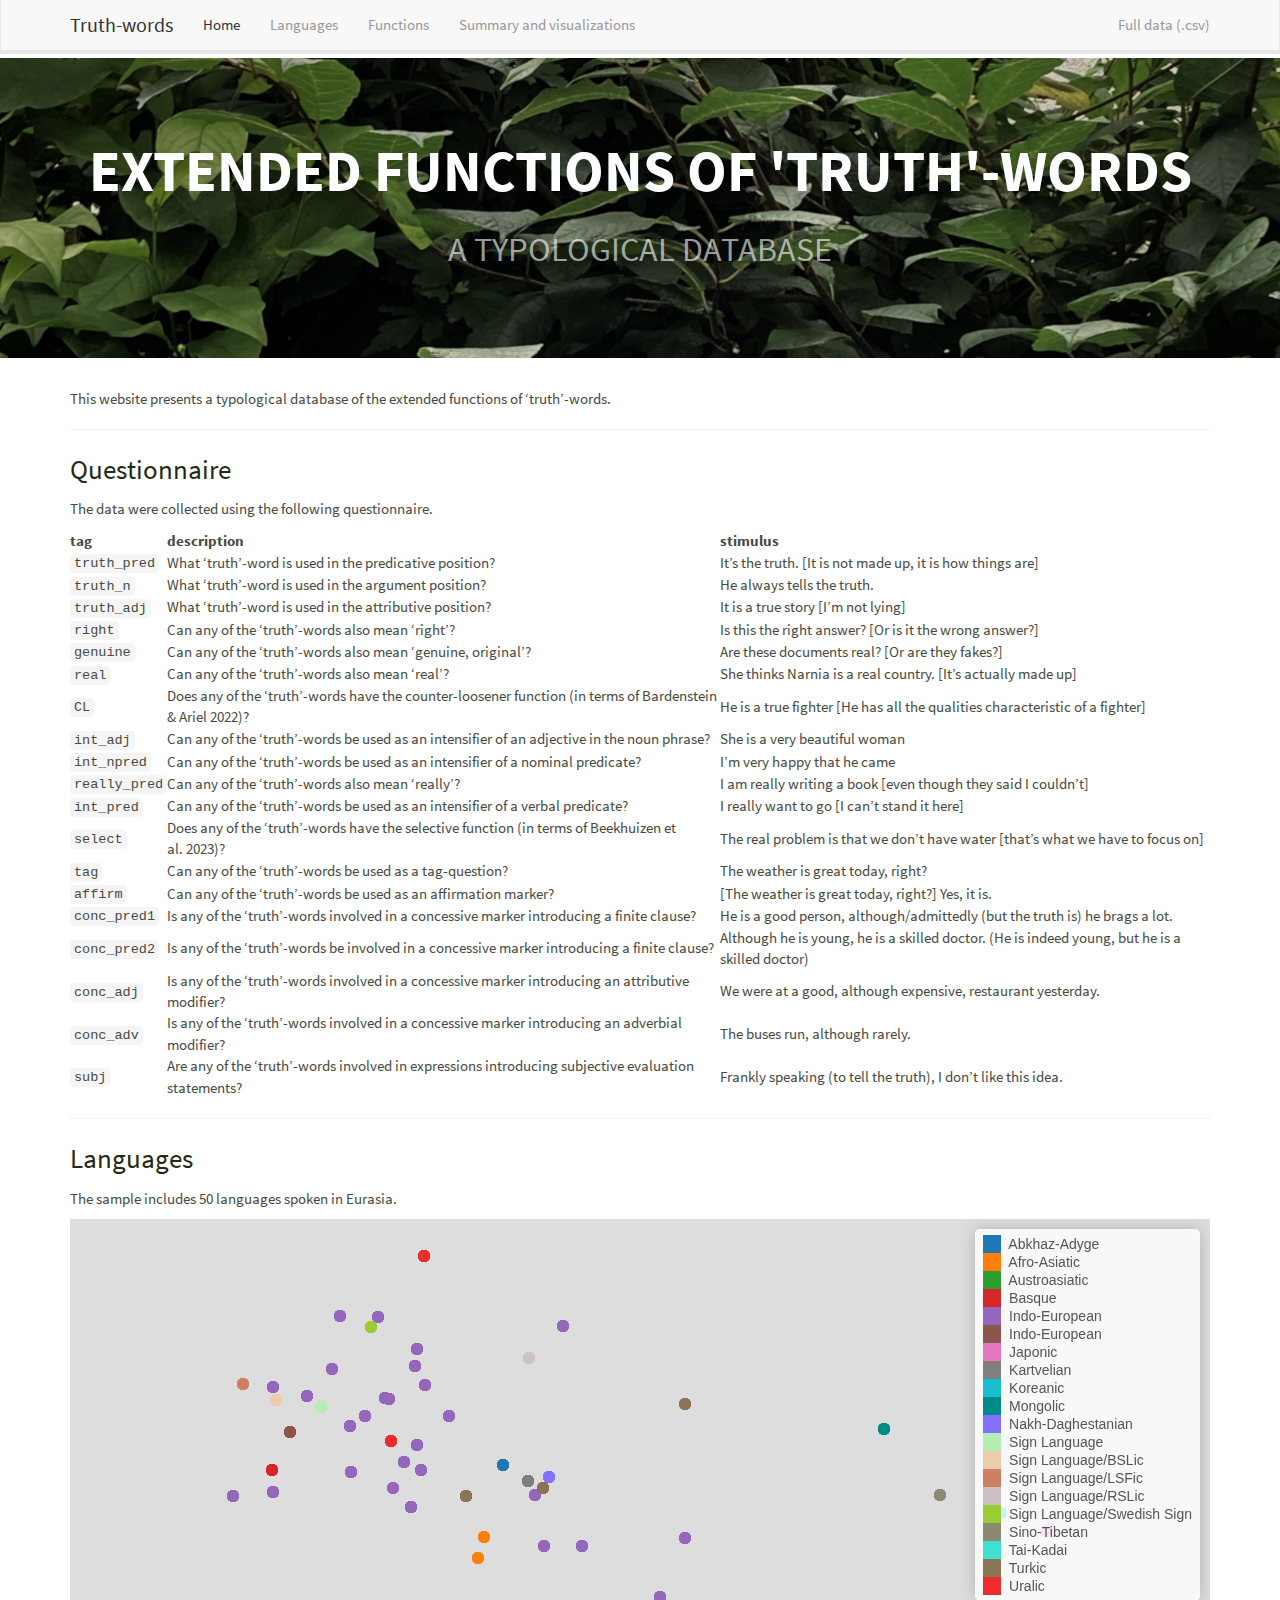
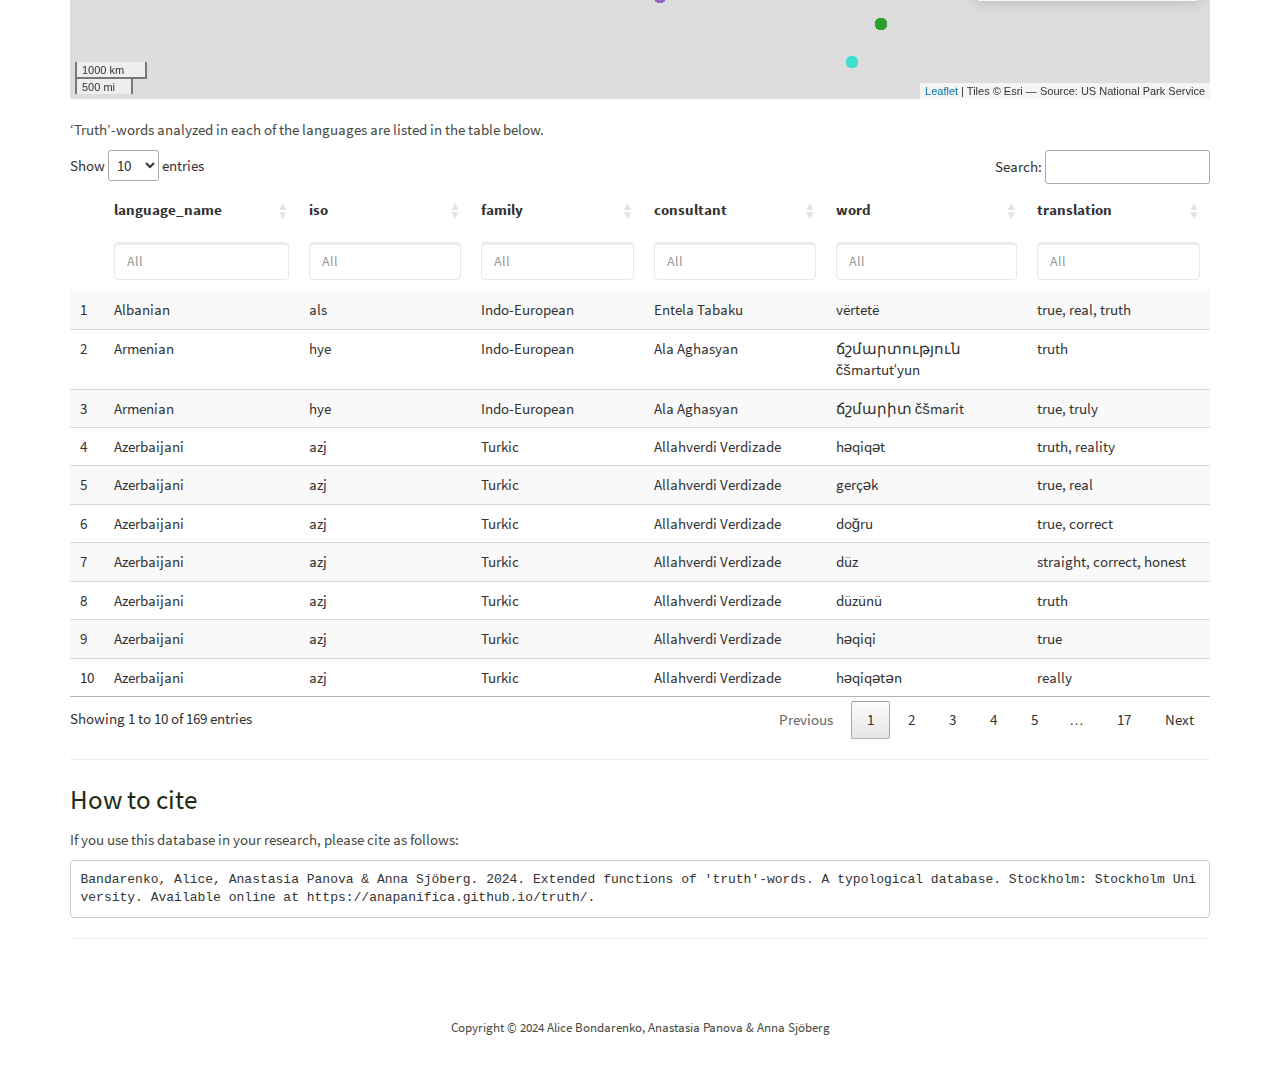
==== commit 6baf90c8: "small edits + neighbor-net" ====
--- a/docs/index.html
+++ b/docs/index.html
@@ -314,139 +314,242 @@
 <h2>Questionnaire</h2>
 <p>The data were collected using the following questionnaire.</p>
 <table>
-<colgroup>
-<col width="6%" />
-<col width="49%" />
-<col width="44%" />
-</colgroup>
 <thead>
-<tr class="header">
-<th align="left">tag</th>
-<th align="left">description</th>
-<th align="left">stimulus</th>
+<tr>
+<th style="text-align:left;">
+tag
+</th>
+<th style="text-align:left;">
+description
+</th>
+<th style="text-align:left;">
+stimulus
+</th>
 </tr>
 </thead>
 <tbody>
-<tr class="odd">
-<td align="left"><code>truth_pred</code></td>
-<td align="left">What ‘truth’-word is used in the predicative
-position?</td>
-<td align="left">It’s the truth. [It is not made up, it is how things
-are]</td>
-</tr>
-<tr class="even">
-<td align="left"><code>truth_n</code></td>
-<td align="left">What ‘truth’-word is used in the argument
-position?</td>
-<td align="left">He always tells the truth.</td>
-</tr>
-<tr class="odd">
-<td align="left"><code>truth_adj</code></td>
-<td align="left">What ‘truth’-word is used in the attributive
-position?</td>
-<td align="left">It is a true story [I’m not lying]</td>
-</tr>
-<tr class="even">
-<td align="left"><code>right</code></td>
-<td align="left">Can any of the ‘truth’-words also mean ‘right’?</td>
-<td align="left">Is this the right answer? [Or is it the wrong
-answer?]</td>
-</tr>
-<tr class="odd">
-<td align="left"><code>genuine</code></td>
-<td align="left">Can any of the ‘truth’-words also mean ‘genuine,
-original’?</td>
-<td align="left">Are these documents real? [Or are they fakes?]</td>
-</tr>
-<tr class="even">
-<td align="left"><code>real</code></td>
-<td align="left">Can any of the ‘truth’-words also mean ‘real’?</td>
-<td align="left">She thinks Narnia is a real country. [It’s actually
-made up]</td>
-</tr>
-<tr class="odd">
-<td align="left"><code>CL</code></td>
-<td align="left">Does any of the ‘truth’-words have the counter-loosener
-function (in terms of Bardenstein &amp; Ariel 2022)?</td>
-<td align="left">He is a true fighter [He has all the qualities
-characteristic of a fighter]</td>
-</tr>
-<tr class="even">
-<td align="left"><code>int_adj</code></td>
-<td align="left">Can any of the ‘truth’-words be used as an intensifier
-of an adjective in the noun phrase?</td>
-<td align="left">She is a very beautiful woman</td>
-</tr>
-<tr class="odd">
-<td align="left"><code>int_npred</code></td>
-<td align="left">Can any of the ‘truth’-words be used as an intensifier
-of a nominal predicate?</td>
-<td align="left">I’m very happy that he came</td>
-</tr>
-<tr class="even">
-<td align="left"><code>really_pred</code></td>
-<td align="left">Can any of the ‘truth’-words also mean ‘really’?</td>
-<td align="left">I am really writing a book [even though they said I
-couldn’t]</td>
-</tr>
-<tr class="odd">
-<td align="left"><code>int_pred</code></td>
-<td align="left">Can any of the ‘truth’-words be used as an intensifier
-of a verbal predicate?</td>
-<td align="left">I really want to go [I can’t stand it here]</td>
-</tr>
-<tr class="even">
-<td align="left"><code>select</code></td>
-<td align="left">Does any of the ‘truth’-words have the selective
-function (in terms of Beekhuizen et al. 2023)?</td>
-<td align="left">The real problem is that we don’t have water [that’s
-what we have to focus on]</td>
-</tr>
-<tr class="odd">
-<td align="left"><code>tag</code></td>
-<td align="left">Can any of the ‘truth’-words be used as a
-tag-question?</td>
-<td align="left">The weather is great today, right?</td>
-</tr>
-<tr class="even">
-<td align="left"><code>affirm</code></td>
-<td align="left">Can any of the ‘truth’-words be used as an affirmation
-marker?</td>
-<td align="left">[The weather is great today, right?] Yes, it is.</td>
-</tr>
-<tr class="odd">
-<td align="left"><code>conc_pred1</code></td>
-<td align="left">Is any of the ‘truth’-words involved in a concessive
-marker introducing a finite clause?</td>
-<td align="left">He is a good person, although/admittedly (but the truth
-is) he brags a lot.</td>
-</tr>
-<tr class="even">
-<td align="left"><code>conc_pred2</code></td>
-<td align="left">Is any of the ‘truth’-words be involved in a concessive
-marker introducing a finite clause?</td>
-<td align="left">Although he is young, he is a skilled doctor. (He is
-indeed young, but he is a skilled doctor)</td>
-</tr>
-<tr class="odd">
-<td align="left"><code>conc_adj</code></td>
-<td align="left">Is any of the ‘truth’-words involved in a concessive
-marker introducing an attributive modifier?</td>
-<td align="left">We were at a good, although expensive, restaurant
-yesterday.</td>
-</tr>
-<tr class="even">
-<td align="left"><code>conc_adv</code></td>
-<td align="left">Is any of the ‘truth’-words involved in a concessive
-marker introducing an adverbial modifier?</td>
-<td align="left">The buses run, although rarely.</td>
-</tr>
-<tr class="odd">
-<td align="left"><code>subj</code></td>
-<td align="left">Are any of the ‘truth’-words involved in expressions
-introducing subjective evaluation statements?</td>
-<td align="left">Frankly speaking (to tell the truth), I don’t like this
-idea.</td>
+<tr>
+<td style="text-align:left;">
+<code>truth_pred</code>
+</td>
+<td style="text-align:left;">
+What ‘truth’-word is used in the predicative position?
+</td>
+<td style="text-align:left;">
+It’s the truth. [It is not made up, it is how things are]
+</td>
+</tr>
+<tr>
+<td style="text-align:left;">
+<code>truth_n</code>
+</td>
+<td style="text-align:left;">
+What ‘truth’-word is used in the argument position?
+</td>
+<td style="text-align:left;">
+He always tells the truth.
+</td>
+</tr>
+<tr>
+<td style="text-align:left;">
+<code>truth_adj</code>
+</td>
+<td style="text-align:left;">
+What ‘truth’-word is used in the attributive position?
+</td>
+<td style="text-align:left;">
+It is a true story [I’m not lying]
+</td>
+</tr>
+<tr>
+<td style="text-align:left;">
+<code>right</code>
+</td>
+<td style="text-align:left;">
+Can any of the ‘truth’-words also mean ‘right’?
+</td>
+<td style="text-align:left;">
+Is this the right answer? [Or is it the wrong answer?]
+</td>
+</tr>
+<tr>
+<td style="text-align:left;">
+<code>genuine</code>
+</td>
+<td style="text-align:left;">
+Can any of the ‘truth’-words also mean ‘genuine, original’?
+</td>
+<td style="text-align:left;">
+Are these documents real? [Or are they fakes?]
+</td>
+</tr>
+<tr>
+<td style="text-align:left;">
+<code>real</code>
+</td>
+<td style="text-align:left;">
+Can any of the ‘truth’-words also mean ‘real’?
+</td>
+<td style="text-align:left;">
+She thinks Narnia is a real country. [It’s actually made up]
+</td>
+</tr>
+<tr>
+<td style="text-align:left;">
+<code>CL</code>
+</td>
+<td style="text-align:left;">
+Does any of the ‘truth’-words have the counter-loosener function (in
+terms of Bardenstein &amp; Ariel 2022)?
+</td>
+<td style="text-align:left;">
+He is a true fighter [He has all the qualities characteristic of a
+fighter]
+</td>
+</tr>
+<tr>
+<td style="text-align:left;">
+<code>int_adj</code>
+</td>
+<td style="text-align:left;">
+Can any of the ‘truth’-words be used as an intensifier of an adjective
+in the noun phrase?
+</td>
+<td style="text-align:left;">
+She is a very beautiful woman
+</td>
+</tr>
+<tr>
+<td style="text-align:left;">
+<code>int_npred</code>
+</td>
+<td style="text-align:left;">
+Can any of the ‘truth’-words be used as an intensifier of a nominal
+predicate?
+</td>
+<td style="text-align:left;">
+I’m very happy that he came
+</td>
+</tr>
+<tr>
+<td style="text-align:left;">
+<code>really_pred</code>
+</td>
+<td style="text-align:left;">
+Can any of the ‘truth’-words also mean ‘really’?
+</td>
+<td style="text-align:left;">
+I am really writing a book [even though they said I couldn’t]
+</td>
+</tr>
+<tr>
+<td style="text-align:left;">
+<code>int_pred</code>
+</td>
+<td style="text-align:left;">
+Can any of the ‘truth’-words be used as an intensifier of a verbal
+predicate?
+</td>
+<td style="text-align:left;">
+I really want to go [I can’t stand it here]
+</td>
+</tr>
+<tr>
+<td style="text-align:left;">
+<code>select</code>
+</td>
+<td style="text-align:left;">
+Does any of the ‘truth’-words have the selective function (in terms of
+Beekhuizen et al. 2023)?
+</td>
+<td style="text-align:left;">
+The real problem is that we don’t have water [that’s what we have to
+focus on]
+</td>
+</tr>
+<tr>
+<td style="text-align:left;">
+<code>tag</code>
+</td>
+<td style="text-align:left;">
+Can any of the ‘truth’-words be used as a tag-question?
+</td>
+<td style="text-align:left;">
+The weather is great today, right?
+</td>
+</tr>
+<tr>
+<td style="text-align:left;">
+<code>affirm</code>
+</td>
+<td style="text-align:left;">
+Can any of the ‘truth’-words be used as an affirmation marker?
+</td>
+<td style="text-align:left;">
+[The weather is great today, right?] Yes, it is.
+</td>
+</tr>
+<tr>
+<td style="text-align:left;">
+<code>conc_pred1</code>
+</td>
+<td style="text-align:left;">
+Is any of the ‘truth’-words involved in a concessive marker introducing
+a finite clause?
+</td>
+<td style="text-align:left;">
+He is a good person, although/admittedly (but the truth is) he brags a
+lot.
+</td>
+</tr>
+<tr>
+<td style="text-align:left;">
+<code>conc_pred2</code>
+</td>
+<td style="text-align:left;">
+Is any of the ‘truth’-words be involved in a concessive marker
+introducing a finite clause?
+</td>
+<td style="text-align:left;">
+Although he is young, he is a skilled doctor. (He is indeed young, but
+he is a skilled doctor)
+</td>
+</tr>
+<tr>
+<td style="text-align:left;">
+<code>conc_adj</code>
+</td>
+<td style="text-align:left;">
+Is any of the ‘truth’-words involved in a concessive marker introducing
+an attributive modifier?
+</td>
+<td style="text-align:left;">
+We were at a good, although expensive, restaurant yesterday.
+</td>
+</tr>
+<tr>
+<td style="text-align:left;">
+<code>conc_adv</code>
+</td>
+<td style="text-align:left;">
+Is any of the ‘truth’-words involved in a concessive marker introducing
+an adverbial modifier?
+</td>
+<td style="text-align:left;">
+The buses run, although rarely.
+</td>
+</tr>
+<tr>
+<td style="text-align:left;">
+<code>subj</code>
+</td>
+<td style="text-align:left;">
+Are any of the ‘truth’-words involved in expressions introducing
+subjective evaluation statements?
+</td>
+<td style="text-align:left;">
+Frankly speaking (to tell the truth), I don’t like this idea.
+</td>
 </tr>
 </tbody>
 </table>
@@ -455,12 +558,12 @@
 <div id="languages" class="section level2">
 <h2>Languages</h2>
 <p>The sample includes 50 languages spoken in Eurasia.</p>
-<div id="htmlwidget-244aaddf2639520a3f5a" style="width:100%;height:480px;" class="leaflet html-widget"></div>
-<script type="application/json" data-for="htmlwidget-244aaddf2639520a3f5a">{"x":{"options":{"crs":{"crsClass":"L.CRS.EPSG3857","code":null,"proj4def":null,"projectedBounds":null,"options":{}},"zoomControl":false},"calls":[{"method":"addTiles","args":["Esri.WorldPhysical",null,null,{"minZoom":0,"maxZoom":18,"tileSize":256,"subdomains":"abc","errorTileUrl":"","tms":false,"noWrap":false,"zoomOffset":0,"zoomReverse":false,"opacity":1,"zIndex":1,"detectRetina":false}]},{"method":"addProviderTiles","args":["Esri.WorldPhysical",null,"Esri.WorldPhysical",{"errorTileUrl":"","noWrap":false,"opacity":1,"detectRetina":false}]},{"method":"addCircleMarkers","args":[[41,41,41,41,40,40,40,40,40,40,40,40,40.97768,40.97768,40.97768,40.97768,40.97768,40.97768,40.97768,40.97768,40.97768,40.97768,40.97768,40.97768,40.97768,43.2787,43.2787,43.2787,43.2787,43.2787,43.2787,43.2787,43.2787,43.2787,43.2787,43.2787,43.2787,53.2307,53.2307,53.2307,53.2307,53.2307,53.2307,53.2307,53.2307,51.6688,51.6688,51.6688,51.6688,51.6688,51.6688,43.3646,43.3646,43.3646,43.3646,43.3646,43.3646,43.3646,43.3646,43.3646,43.3646,49.873398,49.873398,49.873398,49.873398,49.873398,49.873398,49.873398,49.873398,49.873398,49.873398,49.873398,49.873398,49.873398,49.873398,54.8655,54.8655,54.8655,54.8655,54.8655,54.8655,54.8655,54.8655,52,52,52,52,52,52,52,52,52,52,51.75,51.75,51.75,51.75,51.75,51.75,51.75,51.75,53,53,53,53,53,53,53,39.91,39.91,39.91,39.91,39.91,39.91,39.91,39.91,39.91,39.91,39.91,39.91,39.91,39.91,64.7628,64.7628,64.7628,64.7628,64.7628,64.7628,64.7628,64.7628,64.7628,64.7628,48,48,48,48,48,48,48,48,41.850397,41.850397,41.850397,41.850397,41.850397,41.850397,41.850397,41.850397,41.850397,41.850397,41.850397,48.649,48.649,48.649,48.649,48.649,48.649,48.649,48.649,48.649,48.649,48.649,48.649,50.8154,50.8154,50.8154,46.9068585714,46.9068585714,46.9068585714,46.9068585714,46.9068585714,46.9068585714,46.9068585714,46.9068585714,46.9068585714,53.315,53.315,53.315,53.315,53.315,53.315,43.0464,43.0464,43.0464,43.0464,43.0464,43.0464,43.0464,43.0464,43.0464,43.0464,43.0464,43.0464,43.0464,43.0464,43.0464,35,35,35,35,35,32.8977,32.8977,32.8977,32.8977,32.8977,32.8977,51.17,51.17,51.17,51.17,51.17,48.32397,48.32397,48.32397,48.32397,48.32397,48.32397,48.32397,48.32397,48.32397,48.32397,48.32397,48.32397,37.54,37.54,37.54,37.54,37.54,37.54,37.54,37.54,37.54,37.54,37.54,37.54,56.826108,56.826108,56.826108,56.826108,56.826108,56.826108,56.826108,56.826108,56.826108,56.826108,56.826108,56.826108,34.1709,34.1709,34.1709,34.1709,34.1709,55.1429,55.1429,55.1429,55.1429,55.1429,55.1429,55.1429,55.1429,55.1429,55.1429,55.1429,55.1429,55.1429,55.1429,40.0209,40.0209,40.0209,40.0209,40.0209,40.0209,40.0209,40.0209,40.0209,38.36,38.36,38.36,38.36,38.36,38.36,38.36,38.36,38.36,38.36,38.36,38.36,38.36,38.36,38.36,38.36,38.36,31.1056,31.1056,31.1056,31.1056,31.1056,31.1056,59.92,59.92,59.92,59.92,59.92,59.92,59.92,59.92,59.92,59.92,59.92,59.92,34,34,34,34,34,34,34,34,34,32.9,32.9,32.9,32.9,32.9,32.9,32.9,32.9,32.9,32.9,32.9,51.8439,51.8439,51.8439,51.8439,51.8439,51.8439,51.8439,51.8439,51.8439,51.8439,51.8439,51.8439,46.3913,46.3913,46.3913,46.3913,46.3913,46.3913,46.3913,46.3913,46.3913,46.3913,59,59,59,59,59,59,59,59,59,56,56,56,56,44.3238,44.3238,44.3238,44.3238,44.3238,44.3238,44.3238,44.3238,44.3238,44.3238,44.3238,44.3238,44.3238,44.3238,40.4414,40.4414,40.4414,40.4414,40.4414,40.4414,40.4414,40.4414,40.4414,40.4414,40.4414,40.4414,40.4414,40.4414,40.4414,59.800634,59.800634,59.800634,59.800634,59.800634,59.800634,59.800634,59.800634,59.800634,59.800634,59.800634,59.800634,59.800634,59.800634,58.929,58.929,58.929,58.929,58.929,58.929,58.929,58.929,58.929,14.192,14.192,14.192,14.192,14.192,14.192,14.192,42.4257,42.4257,42.4257,42.4257,42.4257,42.4257,42.4257,42.4257,39.8667,39.8667,39.8667,39.8667,39.8667,39.8667,39.8667,39.8667,39.8667,39.8667,39.8667,39.8667,49.796,49.796,49.796,49.796,49.796,49.796,49.796,49.796,25,25,25,25,25,25,25,25,25,25,25,20.681188,20.681188,20.681188,20.681188,20.681188,20.681188,20.681188,20.681188,20.681188,20.681188,44,44,44,44,44,44,44],[20,20,20,20,45,45,45,45,45,45,45,45,46.4737,46.4737,46.4737,46.4737,46.4737,46.4737,46.4737,46.4737,46.4737,46.4737,46.4737,46.4737,46.4737,-1.31622,-1.31622,-1.31622,-1.31622,-1.31622,-1.31622,-1.31622,-1.31622,-1.31622,-1.31622,-1.31622,-1.31622,25.6038,25.6038,25.6038,25.6038,25.6038,25.6038,25.6038,25.6038,-0.4431,-0.4431,-0.4431,-0.4431,-0.4431,-0.4431,25.047,25.047,25.047,25.047,25.047,25.047,25.047,25.047,25.047,25.047,15.10437,15.10437,15.10437,15.10437,15.10437,15.10437,15.10437,15.10437,15.10437,15.10437,15.10437,15.10437,15.10437,15.10437,9.36284,9.36284,9.36284,9.36284,9.36284,9.36284,9.36284,9.36284,5,5,5,5,5,5,5,5,5,5,19.42,19.42,19.42,19.42,19.42,19.42,19.42,19.42,-1,-1,-1,-1,-1,-1,-1,-8.1,-8.1,-8.1,-8.1,-8.1,-8.1,-8.1,-8.1,-8.1,-8.1,-8.1,-8.1,-8.1,-8.1,25.5577,25.5577,25.5577,25.5577,25.5577,25.5577,25.5577,25.5577,25.5577,25.5577,2,2,2,2,2,2,2,2,43.78613,43.78613,43.78613,43.78613,43.78613,43.78613,43.78613,43.78613,43.78613,43.78613,43.78613,12.4676,12.4676,12.4676,12.4676,12.4676,12.4676,12.4676,12.4676,12.4676,12.4676,12.4676,12.4676,7.30478,7.30478,7.30478,19.6555271429,19.6555271429,19.6555271429,19.6555271429,19.6555271429,19.6555271429,19.6555271429,19.6555271429,19.6555271429,-6.36541,-6.36541,-6.36541,-6.36541,-6.36541,-6.36541,12.6489,12.6489,12.6489,12.6489,12.6489,12.6489,12.6489,12.6489,12.6489,12.6489,12.6489,12.6489,12.6489,12.6489,12.6489,135,135,135,135,135,46.5976,46.5976,46.5976,46.5976,46.5976,46.5976,71.454,71.454,71.454,71.454,71.454,106.28874,106.28874,106.28874,106.28874,106.28874,106.28874,106.28874,106.28874,106.28874,106.28874,106.28874,106.28874,126.98,126.98,126.98,126.98,126.98,126.98,126.98,126.98,126.98,126.98,126.98,126.98,24.309118,24.309118,24.309118,24.309118,24.309118,24.309118,24.309118,24.309118,24.309118,24.309118,24.309118,24.309118,36.0468,36.0468,36.0468,36.0468,36.0468,23.9601,23.9601,23.9601,23.9601,23.9601,23.9601,23.9601,23.9601,23.9601,23.9601,23.9601,23.9601,23.9601,23.9601,116.228,116.228,116.228,116.228,116.228,116.228,116.228,116.228,116.228,23.13,23.13,23.13,23.13,23.13,23.13,23.13,23.13,23.13,23.13,23.13,23.13,23.13,23.13,23.13,23.13,23.13,35.0179,35.0179,35.0179,35.0179,35.0179,35.0179,10.71,10.71,10.71,10.71,10.71,10.71,10.71,10.71,10.71,10.71,10.71,10.71,71.33,71.33,71.33,71.33,71.33,71.33,71.33,71.33,71.33,53.3,53.3,53.3,53.3,53.3,53.3,53.3,53.3,53.3,53.3,53.3,18.6255,18.6255,18.6255,18.6255,18.6255,18.6255,18.6255,18.6255,18.6255,18.6255,18.6255,18.6255,24.2256,24.2256,24.2256,24.2256,24.2256,24.2256,24.2256,24.2256,24.2256,24.2256,50,50,50,50,50,50,50,50,50,44,44,44,44,21.9192,21.9192,21.9192,21.9192,21.9192,21.9192,21.9192,21.9192,21.9192,21.9192,21.9192,21.9192,21.9192,21.9192,-1.11788,-1.11788,-1.11788,-1.11788,-1.11788,-1.11788,-1.11788,-1.11788,-1.11788,-1.11788,-1.11788,-1.11788,-1.11788,-1.11788,-1.11788,17.389526,17.389526,17.389526,17.389526,17.389526,17.389526,17.389526,17.389526,17.389526,17.389526,17.389526,17.389526,17.389526,17.389526,16.1133,16.1133,16.1133,16.1133,16.1133,16.1133,16.1133,16.1133,16.1133,100.671,100.671,100.671,100.671,100.671,100.671,100.671,47.4388,47.4388,47.4388,47.4388,47.4388,47.4388,47.4388,47.4388,32.8667,32.8667,32.8667,32.8667,32.8667,32.8667,32.8667,32.8667,32.8667,32.8667,32.8667,32.8667,29.945,29.945,29.945,29.945,29.945,29.945,29.945,29.945,67,67,67,67,67,67,67,67,67,67,67,105.774071,105.774071,105.774071,105.774071,105.774071,105.774071,105.774071,105.774071,105.774071,105.774071,39.33,39.33,39.33,39.33,39.33,39.33,39.33],6,null,["","","","","","","","","","","","","","","","","","","","","","","","","","","","","","","","","","","","","","","","","","","","","","","","","","","","","","","","","","","","","","","","","","","","","","","","","","","","","","","","","","","","","","","","","","","","","","","","","","","","","","","","","","","","","","","","","","","","","","","","","","","","","","","","","","","","","","","","","","","","","","","","","","","","","","","","","","","","","","","","","","","","","","","","","","","","","","","","","","","","","","","","","","","","","","","","","","","","","","","","","","","","","","","","","","","","","","","","","","","","","","","","","","","","","","","","","","","","","","","","","","","","","","","","","","","","","","","","","","","","","","","","","","","","","","","","","","","","","","","","","","","","","","","","","","","","","","","","","","","","","","","","","","","","","","","","","","","","","","","","","","","","","","","","","","","","","","","","","","","","","","","","","","","","","","","","","","","","","","","","","","","","","","","","","","","","","","","","","","","","","","","","","","","","","","","","","","","","","","","","","","","","","","","","","","","","","","","","","","","","","","","","","","","","","","","","","","","","","","","","","","","","","","","","","","","","","","","","","","","","","","","","","","","","","","","","","","","","","","","","",""],{"interactive":true,"className":"","stroke":false,"color":"#03F","weight":1,"opacity":0.5,"fill":true,"fillColor":["#9467BD","#9467BD","#9467BD","#9467BD","#9467BD","#9467BD","#9467BD","#9467BD","#9467BD","#9467BD","#9467BD","#9467BD","#8B7355","#8B7355","#8B7355","#8B7355","#8B7355","#8B7355","#8B7355","#8B7355","#8B7355","#8B7355","#8B7355","#8B7355","#8B7355","#D62728","#D62728","#D62728","#D62728","#D62728","#D62728","#D62728","#D62728","#D62728","#D62728","#D62728","#D62728","#9467BD","#9467BD","#9467BD","#9467BD","#9467BD","#9467BD","#9467BD","#9467BD","#EECBAD","#EECBAD","#EECBAD","#EECBAD","#EECBAD","#EECBAD","#9467BD","#9467BD","#9467BD","#9467BD","#9467BD","#9467BD","#9467BD","#9467BD","#9467BD","#9467BD","#9467BD","#9467BD","#9467BD","#9467BD","#9467BD","#9467BD","#9467BD","#9467BD","#9467BD","#9467BD","#9467BD","#9467BD","#9467BD","#9467BD","#9467BD","#9467BD","#9467BD","#9467BD","#9467BD","#9467BD","#9467BD","#9467BD","#9467BD","#9467BD","#9467BD","#9467BD","#9467BD","#9467BD","#9467BD","#9467BD","#9467BD","#9467BD","#9467BD","#9467BD","#9467BD","#9467BD","#9467BD","#9467BD","#9467BD","#9467BD","#9467BD","#9467BD","#9467BD","#9467BD","#9467BD","#9467BD","#9467BD","#9467BD","#9467BD","#9467BD","#9467BD","#9467BD","#9467BD","#9467BD","#9467BD","#9467BD","#9467BD","#9467BD","#9467BD","#9467BD","#9467BD","#EE2C2C","#EE2C2C","#EE2C2C","#EE2C2C","#EE2C2C","#EE2C2C","#EE2C2C","#EE2C2C","#EE2C2C","#EE2C2C","#8C564B","#8C564B","#8C564B","#8C564B","#8C564B","#8C564B","#8C564B","#8C564B","#7F7F7F","#7F7F7F","#7F7F7F","#7F7F7F","#7F7F7F","#7F7F7F","#7F7F7F","#7F7F7F","#7F7F7F","#7F7F7F","#7F7F7F","#9467BD","#9467BD","#9467BD","#9467BD","#9467BD","#9467BD","#9467BD","#9467BD","#9467BD","#9467BD","#9467BD","#9467BD","#B4EEB4","#B4EEB4","#B4EEB4","#EE2C2C","#EE2C2C","#EE2C2C","#EE2C2C","#EE2C2C","#EE2C2C","#EE2C2C","#EE2C2C","#EE2C2C","#CD8162","#CD8162","#CD8162","#CD8162","#CD8162","#CD8162","#9467BD","#9467BD","#9467BD","#9467BD","#9467BD","#9467BD","#9467BD","#9467BD","#9467BD","#9467BD","#9467BD","#9467BD","#9467BD","#9467BD","#9467BD","#E377C2","#E377C2","#E377C2","#E377C2","#E377C2","#9467BD","#9467BD","#9467BD","#9467BD","#9467BD","#9467BD","#8B7355","#8B7355","#8B7355","#8B7355","#8B7355","#008B8B","#008B8B","#008B8B","#008B8B","#008B8B","#008B8B","#008B8B","#008B8B","#008B8B","#008B8B","#008B8B","#008B8B","#17BECF","#17BECF","#17BECF","#17BECF","#17BECF","#17BECF","#17BECF","#17BECF","#17BECF","#17BECF","#17BECF","#17BECF","#9467BD","#9467BD","#9467BD","#9467BD","#9467BD","#9467BD","#9467BD","#9467BD","#9467BD","#9467BD","#9467BD","#9467BD","#FF7F0E","#FF7F0E","#FF7F0E","#FF7F0E","#FF7F0E","#9467BD","#9467BD","#9467BD","#9467BD","#9467BD","#9467BD","#9467BD","#9467BD","#9467BD","#9467BD","#9467BD","#9467BD","#9467BD","#9467BD","#8B8970","#8B8970","#8B8970","#8B8970","#8B8970","#8B8970","#8B8970","#8B8970","#8B8970","#9467BD","#9467BD","#9467BD","#9467BD","#9467BD","#9467BD","#9467BD","#9467BD","#9467BD","#9467BD","#9467BD","#9467BD","#9467BD","#9467BD","#9467BD","#9467BD","#9467BD","#FF7F0E","#FF7F0E","#FF7F0E","#FF7F0E","#FF7F0E","#FF7F0E","#9467BD","#9467BD","#9467BD","#9467BD","#9467BD","#9467BD","#9467BD","#9467BD","#9467BD","#9467BD","#9467BD","#9467BD","#9467BD","#9467BD","#9467BD","#9467BD","#9467BD","#9467BD","#9467BD","#9467BD","#9467BD","#9467BD","#9467BD","#9467BD","#9467BD","#9467BD","#9467BD","#9467BD","#9467BD","#9467BD","#9467BD","#9467BD","#9467BD","#9467BD","#9467BD","#9467BD","#9467BD","#9467BD","#9467BD","#9467BD","#9467BD","#9467BD","#9467BD","#9467BD","#9467BD","#9467BD","#9467BD","#9467BD","#9467BD","#9467BD","#9467BD","#9467BD","#9467BD","#9467BD","#9467BD","#9467BD","#9467BD","#9467BD","#9467BD","#9467BD","#9467BD","#9467BD","#9467BD","#CDC1C5","#CDC1C5","#CDC1C5","#CDC1C5","#9467BD","#9467BD","#9467BD","#9467BD","#9467BD","#9467BD","#9467BD","#9467BD","#9467BD","#9467BD","#9467BD","#9467BD","#9467BD","#9467BD","#9467BD","#9467BD","#9467BD","#9467BD","#9467BD","#9467BD","#9467BD","#9467BD","#9467BD","#9467BD","#9467BD","#9467BD","#9467BD","#9467BD","#9467BD","#9467BD","#9467BD","#9467BD","#9467BD","#9467BD","#9467BD","#9467BD","#9467BD","#9467BD","#9467BD","#9467BD","#9467BD","#9467BD","#9467BD","#9ACD32","#9ACD32","#9ACD32","#9ACD32","#9ACD32","#9ACD32","#9ACD32","#9ACD32","#9ACD32","#40E0D0","#40E0D0","#40E0D0","#40E0D0","#40E0D0","#40E0D0","#40E0D0","#8470FF","#8470FF","#8470FF","#8470FF","#8470FF","#8470FF","#8470FF","#8470FF","#8B7355","#8B7355","#8B7355","#8B7355","#8B7355","#8B7355","#8B7355","#8B7355","#8B7355","#8B7355","#8B7355","#8B7355","#9467BD","#9467BD","#9467BD","#9467BD","#9467BD","#9467BD","#9467BD","#9467BD","#9467BD","#9467BD","#9467BD","#9467BD","#9467BD","#9467BD","#9467BD","#9467BD","#9467BD","#9467BD","#9467BD","#2CA02C","#2CA02C","#2CA02C","#2CA02C","#2CA02C","#2CA02C","#2CA02C","#2CA02C","#2CA02C","#2CA02C","#1F77B4","#1F77B4","#1F77B4","#1F77B4","#1F77B4","#1F77B4","#1F77B4"],"fillOpacity":1},null,null,["<a href='https://glottolog.org/resource/languoid/id/tosk1239' target='_blank'>Northern Tosk Albanian<\/a><br>","<a href='https://glottolog.org/resource/languoid/id/tosk1239' target='_blank'>Northern Tosk Albanian<\/a><br>","<a href='https://glottolog.org/resource/languoid/id/tosk1239' target='_blank'>Northern Tosk Albanian<\/a><br>","<a href='https://glottolog.org/resource/languoid/id/tosk1239' target='_blank'>Northern Tosk Albanian<\/a><br>","<a href='https://glottolog.org/resource/languoid/id/nucl1235' target='_blank'>Eastern Armenian<\/a><br>","<a href='https://glottolog.org/resource/languoid/id/nucl1235' target='_blank'>Eastern Armenian<\/a><br>","<a href='https://glottolog.org/resource/languoid/id/nucl1235' target='_blank'>Eastern Armenian<\/a><br>","<a href='https://glottolog.org/resource/languoid/id/nucl1235' target='_blank'>Eastern Armenian<\/a><br>","<a href='https://glottolog.org/resource/languoid/id/nucl1235' target='_blank'>Eastern Armenian<\/a><br>","<a href='https://glottolog.org/resource/languoid/id/nucl1235' target='_blank'>Eastern Armenian<\/a><br>","<a href='https://glottolog.org/resource/languoid/id/nucl1235' target='_blank'>Eastern Armenian<\/a><br>","<a href='https://glottolog.org/resource/languoid/id/nucl1235' target='_blank'>Eastern Armenian<\/a><br>","<a href='https://glottolog.org/resource/languoid/id/nort2697' target='_blank'>North Azerbaijani<\/a><br>","<a href='https://glottolog.org/resource/languoid/id/nort2697' target='_blank'>North Azerbaijani<\/a><br>","<a href='https://glottolog.org/resource/languoid/id/nort2697' target='_blank'>North Azerbaijani<\/a><br>","<a href='https://glottolog.org/resource/languoid/id/nort2697' target='_blank'>North Azerbaijani<\/a><br>","<a href='https://glottolog.org/resource/languoid/id/nort2697' target='_blank'>North Azerbaijani<\/a><br>","<a href='https://glottolog.org/resource/languoid/id/nort2697' target='_blank'>North Azerbaijani<\/a><br>","<a href='https://glottolog.org/resource/languoid/id/nort2697' target='_blank'>North Azerbaijani<\/a><br>","<a href='https://glottolog.org/resource/languoid/id/nort2697' target='_blank'>North Azerbaijani<\/a><br>","<a href='https://glottolog.org/resource/languoid/id/nort2697' target='_blank'>North Azerbaijani<\/a><br>","<a href='https://glottolog.org/resource/languoid/id/nort2697' target='_blank'>North Azerbaijani<\/a><br>","<a href='https://glottolog.org/resource/languoid/id/nort2697' target='_blank'>North Azerbaijani<\/a><br>","<a href='https://glottolog.org/resource/languoid/id/nort2697' target='_blank'>North Azerbaijani<\/a><br>","<a href='https://glottolog.org/resource/languoid/id/nort2697' target='_blank'>North Azerbaijani<\/a><br>","<a href='https://glottolog.org/resource/languoid/id/basq1248' target='_blank'>Basque<\/a><br>","<a href='https://glottolog.org/resource/languoid/id/basq1248' target='_blank'>Basque<\/a><br>","<a href='https://glottolog.org/resource/languoid/id/basq1248' target='_blank'>Basque<\/a><br>","<a href='https://glottolog.org/resource/languoid/id/basq1248' target='_blank'>Basque<\/a><br>","<a href='https://glottolog.org/resource/languoid/id/basq1248' target='_blank'>Basque<\/a><br>","<a href='https://glottolog.org/resource/languoid/id/basq1248' target='_blank'>Basque<\/a><br>","<a href='https://glottolog.org/resource/languoid/id/basq1248' target='_blank'>Basque<\/a><br>","<a href='https://glottolog.org/resource/languoid/id/basq1248' target='_blank'>Basque<\/a><br>","<a href='https://glottolog.org/resource/languoid/id/basq1248' target='_blank'>Basque<\/a><br>","<a href='https://glottolog.org/resource/languoid/id/basq1248' target='_blank'>Basque<\/a><br>","<a href='https://glottolog.org/resource/languoid/id/basq1248' target='_blank'>Basque<\/a><br>","<a href='https://glottolog.org/resource/languoid/id/basq1248' target='_blank'>Basque<\/a><br>","<a href='https://glottolog.org/resource/languoid/id/bela1254' target='_blank'>Belarusian<\/a><br>","<a href='https://glottolog.org/resource/languoid/id/bela1254' target='_blank'>Belarusian<\/a><br>","<a href='https://glottolog.org/resource/languoid/id/bela1254' target='_blank'>Belarusian<\/a><br>","<a href='https://glottolog.org/resource/languoid/id/bela1254' target='_blank'>Belarusian<\/a><br>","<a href='https://glottolog.org/resource/languoid/id/bela1254' target='_blank'>Belarusian<\/a><br>","<a href='https://glottolog.org/resource/languoid/id/bela1254' target='_blank'>Belarusian<\/a><br>","<a href='https://glottolog.org/resource/languoid/id/bela1254' target='_blank'>Belarusian<\/a><br>","<a href='https://glottolog.org/resource/languoid/id/bela1254' target='_blank'>Belarusian<\/a><br>","<a href='https://glottolog.org/resource/languoid/id/brit1235' target='_blank'>British Sign Language<\/a><br>","<a href='https://glottolog.org/resource/languoid/id/brit1235' target='_blank'>British Sign Language<\/a><br>","<a href='https://glottolog.org/resource/languoid/id/brit1235' target='_blank'>British Sign Language<\/a><br>","<a href='https://glottolog.org/resource/languoid/id/brit1235' target='_blank'>British Sign Language<\/a><br>","<a href='https://glottolog.org/resource/languoid/id/brit1235' target='_blank'>British Sign Language<\/a><br>","<a href='https://glottolog.org/resource/languoid/id/brit1235' target='_blank'>British Sign Language<\/a><br>","<a href='https://glottolog.org/resource/languoid/id/bulg1262' target='_blank'>Bulgarian<\/a><br>","<a href='https://glottolog.org/resource/languoid/id/bulg1262' target='_blank'>Bulgarian<\/a><br>","<a href='https://glottolog.org/resource/languoid/id/bulg1262' target='_blank'>Bulgarian<\/a><br>","<a href='https://glottolog.org/resource/languoid/id/bulg1262' target='_blank'>Bulgarian<\/a><br>","<a href='https://glottolog.org/resource/languoid/id/bulg1262' target='_blank'>Bulgarian<\/a><br>","<a href='https://glottolog.org/resource/languoid/id/bulg1262' target='_blank'>Bulgarian<\/a><br>","<a href='https://glottolog.org/resource/languoid/id/bulg1262' target='_blank'>Bulgarian<\/a><br>","<a href='https://glottolog.org/resource/languoid/id/bulg1262' target='_blank'>Bulgarian<\/a><br>","<a href='https://glottolog.org/resource/languoid/id/bulg1262' target='_blank'>Bulgarian<\/a><br>","<a href='https://glottolog.org/resource/languoid/id/bulg1262' target='_blank'>Bulgarian<\/a><br>","<a href='https://glottolog.org/resource/languoid/id/czec1258' target='_blank'>Czech<\/a><br>","<a href='https://glottolog.org/resource/languoid/id/czec1258' target='_blank'>Czech<\/a><br>","<a href='https://glottolog.org/resource/languoid/id/czec1258' target='_blank'>Czech<\/a><br>","<a href='https://glottolog.org/resource/languoid/id/czec1258' target='_blank'>Czech<\/a><br>","<a href='https://glottolog.org/resource/languoid/id/czec1258' target='_blank'>Czech<\/a><br>","<a href='https://glottolog.org/resource/languoid/id/czec1258' target='_blank'>Czech<\/a><br>","<a href='https://glottolog.org/resource/languoid/id/czec1258' target='_blank'>Czech<\/a><br>","<a href='https://glottolog.org/resource/languoid/id/czec1258' target='_blank'>Czech<\/a><br>","<a href='https://glottolog.org/resource/languoid/id/czec1258' target='_blank'>Czech<\/a><br>","<a href='https://glottolog.org/resource/languoid/id/czec1258' target='_blank'>Czech<\/a><br>","<a href='https://glottolog.org/resource/languoid/id/czec1258' target='_blank'>Czech<\/a><br>","<a href='https://glottolog.org/resource/languoid/id/czec1258' target='_blank'>Czech<\/a><br>","<a href='https://glottolog.org/resource/languoid/id/czec1258' target='_blank'>Czech<\/a><br>","<a href='https://glottolog.org/resource/languoid/id/czec1258' target='_blank'>Czech<\/a><br>","<a href='https://glottolog.org/resource/languoid/id/dani1285' target='_blank'>Danish<\/a><br>","<a href='https://glottolog.org/resource/languoid/id/dani1285' target='_blank'>Danish<\/a><br>","<a href='https://glottolog.org/resource/languoid/id/dani1285' target='_blank'>Danish<\/a><br>","<a href='https://glottolog.org/resource/languoid/id/dani1285' target='_blank'>Danish<\/a><br>","<a href='https://glottolog.org/resource/languoid/id/dani1285' target='_blank'>Danish<\/a><br>","<a href='https://glottolog.org/resource/languoid/id/dani1285' target='_blank'>Danish<\/a><br>","<a href='https://glottolog.org/resource/languoid/id/dani1285' target='_blank'>Danish<\/a><br>","<a href='https://glottolog.org/resource/languoid/id/dani1285' target='_blank'>Danish<\/a><br>","<a href='https://glottolog.org/resource/languoid/id/dutc1256' target='_blank'>Dutch<\/a><br>","<a href='https://glottolog.org/resource/languoid/id/dutc1256' target='_blank'>Dutch<\/a><br>","<a href='https://glottolog.org/resource/languoid/id/dutc1256' target='_blank'>Dutch<\/a><br>","<a href='https://glottolog.org/resource/languoid/id/dutc1256' target='_blank'>Dutch<\/a><br>","<a href='https://glottolog.org/resource/languoid/id/dutc1256' target='_blank'>Dutch<\/a><br>","<a href='https://glottolog.org/resource/languoid/id/dutc1256' target='_blank'>Dutch<\/a><br>","<a href='https://glottolog.org/resource/languoid/id/dutc1256' target='_blank'>Dutch<\/a><br>","<a href='https://glottolog.org/resource/languoid/id/dutc1256' target='_blank'>Dutch<\/a><br>","<a href='https://glottolog.org/resource/languoid/id/dutc1256' target='_blank'>Dutch<\/a><br>","<a href='https://glottolog.org/resource/languoid/id/dutc1256' target='_blank'>Dutch<\/a><br>","<a href='https://glottolog.org/resource/languoid/id/east2295' target='_blank'>Eastern Yiddish<\/a><br>","<a href='https://glottolog.org/resource/languoid/id/east2295' target='_blank'>Eastern Yiddish<\/a><br>","<a href='https://glottolog.org/resource/languoid/id/east2295' target='_blank'>Eastern Yiddish<\/a><br>","<a href='https://glottolog.org/resource/languoid/id/east2295' target='_blank'>Eastern Yiddish<\/a><br>","<a href='https://glottolog.org/resource/languoid/id/east2295' target='_blank'>Eastern Yiddish<\/a><br>","<a href='https://glottolog.org/resource/languoid/id/east2295' target='_blank'>Eastern Yiddish<\/a><br>","<a href='https://glottolog.org/resource/languoid/id/east2295' target='_blank'>Eastern Yiddish<\/a><br>","<a href='https://glottolog.org/resource/languoid/id/east2295' target='_blank'>Eastern Yiddish<\/a><br>","<a href='https://glottolog.org/resource/languoid/id/stan1293' target='_blank'>English<\/a><br>","<a href='https://glottolog.org/resource/languoid/id/stan1293' target='_blank'>English<\/a><br>","<a href='https://glottolog.org/resource/languoid/id/stan1293' target='_blank'>English<\/a><br>","<a href='https://glottolog.org/resource/languoid/id/stan1293' target='_blank'>English<\/a><br>","<a href='https://glottolog.org/resource/languoid/id/stan1293' target='_blank'>English<\/a><br>","<a href='https://glottolog.org/resource/languoid/id/stan1293' target='_blank'>English<\/a><br>","<a href='https://glottolog.org/resource/languoid/id/stan1293' target='_blank'>English<\/a><br>","<a href='https://glottolog.org/resource/languoid/id/port1283' target='_blank'>Portuguese<\/a><br>","<a href='https://glottolog.org/resource/languoid/id/port1283' target='_blank'>Portuguese<\/a><br>","<a href='https://glottolog.org/resource/languoid/id/port1283' target='_blank'>Portuguese<\/a><br>","<a href='https://glottolog.org/resource/languoid/id/port1283' target='_blank'>Portuguese<\/a><br>","<a href='https://glottolog.org/resource/languoid/id/port1283' target='_blank'>Portuguese<\/a><br>","<a href='https://glottolog.org/resource/languoid/id/port1283' target='_blank'>Portuguese<\/a><br>","<a href='https://glottolog.org/resource/languoid/id/port1283' target='_blank'>Portuguese<\/a><br>","<a href='https://glottolog.org/resource/languoid/id/port1283' target='_blank'>Portuguese<\/a><br>","<a href='https://glottolog.org/resource/languoid/id/port1283' target='_blank'>Portuguese<\/a><br>","<a href='https://glottolog.org/resource/languoid/id/port1283' target='_blank'>Portuguese<\/a><br>","<a href='https://glottolog.org/resource/languoid/id/port1283' target='_blank'>Portuguese<\/a><br>","<a href='https://glottolog.org/resource/languoid/id/port1283' target='_blank'>Portuguese<\/a><br>","<a href='https://glottolog.org/resource/languoid/id/port1283' target='_blank'>Portuguese<\/a><br>","<a href='https://glottolog.org/resource/languoid/id/port1283' target='_blank'>Portuguese<\/a><br>","<a href='https://glottolog.org/resource/languoid/id/finn1318' target='_blank'>Finnish<\/a><br>","<a href='https://glottolog.org/resource/languoid/id/finn1318' target='_blank'>Finnish<\/a><br>","<a href='https://glottolog.org/resource/languoid/id/finn1318' target='_blank'>Finnish<\/a><br>","<a href='https://glottolog.org/resource/languoid/id/finn1318' target='_blank'>Finnish<\/a><br>","<a href='https://glottolog.org/resource/languoid/id/finn1318' target='_blank'>Finnish<\/a><br>","<a href='https://glottolog.org/resource/languoid/id/finn1318' target='_blank'>Finnish<\/a><br>","<a href='https://glottolog.org/resource/languoid/id/finn1318' target='_blank'>Finnish<\/a><br>","<a href='https://glottolog.org/resource/languoid/id/finn1318' target='_blank'>Finnish<\/a><br>","<a href='https://glottolog.org/resource/languoid/id/finn1318' target='_blank'>Finnish<\/a><br>","<a href='https://glottolog.org/resource/languoid/id/finn1318' target='_blank'>Finnish<\/a><br>","<a href='https://glottolog.org/resource/languoid/id/stan1290' target='_blank'>French<\/a><br>","<a href='https://glottolog.org/resource/languoid/id/stan1290' target='_blank'>French<\/a><br>","<a href='https://glottolog.org/resource/languoid/id/stan1290' target='_blank'>French<\/a><br>","<a href='https://glottolog.org/resource/languoid/id/stan1290' target='_blank'>French<\/a><br>","<a href='https://glottolog.org/resource/languoid/id/stan1290' target='_blank'>French<\/a><br>","<a href='https://glottolog.org/resource/languoid/id/stan1290' target='_blank'>French<\/a><br>","<a href='https://glottolog.org/resource/languoid/id/stan1290' target='_blank'>French<\/a><br>","<a href='https://glottolog.org/resource/languoid/id/stan1290' target='_blank'>French<\/a><br>","<a href='https://glottolog.org/resource/languoid/id/nucl1302' target='_blank'>Georgian<\/a><br>","<a href='https://glottolog.org/resource/languoid/id/nucl1302' target='_blank'>Georgian<\/a><br>","<a href='https://glottolog.org/resource/languoid/id/nucl1302' target='_blank'>Georgian<\/a><br>","<a href='https://glottolog.org/resource/languoid/id/nucl1302' target='_blank'>Georgian<\/a><br>","<a href='https://glottolog.org/resource/languoid/id/nucl1302' target='_blank'>Georgian<\/a><br>","<a href='https://glottolog.org/resource/languoid/id/nucl1302' target='_blank'>Georgian<\/a><br>","<a href='https://glottolog.org/resource/languoid/id/nucl1302' target='_blank'>Georgian<\/a><br>","<a href='https://glottolog.org/resource/languoid/id/nucl1302' target='_blank'>Georgian<\/a><br>","<a href='https://glottolog.org/resource/languoid/id/nucl1302' target='_blank'>Georgian<\/a><br>","<a href='https://glottolog.org/resource/languoid/id/nucl1302' target='_blank'>Georgian<\/a><br>","<a href='https://glottolog.org/resource/languoid/id/nucl1302' target='_blank'>Georgian<\/a><br>","<a href='https://glottolog.org/resource/languoid/id/stan1295' target='_blank'>German<\/a><br>","<a href='https://glottolog.org/resource/languoid/id/stan1295' target='_blank'>German<\/a><br>","<a href='https://glottolog.org/resource/languoid/id/stan1295' target='_blank'>German<\/a><br>","<a href='https://glottolog.org/resource/languoid/id/stan1295' target='_blank'>German<\/a><br>","<a href='https://glottolog.org/resource/languoid/id/stan1295' target='_blank'>German<\/a><br>","<a href='https://glottolog.org/resource/languoid/id/stan1295' target='_blank'>German<\/a><br>","<a href='https://glottolog.org/resource/languoid/id/stan1295' target='_blank'>German<\/a><br>","<a href='https://glottolog.org/resource/languoid/id/stan1295' target='_blank'>German<\/a><br>","<a href='https://glottolog.org/resource/languoid/id/stan1295' target='_blank'>German<\/a><br>","<a href='https://glottolog.org/resource/languoid/id/stan1295' target='_blank'>German<\/a><br>","<a href='https://glottolog.org/resource/languoid/id/stan1295' target='_blank'>German<\/a><br>","<a href='https://glottolog.org/resource/languoid/id/stan1295' target='_blank'>German<\/a><br>","<a href='https://glottolog.org/resource/languoid/id/germ1281' target='_blank'>German Sign Language<\/a><br>","<a href='https://glottolog.org/resource/languoid/id/germ1281' target='_blank'>German Sign Language<\/a><br>","<a href='https://glottolog.org/resource/languoid/id/germ1281' target='_blank'>German Sign Language<\/a><br>","<a href='https://glottolog.org/resource/languoid/id/hung1274' target='_blank'>Hungarian<\/a><br>","<a href='https://glottolog.org/resource/languoid/id/hung1274' target='_blank'>Hungarian<\/a><br>","<a href='https://glottolog.org/resource/languoid/id/hung1274' target='_blank'>Hungarian<\/a><br>","<a href='https://glottolog.org/resource/languoid/id/hung1274' target='_blank'>Hungarian<\/a><br>","<a href='https://glottolog.org/resource/languoid/id/hung1274' target='_blank'>Hungarian<\/a><br>","<a href='https://glottolog.org/resource/languoid/id/hung1274' target='_blank'>Hungarian<\/a><br>","<a href='https://glottolog.org/resource/languoid/id/hung1274' target='_blank'>Hungarian<\/a><br>","<a href='https://glottolog.org/resource/languoid/id/hung1274' target='_blank'>Hungarian<\/a><br>","<a href='https://glottolog.org/resource/languoid/id/hung1274' target='_blank'>Hungarian<\/a><br>","<a href='https://glottolog.org/resource/languoid/id/iris1235' target='_blank'>Irish Sign Language<\/a><br>","<a href='https://glottolog.org/resource/languoid/id/iris1235' target='_blank'>Irish Sign Language<\/a><br>","<a href='https://glottolog.org/resource/languoid/id/iris1235' target='_blank'>Irish Sign Language<\/a><br>","<a href='https://glottolog.org/resource/languoid/id/iris1235' target='_blank'>Irish Sign Language<\/a><br>","<a href='https://glottolog.org/resource/languoid/id/iris1235' target='_blank'>Irish Sign Language<\/a><br>","<a href='https://glottolog.org/resource/languoid/id/iris1235' target='_blank'>Irish Sign Language<\/a><br>","<a href='https://glottolog.org/resource/languoid/id/ital1282' target='_blank'>Italian<\/a><br>","<a href='https://glottolog.org/resource/languoid/id/ital1282' target='_blank'>Italian<\/a><br>","<a href='https://glottolog.org/resource/languoid/id/ital1282' target='_blank'>Italian<\/a><br>","<a href='https://glottolog.org/resource/languoid/id/ital1282' target='_blank'>Italian<\/a><br>","<a href='https://glottolog.org/resource/languoid/id/ital1282' target='_blank'>Italian<\/a><br>","<a href='https://glottolog.org/resource/languoid/id/ital1282' target='_blank'>Italian<\/a><br>","<a href='https://glottolog.org/resource/languoid/id/ital1282' target='_blank'>Italian<\/a><br>","<a href='https://glottolog.org/resource/languoid/id/ital1282' target='_blank'>Italian<\/a><br>","<a href='https://glottolog.org/resource/languoid/id/ital1282' target='_blank'>Italian<\/a><br>","<a href='https://glottolog.org/resource/languoid/id/ital1282' target='_blank'>Italian<\/a><br>","<a href='https://glottolog.org/resource/languoid/id/ital1282' target='_blank'>Italian<\/a><br>","<a href='https://glottolog.org/resource/languoid/id/ital1282' target='_blank'>Italian<\/a><br>","<a href='https://glottolog.org/resource/languoid/id/ital1282' target='_blank'>Italian<\/a><br>","<a href='https://glottolog.org/resource/languoid/id/ital1282' target='_blank'>Italian<\/a><br>","<a href='https://glottolog.org/resource/languoid/id/ital1282' target='_blank'>Italian<\/a><br>","<a href='https://glottolog.org/resource/languoid/id/nucl1643' target='_blank'>Japanese<\/a><br>","<a href='https://glottolog.org/resource/languoid/id/nucl1643' target='_blank'>Japanese<\/a><br>","<a href='https://glottolog.org/resource/languoid/id/nucl1643' target='_blank'>Japanese<\/a><br>","<a href='https://glottolog.org/resource/languoid/id/nucl1643' target='_blank'>Japanese<\/a><br>","<a href='https://glottolog.org/resource/languoid/id/nucl1643' target='_blank'>Japanese<\/a><br>","<a href='https://glottolog.org/resource/languoid/id/sout2640' target='_blank'>Southern Kurdish<\/a><br>","<a href='https://glottolog.org/resource/languoid/id/sout2640' target='_blank'>Southern Kurdish<\/a><br>","<a href='https://glottolog.org/resource/languoid/id/sout2640' target='_blank'>Southern Kurdish<\/a><br>","<a href='https://glottolog.org/resource/languoid/id/sout2640' target='_blank'>Southern Kurdish<\/a><br>","<a href='https://glottolog.org/resource/languoid/id/sout2640' target='_blank'>Southern Kurdish<\/a><br>","<a href='https://glottolog.org/resource/languoid/id/sout2640' target='_blank'>Southern Kurdish<\/a><br>","<a href='https://glottolog.org/resource/languoid/id/kaza1248' target='_blank'>Kazakh<\/a><br>","<a href='https://glottolog.org/resource/languoid/id/kaza1248' target='_blank'>Kazakh<\/a><br>","<a href='https://glottolog.org/resource/languoid/id/kaza1248' target='_blank'>Kazakh<\/a><br>","<a href='https://glottolog.org/resource/languoid/id/kaza1248' target='_blank'>Kazakh<\/a><br>","<a href='https://glottolog.org/resource/languoid/id/kaza1248' target='_blank'>Kazakh<\/a><br>","<a href='https://glottolog.org/resource/languoid/id/halh1238' target='_blank'>Halh Mongolian<\/a><br>","<a href='https://glottolog.org/resource/languoid/id/halh1238' target='_blank'>Halh Mongolian<\/a><br>","<a href='https://glottolog.org/resource/languoid/id/halh1238' target='_blank'>Halh Mongolian<\/a><br>","<a href='https://glottolog.org/resource/languoid/id/halh1238' target='_blank'>Halh Mongolian<\/a><br>","<a href='https://glottolog.org/resource/languoid/id/halh1238' target='_blank'>Halh Mongolian<\/a><br>","<a href='https://glottolog.org/resource/languoid/id/halh1238' target='_blank'>Halh Mongolian<\/a><br>","<a href='https://glottolog.org/resource/languoid/id/halh1238' target='_blank'>Halh Mongolian<\/a><br>","<a href='https://glottolog.org/resource/languoid/id/halh1238' target='_blank'>Halh Mongolian<\/a><br>","<a href='https://glottolog.org/resource/languoid/id/halh1238' target='_blank'>Halh Mongolian<\/a><br>","<a href='https://glottolog.org/resource/languoid/id/halh1238' target='_blank'>Halh Mongolian<\/a><br>","<a href='https://glottolog.org/resource/languoid/id/halh1238' target='_blank'>Halh Mongolian<\/a><br>","<a href='https://glottolog.org/resource/languoid/id/halh1238' target='_blank'>Halh Mongolian<\/a><br>","<a href='https://glottolog.org/resource/languoid/id/kore1280' target='_blank'>Korean<\/a><br>","<a href='https://glottolog.org/resource/languoid/id/kore1280' target='_blank'>Korean<\/a><br>","<a href='https://glottolog.org/resource/languoid/id/kore1280' target='_blank'>Korean<\/a><br>","<a href='https://glottolog.org/resource/languoid/id/kore1280' target='_blank'>Korean<\/a><br>","<a href='https://glottolog.org/resource/languoid/id/kore1280' target='_blank'>Korean<\/a><br>","<a href='https://glottolog.org/resource/languoid/id/kore1280' target='_blank'>Korean<\/a><br>","<a href='https://glottolog.org/resource/languoid/id/kore1280' target='_blank'>Korean<\/a><br>","<a href='https://glottolog.org/resource/languoid/id/kore1280' target='_blank'>Korean<\/a><br>","<a href='https://glottolog.org/resource/languoid/id/kore1280' target='_blank'>Korean<\/a><br>","<a href='https://glottolog.org/resource/languoid/id/kore1280' target='_blank'>Korean<\/a><br>","<a href='https://glottolog.org/resource/languoid/id/kore1280' target='_blank'>Korean<\/a><br>","<a href='https://glottolog.org/resource/languoid/id/kore1280' target='_blank'>Korean<\/a><br>","<a href='https://glottolog.org/resource/languoid/id/latv1249' target='_blank'>Latvian<\/a><br>","<a href='https://glottolog.org/resource/languoid/id/latv1249' target='_blank'>Latvian<\/a><br>","<a href='https://glottolog.org/resource/languoid/id/latv1249' target='_blank'>Latvian<\/a><br>","<a href='https://glottolog.org/resource/languoid/id/latv1249' target='_blank'>Latvian<\/a><br>","<a href='https://glottolog.org/resource/languoid/id/latv1249' target='_blank'>Latvian<\/a><br>","<a href='https://glottolog.org/resource/languoid/id/latv1249' target='_blank'>Latvian<\/a><br>","<a href='https://glottolog.org/resource/languoid/id/latv1249' target='_blank'>Latvian<\/a><br>","<a href='https://glottolog.org/resource/languoid/id/latv1249' target='_blank'>Latvian<\/a><br>","<a href='https://glottolog.org/resource/languoid/id/latv1249' target='_blank'>Latvian<\/a><br>","<a href='https://glottolog.org/resource/languoid/id/latv1249' target='_blank'>Latvian<\/a><br>","<a href='https://glottolog.org/resource/languoid/id/latv1249' target='_blank'>Latvian<\/a><br>","<a href='https://glottolog.org/resource/languoid/id/latv1249' target='_blank'>Latvian<\/a><br>","<a href='https://glottolog.org/resource/languoid/id/nort3139' target='_blank'>North Levantine Arabic<\/a><br>","<a href='https://glottolog.org/resource/languoid/id/nort3139' target='_blank'>North Levantine Arabic<\/a><br>","<a href='https://glottolog.org/resource/languoid/id/nort3139' target='_blank'>North Levantine Arabic<\/a><br>","<a href='https://glottolog.org/resource/languoid/id/nort3139' target='_blank'>North Levantine Arabic<\/a><br>","<a href='https://glottolog.org/resource/languoid/id/nort3139' target='_blank'>North Levantine Arabic<\/a><br>","<a href='https://glottolog.org/resource/languoid/id/lith1251' target='_blank'>Lithuanian<\/a><br>","<a href='https://glottolog.org/resource/languoid/id/lith1251' target='_blank'>Lithuanian<\/a><br>","<a href='https://glottolog.org/resource/languoid/id/lith1251' target='_blank'>Lithuanian<\/a><br>","<a href='https://glottolog.org/resource/languoid/id/lith1251' target='_blank'>Lithuanian<\/a><br>","<a href='https://glottolog.org/resource/languoid/id/lith1251' target='_blank'>Lithuanian<\/a><br>","<a href='https://glottolog.org/resource/languoid/id/lith1251' target='_blank'>Lithuanian<\/a><br>","<a href='https://glottolog.org/resource/languoid/id/lith1251' target='_blank'>Lithuanian<\/a><br>","<a href='https://glottolog.org/resource/languoid/id/lith1251' target='_blank'>Lithuanian<\/a><br>","<a href='https://glottolog.org/resource/languoid/id/lith1251' target='_blank'>Lithuanian<\/a><br>","<a href='https://glottolog.org/resource/languoid/id/lith1251' target='_blank'>Lithuanian<\/a><br>","<a href='https://glottolog.org/resource/languoid/id/lith1251' target='_blank'>Lithuanian<\/a><br>","<a href='https://glottolog.org/resource/languoid/id/lith1251' target='_blank'>Lithuanian<\/a><br>","<a href='https://glottolog.org/resource/languoid/id/lith1251' target='_blank'>Lithuanian<\/a><br>","<a href='https://glottolog.org/resource/languoid/id/lith1251' target='_blank'>Lithuanian<\/a><br>","<a href='https://glottolog.org/resource/languoid/id/mand1415' target='_blank'>Mandarin Chinese<\/a><br>","<a href='https://glottolog.org/resource/languoid/id/mand1415' target='_blank'>Mandarin Chinese<\/a><br>","<a href='https://glottolog.org/resource/languoid/id/mand1415' target='_blank'>Mandarin Chinese<\/a><br>","<a href='https://glottolog.org/resource/languoid/id/mand1415' target='_blank'>Mandarin Chinese<\/a><br>","<a href='https://glottolog.org/resource/languoid/id/mand1415' target='_blank'>Mandarin Chinese<\/a><br>","<a href='https://glottolog.org/resource/languoid/id/mand1415' target='_blank'>Mandarin Chinese<\/a><br>","<a href='https://glottolog.org/resource/languoid/id/mand1415' target='_blank'>Mandarin Chinese<\/a><br>","<a href='https://glottolog.org/resource/languoid/id/mand1415' target='_blank'>Mandarin Chinese<\/a><br>","<a href='https://glottolog.org/resource/languoid/id/mand1415' target='_blank'>Mandarin Chinese<\/a><br>","<a href='https://glottolog.org/resource/languoid/id/mode1248' target='_blank'>Modern Greek<\/a><br>","<a href='https://glottolog.org/resource/languoid/id/mode1248' target='_blank'>Modern Greek<\/a><br>","<a href='https://glottolog.org/resource/languoid/id/mode1248' target='_blank'>Modern Greek<\/a><br>","<a href='https://glottolog.org/resource/languoid/id/mode1248' target='_blank'>Modern Greek<\/a><br>","<a href='https://glottolog.org/resource/languoid/id/mode1248' target='_blank'>Modern Greek<\/a><br>","<a href='https://glottolog.org/resource/languoid/id/mode1248' target='_blank'>Modern Greek<\/a><br>","<a href='https://glottolog.org/resource/languoid/id/mode1248' target='_blank'>Modern Greek<\/a><br>","<a href='https://glottolog.org/resource/languoid/id/mode1248' target='_blank'>Modern Greek<\/a><br>","<a href='https://glottolog.org/resource/languoid/id/mode1248' target='_blank'>Modern Greek<\/a><br>","<a href='https://glottolog.org/resource/languoid/id/mode1248' target='_blank'>Modern Greek<\/a><br>","<a href='https://glottolog.org/resource/languoid/id/mode1248' target='_blank'>Modern Greek<\/a><br>","<a href='https://glottolog.org/resource/languoid/id/mode1248' target='_blank'>Modern Greek<\/a><br>","<a href='https://glottolog.org/resource/languoid/id/mode1248' target='_blank'>Modern Greek<\/a><br>","<a href='https://glottolog.org/resource/languoid/id/mode1248' target='_blank'>Modern Greek<\/a><br>","<a href='https://glottolog.org/resource/languoid/id/mode1248' target='_blank'>Modern Greek<\/a><br>","<a href='https://glottolog.org/resource/languoid/id/mode1248' target='_blank'>Modern Greek<\/a><br>","<a href='https://glottolog.org/resource/languoid/id/mode1248' target='_blank'>Modern Greek<\/a><br>","<a href='https://glottolog.org/resource/languoid/id/hebr1245' target='_blank'>Modern Hebrew<\/a><br>","<a href='https://glottolog.org/resource/languoid/id/hebr1245' target='_blank'>Modern Hebrew<\/a><br>","<a href='https://glottolog.org/resource/languoid/id/hebr1245' target='_blank'>Modern Hebrew<\/a><br>","<a href='https://glottolog.org/resource/languoid/id/hebr1245' target='_blank'>Modern Hebrew<\/a><br>","<a href='https://glottolog.org/resource/languoid/id/hebr1245' target='_blank'>Modern Hebrew<\/a><br>","<a href='https://glottolog.org/resource/languoid/id/hebr1245' target='_blank'>Modern Hebrew<\/a><br>","<a href='https://glottolog.org/resource/languoid/id/norw1258' target='_blank'>Norwegian<\/a><br>","<a href='https://glottolog.org/resource/languoid/id/norw1258' target='_blank'>Norwegian<\/a><br>","<a href='https://glottolog.org/resource/languoid/id/norw1258' target='_blank'>Norwegian<\/a><br>","<a href='https://glottolog.org/resource/languoid/id/norw1258' target='_blank'>Norwegian<\/a><br>","<a href='https://glottolog.org/resource/languoid/id/norw1258' target='_blank'>Norwegian<\/a><br>","<a href='https://glottolog.org/resource/languoid/id/norw1258' target='_blank'>Norwegian<\/a><br>","<a href='https://glottolog.org/resource/languoid/id/norw1258' target='_blank'>Norwegian<\/a><br>","<a href='https://glottolog.org/resource/languoid/id/norw1258' target='_blank'>Norwegian<\/a><br>","<a href='https://glottolog.org/resource/languoid/id/norw1258' target='_blank'>Norwegian<\/a><br>","<a href='https://glottolog.org/resource/languoid/id/norw1258' target='_blank'>Norwegian<\/a><br>","<a href='https://glottolog.org/resource/languoid/id/norw1258' target='_blank'>Norwegian<\/a><br>","<a href='https://glottolog.org/resource/languoid/id/norw1258' target='_blank'>Norwegian<\/a><br>","<a href='https://glottolog.org/resource/languoid/id/nort2646' target='_blank'>Northern Pashto<\/a><br>","<a href='https://glottolog.org/resource/languoid/id/nort2646' target='_blank'>Northern Pashto<\/a><br>","<a href='https://glottolog.org/resource/languoid/id/nort2646' target='_blank'>Northern Pashto<\/a><br>","<a href='https://glottolog.org/resource/languoid/id/nort2646' target='_blank'>Northern Pashto<\/a><br>","<a href='https://glottolog.org/resource/languoid/id/nort2646' target='_blank'>Northern Pashto<\/a><br>","<a href='https://glottolog.org/resource/languoid/id/nort2646' target='_blank'>Northern Pashto<\/a><br>","<a href='https://glottolog.org/resource/languoid/id/nort2646' target='_blank'>Northern Pashto<\/a><br>","<a href='https://glottolog.org/resource/languoid/id/nort2646' target='_blank'>Northern Pashto<\/a><br>","<a href='https://glottolog.org/resource/languoid/id/nort2646' target='_blank'>Northern Pashto<\/a><br>","<a href='https://glottolog.org/resource/languoid/id/west2369' target='_blank'>Western Farsi<\/a><br>","<a href='https://glottolog.org/resource/languoid/id/west2369' target='_blank'>Western Farsi<\/a><br>","<a href='https://glottolog.org/resource/languoid/id/west2369' target='_blank'>Western Farsi<\/a><br>","<a href='https://glottolog.org/resource/languoid/id/west2369' target='_blank'>Western Farsi<\/a><br>","<a href='https://glottolog.org/resource/languoid/id/west2369' target='_blank'>Western Farsi<\/a><br>","<a href='https://glottolog.org/resource/languoid/id/west2369' target='_blank'>Western Farsi<\/a><br>","<a href='https://glottolog.org/resource/languoid/id/west2369' target='_blank'>Western Farsi<\/a><br>","<a href='https://glottolog.org/resource/languoid/id/west2369' target='_blank'>Western Farsi<\/a><br>","<a href='https://glottolog.org/resource/languoid/id/west2369' target='_blank'>Western Farsi<\/a><br>","<a href='https://glottolog.org/resource/languoid/id/west2369' target='_blank'>Western Farsi<\/a><br>","<a href='https://glottolog.org/resource/languoid/id/west2369' target='_blank'>Western Farsi<\/a><br>","<a href='https://glottolog.org/resource/languoid/id/poli1260' target='_blank'>Polish<\/a><br>","<a href='https://glottolog.org/resource/languoid/id/poli1260' target='_blank'>Polish<\/a><br>","<a href='https://glottolog.org/resource/languoid/id/poli1260' target='_blank'>Polish<\/a><br>","<a href='https://glottolog.org/resource/languoid/id/poli1260' target='_blank'>Polish<\/a><br>","<a href='https://glottolog.org/resource/languoid/id/poli1260' target='_blank'>Polish<\/a><br>","<a href='https://glottolog.org/resource/languoid/id/poli1260' target='_blank'>Polish<\/a><br>","<a href='https://glottolog.org/resource/languoid/id/poli1260' target='_blank'>Polish<\/a><br>","<a href='https://glottolog.org/resource/languoid/id/poli1260' target='_blank'>Polish<\/a><br>","<a href='https://glottolog.org/resource/languoid/id/poli1260' target='_blank'>Polish<\/a><br>","<a href='https://glottolog.org/resource/languoid/id/poli1260' target='_blank'>Polish<\/a><br>","<a href='https://glottolog.org/resource/languoid/id/poli1260' target='_blank'>Polish<\/a><br>","<a href='https://glottolog.org/resource/languoid/id/poli1260' target='_blank'>Polish<\/a><br>","<a href='https://glottolog.org/resource/languoid/id/roma1327' target='_blank'>Romanian<\/a><br>","<a href='https://glottolog.org/resource/languoid/id/roma1327' target='_blank'>Romanian<\/a><br>","<a href='https://glottolog.org/resource/languoid/id/roma1327' target='_blank'>Romanian<\/a><br>","<a href='https://glottolog.org/resource/languoid/id/roma1327' target='_blank'>Romanian<\/a><br>","<a href='https://glottolog.org/resource/languoid/id/roma1327' target='_blank'>Romanian<\/a><br>","<a href='https://glottolog.org/resource/languoid/id/roma1327' target='_blank'>Romanian<\/a><br>","<a href='https://glottolog.org/resource/languoid/id/roma1327' target='_blank'>Romanian<\/a><br>","<a href='https://glottolog.org/resource/languoid/id/roma1327' target='_blank'>Romanian<\/a><br>","<a href='https://glottolog.org/resource/languoid/id/roma1327' target='_blank'>Romanian<\/a><br>","<a href='https://glottolog.org/resource/languoid/id/roma1327' target='_blank'>Romanian<\/a><br>","<a href='https://glottolog.org/resource/languoid/id/russ1263' target='_blank'>Russian<\/a><br>","<a href='https://glottolog.org/resource/languoid/id/russ1263' target='_blank'>Russian<\/a><br>","<a href='https://glottolog.org/resource/languoid/id/russ1263' target='_blank'>Russian<\/a><br>","<a href='https://glottolog.org/resource/languoid/id/russ1263' target='_blank'>Russian<\/a><br>","<a href='https://glottolog.org/resource/languoid/id/russ1263' target='_blank'>Russian<\/a><br>","<a href='https://glottolog.org/resource/languoid/id/russ1263' target='_blank'>Russian<\/a><br>","<a href='https://glottolog.org/resource/languoid/id/russ1263' target='_blank'>Russian<\/a><br>","<a href='https://glottolog.org/resource/languoid/id/russ1263' target='_blank'>Russian<\/a><br>","<a href='https://glottolog.org/resource/languoid/id/russ1263' target='_blank'>Russian<\/a><br>","<a href='https://glottolog.org/resource/languoid/id/russ1255' target='_blank'>Russian-Tajik Sign Language<\/a><br>","<a href='https://glottolog.org/resource/languoid/id/russ1255' target='_blank'>Russian-Tajik Sign Language<\/a><br>","<a href='https://glottolog.org/resource/languoid/id/russ1255' target='_blank'>Russian-Tajik Sign Language<\/a><br>","<a href='https://glottolog.org/resource/languoid/id/russ1255' target='_blank'>Russian-Tajik Sign Language<\/a><br>","<a href='https://glottolog.org/resource/languoid/id/serb1264' target='_blank'>Serbian Standard<\/a><br>","<a href='https://glottolog.org/resource/languoid/id/serb1264' target='_blank'>Serbian Standard<\/a><br>","<a href='https://glottolog.org/resource/languoid/id/serb1264' target='_blank'>Serbian Standard<\/a><br>","<a href='https://glottolog.org/resource/languoid/id/serb1264' target='_blank'>Serbian Standard<\/a><br>","<a href='https://glottolog.org/resource/languoid/id/serb1264' target='_blank'>Serbian Standard<\/a><br>","<a href='https://glottolog.org/resource/languoid/id/serb1264' target='_blank'>Serbian Standard<\/a><br>","<a href='https://glottolog.org/resource/languoid/id/serb1264' target='_blank'>Serbian Standard<\/a><br>","<a href='https://glottolog.org/resource/languoid/id/serb1264' target='_blank'>Serbian Standard<\/a><br>","<a href='https://glottolog.org/resource/languoid/id/serb1264' target='_blank'>Serbian Standard<\/a><br>","<a href='https://glottolog.org/resource/languoid/id/serb1264' target='_blank'>Serbian Standard<\/a><br>","<a href='https://glottolog.org/resource/languoid/id/serb1264' target='_blank'>Serbian Standard<\/a><br>","<a href='https://glottolog.org/resource/languoid/id/serb1264' target='_blank'>Serbian Standard<\/a><br>","<a href='https://glottolog.org/resource/languoid/id/serb1264' target='_blank'>Serbian Standard<\/a><br>","<a href='https://glottolog.org/resource/languoid/id/serb1264' target='_blank'>Serbian Standard<\/a><br>","<a href='https://glottolog.org/resource/languoid/id/stan1288' target='_blank'>Spanish<\/a><br>","<a href='https://glottolog.org/resource/languoid/id/stan1288' target='_blank'>Spanish<\/a><br>","<a href='https://glottolog.org/resource/languoid/id/stan1288' target='_blank'>Spanish<\/a><br>","<a href='https://glottolog.org/resource/languoid/id/stan1288' target='_blank'>Spanish<\/a><br>","<a href='https://glottolog.org/resource/languoid/id/stan1288' target='_blank'>Spanish<\/a><br>","<a href='https://glottolog.org/resource/languoid/id/stan1288' target='_blank'>Spanish<\/a><br>","<a href='https://glottolog.org/resource/languoid/id/stan1288' target='_blank'>Spanish<\/a><br>","<a href='https://glottolog.org/resource/languoid/id/stan1288' target='_blank'>Spanish<\/a><br>","<a href='https://glottolog.org/resource/languoid/id/stan1288' target='_blank'>Spanish<\/a><br>","<a href='https://glottolog.org/resource/languoid/id/stan1288' target='_blank'>Spanish<\/a><br>","<a href='https://glottolog.org/resource/languoid/id/stan1288' target='_blank'>Spanish<\/a><br>","<a href='https://glottolog.org/resource/languoid/id/stan1288' target='_blank'>Spanish<\/a><br>","<a href='https://glottolog.org/resource/languoid/id/stan1288' target='_blank'>Spanish<\/a><br>","<a href='https://glottolog.org/resource/languoid/id/stan1288' target='_blank'>Spanish<\/a><br>","<a href='https://glottolog.org/resource/languoid/id/stan1288' target='_blank'>Spanish<\/a><br>","<a href='https://glottolog.org/resource/languoid/id/swed1254' target='_blank'>Swedish<\/a><br>","<a href='https://glottolog.org/resource/languoid/id/swed1254' target='_blank'>Swedish<\/a><br>","<a href='https://glottolog.org/resource/languoid/id/swed1254' target='_blank'>Swedish<\/a><br>","<a href='https://glottolog.org/resource/languoid/id/swed1254' target='_blank'>Swedish<\/a><br>","<a href='https://glottolog.org/resource/languoid/id/swed1254' target='_blank'>Swedish<\/a><br>","<a href='https://glottolog.org/resource/languoid/id/swed1254' target='_blank'>Swedish<\/a><br>","<a href='https://glottolog.org/resource/languoid/id/swed1254' target='_blank'>Swedish<\/a><br>","<a href='https://glottolog.org/resource/languoid/id/swed1254' target='_blank'>Swedish<\/a><br>","<a href='https://glottolog.org/resource/languoid/id/swed1254' target='_blank'>Swedish<\/a><br>","<a href='https://glottolog.org/resource/languoid/id/swed1254' target='_blank'>Swedish<\/a><br>","<a href='https://glottolog.org/resource/languoid/id/swed1254' target='_blank'>Swedish<\/a><br>","<a href='https://glottolog.org/resource/languoid/id/swed1254' target='_blank'>Swedish<\/a><br>","<a href='https://glottolog.org/resource/languoid/id/swed1254' target='_blank'>Swedish<\/a><br>","<a href='https://glottolog.org/resource/languoid/id/swed1254' target='_blank'>Swedish<\/a><br>","<a href='https://glottolog.org/resource/languoid/id/swed1236' target='_blank'>Swedish Sign Language<\/a><br>","<a href='https://glottolog.org/resource/languoid/id/swed1236' target='_blank'>Swedish Sign Language<\/a><br>","<a href='https://glottolog.org/resource/languoid/id/swed1236' target='_blank'>Swedish Sign Language<\/a><br>","<a href='https://glottolog.org/resource/languoid/id/swed1236' target='_blank'>Swedish Sign Language<\/a><br>","<a href='https://glottolog.org/resource/languoid/id/swed1236' target='_blank'>Swedish Sign Language<\/a><br>","<a href='https://glottolog.org/resource/languoid/id/swed1236' target='_blank'>Swedish Sign Language<\/a><br>","<a href='https://glottolog.org/resource/languoid/id/swed1236' target='_blank'>Swedish Sign Language<\/a><br>","<a href='https://glottolog.org/resource/languoid/id/swed1236' target='_blank'>Swedish Sign Language<\/a><br>","<a href='https://glottolog.org/resource/languoid/id/swed1236' target='_blank'>Swedish Sign Language<\/a><br>","<a href='https://glottolog.org/resource/languoid/id/thai1261' target='_blank'>Thai<\/a><br>","<a href='https://glottolog.org/resource/languoid/id/thai1261' target='_blank'>Thai<\/a><br>","<a href='https://glottolog.org/resource/languoid/id/thai1261' target='_blank'>Thai<\/a><br>","<a href='https://glottolog.org/resource/languoid/id/thai1261' target='_blank'>Thai<\/a><br>","<a href='https://glottolog.org/resource/languoid/id/thai1261' target='_blank'>Thai<\/a><br>","<a href='https://glottolog.org/resource/languoid/id/thai1261' target='_blank'>Thai<\/a><br>","<a href='https://glottolog.org/resource/languoid/id/thai1261' target='_blank'>Thai<\/a><br>","<a href='https://glottolog.org/resource/languoid/id/darg1241' target='_blank'>North-Central Dargwa<\/a><br>","<a href='https://glottolog.org/resource/languoid/id/darg1241' target='_blank'>North-Central Dargwa<\/a><br>","<a href='https://glottolog.org/resource/languoid/id/darg1241' target='_blank'>North-Central Dargwa<\/a><br>","<a href='https://glottolog.org/resource/languoid/id/darg1241' target='_blank'>North-Central Dargwa<\/a><br>","<a href='https://glottolog.org/resource/languoid/id/darg1241' target='_blank'>North-Central Dargwa<\/a><br>","<a href='https://glottolog.org/resource/languoid/id/darg1241' target='_blank'>North-Central Dargwa<\/a><br>","<a href='https://glottolog.org/resource/languoid/id/darg1241' target='_blank'>North-Central Dargwa<\/a><br>","<a href='https://glottolog.org/resource/languoid/id/darg1241' target='_blank'>North-Central Dargwa<\/a><br>","<a href='https://glottolog.org/resource/languoid/id/nucl1301' target='_blank'>Turkish<\/a><br>","<a href='https://glottolog.org/resource/languoid/id/nucl1301' target='_blank'>Turkish<\/a><br>","<a href='https://glottolog.org/resource/languoid/id/nucl1301' target='_blank'>Turkish<\/a><br>","<a href='https://glottolog.org/resource/languoid/id/nucl1301' target='_blank'>Turkish<\/a><br>","<a href='https://glottolog.org/resource/languoid/id/nucl1301' target='_blank'>Turkish<\/a><br>","<a href='https://glottolog.org/resource/languoid/id/nucl1301' target='_blank'>Turkish<\/a><br>","<a href='https://glottolog.org/resource/languoid/id/nucl1301' target='_blank'>Turkish<\/a><br>","<a href='https://glottolog.org/resource/languoid/id/nucl1301' target='_blank'>Turkish<\/a><br>","<a href='https://glottolog.org/resource/languoid/id/nucl1301' target='_blank'>Turkish<\/a><br>","<a href='https://glottolog.org/resource/languoid/id/nucl1301' target='_blank'>Turkish<\/a><br>","<a href='https://glottolog.org/resource/languoid/id/nucl1301' target='_blank'>Turkish<\/a><br>","<a href='https://glottolog.org/resource/languoid/id/nucl1301' target='_blank'>Turkish<\/a><br>","<a href='https://glottolog.org/resource/languoid/id/ukra1253' target='_blank'>Ukrainian<\/a><br>","<a href='https://glottolog.org/resource/languoid/id/ukra1253' target='_blank'>Ukrainian<\/a><br>","<a href='https://glottolog.org/resource/languoid/id/ukra1253' target='_blank'>Ukrainian<\/a><br>","<a href='https://glottolog.org/resource/languoid/id/ukra1253' target='_blank'>Ukrainian<\/a><br>","<a href='https://glottolog.org/resource/languoid/id/ukra1253' target='_blank'>Ukrainian<\/a><br>","<a href='https://glottolog.org/resource/languoid/id/ukra1253' target='_blank'>Ukrainian<\/a><br>","<a href='https://glottolog.org/resource/languoid/id/ukra1253' target='_blank'>Ukrainian<\/a><br>","<a href='https://glottolog.org/resource/languoid/id/ukra1253' target='_blank'>Ukrainian<\/a><br>","<a href='https://glottolog.org/resource/languoid/id/urdu1245' target='_blank'>Urdu<\/a><br>","<a href='https://glottolog.org/resource/languoid/id/urdu1245' target='_blank'>Urdu<\/a><br>","<a href='https://glottolog.org/resource/languoid/id/urdu1245' target='_blank'>Urdu<\/a><br>","<a href='https://glottolog.org/resource/languoid/id/urdu1245' target='_blank'>Urdu<\/a><br>","<a href='https://glottolog.org/resource/languoid/id/urdu1245' target='_blank'>Urdu<\/a><br>","<a href='https://glottolog.org/resource/languoid/id/urdu1245' target='_blank'>Urdu<\/a><br>","<a href='https://glottolog.org/resource/languoid/id/urdu1245' target='_blank'>Urdu<\/a><br>","<a href='https://glottolog.org/resource/languoid/id/urdu1245' target='_blank'>Urdu<\/a><br>","<a href='https://glottolog.org/resource/languoid/id/urdu1245' target='_blank'>Urdu<\/a><br>","<a href='https://glottolog.org/resource/languoid/id/urdu1245' target='_blank'>Urdu<\/a><br>","<a href='https://glottolog.org/resource/languoid/id/urdu1245' target='_blank'>Urdu<\/a><br>","<a href='https://glottolog.org/resource/languoid/id/viet1252' target='_blank'>Vietnamese<\/a><br>","<a href='https://glottolog.org/resource/languoid/id/viet1252' target='_blank'>Vietnamese<\/a><br>","<a href='https://glottolog.org/resource/languoid/id/viet1252' target='_blank'>Vietnamese<\/a><br>","<a href='https://glottolog.org/resource/languoid/id/viet1252' target='_blank'>Vietnamese<\/a><br>","<a href='https://glottolog.org/resource/languoid/id/viet1252' target='_blank'>Vietnamese<\/a><br>","<a href='https://glottolog.org/resource/languoid/id/viet1252' target='_blank'>Vietnamese<\/a><br>","<a href='https://glottolog.org/resource/languoid/id/viet1252' target='_blank'>Vietnamese<\/a><br>","<a href='https://glottolog.org/resource/languoid/id/viet1252' target='_blank'>Vietnamese<\/a><br>","<a href='https://glottolog.org/resource/languoid/id/viet1252' target='_blank'>Vietnamese<\/a><br>","<a href='https://glottolog.org/resource/languoid/id/viet1252' target='_blank'>Vietnamese<\/a><br>","<a href='https://glottolog.org/resource/languoid/id/adyg1241' target='_blank'>Adyghe<\/a><br>","<a href='https://glottolog.org/resource/languoid/id/adyg1241' target='_blank'>Adyghe<\/a><br>","<a href='https://glottolog.org/resource/languoid/id/adyg1241' target='_blank'>Adyghe<\/a><br>","<a href='https://glottolog.org/resource/languoid/id/adyg1241' target='_blank'>Adyghe<\/a><br>","<a href='https://glottolog.org/resource/languoid/id/adyg1241' target='_blank'>Adyghe<\/a><br>","<a href='https://glottolog.org/resource/languoid/id/adyg1241' target='_blank'>Adyghe<\/a><br>","<a href='https://glottolog.org/resource/languoid/id/adyg1241' target='_blank'>Adyghe<\/a><br>"],null,["Albanian","Albanian","Albanian","Albanian","Armenian","Armenian","Armenian","Armenian","Armenian","Armenian","Armenian","Armenian","Azerbaijani","Azerbaijani","Azerbaijani","Azerbaijani","Azerbaijani","Azerbaijani","Azerbaijani","Azerbaijani","Azerbaijani","Azerbaijani","Azerbaijani","Azerbaijani","Azerbaijani","Basque","Basque","Basque","Basque","Basque","Basque","Basque","Basque","Basque","Basque","Basque","Basque","Belarusian","Belarusian","Belarusian","Belarusian","Belarusian","Belarusian","Belarusian","Belarusian","British Sign Language","British Sign Language","British Sign Language","British Sign Language","British Sign Language","British Sign Language","Bulgarian","Bulgarian","Bulgarian","Bulgarian","Bulgarian","Bulgarian","Bulgarian","Bulgarian","Bulgarian","Bulgarian","Czech","Czech","Czech","Czech","Czech","Czech","Czech","Czech","Czech","Czech","Czech","Czech","Czech","Czech","Danish","Danish","Danish","Danish","Danish","Danish","Danish","Danish","Dutch","Dutch","Dutch","Dutch","Dutch","Dutch","Dutch","Dutch","Dutch","Dutch","Eastern Yiddish","Eastern Yiddish","Eastern Yiddish","Eastern Yiddish","Eastern Yiddish","Eastern Yiddish","Eastern Yiddish","Eastern Yiddish","English","English","English","English","English","English","English","European Portuguese","European Portuguese","European Portuguese","European Portuguese","European Portuguese","European Portuguese","European Portuguese","European Portuguese","European Portuguese","European Portuguese","European Portuguese","European Portuguese","European Portuguese","European Portuguese","Finnish","Finnish","Finnish","Finnish","Finnish","Finnish","Finnish","Finnish","Finnish","Finnish","French","French","French","French","French","French","French","French","Georgian","Georgian","Georgian","Georgian","Georgian","Georgian","Georgian","Georgian","Georgian","Georgian","Georgian","German","German","German","German","German","German","German","German","German","German","German","German","German Sign Language","German Sign Language","German Sign Language","Hungarian","Hungarian","Hungarian","Hungarian","Hungarian","Hungarian","Hungarian","Hungarian","Hungarian","Irish Sign Language (female)","Irish Sign Language (female)","Irish Sign Language (female)","Irish Sign Language (female)","Irish Sign Language (female)","Irish Sign Language (female)","Italian","Italian","Italian","Italian","Italian","Italian","Italian","Italian","Italian","Italian","Italian","Italian","Italian","Italian","Italian","Japanese","Japanese","Japanese","Japanese","Japanese","Kalhori Kurdish","Kalhori Kurdish","Kalhori Kurdish","Kalhori Kurdish","Kalhori Kurdish","Kalhori Kurdish","Kazakh","Kazakh","Kazakh","Kazakh","Kazakh","Khalkha Mongolian","Khalkha Mongolian","Khalkha Mongolian","Khalkha Mongolian","Khalkha Mongolian","Khalkha Mongolian","Khalkha Mongolian","Khalkha Mongolian","Khalkha Mongolian","Khalkha Mongolian","Khalkha Mongolian","Khalkha Mongolian","Korean","Korean","Korean","Korean","Korean","Korean","Korean","Korean","Korean","Korean","Korean","Korean","Latvian","Latvian","Latvian","Latvian","Latvian","Latvian","Latvian","Latvian","Latvian","Latvian","Latvian","Latvian","Lebanese Arabic","Lebanese Arabic","Lebanese Arabic","Lebanese Arabic","Lebanese Arabic","Lithuanian","Lithuanian","Lithuanian","Lithuanian","Lithuanian","Lithuanian","Lithuanian","Lithuanian","Lithuanian","Lithuanian","Lithuanian","Lithuanian","Lithuanian","Lithuanian","Mandarin Chinese","Mandarin Chinese","Mandarin Chinese","Mandarin Chinese","Mandarin Chinese","Mandarin Chinese","Mandarin Chinese","Mandarin Chinese","Mandarin Chinese","Modern Greek","Modern Greek","Modern Greek","Modern Greek","Modern Greek","Modern Greek","Modern Greek","Modern Greek","Modern Greek","Modern Greek","Modern Greek","Modern Greek","Modern Greek","Modern Greek","Modern Greek","Modern Greek","Modern Greek","Modern Hebrew","Modern Hebrew","Modern Hebrew","Modern Hebrew","Modern Hebrew","Modern Hebrew","Norwegian","Norwegian","Norwegian","Norwegian","Norwegian","Norwegian","Norwegian","Norwegian","Norwegian","Norwegian","Norwegian","Norwegian","Pashto","Pashto","Pashto","Pashto","Pashto","Pashto","Pashto","Pashto","Pashto","Persian","Persian","Persian","Persian","Persian","Persian","Persian","Persian","Persian","Persian","Persian","Polish","Polish","Polish","Polish","Polish","Polish","Polish","Polish","Polish","Polish","Polish","Polish","Romanian","Romanian","Romanian","Romanian","Romanian","Romanian","Romanian","Romanian","Romanian","Romanian","Russian","Russian","Russian","Russian","Russian","Russian","Russian","Russian","Russian","Russian Sign Language","Russian Sign Language","Russian Sign Language","Russian Sign Language","Serbian","Serbian","Serbian","Serbian","Serbian","Serbian","Serbian","Serbian","Serbian","Serbian","Serbian","Serbian","Serbian","Serbian","Spanish","Spanish","Spanish","Spanish","Spanish","Spanish","Spanish","Spanish","Spanish","Spanish","Spanish","Spanish","Spanish","Spanish","Spanish","Swedish","Swedish","Swedish","Swedish","Swedish","Swedish","Swedish","Swedish","Swedish","Swedish","Swedish","Swedish","Swedish","Swedish","Swedish Sign Language","Swedish Sign Language","Swedish Sign Language","Swedish Sign Language","Swedish Sign Language","Swedish Sign Language","Swedish Sign Language","Swedish Sign Language","Swedish Sign Language","Thai","Thai","Thai","Thai","Thai","Thai","Thai","Tsugni Dargwa","Tsugni Dargwa","Tsugni Dargwa","Tsugni Dargwa","Tsugni Dargwa","Tsugni Dargwa","Tsugni Dargwa","Tsugni Dargwa","Turkish","Turkish","Turkish","Turkish","Turkish","Turkish","Turkish","Turkish","Turkish","Turkish","Turkish","Turkish","Ukrainian","Ukrainian","Ukrainian","Ukrainian","Ukrainian","Ukrainian","Ukrainian","Ukrainian","Urdu","Urdu","Urdu","Urdu","Urdu","Urdu","Urdu","Urdu","Urdu","Urdu","Urdu","Vietnamese","Vietnamese","Vietnamese","Vietnamese","Vietnamese","Vietnamese","Vietnamese","Vietnamese","Vietnamese","Vietnamese","Adyghe","West Circassian","West Circassian","West Circassian","West Circassian","West Circassian","West Circassian"],{"interactive":false,"permanent":false,"direction":"right","opacity":1,"offset":[7.5,0],"textsize":"10px","textOnly":true,"style":{"font-size":"15px","font-family":"sans-serif"},"className":"","sticky":true},null]},{"method":"addScaleBar","args":[{"maxWidth":100,"metric":true,"imperial":true,"updateWhenIdle":true,"position":"bottomleft"}]},{"method":"addLegend","args":[{"colors":["#1F77B4","#FF7F0E","#2CA02C","#D62728","#9467BD","#8C564B","#E377C2","#7F7F7F","#17BECF","#008B8B","#8470FF","#B4EEB4","#EECBAD","#CD8162","#CDC1C5","#9ACD32","#8B8970","#40E0D0","#8B7355","#EE2C2C"],"labels":["Abkhaz-Adyge","Afro-Asiatic","Austroasiatic","Basque","Indo-European","Indo-European ","Japonic","Kartvelian","Koreanic","Mongolic","Nakh-Daghestanian","Sign Language","Sign Language/BSLic","Sign Language/LSFic","Sign Language/RSLic","Sign Language/Swedish Sign","Sino-Tibetan","Tai-Kadai","Turkic","Uralic"],"na_color":null,"na_label":"NA","opacity":1,"position":"topright","type":"factor","title":null,"extra":null,"layerId":null,"className":"info legend","group":null}]}],"limits":{"lat":[14.192,64.7628],"lng":[-8.1,135]}},"evals":[],"jsHooks":[]}</script>
+<div id="htmlwidget-9746dc8b2c77f23b3f0d" style="width:100%;height:480px;" class="leaflet html-widget"></div>
+<script type="application/json" data-for="htmlwidget-9746dc8b2c77f23b3f0d">{"x":{"options":{"crs":{"crsClass":"L.CRS.EPSG3857","code":null,"proj4def":null,"projectedBounds":null,"options":{}},"zoomControl":false},"calls":[{"method":"addTiles","args":["Esri.WorldPhysical",null,null,{"minZoom":0,"maxZoom":18,"tileSize":256,"subdomains":"abc","errorTileUrl":"","tms":false,"noWrap":false,"zoomOffset":0,"zoomReverse":false,"opacity":1,"zIndex":1,"detectRetina":false}]},{"method":"addProviderTiles","args":["Esri.WorldPhysical",null,"Esri.WorldPhysical",{"errorTileUrl":"","noWrap":false,"opacity":1,"detectRetina":false}]},{"method":"addCircleMarkers","args":[[41,41,41,41,40,40,40,40,40,40,40,40,40.97768,40.97768,40.97768,40.97768,40.97768,40.97768,40.97768,40.97768,40.97768,40.97768,40.97768,40.97768,40.97768,43.2787,43.2787,43.2787,43.2787,43.2787,43.2787,43.2787,43.2787,43.2787,43.2787,43.2787,43.2787,53.2307,53.2307,53.2307,53.2307,53.2307,53.2307,53.2307,53.2307,51.6688,51.6688,51.6688,51.6688,51.6688,51.6688,43.3646,43.3646,43.3646,43.3646,43.3646,43.3646,43.3646,43.3646,43.3646,43.3646,49.873398,49.873398,49.873398,49.873398,49.873398,49.873398,49.873398,49.873398,49.873398,49.873398,49.873398,49.873398,49.873398,49.873398,54.8655,54.8655,54.8655,54.8655,54.8655,54.8655,54.8655,54.8655,52,52,52,52,52,52,52,52,52,52,51.75,51.75,51.75,51.75,51.75,51.75,51.75,51.75,53,53,53,53,53,53,53,39.91,39.91,39.91,39.91,39.91,39.91,39.91,39.91,39.91,39.91,39.91,39.91,39.91,39.91,64.7628,64.7628,64.7628,64.7628,64.7628,64.7628,64.7628,64.7628,64.7628,64.7628,48,48,48,48,48,48,48,48,41.850397,41.850397,41.850397,41.850397,41.850397,41.850397,41.850397,41.850397,41.850397,41.850397,41.850397,48.649,48.649,48.649,48.649,48.649,48.649,48.649,48.649,48.649,48.649,48.649,48.649,50.8154,50.8154,50.8154,46.9068585714,46.9068585714,46.9068585714,46.9068585714,46.9068585714,46.9068585714,46.9068585714,46.9068585714,46.9068585714,53.315,53.315,53.315,53.315,53.315,53.315,43.0464,43.0464,43.0464,43.0464,43.0464,43.0464,43.0464,43.0464,43.0464,43.0464,43.0464,43.0464,43.0464,43.0464,43.0464,35,35,35,35,35,32.8977,32.8977,32.8977,32.8977,32.8977,32.8977,51.17,51.17,51.17,51.17,51.17,48.32397,48.32397,48.32397,48.32397,48.32397,48.32397,48.32397,48.32397,48.32397,48.32397,48.32397,48.32397,37.54,37.54,37.54,37.54,37.54,37.54,37.54,37.54,37.54,37.54,37.54,37.54,56.826108,56.826108,56.826108,56.826108,56.826108,56.826108,56.826108,56.826108,56.826108,56.826108,56.826108,56.826108,34.1709,34.1709,34.1709,34.1709,34.1709,55.1429,55.1429,55.1429,55.1429,55.1429,55.1429,55.1429,55.1429,55.1429,55.1429,55.1429,55.1429,55.1429,55.1429,40.0209,40.0209,40.0209,40.0209,40.0209,40.0209,40.0209,40.0209,40.0209,38.36,38.36,38.36,38.36,38.36,38.36,38.36,38.36,38.36,38.36,38.36,38.36,38.36,38.36,38.36,38.36,38.36,31.1056,31.1056,31.1056,31.1056,31.1056,31.1056,59.92,59.92,59.92,59.92,59.92,59.92,59.92,59.92,59.92,59.92,59.92,59.92,34,34,34,34,34,34,34,34,34,32.9,32.9,32.9,32.9,32.9,32.9,32.9,32.9,32.9,32.9,32.9,51.8439,51.8439,51.8439,51.8439,51.8439,51.8439,51.8439,51.8439,51.8439,51.8439,51.8439,51.8439,46.3913,46.3913,46.3913,46.3913,46.3913,46.3913,46.3913,46.3913,46.3913,46.3913,59,59,59,59,59,59,59,59,59,56,56,56,56,44.3238,44.3238,44.3238,44.3238,44.3238,44.3238,44.3238,44.3238,44.3238,44.3238,44.3238,44.3238,44.3238,44.3238,40.4414,40.4414,40.4414,40.4414,40.4414,40.4414,40.4414,40.4414,40.4414,40.4414,40.4414,40.4414,40.4414,40.4414,40.4414,59.800634,59.800634,59.800634,59.800634,59.800634,59.800634,59.800634,59.800634,59.800634,59.800634,59.800634,59.800634,59.800634,59.800634,58.929,58.929,58.929,58.929,58.929,58.929,58.929,58.929,58.929,14.192,14.192,14.192,14.192,14.192,14.192,14.192,42.4257,42.4257,42.4257,42.4257,42.4257,42.4257,42.4257,42.4257,39.8667,39.8667,39.8667,39.8667,39.8667,39.8667,39.8667,39.8667,39.8667,39.8667,39.8667,39.8667,49.796,49.796,49.796,49.796,49.796,49.796,49.796,49.796,25,25,25,25,25,25,25,25,25,25,25,20.681188,20.681188,20.681188,20.681188,20.681188,20.681188,20.681188,20.681188,20.681188,20.681188,44,44,44,44,44,44,44],[20,20,20,20,45,45,45,45,45,45,45,45,46.4737,46.4737,46.4737,46.4737,46.4737,46.4737,46.4737,46.4737,46.4737,46.4737,46.4737,46.4737,46.4737,-1.31622,-1.31622,-1.31622,-1.31622,-1.31622,-1.31622,-1.31622,-1.31622,-1.31622,-1.31622,-1.31622,-1.31622,25.6038,25.6038,25.6038,25.6038,25.6038,25.6038,25.6038,25.6038,-0.4431,-0.4431,-0.4431,-0.4431,-0.4431,-0.4431,25.047,25.047,25.047,25.047,25.047,25.047,25.047,25.047,25.047,25.047,15.10437,15.10437,15.10437,15.10437,15.10437,15.10437,15.10437,15.10437,15.10437,15.10437,15.10437,15.10437,15.10437,15.10437,9.36284,9.36284,9.36284,9.36284,9.36284,9.36284,9.36284,9.36284,5,5,5,5,5,5,5,5,5,5,19.42,19.42,19.42,19.42,19.42,19.42,19.42,19.42,-1,-1,-1,-1,-1,-1,-1,-8.1,-8.1,-8.1,-8.1,-8.1,-8.1,-8.1,-8.1,-8.1,-8.1,-8.1,-8.1,-8.1,-8.1,25.5577,25.5577,25.5577,25.5577,25.5577,25.5577,25.5577,25.5577,25.5577,25.5577,2,2,2,2,2,2,2,2,43.78613,43.78613,43.78613,43.78613,43.78613,43.78613,43.78613,43.78613,43.78613,43.78613,43.78613,12.4676,12.4676,12.4676,12.4676,12.4676,12.4676,12.4676,12.4676,12.4676,12.4676,12.4676,12.4676,7.30478,7.30478,7.30478,19.6555271429,19.6555271429,19.6555271429,19.6555271429,19.6555271429,19.6555271429,19.6555271429,19.6555271429,19.6555271429,-6.36541,-6.36541,-6.36541,-6.36541,-6.36541,-6.36541,12.6489,12.6489,12.6489,12.6489,12.6489,12.6489,12.6489,12.6489,12.6489,12.6489,12.6489,12.6489,12.6489,12.6489,12.6489,135,135,135,135,135,46.5976,46.5976,46.5976,46.5976,46.5976,46.5976,71.454,71.454,71.454,71.454,71.454,106.28874,106.28874,106.28874,106.28874,106.28874,106.28874,106.28874,106.28874,106.28874,106.28874,106.28874,106.28874,126.98,126.98,126.98,126.98,126.98,126.98,126.98,126.98,126.98,126.98,126.98,126.98,24.309118,24.309118,24.309118,24.309118,24.309118,24.309118,24.309118,24.309118,24.309118,24.309118,24.309118,24.309118,36.0468,36.0468,36.0468,36.0468,36.0468,23.9601,23.9601,23.9601,23.9601,23.9601,23.9601,23.9601,23.9601,23.9601,23.9601,23.9601,23.9601,23.9601,23.9601,116.228,116.228,116.228,116.228,116.228,116.228,116.228,116.228,116.228,23.13,23.13,23.13,23.13,23.13,23.13,23.13,23.13,23.13,23.13,23.13,23.13,23.13,23.13,23.13,23.13,23.13,35.0179,35.0179,35.0179,35.0179,35.0179,35.0179,10.71,10.71,10.71,10.71,10.71,10.71,10.71,10.71,10.71,10.71,10.71,10.71,71.33,71.33,71.33,71.33,71.33,71.33,71.33,71.33,71.33,53.3,53.3,53.3,53.3,53.3,53.3,53.3,53.3,53.3,53.3,53.3,18.6255,18.6255,18.6255,18.6255,18.6255,18.6255,18.6255,18.6255,18.6255,18.6255,18.6255,18.6255,24.2256,24.2256,24.2256,24.2256,24.2256,24.2256,24.2256,24.2256,24.2256,24.2256,50,50,50,50,50,50,50,50,50,44,44,44,44,21.9192,21.9192,21.9192,21.9192,21.9192,21.9192,21.9192,21.9192,21.9192,21.9192,21.9192,21.9192,21.9192,21.9192,-1.11788,-1.11788,-1.11788,-1.11788,-1.11788,-1.11788,-1.11788,-1.11788,-1.11788,-1.11788,-1.11788,-1.11788,-1.11788,-1.11788,-1.11788,17.389526,17.389526,17.389526,17.389526,17.389526,17.389526,17.389526,17.389526,17.389526,17.389526,17.389526,17.389526,17.389526,17.389526,16.1133,16.1133,16.1133,16.1133,16.1133,16.1133,16.1133,16.1133,16.1133,100.671,100.671,100.671,100.671,100.671,100.671,100.671,47.4388,47.4388,47.4388,47.4388,47.4388,47.4388,47.4388,47.4388,32.8667,32.8667,32.8667,32.8667,32.8667,32.8667,32.8667,32.8667,32.8667,32.8667,32.8667,32.8667,29.945,29.945,29.945,29.945,29.945,29.945,29.945,29.945,67,67,67,67,67,67,67,67,67,67,67,105.774071,105.774071,105.774071,105.774071,105.774071,105.774071,105.774071,105.774071,105.774071,105.774071,39.33,39.33,39.33,39.33,39.33,39.33,39.33],6,null,["","","","","","","","","","","","","","","","","","","","","","","","","","","","","","","","","","","","","","","","","","","","","","","","","","","","","","","","","","","","","","","","","","","","","","","","","","","","","","","","","","","","","","","","","","","","","","","","","","","","","","","","","","","","","","","","","","","","","","","","","","","","","","","","","","","","","","","","","","","","","","","","","","","","","","","","","","","","","","","","","","","","","","","","","","","","","","","","","","","","","","","","","","","","","","","","","","","","","","","","","","","","","","","","","","","","","","","","","","","","","","","","","","","","","","","","","","","","","","","","","","","","","","","","","","","","","","","","","","","","","","","","","","","","","","","","","","","","","","","","","","","","","","","","","","","","","","","","","","","","","","","","","","","","","","","","","","","","","","","","","","","","","","","","","","","","","","","","","","","","","","","","","","","","","","","","","","","","","","","","","","","","","","","","","","","","","","","","","","","","","","","","","","","","","","","","","","","","","","","","","","","","","","","","","","","","","","","","","","","","","","","","","","","","","","","","","","","","","","","","","","","","","","","","","","","","","","","","","","","","","","","","","","","","","","","","","","","","","","","","",""],{"interactive":true,"className":"","stroke":false,"color":"#03F","weight":1,"opacity":0.5,"fill":true,"fillColor":["#9467BD","#9467BD","#9467BD","#9467BD","#9467BD","#9467BD","#9467BD","#9467BD","#9467BD","#9467BD","#9467BD","#9467BD","#8B7355","#8B7355","#8B7355","#8B7355","#8B7355","#8B7355","#8B7355","#8B7355","#8B7355","#8B7355","#8B7355","#8B7355","#8B7355","#D62728","#D62728","#D62728","#D62728","#D62728","#D62728","#D62728","#D62728","#D62728","#D62728","#D62728","#D62728","#9467BD","#9467BD","#9467BD","#9467BD","#9467BD","#9467BD","#9467BD","#9467BD","#EECBAD","#EECBAD","#EECBAD","#EECBAD","#EECBAD","#EECBAD","#9467BD","#9467BD","#9467BD","#9467BD","#9467BD","#9467BD","#9467BD","#9467BD","#9467BD","#9467BD","#9467BD","#9467BD","#9467BD","#9467BD","#9467BD","#9467BD","#9467BD","#9467BD","#9467BD","#9467BD","#9467BD","#9467BD","#9467BD","#9467BD","#9467BD","#9467BD","#9467BD","#9467BD","#9467BD","#9467BD","#9467BD","#9467BD","#9467BD","#9467BD","#9467BD","#9467BD","#9467BD","#9467BD","#9467BD","#9467BD","#9467BD","#9467BD","#9467BD","#9467BD","#9467BD","#9467BD","#9467BD","#9467BD","#9467BD","#9467BD","#9467BD","#9467BD","#9467BD","#9467BD","#9467BD","#9467BD","#9467BD","#9467BD","#9467BD","#9467BD","#9467BD","#9467BD","#9467BD","#9467BD","#9467BD","#9467BD","#9467BD","#9467BD","#9467BD","#9467BD","#9467BD","#EE2C2C","#EE2C2C","#EE2C2C","#EE2C2C","#EE2C2C","#EE2C2C","#EE2C2C","#EE2C2C","#EE2C2C","#EE2C2C","#8C564B","#8C564B","#8C564B","#8C564B","#8C564B","#8C564B","#8C564B","#8C564B","#7F7F7F","#7F7F7F","#7F7F7F","#7F7F7F","#7F7F7F","#7F7F7F","#7F7F7F","#7F7F7F","#7F7F7F","#7F7F7F","#7F7F7F","#9467BD","#9467BD","#9467BD","#9467BD","#9467BD","#9467BD","#9467BD","#9467BD","#9467BD","#9467BD","#9467BD","#9467BD","#B4EEB4","#B4EEB4","#B4EEB4","#EE2C2C","#EE2C2C","#EE2C2C","#EE2C2C","#EE2C2C","#EE2C2C","#EE2C2C","#EE2C2C","#EE2C2C","#CD8162","#CD8162","#CD8162","#CD8162","#CD8162","#CD8162","#9467BD","#9467BD","#9467BD","#9467BD","#9467BD","#9467BD","#9467BD","#9467BD","#9467BD","#9467BD","#9467BD","#9467BD","#9467BD","#9467BD","#9467BD","#E377C2","#E377C2","#E377C2","#E377C2","#E377C2","#9467BD","#9467BD","#9467BD","#9467BD","#9467BD","#9467BD","#8B7355","#8B7355","#8B7355","#8B7355","#8B7355","#008B8B","#008B8B","#008B8B","#008B8B","#008B8B","#008B8B","#008B8B","#008B8B","#008B8B","#008B8B","#008B8B","#008B8B","#17BECF","#17BECF","#17BECF","#17BECF","#17BECF","#17BECF","#17BECF","#17BECF","#17BECF","#17BECF","#17BECF","#17BECF","#9467BD","#9467BD","#9467BD","#9467BD","#9467BD","#9467BD","#9467BD","#9467BD","#9467BD","#9467BD","#9467BD","#9467BD","#FF7F0E","#FF7F0E","#FF7F0E","#FF7F0E","#FF7F0E","#9467BD","#9467BD","#9467BD","#9467BD","#9467BD","#9467BD","#9467BD","#9467BD","#9467BD","#9467BD","#9467BD","#9467BD","#9467BD","#9467BD","#8B8970","#8B8970","#8B8970","#8B8970","#8B8970","#8B8970","#8B8970","#8B8970","#8B8970","#9467BD","#9467BD","#9467BD","#9467BD","#9467BD","#9467BD","#9467BD","#9467BD","#9467BD","#9467BD","#9467BD","#9467BD","#9467BD","#9467BD","#9467BD","#9467BD","#9467BD","#FF7F0E","#FF7F0E","#FF7F0E","#FF7F0E","#FF7F0E","#FF7F0E","#9467BD","#9467BD","#9467BD","#9467BD","#9467BD","#9467BD","#9467BD","#9467BD","#9467BD","#9467BD","#9467BD","#9467BD","#9467BD","#9467BD","#9467BD","#9467BD","#9467BD","#9467BD","#9467BD","#9467BD","#9467BD","#9467BD","#9467BD","#9467BD","#9467BD","#9467BD","#9467BD","#9467BD","#9467BD","#9467BD","#9467BD","#9467BD","#9467BD","#9467BD","#9467BD","#9467BD","#9467BD","#9467BD","#9467BD","#9467BD","#9467BD","#9467BD","#9467BD","#9467BD","#9467BD","#9467BD","#9467BD","#9467BD","#9467BD","#9467BD","#9467BD","#9467BD","#9467BD","#9467BD","#9467BD","#9467BD","#9467BD","#9467BD","#9467BD","#9467BD","#9467BD","#9467BD","#9467BD","#CDC1C5","#CDC1C5","#CDC1C5","#CDC1C5","#9467BD","#9467BD","#9467BD","#9467BD","#9467BD","#9467BD","#9467BD","#9467BD","#9467BD","#9467BD","#9467BD","#9467BD","#9467BD","#9467BD","#9467BD","#9467BD","#9467BD","#9467BD","#9467BD","#9467BD","#9467BD","#9467BD","#9467BD","#9467BD","#9467BD","#9467BD","#9467BD","#9467BD","#9467BD","#9467BD","#9467BD","#9467BD","#9467BD","#9467BD","#9467BD","#9467BD","#9467BD","#9467BD","#9467BD","#9467BD","#9467BD","#9467BD","#9467BD","#9ACD32","#9ACD32","#9ACD32","#9ACD32","#9ACD32","#9ACD32","#9ACD32","#9ACD32","#9ACD32","#40E0D0","#40E0D0","#40E0D0","#40E0D0","#40E0D0","#40E0D0","#40E0D0","#8470FF","#8470FF","#8470FF","#8470FF","#8470FF","#8470FF","#8470FF","#8470FF","#8B7355","#8B7355","#8B7355","#8B7355","#8B7355","#8B7355","#8B7355","#8B7355","#8B7355","#8B7355","#8B7355","#8B7355","#9467BD","#9467BD","#9467BD","#9467BD","#9467BD","#9467BD","#9467BD","#9467BD","#9467BD","#9467BD","#9467BD","#9467BD","#9467BD","#9467BD","#9467BD","#9467BD","#9467BD","#9467BD","#9467BD","#2CA02C","#2CA02C","#2CA02C","#2CA02C","#2CA02C","#2CA02C","#2CA02C","#2CA02C","#2CA02C","#2CA02C","#1F77B4","#1F77B4","#1F77B4","#1F77B4","#1F77B4","#1F77B4","#1F77B4"],"fillOpacity":1},null,null,["<a href='https://glottolog.org/resource/languoid/id/tosk1239' target='_blank'>Northern Tosk Albanian<\/a><br>","<a href='https://glottolog.org/resource/languoid/id/tosk1239' target='_blank'>Northern Tosk Albanian<\/a><br>","<a href='https://glottolog.org/resource/languoid/id/tosk1239' target='_blank'>Northern Tosk Albanian<\/a><br>","<a href='https://glottolog.org/resource/languoid/id/tosk1239' target='_blank'>Northern Tosk Albanian<\/a><br>","<a href='https://glottolog.org/resource/languoid/id/nucl1235' target='_blank'>Eastern Armenian<\/a><br>","<a href='https://glottolog.org/resource/languoid/id/nucl1235' target='_blank'>Eastern Armenian<\/a><br>","<a href='https://glottolog.org/resource/languoid/id/nucl1235' target='_blank'>Eastern Armenian<\/a><br>","<a href='https://glottolog.org/resource/languoid/id/nucl1235' target='_blank'>Eastern Armenian<\/a><br>","<a href='https://glottolog.org/resource/languoid/id/nucl1235' target='_blank'>Eastern Armenian<\/a><br>","<a href='https://glottolog.org/resource/languoid/id/nucl1235' target='_blank'>Eastern Armenian<\/a><br>","<a href='https://glottolog.org/resource/languoid/id/nucl1235' target='_blank'>Eastern Armenian<\/a><br>","<a href='https://glottolog.org/resource/languoid/id/nucl1235' target='_blank'>Eastern Armenian<\/a><br>","<a href='https://glottolog.org/resource/languoid/id/nort2697' target='_blank'>North Azerbaijani<\/a><br>","<a href='https://glottolog.org/resource/languoid/id/nort2697' target='_blank'>North Azerbaijani<\/a><br>","<a href='https://glottolog.org/resource/languoid/id/nort2697' target='_blank'>North Azerbaijani<\/a><br>","<a href='https://glottolog.org/resource/languoid/id/nort2697' target='_blank'>North Azerbaijani<\/a><br>","<a href='https://glottolog.org/resource/languoid/id/nort2697' target='_blank'>North Azerbaijani<\/a><br>","<a href='https://glottolog.org/resource/languoid/id/nort2697' target='_blank'>North Azerbaijani<\/a><br>","<a href='https://glottolog.org/resource/languoid/id/nort2697' target='_blank'>North Azerbaijani<\/a><br>","<a href='https://glottolog.org/resource/languoid/id/nort2697' target='_blank'>North Azerbaijani<\/a><br>","<a href='https://glottolog.org/resource/languoid/id/nort2697' target='_blank'>North Azerbaijani<\/a><br>","<a href='https://glottolog.org/resource/languoid/id/nort2697' target='_blank'>North Azerbaijani<\/a><br>","<a href='https://glottolog.org/resource/languoid/id/nort2697' target='_blank'>North Azerbaijani<\/a><br>","<a href='https://glottolog.org/resource/languoid/id/nort2697' target='_blank'>North Azerbaijani<\/a><br>","<a href='https://glottolog.org/resource/languoid/id/nort2697' target='_blank'>North Azerbaijani<\/a><br>","<a href='https://glottolog.org/resource/languoid/id/basq1248' target='_blank'>Basque<\/a><br>","<a href='https://glottolog.org/resource/languoid/id/basq1248' target='_blank'>Basque<\/a><br>","<a href='https://glottolog.org/resource/languoid/id/basq1248' target='_blank'>Basque<\/a><br>","<a href='https://glottolog.org/resource/languoid/id/basq1248' target='_blank'>Basque<\/a><br>","<a href='https://glottolog.org/resource/languoid/id/basq1248' target='_blank'>Basque<\/a><br>","<a href='https://glottolog.org/resource/languoid/id/basq1248' target='_blank'>Basque<\/a><br>","<a href='https://glottolog.org/resource/languoid/id/basq1248' target='_blank'>Basque<\/a><br>","<a href='https://glottolog.org/resource/languoid/id/basq1248' target='_blank'>Basque<\/a><br>","<a href='https://glottolog.org/resource/languoid/id/basq1248' target='_blank'>Basque<\/a><br>","<a href='https://glottolog.org/resource/languoid/id/basq1248' target='_blank'>Basque<\/a><br>","<a href='https://glottolog.org/resource/languoid/id/basq1248' target='_blank'>Basque<\/a><br>","<a href='https://glottolog.org/resource/languoid/id/basq1248' target='_blank'>Basque<\/a><br>","<a href='https://glottolog.org/resource/languoid/id/bela1254' target='_blank'>Belarusian<\/a><br>","<a href='https://glottolog.org/resource/languoid/id/bela1254' target='_blank'>Belarusian<\/a><br>","<a href='https://glottolog.org/resource/languoid/id/bela1254' target='_blank'>Belarusian<\/a><br>","<a href='https://glottolog.org/resource/languoid/id/bela1254' target='_blank'>Belarusian<\/a><br>","<a href='https://glottolog.org/resource/languoid/id/bela1254' target='_blank'>Belarusian<\/a><br>","<a href='https://glottolog.org/resource/languoid/id/bela1254' target='_blank'>Belarusian<\/a><br>","<a href='https://glottolog.org/resource/languoid/id/bela1254' target='_blank'>Belarusian<\/a><br>","<a href='https://glottolog.org/resource/languoid/id/bela1254' target='_blank'>Belarusian<\/a><br>","<a href='https://glottolog.org/resource/languoid/id/brit1235' target='_blank'>British Sign Language<\/a><br>","<a href='https://glottolog.org/resource/languoid/id/brit1235' target='_blank'>British Sign Language<\/a><br>","<a href='https://glottolog.org/resource/languoid/id/brit1235' target='_blank'>British Sign Language<\/a><br>","<a href='https://glottolog.org/resource/languoid/id/brit1235' target='_blank'>British Sign Language<\/a><br>","<a href='https://glottolog.org/resource/languoid/id/brit1235' target='_blank'>British Sign Language<\/a><br>","<a href='https://glottolog.org/resource/languoid/id/brit1235' target='_blank'>British Sign Language<\/a><br>","<a href='https://glottolog.org/resource/languoid/id/bulg1262' target='_blank'>Bulgarian<\/a><br>","<a href='https://glottolog.org/resource/languoid/id/bulg1262' target='_blank'>Bulgarian<\/a><br>","<a href='https://glottolog.org/resource/languoid/id/bulg1262' target='_blank'>Bulgarian<\/a><br>","<a href='https://glottolog.org/resource/languoid/id/bulg1262' target='_blank'>Bulgarian<\/a><br>","<a href='https://glottolog.org/resource/languoid/id/bulg1262' target='_blank'>Bulgarian<\/a><br>","<a href='https://glottolog.org/resource/languoid/id/bulg1262' target='_blank'>Bulgarian<\/a><br>","<a href='https://glottolog.org/resource/languoid/id/bulg1262' target='_blank'>Bulgarian<\/a><br>","<a href='https://glottolog.org/resource/languoid/id/bulg1262' target='_blank'>Bulgarian<\/a><br>","<a href='https://glottolog.org/resource/languoid/id/bulg1262' target='_blank'>Bulgarian<\/a><br>","<a href='https://glottolog.org/resource/languoid/id/bulg1262' target='_blank'>Bulgarian<\/a><br>","<a href='https://glottolog.org/resource/languoid/id/czec1258' target='_blank'>Czech<\/a><br>","<a href='https://glottolog.org/resource/languoid/id/czec1258' target='_blank'>Czech<\/a><br>","<a href='https://glottolog.org/resource/languoid/id/czec1258' target='_blank'>Czech<\/a><br>","<a href='https://glottolog.org/resource/languoid/id/czec1258' target='_blank'>Czech<\/a><br>","<a href='https://glottolog.org/resource/languoid/id/czec1258' target='_blank'>Czech<\/a><br>","<a href='https://glottolog.org/resource/languoid/id/czec1258' target='_blank'>Czech<\/a><br>","<a href='https://glottolog.org/resource/languoid/id/czec1258' target='_blank'>Czech<\/a><br>","<a href='https://glottolog.org/resource/languoid/id/czec1258' target='_blank'>Czech<\/a><br>","<a href='https://glottolog.org/resource/languoid/id/czec1258' target='_blank'>Czech<\/a><br>","<a href='https://glottolog.org/resource/languoid/id/czec1258' target='_blank'>Czech<\/a><br>","<a href='https://glottolog.org/resource/languoid/id/czec1258' target='_blank'>Czech<\/a><br>","<a href='https://glottolog.org/resource/languoid/id/czec1258' target='_blank'>Czech<\/a><br>","<a href='https://glottolog.org/resource/languoid/id/czec1258' target='_blank'>Czech<\/a><br>","<a href='https://glottolog.org/resource/languoid/id/czec1258' target='_blank'>Czech<\/a><br>","<a href='https://glottolog.org/resource/languoid/id/dani1285' target='_blank'>Danish<\/a><br>","<a href='https://glottolog.org/resource/languoid/id/dani1285' target='_blank'>Danish<\/a><br>","<a href='https://glottolog.org/resource/languoid/id/dani1285' target='_blank'>Danish<\/a><br>","<a href='https://glottolog.org/resource/languoid/id/dani1285' target='_blank'>Danish<\/a><br>","<a href='https://glottolog.org/resource/languoid/id/dani1285' target='_blank'>Danish<\/a><br>","<a href='https://glottolog.org/resource/languoid/id/dani1285' target='_blank'>Danish<\/a><br>","<a href='https://glottolog.org/resource/languoid/id/dani1285' target='_blank'>Danish<\/a><br>","<a href='https://glottolog.org/resource/languoid/id/dani1285' target='_blank'>Danish<\/a><br>","<a href='https://glottolog.org/resource/languoid/id/dutc1256' target='_blank'>Dutch<\/a><br>","<a href='https://glottolog.org/resource/languoid/id/dutc1256' target='_blank'>Dutch<\/a><br>","<a href='https://glottolog.org/resource/languoid/id/dutc1256' target='_blank'>Dutch<\/a><br>","<a href='https://glottolog.org/resource/languoid/id/dutc1256' target='_blank'>Dutch<\/a><br>","<a href='https://glottolog.org/resource/languoid/id/dutc1256' target='_blank'>Dutch<\/a><br>","<a href='https://glottolog.org/resource/languoid/id/dutc1256' target='_blank'>Dutch<\/a><br>","<a href='https://glottolog.org/resource/languoid/id/dutc1256' target='_blank'>Dutch<\/a><br>","<a href='https://glottolog.org/resource/languoid/id/dutc1256' target='_blank'>Dutch<\/a><br>","<a href='https://glottolog.org/resource/languoid/id/dutc1256' target='_blank'>Dutch<\/a><br>","<a href='https://glottolog.org/resource/languoid/id/dutc1256' target='_blank'>Dutch<\/a><br>","<a href='https://glottolog.org/resource/languoid/id/east2295' target='_blank'>Eastern Yiddish<\/a><br>","<a href='https://glottolog.org/resource/languoid/id/east2295' target='_blank'>Eastern Yiddish<\/a><br>","<a href='https://glottolog.org/resource/languoid/id/east2295' target='_blank'>Eastern Yiddish<\/a><br>","<a href='https://glottolog.org/resource/languoid/id/east2295' target='_blank'>Eastern Yiddish<\/a><br>","<a href='https://glottolog.org/resource/languoid/id/east2295' target='_blank'>Eastern Yiddish<\/a><br>","<a href='https://glottolog.org/resource/languoid/id/east2295' target='_blank'>Eastern Yiddish<\/a><br>","<a href='https://glottolog.org/resource/languoid/id/east2295' target='_blank'>Eastern Yiddish<\/a><br>","<a href='https://glottolog.org/resource/languoid/id/east2295' target='_blank'>Eastern Yiddish<\/a><br>","<a href='https://glottolog.org/resource/languoid/id/stan1293' target='_blank'>English<\/a><br>","<a href='https://glottolog.org/resource/languoid/id/stan1293' target='_blank'>English<\/a><br>","<a href='https://glottolog.org/resource/languoid/id/stan1293' target='_blank'>English<\/a><br>","<a href='https://glottolog.org/resource/languoid/id/stan1293' target='_blank'>English<\/a><br>","<a href='https://glottolog.org/resource/languoid/id/stan1293' target='_blank'>English<\/a><br>","<a href='https://glottolog.org/resource/languoid/id/stan1293' target='_blank'>English<\/a><br>","<a href='https://glottolog.org/resource/languoid/id/stan1293' target='_blank'>English<\/a><br>","<a href='https://glottolog.org/resource/languoid/id/port1283' target='_blank'>Portuguese<\/a><br>","<a href='https://glottolog.org/resource/languoid/id/port1283' target='_blank'>Portuguese<\/a><br>","<a href='https://glottolog.org/resource/languoid/id/port1283' target='_blank'>Portuguese<\/a><br>","<a href='https://glottolog.org/resource/languoid/id/port1283' target='_blank'>Portuguese<\/a><br>","<a href='https://glottolog.org/resource/languoid/id/port1283' target='_blank'>Portuguese<\/a><br>","<a href='https://glottolog.org/resource/languoid/id/port1283' target='_blank'>Portuguese<\/a><br>","<a href='https://glottolog.org/resource/languoid/id/port1283' target='_blank'>Portuguese<\/a><br>","<a href='https://glottolog.org/resource/languoid/id/port1283' target='_blank'>Portuguese<\/a><br>","<a href='https://glottolog.org/resource/languoid/id/port1283' target='_blank'>Portuguese<\/a><br>","<a href='https://glottolog.org/resource/languoid/id/port1283' target='_blank'>Portuguese<\/a><br>","<a href='https://glottolog.org/resource/languoid/id/port1283' target='_blank'>Portuguese<\/a><br>","<a href='https://glottolog.org/resource/languoid/id/port1283' target='_blank'>Portuguese<\/a><br>","<a href='https://glottolog.org/resource/languoid/id/port1283' target='_blank'>Portuguese<\/a><br>","<a href='https://glottolog.org/resource/languoid/id/port1283' target='_blank'>Portuguese<\/a><br>","<a href='https://glottolog.org/resource/languoid/id/finn1318' target='_blank'>Finnish<\/a><br>","<a href='https://glottolog.org/resource/languoid/id/finn1318' target='_blank'>Finnish<\/a><br>","<a href='https://glottolog.org/resource/languoid/id/finn1318' target='_blank'>Finnish<\/a><br>","<a href='https://glottolog.org/resource/languoid/id/finn1318' target='_blank'>Finnish<\/a><br>","<a href='https://glottolog.org/resource/languoid/id/finn1318' target='_blank'>Finnish<\/a><br>","<a href='https://glottolog.org/resource/languoid/id/finn1318' target='_blank'>Finnish<\/a><br>","<a href='https://glottolog.org/resource/languoid/id/finn1318' target='_blank'>Finnish<\/a><br>","<a href='https://glottolog.org/resource/languoid/id/finn1318' target='_blank'>Finnish<\/a><br>","<a href='https://glottolog.org/resource/languoid/id/finn1318' target='_blank'>Finnish<\/a><br>","<a href='https://glottolog.org/resource/languoid/id/finn1318' target='_blank'>Finnish<\/a><br>","<a href='https://glottolog.org/resource/languoid/id/stan1290' target='_blank'>French<\/a><br>","<a href='https://glottolog.org/resource/languoid/id/stan1290' target='_blank'>French<\/a><br>","<a href='https://glottolog.org/resource/languoid/id/stan1290' target='_blank'>French<\/a><br>","<a href='https://glottolog.org/resource/languoid/id/stan1290' target='_blank'>French<\/a><br>","<a href='https://glottolog.org/resource/languoid/id/stan1290' target='_blank'>French<\/a><br>","<a href='https://glottolog.org/resource/languoid/id/stan1290' target='_blank'>French<\/a><br>","<a href='https://glottolog.org/resource/languoid/id/stan1290' target='_blank'>French<\/a><br>","<a href='https://glottolog.org/resource/languoid/id/stan1290' target='_blank'>French<\/a><br>","<a href='https://glottolog.org/resource/languoid/id/nucl1302' target='_blank'>Georgian<\/a><br>","<a href='https://glottolog.org/resource/languoid/id/nucl1302' target='_blank'>Georgian<\/a><br>","<a href='https://glottolog.org/resource/languoid/id/nucl1302' target='_blank'>Georgian<\/a><br>","<a href='https://glottolog.org/resource/languoid/id/nucl1302' target='_blank'>Georgian<\/a><br>","<a href='https://glottolog.org/resource/languoid/id/nucl1302' target='_blank'>Georgian<\/a><br>","<a href='https://glottolog.org/resource/languoid/id/nucl1302' target='_blank'>Georgian<\/a><br>","<a href='https://glottolog.org/resource/languoid/id/nucl1302' target='_blank'>Georgian<\/a><br>","<a href='https://glottolog.org/resource/languoid/id/nucl1302' target='_blank'>Georgian<\/a><br>","<a href='https://glottolog.org/resource/languoid/id/nucl1302' target='_blank'>Georgian<\/a><br>","<a href='https://glottolog.org/resource/languoid/id/nucl1302' target='_blank'>Georgian<\/a><br>","<a href='https://glottolog.org/resource/languoid/id/nucl1302' target='_blank'>Georgian<\/a><br>","<a href='https://glottolog.org/resource/languoid/id/stan1295' target='_blank'>German<\/a><br>","<a href='https://glottolog.org/resource/languoid/id/stan1295' target='_blank'>German<\/a><br>","<a href='https://glottolog.org/resource/languoid/id/stan1295' target='_blank'>German<\/a><br>","<a href='https://glottolog.org/resource/languoid/id/stan1295' target='_blank'>German<\/a><br>","<a href='https://glottolog.org/resource/languoid/id/stan1295' target='_blank'>German<\/a><br>","<a href='https://glottolog.org/resource/languoid/id/stan1295' target='_blank'>German<\/a><br>","<a href='https://glottolog.org/resource/languoid/id/stan1295' target='_blank'>German<\/a><br>","<a href='https://glottolog.org/resource/languoid/id/stan1295' target='_blank'>German<\/a><br>","<a href='https://glottolog.org/resource/languoid/id/stan1295' target='_blank'>German<\/a><br>","<a href='https://glottolog.org/resource/languoid/id/stan1295' target='_blank'>German<\/a><br>","<a href='https://glottolog.org/resource/languoid/id/stan1295' target='_blank'>German<\/a><br>","<a href='https://glottolog.org/resource/languoid/id/stan1295' target='_blank'>German<\/a><br>","<a href='https://glottolog.org/resource/languoid/id/germ1281' target='_blank'>German Sign Language<\/a><br>","<a href='https://glottolog.org/resource/languoid/id/germ1281' target='_blank'>German Sign Language<\/a><br>","<a href='https://glottolog.org/resource/languoid/id/germ1281' target='_blank'>German Sign Language<\/a><br>","<a href='https://glottolog.org/resource/languoid/id/hung1274' target='_blank'>Hungarian<\/a><br>","<a href='https://glottolog.org/resource/languoid/id/hung1274' target='_blank'>Hungarian<\/a><br>","<a href='https://glottolog.org/resource/languoid/id/hung1274' target='_blank'>Hungarian<\/a><br>","<a href='https://glottolog.org/resource/languoid/id/hung1274' target='_blank'>Hungarian<\/a><br>","<a href='https://glottolog.org/resource/languoid/id/hung1274' target='_blank'>Hungarian<\/a><br>","<a href='https://glottolog.org/resource/languoid/id/hung1274' target='_blank'>Hungarian<\/a><br>","<a href='https://glottolog.org/resource/languoid/id/hung1274' target='_blank'>Hungarian<\/a><br>","<a href='https://glottolog.org/resource/languoid/id/hung1274' target='_blank'>Hungarian<\/a><br>","<a href='https://glottolog.org/resource/languoid/id/hung1274' target='_blank'>Hungarian<\/a><br>","<a href='https://glottolog.org/resource/languoid/id/iris1235' target='_blank'>Irish Sign Language<\/a><br>","<a href='https://glottolog.org/resource/languoid/id/iris1235' target='_blank'>Irish Sign Language<\/a><br>","<a href='https://glottolog.org/resource/languoid/id/iris1235' target='_blank'>Irish Sign Language<\/a><br>","<a href='https://glottolog.org/resource/languoid/id/iris1235' target='_blank'>Irish Sign Language<\/a><br>","<a href='https://glottolog.org/resource/languoid/id/iris1235' target='_blank'>Irish Sign Language<\/a><br>","<a href='https://glottolog.org/resource/languoid/id/iris1235' target='_blank'>Irish Sign Language<\/a><br>","<a href='https://glottolog.org/resource/languoid/id/ital1282' target='_blank'>Italian<\/a><br>","<a href='https://glottolog.org/resource/languoid/id/ital1282' target='_blank'>Italian<\/a><br>","<a href='https://glottolog.org/resource/languoid/id/ital1282' target='_blank'>Italian<\/a><br>","<a href='https://glottolog.org/resource/languoid/id/ital1282' target='_blank'>Italian<\/a><br>","<a href='https://glottolog.org/resource/languoid/id/ital1282' target='_blank'>Italian<\/a><br>","<a href='https://glottolog.org/resource/languoid/id/ital1282' target='_blank'>Italian<\/a><br>","<a href='https://glottolog.org/resource/languoid/id/ital1282' target='_blank'>Italian<\/a><br>","<a href='https://glottolog.org/resource/languoid/id/ital1282' target='_blank'>Italian<\/a><br>","<a href='https://glottolog.org/resource/languoid/id/ital1282' target='_blank'>Italian<\/a><br>","<a href='https://glottolog.org/resource/languoid/id/ital1282' target='_blank'>Italian<\/a><br>","<a href='https://glottolog.org/resource/languoid/id/ital1282' target='_blank'>Italian<\/a><br>","<a href='https://glottolog.org/resource/languoid/id/ital1282' target='_blank'>Italian<\/a><br>","<a href='https://glottolog.org/resource/languoid/id/ital1282' target='_blank'>Italian<\/a><br>","<a href='https://glottolog.org/resource/languoid/id/ital1282' target='_blank'>Italian<\/a><br>","<a href='https://glottolog.org/resource/languoid/id/ital1282' target='_blank'>Italian<\/a><br>","<a href='https://glottolog.org/resource/languoid/id/nucl1643' target='_blank'>Japanese<\/a><br>","<a href='https://glottolog.org/resource/languoid/id/nucl1643' target='_blank'>Japanese<\/a><br>","<a href='https://glottolog.org/resource/languoid/id/nucl1643' target='_blank'>Japanese<\/a><br>","<a href='https://glottolog.org/resource/languoid/id/nucl1643' target='_blank'>Japanese<\/a><br>","<a href='https://glottolog.org/resource/languoid/id/nucl1643' target='_blank'>Japanese<\/a><br>","<a href='https://glottolog.org/resource/languoid/id/sout2640' target='_blank'>Southern Kurdish<\/a><br>","<a href='https://glottolog.org/resource/languoid/id/sout2640' target='_blank'>Southern Kurdish<\/a><br>","<a href='https://glottolog.org/resource/languoid/id/sout2640' target='_blank'>Southern Kurdish<\/a><br>","<a href='https://glottolog.org/resource/languoid/id/sout2640' target='_blank'>Southern Kurdish<\/a><br>","<a href='https://glottolog.org/resource/languoid/id/sout2640' target='_blank'>Southern Kurdish<\/a><br>","<a href='https://glottolog.org/resource/languoid/id/sout2640' target='_blank'>Southern Kurdish<\/a><br>","<a href='https://glottolog.org/resource/languoid/id/kaza1248' target='_blank'>Kazakh<\/a><br>","<a href='https://glottolog.org/resource/languoid/id/kaza1248' target='_blank'>Kazakh<\/a><br>","<a href='https://glottolog.org/resource/languoid/id/kaza1248' target='_blank'>Kazakh<\/a><br>","<a href='https://glottolog.org/resource/languoid/id/kaza1248' target='_blank'>Kazakh<\/a><br>","<a href='https://glottolog.org/resource/languoid/id/kaza1248' target='_blank'>Kazakh<\/a><br>","<a href='https://glottolog.org/resource/languoid/id/halh1238' target='_blank'>Halh Mongolian<\/a><br>","<a href='https://glottolog.org/resource/languoid/id/halh1238' target='_blank'>Halh Mongolian<\/a><br>","<a href='https://glottolog.org/resource/languoid/id/halh1238' target='_blank'>Halh Mongolian<\/a><br>","<a href='https://glottolog.org/resource/languoid/id/halh1238' target='_blank'>Halh Mongolian<\/a><br>","<a href='https://glottolog.org/resource/languoid/id/halh1238' target='_blank'>Halh Mongolian<\/a><br>","<a href='https://glottolog.org/resource/languoid/id/halh1238' target='_blank'>Halh Mongolian<\/a><br>","<a href='https://glottolog.org/resource/languoid/id/halh1238' target='_blank'>Halh Mongolian<\/a><br>","<a href='https://glottolog.org/resource/languoid/id/halh1238' target='_blank'>Halh Mongolian<\/a><br>","<a href='https://glottolog.org/resource/languoid/id/halh1238' target='_blank'>Halh Mongolian<\/a><br>","<a href='https://glottolog.org/resource/languoid/id/halh1238' target='_blank'>Halh Mongolian<\/a><br>","<a href='https://glottolog.org/resource/languoid/id/halh1238' target='_blank'>Halh Mongolian<\/a><br>","<a href='https://glottolog.org/resource/languoid/id/halh1238' target='_blank'>Halh Mongolian<\/a><br>","<a href='https://glottolog.org/resource/languoid/id/kore1280' target='_blank'>Korean<\/a><br>","<a href='https://glottolog.org/resource/languoid/id/kore1280' target='_blank'>Korean<\/a><br>","<a href='https://glottolog.org/resource/languoid/id/kore1280' target='_blank'>Korean<\/a><br>","<a href='https://glottolog.org/resource/languoid/id/kore1280' target='_blank'>Korean<\/a><br>","<a href='https://glottolog.org/resource/languoid/id/kore1280' target='_blank'>Korean<\/a><br>","<a href='https://glottolog.org/resource/languoid/id/kore1280' target='_blank'>Korean<\/a><br>","<a href='https://glottolog.org/resource/languoid/id/kore1280' target='_blank'>Korean<\/a><br>","<a href='https://glottolog.org/resource/languoid/id/kore1280' target='_blank'>Korean<\/a><br>","<a href='https://glottolog.org/resource/languoid/id/kore1280' target='_blank'>Korean<\/a><br>","<a href='https://glottolog.org/resource/languoid/id/kore1280' target='_blank'>Korean<\/a><br>","<a href='https://glottolog.org/resource/languoid/id/kore1280' target='_blank'>Korean<\/a><br>","<a href='https://glottolog.org/resource/languoid/id/kore1280' target='_blank'>Korean<\/a><br>","<a href='https://glottolog.org/resource/languoid/id/latv1249' target='_blank'>Latvian<\/a><br>","<a href='https://glottolog.org/resource/languoid/id/latv1249' target='_blank'>Latvian<\/a><br>","<a href='https://glottolog.org/resource/languoid/id/latv1249' target='_blank'>Latvian<\/a><br>","<a href='https://glottolog.org/resource/languoid/id/latv1249' target='_blank'>Latvian<\/a><br>","<a href='https://glottolog.org/resource/languoid/id/latv1249' target='_blank'>Latvian<\/a><br>","<a href='https://glottolog.org/resource/languoid/id/latv1249' target='_blank'>Latvian<\/a><br>","<a href='https://glottolog.org/resource/languoid/id/latv1249' target='_blank'>Latvian<\/a><br>","<a href='https://glottolog.org/resource/languoid/id/latv1249' target='_blank'>Latvian<\/a><br>","<a href='https://glottolog.org/resource/languoid/id/latv1249' target='_blank'>Latvian<\/a><br>","<a href='https://glottolog.org/resource/languoid/id/latv1249' target='_blank'>Latvian<\/a><br>","<a href='https://glottolog.org/resource/languoid/id/latv1249' target='_blank'>Latvian<\/a><br>","<a href='https://glottolog.org/resource/languoid/id/latv1249' target='_blank'>Latvian<\/a><br>","<a href='https://glottolog.org/resource/languoid/id/nort3139' target='_blank'>North Levantine Arabic<\/a><br>","<a href='https://glottolog.org/resource/languoid/id/nort3139' target='_blank'>North Levantine Arabic<\/a><br>","<a href='https://glottolog.org/resource/languoid/id/nort3139' target='_blank'>North Levantine Arabic<\/a><br>","<a href='https://glottolog.org/resource/languoid/id/nort3139' target='_blank'>North Levantine Arabic<\/a><br>","<a href='https://glottolog.org/resource/languoid/id/nort3139' target='_blank'>North Levantine Arabic<\/a><br>","<a href='https://glottolog.org/resource/languoid/id/lith1251' target='_blank'>Lithuanian<\/a><br>","<a href='https://glottolog.org/resource/languoid/id/lith1251' target='_blank'>Lithuanian<\/a><br>","<a href='https://glottolog.org/resource/languoid/id/lith1251' target='_blank'>Lithuanian<\/a><br>","<a href='https://glottolog.org/resource/languoid/id/lith1251' target='_blank'>Lithuanian<\/a><br>","<a href='https://glottolog.org/resource/languoid/id/lith1251' target='_blank'>Lithuanian<\/a><br>","<a href='https://glottolog.org/resource/languoid/id/lith1251' target='_blank'>Lithuanian<\/a><br>","<a href='https://glottolog.org/resource/languoid/id/lith1251' target='_blank'>Lithuanian<\/a><br>","<a href='https://glottolog.org/resource/languoid/id/lith1251' target='_blank'>Lithuanian<\/a><br>","<a href='https://glottolog.org/resource/languoid/id/lith1251' target='_blank'>Lithuanian<\/a><br>","<a href='https://glottolog.org/resource/languoid/id/lith1251' target='_blank'>Lithuanian<\/a><br>","<a href='https://glottolog.org/resource/languoid/id/lith1251' target='_blank'>Lithuanian<\/a><br>","<a href='https://glottolog.org/resource/languoid/id/lith1251' target='_blank'>Lithuanian<\/a><br>","<a href='https://glottolog.org/resource/languoid/id/lith1251' target='_blank'>Lithuanian<\/a><br>","<a href='https://glottolog.org/resource/languoid/id/lith1251' target='_blank'>Lithuanian<\/a><br>","<a href='https://glottolog.org/resource/languoid/id/mand1415' target='_blank'>Mandarin Chinese<\/a><br>","<a href='https://glottolog.org/resource/languoid/id/mand1415' target='_blank'>Mandarin Chinese<\/a><br>","<a href='https://glottolog.org/resource/languoid/id/mand1415' target='_blank'>Mandarin Chinese<\/a><br>","<a href='https://glottolog.org/resource/languoid/id/mand1415' target='_blank'>Mandarin Chinese<\/a><br>","<a href='https://glottolog.org/resource/languoid/id/mand1415' target='_blank'>Mandarin Chinese<\/a><br>","<a href='https://glottolog.org/resource/languoid/id/mand1415' target='_blank'>Mandarin Chinese<\/a><br>","<a href='https://glottolog.org/resource/languoid/id/mand1415' target='_blank'>Mandarin Chinese<\/a><br>","<a href='https://glottolog.org/resource/languoid/id/mand1415' target='_blank'>Mandarin Chinese<\/a><br>","<a href='https://glottolog.org/resource/languoid/id/mand1415' target='_blank'>Mandarin Chinese<\/a><br>","<a href='https://glottolog.org/resource/languoid/id/mode1248' target='_blank'>Modern Greek<\/a><br>","<a href='https://glottolog.org/resource/languoid/id/mode1248' target='_blank'>Modern Greek<\/a><br>","<a href='https://glottolog.org/resource/languoid/id/mode1248' target='_blank'>Modern Greek<\/a><br>","<a href='https://glottolog.org/resource/languoid/id/mode1248' target='_blank'>Modern Greek<\/a><br>","<a href='https://glottolog.org/resource/languoid/id/mode1248' target='_blank'>Modern Greek<\/a><br>","<a href='https://glottolog.org/resource/languoid/id/mode1248' target='_blank'>Modern Greek<\/a><br>","<a href='https://glottolog.org/resource/languoid/id/mode1248' target='_blank'>Modern Greek<\/a><br>","<a href='https://glottolog.org/resource/languoid/id/mode1248' target='_blank'>Modern Greek<\/a><br>","<a href='https://glottolog.org/resource/languoid/id/mode1248' target='_blank'>Modern Greek<\/a><br>","<a href='https://glottolog.org/resource/languoid/id/mode1248' target='_blank'>Modern Greek<\/a><br>","<a href='https://glottolog.org/resource/languoid/id/mode1248' target='_blank'>Modern Greek<\/a><br>","<a href='https://glottolog.org/resource/languoid/id/mode1248' target='_blank'>Modern Greek<\/a><br>","<a href='https://glottolog.org/resource/languoid/id/mode1248' target='_blank'>Modern Greek<\/a><br>","<a href='https://glottolog.org/resource/languoid/id/mode1248' target='_blank'>Modern Greek<\/a><br>","<a href='https://glottolog.org/resource/languoid/id/mode1248' target='_blank'>Modern Greek<\/a><br>","<a href='https://glottolog.org/resource/languoid/id/mode1248' target='_blank'>Modern Greek<\/a><br>","<a href='https://glottolog.org/resource/languoid/id/mode1248' target='_blank'>Modern Greek<\/a><br>","<a href='https://glottolog.org/resource/languoid/id/hebr1245' target='_blank'>Modern Hebrew<\/a><br>","<a href='https://glottolog.org/resource/languoid/id/hebr1245' target='_blank'>Modern Hebrew<\/a><br>","<a href='https://glottolog.org/resource/languoid/id/hebr1245' target='_blank'>Modern Hebrew<\/a><br>","<a href='https://glottolog.org/resource/languoid/id/hebr1245' target='_blank'>Modern Hebrew<\/a><br>","<a href='https://glottolog.org/resource/languoid/id/hebr1245' target='_blank'>Modern Hebrew<\/a><br>","<a href='https://glottolog.org/resource/languoid/id/hebr1245' target='_blank'>Modern Hebrew<\/a><br>","<a href='https://glottolog.org/resource/languoid/id/norw1258' target='_blank'>Norwegian<\/a><br>","<a href='https://glottolog.org/resource/languoid/id/norw1258' target='_blank'>Norwegian<\/a><br>","<a href='https://glottolog.org/resource/languoid/id/norw1258' target='_blank'>Norwegian<\/a><br>","<a href='https://glottolog.org/resource/languoid/id/norw1258' target='_blank'>Norwegian<\/a><br>","<a href='https://glottolog.org/resource/languoid/id/norw1258' target='_blank'>Norwegian<\/a><br>","<a href='https://glottolog.org/resource/languoid/id/norw1258' target='_blank'>Norwegian<\/a><br>","<a href='https://glottolog.org/resource/languoid/id/norw1258' target='_blank'>Norwegian<\/a><br>","<a href='https://glottolog.org/resource/languoid/id/norw1258' target='_blank'>Norwegian<\/a><br>","<a href='https://glottolog.org/resource/languoid/id/norw1258' target='_blank'>Norwegian<\/a><br>","<a href='https://glottolog.org/resource/languoid/id/norw1258' target='_blank'>Norwegian<\/a><br>","<a href='https://glottolog.org/resource/languoid/id/norw1258' target='_blank'>Norwegian<\/a><br>","<a href='https://glottolog.org/resource/languoid/id/norw1258' target='_blank'>Norwegian<\/a><br>","<a href='https://glottolog.org/resource/languoid/id/nort2646' target='_blank'>Northern Pashto<\/a><br>","<a href='https://glottolog.org/resource/languoid/id/nort2646' target='_blank'>Northern Pashto<\/a><br>","<a href='https://glottolog.org/resource/languoid/id/nort2646' target='_blank'>Northern Pashto<\/a><br>","<a href='https://glottolog.org/resource/languoid/id/nort2646' target='_blank'>Northern Pashto<\/a><br>","<a href='https://glottolog.org/resource/languoid/id/nort2646' target='_blank'>Northern Pashto<\/a><br>","<a href='https://glottolog.org/resource/languoid/id/nort2646' target='_blank'>Northern Pashto<\/a><br>","<a href='https://glottolog.org/resource/languoid/id/nort2646' target='_blank'>Northern Pashto<\/a><br>","<a href='https://glottolog.org/resource/languoid/id/nort2646' target='_blank'>Northern Pashto<\/a><br>","<a href='https://glottolog.org/resource/languoid/id/nort2646' target='_blank'>Northern Pashto<\/a><br>","<a href='https://glottolog.org/resource/languoid/id/west2369' target='_blank'>Western Farsi<\/a><br>","<a href='https://glottolog.org/resource/languoid/id/west2369' target='_blank'>Western Farsi<\/a><br>","<a href='https://glottolog.org/resource/languoid/id/west2369' target='_blank'>Western Farsi<\/a><br>","<a href='https://glottolog.org/resource/languoid/id/west2369' target='_blank'>Western Farsi<\/a><br>","<a href='https://glottolog.org/resource/languoid/id/west2369' target='_blank'>Western Farsi<\/a><br>","<a href='https://glottolog.org/resource/languoid/id/west2369' target='_blank'>Western Farsi<\/a><br>","<a href='https://glottolog.org/resource/languoid/id/west2369' target='_blank'>Western Farsi<\/a><br>","<a href='https://glottolog.org/resource/languoid/id/west2369' target='_blank'>Western Farsi<\/a><br>","<a href='https://glottolog.org/resource/languoid/id/west2369' target='_blank'>Western Farsi<\/a><br>","<a href='https://glottolog.org/resource/languoid/id/west2369' target='_blank'>Western Farsi<\/a><br>","<a href='https://glottolog.org/resource/languoid/id/west2369' target='_blank'>Western Farsi<\/a><br>","<a href='https://glottolog.org/resource/languoid/id/poli1260' target='_blank'>Polish<\/a><br>","<a href='https://glottolog.org/resource/languoid/id/poli1260' target='_blank'>Polish<\/a><br>","<a href='https://glottolog.org/resource/languoid/id/poli1260' target='_blank'>Polish<\/a><br>","<a href='https://glottolog.org/resource/languoid/id/poli1260' target='_blank'>Polish<\/a><br>","<a href='https://glottolog.org/resource/languoid/id/poli1260' target='_blank'>Polish<\/a><br>","<a href='https://glottolog.org/resource/languoid/id/poli1260' target='_blank'>Polish<\/a><br>","<a href='https://glottolog.org/resource/languoid/id/poli1260' target='_blank'>Polish<\/a><br>","<a href='https://glottolog.org/resource/languoid/id/poli1260' target='_blank'>Polish<\/a><br>","<a href='https://glottolog.org/resource/languoid/id/poli1260' target='_blank'>Polish<\/a><br>","<a href='https://glottolog.org/resource/languoid/id/poli1260' target='_blank'>Polish<\/a><br>","<a href='https://glottolog.org/resource/languoid/id/poli1260' target='_blank'>Polish<\/a><br>","<a href='https://glottolog.org/resource/languoid/id/poli1260' target='_blank'>Polish<\/a><br>","<a href='https://glottolog.org/resource/languoid/id/roma1327' target='_blank'>Romanian<\/a><br>","<a href='https://glottolog.org/resource/languoid/id/roma1327' target='_blank'>Romanian<\/a><br>","<a href='https://glottolog.org/resource/languoid/id/roma1327' target='_blank'>Romanian<\/a><br>","<a href='https://glottolog.org/resource/languoid/id/roma1327' target='_blank'>Romanian<\/a><br>","<a href='https://glottolog.org/resource/languoid/id/roma1327' target='_blank'>Romanian<\/a><br>","<a href='https://glottolog.org/resource/languoid/id/roma1327' target='_blank'>Romanian<\/a><br>","<a href='https://glottolog.org/resource/languoid/id/roma1327' target='_blank'>Romanian<\/a><br>","<a href='https://glottolog.org/resource/languoid/id/roma1327' target='_blank'>Romanian<\/a><br>","<a href='https://glottolog.org/resource/languoid/id/roma1327' target='_blank'>Romanian<\/a><br>","<a href='https://glottolog.org/resource/languoid/id/roma1327' target='_blank'>Romanian<\/a><br>","<a href='https://glottolog.org/resource/languoid/id/russ1263' target='_blank'>Russian<\/a><br>","<a href='https://glottolog.org/resource/languoid/id/russ1263' target='_blank'>Russian<\/a><br>","<a href='https://glottolog.org/resource/languoid/id/russ1263' target='_blank'>Russian<\/a><br>","<a href='https://glottolog.org/resource/languoid/id/russ1263' target='_blank'>Russian<\/a><br>","<a href='https://glottolog.org/resource/languoid/id/russ1263' target='_blank'>Russian<\/a><br>","<a href='https://glottolog.org/resource/languoid/id/russ1263' target='_blank'>Russian<\/a><br>","<a href='https://glottolog.org/resource/languoid/id/russ1263' target='_blank'>Russian<\/a><br>","<a href='https://glottolog.org/resource/languoid/id/russ1263' target='_blank'>Russian<\/a><br>","<a href='https://glottolog.org/resource/languoid/id/russ1263' target='_blank'>Russian<\/a><br>","<a href='https://glottolog.org/resource/languoid/id/russ1255' target='_blank'>Russian-Tajik Sign Language<\/a><br>","<a href='https://glottolog.org/resource/languoid/id/russ1255' target='_blank'>Russian-Tajik Sign Language<\/a><br>","<a href='https://glottolog.org/resource/languoid/id/russ1255' target='_blank'>Russian-Tajik Sign Language<\/a><br>","<a href='https://glottolog.org/resource/languoid/id/russ1255' target='_blank'>Russian-Tajik Sign Language<\/a><br>","<a href='https://glottolog.org/resource/languoid/id/serb1264' target='_blank'>Serbian Standard<\/a><br>","<a href='https://glottolog.org/resource/languoid/id/serb1264' target='_blank'>Serbian Standard<\/a><br>","<a href='https://glottolog.org/resource/languoid/id/serb1264' target='_blank'>Serbian Standard<\/a><br>","<a href='https://glottolog.org/resource/languoid/id/serb1264' target='_blank'>Serbian Standard<\/a><br>","<a href='https://glottolog.org/resource/languoid/id/serb1264' target='_blank'>Serbian Standard<\/a><br>","<a href='https://glottolog.org/resource/languoid/id/serb1264' target='_blank'>Serbian Standard<\/a><br>","<a href='https://glottolog.org/resource/languoid/id/serb1264' target='_blank'>Serbian Standard<\/a><br>","<a href='https://glottolog.org/resource/languoid/id/serb1264' target='_blank'>Serbian Standard<\/a><br>","<a href='https://glottolog.org/resource/languoid/id/serb1264' target='_blank'>Serbian Standard<\/a><br>","<a href='https://glottolog.org/resource/languoid/id/serb1264' target='_blank'>Serbian Standard<\/a><br>","<a href='https://glottolog.org/resource/languoid/id/serb1264' target='_blank'>Serbian Standard<\/a><br>","<a href='https://glottolog.org/resource/languoid/id/serb1264' target='_blank'>Serbian Standard<\/a><br>","<a href='https://glottolog.org/resource/languoid/id/serb1264' target='_blank'>Serbian Standard<\/a><br>","<a href='https://glottolog.org/resource/languoid/id/serb1264' target='_blank'>Serbian Standard<\/a><br>","<a href='https://glottolog.org/resource/languoid/id/stan1288' target='_blank'>Spanish<\/a><br>","<a href='https://glottolog.org/resource/languoid/id/stan1288' target='_blank'>Spanish<\/a><br>","<a href='https://glottolog.org/resource/languoid/id/stan1288' target='_blank'>Spanish<\/a><br>","<a href='https://glottolog.org/resource/languoid/id/stan1288' target='_blank'>Spanish<\/a><br>","<a href='https://glottolog.org/resource/languoid/id/stan1288' target='_blank'>Spanish<\/a><br>","<a href='https://glottolog.org/resource/languoid/id/stan1288' target='_blank'>Spanish<\/a><br>","<a href='https://glottolog.org/resource/languoid/id/stan1288' target='_blank'>Spanish<\/a><br>","<a href='https://glottolog.org/resource/languoid/id/stan1288' target='_blank'>Spanish<\/a><br>","<a href='https://glottolog.org/resource/languoid/id/stan1288' target='_blank'>Spanish<\/a><br>","<a href='https://glottolog.org/resource/languoid/id/stan1288' target='_blank'>Spanish<\/a><br>","<a href='https://glottolog.org/resource/languoid/id/stan1288' target='_blank'>Spanish<\/a><br>","<a href='https://glottolog.org/resource/languoid/id/stan1288' target='_blank'>Spanish<\/a><br>","<a href='https://glottolog.org/resource/languoid/id/stan1288' target='_blank'>Spanish<\/a><br>","<a href='https://glottolog.org/resource/languoid/id/stan1288' target='_blank'>Spanish<\/a><br>","<a href='https://glottolog.org/resource/languoid/id/stan1288' target='_blank'>Spanish<\/a><br>","<a href='https://glottolog.org/resource/languoid/id/swed1254' target='_blank'>Swedish<\/a><br>","<a href='https://glottolog.org/resource/languoid/id/swed1254' target='_blank'>Swedish<\/a><br>","<a href='https://glottolog.org/resource/languoid/id/swed1254' target='_blank'>Swedish<\/a><br>","<a href='https://glottolog.org/resource/languoid/id/swed1254' target='_blank'>Swedish<\/a><br>","<a href='https://glottolog.org/resource/languoid/id/swed1254' target='_blank'>Swedish<\/a><br>","<a href='https://glottolog.org/resource/languoid/id/swed1254' target='_blank'>Swedish<\/a><br>","<a href='https://glottolog.org/resource/languoid/id/swed1254' target='_blank'>Swedish<\/a><br>","<a href='https://glottolog.org/resource/languoid/id/swed1254' target='_blank'>Swedish<\/a><br>","<a href='https://glottolog.org/resource/languoid/id/swed1254' target='_blank'>Swedish<\/a><br>","<a href='https://glottolog.org/resource/languoid/id/swed1254' target='_blank'>Swedish<\/a><br>","<a href='https://glottolog.org/resource/languoid/id/swed1254' target='_blank'>Swedish<\/a><br>","<a href='https://glottolog.org/resource/languoid/id/swed1254' target='_blank'>Swedish<\/a><br>","<a href='https://glottolog.org/resource/languoid/id/swed1254' target='_blank'>Swedish<\/a><br>","<a href='https://glottolog.org/resource/languoid/id/swed1254' target='_blank'>Swedish<\/a><br>","<a href='https://glottolog.org/resource/languoid/id/swed1236' target='_blank'>Swedish Sign Language<\/a><br>","<a href='https://glottolog.org/resource/languoid/id/swed1236' target='_blank'>Swedish Sign Language<\/a><br>","<a href='https://glottolog.org/resource/languoid/id/swed1236' target='_blank'>Swedish Sign Language<\/a><br>","<a href='https://glottolog.org/resource/languoid/id/swed1236' target='_blank'>Swedish Sign Language<\/a><br>","<a href='https://glottolog.org/resource/languoid/id/swed1236' target='_blank'>Swedish Sign Language<\/a><br>","<a href='https://glottolog.org/resource/languoid/id/swed1236' target='_blank'>Swedish Sign Language<\/a><br>","<a href='https://glottolog.org/resource/languoid/id/swed1236' target='_blank'>Swedish Sign Language<\/a><br>","<a href='https://glottolog.org/resource/languoid/id/swed1236' target='_blank'>Swedish Sign Language<\/a><br>","<a href='https://glottolog.org/resource/languoid/id/swed1236' target='_blank'>Swedish Sign Language<\/a><br>","<a href='https://glottolog.org/resource/languoid/id/thai1261' target='_blank'>Thai<\/a><br>","<a href='https://glottolog.org/resource/languoid/id/thai1261' target='_blank'>Thai<\/a><br>","<a href='https://glottolog.org/resource/languoid/id/thai1261' target='_blank'>Thai<\/a><br>","<a href='https://glottolog.org/resource/languoid/id/thai1261' target='_blank'>Thai<\/a><br>","<a href='https://glottolog.org/resource/languoid/id/thai1261' target='_blank'>Thai<\/a><br>","<a href='https://glottolog.org/resource/languoid/id/thai1261' target='_blank'>Thai<\/a><br>","<a href='https://glottolog.org/resource/languoid/id/thai1261' target='_blank'>Thai<\/a><br>","<a href='https://glottolog.org/resource/languoid/id/darg1241' target='_blank'>North-Central Dargwa<\/a><br>","<a href='https://glottolog.org/resource/languoid/id/darg1241' target='_blank'>North-Central Dargwa<\/a><br>","<a href='https://glottolog.org/resource/languoid/id/darg1241' target='_blank'>North-Central Dargwa<\/a><br>","<a href='https://glottolog.org/resource/languoid/id/darg1241' target='_blank'>North-Central Dargwa<\/a><br>","<a href='https://glottolog.org/resource/languoid/id/darg1241' target='_blank'>North-Central Dargwa<\/a><br>","<a href='https://glottolog.org/resource/languoid/id/darg1241' target='_blank'>North-Central Dargwa<\/a><br>","<a href='https://glottolog.org/resource/languoid/id/darg1241' target='_blank'>North-Central Dargwa<\/a><br>","<a href='https://glottolog.org/resource/languoid/id/darg1241' target='_blank'>North-Central Dargwa<\/a><br>","<a href='https://glottolog.org/resource/languoid/id/nucl1301' target='_blank'>Turkish<\/a><br>","<a href='https://glottolog.org/resource/languoid/id/nucl1301' target='_blank'>Turkish<\/a><br>","<a href='https://glottolog.org/resource/languoid/id/nucl1301' target='_blank'>Turkish<\/a><br>","<a href='https://glottolog.org/resource/languoid/id/nucl1301' target='_blank'>Turkish<\/a><br>","<a href='https://glottolog.org/resource/languoid/id/nucl1301' target='_blank'>Turkish<\/a><br>","<a href='https://glottolog.org/resource/languoid/id/nucl1301' target='_blank'>Turkish<\/a><br>","<a href='https://glottolog.org/resource/languoid/id/nucl1301' target='_blank'>Turkish<\/a><br>","<a href='https://glottolog.org/resource/languoid/id/nucl1301' target='_blank'>Turkish<\/a><br>","<a href='https://glottolog.org/resource/languoid/id/nucl1301' target='_blank'>Turkish<\/a><br>","<a href='https://glottolog.org/resource/languoid/id/nucl1301' target='_blank'>Turkish<\/a><br>","<a href='https://glottolog.org/resource/languoid/id/nucl1301' target='_blank'>Turkish<\/a><br>","<a href='https://glottolog.org/resource/languoid/id/nucl1301' target='_blank'>Turkish<\/a><br>","<a href='https://glottolog.org/resource/languoid/id/ukra1253' target='_blank'>Ukrainian<\/a><br>","<a href='https://glottolog.org/resource/languoid/id/ukra1253' target='_blank'>Ukrainian<\/a><br>","<a href='https://glottolog.org/resource/languoid/id/ukra1253' target='_blank'>Ukrainian<\/a><br>","<a href='https://glottolog.org/resource/languoid/id/ukra1253' target='_blank'>Ukrainian<\/a><br>","<a href='https://glottolog.org/resource/languoid/id/ukra1253' target='_blank'>Ukrainian<\/a><br>","<a href='https://glottolog.org/resource/languoid/id/ukra1253' target='_blank'>Ukrainian<\/a><br>","<a href='https://glottolog.org/resource/languoid/id/ukra1253' target='_blank'>Ukrainian<\/a><br>","<a href='https://glottolog.org/resource/languoid/id/ukra1253' target='_blank'>Ukrainian<\/a><br>","<a href='https://glottolog.org/resource/languoid/id/urdu1245' target='_blank'>Urdu<\/a><br>","<a href='https://glottolog.org/resource/languoid/id/urdu1245' target='_blank'>Urdu<\/a><br>","<a href='https://glottolog.org/resource/languoid/id/urdu1245' target='_blank'>Urdu<\/a><br>","<a href='https://glottolog.org/resource/languoid/id/urdu1245' target='_blank'>Urdu<\/a><br>","<a href='https://glottolog.org/resource/languoid/id/urdu1245' target='_blank'>Urdu<\/a><br>","<a href='https://glottolog.org/resource/languoid/id/urdu1245' target='_blank'>Urdu<\/a><br>","<a href='https://glottolog.org/resource/languoid/id/urdu1245' target='_blank'>Urdu<\/a><br>","<a href='https://glottolog.org/resource/languoid/id/urdu1245' target='_blank'>Urdu<\/a><br>","<a href='https://glottolog.org/resource/languoid/id/urdu1245' target='_blank'>Urdu<\/a><br>","<a href='https://glottolog.org/resource/languoid/id/urdu1245' target='_blank'>Urdu<\/a><br>","<a href='https://glottolog.org/resource/languoid/id/urdu1245' target='_blank'>Urdu<\/a><br>","<a href='https://glottolog.org/resource/languoid/id/viet1252' target='_blank'>Vietnamese<\/a><br>","<a href='https://glottolog.org/resource/languoid/id/viet1252' target='_blank'>Vietnamese<\/a><br>","<a href='https://glottolog.org/resource/languoid/id/viet1252' target='_blank'>Vietnamese<\/a><br>","<a href='https://glottolog.org/resource/languoid/id/viet1252' target='_blank'>Vietnamese<\/a><br>","<a href='https://glottolog.org/resource/languoid/id/viet1252' target='_blank'>Vietnamese<\/a><br>","<a href='https://glottolog.org/resource/languoid/id/viet1252' target='_blank'>Vietnamese<\/a><br>","<a href='https://glottolog.org/resource/languoid/id/viet1252' target='_blank'>Vietnamese<\/a><br>","<a href='https://glottolog.org/resource/languoid/id/viet1252' target='_blank'>Vietnamese<\/a><br>","<a href='https://glottolog.org/resource/languoid/id/viet1252' target='_blank'>Vietnamese<\/a><br>","<a href='https://glottolog.org/resource/languoid/id/viet1252' target='_blank'>Vietnamese<\/a><br>","<a href='https://glottolog.org/resource/languoid/id/adyg1241' target='_blank'>Adyghe<\/a><br>","<a href='https://glottolog.org/resource/languoid/id/adyg1241' target='_blank'>Adyghe<\/a><br>","<a href='https://glottolog.org/resource/languoid/id/adyg1241' target='_blank'>Adyghe<\/a><br>","<a href='https://glottolog.org/resource/languoid/id/adyg1241' target='_blank'>Adyghe<\/a><br>","<a href='https://glottolog.org/resource/languoid/id/adyg1241' target='_blank'>Adyghe<\/a><br>","<a href='https://glottolog.org/resource/languoid/id/adyg1241' target='_blank'>Adyghe<\/a><br>","<a href='https://glottolog.org/resource/languoid/id/adyg1241' target='_blank'>Adyghe<\/a><br>"],null,["Albanian","Albanian","Albanian","Albanian","Armenian","Armenian","Armenian","Armenian","Armenian","Armenian","Armenian","Armenian","Azerbaijani","Azerbaijani","Azerbaijani","Azerbaijani","Azerbaijani","Azerbaijani","Azerbaijani","Azerbaijani","Azerbaijani","Azerbaijani","Azerbaijani","Azerbaijani","Azerbaijani","Basque","Basque","Basque","Basque","Basque","Basque","Basque","Basque","Basque","Basque","Basque","Basque","Belarusian","Belarusian","Belarusian","Belarusian","Belarusian","Belarusian","Belarusian","Belarusian","British Sign Language","British Sign Language","British Sign Language","British Sign Language","British Sign Language","British Sign Language","Bulgarian","Bulgarian","Bulgarian","Bulgarian","Bulgarian","Bulgarian","Bulgarian","Bulgarian","Bulgarian","Bulgarian","Czech","Czech","Czech","Czech","Czech","Czech","Czech","Czech","Czech","Czech","Czech","Czech","Czech","Czech","Danish","Danish","Danish","Danish","Danish","Danish","Danish","Danish","Dutch","Dutch","Dutch","Dutch","Dutch","Dutch","Dutch","Dutch","Dutch","Dutch","Eastern Yiddish","Eastern Yiddish","Eastern Yiddish","Eastern Yiddish","Eastern Yiddish","Eastern Yiddish","Eastern Yiddish","Eastern Yiddish","English","English","English","English","English","English","English","European Portuguese","European Portuguese","European Portuguese","European Portuguese","European Portuguese","European Portuguese","European Portuguese","European Portuguese","European Portuguese","European Portuguese","European Portuguese","European Portuguese","European Portuguese","European Portuguese","Finnish","Finnish","Finnish","Finnish","Finnish","Finnish","Finnish","Finnish","Finnish","Finnish","French","French","French","French","French","French","French","French","Georgian","Georgian","Georgian","Georgian","Georgian","Georgian","Georgian","Georgian","Georgian","Georgian","Georgian","German","German","German","German","German","German","German","German","German","German","German","German","German Sign Language","German Sign Language","German Sign Language","Hungarian","Hungarian","Hungarian","Hungarian","Hungarian","Hungarian","Hungarian","Hungarian","Hungarian","Irish Sign Language (female)","Irish Sign Language (female)","Irish Sign Language (female)","Irish Sign Language (female)","Irish Sign Language (female)","Irish Sign Language (female)","Italian","Italian","Italian","Italian","Italian","Italian","Italian","Italian","Italian","Italian","Italian","Italian","Italian","Italian","Italian","Japanese","Japanese","Japanese","Japanese","Japanese","Kalhori Kurdish","Kalhori Kurdish","Kalhori Kurdish","Kalhori Kurdish","Kalhori Kurdish","Kalhori Kurdish","Kazakh","Kazakh","Kazakh","Kazakh","Kazakh","Khalkha Mongolian","Khalkha Mongolian","Khalkha Mongolian","Khalkha Mongolian","Khalkha Mongolian","Khalkha Mongolian","Khalkha Mongolian","Khalkha Mongolian","Khalkha Mongolian","Khalkha Mongolian","Khalkha Mongolian","Khalkha Mongolian","Korean","Korean","Korean","Korean","Korean","Korean","Korean","Korean","Korean","Korean","Korean","Korean","Latvian","Latvian","Latvian","Latvian","Latvian","Latvian","Latvian","Latvian","Latvian","Latvian","Latvian","Latvian","Lebanese Arabic","Lebanese Arabic","Lebanese Arabic","Lebanese Arabic","Lebanese Arabic","Lithuanian","Lithuanian","Lithuanian","Lithuanian","Lithuanian","Lithuanian","Lithuanian","Lithuanian","Lithuanian","Lithuanian","Lithuanian","Lithuanian","Lithuanian","Lithuanian","Mandarin Chinese","Mandarin Chinese","Mandarin Chinese","Mandarin Chinese","Mandarin Chinese","Mandarin Chinese","Mandarin Chinese","Mandarin Chinese","Mandarin Chinese","Modern Greek","Modern Greek","Modern Greek","Modern Greek","Modern Greek","Modern Greek","Modern Greek","Modern Greek","Modern Greek","Modern Greek","Modern Greek","Modern Greek","Modern Greek","Modern Greek","Modern Greek","Modern Greek","Modern Greek","Modern Hebrew","Modern Hebrew","Modern Hebrew","Modern Hebrew","Modern Hebrew","Modern Hebrew","Norwegian","Norwegian","Norwegian","Norwegian","Norwegian","Norwegian","Norwegian","Norwegian","Norwegian","Norwegian","Norwegian","Norwegian","Pashto","Pashto","Pashto","Pashto","Pashto","Pashto","Pashto","Pashto","Pashto","Persian","Persian","Persian","Persian","Persian","Persian","Persian","Persian","Persian","Persian","Persian","Polish","Polish","Polish","Polish","Polish","Polish","Polish","Polish","Polish","Polish","Polish","Polish","Romanian","Romanian","Romanian","Romanian","Romanian","Romanian","Romanian","Romanian","Romanian","Romanian","Russian","Russian","Russian","Russian","Russian","Russian","Russian","Russian","Russian","Russian Sign Language","Russian Sign Language","Russian Sign Language","Russian Sign Language","Serbian","Serbian","Serbian","Serbian","Serbian","Serbian","Serbian","Serbian","Serbian","Serbian","Serbian","Serbian","Serbian","Serbian","Spanish","Spanish","Spanish","Spanish","Spanish","Spanish","Spanish","Spanish","Spanish","Spanish","Spanish","Spanish","Spanish","Spanish","Spanish","Swedish","Swedish","Swedish","Swedish","Swedish","Swedish","Swedish","Swedish","Swedish","Swedish","Swedish","Swedish","Swedish","Swedish","Swedish Sign Language","Swedish Sign Language","Swedish Sign Language","Swedish Sign Language","Swedish Sign Language","Swedish Sign Language","Swedish Sign Language","Swedish Sign Language","Swedish Sign Language","Thai","Thai","Thai","Thai","Thai","Thai","Thai","Tsugni Dargwa","Tsugni Dargwa","Tsugni Dargwa","Tsugni Dargwa","Tsugni Dargwa","Tsugni Dargwa","Tsugni Dargwa","Tsugni Dargwa","Turkish","Turkish","Turkish","Turkish","Turkish","Turkish","Turkish","Turkish","Turkish","Turkish","Turkish","Turkish","Ukrainian","Ukrainian","Ukrainian","Ukrainian","Ukrainian","Ukrainian","Ukrainian","Ukrainian","Urdu","Urdu","Urdu","Urdu","Urdu","Urdu","Urdu","Urdu","Urdu","Urdu","Urdu","Vietnamese","Vietnamese","Vietnamese","Vietnamese","Vietnamese","Vietnamese","Vietnamese","Vietnamese","Vietnamese","Vietnamese","West Circassian","West Circassian","West Circassian","West Circassian","West Circassian","West Circassian","West Circassian"],{"interactive":false,"permanent":false,"direction":"right","opacity":1,"offset":[7.5,0],"textsize":"10px","textOnly":true,"style":{"font-size":"15px","font-family":"sans-serif"},"className":"","sticky":true},null]},{"method":"addScaleBar","args":[{"maxWidth":100,"metric":true,"imperial":true,"updateWhenIdle":true,"position":"bottomleft"}]},{"method":"addLegend","args":[{"colors":["#1F77B4","#FF7F0E","#2CA02C","#D62728","#9467BD","#8C564B","#E377C2","#7F7F7F","#17BECF","#008B8B","#8470FF","#B4EEB4","#EECBAD","#CD8162","#CDC1C5","#9ACD32","#8B8970","#40E0D0","#8B7355","#EE2C2C"],"labels":["Abkhaz-Adyge","Afro-Asiatic","Austroasiatic","Basque","Indo-European","Indo-European ","Japonic","Kartvelian","Koreanic","Mongolic","Nakh-Daghestanian","Sign Language","Sign Language/BSLic","Sign Language/LSFic","Sign Language/RSLic","Sign Language/Swedish Sign","Sino-Tibetan","Tai-Kadai","Turkic","Uralic"],"na_color":null,"na_label":"NA","opacity":1,"position":"topright","type":"factor","title":null,"extra":null,"layerId":null,"className":"info legend","group":null}]}],"limits":{"lat":[14.192,64.7628],"lng":[-8.1,135]}},"evals":[],"jsHooks":[]}</script>
 <p>‘Truth’-words analyzed in each of the languages are listed in the
 table below.</p>
-<div id="htmlwidget-6f66dca5431bfb50b4e6" style="width:100%;height:auto;" class="datatables html-widget"></div>
-<script type="application/json" data-for="htmlwidget-6f66dca5431bfb50b4e6">{"x":{"filter":"top","vertical":false,"filterHTML":"<tr>\n  <td><\/td>\n  <td data-type=\"character\" style=\"vertical-align: top;\">\n    <div class=\"form-group has-feedback\" style=\"margin-bottom: auto;\">\n      <input type=\"search\" placeholder=\"All\" class=\"form-control\" style=\"width: 100%;\"/>\n      <span class=\"glyphicon glyphicon-remove-circle form-control-feedback\"><\/span>\n    <\/div>\n  <\/td>\n  <td data-type=\"character\" style=\"vertical-align: top;\">\n    <div class=\"form-group has-feedback\" style=\"margin-bottom: auto;\">\n      <input type=\"search\" placeholder=\"All\" class=\"form-control\" style=\"width: 100%;\"/>\n      <span class=\"glyphicon glyphicon-remove-circle form-control-feedback\"><\/span>\n    <\/div>\n  <\/td>\n  <td data-type=\"character\" style=\"vertical-align: top;\">\n    <div class=\"form-group has-feedback\" style=\"margin-bottom: auto;\">\n      <input type=\"search\" placeholder=\"All\" class=\"form-control\" style=\"width: 100%;\"/>\n      <span class=\"glyphicon glyphicon-remove-circle form-control-feedback\"><\/span>\n    <\/div>\n  <\/td>\n  <td data-type=\"character\" style=\"vertical-align: top;\">\n    <div class=\"form-group has-feedback\" style=\"margin-bottom: auto;\">\n      <input type=\"search\" placeholder=\"All\" class=\"form-control\" style=\"width: 100%;\"/>\n      <span class=\"glyphicon glyphicon-remove-circle form-control-feedback\"><\/span>\n    <\/div>\n  <\/td>\n  <td data-type=\"character\" style=\"vertical-align: top;\">\n    <div class=\"form-group has-feedback\" style=\"margin-bottom: auto;\">\n      <input type=\"search\" placeholder=\"All\" class=\"form-control\" style=\"width: 100%;\"/>\n      <span class=\"glyphicon glyphicon-remove-circle form-control-feedback\"><\/span>\n    <\/div>\n  <\/td>\n  <td data-type=\"character\" style=\"vertical-align: top;\">\n    <div class=\"form-group has-feedback\" style=\"margin-bottom: auto;\">\n      <input type=\"search\" placeholder=\"All\" class=\"form-control\" style=\"width: 100%;\"/>\n      <span class=\"glyphicon glyphicon-remove-circle form-control-feedback\"><\/span>\n    <\/div>\n  <\/td>\n<\/tr>","data":[["1","2","3","4","5","6","7","8","9","10","11","12","13","14","15","16","17","18","19","20","21","22","23","24","25","26","27","28","29","30","31","32","33","34","35","36","37","38","39","40","41","42","43","44","45","46","47","48","49","50","51","52","53","54","55","56","57","58","59","60","61","62","63","64","65","66","67","68","69","70","71","72","73","74","75","76","77","78","79","80","81","82","83","84","85","86","87","88","89","90","91","92","93","94","95","96","97","98","99","100","101","102","103","104","105","106","107","108","109","110","111","112","113","114","115","116","117","118","119","120","121","122","123","124","125","126","127","128","129","130","131","132","133","134","135","136","137","138","139","140","141","142","143","144","145","146","147","148","149","150","151","152","153","154","155","156","157","158","159","160","161","162","163","164","165","166","167","168","169"],["Albanian","Armenian","Armenian","Azerbaijani","Azerbaijani","Azerbaijani","Azerbaijani","Azerbaijani","Azerbaijani","Azerbaijani","Basque","Basque","Basque","Belarusian","Belarusian","Belarusian","Belarusian","British Sign Language","British Sign Language","British Sign Language","Bulgarian","Bulgarian","Bulgarian","Czech","Czech","Czech","Danish","Danish","Danish","Danish","Dutch","Dutch","Eastern Yiddish","Eastern Yiddish","English","English","European Portuguese","European Portuguese","European Portuguese","European Portuguese","Finnish","Finnish","Finnish","Finnish","Finnish","Finnish","Finnish","French","French","French","Georgian","Georgian","Georgian","Georgian","German","German","German Sign Language","German Sign Language","German Sign Language","Hungarian","Hungarian","Hungarian","Hungarian","Irish Sign Language (female)","Irish Sign Language (female)","Irish Sign Language (female)","Italian","Italian","Italian","Italian","Japanese","Japanese","Japanese","Kalhori Kurdish","Kalhori Kurdish","Kazakh","Kazakh","Kazakh","Khalkha Mongolian","Khalkha Mongolian","Khalkha Mongolian","Korean","Korean","Korean","Korean","Korean","Latvian","Latvian","Latvian","Latvian","Lebanese Arabic","Lebanese Arabic","Lebanese Arabic","Lithuanian","Lithuanian","Lithuanian","Mandarin Chinese","Mandarin Chinese","Mandarin Chinese","Mandarin Chinese","Mandarin Chinese","Modern Greek","Modern Greek","Modern Greek","Modern Hebrew","Modern Hebrew","Modern Hebrew","Norwegian","Norwegian","Norwegian","Pashto","Pashto","Pashto","Pashto","Pashto","Persian","Persian","Persian","Persian","Persian","Polish","Polish","Polish","Polish","Romanian","Romanian","Romanian","Russian","Russian Sign Language","Russian Sign Language","Serbian","Serbian","Serbian","Serbian","Spanish","Spanish","Spanish","Spanish","Swedish","Swedish","Swedish Sign Language","Swedish Sign Language","Thai","Thai","Thai","Tsugni Dargwa","Tsugni Dargwa","Tsugni Dargwa","Turkish","Turkish","Turkish","Turkish","Turkish","Turkish","Turkish","Ukrainian","Ukrainian","Ukrainian","Ukrainian","Urdu","Urdu","Urdu","Urdu","Urdu","Vietnamese","Vietnamese","Vietnamese","Adyghe","West Circassian"],["als","hye","hye","azj","azj","azj","azj","azj","azj","azj","eus","eus","eus","bel","bel","bel","bel","bfi","bfi","bfi","bul","bul","bul","ces","ces","ces","dan","dan","dan","dan","nld","nld","ydd","ydd","eng","eng","por","por","por","por","fin","fin","fin","fin","fin","fin","fin","fra","fra","fra","kat","kat","kat","kat","deu","deu","gsg","gsg","gsg","hun","hun","hun","hun","isg","isg","isg","ita","ita","ita","ita","jpn","jpn","jpn","sdh","sdh","kaz","kaz","kaz","khk","khk","khk","kor","kor","kor","kor","kor","lav","lav","lav","lav","apc","apc","apc","lit","lit","lit","cmn","cmn","cmn","cmn","cmn","ell","ell","ell","heb","heb","heb","nor","nor","nor","pbu","pbu","pbu","pbu","pbu","pes","pes","pes","pes","pes","pol","pol","pol","pol","ron","ron","ron","rus","rsl","rsl","srp","srp","srp","srp","spa","spa","spa","spa","swe","swe","swl","swl","tha","tha","tha","dar","dar","dar","tur","tur","tur","tur","tur","tur","tur","ukr","ukr","ukr","ukr","urd","urd","urd","urd","urd","vie","vie","vie","ady","ady"],["Indo-European","Indo-European","Indo-European","Turkic","Turkic","Turkic","Turkic","Turkic","Turkic","Turkic","Basque","Basque","Basque","Indo-European","Indo-European","Indo-European","Indo-European","Sign Language/BSLic","Sign Language/BSLic","Sign Language/BSLic","Indo-European","Indo-European","Indo-European","Indo-European","Indo-European","Indo-European","Indo-European","Indo-European","Indo-European","Indo-European","Indo-European","Indo-European","Indo-European","Indo-European","Indo-European","Indo-European","Indo-European","Indo-European","Indo-European","Indo-European","Uralic","Uralic","Uralic","Uralic","Uralic","Uralic","Uralic","Indo-European ","Indo-European ","Indo-European ","Kartvelian","Kartvelian","Kartvelian","Kartvelian","Indo-European","Indo-European","Sign Language","Sign Language","Sign Language","Uralic","Uralic","Uralic","Uralic","Sign Language/LSFic","Sign Language/LSFic","Sign Language/LSFic","Indo-European","Indo-European","Indo-European","Indo-European","Japonic","Japonic","Japonic","Indo-European","Indo-European","Turkic","Turkic","Turkic","Mongolic","Mongolic","Mongolic","Koreanic","Koreanic","Koreanic","Koreanic","Koreanic","Indo-European","Indo-European","Indo-European","Indo-European","Afro-Asiatic","Afro-Asiatic","Afro-Asiatic","Indo-European","Indo-European","Indo-European","Sino-Tibetan","Sino-Tibetan","Sino-Tibetan","Sino-Tibetan","Sino-Tibetan","Indo-European","Indo-European","Indo-European","Afro-Asiatic","Afro-Asiatic","Afro-Asiatic","Indo-European","Indo-European","Indo-European","Indo-European","Indo-European","Indo-European","Indo-European","Indo-European","Indo-European","Indo-European","Indo-European","Indo-European","Indo-European","Indo-European","Indo-European","Indo-European","Indo-European","Indo-European","Indo-European","Indo-European","Indo-European","Sign Language/RSLic","Sign Language/RSLic","Indo-European","Indo-European","Indo-European","Indo-European","Indo-European","Indo-European","Indo-European","Indo-European","Indo-European","Indo-European","Sign Language/Swedish Sign","Sign Language/Swedish Sign","Tai-Kadai","Tai-Kadai","Tai-Kadai","Nakh-Daghestanian","Nakh-Daghestanian","Nakh-Daghestanian","Turkic","Turkic","Turkic","Turkic","Turkic","Turkic","Turkic","Indo-European","Indo-European","Indo-European","Indo-European","Indo-European","Indo-European","Indo-European","Indo-European","Indo-European","Austroasiatic","Austroasiatic","Austroasiatic","Abkhaz-Adyge","Abkhaz-Adyge"],["Entela Tabaku","Ala Aghasyan","Ala Aghasyan","Allahverdi Verdizade","Allahverdi Verdizade","Allahverdi Verdizade","Allahverdi Verdizade","Allahverdi Verdizade","Allahverdi Verdizade","Allahverdi Verdizade","Iker Salaberri, Manuel Padilla-Moyano","Iker Salaberri, Manuel Padilla-Moyano","Iker Salaberri, Manuel Padilla-Moyano","Viktor Mandrik","Viktor Mandrik","Viktor Mandrik","Viktor Mandrik","Christopher Stone","Christopher Stone","Christopher Stone","Ljuba Veselinova","Ljuba Veselinova","Ljuba Veselinova","Varvara Ponomareva","Varvara Ponomareva","Varvara Ponomareva","Sonja Weidland","Sonja Weidland","Sonja Weidland","Sonja Weidland","Samira Verhees","Samira Verhees","Ben Auerbach","Ben Auerbach","?","?","Filipe Figueiredo Cruz","Filipe Figueiredo Cruz","Filipe Figueiredo Cruz","Filipe Figueiredo Cruz","Olli Silvennoinen","Olli Silvennoinen","Olli Silvennoinen","Olli Silvennoinen","Olli Silvennoinen","Olli Silvennoinen","Olli Silvennoinen","Gaelle Chantrain","Gaelle Chantrain","Gaelle Chantrain","Mikheil Kakabadze","Mikheil Kakabadze","Mikheil Kakabadze","Mikheil Kakabadze","Nina Knobloch","Nina Knobloch","Christiane Berg","Christiane Berg","Christiane Berg","Beáta Megyesi","Beáta Megyesi","Beáta Megyesi","Beáta Megyesi","Nora Duggan","Nora Duggan","Nora Duggan","Chiara Naccarato","Chiara Naccarato","Chiara Naccarato","Chiara Naccarato","Shiro Shibata","Shiro Shibata","Shiro Shibata","Mohanna Zarei","Mohanna Zarei","Akyl Akanov","Akyl Akanov","Akyl Akanov","Benjamin Brosig, N. Munkhtsetseg","Benjamin Brosig, N. Munkhtsetseg","Benjamin Brosig, N. Munkhtsetseg","Ian Joo","Ian Joo","Ian Joo","Ian Joo","Ian Joo","Jana Taperte","Jana Taperte","Jana Taperte","Jana Taperte","Hana El-Shazli","Hana El-Shazli","Hana El-Shazli","Danguole Kotryna Kapkan","Danguole Kotryna Kapkan","Danguole Kotryna Kapkan","Qiang Xia","Qiang Xia","Qiang Xia","Qiang Xia","Qiang Xia","Natalia Kalyva","Natalia Kalyva","Natalia Kalyva","Omri Amiraz","Omri Amiraz","Omri Amiraz","Kristoffer Bilet","Kristoffer Bilet","Kristoffer Bilet","Latif Ullah","Latif Ullah","Latif Ullah","Latif Ullah","Latif Ullah","Mohanna Zarei","Mohanna Zarei","Mohanna Zarei","Anonym","Anonym","Marcin Włodarczak","Marcin Włodarczak","Marcin Włodarczak","Marcin Włodarczak","Crina Tudor (anonymous?)","Crina Tudor (anonymous?)","Crina Tudor (anonymous?)","Evgenia Klyagina","Daria Semenova, Valeria Dushkina","Daria Semenova, Valeria Dushkina","Alexander Piperski","Alexander Piperski","Alexander Piperski","Alexander Piperski","Manuel Padilla-Moyano","Manuel Padilla-Moyano","Manuel Padilla-Moyano","Manuel Padilla-Moyano","Stina Andersson","Stina Andersson","Thomas Björkstrand, Nikolaus Riemer Kankkonen","Thomas Björkstrand, Nikolaus Riemer Kankkonen","Bussaba Kaewtipayanate","Bussaba Kaewtipayanate","Bussaba Kaewtipayanate","Gasangusen Sulaibanov","Gasangusen Sulaibanov","Gasangusen Sulaibanov","Hatice Zora","Hatice Zora","Hatice Zora","Hatice Zora","Hatice Zora","Hatice Zora","Hatice Zora","Sofija Timofiejewa","Sofija Timofiejewa","Sofija Timofiejewa","Sofija Timofiejewa","Latif Ullah","Latif Ullah","Latif Ullah","Latif Ullah","Latif Ullah","Mai Trang Vu","Mai Trang Vu","Mai Trang Vu","Irina Bagirokova","Irina Bagirokova"],["vërtetë","ճշմարտություն\nčšmartutʻyun","ճշմարիտ\nčšmarit","həqiqət","gerçək","doğru","düz","düzünü","həqiqi","həqiqətən","egia","benetako","benetan","праўда\npraŭda","праўдзівы\npraŭdzivy","сапраўдны\nsapraŭdny","сапраўды\nsapraŭdy","TRUE(um)","TRUE(truth)","TRUE(real)","истина\nistina","истински\nistinskш","наистина\nnaistina","pravda","opravdový","opravdu","sand","sandhet","rigtig","sandelig","waarheid","waargebeurd","אמת\nemes","אמתדיק\nemesdik","truth","true","verdade","verdadeira","de verdade","verdadeiramente","totuus","totta","tosi","todellinen","todella","tosiaan","tosin","vérité","vrai ","vraiment","მართალი\nmartali","სიმართლე\nsimartle","მართლა\nmartla","მართლაც\nmartlats","wahrheit","wahr","TRUE1","TRUE3","TRUE3 WASH","igaz","igazság","igazi","igazán","TRUE","TRUTH","PALM-UP","verità","vero","davvero","veramente","本当\nhontoo","本物\nhonmono","真\nsin","دروسه","راسی / راسه","шындық\nşyndyq","шын\nşyn","шынымен\nşynymen","үнэн","үнэхээр","үнэндээ","사실","진실","진품","진짜로","진짜","patiesība","taisnība","tiesa","patiess","ħaqiqa","ṣaħ","be-ṣaħ","tiesa","teisybė","iš tiesų","真相\nzhen xiang","真\nzhen","真话\nzhen hua","真事\nzhen shi","真正\nzhen-zheng","αλήθεια","αληθινός","αληθινά","אמת\nemet","באמת\nbeemet","אמיתי\namiti","sann","sannhet","ikke sant?","حقیقت","ریښتیا","ريښتونې","په ریښتیا","په حقیقت","واقعیت\nvâqe'iyyat","واقعی\nvâqe'i"," واقعا\nvâqe'an ","حقيقت\nhaqiqat",null,"prawda","prawdziwy","co prawda","wprawdzie","adevărul","adevărat","cu adevărat","правда","REALLY","RIGHT","istina","instinski","zaista","naistinu","verdad","verdadero ","de verdad ","verdaderamente","sann","sanning","SANT(sant)","SANT(ärlig)","จริง","แท้จริง","จริงๆ","mar","marce","marlera","gerçeklik","gerçekten","gerçek","doğru","hakikat","hakikaten","hakiki","правда\npravda","правдивий\npravdyvyj","щоправда\nščopravda","насправді\nnaspravdi","حقیقت","سچ","سچی","سچ میں","حقیقت میں","thật","thật sự","thật sự mà nói","шъыпкъэ","шъыпкъэу"],["true, real, truth","truth","true, truly","truth, reality","true, real","true, correct","straight, correct, honest","truth","true","really","truth, true","real","really, in truth","truth","true","real, authentic","really","true","truth","real","truth","true, real","really","truth","real, true","really","true","truth","true, right, correct","truly, really","truth","true","truth, true","true, truthful","truth","true","truth","true","truly, really","truly, really","truth","true, truly","true,","real","very","really","yet","thuth","true","truly, really","true","truth","truly, really","indeed","truth","true","true, truth","true, right","real, \"waschechte\"","truth, true","truth","true","really","true","truth","?anyway, although","truth","true","truly","truly","truth, true","genuine, real","true (formal)","truth","right, true","truth","true, real","truly","true, truth","really, truly","really","TRUE","truth","authentic","really, actually","real","truth","truth","truth","true","truth","true","actually","truth, true","truth","really","truth","real, true, really, truly","truth","true event","real, true","truth","true","truly","truth","in truth, really","true, real","true","truth","right?","truth","true","true","really, in truth","really, in truth","truth, reality","true, real","really","truth",null,"truth","true","admittedly","admittedly","truth","true","truly","truth","really, real","right","truth","true","truly","truly","truth","true","real, really","truly","true","truth","sant","honest","true, truth, truly","real","truly","true, truth","true","actually","truth, reality","really","true, real","true, correct","truth","truly","true","truth","true","admittedly","in reality, really","truth","truth","true","in truth, really","in truth, really","true","truly, really","honestly, frankly, to tell the truth","truth, true","truly"]],"container":"<table class=\"display\">\n  <thead>\n    <tr>\n      <th> <\/th>\n      <th>language_name<\/th>\n      <th>iso<\/th>\n      <th>family<\/th>\n      <th>consultant<\/th>\n      <th>word<\/th>\n      <th>translation<\/th>\n    <\/tr>\n  <\/thead>\n<\/table>","options":{"columnDefs":[{"orderable":false,"targets":0}],"order":[],"autoWidth":false,"orderClasses":false,"orderCellsTop":true}},"evals":[],"jsHooks":[]}</script>
+<div id="htmlwidget-72d7f8c24af3c5d62d3d" style="width:100%;height:auto;" class="datatables html-widget"></div>
+<script type="application/json" data-for="htmlwidget-72d7f8c24af3c5d62d3d">{"x":{"filter":"top","vertical":false,"filterHTML":"<tr>\n  <td><\/td>\n  <td data-type=\"character\" style=\"vertical-align: top;\">\n    <div class=\"form-group has-feedback\" style=\"margin-bottom: auto;\">\n      <input type=\"search\" placeholder=\"All\" class=\"form-control\" style=\"width: 100%;\"/>\n      <span class=\"glyphicon glyphicon-remove-circle form-control-feedback\"><\/span>\n    <\/div>\n  <\/td>\n  <td data-type=\"character\" style=\"vertical-align: top;\">\n    <div class=\"form-group has-feedback\" style=\"margin-bottom: auto;\">\n      <input type=\"search\" placeholder=\"All\" class=\"form-control\" style=\"width: 100%;\"/>\n      <span class=\"glyphicon glyphicon-remove-circle form-control-feedback\"><\/span>\n    <\/div>\n  <\/td>\n  <td data-type=\"character\" style=\"vertical-align: top;\">\n    <div class=\"form-group has-feedback\" style=\"margin-bottom: auto;\">\n      <input type=\"search\" placeholder=\"All\" class=\"form-control\" style=\"width: 100%;\"/>\n      <span class=\"glyphicon glyphicon-remove-circle form-control-feedback\"><\/span>\n    <\/div>\n  <\/td>\n  <td data-type=\"character\" style=\"vertical-align: top;\">\n    <div class=\"form-group has-feedback\" style=\"margin-bottom: auto;\">\n      <input type=\"search\" placeholder=\"All\" class=\"form-control\" style=\"width: 100%;\"/>\n      <span class=\"glyphicon glyphicon-remove-circle form-control-feedback\"><\/span>\n    <\/div>\n  <\/td>\n  <td data-type=\"character\" style=\"vertical-align: top;\">\n    <div class=\"form-group has-feedback\" style=\"margin-bottom: auto;\">\n      <input type=\"search\" placeholder=\"All\" class=\"form-control\" style=\"width: 100%;\"/>\n      <span class=\"glyphicon glyphicon-remove-circle form-control-feedback\"><\/span>\n    <\/div>\n  <\/td>\n  <td data-type=\"character\" style=\"vertical-align: top;\">\n    <div class=\"form-group has-feedback\" style=\"margin-bottom: auto;\">\n      <input type=\"search\" placeholder=\"All\" class=\"form-control\" style=\"width: 100%;\"/>\n      <span class=\"glyphicon glyphicon-remove-circle form-control-feedback\"><\/span>\n    <\/div>\n  <\/td>\n<\/tr>","data":[["1","2","3","4","5","6","7","8","9","10","11","12","13","14","15","16","17","18","19","20","21","22","23","24","25","26","27","28","29","30","31","32","33","34","35","36","37","38","39","40","41","42","43","44","45","46","47","48","49","50","51","52","53","54","55","56","57","58","59","60","61","62","63","64","65","66","67","68","69","70","71","72","73","74","75","76","77","78","79","80","81","82","83","84","85","86","87","88","89","90","91","92","93","94","95","96","97","98","99","100","101","102","103","104","105","106","107","108","109","110","111","112","113","114","115","116","117","118","119","120","121","122","123","124","125","126","127","128","129","130","131","132","133","134","135","136","137","138","139","140","141","142","143","144","145","146","147","148","149","150","151","152","153","154","155","156","157","158","159","160","161","162","163","164","165","166","167","168","169"],["Albanian","Armenian","Armenian","Azerbaijani","Azerbaijani","Azerbaijani","Azerbaijani","Azerbaijani","Azerbaijani","Azerbaijani","Basque","Basque","Basque","Belarusian","Belarusian","Belarusian","Belarusian","British Sign Language","British Sign Language","British Sign Language","Bulgarian","Bulgarian","Bulgarian","Czech","Czech","Czech","Danish","Danish","Danish","Danish","Dutch","Dutch","Eastern Yiddish","Eastern Yiddish","English","English","European Portuguese","European Portuguese","European Portuguese","European Portuguese","Finnish","Finnish","Finnish","Finnish","Finnish","Finnish","Finnish","French","French","French","Georgian","Georgian","Georgian","Georgian","German","German","German Sign Language","German Sign Language","German Sign Language","Hungarian","Hungarian","Hungarian","Hungarian","Irish Sign Language (female)","Irish Sign Language (female)","Irish Sign Language (female)","Italian","Italian","Italian","Italian","Japanese","Japanese","Japanese","Kalhori Kurdish","Kalhori Kurdish","Kazakh","Kazakh","Kazakh","Khalkha Mongolian","Khalkha Mongolian","Khalkha Mongolian","Korean","Korean","Korean","Korean","Korean","Latvian","Latvian","Latvian","Latvian","Lebanese Arabic","Lebanese Arabic","Lebanese Arabic","Lithuanian","Lithuanian","Lithuanian","Mandarin Chinese","Mandarin Chinese","Mandarin Chinese","Mandarin Chinese","Mandarin Chinese","Modern Greek","Modern Greek","Modern Greek","Modern Hebrew","Modern Hebrew","Modern Hebrew","Norwegian","Norwegian","Norwegian","Pashto","Pashto","Pashto","Pashto","Pashto","Persian","Persian","Persian","Persian","Persian","Polish","Polish","Polish","Polish","Romanian","Romanian","Romanian","Russian","Russian Sign Language","Russian Sign Language","Serbian","Serbian","Serbian","Serbian","Spanish","Spanish","Spanish","Spanish","Swedish","Swedish","Swedish Sign Language","Swedish Sign Language","Thai","Thai","Thai","Tsugni Dargwa","Tsugni Dargwa","Tsugni Dargwa","Turkish","Turkish","Turkish","Turkish","Turkish","Turkish","Turkish","Ukrainian","Ukrainian","Ukrainian","Ukrainian","Urdu","Urdu","Urdu","Urdu","Urdu","Vietnamese","Vietnamese","Vietnamese","West Circassian","West Circassian"],["als","hye","hye","azj","azj","azj","azj","azj","azj","azj","eus","eus","eus","bel","bel","bel","bel","bfi","bfi","bfi","bul","bul","bul","ces","ces","ces","dan","dan","dan","dan","nld","nld","ydd","ydd","eng","eng","por","por","por","por","fin","fin","fin","fin","fin","fin","fin","fra","fra","fra","kat","kat","kat","kat","deu","deu","gsg","gsg","gsg","hun","hun","hun","hun","isg","isg","isg","ita","ita","ita","ita","jpn","jpn","jpn","sdh","sdh","kaz","kaz","kaz","khk","khk","khk","kor","kor","kor","kor","kor","lav","lav","lav","lav","apc","apc","apc","lit","lit","lit","cmn","cmn","cmn","cmn","cmn","ell","ell","ell","heb","heb","heb","nor","nor","nor","pbu","pbu","pbu","pbu","pbu","pes","pes","pes","pes","pes","pol","pol","pol","pol","ron","ron","ron","rus","rsl","rsl","srp","srp","srp","srp","spa","spa","spa","spa","swe","swe","swl","swl","tha","tha","tha","dar","dar","dar","tur","tur","tur","tur","tur","tur","tur","ukr","ukr","ukr","ukr","urd","urd","urd","urd","urd","vie","vie","vie","ady","ady"],["Indo-European","Indo-European","Indo-European","Turkic","Turkic","Turkic","Turkic","Turkic","Turkic","Turkic","Basque","Basque","Basque","Indo-European","Indo-European","Indo-European","Indo-European","Sign Language/BSLic","Sign Language/BSLic","Sign Language/BSLic","Indo-European","Indo-European","Indo-European","Indo-European","Indo-European","Indo-European","Indo-European","Indo-European","Indo-European","Indo-European","Indo-European","Indo-European","Indo-European","Indo-European","Indo-European","Indo-European","Indo-European","Indo-European","Indo-European","Indo-European","Uralic","Uralic","Uralic","Uralic","Uralic","Uralic","Uralic","Indo-European ","Indo-European ","Indo-European ","Kartvelian","Kartvelian","Kartvelian","Kartvelian","Indo-European","Indo-European","Sign Language","Sign Language","Sign Language","Uralic","Uralic","Uralic","Uralic","Sign Language/LSFic","Sign Language/LSFic","Sign Language/LSFic","Indo-European","Indo-European","Indo-European","Indo-European","Japonic","Japonic","Japonic","Indo-European","Indo-European","Turkic","Turkic","Turkic","Mongolic","Mongolic","Mongolic","Koreanic","Koreanic","Koreanic","Koreanic","Koreanic","Indo-European","Indo-European","Indo-European","Indo-European","Afro-Asiatic","Afro-Asiatic","Afro-Asiatic","Indo-European","Indo-European","Indo-European","Sino-Tibetan","Sino-Tibetan","Sino-Tibetan","Sino-Tibetan","Sino-Tibetan","Indo-European","Indo-European","Indo-European","Afro-Asiatic","Afro-Asiatic","Afro-Asiatic","Indo-European","Indo-European","Indo-European","Indo-European","Indo-European","Indo-European","Indo-European","Indo-European","Indo-European","Indo-European","Indo-European","Indo-European","Indo-European","Indo-European","Indo-European","Indo-European","Indo-European","Indo-European","Indo-European","Indo-European","Indo-European","Sign Language/RSLic","Sign Language/RSLic","Indo-European","Indo-European","Indo-European","Indo-European","Indo-European","Indo-European","Indo-European","Indo-European","Indo-European","Indo-European","Sign Language/Swedish Sign","Sign Language/Swedish Sign","Tai-Kadai","Tai-Kadai","Tai-Kadai","Nakh-Daghestanian","Nakh-Daghestanian","Nakh-Daghestanian","Turkic","Turkic","Turkic","Turkic","Turkic","Turkic","Turkic","Indo-European","Indo-European","Indo-European","Indo-European","Indo-European","Indo-European","Indo-European","Indo-European","Indo-European","Austroasiatic","Austroasiatic","Austroasiatic","Abkhaz-Adyge","Abkhaz-Adyge"],["Entela Tabaku","Ala Aghasyan","Ala Aghasyan","Allahverdi Verdizade","Allahverdi Verdizade","Allahverdi Verdizade","Allahverdi Verdizade","Allahverdi Verdizade","Allahverdi Verdizade","Allahverdi Verdizade","Iker Salaberri, Manuel Padilla-Moyano","Iker Salaberri, Manuel Padilla-Moyano","Iker Salaberri, Manuel Padilla-Moyano","Viktor Mandrik","Viktor Mandrik","Viktor Mandrik","Viktor Mandrik","Christopher Stone","Christopher Stone","Christopher Stone","Ljuba Veselinova","Ljuba Veselinova","Ljuba Veselinova","Varvara Ponomareva","Varvara Ponomareva","Varvara Ponomareva","Sonja Weidland","Sonja Weidland","Sonja Weidland","Sonja Weidland","Samira Verhees","Samira Verhees","Ben Auerbach","Ben Auerbach","?","?","Filipe Figueiredo Cruz","Filipe Figueiredo Cruz","Filipe Figueiredo Cruz","Filipe Figueiredo Cruz","Olli Silvennoinen","Olli Silvennoinen","Olli Silvennoinen","Olli Silvennoinen","Olli Silvennoinen","Olli Silvennoinen","Olli Silvennoinen","Gaelle Chantrain","Gaelle Chantrain","Gaelle Chantrain","Mikheil Kakabadze","Mikheil Kakabadze","Mikheil Kakabadze","Mikheil Kakabadze","Nina Knobloch","Nina Knobloch","Christiane Berg","Christiane Berg","Christiane Berg","Beáta Megyesi","Beáta Megyesi","Beáta Megyesi","Beáta Megyesi","Nora Duggan","Nora Duggan","Nora Duggan","Chiara Naccarato","Chiara Naccarato","Chiara Naccarato","Chiara Naccarato","Shiro Shibata","Shiro Shibata","Shiro Shibata","Mohanna Zarei","Mohanna Zarei","Akyl Akanov","Akyl Akanov","Akyl Akanov","Benjamin Brosig, N. Munkhtsetseg","Benjamin Brosig, N. Munkhtsetseg","Benjamin Brosig, N. Munkhtsetseg","Ian Joo","Ian Joo","Ian Joo","Ian Joo","Ian Joo","Jana Taperte","Jana Taperte","Jana Taperte","Jana Taperte","Hana El-Shazli","Hana El-Shazli","Hana El-Shazli","Danguole Kotryna Kapkan","Danguole Kotryna Kapkan","Danguole Kotryna Kapkan","Qiang Xia","Qiang Xia","Qiang Xia","Qiang Xia","Qiang Xia","Natalia Kalyva","Natalia Kalyva","Natalia Kalyva","Omri Amiraz","Omri Amiraz","Omri Amiraz","Kristoffer Bilet","Kristoffer Bilet","Kristoffer Bilet","Latif Ullah","Latif Ullah","Latif Ullah","Latif Ullah","Latif Ullah","Mohanna Zarei","Mohanna Zarei","Mohanna Zarei","Anonym","Anonym","Marcin Włodarczak","Marcin Włodarczak","Marcin Włodarczak","Marcin Włodarczak","Crina Tudor (anonymous?)","Crina Tudor (anonymous?)","Crina Tudor (anonymous?)","Evgenia Klyagina","Daria Semenova, Valeria Dushkina","Daria Semenova, Valeria Dushkina","Alexander Piperski","Alexander Piperski","Alexander Piperski","Alexander Piperski","Manuel Padilla-Moyano","Manuel Padilla-Moyano","Manuel Padilla-Moyano","Manuel Padilla-Moyano","Stina Andersson","Stina Andersson","Thomas Björkstrand, Nikolaus Riemer Kankkonen","Thomas Björkstrand, Nikolaus Riemer Kankkonen","Bussaba Kaewtipayanate","Bussaba Kaewtipayanate","Bussaba Kaewtipayanate","Gasangusen Sulaibanov","Gasangusen Sulaibanov","Gasangusen Sulaibanov","Hatice Zora","Hatice Zora","Hatice Zora","Hatice Zora","Hatice Zora","Hatice Zora","Hatice Zora","Sofija Timofiejewa","Sofija Timofiejewa","Sofija Timofiejewa","Sofija Timofiejewa","Latif Ullah","Latif Ullah","Latif Ullah","Latif Ullah","Latif Ullah","Mai Trang Vu","Mai Trang Vu","Mai Trang Vu","Irina Bagirokova","Irina Bagirokova"],["vërtetë","ճշմարտություն\nčšmartutʻyun","ճշմարիտ\nčšmarit","həqiqət","gerçək","doğru","düz","düzünü","həqiqi","həqiqətən","egia","benetako","benetan","праўда\npraŭda","праўдзівы\npraŭdzivy","сапраўдны\nsapraŭdny","сапраўды\nsapraŭdy","TRUE(um)","TRUE(truth)","TRUE(real)","истина\nistina","истински\nistinskш","наистина\nnaistina","pravda","opravdový","opravdu","sand","sandhet","rigtig","sandelig","waarheid","waargebeurd","אמת\nemes","אמתדיק\nemesdik","truth","true","verdade","verdadeira","de verdade","verdadeiramente","totuus","totta","tosi","todellinen","todella","tosiaan","tosin","vérité","vrai ","vraiment","მართალი\nmartali","სიმართლე\nsimartle","მართლა\nmartla","მართლაც\nmartlats","wahrheit","wahr","TRUE1","TRUE3","TRUE3 WASH","igaz","igazság","igazi","igazán","TRUE","TRUTH","PALM-UP","verità","vero","davvero","veramente","本当\nhontoo","本物\nhonmono","真\nsin","دروسه","راسی / راسه","шындық\nşyndyq","шын\nşyn","шынымен\nşynymen","үнэн","үнэхээр","үнэндээ","사실","진실","진품","진짜로","진짜","patiesība","taisnība","tiesa","patiess","ħaqiqa","ṣaħ","be-ṣaħ","tiesa","teisybė","iš tiesų","真相\nzhen xiang","真\nzhen","真话\nzhen hua","真事\nzhen shi","真正\nzhen-zheng","αλήθεια","αληθινός","αληθινά","אמת\nemet","באמת\nbeemet","אמיתי\namiti","sann","sannhet","ikke sant?","حقیقت","ریښتیا","ريښتونې","په ریښتیا","په حقیقت","واقعیت\nvâqe'iyyat","واقعی\nvâqe'i"," واقعا\nvâqe'an ","حقيقت\nhaqiqat",null,"prawda","prawdziwy","co prawda","wprawdzie","adevărul","adevărat","cu adevărat","правда","REALLY","RIGHT","istina","instinski","zaista","naistinu","verdad","verdadero ","de verdad ","verdaderamente","sann","sanning","SANT(sant)","SANT(ärlig)","จริง","แท้จริง","จริงๆ","mar","marce","marlera","gerçeklik","gerçekten","gerçek","doğru","hakikat","hakikaten","hakiki","правда\npravda","правдивий\npravdyvyj","щоправда\nščopravda","насправді\nnaspravdi","حقیقت","سچ","سچی","سچ میں","حقیقت میں","thật","thật sự","thật sự mà nói","шъыпкъэ","шъыпкъэу"],["true, real, truth","truth","true, truly","truth, reality","true, real","true, correct","straight, correct, honest","truth","true","really","truth, true","real","really, in truth","truth","true","real, authentic","really","true","truth","real","truth","true, real","really","truth","real, true","really","true","truth","true, right, correct","truly, really","truth","true","truth, true","true, truthful","truth","true","truth","true","truly, really","truly, really","truth","true, truly","true,","real","very","really","yet","thuth","true","truly, really","true","truth","truly, really","indeed","truth","true","true, truth","true, right","real, \"waschechte\"","truth, true","truth","true","really","true","truth","?anyway, although","truth","true","truly","truly","truth, true","genuine, real","true (formal)","truth","right, true","truth","true, real","truly","true, truth","really, truly","really","TRUE","truth","authentic","really, actually","real","truth","truth","truth","true","truth","true","actually","truth, true","truth","really","truth","real, true, really, truly","truth","true event","real, true","truth","true","truly","truth","in truth, really","true, real","true","truth","right?","truth","true","true","really, in truth","really, in truth","truth, reality","true, real","really","truth",null,"truth","true","admittedly","admittedly","truth","true","truly","truth","really, real","right","truth","true","truly","truly","truth","true","real, really","truly","true","truth","sant","honest","true, truth, truly","real","truly","true, truth","true","actually","truth, reality","really","true, real","true, correct","truth","truly","true","truth","true","admittedly","in reality, really","truth","truth","true","in truth, really","in truth, really","true","truly, really","honestly, frankly, to tell the truth","truth, true","truly"]],"container":"<table class=\"display\">\n  <thead>\n    <tr>\n      <th> <\/th>\n      <th>language_name<\/th>\n      <th>iso<\/th>\n      <th>family<\/th>\n      <th>consultant<\/th>\n      <th>word<\/th>\n      <th>translation<\/th>\n    <\/tr>\n  <\/thead>\n<\/table>","options":{"columnDefs":[{"orderable":false,"targets":0}],"order":[],"autoWidth":false,"orderClasses":false,"orderCellsTop":true}},"evals":[],"jsHooks":[]}</script>
 <hr />
 </div>
 <div id="how-to-cite" class="section level2">
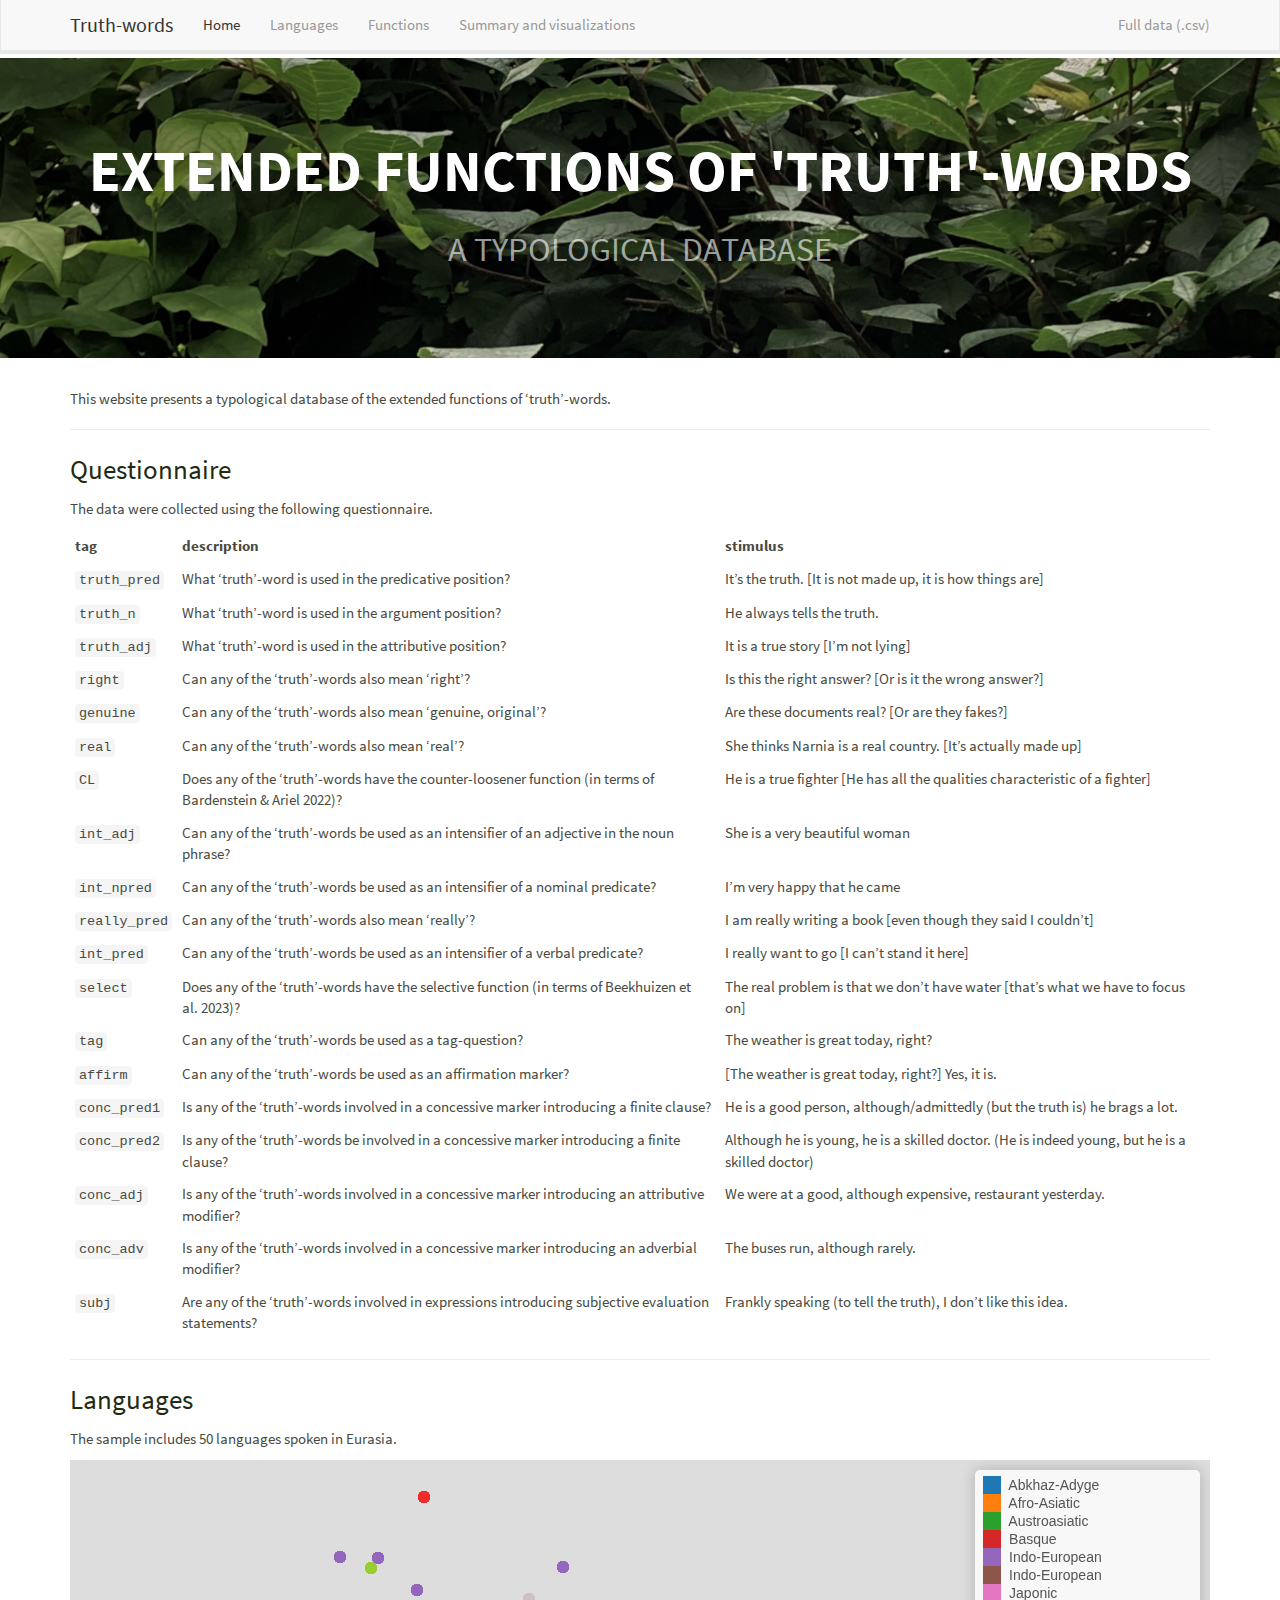
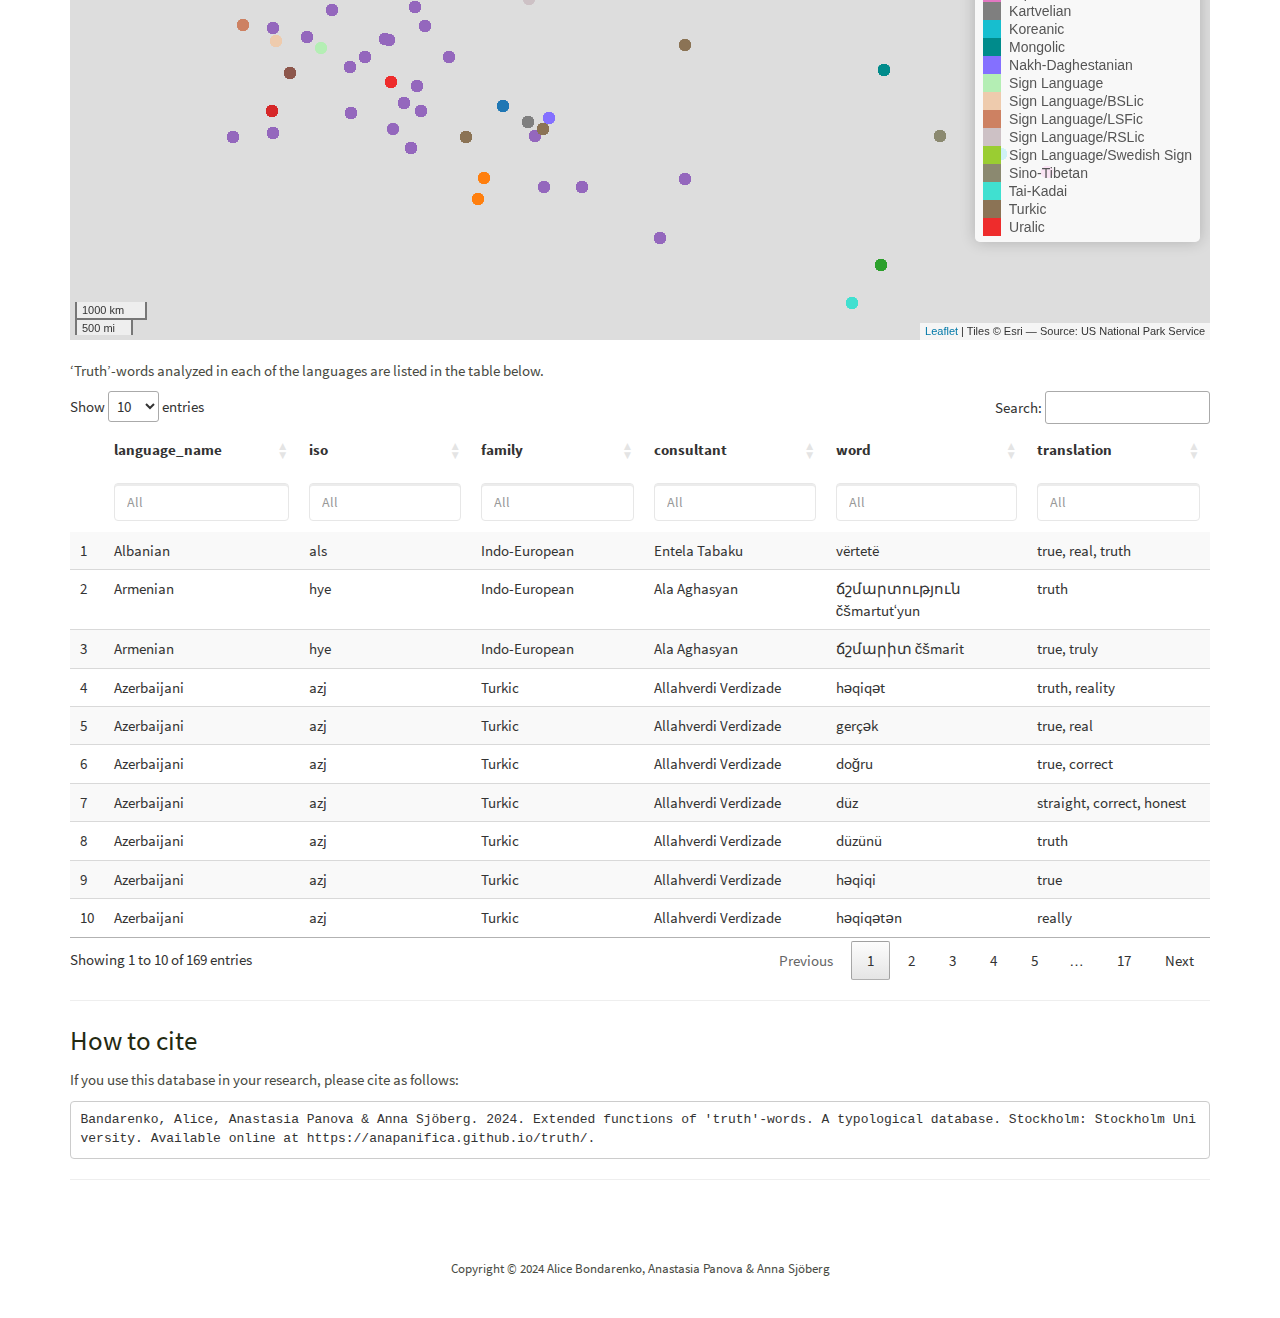
==== commit 4c70538c: "maps for all the functions" ====
--- a/docs/index.html
+++ b/docs/index.html
@@ -314,242 +314,139 @@
 <h2>Questionnaire</h2>
 <p>The data were collected using the following questionnaire.</p>
 <table>
+<colgroup>
+<col width="6%" />
+<col width="49%" />
+<col width="44%" />
+</colgroup>
 <thead>
-<tr>
-<th style="text-align:left;">
-tag
-</th>
-<th style="text-align:left;">
-description
-</th>
-<th style="text-align:left;">
-stimulus
-</th>
+<tr class="header">
+<th align="left">tag</th>
+<th align="left">description</th>
+<th align="left">stimulus</th>
 </tr>
 </thead>
 <tbody>
-<tr>
-<td style="text-align:left;">
-<code>truth_pred</code>
-</td>
-<td style="text-align:left;">
-What ‘truth’-word is used in the predicative position?
-</td>
-<td style="text-align:left;">
-It’s the truth. [It is not made up, it is how things are]
-</td>
-</tr>
-<tr>
-<td style="text-align:left;">
-<code>truth_n</code>
-</td>
-<td style="text-align:left;">
-What ‘truth’-word is used in the argument position?
-</td>
-<td style="text-align:left;">
-He always tells the truth.
-</td>
-</tr>
-<tr>
-<td style="text-align:left;">
-<code>truth_adj</code>
-</td>
-<td style="text-align:left;">
-What ‘truth’-word is used in the attributive position?
-</td>
-<td style="text-align:left;">
-It is a true story [I’m not lying]
-</td>
-</tr>
-<tr>
-<td style="text-align:left;">
-<code>right</code>
-</td>
-<td style="text-align:left;">
-Can any of the ‘truth’-words also mean ‘right’?
-</td>
-<td style="text-align:left;">
-Is this the right answer? [Or is it the wrong answer?]
-</td>
-</tr>
-<tr>
-<td style="text-align:left;">
-<code>genuine</code>
-</td>
-<td style="text-align:left;">
-Can any of the ‘truth’-words also mean ‘genuine, original’?
-</td>
-<td style="text-align:left;">
-Are these documents real? [Or are they fakes?]
-</td>
-</tr>
-<tr>
-<td style="text-align:left;">
-<code>real</code>
-</td>
-<td style="text-align:left;">
-Can any of the ‘truth’-words also mean ‘real’?
-</td>
-<td style="text-align:left;">
-She thinks Narnia is a real country. [It’s actually made up]
-</td>
-</tr>
-<tr>
-<td style="text-align:left;">
-<code>CL</code>
-</td>
-<td style="text-align:left;">
-Does any of the ‘truth’-words have the counter-loosener function (in
-terms of Bardenstein &amp; Ariel 2022)?
-</td>
-<td style="text-align:left;">
-He is a true fighter [He has all the qualities characteristic of a
-fighter]
-</td>
-</tr>
-<tr>
-<td style="text-align:left;">
-<code>int_adj</code>
-</td>
-<td style="text-align:left;">
-Can any of the ‘truth’-words be used as an intensifier of an adjective
-in the noun phrase?
-</td>
-<td style="text-align:left;">
-She is a very beautiful woman
-</td>
-</tr>
-<tr>
-<td style="text-align:left;">
-<code>int_npred</code>
-</td>
-<td style="text-align:left;">
-Can any of the ‘truth’-words be used as an intensifier of a nominal
-predicate?
-</td>
-<td style="text-align:left;">
-I’m very happy that he came
-</td>
-</tr>
-<tr>
-<td style="text-align:left;">
-<code>really_pred</code>
-</td>
-<td style="text-align:left;">
-Can any of the ‘truth’-words also mean ‘really’?
-</td>
-<td style="text-align:left;">
-I am really writing a book [even though they said I couldn’t]
-</td>
-</tr>
-<tr>
-<td style="text-align:left;">
-<code>int_pred</code>
-</td>
-<td style="text-align:left;">
-Can any of the ‘truth’-words be used as an intensifier of a verbal
-predicate?
-</td>
-<td style="text-align:left;">
-I really want to go [I can’t stand it here]
-</td>
-</tr>
-<tr>
-<td style="text-align:left;">
-<code>select</code>
-</td>
-<td style="text-align:left;">
-Does any of the ‘truth’-words have the selective function (in terms of
-Beekhuizen et al. 2023)?
-</td>
-<td style="text-align:left;">
-The real problem is that we don’t have water [that’s what we have to
-focus on]
-</td>
-</tr>
-<tr>
-<td style="text-align:left;">
-<code>tag</code>
-</td>
-<td style="text-align:left;">
-Can any of the ‘truth’-words be used as a tag-question?
-</td>
-<td style="text-align:left;">
-The weather is great today, right?
-</td>
-</tr>
-<tr>
-<td style="text-align:left;">
-<code>affirm</code>
-</td>
-<td style="text-align:left;">
-Can any of the ‘truth’-words be used as an affirmation marker?
-</td>
-<td style="text-align:left;">
-[The weather is great today, right?] Yes, it is.
-</td>
-</tr>
-<tr>
-<td style="text-align:left;">
-<code>conc_pred1</code>
-</td>
-<td style="text-align:left;">
-Is any of the ‘truth’-words involved in a concessive marker introducing
-a finite clause?
-</td>
-<td style="text-align:left;">
-He is a good person, although/admittedly (but the truth is) he brags a
-lot.
-</td>
-</tr>
-<tr>
-<td style="text-align:left;">
-<code>conc_pred2</code>
-</td>
-<td style="text-align:left;">
-Is any of the ‘truth’-words be involved in a concessive marker
-introducing a finite clause?
-</td>
-<td style="text-align:left;">
-Although he is young, he is a skilled doctor. (He is indeed young, but
-he is a skilled doctor)
-</td>
-</tr>
-<tr>
-<td style="text-align:left;">
-<code>conc_adj</code>
-</td>
-<td style="text-align:left;">
-Is any of the ‘truth’-words involved in a concessive marker introducing
-an attributive modifier?
-</td>
-<td style="text-align:left;">
-We were at a good, although expensive, restaurant yesterday.
-</td>
-</tr>
-<tr>
-<td style="text-align:left;">
-<code>conc_adv</code>
-</td>
-<td style="text-align:left;">
-Is any of the ‘truth’-words involved in a concessive marker introducing
-an adverbial modifier?
-</td>
-<td style="text-align:left;">
-The buses run, although rarely.
-</td>
-</tr>
-<tr>
-<td style="text-align:left;">
-<code>subj</code>
-</td>
-<td style="text-align:left;">
-Are any of the ‘truth’-words involved in expressions introducing
-subjective evaluation statements?
-</td>
-<td style="text-align:left;">
-Frankly speaking (to tell the truth), I don’t like this idea.
-</td>
+<tr class="odd">
+<td align="left"><code>truth_pred</code></td>
+<td align="left">What ‘truth’-word is used in the predicative
+position?</td>
+<td align="left">It’s the truth. [It is not made up, it is how things
+are]</td>
+</tr>
+<tr class="even">
+<td align="left"><code>truth_n</code></td>
+<td align="left">What ‘truth’-word is used in the argument
+position?</td>
+<td align="left">He always tells the truth.</td>
+</tr>
+<tr class="odd">
+<td align="left"><code>truth_adj</code></td>
+<td align="left">What ‘truth’-word is used in the attributive
+position?</td>
+<td align="left">It is a true story [I’m not lying]</td>
+</tr>
+<tr class="even">
+<td align="left"><code>right</code></td>
+<td align="left">Can any of the ‘truth’-words also mean ‘right’?</td>
+<td align="left">Is this the right answer? [Or is it the wrong
+answer?]</td>
+</tr>
+<tr class="odd">
+<td align="left"><code>genuine</code></td>
+<td align="left">Can any of the ‘truth’-words also mean ‘genuine,
+original’?</td>
+<td align="left">Are these documents real? [Or are they fakes?]</td>
+</tr>
+<tr class="even">
+<td align="left"><code>real</code></td>
+<td align="left">Can any of the ‘truth’-words also mean ‘real’?</td>
+<td align="left">She thinks Narnia is a real country. [It’s actually
+made up]</td>
+</tr>
+<tr class="odd">
+<td align="left"><code>CL</code></td>
+<td align="left">Does any of the ‘truth’-words have the counter-loosener
+function (in terms of Bardenstein &amp; Ariel 2022)?</td>
+<td align="left">He is a true fighter [He has all the qualities
+characteristic of a fighter]</td>
+</tr>
+<tr class="even">
+<td align="left"><code>int_adj</code></td>
+<td align="left">Can any of the ‘truth’-words be used as an intensifier
+of an adjective in the noun phrase?</td>
+<td align="left">She is a very beautiful woman</td>
+</tr>
+<tr class="odd">
+<td align="left"><code>int_npred</code></td>
+<td align="left">Can any of the ‘truth’-words be used as an intensifier
+of a nominal predicate?</td>
+<td align="left">I’m very happy that he came</td>
+</tr>
+<tr class="even">
+<td align="left"><code>really_pred</code></td>
+<td align="left">Can any of the ‘truth’-words also mean ‘really’?</td>
+<td align="left">I am really writing a book [even though they said I
+couldn’t]</td>
+</tr>
+<tr class="odd">
+<td align="left"><code>int_pred</code></td>
+<td align="left">Can any of the ‘truth’-words be used as an intensifier
+of a verbal predicate?</td>
+<td align="left">I really want to go [I can’t stand it here]</td>
+</tr>
+<tr class="even">
+<td align="left"><code>select</code></td>
+<td align="left">Does any of the ‘truth’-words have the selective
+function (in terms of Beekhuizen et al. 2023)?</td>
+<td align="left">The real problem is that we don’t have water [that’s
+what we have to focus on]</td>
+</tr>
+<tr class="odd">
+<td align="left"><code>tag</code></td>
+<td align="left">Can any of the ‘truth’-words be used as a
+tag-question?</td>
+<td align="left">The weather is great today, right?</td>
+</tr>
+<tr class="even">
+<td align="left"><code>affirm</code></td>
+<td align="left">Can any of the ‘truth’-words be used as an affirmation
+marker?</td>
+<td align="left">[The weather is great today, right?] Yes, it is.</td>
+</tr>
+<tr class="odd">
+<td align="left"><code>conc_pred1</code></td>
+<td align="left">Is any of the ‘truth’-words involved in a concessive
+marker introducing a finite clause?</td>
+<td align="left">He is a good person, although/admittedly (but the truth
+is) he brags a lot.</td>
+</tr>
+<tr class="even">
+<td align="left"><code>conc_pred2</code></td>
+<td align="left">Is any of the ‘truth’-words be involved in a concessive
+marker introducing a finite clause?</td>
+<td align="left">Although he is young, he is a skilled doctor. (He is
+indeed young, but he is a skilled doctor)</td>
+</tr>
+<tr class="odd">
+<td align="left"><code>conc_adj</code></td>
+<td align="left">Is any of the ‘truth’-words involved in a concessive
+marker introducing an attributive modifier?</td>
+<td align="left">We were at a good, although expensive, restaurant
+yesterday.</td>
+</tr>
+<tr class="even">
+<td align="left"><code>conc_adv</code></td>
+<td align="left">Is any of the ‘truth’-words involved in a concessive
+marker introducing an adverbial modifier?</td>
+<td align="left">The buses run, although rarely.</td>
+</tr>
+<tr class="odd">
+<td align="left"><code>subj</code></td>
+<td align="left">Are any of the ‘truth’-words involved in expressions
+introducing subjective evaluation statements?</td>
+<td align="left">Frankly speaking (to tell the truth), I don’t like this
+idea.</td>
 </tr>
 </tbody>
 </table>
@@ -558,12 +455,12 @@
 <div id="languages" class="section level2">
 <h2>Languages</h2>
 <p>The sample includes 50 languages spoken in Eurasia.</p>
-<div id="htmlwidget-9746dc8b2c77f23b3f0d" style="width:100%;height:480px;" class="leaflet html-widget"></div>
-<script type="application/json" data-for="htmlwidget-9746dc8b2c77f23b3f0d">{"x":{"options":{"crs":{"crsClass":"L.CRS.EPSG3857","code":null,"proj4def":null,"projectedBounds":null,"options":{}},"zoomControl":false},"calls":[{"method":"addTiles","args":["Esri.WorldPhysical",null,null,{"minZoom":0,"maxZoom":18,"tileSize":256,"subdomains":"abc","errorTileUrl":"","tms":false,"noWrap":false,"zoomOffset":0,"zoomReverse":false,"opacity":1,"zIndex":1,"detectRetina":false}]},{"method":"addProviderTiles","args":["Esri.WorldPhysical",null,"Esri.WorldPhysical",{"errorTileUrl":"","noWrap":false,"opacity":1,"detectRetina":false}]},{"method":"addCircleMarkers","args":[[41,41,41,41,40,40,40,40,40,40,40,40,40.97768,40.97768,40.97768,40.97768,40.97768,40.97768,40.97768,40.97768,40.97768,40.97768,40.97768,40.97768,40.97768,43.2787,43.2787,43.2787,43.2787,43.2787,43.2787,43.2787,43.2787,43.2787,43.2787,43.2787,43.2787,53.2307,53.2307,53.2307,53.2307,53.2307,53.2307,53.2307,53.2307,51.6688,51.6688,51.6688,51.6688,51.6688,51.6688,43.3646,43.3646,43.3646,43.3646,43.3646,43.3646,43.3646,43.3646,43.3646,43.3646,49.873398,49.873398,49.873398,49.873398,49.873398,49.873398,49.873398,49.873398,49.873398,49.873398,49.873398,49.873398,49.873398,49.873398,54.8655,54.8655,54.8655,54.8655,54.8655,54.8655,54.8655,54.8655,52,52,52,52,52,52,52,52,52,52,51.75,51.75,51.75,51.75,51.75,51.75,51.75,51.75,53,53,53,53,53,53,53,39.91,39.91,39.91,39.91,39.91,39.91,39.91,39.91,39.91,39.91,39.91,39.91,39.91,39.91,64.7628,64.7628,64.7628,64.7628,64.7628,64.7628,64.7628,64.7628,64.7628,64.7628,48,48,48,48,48,48,48,48,41.850397,41.850397,41.850397,41.850397,41.850397,41.850397,41.850397,41.850397,41.850397,41.850397,41.850397,48.649,48.649,48.649,48.649,48.649,48.649,48.649,48.649,48.649,48.649,48.649,48.649,50.8154,50.8154,50.8154,46.9068585714,46.9068585714,46.9068585714,46.9068585714,46.9068585714,46.9068585714,46.9068585714,46.9068585714,46.9068585714,53.315,53.315,53.315,53.315,53.315,53.315,43.0464,43.0464,43.0464,43.0464,43.0464,43.0464,43.0464,43.0464,43.0464,43.0464,43.0464,43.0464,43.0464,43.0464,43.0464,35,35,35,35,35,32.8977,32.8977,32.8977,32.8977,32.8977,32.8977,51.17,51.17,51.17,51.17,51.17,48.32397,48.32397,48.32397,48.32397,48.32397,48.32397,48.32397,48.32397,48.32397,48.32397,48.32397,48.32397,37.54,37.54,37.54,37.54,37.54,37.54,37.54,37.54,37.54,37.54,37.54,37.54,56.826108,56.826108,56.826108,56.826108,56.826108,56.826108,56.826108,56.826108,56.826108,56.826108,56.826108,56.826108,34.1709,34.1709,34.1709,34.1709,34.1709,55.1429,55.1429,55.1429,55.1429,55.1429,55.1429,55.1429,55.1429,55.1429,55.1429,55.1429,55.1429,55.1429,55.1429,40.0209,40.0209,40.0209,40.0209,40.0209,40.0209,40.0209,40.0209,40.0209,38.36,38.36,38.36,38.36,38.36,38.36,38.36,38.36,38.36,38.36,38.36,38.36,38.36,38.36,38.36,38.36,38.36,31.1056,31.1056,31.1056,31.1056,31.1056,31.1056,59.92,59.92,59.92,59.92,59.92,59.92,59.92,59.92,59.92,59.92,59.92,59.92,34,34,34,34,34,34,34,34,34,32.9,32.9,32.9,32.9,32.9,32.9,32.9,32.9,32.9,32.9,32.9,51.8439,51.8439,51.8439,51.8439,51.8439,51.8439,51.8439,51.8439,51.8439,51.8439,51.8439,51.8439,46.3913,46.3913,46.3913,46.3913,46.3913,46.3913,46.3913,46.3913,46.3913,46.3913,59,59,59,59,59,59,59,59,59,56,56,56,56,44.3238,44.3238,44.3238,44.3238,44.3238,44.3238,44.3238,44.3238,44.3238,44.3238,44.3238,44.3238,44.3238,44.3238,40.4414,40.4414,40.4414,40.4414,40.4414,40.4414,40.4414,40.4414,40.4414,40.4414,40.4414,40.4414,40.4414,40.4414,40.4414,59.800634,59.800634,59.800634,59.800634,59.800634,59.800634,59.800634,59.800634,59.800634,59.800634,59.800634,59.800634,59.800634,59.800634,58.929,58.929,58.929,58.929,58.929,58.929,58.929,58.929,58.929,14.192,14.192,14.192,14.192,14.192,14.192,14.192,42.4257,42.4257,42.4257,42.4257,42.4257,42.4257,42.4257,42.4257,39.8667,39.8667,39.8667,39.8667,39.8667,39.8667,39.8667,39.8667,39.8667,39.8667,39.8667,39.8667,49.796,49.796,49.796,49.796,49.796,49.796,49.796,49.796,25,25,25,25,25,25,25,25,25,25,25,20.681188,20.681188,20.681188,20.681188,20.681188,20.681188,20.681188,20.681188,20.681188,20.681188,44,44,44,44,44,44,44],[20,20,20,20,45,45,45,45,45,45,45,45,46.4737,46.4737,46.4737,46.4737,46.4737,46.4737,46.4737,46.4737,46.4737,46.4737,46.4737,46.4737,46.4737,-1.31622,-1.31622,-1.31622,-1.31622,-1.31622,-1.31622,-1.31622,-1.31622,-1.31622,-1.31622,-1.31622,-1.31622,25.6038,25.6038,25.6038,25.6038,25.6038,25.6038,25.6038,25.6038,-0.4431,-0.4431,-0.4431,-0.4431,-0.4431,-0.4431,25.047,25.047,25.047,25.047,25.047,25.047,25.047,25.047,25.047,25.047,15.10437,15.10437,15.10437,15.10437,15.10437,15.10437,15.10437,15.10437,15.10437,15.10437,15.10437,15.10437,15.10437,15.10437,9.36284,9.36284,9.36284,9.36284,9.36284,9.36284,9.36284,9.36284,5,5,5,5,5,5,5,5,5,5,19.42,19.42,19.42,19.42,19.42,19.42,19.42,19.42,-1,-1,-1,-1,-1,-1,-1,-8.1,-8.1,-8.1,-8.1,-8.1,-8.1,-8.1,-8.1,-8.1,-8.1,-8.1,-8.1,-8.1,-8.1,25.5577,25.5577,25.5577,25.5577,25.5577,25.5577,25.5577,25.5577,25.5577,25.5577,2,2,2,2,2,2,2,2,43.78613,43.78613,43.78613,43.78613,43.78613,43.78613,43.78613,43.78613,43.78613,43.78613,43.78613,12.4676,12.4676,12.4676,12.4676,12.4676,12.4676,12.4676,12.4676,12.4676,12.4676,12.4676,12.4676,7.30478,7.30478,7.30478,19.6555271429,19.6555271429,19.6555271429,19.6555271429,19.6555271429,19.6555271429,19.6555271429,19.6555271429,19.6555271429,-6.36541,-6.36541,-6.36541,-6.36541,-6.36541,-6.36541,12.6489,12.6489,12.6489,12.6489,12.6489,12.6489,12.6489,12.6489,12.6489,12.6489,12.6489,12.6489,12.6489,12.6489,12.6489,135,135,135,135,135,46.5976,46.5976,46.5976,46.5976,46.5976,46.5976,71.454,71.454,71.454,71.454,71.454,106.28874,106.28874,106.28874,106.28874,106.28874,106.28874,106.28874,106.28874,106.28874,106.28874,106.28874,106.28874,126.98,126.98,126.98,126.98,126.98,126.98,126.98,126.98,126.98,126.98,126.98,126.98,24.309118,24.309118,24.309118,24.309118,24.309118,24.309118,24.309118,24.309118,24.309118,24.309118,24.309118,24.309118,36.0468,36.0468,36.0468,36.0468,36.0468,23.9601,23.9601,23.9601,23.9601,23.9601,23.9601,23.9601,23.9601,23.9601,23.9601,23.9601,23.9601,23.9601,23.9601,116.228,116.228,116.228,116.228,116.228,116.228,116.228,116.228,116.228,23.13,23.13,23.13,23.13,23.13,23.13,23.13,23.13,23.13,23.13,23.13,23.13,23.13,23.13,23.13,23.13,23.13,35.0179,35.0179,35.0179,35.0179,35.0179,35.0179,10.71,10.71,10.71,10.71,10.71,10.71,10.71,10.71,10.71,10.71,10.71,10.71,71.33,71.33,71.33,71.33,71.33,71.33,71.33,71.33,71.33,53.3,53.3,53.3,53.3,53.3,53.3,53.3,53.3,53.3,53.3,53.3,18.6255,18.6255,18.6255,18.6255,18.6255,18.6255,18.6255,18.6255,18.6255,18.6255,18.6255,18.6255,24.2256,24.2256,24.2256,24.2256,24.2256,24.2256,24.2256,24.2256,24.2256,24.2256,50,50,50,50,50,50,50,50,50,44,44,44,44,21.9192,21.9192,21.9192,21.9192,21.9192,21.9192,21.9192,21.9192,21.9192,21.9192,21.9192,21.9192,21.9192,21.9192,-1.11788,-1.11788,-1.11788,-1.11788,-1.11788,-1.11788,-1.11788,-1.11788,-1.11788,-1.11788,-1.11788,-1.11788,-1.11788,-1.11788,-1.11788,17.389526,17.389526,17.389526,17.389526,17.389526,17.389526,17.389526,17.389526,17.389526,17.389526,17.389526,17.389526,17.389526,17.389526,16.1133,16.1133,16.1133,16.1133,16.1133,16.1133,16.1133,16.1133,16.1133,100.671,100.671,100.671,100.671,100.671,100.671,100.671,47.4388,47.4388,47.4388,47.4388,47.4388,47.4388,47.4388,47.4388,32.8667,32.8667,32.8667,32.8667,32.8667,32.8667,32.8667,32.8667,32.8667,32.8667,32.8667,32.8667,29.945,29.945,29.945,29.945,29.945,29.945,29.945,29.945,67,67,67,67,67,67,67,67,67,67,67,105.774071,105.774071,105.774071,105.774071,105.774071,105.774071,105.774071,105.774071,105.774071,105.774071,39.33,39.33,39.33,39.33,39.33,39.33,39.33],6,null,["","","","","","","","","","","","","","","","","","","","","","","","","","","","","","","","","","","","","","","","","","","","","","","","","","","","","","","","","","","","","","","","","","","","","","","","","","","","","","","","","","","","","","","","","","","","","","","","","","","","","","","","","","","","","","","","","","","","","","","","","","","","","","","","","","","","","","","","","","","","","","","","","","","","","","","","","","","","","","","","","","","","","","","","","","","","","","","","","","","","","","","","","","","","","","","","","","","","","","","","","","","","","","","","","","","","","","","","","","","","","","","","","","","","","","","","","","","","","","","","","","","","","","","","","","","","","","","","","","","","","","","","","","","","","","","","","","","","","","","","","","","","","","","","","","","","","","","","","","","","","","","","","","","","","","","","","","","","","","","","","","","","","","","","","","","","","","","","","","","","","","","","","","","","","","","","","","","","","","","","","","","","","","","","","","","","","","","","","","","","","","","","","","","","","","","","","","","","","","","","","","","","","","","","","","","","","","","","","","","","","","","","","","","","","","","","","","","","","","","","","","","","","","","","","","","","","","","","","","","","","","","","","","","","","","","","","","","","","","","","",""],{"interactive":true,"className":"","stroke":false,"color":"#03F","weight":1,"opacity":0.5,"fill":true,"fillColor":["#9467BD","#9467BD","#9467BD","#9467BD","#9467BD","#9467BD","#9467BD","#9467BD","#9467BD","#9467BD","#9467BD","#9467BD","#8B7355","#8B7355","#8B7355","#8B7355","#8B7355","#8B7355","#8B7355","#8B7355","#8B7355","#8B7355","#8B7355","#8B7355","#8B7355","#D62728","#D62728","#D62728","#D62728","#D62728","#D62728","#D62728","#D62728","#D62728","#D62728","#D62728","#D62728","#9467BD","#9467BD","#9467BD","#9467BD","#9467BD","#9467BD","#9467BD","#9467BD","#EECBAD","#EECBAD","#EECBAD","#EECBAD","#EECBAD","#EECBAD","#9467BD","#9467BD","#9467BD","#9467BD","#9467BD","#9467BD","#9467BD","#9467BD","#9467BD","#9467BD","#9467BD","#9467BD","#9467BD","#9467BD","#9467BD","#9467BD","#9467BD","#9467BD","#9467BD","#9467BD","#9467BD","#9467BD","#9467BD","#9467BD","#9467BD","#9467BD","#9467BD","#9467BD","#9467BD","#9467BD","#9467BD","#9467BD","#9467BD","#9467BD","#9467BD","#9467BD","#9467BD","#9467BD","#9467BD","#9467BD","#9467BD","#9467BD","#9467BD","#9467BD","#9467BD","#9467BD","#9467BD","#9467BD","#9467BD","#9467BD","#9467BD","#9467BD","#9467BD","#9467BD","#9467BD","#9467BD","#9467BD","#9467BD","#9467BD","#9467BD","#9467BD","#9467BD","#9467BD","#9467BD","#9467BD","#9467BD","#9467BD","#9467BD","#9467BD","#9467BD","#9467BD","#EE2C2C","#EE2C2C","#EE2C2C","#EE2C2C","#EE2C2C","#EE2C2C","#EE2C2C","#EE2C2C","#EE2C2C","#EE2C2C","#8C564B","#8C564B","#8C564B","#8C564B","#8C564B","#8C564B","#8C564B","#8C564B","#7F7F7F","#7F7F7F","#7F7F7F","#7F7F7F","#7F7F7F","#7F7F7F","#7F7F7F","#7F7F7F","#7F7F7F","#7F7F7F","#7F7F7F","#9467BD","#9467BD","#9467BD","#9467BD","#9467BD","#9467BD","#9467BD","#9467BD","#9467BD","#9467BD","#9467BD","#9467BD","#B4EEB4","#B4EEB4","#B4EEB4","#EE2C2C","#EE2C2C","#EE2C2C","#EE2C2C","#EE2C2C","#EE2C2C","#EE2C2C","#EE2C2C","#EE2C2C","#CD8162","#CD8162","#CD8162","#CD8162","#CD8162","#CD8162","#9467BD","#9467BD","#9467BD","#9467BD","#9467BD","#9467BD","#9467BD","#9467BD","#9467BD","#9467BD","#9467BD","#9467BD","#9467BD","#9467BD","#9467BD","#E377C2","#E377C2","#E377C2","#E377C2","#E377C2","#9467BD","#9467BD","#9467BD","#9467BD","#9467BD","#9467BD","#8B7355","#8B7355","#8B7355","#8B7355","#8B7355","#008B8B","#008B8B","#008B8B","#008B8B","#008B8B","#008B8B","#008B8B","#008B8B","#008B8B","#008B8B","#008B8B","#008B8B","#17BECF","#17BECF","#17BECF","#17BECF","#17BECF","#17BECF","#17BECF","#17BECF","#17BECF","#17BECF","#17BECF","#17BECF","#9467BD","#9467BD","#9467BD","#9467BD","#9467BD","#9467BD","#9467BD","#9467BD","#9467BD","#9467BD","#9467BD","#9467BD","#FF7F0E","#FF7F0E","#FF7F0E","#FF7F0E","#FF7F0E","#9467BD","#9467BD","#9467BD","#9467BD","#9467BD","#9467BD","#9467BD","#9467BD","#9467BD","#9467BD","#9467BD","#9467BD","#9467BD","#9467BD","#8B8970","#8B8970","#8B8970","#8B8970","#8B8970","#8B8970","#8B8970","#8B8970","#8B8970","#9467BD","#9467BD","#9467BD","#9467BD","#9467BD","#9467BD","#9467BD","#9467BD","#9467BD","#9467BD","#9467BD","#9467BD","#9467BD","#9467BD","#9467BD","#9467BD","#9467BD","#FF7F0E","#FF7F0E","#FF7F0E","#FF7F0E","#FF7F0E","#FF7F0E","#9467BD","#9467BD","#9467BD","#9467BD","#9467BD","#9467BD","#9467BD","#9467BD","#9467BD","#9467BD","#9467BD","#9467BD","#9467BD","#9467BD","#9467BD","#9467BD","#9467BD","#9467BD","#9467BD","#9467BD","#9467BD","#9467BD","#9467BD","#9467BD","#9467BD","#9467BD","#9467BD","#9467BD","#9467BD","#9467BD","#9467BD","#9467BD","#9467BD","#9467BD","#9467BD","#9467BD","#9467BD","#9467BD","#9467BD","#9467BD","#9467BD","#9467BD","#9467BD","#9467BD","#9467BD","#9467BD","#9467BD","#9467BD","#9467BD","#9467BD","#9467BD","#9467BD","#9467BD","#9467BD","#9467BD","#9467BD","#9467BD","#9467BD","#9467BD","#9467BD","#9467BD","#9467BD","#9467BD","#CDC1C5","#CDC1C5","#CDC1C5","#CDC1C5","#9467BD","#9467BD","#9467BD","#9467BD","#9467BD","#9467BD","#9467BD","#9467BD","#9467BD","#9467BD","#9467BD","#9467BD","#9467BD","#9467BD","#9467BD","#9467BD","#9467BD","#9467BD","#9467BD","#9467BD","#9467BD","#9467BD","#9467BD","#9467BD","#9467BD","#9467BD","#9467BD","#9467BD","#9467BD","#9467BD","#9467BD","#9467BD","#9467BD","#9467BD","#9467BD","#9467BD","#9467BD","#9467BD","#9467BD","#9467BD","#9467BD","#9467BD","#9467BD","#9ACD32","#9ACD32","#9ACD32","#9ACD32","#9ACD32","#9ACD32","#9ACD32","#9ACD32","#9ACD32","#40E0D0","#40E0D0","#40E0D0","#40E0D0","#40E0D0","#40E0D0","#40E0D0","#8470FF","#8470FF","#8470FF","#8470FF","#8470FF","#8470FF","#8470FF","#8470FF","#8B7355","#8B7355","#8B7355","#8B7355","#8B7355","#8B7355","#8B7355","#8B7355","#8B7355","#8B7355","#8B7355","#8B7355","#9467BD","#9467BD","#9467BD","#9467BD","#9467BD","#9467BD","#9467BD","#9467BD","#9467BD","#9467BD","#9467BD","#9467BD","#9467BD","#9467BD","#9467BD","#9467BD","#9467BD","#9467BD","#9467BD","#2CA02C","#2CA02C","#2CA02C","#2CA02C","#2CA02C","#2CA02C","#2CA02C","#2CA02C","#2CA02C","#2CA02C","#1F77B4","#1F77B4","#1F77B4","#1F77B4","#1F77B4","#1F77B4","#1F77B4"],"fillOpacity":1},null,null,["<a href='https://glottolog.org/resource/languoid/id/tosk1239' target='_blank'>Northern Tosk Albanian<\/a><br>","<a href='https://glottolog.org/resource/languoid/id/tosk1239' target='_blank'>Northern Tosk Albanian<\/a><br>","<a href='https://glottolog.org/resource/languoid/id/tosk1239' target='_blank'>Northern Tosk Albanian<\/a><br>","<a href='https://glottolog.org/resource/languoid/id/tosk1239' target='_blank'>Northern Tosk Albanian<\/a><br>","<a href='https://glottolog.org/resource/languoid/id/nucl1235' target='_blank'>Eastern Armenian<\/a><br>","<a href='https://glottolog.org/resource/languoid/id/nucl1235' target='_blank'>Eastern Armenian<\/a><br>","<a href='https://glottolog.org/resource/languoid/id/nucl1235' target='_blank'>Eastern Armenian<\/a><br>","<a href='https://glottolog.org/resource/languoid/id/nucl1235' target='_blank'>Eastern Armenian<\/a><br>","<a href='https://glottolog.org/resource/languoid/id/nucl1235' target='_blank'>Eastern Armenian<\/a><br>","<a href='https://glottolog.org/resource/languoid/id/nucl1235' target='_blank'>Eastern Armenian<\/a><br>","<a href='https://glottolog.org/resource/languoid/id/nucl1235' target='_blank'>Eastern Armenian<\/a><br>","<a href='https://glottolog.org/resource/languoid/id/nucl1235' target='_blank'>Eastern Armenian<\/a><br>","<a href='https://glottolog.org/resource/languoid/id/nort2697' target='_blank'>North Azerbaijani<\/a><br>","<a href='https://glottolog.org/resource/languoid/id/nort2697' target='_blank'>North Azerbaijani<\/a><br>","<a href='https://glottolog.org/resource/languoid/id/nort2697' target='_blank'>North Azerbaijani<\/a><br>","<a href='https://glottolog.org/resource/languoid/id/nort2697' target='_blank'>North Azerbaijani<\/a><br>","<a href='https://glottolog.org/resource/languoid/id/nort2697' target='_blank'>North Azerbaijani<\/a><br>","<a href='https://glottolog.org/resource/languoid/id/nort2697' target='_blank'>North Azerbaijani<\/a><br>","<a href='https://glottolog.org/resource/languoid/id/nort2697' target='_blank'>North Azerbaijani<\/a><br>","<a href='https://glottolog.org/resource/languoid/id/nort2697' target='_blank'>North Azerbaijani<\/a><br>","<a href='https://glottolog.org/resource/languoid/id/nort2697' target='_blank'>North Azerbaijani<\/a><br>","<a href='https://glottolog.org/resource/languoid/id/nort2697' target='_blank'>North Azerbaijani<\/a><br>","<a href='https://glottolog.org/resource/languoid/id/nort2697' target='_blank'>North Azerbaijani<\/a><br>","<a href='https://glottolog.org/resource/languoid/id/nort2697' target='_blank'>North Azerbaijani<\/a><br>","<a href='https://glottolog.org/resource/languoid/id/nort2697' target='_blank'>North Azerbaijani<\/a><br>","<a href='https://glottolog.org/resource/languoid/id/basq1248' target='_blank'>Basque<\/a><br>","<a href='https://glottolog.org/resource/languoid/id/basq1248' target='_blank'>Basque<\/a><br>","<a href='https://glottolog.org/resource/languoid/id/basq1248' target='_blank'>Basque<\/a><br>","<a href='https://glottolog.org/resource/languoid/id/basq1248' target='_blank'>Basque<\/a><br>","<a href='https://glottolog.org/resource/languoid/id/basq1248' target='_blank'>Basque<\/a><br>","<a href='https://glottolog.org/resource/languoid/id/basq1248' target='_blank'>Basque<\/a><br>","<a href='https://glottolog.org/resource/languoid/id/basq1248' target='_blank'>Basque<\/a><br>","<a href='https://glottolog.org/resource/languoid/id/basq1248' target='_blank'>Basque<\/a><br>","<a href='https://glottolog.org/resource/languoid/id/basq1248' target='_blank'>Basque<\/a><br>","<a href='https://glottolog.org/resource/languoid/id/basq1248' target='_blank'>Basque<\/a><br>","<a href='https://glottolog.org/resource/languoid/id/basq1248' target='_blank'>Basque<\/a><br>","<a href='https://glottolog.org/resource/languoid/id/basq1248' target='_blank'>Basque<\/a><br>","<a href='https://glottolog.org/resource/languoid/id/bela1254' target='_blank'>Belarusian<\/a><br>","<a href='https://glottolog.org/resource/languoid/id/bela1254' target='_blank'>Belarusian<\/a><br>","<a href='https://glottolog.org/resource/languoid/id/bela1254' target='_blank'>Belarusian<\/a><br>","<a href='https://glottolog.org/resource/languoid/id/bela1254' target='_blank'>Belarusian<\/a><br>","<a href='https://glottolog.org/resource/languoid/id/bela1254' target='_blank'>Belarusian<\/a><br>","<a href='https://glottolog.org/resource/languoid/id/bela1254' target='_blank'>Belarusian<\/a><br>","<a href='https://glottolog.org/resource/languoid/id/bela1254' target='_blank'>Belarusian<\/a><br>","<a href='https://glottolog.org/resource/languoid/id/bela1254' target='_blank'>Belarusian<\/a><br>","<a href='https://glottolog.org/resource/languoid/id/brit1235' target='_blank'>British Sign Language<\/a><br>","<a href='https://glottolog.org/resource/languoid/id/brit1235' target='_blank'>British Sign Language<\/a><br>","<a href='https://glottolog.org/resource/languoid/id/brit1235' target='_blank'>British Sign Language<\/a><br>","<a href='https://glottolog.org/resource/languoid/id/brit1235' target='_blank'>British Sign Language<\/a><br>","<a href='https://glottolog.org/resource/languoid/id/brit1235' target='_blank'>British Sign Language<\/a><br>","<a href='https://glottolog.org/resource/languoid/id/brit1235' target='_blank'>British Sign Language<\/a><br>","<a href='https://glottolog.org/resource/languoid/id/bulg1262' target='_blank'>Bulgarian<\/a><br>","<a href='https://glottolog.org/resource/languoid/id/bulg1262' target='_blank'>Bulgarian<\/a><br>","<a href='https://glottolog.org/resource/languoid/id/bulg1262' target='_blank'>Bulgarian<\/a><br>","<a href='https://glottolog.org/resource/languoid/id/bulg1262' target='_blank'>Bulgarian<\/a><br>","<a href='https://glottolog.org/resource/languoid/id/bulg1262' target='_blank'>Bulgarian<\/a><br>","<a href='https://glottolog.org/resource/languoid/id/bulg1262' target='_blank'>Bulgarian<\/a><br>","<a href='https://glottolog.org/resource/languoid/id/bulg1262' target='_blank'>Bulgarian<\/a><br>","<a href='https://glottolog.org/resource/languoid/id/bulg1262' target='_blank'>Bulgarian<\/a><br>","<a href='https://glottolog.org/resource/languoid/id/bulg1262' target='_blank'>Bulgarian<\/a><br>","<a href='https://glottolog.org/resource/languoid/id/bulg1262' target='_blank'>Bulgarian<\/a><br>","<a href='https://glottolog.org/resource/languoid/id/czec1258' target='_blank'>Czech<\/a><br>","<a href='https://glottolog.org/resource/languoid/id/czec1258' target='_blank'>Czech<\/a><br>","<a href='https://glottolog.org/resource/languoid/id/czec1258' target='_blank'>Czech<\/a><br>","<a href='https://glottolog.org/resource/languoid/id/czec1258' target='_blank'>Czech<\/a><br>","<a href='https://glottolog.org/resource/languoid/id/czec1258' target='_blank'>Czech<\/a><br>","<a href='https://glottolog.org/resource/languoid/id/czec1258' target='_blank'>Czech<\/a><br>","<a href='https://glottolog.org/resource/languoid/id/czec1258' target='_blank'>Czech<\/a><br>","<a href='https://glottolog.org/resource/languoid/id/czec1258' target='_blank'>Czech<\/a><br>","<a href='https://glottolog.org/resource/languoid/id/czec1258' target='_blank'>Czech<\/a><br>","<a href='https://glottolog.org/resource/languoid/id/czec1258' target='_blank'>Czech<\/a><br>","<a href='https://glottolog.org/resource/languoid/id/czec1258' target='_blank'>Czech<\/a><br>","<a href='https://glottolog.org/resource/languoid/id/czec1258' target='_blank'>Czech<\/a><br>","<a href='https://glottolog.org/resource/languoid/id/czec1258' target='_blank'>Czech<\/a><br>","<a href='https://glottolog.org/resource/languoid/id/czec1258' target='_blank'>Czech<\/a><br>","<a href='https://glottolog.org/resource/languoid/id/dani1285' target='_blank'>Danish<\/a><br>","<a href='https://glottolog.org/resource/languoid/id/dani1285' target='_blank'>Danish<\/a><br>","<a href='https://glottolog.org/resource/languoid/id/dani1285' target='_blank'>Danish<\/a><br>","<a href='https://glottolog.org/resource/languoid/id/dani1285' target='_blank'>Danish<\/a><br>","<a href='https://glottolog.org/resource/languoid/id/dani1285' target='_blank'>Danish<\/a><br>","<a href='https://glottolog.org/resource/languoid/id/dani1285' target='_blank'>Danish<\/a><br>","<a href='https://glottolog.org/resource/languoid/id/dani1285' target='_blank'>Danish<\/a><br>","<a href='https://glottolog.org/resource/languoid/id/dani1285' target='_blank'>Danish<\/a><br>","<a href='https://glottolog.org/resource/languoid/id/dutc1256' target='_blank'>Dutch<\/a><br>","<a href='https://glottolog.org/resource/languoid/id/dutc1256' target='_blank'>Dutch<\/a><br>","<a href='https://glottolog.org/resource/languoid/id/dutc1256' target='_blank'>Dutch<\/a><br>","<a href='https://glottolog.org/resource/languoid/id/dutc1256' target='_blank'>Dutch<\/a><br>","<a href='https://glottolog.org/resource/languoid/id/dutc1256' target='_blank'>Dutch<\/a><br>","<a href='https://glottolog.org/resource/languoid/id/dutc1256' target='_blank'>Dutch<\/a><br>","<a href='https://glottolog.org/resource/languoid/id/dutc1256' target='_blank'>Dutch<\/a><br>","<a href='https://glottolog.org/resource/languoid/id/dutc1256' target='_blank'>Dutch<\/a><br>","<a href='https://glottolog.org/resource/languoid/id/dutc1256' target='_blank'>Dutch<\/a><br>","<a href='https://glottolog.org/resource/languoid/id/dutc1256' target='_blank'>Dutch<\/a><br>","<a href='https://glottolog.org/resource/languoid/id/east2295' target='_blank'>Eastern Yiddish<\/a><br>","<a href='https://glottolog.org/resource/languoid/id/east2295' target='_blank'>Eastern Yiddish<\/a><br>","<a href='https://glottolog.org/resource/languoid/id/east2295' target='_blank'>Eastern Yiddish<\/a><br>","<a href='https://glottolog.org/resource/languoid/id/east2295' target='_blank'>Eastern Yiddish<\/a><br>","<a href='https://glottolog.org/resource/languoid/id/east2295' target='_blank'>Eastern Yiddish<\/a><br>","<a href='https://glottolog.org/resource/languoid/id/east2295' target='_blank'>Eastern Yiddish<\/a><br>","<a href='https://glottolog.org/resource/languoid/id/east2295' target='_blank'>Eastern Yiddish<\/a><br>","<a href='https://glottolog.org/resource/languoid/id/east2295' target='_blank'>Eastern Yiddish<\/a><br>","<a href='https://glottolog.org/resource/languoid/id/stan1293' target='_blank'>English<\/a><br>","<a href='https://glottolog.org/resource/languoid/id/stan1293' target='_blank'>English<\/a><br>","<a href='https://glottolog.org/resource/languoid/id/stan1293' target='_blank'>English<\/a><br>","<a href='https://glottolog.org/resource/languoid/id/stan1293' target='_blank'>English<\/a><br>","<a href='https://glottolog.org/resource/languoid/id/stan1293' target='_blank'>English<\/a><br>","<a href='https://glottolog.org/resource/languoid/id/stan1293' target='_blank'>English<\/a><br>","<a href='https://glottolog.org/resource/languoid/id/stan1293' target='_blank'>English<\/a><br>","<a href='https://glottolog.org/resource/languoid/id/port1283' target='_blank'>Portuguese<\/a><br>","<a href='https://glottolog.org/resource/languoid/id/port1283' target='_blank'>Portuguese<\/a><br>","<a href='https://glottolog.org/resource/languoid/id/port1283' target='_blank'>Portuguese<\/a><br>","<a href='https://glottolog.org/resource/languoid/id/port1283' target='_blank'>Portuguese<\/a><br>","<a href='https://glottolog.org/resource/languoid/id/port1283' target='_blank'>Portuguese<\/a><br>","<a href='https://glottolog.org/resource/languoid/id/port1283' target='_blank'>Portuguese<\/a><br>","<a href='https://glottolog.org/resource/languoid/id/port1283' target='_blank'>Portuguese<\/a><br>","<a href='https://glottolog.org/resource/languoid/id/port1283' target='_blank'>Portuguese<\/a><br>","<a href='https://glottolog.org/resource/languoid/id/port1283' target='_blank'>Portuguese<\/a><br>","<a href='https://glottolog.org/resource/languoid/id/port1283' target='_blank'>Portuguese<\/a><br>","<a href='https://glottolog.org/resource/languoid/id/port1283' target='_blank'>Portuguese<\/a><br>","<a href='https://glottolog.org/resource/languoid/id/port1283' target='_blank'>Portuguese<\/a><br>","<a href='https://glottolog.org/resource/languoid/id/port1283' target='_blank'>Portuguese<\/a><br>","<a href='https://glottolog.org/resource/languoid/id/port1283' target='_blank'>Portuguese<\/a><br>","<a href='https://glottolog.org/resource/languoid/id/finn1318' target='_blank'>Finnish<\/a><br>","<a href='https://glottolog.org/resource/languoid/id/finn1318' target='_blank'>Finnish<\/a><br>","<a href='https://glottolog.org/resource/languoid/id/finn1318' target='_blank'>Finnish<\/a><br>","<a href='https://glottolog.org/resource/languoid/id/finn1318' target='_blank'>Finnish<\/a><br>","<a href='https://glottolog.org/resource/languoid/id/finn1318' target='_blank'>Finnish<\/a><br>","<a href='https://glottolog.org/resource/languoid/id/finn1318' target='_blank'>Finnish<\/a><br>","<a href='https://glottolog.org/resource/languoid/id/finn1318' target='_blank'>Finnish<\/a><br>","<a href='https://glottolog.org/resource/languoid/id/finn1318' target='_blank'>Finnish<\/a><br>","<a href='https://glottolog.org/resource/languoid/id/finn1318' target='_blank'>Finnish<\/a><br>","<a href='https://glottolog.org/resource/languoid/id/finn1318' target='_blank'>Finnish<\/a><br>","<a href='https://glottolog.org/resource/languoid/id/stan1290' target='_blank'>French<\/a><br>","<a href='https://glottolog.org/resource/languoid/id/stan1290' target='_blank'>French<\/a><br>","<a href='https://glottolog.org/resource/languoid/id/stan1290' target='_blank'>French<\/a><br>","<a href='https://glottolog.org/resource/languoid/id/stan1290' target='_blank'>French<\/a><br>","<a href='https://glottolog.org/resource/languoid/id/stan1290' target='_blank'>French<\/a><br>","<a href='https://glottolog.org/resource/languoid/id/stan1290' target='_blank'>French<\/a><br>","<a href='https://glottolog.org/resource/languoid/id/stan1290' target='_blank'>French<\/a><br>","<a href='https://glottolog.org/resource/languoid/id/stan1290' target='_blank'>French<\/a><br>","<a href='https://glottolog.org/resource/languoid/id/nucl1302' target='_blank'>Georgian<\/a><br>","<a href='https://glottolog.org/resource/languoid/id/nucl1302' target='_blank'>Georgian<\/a><br>","<a href='https://glottolog.org/resource/languoid/id/nucl1302' target='_blank'>Georgian<\/a><br>","<a href='https://glottolog.org/resource/languoid/id/nucl1302' target='_blank'>Georgian<\/a><br>","<a href='https://glottolog.org/resource/languoid/id/nucl1302' target='_blank'>Georgian<\/a><br>","<a href='https://glottolog.org/resource/languoid/id/nucl1302' target='_blank'>Georgian<\/a><br>","<a href='https://glottolog.org/resource/languoid/id/nucl1302' target='_blank'>Georgian<\/a><br>","<a href='https://glottolog.org/resource/languoid/id/nucl1302' target='_blank'>Georgian<\/a><br>","<a href='https://glottolog.org/resource/languoid/id/nucl1302' target='_blank'>Georgian<\/a><br>","<a href='https://glottolog.org/resource/languoid/id/nucl1302' target='_blank'>Georgian<\/a><br>","<a href='https://glottolog.org/resource/languoid/id/nucl1302' target='_blank'>Georgian<\/a><br>","<a href='https://glottolog.org/resource/languoid/id/stan1295' target='_blank'>German<\/a><br>","<a href='https://glottolog.org/resource/languoid/id/stan1295' target='_blank'>German<\/a><br>","<a href='https://glottolog.org/resource/languoid/id/stan1295' target='_blank'>German<\/a><br>","<a href='https://glottolog.org/resource/languoid/id/stan1295' target='_blank'>German<\/a><br>","<a href='https://glottolog.org/resource/languoid/id/stan1295' target='_blank'>German<\/a><br>","<a href='https://glottolog.org/resource/languoid/id/stan1295' target='_blank'>German<\/a><br>","<a href='https://glottolog.org/resource/languoid/id/stan1295' target='_blank'>German<\/a><br>","<a href='https://glottolog.org/resource/languoid/id/stan1295' target='_blank'>German<\/a><br>","<a href='https://glottolog.org/resource/languoid/id/stan1295' target='_blank'>German<\/a><br>","<a href='https://glottolog.org/resource/languoid/id/stan1295' target='_blank'>German<\/a><br>","<a href='https://glottolog.org/resource/languoid/id/stan1295' target='_blank'>German<\/a><br>","<a href='https://glottolog.org/resource/languoid/id/stan1295' target='_blank'>German<\/a><br>","<a href='https://glottolog.org/resource/languoid/id/germ1281' target='_blank'>German Sign Language<\/a><br>","<a href='https://glottolog.org/resource/languoid/id/germ1281' target='_blank'>German Sign Language<\/a><br>","<a href='https://glottolog.org/resource/languoid/id/germ1281' target='_blank'>German Sign Language<\/a><br>","<a href='https://glottolog.org/resource/languoid/id/hung1274' target='_blank'>Hungarian<\/a><br>","<a href='https://glottolog.org/resource/languoid/id/hung1274' target='_blank'>Hungarian<\/a><br>","<a href='https://glottolog.org/resource/languoid/id/hung1274' target='_blank'>Hungarian<\/a><br>","<a href='https://glottolog.org/resource/languoid/id/hung1274' target='_blank'>Hungarian<\/a><br>","<a href='https://glottolog.org/resource/languoid/id/hung1274' target='_blank'>Hungarian<\/a><br>","<a href='https://glottolog.org/resource/languoid/id/hung1274' target='_blank'>Hungarian<\/a><br>","<a href='https://glottolog.org/resource/languoid/id/hung1274' target='_blank'>Hungarian<\/a><br>","<a href='https://glottolog.org/resource/languoid/id/hung1274' target='_blank'>Hungarian<\/a><br>","<a href='https://glottolog.org/resource/languoid/id/hung1274' target='_blank'>Hungarian<\/a><br>","<a href='https://glottolog.org/resource/languoid/id/iris1235' target='_blank'>Irish Sign Language<\/a><br>","<a href='https://glottolog.org/resource/languoid/id/iris1235' target='_blank'>Irish Sign Language<\/a><br>","<a href='https://glottolog.org/resource/languoid/id/iris1235' target='_blank'>Irish Sign Language<\/a><br>","<a href='https://glottolog.org/resource/languoid/id/iris1235' target='_blank'>Irish Sign Language<\/a><br>","<a href='https://glottolog.org/resource/languoid/id/iris1235' target='_blank'>Irish Sign Language<\/a><br>","<a href='https://glottolog.org/resource/languoid/id/iris1235' target='_blank'>Irish Sign Language<\/a><br>","<a href='https://glottolog.org/resource/languoid/id/ital1282' target='_blank'>Italian<\/a><br>","<a href='https://glottolog.org/resource/languoid/id/ital1282' target='_blank'>Italian<\/a><br>","<a href='https://glottolog.org/resource/languoid/id/ital1282' target='_blank'>Italian<\/a><br>","<a href='https://glottolog.org/resource/languoid/id/ital1282' target='_blank'>Italian<\/a><br>","<a href='https://glottolog.org/resource/languoid/id/ital1282' target='_blank'>Italian<\/a><br>","<a href='https://glottolog.org/resource/languoid/id/ital1282' target='_blank'>Italian<\/a><br>","<a href='https://glottolog.org/resource/languoid/id/ital1282' target='_blank'>Italian<\/a><br>","<a href='https://glottolog.org/resource/languoid/id/ital1282' target='_blank'>Italian<\/a><br>","<a href='https://glottolog.org/resource/languoid/id/ital1282' target='_blank'>Italian<\/a><br>","<a href='https://glottolog.org/resource/languoid/id/ital1282' target='_blank'>Italian<\/a><br>","<a href='https://glottolog.org/resource/languoid/id/ital1282' target='_blank'>Italian<\/a><br>","<a href='https://glottolog.org/resource/languoid/id/ital1282' target='_blank'>Italian<\/a><br>","<a href='https://glottolog.org/resource/languoid/id/ital1282' target='_blank'>Italian<\/a><br>","<a href='https://glottolog.org/resource/languoid/id/ital1282' target='_blank'>Italian<\/a><br>","<a href='https://glottolog.org/resource/languoid/id/ital1282' target='_blank'>Italian<\/a><br>","<a href='https://glottolog.org/resource/languoid/id/nucl1643' target='_blank'>Japanese<\/a><br>","<a href='https://glottolog.org/resource/languoid/id/nucl1643' target='_blank'>Japanese<\/a><br>","<a href='https://glottolog.org/resource/languoid/id/nucl1643' target='_blank'>Japanese<\/a><br>","<a href='https://glottolog.org/resource/languoid/id/nucl1643' target='_blank'>Japanese<\/a><br>","<a href='https://glottolog.org/resource/languoid/id/nucl1643' target='_blank'>Japanese<\/a><br>","<a href='https://glottolog.org/resource/languoid/id/sout2640' target='_blank'>Southern Kurdish<\/a><br>","<a href='https://glottolog.org/resource/languoid/id/sout2640' target='_blank'>Southern Kurdish<\/a><br>","<a href='https://glottolog.org/resource/languoid/id/sout2640' target='_blank'>Southern Kurdish<\/a><br>","<a href='https://glottolog.org/resource/languoid/id/sout2640' target='_blank'>Southern Kurdish<\/a><br>","<a href='https://glottolog.org/resource/languoid/id/sout2640' target='_blank'>Southern Kurdish<\/a><br>","<a href='https://glottolog.org/resource/languoid/id/sout2640' target='_blank'>Southern Kurdish<\/a><br>","<a href='https://glottolog.org/resource/languoid/id/kaza1248' target='_blank'>Kazakh<\/a><br>","<a href='https://glottolog.org/resource/languoid/id/kaza1248' target='_blank'>Kazakh<\/a><br>","<a href='https://glottolog.org/resource/languoid/id/kaza1248' target='_blank'>Kazakh<\/a><br>","<a href='https://glottolog.org/resource/languoid/id/kaza1248' target='_blank'>Kazakh<\/a><br>","<a href='https://glottolog.org/resource/languoid/id/kaza1248' target='_blank'>Kazakh<\/a><br>","<a href='https://glottolog.org/resource/languoid/id/halh1238' target='_blank'>Halh Mongolian<\/a><br>","<a href='https://glottolog.org/resource/languoid/id/halh1238' target='_blank'>Halh Mongolian<\/a><br>","<a href='https://glottolog.org/resource/languoid/id/halh1238' target='_blank'>Halh Mongolian<\/a><br>","<a href='https://glottolog.org/resource/languoid/id/halh1238' target='_blank'>Halh Mongolian<\/a><br>","<a href='https://glottolog.org/resource/languoid/id/halh1238' target='_blank'>Halh Mongolian<\/a><br>","<a href='https://glottolog.org/resource/languoid/id/halh1238' target='_blank'>Halh Mongolian<\/a><br>","<a href='https://glottolog.org/resource/languoid/id/halh1238' target='_blank'>Halh Mongolian<\/a><br>","<a href='https://glottolog.org/resource/languoid/id/halh1238' target='_blank'>Halh Mongolian<\/a><br>","<a href='https://glottolog.org/resource/languoid/id/halh1238' target='_blank'>Halh Mongolian<\/a><br>","<a href='https://glottolog.org/resource/languoid/id/halh1238' target='_blank'>Halh Mongolian<\/a><br>","<a href='https://glottolog.org/resource/languoid/id/halh1238' target='_blank'>Halh Mongolian<\/a><br>","<a href='https://glottolog.org/resource/languoid/id/halh1238' target='_blank'>Halh Mongolian<\/a><br>","<a href='https://glottolog.org/resource/languoid/id/kore1280' target='_blank'>Korean<\/a><br>","<a href='https://glottolog.org/resource/languoid/id/kore1280' target='_blank'>Korean<\/a><br>","<a href='https://glottolog.org/resource/languoid/id/kore1280' target='_blank'>Korean<\/a><br>","<a href='https://glottolog.org/resource/languoid/id/kore1280' target='_blank'>Korean<\/a><br>","<a href='https://glottolog.org/resource/languoid/id/kore1280' target='_blank'>Korean<\/a><br>","<a href='https://glottolog.org/resource/languoid/id/kore1280' target='_blank'>Korean<\/a><br>","<a href='https://glottolog.org/resource/languoid/id/kore1280' target='_blank'>Korean<\/a><br>","<a href='https://glottolog.org/resource/languoid/id/kore1280' target='_blank'>Korean<\/a><br>","<a href='https://glottolog.org/resource/languoid/id/kore1280' target='_blank'>Korean<\/a><br>","<a href='https://glottolog.org/resource/languoid/id/kore1280' target='_blank'>Korean<\/a><br>","<a href='https://glottolog.org/resource/languoid/id/kore1280' target='_blank'>Korean<\/a><br>","<a href='https://glottolog.org/resource/languoid/id/kore1280' target='_blank'>Korean<\/a><br>","<a href='https://glottolog.org/resource/languoid/id/latv1249' target='_blank'>Latvian<\/a><br>","<a href='https://glottolog.org/resource/languoid/id/latv1249' target='_blank'>Latvian<\/a><br>","<a href='https://glottolog.org/resource/languoid/id/latv1249' target='_blank'>Latvian<\/a><br>","<a href='https://glottolog.org/resource/languoid/id/latv1249' target='_blank'>Latvian<\/a><br>","<a href='https://glottolog.org/resource/languoid/id/latv1249' target='_blank'>Latvian<\/a><br>","<a href='https://glottolog.org/resource/languoid/id/latv1249' target='_blank'>Latvian<\/a><br>","<a href='https://glottolog.org/resource/languoid/id/latv1249' target='_blank'>Latvian<\/a><br>","<a href='https://glottolog.org/resource/languoid/id/latv1249' target='_blank'>Latvian<\/a><br>","<a href='https://glottolog.org/resource/languoid/id/latv1249' target='_blank'>Latvian<\/a><br>","<a href='https://glottolog.org/resource/languoid/id/latv1249' target='_blank'>Latvian<\/a><br>","<a href='https://glottolog.org/resource/languoid/id/latv1249' target='_blank'>Latvian<\/a><br>","<a href='https://glottolog.org/resource/languoid/id/latv1249' target='_blank'>Latvian<\/a><br>","<a href='https://glottolog.org/resource/languoid/id/nort3139' target='_blank'>North Levantine Arabic<\/a><br>","<a href='https://glottolog.org/resource/languoid/id/nort3139' target='_blank'>North Levantine Arabic<\/a><br>","<a href='https://glottolog.org/resource/languoid/id/nort3139' target='_blank'>North Levantine Arabic<\/a><br>","<a href='https://glottolog.org/resource/languoid/id/nort3139' target='_blank'>North Levantine Arabic<\/a><br>","<a href='https://glottolog.org/resource/languoid/id/nort3139' target='_blank'>North Levantine Arabic<\/a><br>","<a href='https://glottolog.org/resource/languoid/id/lith1251' target='_blank'>Lithuanian<\/a><br>","<a href='https://glottolog.org/resource/languoid/id/lith1251' target='_blank'>Lithuanian<\/a><br>","<a href='https://glottolog.org/resource/languoid/id/lith1251' target='_blank'>Lithuanian<\/a><br>","<a href='https://glottolog.org/resource/languoid/id/lith1251' target='_blank'>Lithuanian<\/a><br>","<a href='https://glottolog.org/resource/languoid/id/lith1251' target='_blank'>Lithuanian<\/a><br>","<a href='https://glottolog.org/resource/languoid/id/lith1251' target='_blank'>Lithuanian<\/a><br>","<a href='https://glottolog.org/resource/languoid/id/lith1251' target='_blank'>Lithuanian<\/a><br>","<a href='https://glottolog.org/resource/languoid/id/lith1251' target='_blank'>Lithuanian<\/a><br>","<a href='https://glottolog.org/resource/languoid/id/lith1251' target='_blank'>Lithuanian<\/a><br>","<a href='https://glottolog.org/resource/languoid/id/lith1251' target='_blank'>Lithuanian<\/a><br>","<a href='https://glottolog.org/resource/languoid/id/lith1251' target='_blank'>Lithuanian<\/a><br>","<a href='https://glottolog.org/resource/languoid/id/lith1251' target='_blank'>Lithuanian<\/a><br>","<a href='https://glottolog.org/resource/languoid/id/lith1251' target='_blank'>Lithuanian<\/a><br>","<a href='https://glottolog.org/resource/languoid/id/lith1251' target='_blank'>Lithuanian<\/a><br>","<a href='https://glottolog.org/resource/languoid/id/mand1415' target='_blank'>Mandarin Chinese<\/a><br>","<a href='https://glottolog.org/resource/languoid/id/mand1415' target='_blank'>Mandarin Chinese<\/a><br>","<a href='https://glottolog.org/resource/languoid/id/mand1415' target='_blank'>Mandarin Chinese<\/a><br>","<a href='https://glottolog.org/resource/languoid/id/mand1415' target='_blank'>Mandarin Chinese<\/a><br>","<a href='https://glottolog.org/resource/languoid/id/mand1415' target='_blank'>Mandarin Chinese<\/a><br>","<a href='https://glottolog.org/resource/languoid/id/mand1415' target='_blank'>Mandarin Chinese<\/a><br>","<a href='https://glottolog.org/resource/languoid/id/mand1415' target='_blank'>Mandarin Chinese<\/a><br>","<a href='https://glottolog.org/resource/languoid/id/mand1415' target='_blank'>Mandarin Chinese<\/a><br>","<a href='https://glottolog.org/resource/languoid/id/mand1415' target='_blank'>Mandarin Chinese<\/a><br>","<a href='https://glottolog.org/resource/languoid/id/mode1248' target='_blank'>Modern Greek<\/a><br>","<a href='https://glottolog.org/resource/languoid/id/mode1248' target='_blank'>Modern Greek<\/a><br>","<a href='https://glottolog.org/resource/languoid/id/mode1248' target='_blank'>Modern Greek<\/a><br>","<a href='https://glottolog.org/resource/languoid/id/mode1248' target='_blank'>Modern Greek<\/a><br>","<a href='https://glottolog.org/resource/languoid/id/mode1248' target='_blank'>Modern Greek<\/a><br>","<a href='https://glottolog.org/resource/languoid/id/mode1248' target='_blank'>Modern Greek<\/a><br>","<a href='https://glottolog.org/resource/languoid/id/mode1248' target='_blank'>Modern Greek<\/a><br>","<a href='https://glottolog.org/resource/languoid/id/mode1248' target='_blank'>Modern Greek<\/a><br>","<a href='https://glottolog.org/resource/languoid/id/mode1248' target='_blank'>Modern Greek<\/a><br>","<a href='https://glottolog.org/resource/languoid/id/mode1248' target='_blank'>Modern Greek<\/a><br>","<a href='https://glottolog.org/resource/languoid/id/mode1248' target='_blank'>Modern Greek<\/a><br>","<a href='https://glottolog.org/resource/languoid/id/mode1248' target='_blank'>Modern Greek<\/a><br>","<a href='https://glottolog.org/resource/languoid/id/mode1248' target='_blank'>Modern Greek<\/a><br>","<a href='https://glottolog.org/resource/languoid/id/mode1248' target='_blank'>Modern Greek<\/a><br>","<a href='https://glottolog.org/resource/languoid/id/mode1248' target='_blank'>Modern Greek<\/a><br>","<a href='https://glottolog.org/resource/languoid/id/mode1248' target='_blank'>Modern Greek<\/a><br>","<a href='https://glottolog.org/resource/languoid/id/mode1248' target='_blank'>Modern Greek<\/a><br>","<a href='https://glottolog.org/resource/languoid/id/hebr1245' target='_blank'>Modern Hebrew<\/a><br>","<a href='https://glottolog.org/resource/languoid/id/hebr1245' target='_blank'>Modern Hebrew<\/a><br>","<a href='https://glottolog.org/resource/languoid/id/hebr1245' target='_blank'>Modern Hebrew<\/a><br>","<a href='https://glottolog.org/resource/languoid/id/hebr1245' target='_blank'>Modern Hebrew<\/a><br>","<a href='https://glottolog.org/resource/languoid/id/hebr1245' target='_blank'>Modern Hebrew<\/a><br>","<a href='https://glottolog.org/resource/languoid/id/hebr1245' target='_blank'>Modern Hebrew<\/a><br>","<a href='https://glottolog.org/resource/languoid/id/norw1258' target='_blank'>Norwegian<\/a><br>","<a href='https://glottolog.org/resource/languoid/id/norw1258' target='_blank'>Norwegian<\/a><br>","<a href='https://glottolog.org/resource/languoid/id/norw1258' target='_blank'>Norwegian<\/a><br>","<a href='https://glottolog.org/resource/languoid/id/norw1258' target='_blank'>Norwegian<\/a><br>","<a href='https://glottolog.org/resource/languoid/id/norw1258' target='_blank'>Norwegian<\/a><br>","<a href='https://glottolog.org/resource/languoid/id/norw1258' target='_blank'>Norwegian<\/a><br>","<a href='https://glottolog.org/resource/languoid/id/norw1258' target='_blank'>Norwegian<\/a><br>","<a href='https://glottolog.org/resource/languoid/id/norw1258' target='_blank'>Norwegian<\/a><br>","<a href='https://glottolog.org/resource/languoid/id/norw1258' target='_blank'>Norwegian<\/a><br>","<a href='https://glottolog.org/resource/languoid/id/norw1258' target='_blank'>Norwegian<\/a><br>","<a href='https://glottolog.org/resource/languoid/id/norw1258' target='_blank'>Norwegian<\/a><br>","<a href='https://glottolog.org/resource/languoid/id/norw1258' target='_blank'>Norwegian<\/a><br>","<a href='https://glottolog.org/resource/languoid/id/nort2646' target='_blank'>Northern Pashto<\/a><br>","<a href='https://glottolog.org/resource/languoid/id/nort2646' target='_blank'>Northern Pashto<\/a><br>","<a href='https://glottolog.org/resource/languoid/id/nort2646' target='_blank'>Northern Pashto<\/a><br>","<a href='https://glottolog.org/resource/languoid/id/nort2646' target='_blank'>Northern Pashto<\/a><br>","<a href='https://glottolog.org/resource/languoid/id/nort2646' target='_blank'>Northern Pashto<\/a><br>","<a href='https://glottolog.org/resource/languoid/id/nort2646' target='_blank'>Northern Pashto<\/a><br>","<a href='https://glottolog.org/resource/languoid/id/nort2646' target='_blank'>Northern Pashto<\/a><br>","<a href='https://glottolog.org/resource/languoid/id/nort2646' target='_blank'>Northern Pashto<\/a><br>","<a href='https://glottolog.org/resource/languoid/id/nort2646' target='_blank'>Northern Pashto<\/a><br>","<a href='https://glottolog.org/resource/languoid/id/west2369' target='_blank'>Western Farsi<\/a><br>","<a href='https://glottolog.org/resource/languoid/id/west2369' target='_blank'>Western Farsi<\/a><br>","<a href='https://glottolog.org/resource/languoid/id/west2369' target='_blank'>Western Farsi<\/a><br>","<a href='https://glottolog.org/resource/languoid/id/west2369' target='_blank'>Western Farsi<\/a><br>","<a href='https://glottolog.org/resource/languoid/id/west2369' target='_blank'>Western Farsi<\/a><br>","<a href='https://glottolog.org/resource/languoid/id/west2369' target='_blank'>Western Farsi<\/a><br>","<a href='https://glottolog.org/resource/languoid/id/west2369' target='_blank'>Western Farsi<\/a><br>","<a href='https://glottolog.org/resource/languoid/id/west2369' target='_blank'>Western Farsi<\/a><br>","<a href='https://glottolog.org/resource/languoid/id/west2369' target='_blank'>Western Farsi<\/a><br>","<a href='https://glottolog.org/resource/languoid/id/west2369' target='_blank'>Western Farsi<\/a><br>","<a href='https://glottolog.org/resource/languoid/id/west2369' target='_blank'>Western Farsi<\/a><br>","<a href='https://glottolog.org/resource/languoid/id/poli1260' target='_blank'>Polish<\/a><br>","<a href='https://glottolog.org/resource/languoid/id/poli1260' target='_blank'>Polish<\/a><br>","<a href='https://glottolog.org/resource/languoid/id/poli1260' target='_blank'>Polish<\/a><br>","<a href='https://glottolog.org/resource/languoid/id/poli1260' target='_blank'>Polish<\/a><br>","<a href='https://glottolog.org/resource/languoid/id/poli1260' target='_blank'>Polish<\/a><br>","<a href='https://glottolog.org/resource/languoid/id/poli1260' target='_blank'>Polish<\/a><br>","<a href='https://glottolog.org/resource/languoid/id/poli1260' target='_blank'>Polish<\/a><br>","<a href='https://glottolog.org/resource/languoid/id/poli1260' target='_blank'>Polish<\/a><br>","<a href='https://glottolog.org/resource/languoid/id/poli1260' target='_blank'>Polish<\/a><br>","<a href='https://glottolog.org/resource/languoid/id/poli1260' target='_blank'>Polish<\/a><br>","<a href='https://glottolog.org/resource/languoid/id/poli1260' target='_blank'>Polish<\/a><br>","<a href='https://glottolog.org/resource/languoid/id/poli1260' target='_blank'>Polish<\/a><br>","<a href='https://glottolog.org/resource/languoid/id/roma1327' target='_blank'>Romanian<\/a><br>","<a href='https://glottolog.org/resource/languoid/id/roma1327' target='_blank'>Romanian<\/a><br>","<a href='https://glottolog.org/resource/languoid/id/roma1327' target='_blank'>Romanian<\/a><br>","<a href='https://glottolog.org/resource/languoid/id/roma1327' target='_blank'>Romanian<\/a><br>","<a href='https://glottolog.org/resource/languoid/id/roma1327' target='_blank'>Romanian<\/a><br>","<a href='https://glottolog.org/resource/languoid/id/roma1327' target='_blank'>Romanian<\/a><br>","<a href='https://glottolog.org/resource/languoid/id/roma1327' target='_blank'>Romanian<\/a><br>","<a href='https://glottolog.org/resource/languoid/id/roma1327' target='_blank'>Romanian<\/a><br>","<a href='https://glottolog.org/resource/languoid/id/roma1327' target='_blank'>Romanian<\/a><br>","<a href='https://glottolog.org/resource/languoid/id/roma1327' target='_blank'>Romanian<\/a><br>","<a href='https://glottolog.org/resource/languoid/id/russ1263' target='_blank'>Russian<\/a><br>","<a href='https://glottolog.org/resource/languoid/id/russ1263' target='_blank'>Russian<\/a><br>","<a href='https://glottolog.org/resource/languoid/id/russ1263' target='_blank'>Russian<\/a><br>","<a href='https://glottolog.org/resource/languoid/id/russ1263' target='_blank'>Russian<\/a><br>","<a href='https://glottolog.org/resource/languoid/id/russ1263' target='_blank'>Russian<\/a><br>","<a href='https://glottolog.org/resource/languoid/id/russ1263' target='_blank'>Russian<\/a><br>","<a href='https://glottolog.org/resource/languoid/id/russ1263' target='_blank'>Russian<\/a><br>","<a href='https://glottolog.org/resource/languoid/id/russ1263' target='_blank'>Russian<\/a><br>","<a href='https://glottolog.org/resource/languoid/id/russ1263' target='_blank'>Russian<\/a><br>","<a href='https://glottolog.org/resource/languoid/id/russ1255' target='_blank'>Russian-Tajik Sign Language<\/a><br>","<a href='https://glottolog.org/resource/languoid/id/russ1255' target='_blank'>Russian-Tajik Sign Language<\/a><br>","<a href='https://glottolog.org/resource/languoid/id/russ1255' target='_blank'>Russian-Tajik Sign Language<\/a><br>","<a href='https://glottolog.org/resource/languoid/id/russ1255' target='_blank'>Russian-Tajik Sign Language<\/a><br>","<a href='https://glottolog.org/resource/languoid/id/serb1264' target='_blank'>Serbian Standard<\/a><br>","<a href='https://glottolog.org/resource/languoid/id/serb1264' target='_blank'>Serbian Standard<\/a><br>","<a href='https://glottolog.org/resource/languoid/id/serb1264' target='_blank'>Serbian Standard<\/a><br>","<a href='https://glottolog.org/resource/languoid/id/serb1264' target='_blank'>Serbian Standard<\/a><br>","<a href='https://glottolog.org/resource/languoid/id/serb1264' target='_blank'>Serbian Standard<\/a><br>","<a href='https://glottolog.org/resource/languoid/id/serb1264' target='_blank'>Serbian Standard<\/a><br>","<a href='https://glottolog.org/resource/languoid/id/serb1264' target='_blank'>Serbian Standard<\/a><br>","<a href='https://glottolog.org/resource/languoid/id/serb1264' target='_blank'>Serbian Standard<\/a><br>","<a href='https://glottolog.org/resource/languoid/id/serb1264' target='_blank'>Serbian Standard<\/a><br>","<a href='https://glottolog.org/resource/languoid/id/serb1264' target='_blank'>Serbian Standard<\/a><br>","<a href='https://glottolog.org/resource/languoid/id/serb1264' target='_blank'>Serbian Standard<\/a><br>","<a href='https://glottolog.org/resource/languoid/id/serb1264' target='_blank'>Serbian Standard<\/a><br>","<a href='https://glottolog.org/resource/languoid/id/serb1264' target='_blank'>Serbian Standard<\/a><br>","<a href='https://glottolog.org/resource/languoid/id/serb1264' target='_blank'>Serbian Standard<\/a><br>","<a href='https://glottolog.org/resource/languoid/id/stan1288' target='_blank'>Spanish<\/a><br>","<a href='https://glottolog.org/resource/languoid/id/stan1288' target='_blank'>Spanish<\/a><br>","<a href='https://glottolog.org/resource/languoid/id/stan1288' target='_blank'>Spanish<\/a><br>","<a href='https://glottolog.org/resource/languoid/id/stan1288' target='_blank'>Spanish<\/a><br>","<a href='https://glottolog.org/resource/languoid/id/stan1288' target='_blank'>Spanish<\/a><br>","<a href='https://glottolog.org/resource/languoid/id/stan1288' target='_blank'>Spanish<\/a><br>","<a href='https://glottolog.org/resource/languoid/id/stan1288' target='_blank'>Spanish<\/a><br>","<a href='https://glottolog.org/resource/languoid/id/stan1288' target='_blank'>Spanish<\/a><br>","<a href='https://glottolog.org/resource/languoid/id/stan1288' target='_blank'>Spanish<\/a><br>","<a href='https://glottolog.org/resource/languoid/id/stan1288' target='_blank'>Spanish<\/a><br>","<a href='https://glottolog.org/resource/languoid/id/stan1288' target='_blank'>Spanish<\/a><br>","<a href='https://glottolog.org/resource/languoid/id/stan1288' target='_blank'>Spanish<\/a><br>","<a href='https://glottolog.org/resource/languoid/id/stan1288' target='_blank'>Spanish<\/a><br>","<a href='https://glottolog.org/resource/languoid/id/stan1288' target='_blank'>Spanish<\/a><br>","<a href='https://glottolog.org/resource/languoid/id/stan1288' target='_blank'>Spanish<\/a><br>","<a href='https://glottolog.org/resource/languoid/id/swed1254' target='_blank'>Swedish<\/a><br>","<a href='https://glottolog.org/resource/languoid/id/swed1254' target='_blank'>Swedish<\/a><br>","<a href='https://glottolog.org/resource/languoid/id/swed1254' target='_blank'>Swedish<\/a><br>","<a href='https://glottolog.org/resource/languoid/id/swed1254' target='_blank'>Swedish<\/a><br>","<a href='https://glottolog.org/resource/languoid/id/swed1254' target='_blank'>Swedish<\/a><br>","<a href='https://glottolog.org/resource/languoid/id/swed1254' target='_blank'>Swedish<\/a><br>","<a href='https://glottolog.org/resource/languoid/id/swed1254' target='_blank'>Swedish<\/a><br>","<a href='https://glottolog.org/resource/languoid/id/swed1254' target='_blank'>Swedish<\/a><br>","<a href='https://glottolog.org/resource/languoid/id/swed1254' target='_blank'>Swedish<\/a><br>","<a href='https://glottolog.org/resource/languoid/id/swed1254' target='_blank'>Swedish<\/a><br>","<a href='https://glottolog.org/resource/languoid/id/swed1254' target='_blank'>Swedish<\/a><br>","<a href='https://glottolog.org/resource/languoid/id/swed1254' target='_blank'>Swedish<\/a><br>","<a href='https://glottolog.org/resource/languoid/id/swed1254' target='_blank'>Swedish<\/a><br>","<a href='https://glottolog.org/resource/languoid/id/swed1254' target='_blank'>Swedish<\/a><br>","<a href='https://glottolog.org/resource/languoid/id/swed1236' target='_blank'>Swedish Sign Language<\/a><br>","<a href='https://glottolog.org/resource/languoid/id/swed1236' target='_blank'>Swedish Sign Language<\/a><br>","<a href='https://glottolog.org/resource/languoid/id/swed1236' target='_blank'>Swedish Sign Language<\/a><br>","<a href='https://glottolog.org/resource/languoid/id/swed1236' target='_blank'>Swedish Sign Language<\/a><br>","<a href='https://glottolog.org/resource/languoid/id/swed1236' target='_blank'>Swedish Sign Language<\/a><br>","<a href='https://glottolog.org/resource/languoid/id/swed1236' target='_blank'>Swedish Sign Language<\/a><br>","<a href='https://glottolog.org/resource/languoid/id/swed1236' target='_blank'>Swedish Sign Language<\/a><br>","<a href='https://glottolog.org/resource/languoid/id/swed1236' target='_blank'>Swedish Sign Language<\/a><br>","<a href='https://glottolog.org/resource/languoid/id/swed1236' target='_blank'>Swedish Sign Language<\/a><br>","<a href='https://glottolog.org/resource/languoid/id/thai1261' target='_blank'>Thai<\/a><br>","<a href='https://glottolog.org/resource/languoid/id/thai1261' target='_blank'>Thai<\/a><br>","<a href='https://glottolog.org/resource/languoid/id/thai1261' target='_blank'>Thai<\/a><br>","<a href='https://glottolog.org/resource/languoid/id/thai1261' target='_blank'>Thai<\/a><br>","<a href='https://glottolog.org/resource/languoid/id/thai1261' target='_blank'>Thai<\/a><br>","<a href='https://glottolog.org/resource/languoid/id/thai1261' target='_blank'>Thai<\/a><br>","<a href='https://glottolog.org/resource/languoid/id/thai1261' target='_blank'>Thai<\/a><br>","<a href='https://glottolog.org/resource/languoid/id/darg1241' target='_blank'>North-Central Dargwa<\/a><br>","<a href='https://glottolog.org/resource/languoid/id/darg1241' target='_blank'>North-Central Dargwa<\/a><br>","<a href='https://glottolog.org/resource/languoid/id/darg1241' target='_blank'>North-Central Dargwa<\/a><br>","<a href='https://glottolog.org/resource/languoid/id/darg1241' target='_blank'>North-Central Dargwa<\/a><br>","<a href='https://glottolog.org/resource/languoid/id/darg1241' target='_blank'>North-Central Dargwa<\/a><br>","<a href='https://glottolog.org/resource/languoid/id/darg1241' target='_blank'>North-Central Dargwa<\/a><br>","<a href='https://glottolog.org/resource/languoid/id/darg1241' target='_blank'>North-Central Dargwa<\/a><br>","<a href='https://glottolog.org/resource/languoid/id/darg1241' target='_blank'>North-Central Dargwa<\/a><br>","<a href='https://glottolog.org/resource/languoid/id/nucl1301' target='_blank'>Turkish<\/a><br>","<a href='https://glottolog.org/resource/languoid/id/nucl1301' target='_blank'>Turkish<\/a><br>","<a href='https://glottolog.org/resource/languoid/id/nucl1301' target='_blank'>Turkish<\/a><br>","<a href='https://glottolog.org/resource/languoid/id/nucl1301' target='_blank'>Turkish<\/a><br>","<a href='https://glottolog.org/resource/languoid/id/nucl1301' target='_blank'>Turkish<\/a><br>","<a href='https://glottolog.org/resource/languoid/id/nucl1301' target='_blank'>Turkish<\/a><br>","<a href='https://glottolog.org/resource/languoid/id/nucl1301' target='_blank'>Turkish<\/a><br>","<a href='https://glottolog.org/resource/languoid/id/nucl1301' target='_blank'>Turkish<\/a><br>","<a href='https://glottolog.org/resource/languoid/id/nucl1301' target='_blank'>Turkish<\/a><br>","<a href='https://glottolog.org/resource/languoid/id/nucl1301' target='_blank'>Turkish<\/a><br>","<a href='https://glottolog.org/resource/languoid/id/nucl1301' target='_blank'>Turkish<\/a><br>","<a href='https://glottolog.org/resource/languoid/id/nucl1301' target='_blank'>Turkish<\/a><br>","<a href='https://glottolog.org/resource/languoid/id/ukra1253' target='_blank'>Ukrainian<\/a><br>","<a href='https://glottolog.org/resource/languoid/id/ukra1253' target='_blank'>Ukrainian<\/a><br>","<a href='https://glottolog.org/resource/languoid/id/ukra1253' target='_blank'>Ukrainian<\/a><br>","<a href='https://glottolog.org/resource/languoid/id/ukra1253' target='_blank'>Ukrainian<\/a><br>","<a href='https://glottolog.org/resource/languoid/id/ukra1253' target='_blank'>Ukrainian<\/a><br>","<a href='https://glottolog.org/resource/languoid/id/ukra1253' target='_blank'>Ukrainian<\/a><br>","<a href='https://glottolog.org/resource/languoid/id/ukra1253' target='_blank'>Ukrainian<\/a><br>","<a href='https://glottolog.org/resource/languoid/id/ukra1253' target='_blank'>Ukrainian<\/a><br>","<a href='https://glottolog.org/resource/languoid/id/urdu1245' target='_blank'>Urdu<\/a><br>","<a href='https://glottolog.org/resource/languoid/id/urdu1245' target='_blank'>Urdu<\/a><br>","<a href='https://glottolog.org/resource/languoid/id/urdu1245' target='_blank'>Urdu<\/a><br>","<a href='https://glottolog.org/resource/languoid/id/urdu1245' target='_blank'>Urdu<\/a><br>","<a href='https://glottolog.org/resource/languoid/id/urdu1245' target='_blank'>Urdu<\/a><br>","<a href='https://glottolog.org/resource/languoid/id/urdu1245' target='_blank'>Urdu<\/a><br>","<a href='https://glottolog.org/resource/languoid/id/urdu1245' target='_blank'>Urdu<\/a><br>","<a href='https://glottolog.org/resource/languoid/id/urdu1245' target='_blank'>Urdu<\/a><br>","<a href='https://glottolog.org/resource/languoid/id/urdu1245' target='_blank'>Urdu<\/a><br>","<a href='https://glottolog.org/resource/languoid/id/urdu1245' target='_blank'>Urdu<\/a><br>","<a href='https://glottolog.org/resource/languoid/id/urdu1245' target='_blank'>Urdu<\/a><br>","<a href='https://glottolog.org/resource/languoid/id/viet1252' target='_blank'>Vietnamese<\/a><br>","<a href='https://glottolog.org/resource/languoid/id/viet1252' target='_blank'>Vietnamese<\/a><br>","<a href='https://glottolog.org/resource/languoid/id/viet1252' target='_blank'>Vietnamese<\/a><br>","<a href='https://glottolog.org/resource/languoid/id/viet1252' target='_blank'>Vietnamese<\/a><br>","<a href='https://glottolog.org/resource/languoid/id/viet1252' target='_blank'>Vietnamese<\/a><br>","<a href='https://glottolog.org/resource/languoid/id/viet1252' target='_blank'>Vietnamese<\/a><br>","<a href='https://glottolog.org/resource/languoid/id/viet1252' target='_blank'>Vietnamese<\/a><br>","<a href='https://glottolog.org/resource/languoid/id/viet1252' target='_blank'>Vietnamese<\/a><br>","<a href='https://glottolog.org/resource/languoid/id/viet1252' target='_blank'>Vietnamese<\/a><br>","<a href='https://glottolog.org/resource/languoid/id/viet1252' target='_blank'>Vietnamese<\/a><br>","<a href='https://glottolog.org/resource/languoid/id/adyg1241' target='_blank'>Adyghe<\/a><br>","<a href='https://glottolog.org/resource/languoid/id/adyg1241' target='_blank'>Adyghe<\/a><br>","<a href='https://glottolog.org/resource/languoid/id/adyg1241' target='_blank'>Adyghe<\/a><br>","<a href='https://glottolog.org/resource/languoid/id/adyg1241' target='_blank'>Adyghe<\/a><br>","<a href='https://glottolog.org/resource/languoid/id/adyg1241' target='_blank'>Adyghe<\/a><br>","<a href='https://glottolog.org/resource/languoid/id/adyg1241' target='_blank'>Adyghe<\/a><br>","<a href='https://glottolog.org/resource/languoid/id/adyg1241' target='_blank'>Adyghe<\/a><br>"],null,["Albanian","Albanian","Albanian","Albanian","Armenian","Armenian","Armenian","Armenian","Armenian","Armenian","Armenian","Armenian","Azerbaijani","Azerbaijani","Azerbaijani","Azerbaijani","Azerbaijani","Azerbaijani","Azerbaijani","Azerbaijani","Azerbaijani","Azerbaijani","Azerbaijani","Azerbaijani","Azerbaijani","Basque","Basque","Basque","Basque","Basque","Basque","Basque","Basque","Basque","Basque","Basque","Basque","Belarusian","Belarusian","Belarusian","Belarusian","Belarusian","Belarusian","Belarusian","Belarusian","British Sign Language","British Sign Language","British Sign Language","British Sign Language","British Sign Language","British Sign Language","Bulgarian","Bulgarian","Bulgarian","Bulgarian","Bulgarian","Bulgarian","Bulgarian","Bulgarian","Bulgarian","Bulgarian","Czech","Czech","Czech","Czech","Czech","Czech","Czech","Czech","Czech","Czech","Czech","Czech","Czech","Czech","Danish","Danish","Danish","Danish","Danish","Danish","Danish","Danish","Dutch","Dutch","Dutch","Dutch","Dutch","Dutch","Dutch","Dutch","Dutch","Dutch","Eastern Yiddish","Eastern Yiddish","Eastern Yiddish","Eastern Yiddish","Eastern Yiddish","Eastern Yiddish","Eastern Yiddish","Eastern Yiddish","English","English","English","English","English","English","English","European Portuguese","European Portuguese","European Portuguese","European Portuguese","European Portuguese","European Portuguese","European Portuguese","European Portuguese","European Portuguese","European Portuguese","European Portuguese","European Portuguese","European Portuguese","European Portuguese","Finnish","Finnish","Finnish","Finnish","Finnish","Finnish","Finnish","Finnish","Finnish","Finnish","French","French","French","French","French","French","French","French","Georgian","Georgian","Georgian","Georgian","Georgian","Georgian","Georgian","Georgian","Georgian","Georgian","Georgian","German","German","German","German","German","German","German","German","German","German","German","German","German Sign Language","German Sign Language","German Sign Language","Hungarian","Hungarian","Hungarian","Hungarian","Hungarian","Hungarian","Hungarian","Hungarian","Hungarian","Irish Sign Language (female)","Irish Sign Language (female)","Irish Sign Language (female)","Irish Sign Language (female)","Irish Sign Language (female)","Irish Sign Language (female)","Italian","Italian","Italian","Italian","Italian","Italian","Italian","Italian","Italian","Italian","Italian","Italian","Italian","Italian","Italian","Japanese","Japanese","Japanese","Japanese","Japanese","Kalhori Kurdish","Kalhori Kurdish","Kalhori Kurdish","Kalhori Kurdish","Kalhori Kurdish","Kalhori Kurdish","Kazakh","Kazakh","Kazakh","Kazakh","Kazakh","Khalkha Mongolian","Khalkha Mongolian","Khalkha Mongolian","Khalkha Mongolian","Khalkha Mongolian","Khalkha Mongolian","Khalkha Mongolian","Khalkha Mongolian","Khalkha Mongolian","Khalkha Mongolian","Khalkha Mongolian","Khalkha Mongolian","Korean","Korean","Korean","Korean","Korean","Korean","Korean","Korean","Korean","Korean","Korean","Korean","Latvian","Latvian","Latvian","Latvian","Latvian","Latvian","Latvian","Latvian","Latvian","Latvian","Latvian","Latvian","Lebanese Arabic","Lebanese Arabic","Lebanese Arabic","Lebanese Arabic","Lebanese Arabic","Lithuanian","Lithuanian","Lithuanian","Lithuanian","Lithuanian","Lithuanian","Lithuanian","Lithuanian","Lithuanian","Lithuanian","Lithuanian","Lithuanian","Lithuanian","Lithuanian","Mandarin Chinese","Mandarin Chinese","Mandarin Chinese","Mandarin Chinese","Mandarin Chinese","Mandarin Chinese","Mandarin Chinese","Mandarin Chinese","Mandarin Chinese","Modern Greek","Modern Greek","Modern Greek","Modern Greek","Modern Greek","Modern Greek","Modern Greek","Modern Greek","Modern Greek","Modern Greek","Modern Greek","Modern Greek","Modern Greek","Modern Greek","Modern Greek","Modern Greek","Modern Greek","Modern Hebrew","Modern Hebrew","Modern Hebrew","Modern Hebrew","Modern Hebrew","Modern Hebrew","Norwegian","Norwegian","Norwegian","Norwegian","Norwegian","Norwegian","Norwegian","Norwegian","Norwegian","Norwegian","Norwegian","Norwegian","Pashto","Pashto","Pashto","Pashto","Pashto","Pashto","Pashto","Pashto","Pashto","Persian","Persian","Persian","Persian","Persian","Persian","Persian","Persian","Persian","Persian","Persian","Polish","Polish","Polish","Polish","Polish","Polish","Polish","Polish","Polish","Polish","Polish","Polish","Romanian","Romanian","Romanian","Romanian","Romanian","Romanian","Romanian","Romanian","Romanian","Romanian","Russian","Russian","Russian","Russian","Russian","Russian","Russian","Russian","Russian","Russian Sign Language","Russian Sign Language","Russian Sign Language","Russian Sign Language","Serbian","Serbian","Serbian","Serbian","Serbian","Serbian","Serbian","Serbian","Serbian","Serbian","Serbian","Serbian","Serbian","Serbian","Spanish","Spanish","Spanish","Spanish","Spanish","Spanish","Spanish","Spanish","Spanish","Spanish","Spanish","Spanish","Spanish","Spanish","Spanish","Swedish","Swedish","Swedish","Swedish","Swedish","Swedish","Swedish","Swedish","Swedish","Swedish","Swedish","Swedish","Swedish","Swedish","Swedish Sign Language","Swedish Sign Language","Swedish Sign Language","Swedish Sign Language","Swedish Sign Language","Swedish Sign Language","Swedish Sign Language","Swedish Sign Language","Swedish Sign Language","Thai","Thai","Thai","Thai","Thai","Thai","Thai","Tsugni Dargwa","Tsugni Dargwa","Tsugni Dargwa","Tsugni Dargwa","Tsugni Dargwa","Tsugni Dargwa","Tsugni Dargwa","Tsugni Dargwa","Turkish","Turkish","Turkish","Turkish","Turkish","Turkish","Turkish","Turkish","Turkish","Turkish","Turkish","Turkish","Ukrainian","Ukrainian","Ukrainian","Ukrainian","Ukrainian","Ukrainian","Ukrainian","Ukrainian","Urdu","Urdu","Urdu","Urdu","Urdu","Urdu","Urdu","Urdu","Urdu","Urdu","Urdu","Vietnamese","Vietnamese","Vietnamese","Vietnamese","Vietnamese","Vietnamese","Vietnamese","Vietnamese","Vietnamese","Vietnamese","West Circassian","West Circassian","West Circassian","West Circassian","West Circassian","West Circassian","West Circassian"],{"interactive":false,"permanent":false,"direction":"right","opacity":1,"offset":[7.5,0],"textsize":"10px","textOnly":true,"style":{"font-size":"15px","font-family":"sans-serif"},"className":"","sticky":true},null]},{"method":"addScaleBar","args":[{"maxWidth":100,"metric":true,"imperial":true,"updateWhenIdle":true,"position":"bottomleft"}]},{"method":"addLegend","args":[{"colors":["#1F77B4","#FF7F0E","#2CA02C","#D62728","#9467BD","#8C564B","#E377C2","#7F7F7F","#17BECF","#008B8B","#8470FF","#B4EEB4","#EECBAD","#CD8162","#CDC1C5","#9ACD32","#8B8970","#40E0D0","#8B7355","#EE2C2C"],"labels":["Abkhaz-Adyge","Afro-Asiatic","Austroasiatic","Basque","Indo-European","Indo-European ","Japonic","Kartvelian","Koreanic","Mongolic","Nakh-Daghestanian","Sign Language","Sign Language/BSLic","Sign Language/LSFic","Sign Language/RSLic","Sign Language/Swedish Sign","Sino-Tibetan","Tai-Kadai","Turkic","Uralic"],"na_color":null,"na_label":"NA","opacity":1,"position":"topright","type":"factor","title":null,"extra":null,"layerId":null,"className":"info legend","group":null}]}],"limits":{"lat":[14.192,64.7628],"lng":[-8.1,135]}},"evals":[],"jsHooks":[]}</script>
+<div id="htmlwidget-244aaddf2639520a3f5a" style="width:100%;height:480px;" class="leaflet html-widget"></div>
+<script type="application/json" data-for="htmlwidget-244aaddf2639520a3f5a">{"x":{"options":{"crs":{"crsClass":"L.CRS.EPSG3857","code":null,"proj4def":null,"projectedBounds":null,"options":{}},"zoomControl":false},"calls":[{"method":"addTiles","args":["Esri.WorldPhysical",null,null,{"minZoom":0,"maxZoom":18,"tileSize":256,"subdomains":"abc","errorTileUrl":"","tms":false,"noWrap":false,"zoomOffset":0,"zoomReverse":false,"opacity":1,"zIndex":1,"detectRetina":false}]},{"method":"addProviderTiles","args":["Esri.WorldPhysical",null,"Esri.WorldPhysical",{"errorTileUrl":"","noWrap":false,"opacity":1,"detectRetina":false}]},{"method":"addCircleMarkers","args":[[41,41,41,41,40,40,40,40,40,40,40,40,40.97768,40.97768,40.97768,40.97768,40.97768,40.97768,40.97768,40.97768,40.97768,40.97768,40.97768,40.97768,40.97768,43.2787,43.2787,43.2787,43.2787,43.2787,43.2787,43.2787,43.2787,43.2787,43.2787,43.2787,43.2787,53.2307,53.2307,53.2307,53.2307,53.2307,53.2307,53.2307,53.2307,51.6688,51.6688,51.6688,51.6688,51.6688,51.6688,43.3646,43.3646,43.3646,43.3646,43.3646,43.3646,43.3646,43.3646,43.3646,43.3646,49.873398,49.873398,49.873398,49.873398,49.873398,49.873398,49.873398,49.873398,49.873398,49.873398,49.873398,49.873398,49.873398,49.873398,54.8655,54.8655,54.8655,54.8655,54.8655,54.8655,54.8655,54.8655,52,52,52,52,52,52,52,52,52,52,51.75,51.75,51.75,51.75,51.75,51.75,51.75,51.75,53,53,53,53,53,53,53,39.91,39.91,39.91,39.91,39.91,39.91,39.91,39.91,39.91,39.91,39.91,39.91,39.91,39.91,64.7628,64.7628,64.7628,64.7628,64.7628,64.7628,64.7628,64.7628,64.7628,64.7628,48,48,48,48,48,48,48,48,41.850397,41.850397,41.850397,41.850397,41.850397,41.850397,41.850397,41.850397,41.850397,41.850397,41.850397,48.649,48.649,48.649,48.649,48.649,48.649,48.649,48.649,48.649,48.649,48.649,48.649,50.8154,50.8154,50.8154,46.9068585714,46.9068585714,46.9068585714,46.9068585714,46.9068585714,46.9068585714,46.9068585714,46.9068585714,46.9068585714,53.315,53.315,53.315,53.315,53.315,53.315,43.0464,43.0464,43.0464,43.0464,43.0464,43.0464,43.0464,43.0464,43.0464,43.0464,43.0464,43.0464,43.0464,43.0464,43.0464,35,35,35,35,35,32.8977,32.8977,32.8977,32.8977,32.8977,32.8977,51.17,51.17,51.17,51.17,51.17,48.32397,48.32397,48.32397,48.32397,48.32397,48.32397,48.32397,48.32397,48.32397,48.32397,48.32397,48.32397,37.54,37.54,37.54,37.54,37.54,37.54,37.54,37.54,37.54,37.54,37.54,37.54,56.826108,56.826108,56.826108,56.826108,56.826108,56.826108,56.826108,56.826108,56.826108,56.826108,56.826108,56.826108,34.1709,34.1709,34.1709,34.1709,34.1709,55.1429,55.1429,55.1429,55.1429,55.1429,55.1429,55.1429,55.1429,55.1429,55.1429,55.1429,55.1429,55.1429,55.1429,40.0209,40.0209,40.0209,40.0209,40.0209,40.0209,40.0209,40.0209,40.0209,38.36,38.36,38.36,38.36,38.36,38.36,38.36,38.36,38.36,38.36,38.36,38.36,38.36,38.36,38.36,38.36,38.36,31.1056,31.1056,31.1056,31.1056,31.1056,31.1056,59.92,59.92,59.92,59.92,59.92,59.92,59.92,59.92,59.92,59.92,59.92,59.92,34,34,34,34,34,34,34,34,34,32.9,32.9,32.9,32.9,32.9,32.9,32.9,32.9,32.9,32.9,32.9,51.8439,51.8439,51.8439,51.8439,51.8439,51.8439,51.8439,51.8439,51.8439,51.8439,51.8439,51.8439,46.3913,46.3913,46.3913,46.3913,46.3913,46.3913,46.3913,46.3913,46.3913,46.3913,59,59,59,59,59,59,59,59,59,56,56,56,56,44.3238,44.3238,44.3238,44.3238,44.3238,44.3238,44.3238,44.3238,44.3238,44.3238,44.3238,44.3238,44.3238,44.3238,40.4414,40.4414,40.4414,40.4414,40.4414,40.4414,40.4414,40.4414,40.4414,40.4414,40.4414,40.4414,40.4414,40.4414,40.4414,59.800634,59.800634,59.800634,59.800634,59.800634,59.800634,59.800634,59.800634,59.800634,59.800634,59.800634,59.800634,59.800634,59.800634,58.929,58.929,58.929,58.929,58.929,58.929,58.929,58.929,58.929,14.192,14.192,14.192,14.192,14.192,14.192,14.192,42.4257,42.4257,42.4257,42.4257,42.4257,42.4257,42.4257,42.4257,39.8667,39.8667,39.8667,39.8667,39.8667,39.8667,39.8667,39.8667,39.8667,39.8667,39.8667,39.8667,49.796,49.796,49.796,49.796,49.796,49.796,49.796,49.796,25,25,25,25,25,25,25,25,25,25,25,20.681188,20.681188,20.681188,20.681188,20.681188,20.681188,20.681188,20.681188,20.681188,20.681188,44,44,44,44,44,44,44],[20,20,20,20,45,45,45,45,45,45,45,45,46.4737,46.4737,46.4737,46.4737,46.4737,46.4737,46.4737,46.4737,46.4737,46.4737,46.4737,46.4737,46.4737,-1.31622,-1.31622,-1.31622,-1.31622,-1.31622,-1.31622,-1.31622,-1.31622,-1.31622,-1.31622,-1.31622,-1.31622,25.6038,25.6038,25.6038,25.6038,25.6038,25.6038,25.6038,25.6038,-0.4431,-0.4431,-0.4431,-0.4431,-0.4431,-0.4431,25.047,25.047,25.047,25.047,25.047,25.047,25.047,25.047,25.047,25.047,15.10437,15.10437,15.10437,15.10437,15.10437,15.10437,15.10437,15.10437,15.10437,15.10437,15.10437,15.10437,15.10437,15.10437,9.36284,9.36284,9.36284,9.36284,9.36284,9.36284,9.36284,9.36284,5,5,5,5,5,5,5,5,5,5,19.42,19.42,19.42,19.42,19.42,19.42,19.42,19.42,-1,-1,-1,-1,-1,-1,-1,-8.1,-8.1,-8.1,-8.1,-8.1,-8.1,-8.1,-8.1,-8.1,-8.1,-8.1,-8.1,-8.1,-8.1,25.5577,25.5577,25.5577,25.5577,25.5577,25.5577,25.5577,25.5577,25.5577,25.5577,2,2,2,2,2,2,2,2,43.78613,43.78613,43.78613,43.78613,43.78613,43.78613,43.78613,43.78613,43.78613,43.78613,43.78613,12.4676,12.4676,12.4676,12.4676,12.4676,12.4676,12.4676,12.4676,12.4676,12.4676,12.4676,12.4676,7.30478,7.30478,7.30478,19.6555271429,19.6555271429,19.6555271429,19.6555271429,19.6555271429,19.6555271429,19.6555271429,19.6555271429,19.6555271429,-6.36541,-6.36541,-6.36541,-6.36541,-6.36541,-6.36541,12.6489,12.6489,12.6489,12.6489,12.6489,12.6489,12.6489,12.6489,12.6489,12.6489,12.6489,12.6489,12.6489,12.6489,12.6489,135,135,135,135,135,46.5976,46.5976,46.5976,46.5976,46.5976,46.5976,71.454,71.454,71.454,71.454,71.454,106.28874,106.28874,106.28874,106.28874,106.28874,106.28874,106.28874,106.28874,106.28874,106.28874,106.28874,106.28874,126.98,126.98,126.98,126.98,126.98,126.98,126.98,126.98,126.98,126.98,126.98,126.98,24.309118,24.309118,24.309118,24.309118,24.309118,24.309118,24.309118,24.309118,24.309118,24.309118,24.309118,24.309118,36.0468,36.0468,36.0468,36.0468,36.0468,23.9601,23.9601,23.9601,23.9601,23.9601,23.9601,23.9601,23.9601,23.9601,23.9601,23.9601,23.9601,23.9601,23.9601,116.228,116.228,116.228,116.228,116.228,116.228,116.228,116.228,116.228,23.13,23.13,23.13,23.13,23.13,23.13,23.13,23.13,23.13,23.13,23.13,23.13,23.13,23.13,23.13,23.13,23.13,35.0179,35.0179,35.0179,35.0179,35.0179,35.0179,10.71,10.71,10.71,10.71,10.71,10.71,10.71,10.71,10.71,10.71,10.71,10.71,71.33,71.33,71.33,71.33,71.33,71.33,71.33,71.33,71.33,53.3,53.3,53.3,53.3,53.3,53.3,53.3,53.3,53.3,53.3,53.3,18.6255,18.6255,18.6255,18.6255,18.6255,18.6255,18.6255,18.6255,18.6255,18.6255,18.6255,18.6255,24.2256,24.2256,24.2256,24.2256,24.2256,24.2256,24.2256,24.2256,24.2256,24.2256,50,50,50,50,50,50,50,50,50,44,44,44,44,21.9192,21.9192,21.9192,21.9192,21.9192,21.9192,21.9192,21.9192,21.9192,21.9192,21.9192,21.9192,21.9192,21.9192,-1.11788,-1.11788,-1.11788,-1.11788,-1.11788,-1.11788,-1.11788,-1.11788,-1.11788,-1.11788,-1.11788,-1.11788,-1.11788,-1.11788,-1.11788,17.389526,17.389526,17.389526,17.389526,17.389526,17.389526,17.389526,17.389526,17.389526,17.389526,17.389526,17.389526,17.389526,17.389526,16.1133,16.1133,16.1133,16.1133,16.1133,16.1133,16.1133,16.1133,16.1133,100.671,100.671,100.671,100.671,100.671,100.671,100.671,47.4388,47.4388,47.4388,47.4388,47.4388,47.4388,47.4388,47.4388,32.8667,32.8667,32.8667,32.8667,32.8667,32.8667,32.8667,32.8667,32.8667,32.8667,32.8667,32.8667,29.945,29.945,29.945,29.945,29.945,29.945,29.945,29.945,67,67,67,67,67,67,67,67,67,67,67,105.774071,105.774071,105.774071,105.774071,105.774071,105.774071,105.774071,105.774071,105.774071,105.774071,39.33,39.33,39.33,39.33,39.33,39.33,39.33],6,null,["","","","","","","","","","","","","","","","","","","","","","","","","","","","","","","","","","","","","","","","","","","","","","","","","","","","","","","","","","","","","","","","","","","","","","","","","","","","","","","","","","","","","","","","","","","","","","","","","","","","","","","","","","","","","","","","","","","","","","","","","","","","","","","","","","","","","","","","","","","","","","","","","","","","","","","","","","","","","","","","","","","","","","","","","","","","","","","","","","","","","","","","","","","","","","","","","","","","","","","","","","","","","","","","","","","","","","","","","","","","","","","","","","","","","","","","","","","","","","","","","","","","","","","","","","","","","","","","","","","","","","","","","","","","","","","","","","","","","","","","","","","","","","","","","","","","","","","","","","","","","","","","","","","","","","","","","","","","","","","","","","","","","","","","","","","","","","","","","","","","","","","","","","","","","","","","","","","","","","","","","","","","","","","","","","","","","","","","","","","","","","","","","","","","","","","","","","","","","","","","","","","","","","","","","","","","","","","","","","","","","","","","","","","","","","","","","","","","","","","","","","","","","","","","","","","","","","","","","","","","","","","","","","","","","","","","","","","","","","","","",""],{"interactive":true,"className":"","stroke":false,"color":"#03F","weight":1,"opacity":0.5,"fill":true,"fillColor":["#9467BD","#9467BD","#9467BD","#9467BD","#9467BD","#9467BD","#9467BD","#9467BD","#9467BD","#9467BD","#9467BD","#9467BD","#8B7355","#8B7355","#8B7355","#8B7355","#8B7355","#8B7355","#8B7355","#8B7355","#8B7355","#8B7355","#8B7355","#8B7355","#8B7355","#D62728","#D62728","#D62728","#D62728","#D62728","#D62728","#D62728","#D62728","#D62728","#D62728","#D62728","#D62728","#9467BD","#9467BD","#9467BD","#9467BD","#9467BD","#9467BD","#9467BD","#9467BD","#EECBAD","#EECBAD","#EECBAD","#EECBAD","#EECBAD","#EECBAD","#9467BD","#9467BD","#9467BD","#9467BD","#9467BD","#9467BD","#9467BD","#9467BD","#9467BD","#9467BD","#9467BD","#9467BD","#9467BD","#9467BD","#9467BD","#9467BD","#9467BD","#9467BD","#9467BD","#9467BD","#9467BD","#9467BD","#9467BD","#9467BD","#9467BD","#9467BD","#9467BD","#9467BD","#9467BD","#9467BD","#9467BD","#9467BD","#9467BD","#9467BD","#9467BD","#9467BD","#9467BD","#9467BD","#9467BD","#9467BD","#9467BD","#9467BD","#9467BD","#9467BD","#9467BD","#9467BD","#9467BD","#9467BD","#9467BD","#9467BD","#9467BD","#9467BD","#9467BD","#9467BD","#9467BD","#9467BD","#9467BD","#9467BD","#9467BD","#9467BD","#9467BD","#9467BD","#9467BD","#9467BD","#9467BD","#9467BD","#9467BD","#9467BD","#9467BD","#9467BD","#9467BD","#EE2C2C","#EE2C2C","#EE2C2C","#EE2C2C","#EE2C2C","#EE2C2C","#EE2C2C","#EE2C2C","#EE2C2C","#EE2C2C","#8C564B","#8C564B","#8C564B","#8C564B","#8C564B","#8C564B","#8C564B","#8C564B","#7F7F7F","#7F7F7F","#7F7F7F","#7F7F7F","#7F7F7F","#7F7F7F","#7F7F7F","#7F7F7F","#7F7F7F","#7F7F7F","#7F7F7F","#9467BD","#9467BD","#9467BD","#9467BD","#9467BD","#9467BD","#9467BD","#9467BD","#9467BD","#9467BD","#9467BD","#9467BD","#B4EEB4","#B4EEB4","#B4EEB4","#EE2C2C","#EE2C2C","#EE2C2C","#EE2C2C","#EE2C2C","#EE2C2C","#EE2C2C","#EE2C2C","#EE2C2C","#CD8162","#CD8162","#CD8162","#CD8162","#CD8162","#CD8162","#9467BD","#9467BD","#9467BD","#9467BD","#9467BD","#9467BD","#9467BD","#9467BD","#9467BD","#9467BD","#9467BD","#9467BD","#9467BD","#9467BD","#9467BD","#E377C2","#E377C2","#E377C2","#E377C2","#E377C2","#9467BD","#9467BD","#9467BD","#9467BD","#9467BD","#9467BD","#8B7355","#8B7355","#8B7355","#8B7355","#8B7355","#008B8B","#008B8B","#008B8B","#008B8B","#008B8B","#008B8B","#008B8B","#008B8B","#008B8B","#008B8B","#008B8B","#008B8B","#17BECF","#17BECF","#17BECF","#17BECF","#17BECF","#17BECF","#17BECF","#17BECF","#17BECF","#17BECF","#17BECF","#17BECF","#9467BD","#9467BD","#9467BD","#9467BD","#9467BD","#9467BD","#9467BD","#9467BD","#9467BD","#9467BD","#9467BD","#9467BD","#FF7F0E","#FF7F0E","#FF7F0E","#FF7F0E","#FF7F0E","#9467BD","#9467BD","#9467BD","#9467BD","#9467BD","#9467BD","#9467BD","#9467BD","#9467BD","#9467BD","#9467BD","#9467BD","#9467BD","#9467BD","#8B8970","#8B8970","#8B8970","#8B8970","#8B8970","#8B8970","#8B8970","#8B8970","#8B8970","#9467BD","#9467BD","#9467BD","#9467BD","#9467BD","#9467BD","#9467BD","#9467BD","#9467BD","#9467BD","#9467BD","#9467BD","#9467BD","#9467BD","#9467BD","#9467BD","#9467BD","#FF7F0E","#FF7F0E","#FF7F0E","#FF7F0E","#FF7F0E","#FF7F0E","#9467BD","#9467BD","#9467BD","#9467BD","#9467BD","#9467BD","#9467BD","#9467BD","#9467BD","#9467BD","#9467BD","#9467BD","#9467BD","#9467BD","#9467BD","#9467BD","#9467BD","#9467BD","#9467BD","#9467BD","#9467BD","#9467BD","#9467BD","#9467BD","#9467BD","#9467BD","#9467BD","#9467BD","#9467BD","#9467BD","#9467BD","#9467BD","#9467BD","#9467BD","#9467BD","#9467BD","#9467BD","#9467BD","#9467BD","#9467BD","#9467BD","#9467BD","#9467BD","#9467BD","#9467BD","#9467BD","#9467BD","#9467BD","#9467BD","#9467BD","#9467BD","#9467BD","#9467BD","#9467BD","#9467BD","#9467BD","#9467BD","#9467BD","#9467BD","#9467BD","#9467BD","#9467BD","#9467BD","#CDC1C5","#CDC1C5","#CDC1C5","#CDC1C5","#9467BD","#9467BD","#9467BD","#9467BD","#9467BD","#9467BD","#9467BD","#9467BD","#9467BD","#9467BD","#9467BD","#9467BD","#9467BD","#9467BD","#9467BD","#9467BD","#9467BD","#9467BD","#9467BD","#9467BD","#9467BD","#9467BD","#9467BD","#9467BD","#9467BD","#9467BD","#9467BD","#9467BD","#9467BD","#9467BD","#9467BD","#9467BD","#9467BD","#9467BD","#9467BD","#9467BD","#9467BD","#9467BD","#9467BD","#9467BD","#9467BD","#9467BD","#9467BD","#9ACD32","#9ACD32","#9ACD32","#9ACD32","#9ACD32","#9ACD32","#9ACD32","#9ACD32","#9ACD32","#40E0D0","#40E0D0","#40E0D0","#40E0D0","#40E0D0","#40E0D0","#40E0D0","#8470FF","#8470FF","#8470FF","#8470FF","#8470FF","#8470FF","#8470FF","#8470FF","#8B7355","#8B7355","#8B7355","#8B7355","#8B7355","#8B7355","#8B7355","#8B7355","#8B7355","#8B7355","#8B7355","#8B7355","#9467BD","#9467BD","#9467BD","#9467BD","#9467BD","#9467BD","#9467BD","#9467BD","#9467BD","#9467BD","#9467BD","#9467BD","#9467BD","#9467BD","#9467BD","#9467BD","#9467BD","#9467BD","#9467BD","#2CA02C","#2CA02C","#2CA02C","#2CA02C","#2CA02C","#2CA02C","#2CA02C","#2CA02C","#2CA02C","#2CA02C","#1F77B4","#1F77B4","#1F77B4","#1F77B4","#1F77B4","#1F77B4","#1F77B4"],"fillOpacity":1},null,null,["<a href='https://glottolog.org/resource/languoid/id/tosk1239' target='_blank'>Northern Tosk Albanian<\/a><br>","<a href='https://glottolog.org/resource/languoid/id/tosk1239' target='_blank'>Northern Tosk Albanian<\/a><br>","<a href='https://glottolog.org/resource/languoid/id/tosk1239' target='_blank'>Northern Tosk Albanian<\/a><br>","<a href='https://glottolog.org/resource/languoid/id/tosk1239' target='_blank'>Northern Tosk Albanian<\/a><br>","<a href='https://glottolog.org/resource/languoid/id/nucl1235' target='_blank'>Eastern Armenian<\/a><br>","<a href='https://glottolog.org/resource/languoid/id/nucl1235' target='_blank'>Eastern Armenian<\/a><br>","<a href='https://glottolog.org/resource/languoid/id/nucl1235' target='_blank'>Eastern Armenian<\/a><br>","<a href='https://glottolog.org/resource/languoid/id/nucl1235' target='_blank'>Eastern Armenian<\/a><br>","<a href='https://glottolog.org/resource/languoid/id/nucl1235' target='_blank'>Eastern Armenian<\/a><br>","<a href='https://glottolog.org/resource/languoid/id/nucl1235' target='_blank'>Eastern Armenian<\/a><br>","<a href='https://glottolog.org/resource/languoid/id/nucl1235' target='_blank'>Eastern Armenian<\/a><br>","<a href='https://glottolog.org/resource/languoid/id/nucl1235' target='_blank'>Eastern Armenian<\/a><br>","<a href='https://glottolog.org/resource/languoid/id/nort2697' target='_blank'>North Azerbaijani<\/a><br>","<a href='https://glottolog.org/resource/languoid/id/nort2697' target='_blank'>North Azerbaijani<\/a><br>","<a href='https://glottolog.org/resource/languoid/id/nort2697' target='_blank'>North Azerbaijani<\/a><br>","<a href='https://glottolog.org/resource/languoid/id/nort2697' target='_blank'>North Azerbaijani<\/a><br>","<a href='https://glottolog.org/resource/languoid/id/nort2697' target='_blank'>North Azerbaijani<\/a><br>","<a href='https://glottolog.org/resource/languoid/id/nort2697' target='_blank'>North Azerbaijani<\/a><br>","<a href='https://glottolog.org/resource/languoid/id/nort2697' target='_blank'>North Azerbaijani<\/a><br>","<a href='https://glottolog.org/resource/languoid/id/nort2697' target='_blank'>North Azerbaijani<\/a><br>","<a href='https://glottolog.org/resource/languoid/id/nort2697' target='_blank'>North Azerbaijani<\/a><br>","<a href='https://glottolog.org/resource/languoid/id/nort2697' target='_blank'>North Azerbaijani<\/a><br>","<a href='https://glottolog.org/resource/languoid/id/nort2697' target='_blank'>North Azerbaijani<\/a><br>","<a href='https://glottolog.org/resource/languoid/id/nort2697' target='_blank'>North Azerbaijani<\/a><br>","<a href='https://glottolog.org/resource/languoid/id/nort2697' target='_blank'>North Azerbaijani<\/a><br>","<a href='https://glottolog.org/resource/languoid/id/basq1248' target='_blank'>Basque<\/a><br>","<a href='https://glottolog.org/resource/languoid/id/basq1248' target='_blank'>Basque<\/a><br>","<a href='https://glottolog.org/resource/languoid/id/basq1248' target='_blank'>Basque<\/a><br>","<a href='https://glottolog.org/resource/languoid/id/basq1248' target='_blank'>Basque<\/a><br>","<a href='https://glottolog.org/resource/languoid/id/basq1248' target='_blank'>Basque<\/a><br>","<a href='https://glottolog.org/resource/languoid/id/basq1248' target='_blank'>Basque<\/a><br>","<a href='https://glottolog.org/resource/languoid/id/basq1248' target='_blank'>Basque<\/a><br>","<a href='https://glottolog.org/resource/languoid/id/basq1248' target='_blank'>Basque<\/a><br>","<a href='https://glottolog.org/resource/languoid/id/basq1248' target='_blank'>Basque<\/a><br>","<a href='https://glottolog.org/resource/languoid/id/basq1248' target='_blank'>Basque<\/a><br>","<a href='https://glottolog.org/resource/languoid/id/basq1248' target='_blank'>Basque<\/a><br>","<a href='https://glottolog.org/resource/languoid/id/basq1248' target='_blank'>Basque<\/a><br>","<a href='https://glottolog.org/resource/languoid/id/bela1254' target='_blank'>Belarusian<\/a><br>","<a href='https://glottolog.org/resource/languoid/id/bela1254' target='_blank'>Belarusian<\/a><br>","<a href='https://glottolog.org/resource/languoid/id/bela1254' target='_blank'>Belarusian<\/a><br>","<a href='https://glottolog.org/resource/languoid/id/bela1254' target='_blank'>Belarusian<\/a><br>","<a href='https://glottolog.org/resource/languoid/id/bela1254' target='_blank'>Belarusian<\/a><br>","<a href='https://glottolog.org/resource/languoid/id/bela1254' target='_blank'>Belarusian<\/a><br>","<a href='https://glottolog.org/resource/languoid/id/bela1254' target='_blank'>Belarusian<\/a><br>","<a href='https://glottolog.org/resource/languoid/id/bela1254' target='_blank'>Belarusian<\/a><br>","<a href='https://glottolog.org/resource/languoid/id/brit1235' target='_blank'>British Sign Language<\/a><br>","<a href='https://glottolog.org/resource/languoid/id/brit1235' target='_blank'>British Sign Language<\/a><br>","<a href='https://glottolog.org/resource/languoid/id/brit1235' target='_blank'>British Sign Language<\/a><br>","<a href='https://glottolog.org/resource/languoid/id/brit1235' target='_blank'>British Sign Language<\/a><br>","<a href='https://glottolog.org/resource/languoid/id/brit1235' target='_blank'>British Sign Language<\/a><br>","<a href='https://glottolog.org/resource/languoid/id/brit1235' target='_blank'>British Sign Language<\/a><br>","<a href='https://glottolog.org/resource/languoid/id/bulg1262' target='_blank'>Bulgarian<\/a><br>","<a href='https://glottolog.org/resource/languoid/id/bulg1262' target='_blank'>Bulgarian<\/a><br>","<a href='https://glottolog.org/resource/languoid/id/bulg1262' target='_blank'>Bulgarian<\/a><br>","<a href='https://glottolog.org/resource/languoid/id/bulg1262' target='_blank'>Bulgarian<\/a><br>","<a href='https://glottolog.org/resource/languoid/id/bulg1262' target='_blank'>Bulgarian<\/a><br>","<a href='https://glottolog.org/resource/languoid/id/bulg1262' target='_blank'>Bulgarian<\/a><br>","<a href='https://glottolog.org/resource/languoid/id/bulg1262' target='_blank'>Bulgarian<\/a><br>","<a href='https://glottolog.org/resource/languoid/id/bulg1262' target='_blank'>Bulgarian<\/a><br>","<a href='https://glottolog.org/resource/languoid/id/bulg1262' target='_blank'>Bulgarian<\/a><br>","<a href='https://glottolog.org/resource/languoid/id/bulg1262' target='_blank'>Bulgarian<\/a><br>","<a href='https://glottolog.org/resource/languoid/id/czec1258' target='_blank'>Czech<\/a><br>","<a href='https://glottolog.org/resource/languoid/id/czec1258' target='_blank'>Czech<\/a><br>","<a href='https://glottolog.org/resource/languoid/id/czec1258' target='_blank'>Czech<\/a><br>","<a href='https://glottolog.org/resource/languoid/id/czec1258' target='_blank'>Czech<\/a><br>","<a href='https://glottolog.org/resource/languoid/id/czec1258' target='_blank'>Czech<\/a><br>","<a href='https://glottolog.org/resource/languoid/id/czec1258' target='_blank'>Czech<\/a><br>","<a href='https://glottolog.org/resource/languoid/id/czec1258' target='_blank'>Czech<\/a><br>","<a href='https://glottolog.org/resource/languoid/id/czec1258' target='_blank'>Czech<\/a><br>","<a href='https://glottolog.org/resource/languoid/id/czec1258' target='_blank'>Czech<\/a><br>","<a href='https://glottolog.org/resource/languoid/id/czec1258' target='_blank'>Czech<\/a><br>","<a href='https://glottolog.org/resource/languoid/id/czec1258' target='_blank'>Czech<\/a><br>","<a href='https://glottolog.org/resource/languoid/id/czec1258' target='_blank'>Czech<\/a><br>","<a href='https://glottolog.org/resource/languoid/id/czec1258' target='_blank'>Czech<\/a><br>","<a href='https://glottolog.org/resource/languoid/id/czec1258' target='_blank'>Czech<\/a><br>","<a href='https://glottolog.org/resource/languoid/id/dani1285' target='_blank'>Danish<\/a><br>","<a href='https://glottolog.org/resource/languoid/id/dani1285' target='_blank'>Danish<\/a><br>","<a href='https://glottolog.org/resource/languoid/id/dani1285' target='_blank'>Danish<\/a><br>","<a href='https://glottolog.org/resource/languoid/id/dani1285' target='_blank'>Danish<\/a><br>","<a href='https://glottolog.org/resource/languoid/id/dani1285' target='_blank'>Danish<\/a><br>","<a href='https://glottolog.org/resource/languoid/id/dani1285' target='_blank'>Danish<\/a><br>","<a href='https://glottolog.org/resource/languoid/id/dani1285' target='_blank'>Danish<\/a><br>","<a href='https://glottolog.org/resource/languoid/id/dani1285' target='_blank'>Danish<\/a><br>","<a href='https://glottolog.org/resource/languoid/id/dutc1256' target='_blank'>Dutch<\/a><br>","<a href='https://glottolog.org/resource/languoid/id/dutc1256' target='_blank'>Dutch<\/a><br>","<a href='https://glottolog.org/resource/languoid/id/dutc1256' target='_blank'>Dutch<\/a><br>","<a href='https://glottolog.org/resource/languoid/id/dutc1256' target='_blank'>Dutch<\/a><br>","<a href='https://glottolog.org/resource/languoid/id/dutc1256' target='_blank'>Dutch<\/a><br>","<a href='https://glottolog.org/resource/languoid/id/dutc1256' target='_blank'>Dutch<\/a><br>","<a href='https://glottolog.org/resource/languoid/id/dutc1256' target='_blank'>Dutch<\/a><br>","<a href='https://glottolog.org/resource/languoid/id/dutc1256' target='_blank'>Dutch<\/a><br>","<a href='https://glottolog.org/resource/languoid/id/dutc1256' target='_blank'>Dutch<\/a><br>","<a href='https://glottolog.org/resource/languoid/id/dutc1256' target='_blank'>Dutch<\/a><br>","<a href='https://glottolog.org/resource/languoid/id/east2295' target='_blank'>Eastern Yiddish<\/a><br>","<a href='https://glottolog.org/resource/languoid/id/east2295' target='_blank'>Eastern Yiddish<\/a><br>","<a href='https://glottolog.org/resource/languoid/id/east2295' target='_blank'>Eastern Yiddish<\/a><br>","<a href='https://glottolog.org/resource/languoid/id/east2295' target='_blank'>Eastern Yiddish<\/a><br>","<a href='https://glottolog.org/resource/languoid/id/east2295' target='_blank'>Eastern Yiddish<\/a><br>","<a href='https://glottolog.org/resource/languoid/id/east2295' target='_blank'>Eastern Yiddish<\/a><br>","<a href='https://glottolog.org/resource/languoid/id/east2295' target='_blank'>Eastern Yiddish<\/a><br>","<a href='https://glottolog.org/resource/languoid/id/east2295' target='_blank'>Eastern Yiddish<\/a><br>","<a href='https://glottolog.org/resource/languoid/id/stan1293' target='_blank'>English<\/a><br>","<a href='https://glottolog.org/resource/languoid/id/stan1293' target='_blank'>English<\/a><br>","<a href='https://glottolog.org/resource/languoid/id/stan1293' target='_blank'>English<\/a><br>","<a href='https://glottolog.org/resource/languoid/id/stan1293' target='_blank'>English<\/a><br>","<a href='https://glottolog.org/resource/languoid/id/stan1293' target='_blank'>English<\/a><br>","<a href='https://glottolog.org/resource/languoid/id/stan1293' target='_blank'>English<\/a><br>","<a href='https://glottolog.org/resource/languoid/id/stan1293' target='_blank'>English<\/a><br>","<a href='https://glottolog.org/resource/languoid/id/port1283' target='_blank'>Portuguese<\/a><br>","<a href='https://glottolog.org/resource/languoid/id/port1283' target='_blank'>Portuguese<\/a><br>","<a href='https://glottolog.org/resource/languoid/id/port1283' target='_blank'>Portuguese<\/a><br>","<a href='https://glottolog.org/resource/languoid/id/port1283' target='_blank'>Portuguese<\/a><br>","<a href='https://glottolog.org/resource/languoid/id/port1283' target='_blank'>Portuguese<\/a><br>","<a href='https://glottolog.org/resource/languoid/id/port1283' target='_blank'>Portuguese<\/a><br>","<a href='https://glottolog.org/resource/languoid/id/port1283' target='_blank'>Portuguese<\/a><br>","<a href='https://glottolog.org/resource/languoid/id/port1283' target='_blank'>Portuguese<\/a><br>","<a href='https://glottolog.org/resource/languoid/id/port1283' target='_blank'>Portuguese<\/a><br>","<a href='https://glottolog.org/resource/languoid/id/port1283' target='_blank'>Portuguese<\/a><br>","<a href='https://glottolog.org/resource/languoid/id/port1283' target='_blank'>Portuguese<\/a><br>","<a href='https://glottolog.org/resource/languoid/id/port1283' target='_blank'>Portuguese<\/a><br>","<a href='https://glottolog.org/resource/languoid/id/port1283' target='_blank'>Portuguese<\/a><br>","<a href='https://glottolog.org/resource/languoid/id/port1283' target='_blank'>Portuguese<\/a><br>","<a href='https://glottolog.org/resource/languoid/id/finn1318' target='_blank'>Finnish<\/a><br>","<a href='https://glottolog.org/resource/languoid/id/finn1318' target='_blank'>Finnish<\/a><br>","<a href='https://glottolog.org/resource/languoid/id/finn1318' target='_blank'>Finnish<\/a><br>","<a href='https://glottolog.org/resource/languoid/id/finn1318' target='_blank'>Finnish<\/a><br>","<a href='https://glottolog.org/resource/languoid/id/finn1318' target='_blank'>Finnish<\/a><br>","<a href='https://glottolog.org/resource/languoid/id/finn1318' target='_blank'>Finnish<\/a><br>","<a href='https://glottolog.org/resource/languoid/id/finn1318' target='_blank'>Finnish<\/a><br>","<a href='https://glottolog.org/resource/languoid/id/finn1318' target='_blank'>Finnish<\/a><br>","<a href='https://glottolog.org/resource/languoid/id/finn1318' target='_blank'>Finnish<\/a><br>","<a href='https://glottolog.org/resource/languoid/id/finn1318' target='_blank'>Finnish<\/a><br>","<a href='https://glottolog.org/resource/languoid/id/stan1290' target='_blank'>French<\/a><br>","<a href='https://glottolog.org/resource/languoid/id/stan1290' target='_blank'>French<\/a><br>","<a href='https://glottolog.org/resource/languoid/id/stan1290' target='_blank'>French<\/a><br>","<a href='https://glottolog.org/resource/languoid/id/stan1290' target='_blank'>French<\/a><br>","<a href='https://glottolog.org/resource/languoid/id/stan1290' target='_blank'>French<\/a><br>","<a href='https://glottolog.org/resource/languoid/id/stan1290' target='_blank'>French<\/a><br>","<a href='https://glottolog.org/resource/languoid/id/stan1290' target='_blank'>French<\/a><br>","<a href='https://glottolog.org/resource/languoid/id/stan1290' target='_blank'>French<\/a><br>","<a href='https://glottolog.org/resource/languoid/id/nucl1302' target='_blank'>Georgian<\/a><br>","<a href='https://glottolog.org/resource/languoid/id/nucl1302' target='_blank'>Georgian<\/a><br>","<a href='https://glottolog.org/resource/languoid/id/nucl1302' target='_blank'>Georgian<\/a><br>","<a href='https://glottolog.org/resource/languoid/id/nucl1302' target='_blank'>Georgian<\/a><br>","<a href='https://glottolog.org/resource/languoid/id/nucl1302' target='_blank'>Georgian<\/a><br>","<a href='https://glottolog.org/resource/languoid/id/nucl1302' target='_blank'>Georgian<\/a><br>","<a href='https://glottolog.org/resource/languoid/id/nucl1302' target='_blank'>Georgian<\/a><br>","<a href='https://glottolog.org/resource/languoid/id/nucl1302' target='_blank'>Georgian<\/a><br>","<a href='https://glottolog.org/resource/languoid/id/nucl1302' target='_blank'>Georgian<\/a><br>","<a href='https://glottolog.org/resource/languoid/id/nucl1302' target='_blank'>Georgian<\/a><br>","<a href='https://glottolog.org/resource/languoid/id/nucl1302' target='_blank'>Georgian<\/a><br>","<a href='https://glottolog.org/resource/languoid/id/stan1295' target='_blank'>German<\/a><br>","<a href='https://glottolog.org/resource/languoid/id/stan1295' target='_blank'>German<\/a><br>","<a href='https://glottolog.org/resource/languoid/id/stan1295' target='_blank'>German<\/a><br>","<a href='https://glottolog.org/resource/languoid/id/stan1295' target='_blank'>German<\/a><br>","<a href='https://glottolog.org/resource/languoid/id/stan1295' target='_blank'>German<\/a><br>","<a href='https://glottolog.org/resource/languoid/id/stan1295' target='_blank'>German<\/a><br>","<a href='https://glottolog.org/resource/languoid/id/stan1295' target='_blank'>German<\/a><br>","<a href='https://glottolog.org/resource/languoid/id/stan1295' target='_blank'>German<\/a><br>","<a href='https://glottolog.org/resource/languoid/id/stan1295' target='_blank'>German<\/a><br>","<a href='https://glottolog.org/resource/languoid/id/stan1295' target='_blank'>German<\/a><br>","<a href='https://glottolog.org/resource/languoid/id/stan1295' target='_blank'>German<\/a><br>","<a href='https://glottolog.org/resource/languoid/id/stan1295' target='_blank'>German<\/a><br>","<a href='https://glottolog.org/resource/languoid/id/germ1281' target='_blank'>German Sign Language<\/a><br>","<a href='https://glottolog.org/resource/languoid/id/germ1281' target='_blank'>German Sign Language<\/a><br>","<a href='https://glottolog.org/resource/languoid/id/germ1281' target='_blank'>German Sign Language<\/a><br>","<a href='https://glottolog.org/resource/languoid/id/hung1274' target='_blank'>Hungarian<\/a><br>","<a href='https://glottolog.org/resource/languoid/id/hung1274' target='_blank'>Hungarian<\/a><br>","<a href='https://glottolog.org/resource/languoid/id/hung1274' target='_blank'>Hungarian<\/a><br>","<a href='https://glottolog.org/resource/languoid/id/hung1274' target='_blank'>Hungarian<\/a><br>","<a href='https://glottolog.org/resource/languoid/id/hung1274' target='_blank'>Hungarian<\/a><br>","<a href='https://glottolog.org/resource/languoid/id/hung1274' target='_blank'>Hungarian<\/a><br>","<a href='https://glottolog.org/resource/languoid/id/hung1274' target='_blank'>Hungarian<\/a><br>","<a href='https://glottolog.org/resource/languoid/id/hung1274' target='_blank'>Hungarian<\/a><br>","<a href='https://glottolog.org/resource/languoid/id/hung1274' target='_blank'>Hungarian<\/a><br>","<a href='https://glottolog.org/resource/languoid/id/iris1235' target='_blank'>Irish Sign Language<\/a><br>","<a href='https://glottolog.org/resource/languoid/id/iris1235' target='_blank'>Irish Sign Language<\/a><br>","<a href='https://glottolog.org/resource/languoid/id/iris1235' target='_blank'>Irish Sign Language<\/a><br>","<a href='https://glottolog.org/resource/languoid/id/iris1235' target='_blank'>Irish Sign Language<\/a><br>","<a href='https://glottolog.org/resource/languoid/id/iris1235' target='_blank'>Irish Sign Language<\/a><br>","<a href='https://glottolog.org/resource/languoid/id/iris1235' target='_blank'>Irish Sign Language<\/a><br>","<a href='https://glottolog.org/resource/languoid/id/ital1282' target='_blank'>Italian<\/a><br>","<a href='https://glottolog.org/resource/languoid/id/ital1282' target='_blank'>Italian<\/a><br>","<a href='https://glottolog.org/resource/languoid/id/ital1282' target='_blank'>Italian<\/a><br>","<a href='https://glottolog.org/resource/languoid/id/ital1282' target='_blank'>Italian<\/a><br>","<a href='https://glottolog.org/resource/languoid/id/ital1282' target='_blank'>Italian<\/a><br>","<a href='https://glottolog.org/resource/languoid/id/ital1282' target='_blank'>Italian<\/a><br>","<a href='https://glottolog.org/resource/languoid/id/ital1282' target='_blank'>Italian<\/a><br>","<a href='https://glottolog.org/resource/languoid/id/ital1282' target='_blank'>Italian<\/a><br>","<a href='https://glottolog.org/resource/languoid/id/ital1282' target='_blank'>Italian<\/a><br>","<a href='https://glottolog.org/resource/languoid/id/ital1282' target='_blank'>Italian<\/a><br>","<a href='https://glottolog.org/resource/languoid/id/ital1282' target='_blank'>Italian<\/a><br>","<a href='https://glottolog.org/resource/languoid/id/ital1282' target='_blank'>Italian<\/a><br>","<a href='https://glottolog.org/resource/languoid/id/ital1282' target='_blank'>Italian<\/a><br>","<a href='https://glottolog.org/resource/languoid/id/ital1282' target='_blank'>Italian<\/a><br>","<a href='https://glottolog.org/resource/languoid/id/ital1282' target='_blank'>Italian<\/a><br>","<a href='https://glottolog.org/resource/languoid/id/nucl1643' target='_blank'>Japanese<\/a><br>","<a href='https://glottolog.org/resource/languoid/id/nucl1643' target='_blank'>Japanese<\/a><br>","<a href='https://glottolog.org/resource/languoid/id/nucl1643' target='_blank'>Japanese<\/a><br>","<a href='https://glottolog.org/resource/languoid/id/nucl1643' target='_blank'>Japanese<\/a><br>","<a href='https://glottolog.org/resource/languoid/id/nucl1643' target='_blank'>Japanese<\/a><br>","<a href='https://glottolog.org/resource/languoid/id/sout2640' target='_blank'>Southern Kurdish<\/a><br>","<a href='https://glottolog.org/resource/languoid/id/sout2640' target='_blank'>Southern Kurdish<\/a><br>","<a href='https://glottolog.org/resource/languoid/id/sout2640' target='_blank'>Southern Kurdish<\/a><br>","<a href='https://glottolog.org/resource/languoid/id/sout2640' target='_blank'>Southern Kurdish<\/a><br>","<a href='https://glottolog.org/resource/languoid/id/sout2640' target='_blank'>Southern Kurdish<\/a><br>","<a href='https://glottolog.org/resource/languoid/id/sout2640' target='_blank'>Southern Kurdish<\/a><br>","<a href='https://glottolog.org/resource/languoid/id/kaza1248' target='_blank'>Kazakh<\/a><br>","<a href='https://glottolog.org/resource/languoid/id/kaza1248' target='_blank'>Kazakh<\/a><br>","<a href='https://glottolog.org/resource/languoid/id/kaza1248' target='_blank'>Kazakh<\/a><br>","<a href='https://glottolog.org/resource/languoid/id/kaza1248' target='_blank'>Kazakh<\/a><br>","<a href='https://glottolog.org/resource/languoid/id/kaza1248' target='_blank'>Kazakh<\/a><br>","<a href='https://glottolog.org/resource/languoid/id/halh1238' target='_blank'>Halh Mongolian<\/a><br>","<a href='https://glottolog.org/resource/languoid/id/halh1238' target='_blank'>Halh Mongolian<\/a><br>","<a href='https://glottolog.org/resource/languoid/id/halh1238' target='_blank'>Halh Mongolian<\/a><br>","<a href='https://glottolog.org/resource/languoid/id/halh1238' target='_blank'>Halh Mongolian<\/a><br>","<a href='https://glottolog.org/resource/languoid/id/halh1238' target='_blank'>Halh Mongolian<\/a><br>","<a href='https://glottolog.org/resource/languoid/id/halh1238' target='_blank'>Halh Mongolian<\/a><br>","<a href='https://glottolog.org/resource/languoid/id/halh1238' target='_blank'>Halh Mongolian<\/a><br>","<a href='https://glottolog.org/resource/languoid/id/halh1238' target='_blank'>Halh Mongolian<\/a><br>","<a href='https://glottolog.org/resource/languoid/id/halh1238' target='_blank'>Halh Mongolian<\/a><br>","<a href='https://glottolog.org/resource/languoid/id/halh1238' target='_blank'>Halh Mongolian<\/a><br>","<a href='https://glottolog.org/resource/languoid/id/halh1238' target='_blank'>Halh Mongolian<\/a><br>","<a href='https://glottolog.org/resource/languoid/id/halh1238' target='_blank'>Halh Mongolian<\/a><br>","<a href='https://glottolog.org/resource/languoid/id/kore1280' target='_blank'>Korean<\/a><br>","<a href='https://glottolog.org/resource/languoid/id/kore1280' target='_blank'>Korean<\/a><br>","<a href='https://glottolog.org/resource/languoid/id/kore1280' target='_blank'>Korean<\/a><br>","<a href='https://glottolog.org/resource/languoid/id/kore1280' target='_blank'>Korean<\/a><br>","<a href='https://glottolog.org/resource/languoid/id/kore1280' target='_blank'>Korean<\/a><br>","<a href='https://glottolog.org/resource/languoid/id/kore1280' target='_blank'>Korean<\/a><br>","<a href='https://glottolog.org/resource/languoid/id/kore1280' target='_blank'>Korean<\/a><br>","<a href='https://glottolog.org/resource/languoid/id/kore1280' target='_blank'>Korean<\/a><br>","<a href='https://glottolog.org/resource/languoid/id/kore1280' target='_blank'>Korean<\/a><br>","<a href='https://glottolog.org/resource/languoid/id/kore1280' target='_blank'>Korean<\/a><br>","<a href='https://glottolog.org/resource/languoid/id/kore1280' target='_blank'>Korean<\/a><br>","<a href='https://glottolog.org/resource/languoid/id/kore1280' target='_blank'>Korean<\/a><br>","<a href='https://glottolog.org/resource/languoid/id/latv1249' target='_blank'>Latvian<\/a><br>","<a href='https://glottolog.org/resource/languoid/id/latv1249' target='_blank'>Latvian<\/a><br>","<a href='https://glottolog.org/resource/languoid/id/latv1249' target='_blank'>Latvian<\/a><br>","<a href='https://glottolog.org/resource/languoid/id/latv1249' target='_blank'>Latvian<\/a><br>","<a href='https://glottolog.org/resource/languoid/id/latv1249' target='_blank'>Latvian<\/a><br>","<a href='https://glottolog.org/resource/languoid/id/latv1249' target='_blank'>Latvian<\/a><br>","<a href='https://glottolog.org/resource/languoid/id/latv1249' target='_blank'>Latvian<\/a><br>","<a href='https://glottolog.org/resource/languoid/id/latv1249' target='_blank'>Latvian<\/a><br>","<a href='https://glottolog.org/resource/languoid/id/latv1249' target='_blank'>Latvian<\/a><br>","<a href='https://glottolog.org/resource/languoid/id/latv1249' target='_blank'>Latvian<\/a><br>","<a href='https://glottolog.org/resource/languoid/id/latv1249' target='_blank'>Latvian<\/a><br>","<a href='https://glottolog.org/resource/languoid/id/latv1249' target='_blank'>Latvian<\/a><br>","<a href='https://glottolog.org/resource/languoid/id/nort3139' target='_blank'>North Levantine Arabic<\/a><br>","<a href='https://glottolog.org/resource/languoid/id/nort3139' target='_blank'>North Levantine Arabic<\/a><br>","<a href='https://glottolog.org/resource/languoid/id/nort3139' target='_blank'>North Levantine Arabic<\/a><br>","<a href='https://glottolog.org/resource/languoid/id/nort3139' target='_blank'>North Levantine Arabic<\/a><br>","<a href='https://glottolog.org/resource/languoid/id/nort3139' target='_blank'>North Levantine Arabic<\/a><br>","<a href='https://glottolog.org/resource/languoid/id/lith1251' target='_blank'>Lithuanian<\/a><br>","<a href='https://glottolog.org/resource/languoid/id/lith1251' target='_blank'>Lithuanian<\/a><br>","<a href='https://glottolog.org/resource/languoid/id/lith1251' target='_blank'>Lithuanian<\/a><br>","<a href='https://glottolog.org/resource/languoid/id/lith1251' target='_blank'>Lithuanian<\/a><br>","<a href='https://glottolog.org/resource/languoid/id/lith1251' target='_blank'>Lithuanian<\/a><br>","<a href='https://glottolog.org/resource/languoid/id/lith1251' target='_blank'>Lithuanian<\/a><br>","<a href='https://glottolog.org/resource/languoid/id/lith1251' target='_blank'>Lithuanian<\/a><br>","<a href='https://glottolog.org/resource/languoid/id/lith1251' target='_blank'>Lithuanian<\/a><br>","<a href='https://glottolog.org/resource/languoid/id/lith1251' target='_blank'>Lithuanian<\/a><br>","<a href='https://glottolog.org/resource/languoid/id/lith1251' target='_blank'>Lithuanian<\/a><br>","<a href='https://glottolog.org/resource/languoid/id/lith1251' target='_blank'>Lithuanian<\/a><br>","<a href='https://glottolog.org/resource/languoid/id/lith1251' target='_blank'>Lithuanian<\/a><br>","<a href='https://glottolog.org/resource/languoid/id/lith1251' target='_blank'>Lithuanian<\/a><br>","<a href='https://glottolog.org/resource/languoid/id/lith1251' target='_blank'>Lithuanian<\/a><br>","<a href='https://glottolog.org/resource/languoid/id/mand1415' target='_blank'>Mandarin Chinese<\/a><br>","<a href='https://glottolog.org/resource/languoid/id/mand1415' target='_blank'>Mandarin Chinese<\/a><br>","<a href='https://glottolog.org/resource/languoid/id/mand1415' target='_blank'>Mandarin Chinese<\/a><br>","<a href='https://glottolog.org/resource/languoid/id/mand1415' target='_blank'>Mandarin Chinese<\/a><br>","<a href='https://glottolog.org/resource/languoid/id/mand1415' target='_blank'>Mandarin Chinese<\/a><br>","<a href='https://glottolog.org/resource/languoid/id/mand1415' target='_blank'>Mandarin Chinese<\/a><br>","<a href='https://glottolog.org/resource/languoid/id/mand1415' target='_blank'>Mandarin Chinese<\/a><br>","<a href='https://glottolog.org/resource/languoid/id/mand1415' target='_blank'>Mandarin Chinese<\/a><br>","<a href='https://glottolog.org/resource/languoid/id/mand1415' target='_blank'>Mandarin Chinese<\/a><br>","<a href='https://glottolog.org/resource/languoid/id/mode1248' target='_blank'>Modern Greek<\/a><br>","<a href='https://glottolog.org/resource/languoid/id/mode1248' target='_blank'>Modern Greek<\/a><br>","<a href='https://glottolog.org/resource/languoid/id/mode1248' target='_blank'>Modern Greek<\/a><br>","<a href='https://glottolog.org/resource/languoid/id/mode1248' target='_blank'>Modern Greek<\/a><br>","<a href='https://glottolog.org/resource/languoid/id/mode1248' target='_blank'>Modern Greek<\/a><br>","<a href='https://glottolog.org/resource/languoid/id/mode1248' target='_blank'>Modern Greek<\/a><br>","<a href='https://glottolog.org/resource/languoid/id/mode1248' target='_blank'>Modern Greek<\/a><br>","<a href='https://glottolog.org/resource/languoid/id/mode1248' target='_blank'>Modern Greek<\/a><br>","<a href='https://glottolog.org/resource/languoid/id/mode1248' target='_blank'>Modern Greek<\/a><br>","<a href='https://glottolog.org/resource/languoid/id/mode1248' target='_blank'>Modern Greek<\/a><br>","<a href='https://glottolog.org/resource/languoid/id/mode1248' target='_blank'>Modern Greek<\/a><br>","<a href='https://glottolog.org/resource/languoid/id/mode1248' target='_blank'>Modern Greek<\/a><br>","<a href='https://glottolog.org/resource/languoid/id/mode1248' target='_blank'>Modern Greek<\/a><br>","<a href='https://glottolog.org/resource/languoid/id/mode1248' target='_blank'>Modern Greek<\/a><br>","<a href='https://glottolog.org/resource/languoid/id/mode1248' target='_blank'>Modern Greek<\/a><br>","<a href='https://glottolog.org/resource/languoid/id/mode1248' target='_blank'>Modern Greek<\/a><br>","<a href='https://glottolog.org/resource/languoid/id/mode1248' target='_blank'>Modern Greek<\/a><br>","<a href='https://glottolog.org/resource/languoid/id/hebr1245' target='_blank'>Modern Hebrew<\/a><br>","<a href='https://glottolog.org/resource/languoid/id/hebr1245' target='_blank'>Modern Hebrew<\/a><br>","<a href='https://glottolog.org/resource/languoid/id/hebr1245' target='_blank'>Modern Hebrew<\/a><br>","<a href='https://glottolog.org/resource/languoid/id/hebr1245' target='_blank'>Modern Hebrew<\/a><br>","<a href='https://glottolog.org/resource/languoid/id/hebr1245' target='_blank'>Modern Hebrew<\/a><br>","<a href='https://glottolog.org/resource/languoid/id/hebr1245' target='_blank'>Modern Hebrew<\/a><br>","<a href='https://glottolog.org/resource/languoid/id/norw1258' target='_blank'>Norwegian<\/a><br>","<a href='https://glottolog.org/resource/languoid/id/norw1258' target='_blank'>Norwegian<\/a><br>","<a href='https://glottolog.org/resource/languoid/id/norw1258' target='_blank'>Norwegian<\/a><br>","<a href='https://glottolog.org/resource/languoid/id/norw1258' target='_blank'>Norwegian<\/a><br>","<a href='https://glottolog.org/resource/languoid/id/norw1258' target='_blank'>Norwegian<\/a><br>","<a href='https://glottolog.org/resource/languoid/id/norw1258' target='_blank'>Norwegian<\/a><br>","<a href='https://glottolog.org/resource/languoid/id/norw1258' target='_blank'>Norwegian<\/a><br>","<a href='https://glottolog.org/resource/languoid/id/norw1258' target='_blank'>Norwegian<\/a><br>","<a href='https://glottolog.org/resource/languoid/id/norw1258' target='_blank'>Norwegian<\/a><br>","<a href='https://glottolog.org/resource/languoid/id/norw1258' target='_blank'>Norwegian<\/a><br>","<a href='https://glottolog.org/resource/languoid/id/norw1258' target='_blank'>Norwegian<\/a><br>","<a href='https://glottolog.org/resource/languoid/id/norw1258' target='_blank'>Norwegian<\/a><br>","<a href='https://glottolog.org/resource/languoid/id/nort2646' target='_blank'>Northern Pashto<\/a><br>","<a href='https://glottolog.org/resource/languoid/id/nort2646' target='_blank'>Northern Pashto<\/a><br>","<a href='https://glottolog.org/resource/languoid/id/nort2646' target='_blank'>Northern Pashto<\/a><br>","<a href='https://glottolog.org/resource/languoid/id/nort2646' target='_blank'>Northern Pashto<\/a><br>","<a href='https://glottolog.org/resource/languoid/id/nort2646' target='_blank'>Northern Pashto<\/a><br>","<a href='https://glottolog.org/resource/languoid/id/nort2646' target='_blank'>Northern Pashto<\/a><br>","<a href='https://glottolog.org/resource/languoid/id/nort2646' target='_blank'>Northern Pashto<\/a><br>","<a href='https://glottolog.org/resource/languoid/id/nort2646' target='_blank'>Northern Pashto<\/a><br>","<a href='https://glottolog.org/resource/languoid/id/nort2646' target='_blank'>Northern Pashto<\/a><br>","<a href='https://glottolog.org/resource/languoid/id/west2369' target='_blank'>Western Farsi<\/a><br>","<a href='https://glottolog.org/resource/languoid/id/west2369' target='_blank'>Western Farsi<\/a><br>","<a href='https://glottolog.org/resource/languoid/id/west2369' target='_blank'>Western Farsi<\/a><br>","<a href='https://glottolog.org/resource/languoid/id/west2369' target='_blank'>Western Farsi<\/a><br>","<a href='https://glottolog.org/resource/languoid/id/west2369' target='_blank'>Western Farsi<\/a><br>","<a href='https://glottolog.org/resource/languoid/id/west2369' target='_blank'>Western Farsi<\/a><br>","<a href='https://glottolog.org/resource/languoid/id/west2369' target='_blank'>Western Farsi<\/a><br>","<a href='https://glottolog.org/resource/languoid/id/west2369' target='_blank'>Western Farsi<\/a><br>","<a href='https://glottolog.org/resource/languoid/id/west2369' target='_blank'>Western Farsi<\/a><br>","<a href='https://glottolog.org/resource/languoid/id/west2369' target='_blank'>Western Farsi<\/a><br>","<a href='https://glottolog.org/resource/languoid/id/west2369' target='_blank'>Western Farsi<\/a><br>","<a href='https://glottolog.org/resource/languoid/id/poli1260' target='_blank'>Polish<\/a><br>","<a href='https://glottolog.org/resource/languoid/id/poli1260' target='_blank'>Polish<\/a><br>","<a href='https://glottolog.org/resource/languoid/id/poli1260' target='_blank'>Polish<\/a><br>","<a href='https://glottolog.org/resource/languoid/id/poli1260' target='_blank'>Polish<\/a><br>","<a href='https://glottolog.org/resource/languoid/id/poli1260' target='_blank'>Polish<\/a><br>","<a href='https://glottolog.org/resource/languoid/id/poli1260' target='_blank'>Polish<\/a><br>","<a href='https://glottolog.org/resource/languoid/id/poli1260' target='_blank'>Polish<\/a><br>","<a href='https://glottolog.org/resource/languoid/id/poli1260' target='_blank'>Polish<\/a><br>","<a href='https://glottolog.org/resource/languoid/id/poli1260' target='_blank'>Polish<\/a><br>","<a href='https://glottolog.org/resource/languoid/id/poli1260' target='_blank'>Polish<\/a><br>","<a href='https://glottolog.org/resource/languoid/id/poli1260' target='_blank'>Polish<\/a><br>","<a href='https://glottolog.org/resource/languoid/id/poli1260' target='_blank'>Polish<\/a><br>","<a href='https://glottolog.org/resource/languoid/id/roma1327' target='_blank'>Romanian<\/a><br>","<a href='https://glottolog.org/resource/languoid/id/roma1327' target='_blank'>Romanian<\/a><br>","<a href='https://glottolog.org/resource/languoid/id/roma1327' target='_blank'>Romanian<\/a><br>","<a href='https://glottolog.org/resource/languoid/id/roma1327' target='_blank'>Romanian<\/a><br>","<a href='https://glottolog.org/resource/languoid/id/roma1327' target='_blank'>Romanian<\/a><br>","<a href='https://glottolog.org/resource/languoid/id/roma1327' target='_blank'>Romanian<\/a><br>","<a href='https://glottolog.org/resource/languoid/id/roma1327' target='_blank'>Romanian<\/a><br>","<a href='https://glottolog.org/resource/languoid/id/roma1327' target='_blank'>Romanian<\/a><br>","<a href='https://glottolog.org/resource/languoid/id/roma1327' target='_blank'>Romanian<\/a><br>","<a href='https://glottolog.org/resource/languoid/id/roma1327' target='_blank'>Romanian<\/a><br>","<a href='https://glottolog.org/resource/languoid/id/russ1263' target='_blank'>Russian<\/a><br>","<a href='https://glottolog.org/resource/languoid/id/russ1263' target='_blank'>Russian<\/a><br>","<a href='https://glottolog.org/resource/languoid/id/russ1263' target='_blank'>Russian<\/a><br>","<a href='https://glottolog.org/resource/languoid/id/russ1263' target='_blank'>Russian<\/a><br>","<a href='https://glottolog.org/resource/languoid/id/russ1263' target='_blank'>Russian<\/a><br>","<a href='https://glottolog.org/resource/languoid/id/russ1263' target='_blank'>Russian<\/a><br>","<a href='https://glottolog.org/resource/languoid/id/russ1263' target='_blank'>Russian<\/a><br>","<a href='https://glottolog.org/resource/languoid/id/russ1263' target='_blank'>Russian<\/a><br>","<a href='https://glottolog.org/resource/languoid/id/russ1263' target='_blank'>Russian<\/a><br>","<a href='https://glottolog.org/resource/languoid/id/russ1255' target='_blank'>Russian-Tajik Sign Language<\/a><br>","<a href='https://glottolog.org/resource/languoid/id/russ1255' target='_blank'>Russian-Tajik Sign Language<\/a><br>","<a href='https://glottolog.org/resource/languoid/id/russ1255' target='_blank'>Russian-Tajik Sign Language<\/a><br>","<a href='https://glottolog.org/resource/languoid/id/russ1255' target='_blank'>Russian-Tajik Sign Language<\/a><br>","<a href='https://glottolog.org/resource/languoid/id/serb1264' target='_blank'>Serbian Standard<\/a><br>","<a href='https://glottolog.org/resource/languoid/id/serb1264' target='_blank'>Serbian Standard<\/a><br>","<a href='https://glottolog.org/resource/languoid/id/serb1264' target='_blank'>Serbian Standard<\/a><br>","<a href='https://glottolog.org/resource/languoid/id/serb1264' target='_blank'>Serbian Standard<\/a><br>","<a href='https://glottolog.org/resource/languoid/id/serb1264' target='_blank'>Serbian Standard<\/a><br>","<a href='https://glottolog.org/resource/languoid/id/serb1264' target='_blank'>Serbian Standard<\/a><br>","<a href='https://glottolog.org/resource/languoid/id/serb1264' target='_blank'>Serbian Standard<\/a><br>","<a href='https://glottolog.org/resource/languoid/id/serb1264' target='_blank'>Serbian Standard<\/a><br>","<a href='https://glottolog.org/resource/languoid/id/serb1264' target='_blank'>Serbian Standard<\/a><br>","<a href='https://glottolog.org/resource/languoid/id/serb1264' target='_blank'>Serbian Standard<\/a><br>","<a href='https://glottolog.org/resource/languoid/id/serb1264' target='_blank'>Serbian Standard<\/a><br>","<a href='https://glottolog.org/resource/languoid/id/serb1264' target='_blank'>Serbian Standard<\/a><br>","<a href='https://glottolog.org/resource/languoid/id/serb1264' target='_blank'>Serbian Standard<\/a><br>","<a href='https://glottolog.org/resource/languoid/id/serb1264' target='_blank'>Serbian Standard<\/a><br>","<a href='https://glottolog.org/resource/languoid/id/stan1288' target='_blank'>Spanish<\/a><br>","<a href='https://glottolog.org/resource/languoid/id/stan1288' target='_blank'>Spanish<\/a><br>","<a href='https://glottolog.org/resource/languoid/id/stan1288' target='_blank'>Spanish<\/a><br>","<a href='https://glottolog.org/resource/languoid/id/stan1288' target='_blank'>Spanish<\/a><br>","<a href='https://glottolog.org/resource/languoid/id/stan1288' target='_blank'>Spanish<\/a><br>","<a href='https://glottolog.org/resource/languoid/id/stan1288' target='_blank'>Spanish<\/a><br>","<a href='https://glottolog.org/resource/languoid/id/stan1288' target='_blank'>Spanish<\/a><br>","<a href='https://glottolog.org/resource/languoid/id/stan1288' target='_blank'>Spanish<\/a><br>","<a href='https://glottolog.org/resource/languoid/id/stan1288' target='_blank'>Spanish<\/a><br>","<a href='https://glottolog.org/resource/languoid/id/stan1288' target='_blank'>Spanish<\/a><br>","<a href='https://glottolog.org/resource/languoid/id/stan1288' target='_blank'>Spanish<\/a><br>","<a href='https://glottolog.org/resource/languoid/id/stan1288' target='_blank'>Spanish<\/a><br>","<a href='https://glottolog.org/resource/languoid/id/stan1288' target='_blank'>Spanish<\/a><br>","<a href='https://glottolog.org/resource/languoid/id/stan1288' target='_blank'>Spanish<\/a><br>","<a href='https://glottolog.org/resource/languoid/id/stan1288' target='_blank'>Spanish<\/a><br>","<a href='https://glottolog.org/resource/languoid/id/swed1254' target='_blank'>Swedish<\/a><br>","<a href='https://glottolog.org/resource/languoid/id/swed1254' target='_blank'>Swedish<\/a><br>","<a href='https://glottolog.org/resource/languoid/id/swed1254' target='_blank'>Swedish<\/a><br>","<a href='https://glottolog.org/resource/languoid/id/swed1254' target='_blank'>Swedish<\/a><br>","<a href='https://glottolog.org/resource/languoid/id/swed1254' target='_blank'>Swedish<\/a><br>","<a href='https://glottolog.org/resource/languoid/id/swed1254' target='_blank'>Swedish<\/a><br>","<a href='https://glottolog.org/resource/languoid/id/swed1254' target='_blank'>Swedish<\/a><br>","<a href='https://glottolog.org/resource/languoid/id/swed1254' target='_blank'>Swedish<\/a><br>","<a href='https://glottolog.org/resource/languoid/id/swed1254' target='_blank'>Swedish<\/a><br>","<a href='https://glottolog.org/resource/languoid/id/swed1254' target='_blank'>Swedish<\/a><br>","<a href='https://glottolog.org/resource/languoid/id/swed1254' target='_blank'>Swedish<\/a><br>","<a href='https://glottolog.org/resource/languoid/id/swed1254' target='_blank'>Swedish<\/a><br>","<a href='https://glottolog.org/resource/languoid/id/swed1254' target='_blank'>Swedish<\/a><br>","<a href='https://glottolog.org/resource/languoid/id/swed1254' target='_blank'>Swedish<\/a><br>","<a href='https://glottolog.org/resource/languoid/id/swed1236' target='_blank'>Swedish Sign Language<\/a><br>","<a href='https://glottolog.org/resource/languoid/id/swed1236' target='_blank'>Swedish Sign Language<\/a><br>","<a href='https://glottolog.org/resource/languoid/id/swed1236' target='_blank'>Swedish Sign Language<\/a><br>","<a href='https://glottolog.org/resource/languoid/id/swed1236' target='_blank'>Swedish Sign Language<\/a><br>","<a href='https://glottolog.org/resource/languoid/id/swed1236' target='_blank'>Swedish Sign Language<\/a><br>","<a href='https://glottolog.org/resource/languoid/id/swed1236' target='_blank'>Swedish Sign Language<\/a><br>","<a href='https://glottolog.org/resource/languoid/id/swed1236' target='_blank'>Swedish Sign Language<\/a><br>","<a href='https://glottolog.org/resource/languoid/id/swed1236' target='_blank'>Swedish Sign Language<\/a><br>","<a href='https://glottolog.org/resource/languoid/id/swed1236' target='_blank'>Swedish Sign Language<\/a><br>","<a href='https://glottolog.org/resource/languoid/id/thai1261' target='_blank'>Thai<\/a><br>","<a href='https://glottolog.org/resource/languoid/id/thai1261' target='_blank'>Thai<\/a><br>","<a href='https://glottolog.org/resource/languoid/id/thai1261' target='_blank'>Thai<\/a><br>","<a href='https://glottolog.org/resource/languoid/id/thai1261' target='_blank'>Thai<\/a><br>","<a href='https://glottolog.org/resource/languoid/id/thai1261' target='_blank'>Thai<\/a><br>","<a href='https://glottolog.org/resource/languoid/id/thai1261' target='_blank'>Thai<\/a><br>","<a href='https://glottolog.org/resource/languoid/id/thai1261' target='_blank'>Thai<\/a><br>","<a href='https://glottolog.org/resource/languoid/id/darg1241' target='_blank'>North-Central Dargwa<\/a><br>","<a href='https://glottolog.org/resource/languoid/id/darg1241' target='_blank'>North-Central Dargwa<\/a><br>","<a href='https://glottolog.org/resource/languoid/id/darg1241' target='_blank'>North-Central Dargwa<\/a><br>","<a href='https://glottolog.org/resource/languoid/id/darg1241' target='_blank'>North-Central Dargwa<\/a><br>","<a href='https://glottolog.org/resource/languoid/id/darg1241' target='_blank'>North-Central Dargwa<\/a><br>","<a href='https://glottolog.org/resource/languoid/id/darg1241' target='_blank'>North-Central Dargwa<\/a><br>","<a href='https://glottolog.org/resource/languoid/id/darg1241' target='_blank'>North-Central Dargwa<\/a><br>","<a href='https://glottolog.org/resource/languoid/id/darg1241' target='_blank'>North-Central Dargwa<\/a><br>","<a href='https://glottolog.org/resource/languoid/id/nucl1301' target='_blank'>Turkish<\/a><br>","<a href='https://glottolog.org/resource/languoid/id/nucl1301' target='_blank'>Turkish<\/a><br>","<a href='https://glottolog.org/resource/languoid/id/nucl1301' target='_blank'>Turkish<\/a><br>","<a href='https://glottolog.org/resource/languoid/id/nucl1301' target='_blank'>Turkish<\/a><br>","<a href='https://glottolog.org/resource/languoid/id/nucl1301' target='_blank'>Turkish<\/a><br>","<a href='https://glottolog.org/resource/languoid/id/nucl1301' target='_blank'>Turkish<\/a><br>","<a href='https://glottolog.org/resource/languoid/id/nucl1301' target='_blank'>Turkish<\/a><br>","<a href='https://glottolog.org/resource/languoid/id/nucl1301' target='_blank'>Turkish<\/a><br>","<a href='https://glottolog.org/resource/languoid/id/nucl1301' target='_blank'>Turkish<\/a><br>","<a href='https://glottolog.org/resource/languoid/id/nucl1301' target='_blank'>Turkish<\/a><br>","<a href='https://glottolog.org/resource/languoid/id/nucl1301' target='_blank'>Turkish<\/a><br>","<a href='https://glottolog.org/resource/languoid/id/nucl1301' target='_blank'>Turkish<\/a><br>","<a href='https://glottolog.org/resource/languoid/id/ukra1253' target='_blank'>Ukrainian<\/a><br>","<a href='https://glottolog.org/resource/languoid/id/ukra1253' target='_blank'>Ukrainian<\/a><br>","<a href='https://glottolog.org/resource/languoid/id/ukra1253' target='_blank'>Ukrainian<\/a><br>","<a href='https://glottolog.org/resource/languoid/id/ukra1253' target='_blank'>Ukrainian<\/a><br>","<a href='https://glottolog.org/resource/languoid/id/ukra1253' target='_blank'>Ukrainian<\/a><br>","<a href='https://glottolog.org/resource/languoid/id/ukra1253' target='_blank'>Ukrainian<\/a><br>","<a href='https://glottolog.org/resource/languoid/id/ukra1253' target='_blank'>Ukrainian<\/a><br>","<a href='https://glottolog.org/resource/languoid/id/ukra1253' target='_blank'>Ukrainian<\/a><br>","<a href='https://glottolog.org/resource/languoid/id/urdu1245' target='_blank'>Urdu<\/a><br>","<a href='https://glottolog.org/resource/languoid/id/urdu1245' target='_blank'>Urdu<\/a><br>","<a href='https://glottolog.org/resource/languoid/id/urdu1245' target='_blank'>Urdu<\/a><br>","<a href='https://glottolog.org/resource/languoid/id/urdu1245' target='_blank'>Urdu<\/a><br>","<a href='https://glottolog.org/resource/languoid/id/urdu1245' target='_blank'>Urdu<\/a><br>","<a href='https://glottolog.org/resource/languoid/id/urdu1245' target='_blank'>Urdu<\/a><br>","<a href='https://glottolog.org/resource/languoid/id/urdu1245' target='_blank'>Urdu<\/a><br>","<a href='https://glottolog.org/resource/languoid/id/urdu1245' target='_blank'>Urdu<\/a><br>","<a href='https://glottolog.org/resource/languoid/id/urdu1245' target='_blank'>Urdu<\/a><br>","<a href='https://glottolog.org/resource/languoid/id/urdu1245' target='_blank'>Urdu<\/a><br>","<a href='https://glottolog.org/resource/languoid/id/urdu1245' target='_blank'>Urdu<\/a><br>","<a href='https://glottolog.org/resource/languoid/id/viet1252' target='_blank'>Vietnamese<\/a><br>","<a href='https://glottolog.org/resource/languoid/id/viet1252' target='_blank'>Vietnamese<\/a><br>","<a href='https://glottolog.org/resource/languoid/id/viet1252' target='_blank'>Vietnamese<\/a><br>","<a href='https://glottolog.org/resource/languoid/id/viet1252' target='_blank'>Vietnamese<\/a><br>","<a href='https://glottolog.org/resource/languoid/id/viet1252' target='_blank'>Vietnamese<\/a><br>","<a href='https://glottolog.org/resource/languoid/id/viet1252' target='_blank'>Vietnamese<\/a><br>","<a href='https://glottolog.org/resource/languoid/id/viet1252' target='_blank'>Vietnamese<\/a><br>","<a href='https://glottolog.org/resource/languoid/id/viet1252' target='_blank'>Vietnamese<\/a><br>","<a href='https://glottolog.org/resource/languoid/id/viet1252' target='_blank'>Vietnamese<\/a><br>","<a href='https://glottolog.org/resource/languoid/id/viet1252' target='_blank'>Vietnamese<\/a><br>","<a href='https://glottolog.org/resource/languoid/id/adyg1241' target='_blank'>Adyghe<\/a><br>","<a href='https://glottolog.org/resource/languoid/id/adyg1241' target='_blank'>Adyghe<\/a><br>","<a href='https://glottolog.org/resource/languoid/id/adyg1241' target='_blank'>Adyghe<\/a><br>","<a href='https://glottolog.org/resource/languoid/id/adyg1241' target='_blank'>Adyghe<\/a><br>","<a href='https://glottolog.org/resource/languoid/id/adyg1241' target='_blank'>Adyghe<\/a><br>","<a href='https://glottolog.org/resource/languoid/id/adyg1241' target='_blank'>Adyghe<\/a><br>","<a href='https://glottolog.org/resource/languoid/id/adyg1241' target='_blank'>Adyghe<\/a><br>"],null,["Albanian","Albanian","Albanian","Albanian","Armenian","Armenian","Armenian","Armenian","Armenian","Armenian","Armenian","Armenian","Azerbaijani","Azerbaijani","Azerbaijani","Azerbaijani","Azerbaijani","Azerbaijani","Azerbaijani","Azerbaijani","Azerbaijani","Azerbaijani","Azerbaijani","Azerbaijani","Azerbaijani","Basque","Basque","Basque","Basque","Basque","Basque","Basque","Basque","Basque","Basque","Basque","Basque","Belarusian","Belarusian","Belarusian","Belarusian","Belarusian","Belarusian","Belarusian","Belarusian","British Sign Language","British Sign Language","British Sign Language","British Sign Language","British Sign Language","British Sign Language","Bulgarian","Bulgarian","Bulgarian","Bulgarian","Bulgarian","Bulgarian","Bulgarian","Bulgarian","Bulgarian","Bulgarian","Czech","Czech","Czech","Czech","Czech","Czech","Czech","Czech","Czech","Czech","Czech","Czech","Czech","Czech","Danish","Danish","Danish","Danish","Danish","Danish","Danish","Danish","Dutch","Dutch","Dutch","Dutch","Dutch","Dutch","Dutch","Dutch","Dutch","Dutch","Eastern Yiddish","Eastern Yiddish","Eastern Yiddish","Eastern Yiddish","Eastern Yiddish","Eastern Yiddish","Eastern Yiddish","Eastern Yiddish","English","English","English","English","English","English","English","European Portuguese","European Portuguese","European Portuguese","European Portuguese","European Portuguese","European Portuguese","European Portuguese","European Portuguese","European Portuguese","European Portuguese","European Portuguese","European Portuguese","European Portuguese","European Portuguese","Finnish","Finnish","Finnish","Finnish","Finnish","Finnish","Finnish","Finnish","Finnish","Finnish","French","French","French","French","French","French","French","French","Georgian","Georgian","Georgian","Georgian","Georgian","Georgian","Georgian","Georgian","Georgian","Georgian","Georgian","German","German","German","German","German","German","German","German","German","German","German","German","German Sign Language","German Sign Language","German Sign Language","Hungarian","Hungarian","Hungarian","Hungarian","Hungarian","Hungarian","Hungarian","Hungarian","Hungarian","Irish Sign Language (female)","Irish Sign Language (female)","Irish Sign Language (female)","Irish Sign Language (female)","Irish Sign Language (female)","Irish Sign Language (female)","Italian","Italian","Italian","Italian","Italian","Italian","Italian","Italian","Italian","Italian","Italian","Italian","Italian","Italian","Italian","Japanese","Japanese","Japanese","Japanese","Japanese","Kalhori Kurdish","Kalhori Kurdish","Kalhori Kurdish","Kalhori Kurdish","Kalhori Kurdish","Kalhori Kurdish","Kazakh","Kazakh","Kazakh","Kazakh","Kazakh","Khalkha Mongolian","Khalkha Mongolian","Khalkha Mongolian","Khalkha Mongolian","Khalkha Mongolian","Khalkha Mongolian","Khalkha Mongolian","Khalkha Mongolian","Khalkha Mongolian","Khalkha Mongolian","Khalkha Mongolian","Khalkha Mongolian","Korean","Korean","Korean","Korean","Korean","Korean","Korean","Korean","Korean","Korean","Korean","Korean","Latvian","Latvian","Latvian","Latvian","Latvian","Latvian","Latvian","Latvian","Latvian","Latvian","Latvian","Latvian","Lebanese Arabic","Lebanese Arabic","Lebanese Arabic","Lebanese Arabic","Lebanese Arabic","Lithuanian","Lithuanian","Lithuanian","Lithuanian","Lithuanian","Lithuanian","Lithuanian","Lithuanian","Lithuanian","Lithuanian","Lithuanian","Lithuanian","Lithuanian","Lithuanian","Mandarin Chinese","Mandarin Chinese","Mandarin Chinese","Mandarin Chinese","Mandarin Chinese","Mandarin Chinese","Mandarin Chinese","Mandarin Chinese","Mandarin Chinese","Modern Greek","Modern Greek","Modern Greek","Modern Greek","Modern Greek","Modern Greek","Modern Greek","Modern Greek","Modern Greek","Modern Greek","Modern Greek","Modern Greek","Modern Greek","Modern Greek","Modern Greek","Modern Greek","Modern Greek","Modern Hebrew","Modern Hebrew","Modern Hebrew","Modern Hebrew","Modern Hebrew","Modern Hebrew","Norwegian","Norwegian","Norwegian","Norwegian","Norwegian","Norwegian","Norwegian","Norwegian","Norwegian","Norwegian","Norwegian","Norwegian","Pashto","Pashto","Pashto","Pashto","Pashto","Pashto","Pashto","Pashto","Pashto","Persian","Persian","Persian","Persian","Persian","Persian","Persian","Persian","Persian","Persian","Persian","Polish","Polish","Polish","Polish","Polish","Polish","Polish","Polish","Polish","Polish","Polish","Polish","Romanian","Romanian","Romanian","Romanian","Romanian","Romanian","Romanian","Romanian","Romanian","Romanian","Russian","Russian","Russian","Russian","Russian","Russian","Russian","Russian","Russian","Russian Sign Language","Russian Sign Language","Russian Sign Language","Russian Sign Language","Serbian","Serbian","Serbian","Serbian","Serbian","Serbian","Serbian","Serbian","Serbian","Serbian","Serbian","Serbian","Serbian","Serbian","Spanish","Spanish","Spanish","Spanish","Spanish","Spanish","Spanish","Spanish","Spanish","Spanish","Spanish","Spanish","Spanish","Spanish","Spanish","Swedish","Swedish","Swedish","Swedish","Swedish","Swedish","Swedish","Swedish","Swedish","Swedish","Swedish","Swedish","Swedish","Swedish","Swedish Sign Language","Swedish Sign Language","Swedish Sign Language","Swedish Sign Language","Swedish Sign Language","Swedish Sign Language","Swedish Sign Language","Swedish Sign Language","Swedish Sign Language","Thai","Thai","Thai","Thai","Thai","Thai","Thai","Tsugni Dargwa","Tsugni Dargwa","Tsugni Dargwa","Tsugni Dargwa","Tsugni Dargwa","Tsugni Dargwa","Tsugni Dargwa","Tsugni Dargwa","Turkish","Turkish","Turkish","Turkish","Turkish","Turkish","Turkish","Turkish","Turkish","Turkish","Turkish","Turkish","Ukrainian","Ukrainian","Ukrainian","Ukrainian","Ukrainian","Ukrainian","Ukrainian","Ukrainian","Urdu","Urdu","Urdu","Urdu","Urdu","Urdu","Urdu","Urdu","Urdu","Urdu","Urdu","Vietnamese","Vietnamese","Vietnamese","Vietnamese","Vietnamese","Vietnamese","Vietnamese","Vietnamese","Vietnamese","Vietnamese","West Circassian","West Circassian","West Circassian","West Circassian","West Circassian","West Circassian","West Circassian"],{"interactive":false,"permanent":false,"direction":"right","opacity":1,"offset":[7.5,0],"textsize":"10px","textOnly":true,"style":{"font-size":"15px","font-family":"sans-serif"},"className":"","sticky":true},null]},{"method":"addScaleBar","args":[{"maxWidth":100,"metric":true,"imperial":true,"updateWhenIdle":true,"position":"bottomleft"}]},{"method":"addLegend","args":[{"colors":["#1F77B4","#FF7F0E","#2CA02C","#D62728","#9467BD","#8C564B","#E377C2","#7F7F7F","#17BECF","#008B8B","#8470FF","#B4EEB4","#EECBAD","#CD8162","#CDC1C5","#9ACD32","#8B8970","#40E0D0","#8B7355","#EE2C2C"],"labels":["Abkhaz-Adyge","Afro-Asiatic","Austroasiatic","Basque","Indo-European","Indo-European ","Japonic","Kartvelian","Koreanic","Mongolic","Nakh-Daghestanian","Sign Language","Sign Language/BSLic","Sign Language/LSFic","Sign Language/RSLic","Sign Language/Swedish Sign","Sino-Tibetan","Tai-Kadai","Turkic","Uralic"],"na_color":null,"na_label":"NA","opacity":1,"position":"topright","type":"factor","title":null,"extra":null,"layerId":null,"className":"info legend","group":null}]}],"limits":{"lat":[14.192,64.7628],"lng":[-8.1,135]}},"evals":[],"jsHooks":[]}</script>
 <p>‘Truth’-words analyzed in each of the languages are listed in the
 table below.</p>
-<div id="htmlwidget-72d7f8c24af3c5d62d3d" style="width:100%;height:auto;" class="datatables html-widget"></div>
-<script type="application/json" data-for="htmlwidget-72d7f8c24af3c5d62d3d">{"x":{"filter":"top","vertical":false,"filterHTML":"<tr>\n  <td><\/td>\n  <td data-type=\"character\" style=\"vertical-align: top;\">\n    <div class=\"form-group has-feedback\" style=\"margin-bottom: auto;\">\n      <input type=\"search\" placeholder=\"All\" class=\"form-control\" style=\"width: 100%;\"/>\n      <span class=\"glyphicon glyphicon-remove-circle form-control-feedback\"><\/span>\n    <\/div>\n  <\/td>\n  <td data-type=\"character\" style=\"vertical-align: top;\">\n    <div class=\"form-group has-feedback\" style=\"margin-bottom: auto;\">\n      <input type=\"search\" placeholder=\"All\" class=\"form-control\" style=\"width: 100%;\"/>\n      <span class=\"glyphicon glyphicon-remove-circle form-control-feedback\"><\/span>\n    <\/div>\n  <\/td>\n  <td data-type=\"character\" style=\"vertical-align: top;\">\n    <div class=\"form-group has-feedback\" style=\"margin-bottom: auto;\">\n      <input type=\"search\" placeholder=\"All\" class=\"form-control\" style=\"width: 100%;\"/>\n      <span class=\"glyphicon glyphicon-remove-circle form-control-feedback\"><\/span>\n    <\/div>\n  <\/td>\n  <td data-type=\"character\" style=\"vertical-align: top;\">\n    <div class=\"form-group has-feedback\" style=\"margin-bottom: auto;\">\n      <input type=\"search\" placeholder=\"All\" class=\"form-control\" style=\"width: 100%;\"/>\n      <span class=\"glyphicon glyphicon-remove-circle form-control-feedback\"><\/span>\n    <\/div>\n  <\/td>\n  <td data-type=\"character\" style=\"vertical-align: top;\">\n    <div class=\"form-group has-feedback\" style=\"margin-bottom: auto;\">\n      <input type=\"search\" placeholder=\"All\" class=\"form-control\" style=\"width: 100%;\"/>\n      <span class=\"glyphicon glyphicon-remove-circle form-control-feedback\"><\/span>\n    <\/div>\n  <\/td>\n  <td data-type=\"character\" style=\"vertical-align: top;\">\n    <div class=\"form-group has-feedback\" style=\"margin-bottom: auto;\">\n      <input type=\"search\" placeholder=\"All\" class=\"form-control\" style=\"width: 100%;\"/>\n      <span class=\"glyphicon glyphicon-remove-circle form-control-feedback\"><\/span>\n    <\/div>\n  <\/td>\n<\/tr>","data":[["1","2","3","4","5","6","7","8","9","10","11","12","13","14","15","16","17","18","19","20","21","22","23","24","25","26","27","28","29","30","31","32","33","34","35","36","37","38","39","40","41","42","43","44","45","46","47","48","49","50","51","52","53","54","55","56","57","58","59","60","61","62","63","64","65","66","67","68","69","70","71","72","73","74","75","76","77","78","79","80","81","82","83","84","85","86","87","88","89","90","91","92","93","94","95","96","97","98","99","100","101","102","103","104","105","106","107","108","109","110","111","112","113","114","115","116","117","118","119","120","121","122","123","124","125","126","127","128","129","130","131","132","133","134","135","136","137","138","139","140","141","142","143","144","145","146","147","148","149","150","151","152","153","154","155","156","157","158","159","160","161","162","163","164","165","166","167","168","169"],["Albanian","Armenian","Armenian","Azerbaijani","Azerbaijani","Azerbaijani","Azerbaijani","Azerbaijani","Azerbaijani","Azerbaijani","Basque","Basque","Basque","Belarusian","Belarusian","Belarusian","Belarusian","British Sign Language","British Sign Language","British Sign Language","Bulgarian","Bulgarian","Bulgarian","Czech","Czech","Czech","Danish","Danish","Danish","Danish","Dutch","Dutch","Eastern Yiddish","Eastern Yiddish","English","English","European Portuguese","European Portuguese","European Portuguese","European Portuguese","Finnish","Finnish","Finnish","Finnish","Finnish","Finnish","Finnish","French","French","French","Georgian","Georgian","Georgian","Georgian","German","German","German Sign Language","German Sign Language","German Sign Language","Hungarian","Hungarian","Hungarian","Hungarian","Irish Sign Language (female)","Irish Sign Language (female)","Irish Sign Language (female)","Italian","Italian","Italian","Italian","Japanese","Japanese","Japanese","Kalhori Kurdish","Kalhori Kurdish","Kazakh","Kazakh","Kazakh","Khalkha Mongolian","Khalkha Mongolian","Khalkha Mongolian","Korean","Korean","Korean","Korean","Korean","Latvian","Latvian","Latvian","Latvian","Lebanese Arabic","Lebanese Arabic","Lebanese Arabic","Lithuanian","Lithuanian","Lithuanian","Mandarin Chinese","Mandarin Chinese","Mandarin Chinese","Mandarin Chinese","Mandarin Chinese","Modern Greek","Modern Greek","Modern Greek","Modern Hebrew","Modern Hebrew","Modern Hebrew","Norwegian","Norwegian","Norwegian","Pashto","Pashto","Pashto","Pashto","Pashto","Persian","Persian","Persian","Persian","Persian","Polish","Polish","Polish","Polish","Romanian","Romanian","Romanian","Russian","Russian Sign Language","Russian Sign Language","Serbian","Serbian","Serbian","Serbian","Spanish","Spanish","Spanish","Spanish","Swedish","Swedish","Swedish Sign Language","Swedish Sign Language","Thai","Thai","Thai","Tsugni Dargwa","Tsugni Dargwa","Tsugni Dargwa","Turkish","Turkish","Turkish","Turkish","Turkish","Turkish","Turkish","Ukrainian","Ukrainian","Ukrainian","Ukrainian","Urdu","Urdu","Urdu","Urdu","Urdu","Vietnamese","Vietnamese","Vietnamese","West Circassian","West Circassian"],["als","hye","hye","azj","azj","azj","azj","azj","azj","azj","eus","eus","eus","bel","bel","bel","bel","bfi","bfi","bfi","bul","bul","bul","ces","ces","ces","dan","dan","dan","dan","nld","nld","ydd","ydd","eng","eng","por","por","por","por","fin","fin","fin","fin","fin","fin","fin","fra","fra","fra","kat","kat","kat","kat","deu","deu","gsg","gsg","gsg","hun","hun","hun","hun","isg","isg","isg","ita","ita","ita","ita","jpn","jpn","jpn","sdh","sdh","kaz","kaz","kaz","khk","khk","khk","kor","kor","kor","kor","kor","lav","lav","lav","lav","apc","apc","apc","lit","lit","lit","cmn","cmn","cmn","cmn","cmn","ell","ell","ell","heb","heb","heb","nor","nor","nor","pbu","pbu","pbu","pbu","pbu","pes","pes","pes","pes","pes","pol","pol","pol","pol","ron","ron","ron","rus","rsl","rsl","srp","srp","srp","srp","spa","spa","spa","spa","swe","swe","swl","swl","tha","tha","tha","dar","dar","dar","tur","tur","tur","tur","tur","tur","tur","ukr","ukr","ukr","ukr","urd","urd","urd","urd","urd","vie","vie","vie","ady","ady"],["Indo-European","Indo-European","Indo-European","Turkic","Turkic","Turkic","Turkic","Turkic","Turkic","Turkic","Basque","Basque","Basque","Indo-European","Indo-European","Indo-European","Indo-European","Sign Language/BSLic","Sign Language/BSLic","Sign Language/BSLic","Indo-European","Indo-European","Indo-European","Indo-European","Indo-European","Indo-European","Indo-European","Indo-European","Indo-European","Indo-European","Indo-European","Indo-European","Indo-European","Indo-European","Indo-European","Indo-European","Indo-European","Indo-European","Indo-European","Indo-European","Uralic","Uralic","Uralic","Uralic","Uralic","Uralic","Uralic","Indo-European ","Indo-European ","Indo-European ","Kartvelian","Kartvelian","Kartvelian","Kartvelian","Indo-European","Indo-European","Sign Language","Sign Language","Sign Language","Uralic","Uralic","Uralic","Uralic","Sign Language/LSFic","Sign Language/LSFic","Sign Language/LSFic","Indo-European","Indo-European","Indo-European","Indo-European","Japonic","Japonic","Japonic","Indo-European","Indo-European","Turkic","Turkic","Turkic","Mongolic","Mongolic","Mongolic","Koreanic","Koreanic","Koreanic","Koreanic","Koreanic","Indo-European","Indo-European","Indo-European","Indo-European","Afro-Asiatic","Afro-Asiatic","Afro-Asiatic","Indo-European","Indo-European","Indo-European","Sino-Tibetan","Sino-Tibetan","Sino-Tibetan","Sino-Tibetan","Sino-Tibetan","Indo-European","Indo-European","Indo-European","Afro-Asiatic","Afro-Asiatic","Afro-Asiatic","Indo-European","Indo-European","Indo-European","Indo-European","Indo-European","Indo-European","Indo-European","Indo-European","Indo-European","Indo-European","Indo-European","Indo-European","Indo-European","Indo-European","Indo-European","Indo-European","Indo-European","Indo-European","Indo-European","Indo-European","Indo-European","Sign Language/RSLic","Sign Language/RSLic","Indo-European","Indo-European","Indo-European","Indo-European","Indo-European","Indo-European","Indo-European","Indo-European","Indo-European","Indo-European","Sign Language/Swedish Sign","Sign Language/Swedish Sign","Tai-Kadai","Tai-Kadai","Tai-Kadai","Nakh-Daghestanian","Nakh-Daghestanian","Nakh-Daghestanian","Turkic","Turkic","Turkic","Turkic","Turkic","Turkic","Turkic","Indo-European","Indo-European","Indo-European","Indo-European","Indo-European","Indo-European","Indo-European","Indo-European","Indo-European","Austroasiatic","Austroasiatic","Austroasiatic","Abkhaz-Adyge","Abkhaz-Adyge"],["Entela Tabaku","Ala Aghasyan","Ala Aghasyan","Allahverdi Verdizade","Allahverdi Verdizade","Allahverdi Verdizade","Allahverdi Verdizade","Allahverdi Verdizade","Allahverdi Verdizade","Allahverdi Verdizade","Iker Salaberri, Manuel Padilla-Moyano","Iker Salaberri, Manuel Padilla-Moyano","Iker Salaberri, Manuel Padilla-Moyano","Viktor Mandrik","Viktor Mandrik","Viktor Mandrik","Viktor Mandrik","Christopher Stone","Christopher Stone","Christopher Stone","Ljuba Veselinova","Ljuba Veselinova","Ljuba Veselinova","Varvara Ponomareva","Varvara Ponomareva","Varvara Ponomareva","Sonja Weidland","Sonja Weidland","Sonja Weidland","Sonja Weidland","Samira Verhees","Samira Verhees","Ben Auerbach","Ben Auerbach","?","?","Filipe Figueiredo Cruz","Filipe Figueiredo Cruz","Filipe Figueiredo Cruz","Filipe Figueiredo Cruz","Olli Silvennoinen","Olli Silvennoinen","Olli Silvennoinen","Olli Silvennoinen","Olli Silvennoinen","Olli Silvennoinen","Olli Silvennoinen","Gaelle Chantrain","Gaelle Chantrain","Gaelle Chantrain","Mikheil Kakabadze","Mikheil Kakabadze","Mikheil Kakabadze","Mikheil Kakabadze","Nina Knobloch","Nina Knobloch","Christiane Berg","Christiane Berg","Christiane Berg","Beáta Megyesi","Beáta Megyesi","Beáta Megyesi","Beáta Megyesi","Nora Duggan","Nora Duggan","Nora Duggan","Chiara Naccarato","Chiara Naccarato","Chiara Naccarato","Chiara Naccarato","Shiro Shibata","Shiro Shibata","Shiro Shibata","Mohanna Zarei","Mohanna Zarei","Akyl Akanov","Akyl Akanov","Akyl Akanov","Benjamin Brosig, N. Munkhtsetseg","Benjamin Brosig, N. Munkhtsetseg","Benjamin Brosig, N. Munkhtsetseg","Ian Joo","Ian Joo","Ian Joo","Ian Joo","Ian Joo","Jana Taperte","Jana Taperte","Jana Taperte","Jana Taperte","Hana El-Shazli","Hana El-Shazli","Hana El-Shazli","Danguole Kotryna Kapkan","Danguole Kotryna Kapkan","Danguole Kotryna Kapkan","Qiang Xia","Qiang Xia","Qiang Xia","Qiang Xia","Qiang Xia","Natalia Kalyva","Natalia Kalyva","Natalia Kalyva","Omri Amiraz","Omri Amiraz","Omri Amiraz","Kristoffer Bilet","Kristoffer Bilet","Kristoffer Bilet","Latif Ullah","Latif Ullah","Latif Ullah","Latif Ullah","Latif Ullah","Mohanna Zarei","Mohanna Zarei","Mohanna Zarei","Anonym","Anonym","Marcin Włodarczak","Marcin Włodarczak","Marcin Włodarczak","Marcin Włodarczak","Crina Tudor (anonymous?)","Crina Tudor (anonymous?)","Crina Tudor (anonymous?)","Evgenia Klyagina","Daria Semenova, Valeria Dushkina","Daria Semenova, Valeria Dushkina","Alexander Piperski","Alexander Piperski","Alexander Piperski","Alexander Piperski","Manuel Padilla-Moyano","Manuel Padilla-Moyano","Manuel Padilla-Moyano","Manuel Padilla-Moyano","Stina Andersson","Stina Andersson","Thomas Björkstrand, Nikolaus Riemer Kankkonen","Thomas Björkstrand, Nikolaus Riemer Kankkonen","Bussaba Kaewtipayanate","Bussaba Kaewtipayanate","Bussaba Kaewtipayanate","Gasangusen Sulaibanov","Gasangusen Sulaibanov","Gasangusen Sulaibanov","Hatice Zora","Hatice Zora","Hatice Zora","Hatice Zora","Hatice Zora","Hatice Zora","Hatice Zora","Sofija Timofiejewa","Sofija Timofiejewa","Sofija Timofiejewa","Sofija Timofiejewa","Latif Ullah","Latif Ullah","Latif Ullah","Latif Ullah","Latif Ullah","Mai Trang Vu","Mai Trang Vu","Mai Trang Vu","Irina Bagirokova","Irina Bagirokova"],["vërtetë","ճշմարտություն\nčšmartutʻyun","ճշմարիտ\nčšmarit","həqiqət","gerçək","doğru","düz","düzünü","həqiqi","həqiqətən","egia","benetako","benetan","праўда\npraŭda","праўдзівы\npraŭdzivy","сапраўдны\nsapraŭdny","сапраўды\nsapraŭdy","TRUE(um)","TRUE(truth)","TRUE(real)","истина\nistina","истински\nistinskш","наистина\nnaistina","pravda","opravdový","opravdu","sand","sandhet","rigtig","sandelig","waarheid","waargebeurd","אמת\nemes","אמתדיק\nemesdik","truth","true","verdade","verdadeira","de verdade","verdadeiramente","totuus","totta","tosi","todellinen","todella","tosiaan","tosin","vérité","vrai ","vraiment","მართალი\nmartali","სიმართლე\nsimartle","მართლა\nmartla","მართლაც\nmartlats","wahrheit","wahr","TRUE1","TRUE3","TRUE3 WASH","igaz","igazság","igazi","igazán","TRUE","TRUTH","PALM-UP","verità","vero","davvero","veramente","本当\nhontoo","本物\nhonmono","真\nsin","دروسه","راسی / راسه","шындық\nşyndyq","шын\nşyn","шынымен\nşynymen","үнэн","үнэхээр","үнэндээ","사실","진실","진품","진짜로","진짜","patiesība","taisnība","tiesa","patiess","ħaqiqa","ṣaħ","be-ṣaħ","tiesa","teisybė","iš tiesų","真相\nzhen xiang","真\nzhen","真话\nzhen hua","真事\nzhen shi","真正\nzhen-zheng","αλήθεια","αληθινός","αληθινά","אמת\nemet","באמת\nbeemet","אמיתי\namiti","sann","sannhet","ikke sant?","حقیقت","ریښتیا","ريښتونې","په ریښتیا","په حقیقت","واقعیت\nvâqe'iyyat","واقعی\nvâqe'i"," واقعا\nvâqe'an ","حقيقت\nhaqiqat",null,"prawda","prawdziwy","co prawda","wprawdzie","adevărul","adevărat","cu adevărat","правда","REALLY","RIGHT","istina","instinski","zaista","naistinu","verdad","verdadero ","de verdad ","verdaderamente","sann","sanning","SANT(sant)","SANT(ärlig)","จริง","แท้จริง","จริงๆ","mar","marce","marlera","gerçeklik","gerçekten","gerçek","doğru","hakikat","hakikaten","hakiki","правда\npravda","правдивий\npravdyvyj","щоправда\nščopravda","насправді\nnaspravdi","حقیقت","سچ","سچی","سچ میں","حقیقت میں","thật","thật sự","thật sự mà nói","шъыпкъэ","шъыпкъэу"],["true, real, truth","truth","true, truly","truth, reality","true, real","true, correct","straight, correct, honest","truth","true","really","truth, true","real","really, in truth","truth","true","real, authentic","really","true","truth","real","truth","true, real","really","truth","real, true","really","true","truth","true, right, correct","truly, really","truth","true","truth, true","true, truthful","truth","true","truth","true","truly, really","truly, really","truth","true, truly","true,","real","very","really","yet","thuth","true","truly, really","true","truth","truly, really","indeed","truth","true","true, truth","true, right","real, \"waschechte\"","truth, true","truth","true","really","true","truth","?anyway, although","truth","true","truly","truly","truth, true","genuine, real","true (formal)","truth","right, true","truth","true, real","truly","true, truth","really, truly","really","TRUE","truth","authentic","really, actually","real","truth","truth","truth","true","truth","true","actually","truth, true","truth","really","truth","real, true, really, truly","truth","true event","real, true","truth","true","truly","truth","in truth, really","true, real","true","truth","right?","truth","true","true","really, in truth","really, in truth","truth, reality","true, real","really","truth",null,"truth","true","admittedly","admittedly","truth","true","truly","truth","really, real","right","truth","true","truly","truly","truth","true","real, really","truly","true","truth","sant","honest","true, truth, truly","real","truly","true, truth","true","actually","truth, reality","really","true, real","true, correct","truth","truly","true","truth","true","admittedly","in reality, really","truth","truth","true","in truth, really","in truth, really","true","truly, really","honestly, frankly, to tell the truth","truth, true","truly"]],"container":"<table class=\"display\">\n  <thead>\n    <tr>\n      <th> <\/th>\n      <th>language_name<\/th>\n      <th>iso<\/th>\n      <th>family<\/th>\n      <th>consultant<\/th>\n      <th>word<\/th>\n      <th>translation<\/th>\n    <\/tr>\n  <\/thead>\n<\/table>","options":{"columnDefs":[{"orderable":false,"targets":0}],"order":[],"autoWidth":false,"orderClasses":false,"orderCellsTop":true}},"evals":[],"jsHooks":[]}</script>
+<div id="htmlwidget-6f66dca5431bfb50b4e6" style="width:100%;height:auto;" class="datatables html-widget"></div>
+<script type="application/json" data-for="htmlwidget-6f66dca5431bfb50b4e6">{"x":{"filter":"top","vertical":false,"filterHTML":"<tr>\n  <td><\/td>\n  <td data-type=\"character\" style=\"vertical-align: top;\">\n    <div class=\"form-group has-feedback\" style=\"margin-bottom: auto;\">\n      <input type=\"search\" placeholder=\"All\" class=\"form-control\" style=\"width: 100%;\"/>\n      <span class=\"glyphicon glyphicon-remove-circle form-control-feedback\"><\/span>\n    <\/div>\n  <\/td>\n  <td data-type=\"character\" style=\"vertical-align: top;\">\n    <div class=\"form-group has-feedback\" style=\"margin-bottom: auto;\">\n      <input type=\"search\" placeholder=\"All\" class=\"form-control\" style=\"width: 100%;\"/>\n      <span class=\"glyphicon glyphicon-remove-circle form-control-feedback\"><\/span>\n    <\/div>\n  <\/td>\n  <td data-type=\"character\" style=\"vertical-align: top;\">\n    <div class=\"form-group has-feedback\" style=\"margin-bottom: auto;\">\n      <input type=\"search\" placeholder=\"All\" class=\"form-control\" style=\"width: 100%;\"/>\n      <span class=\"glyphicon glyphicon-remove-circle form-control-feedback\"><\/span>\n    <\/div>\n  <\/td>\n  <td data-type=\"character\" style=\"vertical-align: top;\">\n    <div class=\"form-group has-feedback\" style=\"margin-bottom: auto;\">\n      <input type=\"search\" placeholder=\"All\" class=\"form-control\" style=\"width: 100%;\"/>\n      <span class=\"glyphicon glyphicon-remove-circle form-control-feedback\"><\/span>\n    <\/div>\n  <\/td>\n  <td data-type=\"character\" style=\"vertical-align: top;\">\n    <div class=\"form-group has-feedback\" style=\"margin-bottom: auto;\">\n      <input type=\"search\" placeholder=\"All\" class=\"form-control\" style=\"width: 100%;\"/>\n      <span class=\"glyphicon glyphicon-remove-circle form-control-feedback\"><\/span>\n    <\/div>\n  <\/td>\n  <td data-type=\"character\" style=\"vertical-align: top;\">\n    <div class=\"form-group has-feedback\" style=\"margin-bottom: auto;\">\n      <input type=\"search\" placeholder=\"All\" class=\"form-control\" style=\"width: 100%;\"/>\n      <span class=\"glyphicon glyphicon-remove-circle form-control-feedback\"><\/span>\n    <\/div>\n  <\/td>\n<\/tr>","data":[["1","2","3","4","5","6","7","8","9","10","11","12","13","14","15","16","17","18","19","20","21","22","23","24","25","26","27","28","29","30","31","32","33","34","35","36","37","38","39","40","41","42","43","44","45","46","47","48","49","50","51","52","53","54","55","56","57","58","59","60","61","62","63","64","65","66","67","68","69","70","71","72","73","74","75","76","77","78","79","80","81","82","83","84","85","86","87","88","89","90","91","92","93","94","95","96","97","98","99","100","101","102","103","104","105","106","107","108","109","110","111","112","113","114","115","116","117","118","119","120","121","122","123","124","125","126","127","128","129","130","131","132","133","134","135","136","137","138","139","140","141","142","143","144","145","146","147","148","149","150","151","152","153","154","155","156","157","158","159","160","161","162","163","164","165","166","167","168","169"],["Albanian","Armenian","Armenian","Azerbaijani","Azerbaijani","Azerbaijani","Azerbaijani","Azerbaijani","Azerbaijani","Azerbaijani","Basque","Basque","Basque","Belarusian","Belarusian","Belarusian","Belarusian","British Sign Language","British Sign Language","British Sign Language","Bulgarian","Bulgarian","Bulgarian","Czech","Czech","Czech","Danish","Danish","Danish","Danish","Dutch","Dutch","Eastern Yiddish","Eastern Yiddish","English","English","European Portuguese","European Portuguese","European Portuguese","European Portuguese","Finnish","Finnish","Finnish","Finnish","Finnish","Finnish","Finnish","French","French","French","Georgian","Georgian","Georgian","Georgian","German","German","German Sign Language","German Sign Language","German Sign Language","Hungarian","Hungarian","Hungarian","Hungarian","Irish Sign Language (female)","Irish Sign Language (female)","Irish Sign Language (female)","Italian","Italian","Italian","Italian","Japanese","Japanese","Japanese","Kalhori Kurdish","Kalhori Kurdish","Kazakh","Kazakh","Kazakh","Khalkha Mongolian","Khalkha Mongolian","Khalkha Mongolian","Korean","Korean","Korean","Korean","Korean","Latvian","Latvian","Latvian","Latvian","Lebanese Arabic","Lebanese Arabic","Lebanese Arabic","Lithuanian","Lithuanian","Lithuanian","Mandarin Chinese","Mandarin Chinese","Mandarin Chinese","Mandarin Chinese","Mandarin Chinese","Modern Greek","Modern Greek","Modern Greek","Modern Hebrew","Modern Hebrew","Modern Hebrew","Norwegian","Norwegian","Norwegian","Pashto","Pashto","Pashto","Pashto","Pashto","Persian","Persian","Persian","Persian","Persian","Polish","Polish","Polish","Polish","Romanian","Romanian","Romanian","Russian","Russian Sign Language","Russian Sign Language","Serbian","Serbian","Serbian","Serbian","Spanish","Spanish","Spanish","Spanish","Swedish","Swedish","Swedish Sign Language","Swedish Sign Language","Thai","Thai","Thai","Tsugni Dargwa","Tsugni Dargwa","Tsugni Dargwa","Turkish","Turkish","Turkish","Turkish","Turkish","Turkish","Turkish","Ukrainian","Ukrainian","Ukrainian","Ukrainian","Urdu","Urdu","Urdu","Urdu","Urdu","Vietnamese","Vietnamese","Vietnamese","West Circassian","West Circassian"],["als","hye","hye","azj","azj","azj","azj","azj","azj","azj","eus","eus","eus","bel","bel","bel","bel","bfi","bfi","bfi","bul","bul","bul","ces","ces","ces","dan","dan","dan","dan","nld","nld","ydd","ydd","eng","eng","por","por","por","por","fin","fin","fin","fin","fin","fin","fin","fra","fra","fra","kat","kat","kat","kat","deu","deu","gsg","gsg","gsg","hun","hun","hun","hun","isg","isg","isg","ita","ita","ita","ita","jpn","jpn","jpn","sdh","sdh","kaz","kaz","kaz","khk","khk","khk","kor","kor","kor","kor","kor","lav","lav","lav","lav","apc","apc","apc","lit","lit","lit","cmn","cmn","cmn","cmn","cmn","ell","ell","ell","heb","heb","heb","nor","nor","nor","pbu","pbu","pbu","pbu","pbu","pes","pes","pes","pes","pes","pol","pol","pol","pol","ron","ron","ron","rus","rsl","rsl","srp","srp","srp","srp","spa","spa","spa","spa","swe","swe","swl","swl","tha","tha","tha","dar","dar","dar","tur","tur","tur","tur","tur","tur","tur","ukr","ukr","ukr","ukr","urd","urd","urd","urd","urd","vie","vie","vie","ady","ady"],["Indo-European","Indo-European","Indo-European","Turkic","Turkic","Turkic","Turkic","Turkic","Turkic","Turkic","Basque","Basque","Basque","Indo-European","Indo-European","Indo-European","Indo-European","Sign Language/BSLic","Sign Language/BSLic","Sign Language/BSLic","Indo-European","Indo-European","Indo-European","Indo-European","Indo-European","Indo-European","Indo-European","Indo-European","Indo-European","Indo-European","Indo-European","Indo-European","Indo-European","Indo-European","Indo-European","Indo-European","Indo-European","Indo-European","Indo-European","Indo-European","Uralic","Uralic","Uralic","Uralic","Uralic","Uralic","Uralic","Indo-European ","Indo-European ","Indo-European ","Kartvelian","Kartvelian","Kartvelian","Kartvelian","Indo-European","Indo-European","Sign Language","Sign Language","Sign Language","Uralic","Uralic","Uralic","Uralic","Sign Language/LSFic","Sign Language/LSFic","Sign Language/LSFic","Indo-European","Indo-European","Indo-European","Indo-European","Japonic","Japonic","Japonic","Indo-European","Indo-European","Turkic","Turkic","Turkic","Mongolic","Mongolic","Mongolic","Koreanic","Koreanic","Koreanic","Koreanic","Koreanic","Indo-European","Indo-European","Indo-European","Indo-European","Afro-Asiatic","Afro-Asiatic","Afro-Asiatic","Indo-European","Indo-European","Indo-European","Sino-Tibetan","Sino-Tibetan","Sino-Tibetan","Sino-Tibetan","Sino-Tibetan","Indo-European","Indo-European","Indo-European","Afro-Asiatic","Afro-Asiatic","Afro-Asiatic","Indo-European","Indo-European","Indo-European","Indo-European","Indo-European","Indo-European","Indo-European","Indo-European","Indo-European","Indo-European","Indo-European","Indo-European","Indo-European","Indo-European","Indo-European","Indo-European","Indo-European","Indo-European","Indo-European","Indo-European","Indo-European","Sign Language/RSLic","Sign Language/RSLic","Indo-European","Indo-European","Indo-European","Indo-European","Indo-European","Indo-European","Indo-European","Indo-European","Indo-European","Indo-European","Sign Language/Swedish Sign","Sign Language/Swedish Sign","Tai-Kadai","Tai-Kadai","Tai-Kadai","Nakh-Daghestanian","Nakh-Daghestanian","Nakh-Daghestanian","Turkic","Turkic","Turkic","Turkic","Turkic","Turkic","Turkic","Indo-European","Indo-European","Indo-European","Indo-European","Indo-European","Indo-European","Indo-European","Indo-European","Indo-European","Austroasiatic","Austroasiatic","Austroasiatic","Abkhaz-Adyge","Abkhaz-Adyge"],["Entela Tabaku","Ala Aghasyan","Ala Aghasyan","Allahverdi Verdizade","Allahverdi Verdizade","Allahverdi Verdizade","Allahverdi Verdizade","Allahverdi Verdizade","Allahverdi Verdizade","Allahverdi Verdizade","Iker Salaberri, Manuel Padilla-Moyano","Iker Salaberri, Manuel Padilla-Moyano","Iker Salaberri, Manuel Padilla-Moyano","Viktor Mandrik","Viktor Mandrik","Viktor Mandrik","Viktor Mandrik","Christopher Stone","Christopher Stone","Christopher Stone","Ljuba Veselinova","Ljuba Veselinova","Ljuba Veselinova","Varvara Ponomareva","Varvara Ponomareva","Varvara Ponomareva","Sonja Weidland","Sonja Weidland","Sonja Weidland","Sonja Weidland","Samira Verhees","Samira Verhees","Ben Auerbach","Ben Auerbach","?","?","Filipe Figueiredo Cruz","Filipe Figueiredo Cruz","Filipe Figueiredo Cruz","Filipe Figueiredo Cruz","Olli Silvennoinen","Olli Silvennoinen","Olli Silvennoinen","Olli Silvennoinen","Olli Silvennoinen","Olli Silvennoinen","Olli Silvennoinen","Gaelle Chantrain","Gaelle Chantrain","Gaelle Chantrain","Mikheil Kakabadze","Mikheil Kakabadze","Mikheil Kakabadze","Mikheil Kakabadze","Nina Knobloch","Nina Knobloch","Christiane Berg","Christiane Berg","Christiane Berg","Beáta Megyesi","Beáta Megyesi","Beáta Megyesi","Beáta Megyesi","Nora Duggan","Nora Duggan","Nora Duggan","Chiara Naccarato","Chiara Naccarato","Chiara Naccarato","Chiara Naccarato","Shiro Shibata","Shiro Shibata","Shiro Shibata","Mohanna Zarei","Mohanna Zarei","Akyl Akanov","Akyl Akanov","Akyl Akanov","Benjamin Brosig, N. Munkhtsetseg","Benjamin Brosig, N. Munkhtsetseg","Benjamin Brosig, N. Munkhtsetseg","Ian Joo","Ian Joo","Ian Joo","Ian Joo","Ian Joo","Jana Taperte","Jana Taperte","Jana Taperte","Jana Taperte","Hana El-Shazli","Hana El-Shazli","Hana El-Shazli","Danguole Kotryna Kapkan","Danguole Kotryna Kapkan","Danguole Kotryna Kapkan","Qiang Xia","Qiang Xia","Qiang Xia","Qiang Xia","Qiang Xia","Natalia Kalyva","Natalia Kalyva","Natalia Kalyva","Omri Amiraz","Omri Amiraz","Omri Amiraz","Kristoffer Bilet","Kristoffer Bilet","Kristoffer Bilet","Latif Ullah","Latif Ullah","Latif Ullah","Latif Ullah","Latif Ullah","Mohanna Zarei","Mohanna Zarei","Mohanna Zarei","Anonym","Anonym","Marcin Włodarczak","Marcin Włodarczak","Marcin Włodarczak","Marcin Włodarczak","Crina Tudor (anonymous?)","Crina Tudor (anonymous?)","Crina Tudor (anonymous?)","Evgenia Klyagina","Daria Semenova, Valeria Dushkina","Daria Semenova, Valeria Dushkina","Alexander Piperski","Alexander Piperski","Alexander Piperski","Alexander Piperski","Manuel Padilla-Moyano","Manuel Padilla-Moyano","Manuel Padilla-Moyano","Manuel Padilla-Moyano","Stina Andersson","Stina Andersson","Thomas Björkstrand, Nikolaus Riemer Kankkonen","Thomas Björkstrand, Nikolaus Riemer Kankkonen","Bussaba Kaewtipayanate","Bussaba Kaewtipayanate","Bussaba Kaewtipayanate","Gasangusen Sulaibanov","Gasangusen Sulaibanov","Gasangusen Sulaibanov","Hatice Zora","Hatice Zora","Hatice Zora","Hatice Zora","Hatice Zora","Hatice Zora","Hatice Zora","Sofija Timofiejewa","Sofija Timofiejewa","Sofija Timofiejewa","Sofija Timofiejewa","Latif Ullah","Latif Ullah","Latif Ullah","Latif Ullah","Latif Ullah","Mai Trang Vu","Mai Trang Vu","Mai Trang Vu","Irina Bagirokova","Irina Bagirokova"],["vërtetë","ճշմարտություն\nčšmartutʻyun","ճշմարիտ\nčšmarit","həqiqət","gerçək","doğru","düz","düzünü","həqiqi","həqiqətən","egia","benetako","benetan","праўда\npraŭda","праўдзівы\npraŭdzivy","сапраўдны\nsapraŭdny","сапраўды\nsapraŭdy","TRUE(um)","TRUE(truth)","TRUE(real)","истина\nistina","истински\nistinskш","наистина\nnaistina","pravda","opravdový","opravdu","sand","sandhet","rigtig","sandelig","waarheid","waargebeurd","אמת\nemes","אמתדיק\nemesdik","truth","true","verdade","verdadeira","de verdade","verdadeiramente","totuus","totta","tosi","todellinen","todella","tosiaan","tosin","vérité","vrai ","vraiment","მართალი\nmartali","სიმართლე\nsimartle","მართლა\nmartla","მართლაც\nmartlats","wahrheit","wahr","TRUE1","TRUE3","TRUE3 WASH","igaz","igazság","igazi","igazán","TRUE","TRUTH","PALM-UP","verità","vero","davvero","veramente","本当\nhontoo","本物\nhonmono","真\nsin","دروسه","راسی / راسه","шындық\nşyndyq","шын\nşyn","шынымен\nşynymen","үнэн","үнэхээр","үнэндээ","사실","진실","진품","진짜로","진짜","patiesība","taisnība","tiesa","patiess","ħaqiqa","ṣaħ","be-ṣaħ","tiesa","teisybė","iš tiesų","真相\nzhen xiang","真\nzhen","真话\nzhen hua","真事\nzhen shi","真正\nzhen-zheng","αλήθεια","αληθινός","αληθινά","אמת\nemet","באמת\nbeemet","אמיתי\namiti","sann","sannhet","ikke sant?","حقیقت","ریښتیا","ريښتونې","په ریښتیا","په حقیقت","واقعیت\nvâqe'iyyat","واقعی\nvâqe'i"," واقعا\nvâqe'an ","حقيقت\nhaqiqat",null,"prawda","prawdziwy","co prawda","wprawdzie","adevărul","adevărat","cu adevărat","правда","REALLY","RIGHT","istina","instinski","zaista","naistinu","verdad","verdadero ","de verdad ","verdaderamente","sann","sanning","SANT(sant)","SANT(ärlig)","จริง","แท้จริง","จริงๆ","mar","marce","marlera","gerçeklik","gerçekten","gerçek","doğru","hakikat","hakikaten","hakiki","правда\npravda","правдивий\npravdyvyj","щоправда\nščopravda","насправді\nnaspravdi","حقیقت","سچ","سچی","سچ میں","حقیقت میں","thật","thật sự","thật sự mà nói","шъыпкъэ","шъыпкъэу"],["true, real, truth","truth","true, truly","truth, reality","true, real","true, correct","straight, correct, honest","truth","true","really","truth, true","real","really, in truth","truth","true","real, authentic","really","true","truth","real","truth","true, real","really","truth","real, true","really","true","truth","true, right, correct","truly, really","truth","true","truth, true","true, truthful","truth","true","truth","true","truly, really","truly, really","truth","true, truly","true,","real","very","really","yet","thuth","true","truly, really","true","truth","truly, really","indeed","truth","true","true, truth","true, right","real, \"waschechte\"","truth, true","truth","true","really","true","truth","?anyway, although","truth","true","truly","truly","truth, true","genuine, real","true (formal)","truth","right, true","truth","true, real","truly","true, truth","really, truly","really","TRUE","truth","authentic","really, actually","real","truth","truth","truth","true","truth","true","actually","truth, true","truth","really","truth","real, true, really, truly","truth","true event","real, true","truth","true","truly","truth","in truth, really","true, real","true","truth","right?","truth","true","true","really, in truth","really, in truth","truth, reality","true, real","really","truth",null,"truth","true","admittedly","admittedly","truth","true","truly","truth","really, real","right","truth","true","truly","truly","truth","true","real, really","truly","true","truth","sant","honest","true, truth, truly","real","truly","true, truth","true","actually","truth, reality","really","true, real","true, correct","truth","truly","true","truth","true","admittedly","in reality, really","truth","truth","true","in truth, really","in truth, really","true","truly, really","honestly, frankly, to tell the truth","truth, true","truly"]],"container":"<table class=\"display\">\n  <thead>\n    <tr>\n      <th> <\/th>\n      <th>language_name<\/th>\n      <th>iso<\/th>\n      <th>family<\/th>\n      <th>consultant<\/th>\n      <th>word<\/th>\n      <th>translation<\/th>\n    <\/tr>\n  <\/thead>\n<\/table>","options":{"columnDefs":[{"orderable":false,"targets":0}],"order":[],"autoWidth":false,"orderClasses":false,"orderCellsTop":true}},"evals":[],"jsHooks":[]}</script>
 <hr />
 </div>
 <div id="how-to-cite" class="section level2">
